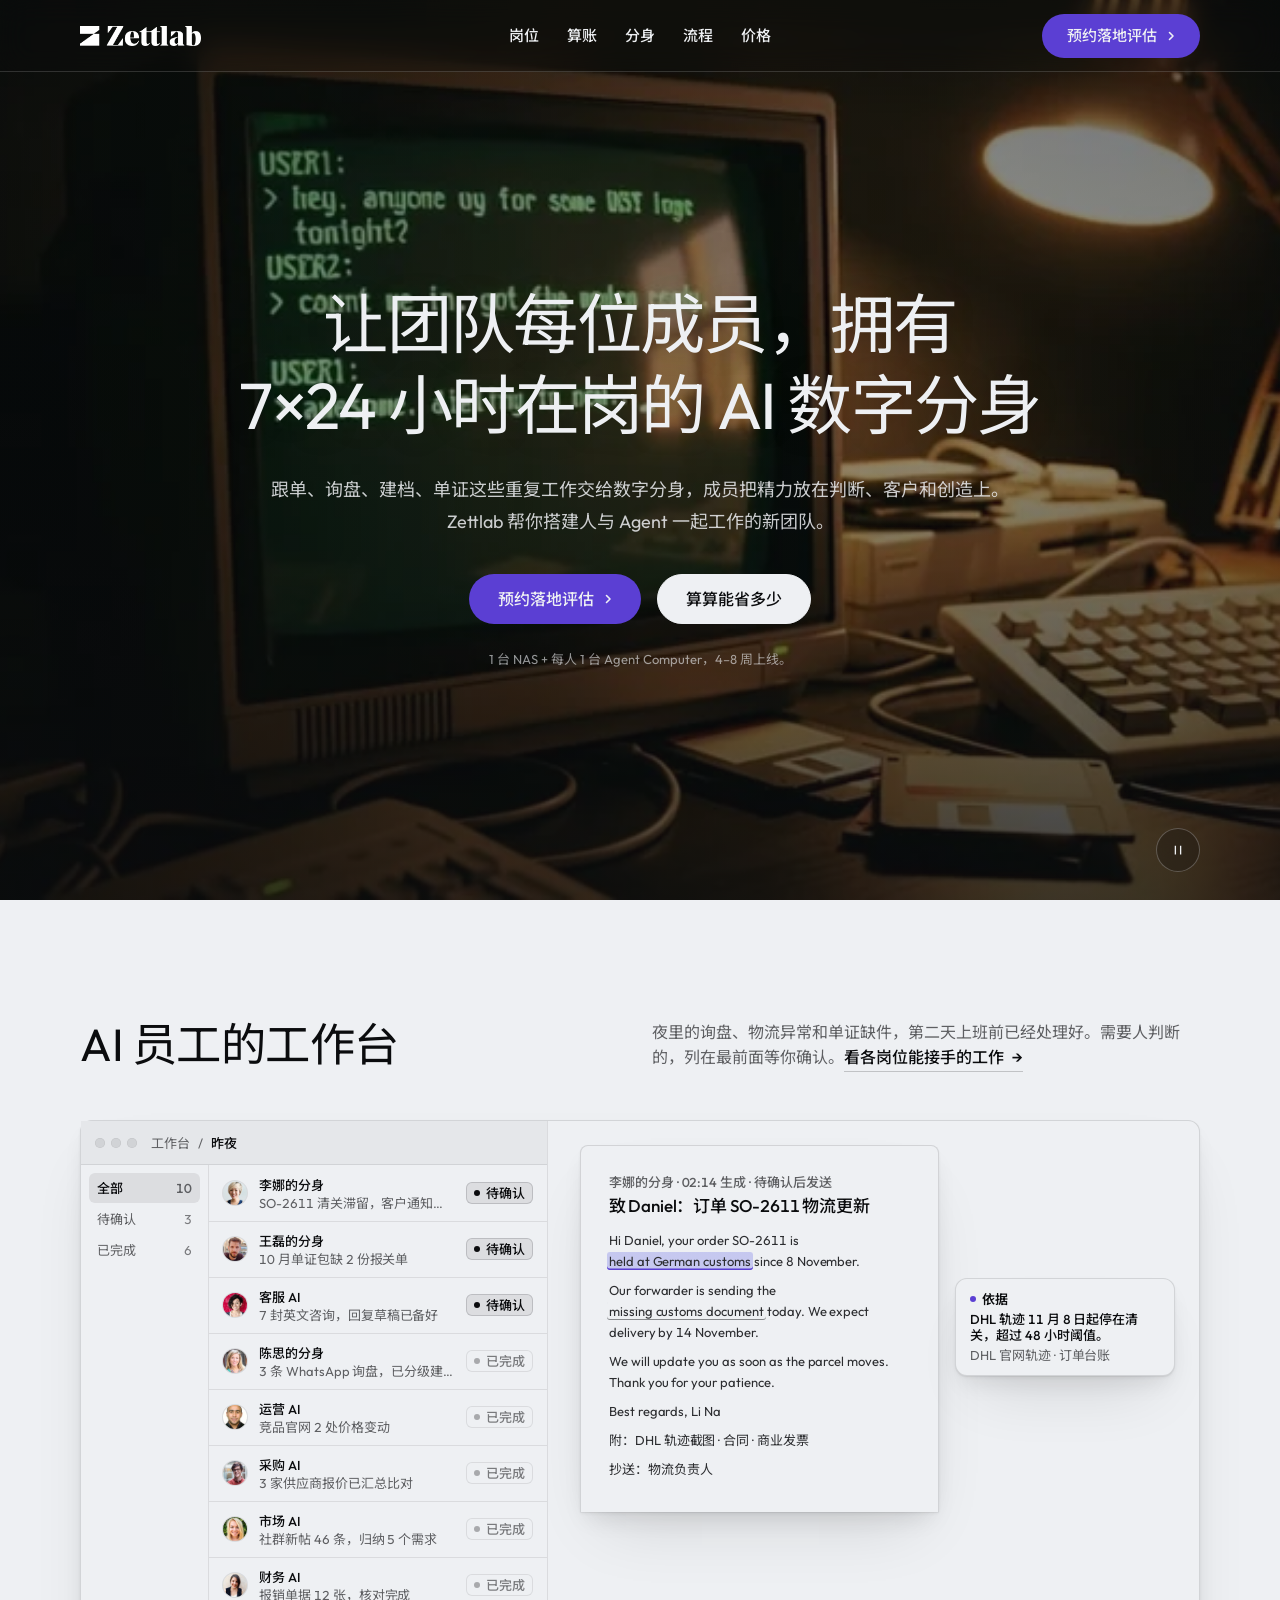
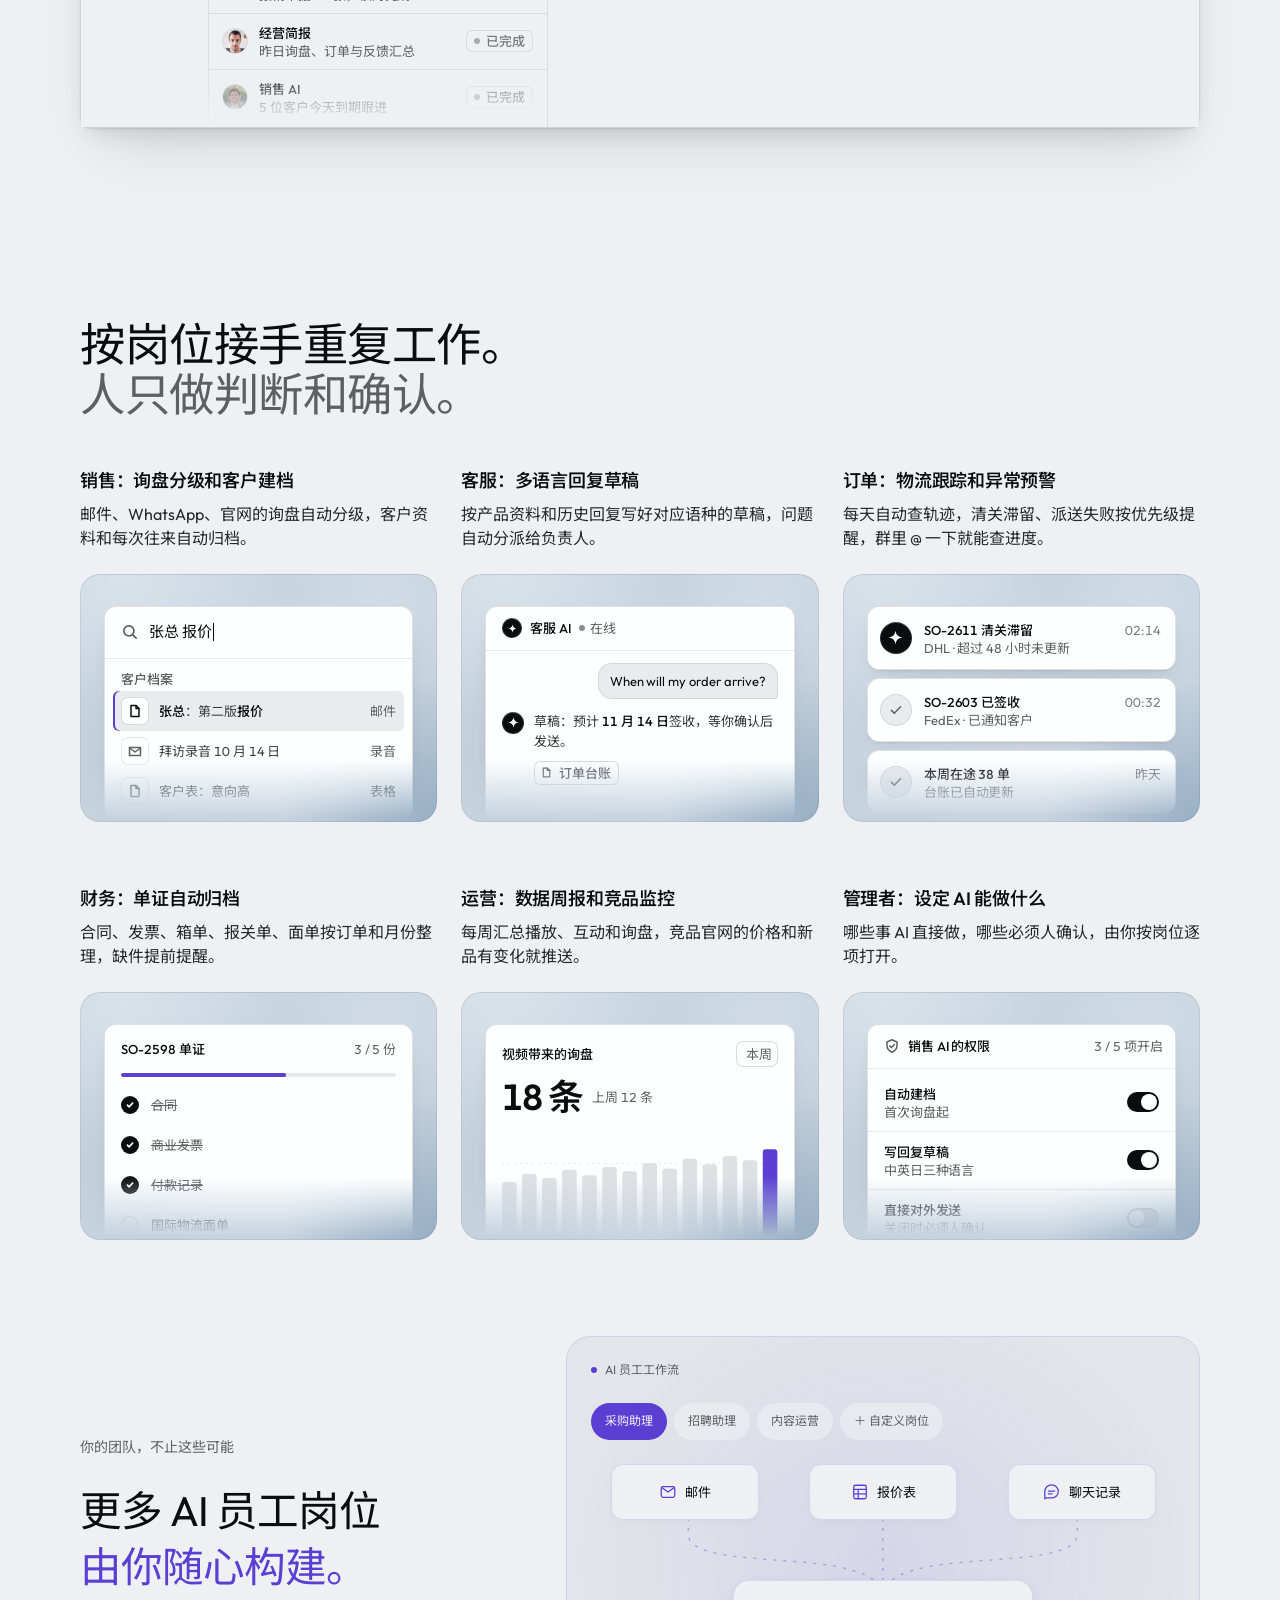
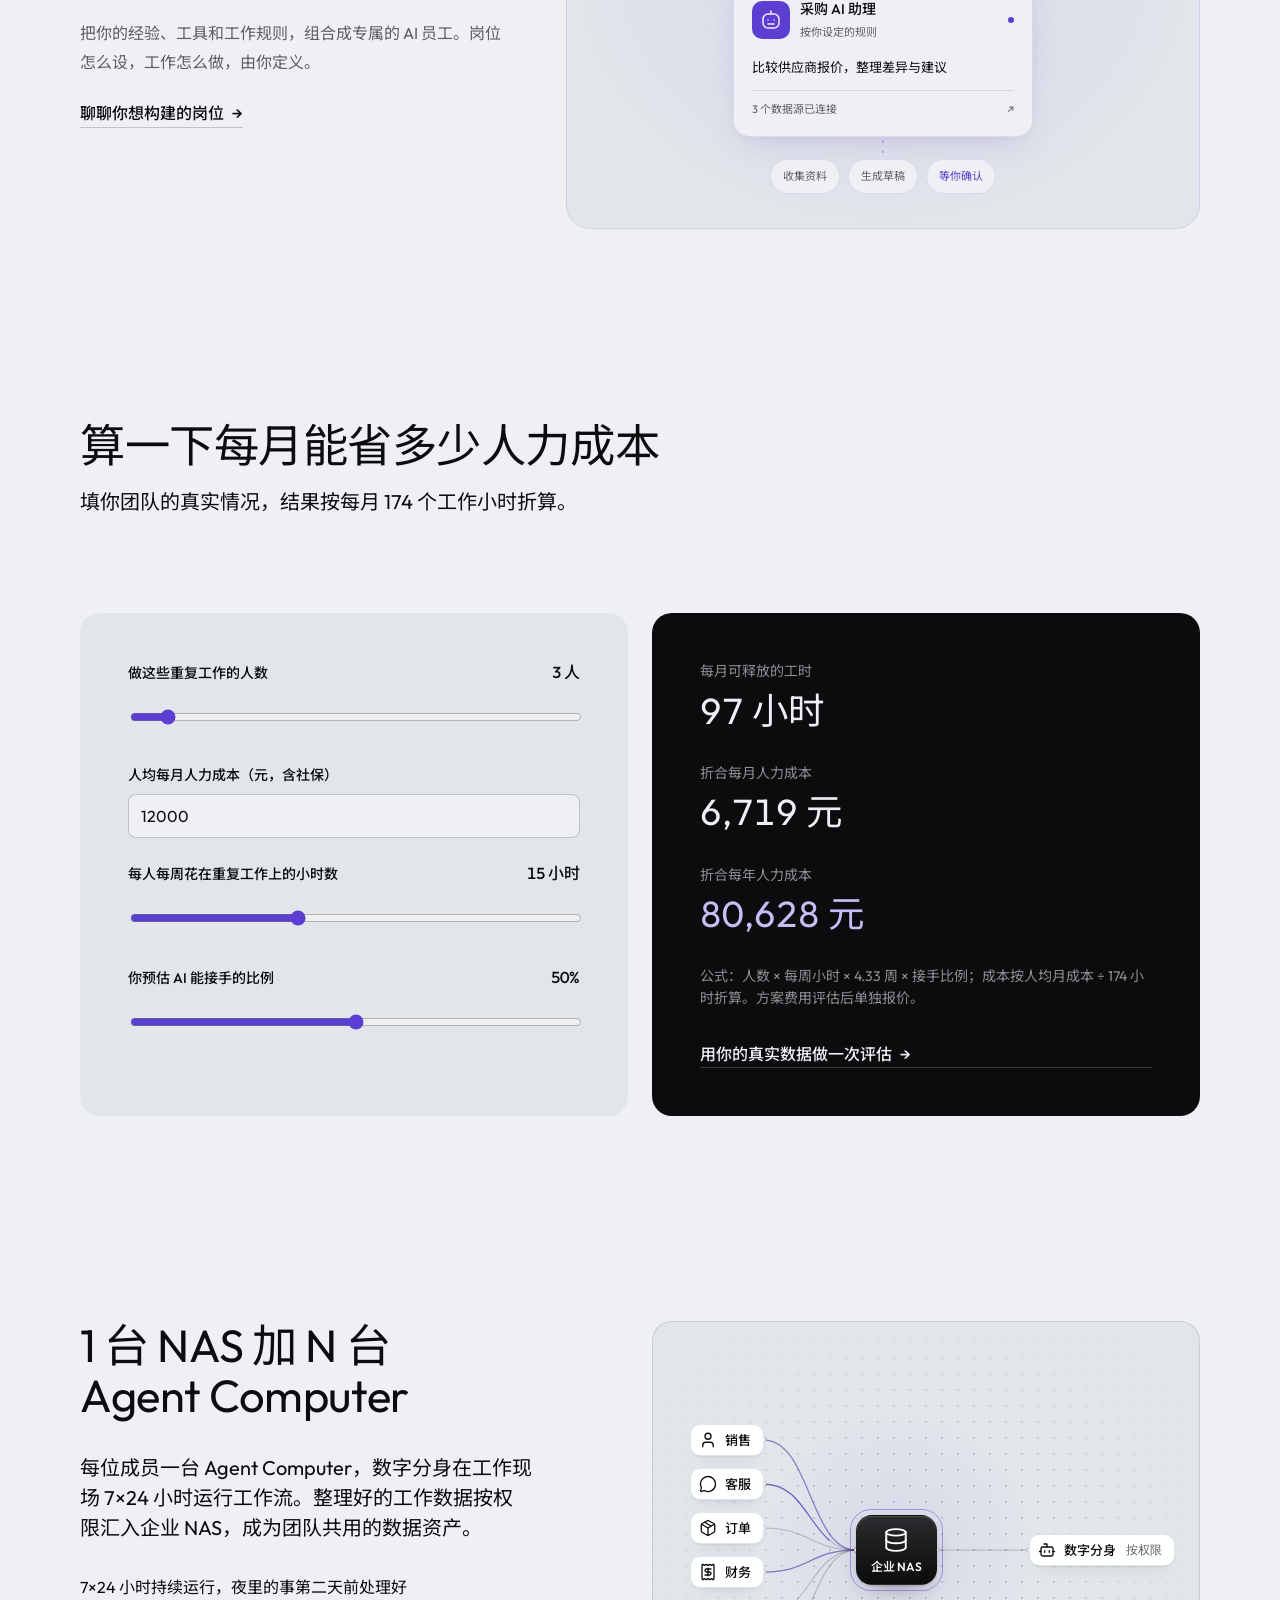
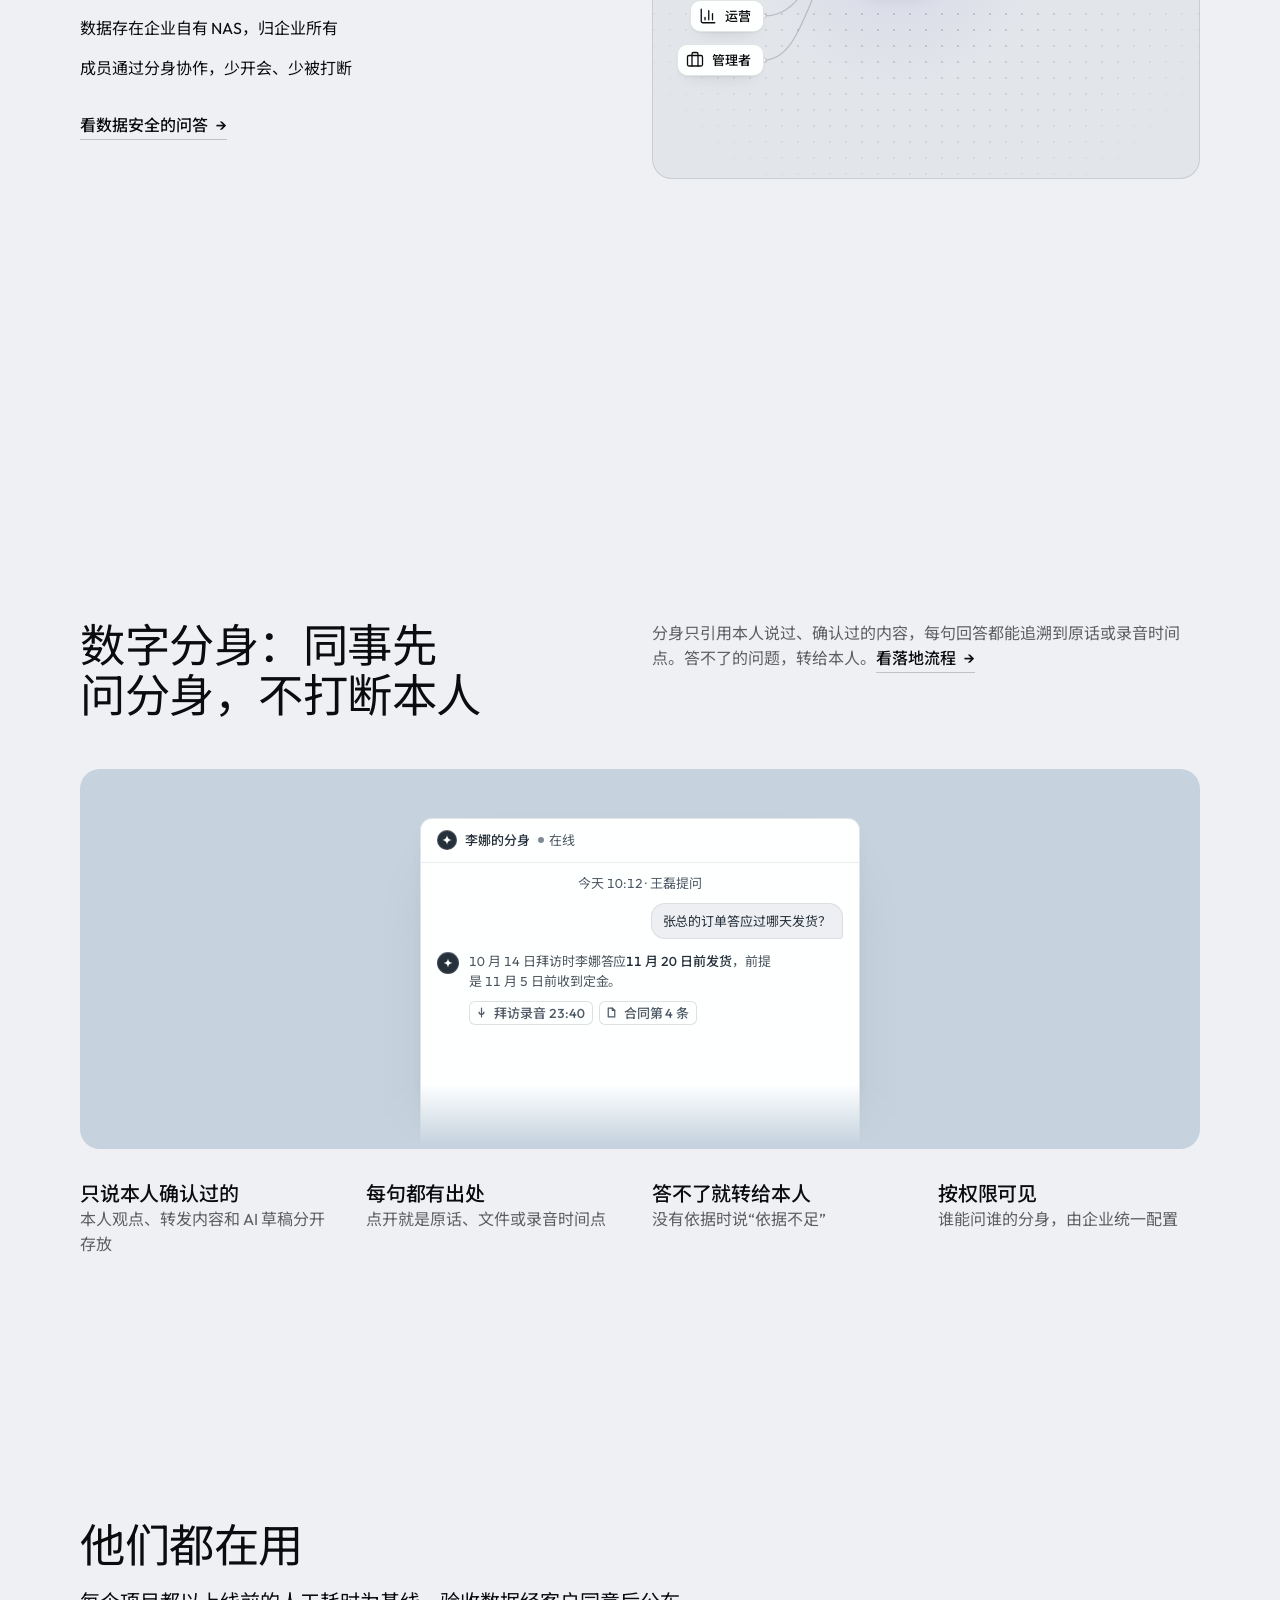
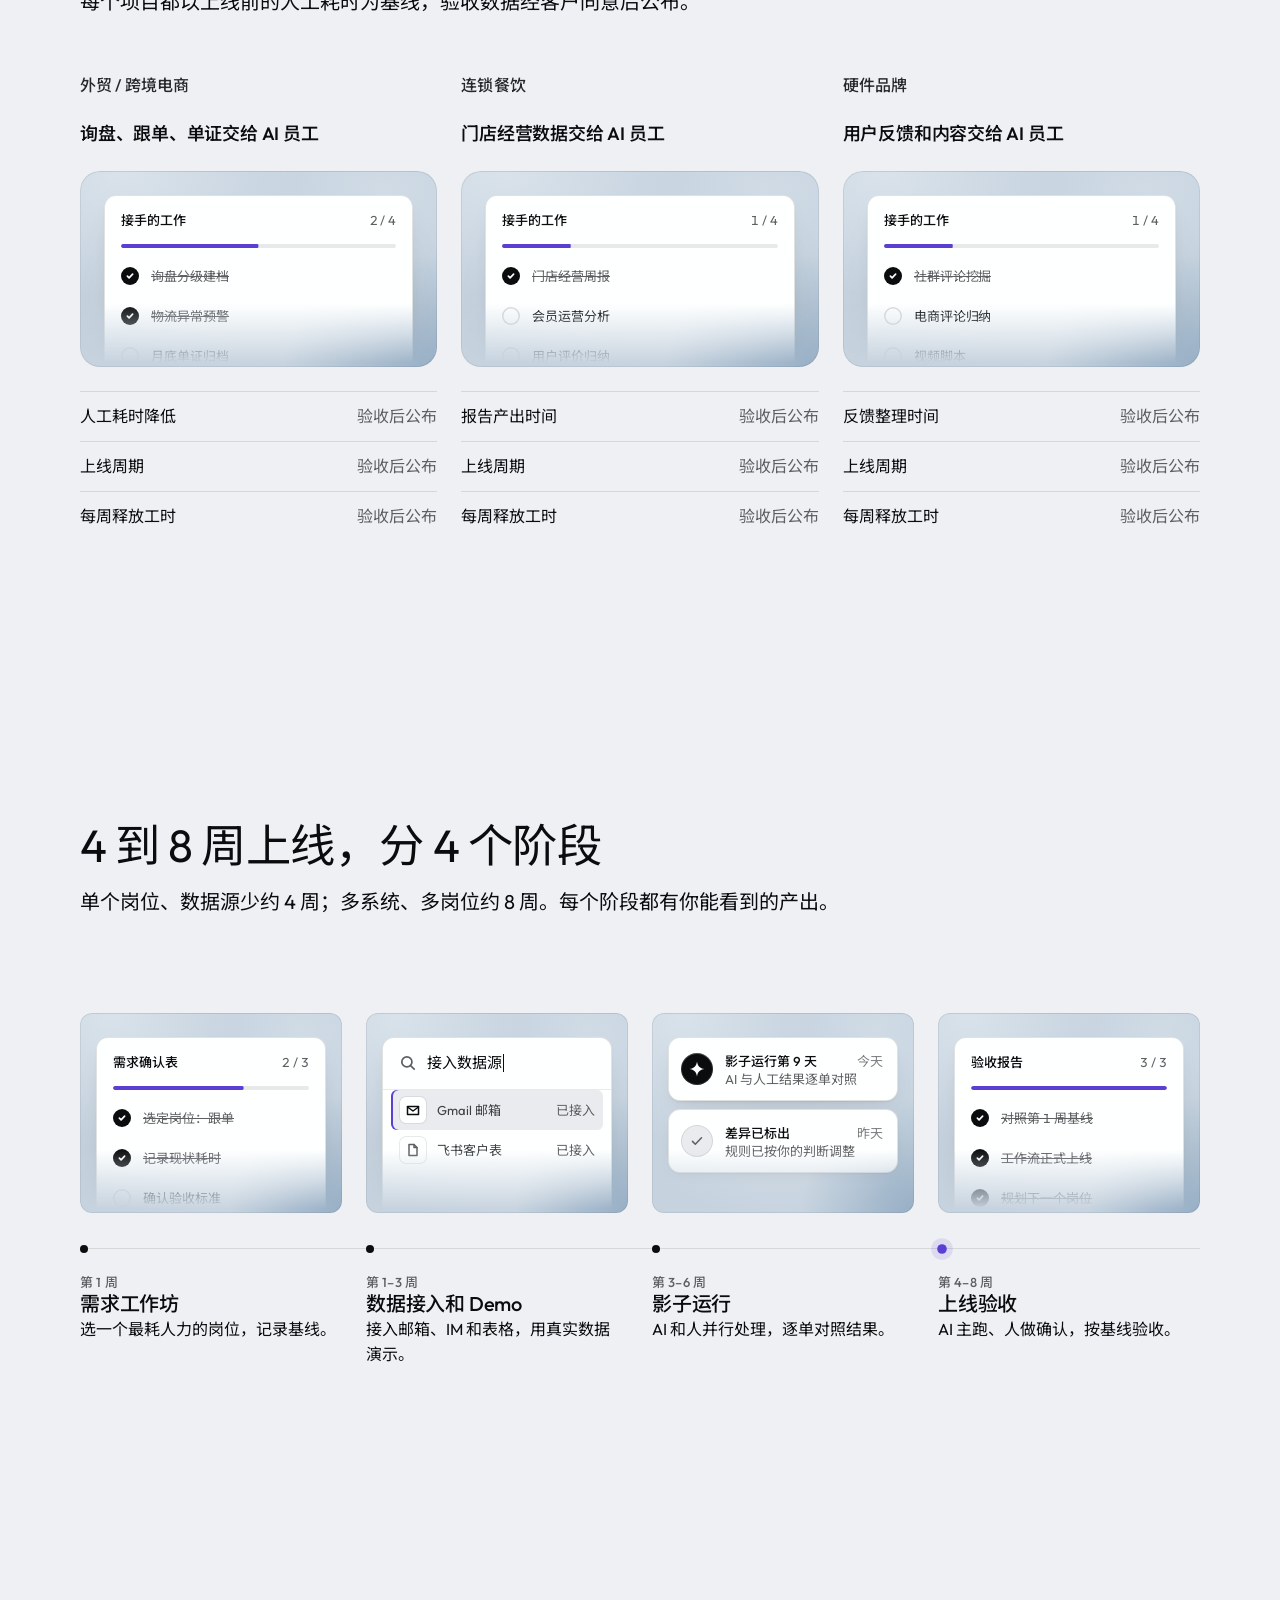
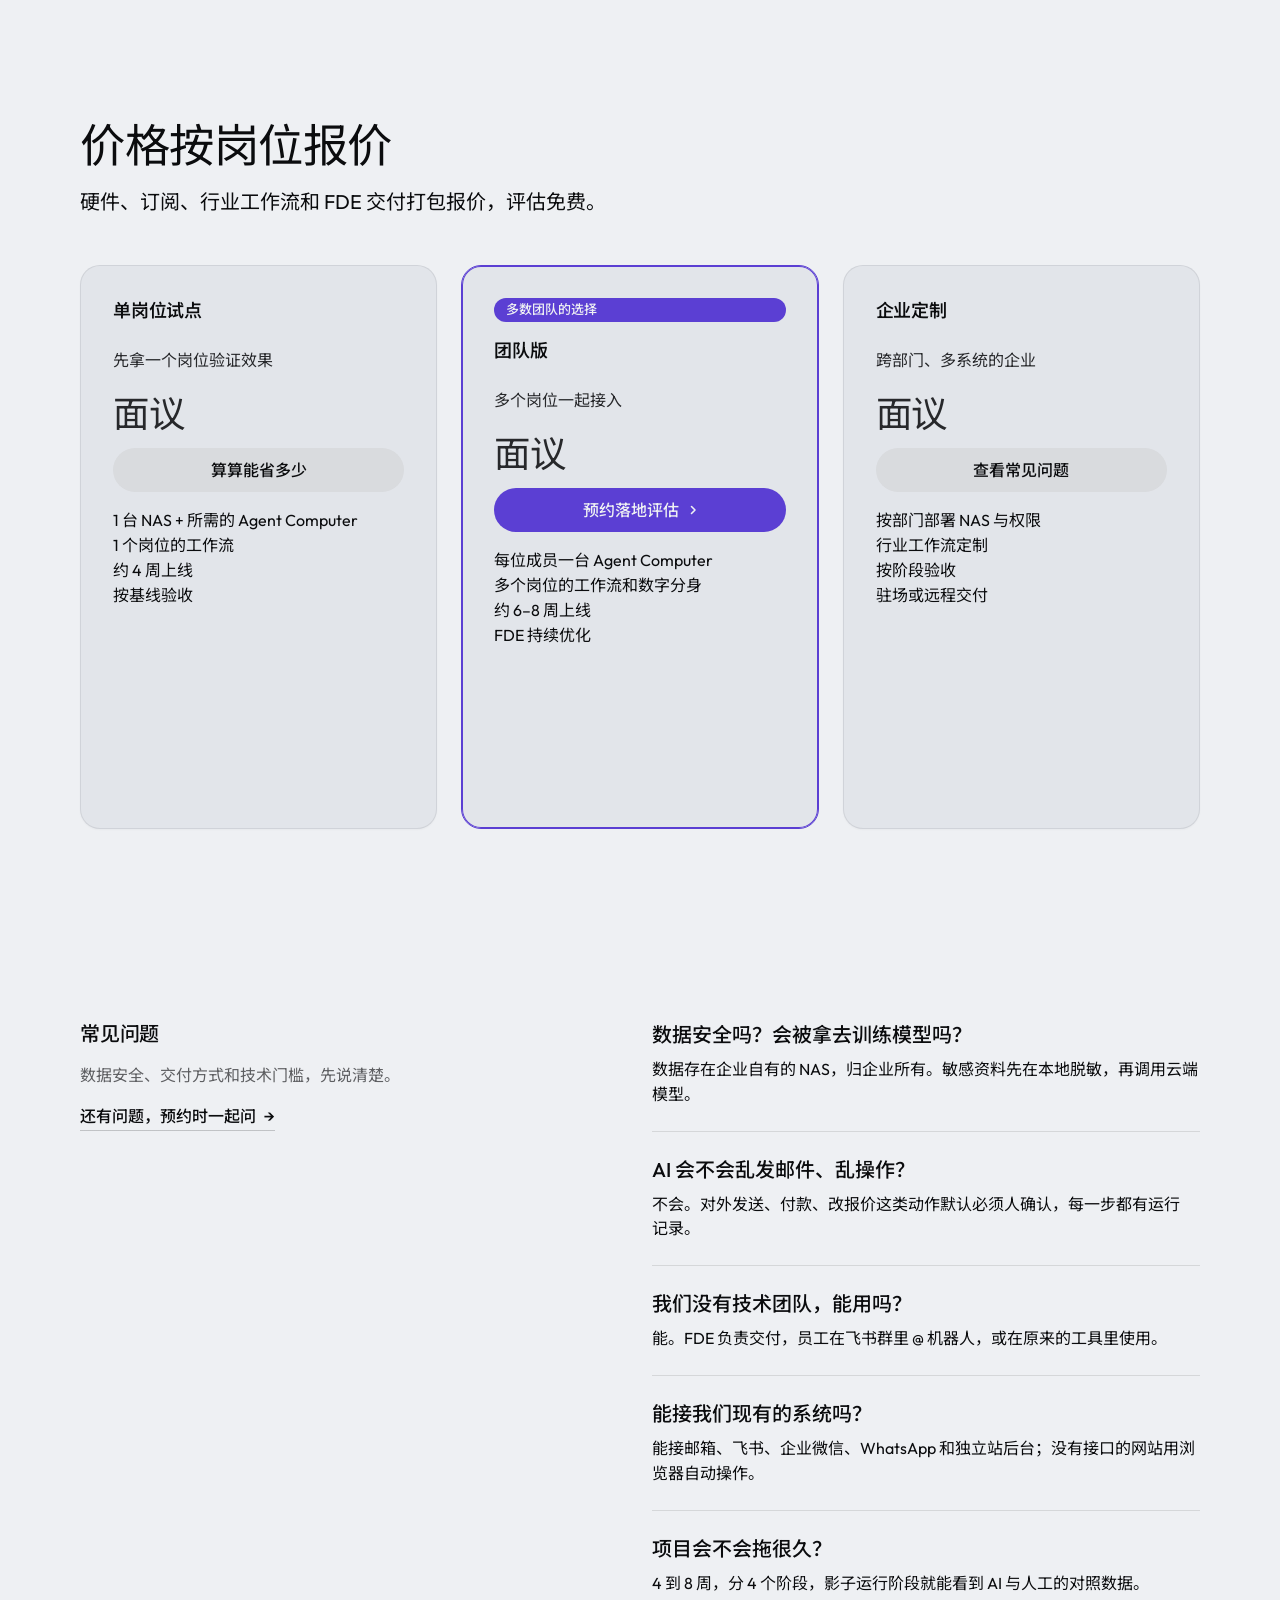
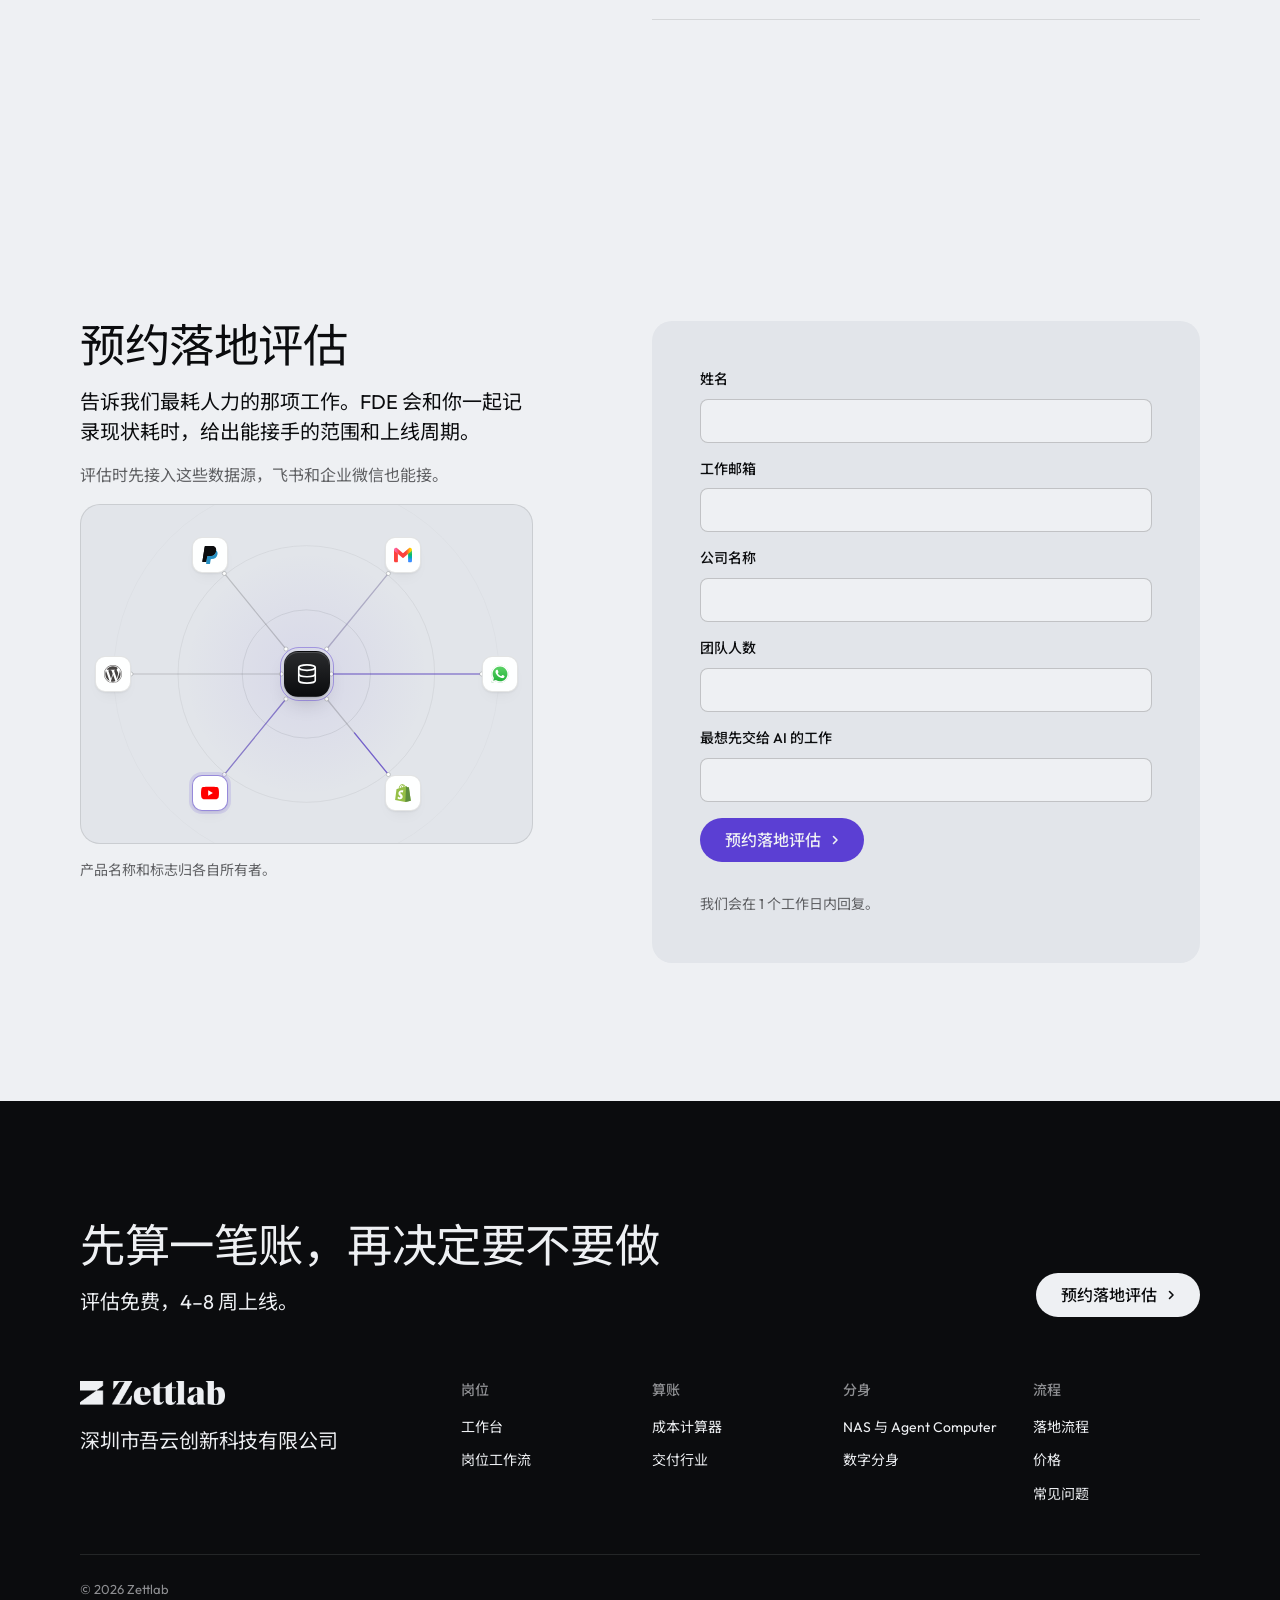
==== index.html @ c2c3f438 "Publish Zettlab introduction website" ====
<!doctype html>
<html lang="zh-CN" data-type="software" data-radius="soft" data-ground="sky" data-buttons="pill" data-motion>
<head>
<meta charset="utf-8">
<meta name="viewport" content="width=device-width, initial-scale=1, viewport-fit=cover">
<title>Zettlab：为企业团队每位成员配 7×24 小时在岗的 AI 数字分身</title>
<meta name="description" content="每位成员配一台 Agent Computer，数字分身接手跟单、询盘、建档和单证，团队把时间留给重要的事，4–8 周上线。">
<meta property="og:type" content="website">
<meta property="og:title" content="Zettlab：为企业团队每位成员配 7×24 小时在岗的 AI 数字分身">
<meta property="og:description" content="人与 Agent 一起工作的新团队：重复工作交给数字分身，成员专注重要的事。">
<meta property="og:image" content="share.jpg">
<meta name="twitter:card" content="summary_large_image">
<link rel="icon" href="favicon.png" type="image/png">
<meta name="theme-color" content="#eef0f3">
<!-- <link rel="canonical" href="https://[Zettlab 的正式域名]/"> 域名确定后再打开 -->
<meta name="site-kind" content="software">
<meta name="page-type" content="software">
<link rel="preconnect" href="https://fonts.googleapis.com">
<link rel="preconnect" href="https://fonts.gstatic.com" crossorigin>
<link href="https://fonts.googleapis.com/css2?family=Outfit:wght@400..700&family=DM+Mono:wght@400;500&family=Noto+Sans+SC:wght@400;500&display=swap" rel="stylesheet">
<link rel="stylesheet" href="assets/system.css">
<link rel="stylesheet" href="assets/ui/cards.css">
<link rel="stylesheet" href="assets/motion/motion.css">
<link rel="stylesheet" href="assets/backgrounds/backgrounds.css">
<link rel="stylesheet" href="assets/layout/layout.css">
<link rel="stylesheet" href="assets/icons/icon.css">
<style>
:root {
  --p-bg: #eef0f3; --p-surface: #e2e5ea; --p-ink: #0b0c0e; --p-muted: #5e5f62;
  --p-accent: #5b3fd3; --p-accent-ink: #eef0f3; --p-action: #5b3fd3; --p-action-ink: #eef0f3;
  --p-inv-bg: #0b0c0e; --p-inv-surface: #17181a; --p-inv-ink: #eef0f3; --p-inv-muted: #8e8f92;
  --p-inv-accent: #eef0f3; --p-inv-accent-ink: #0b0c0e; --p-inv-action: #eef0f3; --p-inv-action-ink: #0b0c0e;
  --font-display: "Outfit", system-ui, sans-serif;
  --font-text: "Outfit", system-ui, sans-serif;
  --font-mono: "DM Mono", ui-monospace, "SFMono-Regular", Menlo, Consolas, monospace;
  --display-weight: 400;
  --display-tracking: -0.03em;
  --display-tracking-xl: -0.04em;
}
</style>
<!-- 中文页面：Outfit（zettlab.com 的字体）没有汉字，汉字由 Noto Sans SC 显示（苹方、微软雅黑兜底）；中文标题不收紧字距 -->
<style>
:root {
  --font-display: "Outfit", "Noto Sans SC", "PingFang SC", "Microsoft YaHei", sans-serif;
  --font-text: "Outfit", "Noto Sans SC", "PingFang SC", "Microsoft YaHei", sans-serif;
  --display-tracking: -0.01em; --display-tracking-xl: -0.015em;
}
</style>
<link rel="stylesheet" href="assets/ui/base.css">
<link rel="stylesheet" href="assets/ui/window/fragment.css">
<link rel="stylesheet" href="assets/ui/doc/fragment.css">
<link rel="stylesheet" href="assets/ui/chat/fragment.css">
<link rel="stylesheet" href="assets/ui/notify/fragment.css">
<link rel="stylesheet" href="assets/ui/checklist/fragment.css">
<link rel="stylesheet" href="assets/ui/stat/fragment.css">
<link rel="stylesheet" href="assets/ui/search/fragment.css">
<link rel="stylesheet" href="assets/ui/toggles/fragment.css">
<link rel="stylesheet" href="assets/diagrams/diagram.css">
<script>document.documentElement.classList.add('m-enter');setTimeout(()=>document.documentElement.classList.add('m-enter-done'),700)</script>
<script src="assets/backgrounds/backgrounds.js"></script>
<style>
  /* 首屏：右侧的小卡片（今晨待确认的三件事） */
  .hero__art > .ly-piece--note { left: var(--s-6); bottom: var(--s-6); width: 300px; z-index: 2; }
  .z-card { background: #fff; color: #16181a; border-radius: 12px; padding: 14px 16px; font: 400 14px/1.4 var(--font-text); box-shadow: 0 0 0 1px rgb(0 0 0 / .07), 0 18px 44px -20px rgb(0 0 0 / .45); }
  .z-card h5 { margin: 0 0 4px; font: 500 14px/1.3 var(--font-text); }
  .z-card__row { display: flex; align-items: center; justify-content: space-between; gap: 10px; }
  .z-chip { display: inline-flex; align-items: center; gap: 5px; height: 22px; padding: 0 8px; border-radius: 99px; font-size: 13px; font-weight: 500; background: #ece8fb; color: #4a2fbf; white-space: nowrap; }
  .z-line { display: flex; align-items: center; gap: 10px; padding: 7px 0; font-size: 13px; color: #3d4247; border-top: 1px solid rgb(0 0 0 / .06); }
  .z-line:first-of-type { border-top: 0; }
  .z-line i { width: 18px; height: 18px; border-radius: 50%; flex: none; display: grid; place-items: center; background: #e7f4ec; color: #17673f; font-style: normal; font-size: 12px; font-weight: 500; }
  .z-line i.warn { background: #fdf0dc; color: #8a5300; }
  .z-line b { font-weight: 500; color: #16181a; }
  .hero__proof { font-size: var(--t-small); color: var(--muted); }
  @media (max-width: 1023px) { .hero__art > .ly-piece--note { left: var(--s-4); bottom: var(--s-4); width: 270px; } }

  /* 工作台：app-frame（sections-library.md） */
  .app.ui { display: grid; grid-template-columns: minmax(0, 5fr) minmax(0, 7fr); margin-top: var(--s-7); background: var(--u-bg); border: 1px solid var(--u-border); border-radius: var(--u-r); box-shadow: var(--u-shadow); }
  .app > .app__pane { position: relative; min-width: 0; min-height: 0; overflow: hidden; }
  .app > .app__pane + .app__pane { border-left: 1px solid var(--u-line); }
  .app > .app__pane > .ui-panel { width: 100%; border: 0; border-radius: 0; box-shadow: none; }
  .app > .app__pane::after { content: ""; position: absolute; inset: auto 0 0 0; height: 64px; background: linear-gradient(transparent, var(--u-bg)); pointer-events: none; }
  @media (min-width: 1024px) and (max-width: 1279px) { .app.ui { grid-template-columns: minmax(0, 4fr) minmax(0, 8fr); } }
  @media (max-width: 1023px) {
    .app.ui { grid-template-columns: minmax(0, 1fr); grid-template-rows: auto minmax(0, 1fr); }
    .app > .app__pane--list { max-height: 252px; }
    .app > .app__pane--list::after { display: none; }
    .app .ui-win__side { display: none; }
    .app .ui-win__body { grid-template-columns: minmax(0, 1fr); }
    .app > .app__pane + .app__pane { border-left: 0; border-top: 1px solid var(--u-line); }
  }
  @media (max-width: 639px) {
    .app.ui { grid-template-rows: minmax(0, 1fr); }
    .app > .app__pane--list { display: none; }
    .app > .app__pane + .app__pane { border-top: 0; }
  }

  /* 工作台右侧的草稿撑满窗格 */
  .app > .app__pane--open > .ui-doc { width: 100%; padding: var(--s-5) 260px var(--s-5) var(--s-6); }
  .app > .app__pane--open > .ui-doc .ui-doc__note { right: var(--s-5); top: var(--s-7); width: 220px; }
  @media (max-width: 639px) { .app > .app__pane--open > .ui-doc { padding: var(--s-4) var(--s-4) 0; } .app > .app__pane--open > .ui-doc .ui-doc__note { position: static; width: auto; margin-top: var(--s-4); } }
  .nav__logo img { display: block; height: 20px; width: auto; }
  .footer .nav__logo img { height: 24px; }
  .close__word { font-family: "Outfit", sans-serif; }
  /* 岗位：六张卡片，三列两行 */
  #jobs .panel { --p-h: 248px; }
  @media (max-width: 639px) { #jobs .panel { --p-h: 140px; } #jobs .card > p { display: none; } }

  /* ROI 计算器 */
  .roi { display: grid; grid-template-columns: minmax(0, 1fr) minmax(0, 1fr); gap: var(--s-5); margin-top: var(--s-7); }
  .roi__inputs { display: grid; gap: var(--s-5); align-content: start; padding: var(--s-7); background: var(--g-alt, var(--p-surface)); border-radius: var(--r-lg); }
  .roi__inputs .field input[type="range"] { width: 100%; accent-color: var(--p-accent); height: 44px; }
  .roi__row { display: flex; justify-content: space-between; align-items: baseline; gap: var(--s-4); }
  .roi__val { font: 500 16px/1.4 var(--font-text); font-variant-numeric: tabular-nums; }
  .roi__out { display: grid; align-content: start; gap: var(--s-6); padding: var(--s-7); background: var(--p-inv-bg); color: var(--p-inv-ink); border-radius: var(--r-lg); }
  .roi__out dl { margin: 0; display: grid; gap: var(--s-6); }
  .roi__out dt { font-size: 14px; color: var(--p-inv-muted); }
  .roi__out dd { margin: var(--s-2) 0 0; font: 400 var(--t-stat)/1.1 var(--font-display); font-variant-numeric: tabular-nums; }
  .roi__out dd.is-key { color: #c9bdf7; }
  .roi__note { font-size: 14px; color: var(--p-inv-muted); margin: 0; }
  .roi__out .link { color: var(--p-inv-ink); }
  #cases .panel { --p-h: 196px; }
  #book .book__map { aspect-ratio: auto; height: 340px; }
  @media (max-width: 639px) { #book .book__map { height: 540px; } #roi .roi__out { min-height: 640px; } #roi .roi__inputs { gap: var(--s-7); } #cases .panel { --p-h: 132px; } .rail > li .panel { --p-h: 96px; } #process .section-head p, #process .rail > li > p:last-child { display: none; } #pricing .card--plan ul, #pricing .card--plan > p.muted, #pricing .faq-row > .span-5 > :not(.t-card) { display: none; } }
  #pricing .faq-row { margin-top: 0; }
  #book .form { padding: var(--s-7); background: var(--g-alt, var(--p-surface)); border-radius: var(--r-lg); grid-template-columns: minmax(0, 1fr); }
  @media (max-width: 639px) { #book .form { padding: var(--s-5); } }
  .close__word { line-height: 1.05; padding-top: .04em; }
  @media (max-width: 1023px) { .roi { grid-template-columns: minmax(0, 1fr); } .roi__inputs, .roi__out { padding: var(--s-6); } }

  /* 数字分身：chapter 的宽框 */
  #twin .frame--hero { aspect-ratio: auto; height: 380px; margin-top: var(--s-7); }
  #twin .twin__names { margin-top: var(--s-6); }
  @media (max-width: 639px) { #twin .frame--hero { height: 320px; } }

  /* 案例：指标行 */
  .case__rows { margin: var(--s-5) 0 0; display: grid; }
  .case__rows > div { display: flex; justify-content: space-between; gap: var(--s-4); padding: var(--s-3) 0; border-top: 1px solid var(--line); font-size: 16px; }
  .case__rows dd { margin: 0; color: var(--muted); }

  /* 落地流程：时间轴 */
  .rail { list-style: none; padding: 0; margin: var(--s-7) 0 0; }
  .rail > li .panel { --p-h: 200px; }
  .rail__dot { position: relative; height: 24px; margin: var(--s-5) 0 var(--s-3); }
  .rail__dot::before { content: ""; position: absolute; left: 0; right: calc(-1 * var(--s-5)); top: 11px; height: 1px; background: var(--line); }
  .rail > li:last-child .rail__dot::before { right: 0; }
  .rail__dot::after { content: ""; position: absolute; left: 0; top: 8px; width: 8px; height: 8px; border-radius: 50%; background: var(--ink); }
  .rail > li:last-child .rail__dot::after { background: var(--p-accent); }
  @media (max-width: 1023px) { .rail__dot::before { display: none; } }
</style>
<link rel="stylesheet" href="assets/presentation.css">
</head>
<body>
<!-- type: software
     deal: hero collage, nav nav-cards -> nav-centre (no photographs for the picture cards), close close-word, footer footer-dark,
           rhythm space, buttons pill, mark ring, ground sand (hero art only), effect none
     palette: start.mjs brand on cool-grey-cobalt's ground and ink with the client's purple #5b3fd3 (Zettlab's own colour, FDE 实施流程页)
     moments: pinned-chapters dealt and left out at the client's ask (no extra motion); waived in .taste-skill/waivers.json
     草稿说明：案例指标、价格待补；标 data-draft="extend" 的场景是横向扩展，需确认能否交付 -->

<header class="nav nav--centre">
  <div class="wrap nav__bar">
    <a class="skip-link" href="#top">跳到正文</a>
    <a class="nav__logo" href="#top"><img src="assets/brand/zettlab-logo.png" alt="Zettlab" width="121" height="20"></a>
    <nav class="nav__links" aria-label="主导航">
      <div class="nav__item"><a class="nav__link" href="#jobs">岗位</a></div>
      <div class="nav__item"><a class="nav__link" href="#roi">算账</a></div>
      <div class="nav__item"><a class="nav__link" href="#twin">分身</a></div>
      <div class="nav__item"><a class="nav__link" href="#process">流程</a></div>
      <div class="nav__item"><a class="nav__link" href="#pricing">价格</a></div>
    </nav>
    <div class="nav__actions">
      <a class="btn btn--primary" href="#book">预约落地评估</a>
    </div>
    <button class="nav__toggle" type="button" aria-expanded="false" aria-label="菜单">
      <svg width="18" height="18" viewBox="0 0 18 18" aria-hidden="true"><path d="M2 5h14M2 13h14" stroke="currentColor" stroke-width="1.6" stroke-linecap="round"/></svg>
    </button>
  </div>
</header>

<main id="top">
  <!-- 01 首屏 -->
  <section class="hero hero--video" data-enter aria-labelledby="hero-h">
    <video class="hero__film" data-enter-media autoplay muted loop playsinline preload="auto" poster="assets/video/hero-terminal-poster.webp" aria-hidden="true" tabindex="-1">
      <source src="assets/video/hero-terminal.mp4" type="video/mp4">
    </video>
    <div class="wrap">
      <div class="hero__text">
        <h1 id="hero-h" data-enter-whole><span>让团队每位成员，拥有</span> <span>7×24 小时在岗的 AI 数字分身</span></h1>
        <p class="hero__lead">跟单、询盘、建档、单证这些重复工作交给数字分身，成员把精力放在判断、客户和创造上。Zettlab 帮你搭建人与 Agent 一起工作的新团队。</p>
        <div class="btn-row"><a class="btn btn--primary" href="#book">预约落地评估<svg class="m-arrow" viewBox="0 0 12 12" aria-hidden="true"><path class="m-arrow__stem" d="M1 6h8"/><path class="m-arrow__head" d="M4.5 2.5 8 6l-3.5 3.5"/></svg></a><a class="btn btn--secondary" href="#roi">算算能省多少</a></div>
        <p class="hero__proof">1 台 NAS + 每人 1 台 Agent Computer，4–8 周上线。</p>
      </div>
    </div>
    <button class="hero__playback" type="button" aria-label="暂停背景视频" aria-pressed="false">
      <svg class="hero__pause-icon" viewBox="0 0 16 16" aria-hidden="true"><path d="M5 3v10M11 3v10"/></svg>
      <svg class="hero__play-icon" viewBox="0 0 16 16" aria-hidden="true"><path d="m5 3 8 5-8 5z"/></svg>
    </button>
  </section>

  <!-- 02 工作台（app-frame） -->
  <section class="section" id="desk" aria-labelledby="desk-h">
    <div class="wrap">
      <div class="grid">
        <h2 id="desk-h" class="span-5">AI 员工的工作台</h2>
        <p class="span-6 start-7 muted">夜里的询盘、物流异常和单证缺件，第二天上班前已经处理好。需要人判断的，列在最前面等你确认。<a class="link" href="#jobs">看各岗位能接手的工作</a></p>
      </div>
      <div class="ui app fill" role="img" aria-label="AI 员工的夜间工作队列：十项任务，其中三项等人确认；右侧是给德国客户的物流异常通知草稿" data-ui-pause-host>
        <div class="app__pane app__pane--list">
          <div class="ui ui-panel ui-win" data-ui="window" data-open="待处理" data-work="处理中" data-done="已完成">
            <div class="ui-win__bar">
              <span class="ui-dots" aria-hidden="true"><i></i><i></i><i></i></span>
              <span class="ui-win__crumb">工作台 <i>/</i> <b>昨夜</b></span>
              <span class="ui-spacer"></span>
            </div>
            <div class="ui-win__body">
              <nav class="ui-win__side" aria-hidden="true">
                <span class="ui-win__nav is-on">全部<em>10</em></span>
                <span class="ui-win__nav">待确认<em>3</em></span>
                <span class="ui-win__nav">已完成<em>6</em></span>
              </nav>
              <div class="ui-win__main">
                <ul class="ui-win__rows">
                  <li class="ui-win__row" data-row><img class="ui-avatar ui-avatar--photo" src="assets/avatars/employee-01.jpg" alt="" width="24" height="24" loading="lazy" decoding="async"><span class="ui-win__who">李娜的分身</span><span class="ui-win__sub">SO-2611 清关滞留，客户通知草稿</span><span class="ui-win__st is-you" data-st>待确认</span><span class="ui-win__age">02:14</span></li>
                  <li class="ui-win__row" data-row><img class="ui-avatar ui-avatar--photo" src="assets/avatars/employee-02.jpg" alt="" width="24" height="24" loading="lazy" decoding="async"><span class="ui-win__who">王磊的分身</span><span class="ui-win__sub">10 月单证包缺 2 份报关单</span><span class="ui-win__st is-you" data-st>待确认</span><span class="ui-win__age">03:05</span></li>
                  <li class="ui-win__row" data-row><img class="ui-avatar ui-avatar--photo" src="assets/avatars/employee-03.jpg" alt="" width="24" height="24" loading="lazy" decoding="async"><span class="ui-win__who">客服 AI</span><span class="ui-win__sub">7 封英文咨询，回复草稿已备好</span><span class="ui-win__st is-you" data-st>待确认</span><span class="ui-win__age">04:30</span></li>
                  <li class="ui-win__row" data-row><img class="ui-avatar ui-avatar--photo" src="assets/avatars/employee-04.jpg" alt="" width="24" height="24" loading="lazy" decoding="async"><span class="ui-win__who">陈思的分身</span><span class="ui-win__sub">3 条 WhatsApp 询盘，已分级建档</span><span class="ui-win__st is-done" data-st>已完成</span><span class="ui-win__age">01:42</span></li>
                  <li class="ui-win__row" data-row><img class="ui-avatar ui-avatar--photo" src="assets/avatars/employee-05.jpg" alt="" width="24" height="24" loading="lazy" decoding="async"><span class="ui-win__who">运营 AI</span><span class="ui-win__sub">竞品官网 2 处价格变动</span><span class="ui-win__st is-done" data-st>已完成</span><span class="ui-win__age">05:00</span></li>
                  <li class="ui-win__row" data-row><img class="ui-avatar ui-avatar--photo" src="assets/avatars/employee-06.jpg" alt="" width="24" height="24" loading="lazy" decoding="async"><span class="ui-win__who">采购 AI</span><span class="ui-win__sub">3 家供应商报价已汇总比对</span><span class="ui-win__st is-done" data-st>已完成</span><span class="ui-win__age">05:20</span></li>
                  <li class="ui-win__row" data-row><img class="ui-avatar ui-avatar--photo" src="assets/avatars/employee-07.jpg" alt="" width="24" height="24" loading="lazy" decoding="async"><span class="ui-win__who">市场 AI</span><span class="ui-win__sub">社群新帖 46 条，归纳 5 个需求</span><span class="ui-win__st is-done" data-st>已完成</span><span class="ui-win__age">06:10</span></li>
                  <li class="ui-win__row" data-row><img class="ui-avatar ui-avatar--photo" src="assets/avatars/employee-08.jpg" alt="" width="24" height="24" loading="lazy" decoding="async"><span class="ui-win__who">财务 AI</span><span class="ui-win__sub">报销单据 12 张，核对完成</span><span class="ui-win__st is-done" data-st>已完成</span><span class="ui-win__age">06:40</span></li>
                  <li class="ui-win__row" data-row><img class="ui-avatar ui-avatar--photo" src="assets/avatars/employee-09.jpg" alt="" width="24" height="24" loading="lazy" decoding="async"><span class="ui-win__who">经营简报</span><span class="ui-win__sub">昨日询盘、订单与反馈汇总</span><span class="ui-win__st is-done" data-st>已完成</span><span class="ui-win__age">07:30</span></li>
                  <li class="ui-win__row" data-row><img class="ui-avatar ui-avatar--photo" src="assets/avatars/employee-10.jpg" alt="" width="24" height="24" loading="lazy" decoding="async"><span class="ui-win__who">销售 AI</span><span class="ui-win__sub">5 位客户今天到期跟进</span><span class="ui-win__st" data-st>待处理</span><span class="ui-win__age">08:00</span></li>
                </ul>
              </div>
            </div>
          </div>
        </div>
        <div class="app__pane app__pane--open">
          <div class="ui ui-doc" data-ui="doc">
            <article class="ui-doc__page">
              <div class="ui-doc__label">李娜的分身 · 02:14 生成 · 待确认后发送</div>
              <div class="ui-doc__title">致 Daniel：订单 SO-2611 物流更新</div>
              <div class="ui-doc__text">Hi Daniel, your order SO-2611 is <mark class="ui-doc__mark is-on">held at German customs</mark> since 8 November.</div>
              <div class="ui-doc__text">Our forwarder is sending the <mark class="ui-doc__mark" data-kind="依据" data-msg="货代已在 11 月 10 日 01:58 回复确认" data-where="货代微信群">missing customs document</mark> today. We expect delivery by 14 November.</div>
              <div class="ui-doc__text">We will update you as soon as the parcel moves. Thank you for your patience.</div>
              <div class="ui-doc__text">Best regards, Li Na</div>
              <div class="ui-doc__text">附：DHL 轨迹截图 · 合同 · 商业发票</div>
              <div class="ui-doc__text">抄送：物流负责人</div>
            </article>
            <aside class="ui-doc__note ui-panel is-on" aria-live="polite">
              <div class="ui-doc__kind"><span class="ui-doc__dot"></span><span data-doc-kind>依据</span></div>
              <div class="ui-doc__msg" data-doc-msg>DHL 轨迹 11 月 8 日起停在清关，超过 48 小时阈值。</div>
              <div class="ui-doc__where" data-doc-where>DHL 官网轨迹 · 订单台账</div>
            </aside>
          </div>
        </div>
      </div>
    </div>
  </section>

  <!-- 03 岗位与自定义工作流 -->
  <section class="section g2" id="jobs" aria-labelledby="jobs-h">
    <div class="wrap">
      <div class="group">
        <div class="section-head">
          <h2 id="jobs-h">按岗位接手重复工作。<span class="muted">人只做判断和确认。</span></h2>
        </div>
        <div class="grid">
          <article class="card card--row card--open span-4">
            <h3>销售：询盘分级和客户建档</h3>
            <p>邮件、WhatsApp、官网的询盘自动分级，客户资料和每次往来自动归档。</p>
            <div class="panel">
              <div class="stage stage--fade-b"><div class="at-rise fit" style="--fit-max:340px;--ax:max(24px, 50% - 170px);--ay:32px;--ay-sm:16px">
                <div class="ui ui-panel ui-search" data-ui="search">
                  <div class="ui-search__field">
                    <svg class="ui-icon" viewBox="0 0 16 16" aria-hidden="true"><circle cx="7" cy="7" r="4.5"/><path d="m10.5 10.5 3 3"/></svg>
                    <span class="ui-search__q"><span data-search-q>张总 报价</span><i class="ui-search__caret"></i></span>
                  </div>
                  <div class="ui-search__group">客户档案</div>
                  <ul class="ui-search__list" data-search-list>
                    <li class="ui-search__row is-sel"><span class="ui-search__ico"><svg class="ui-icon" viewBox="0 0 16 16"><path d="M4 2.5h5l3 3v8H4z"/><path d="M9 2.5v3h3"/></svg></span><span class="ui-search__t"><b>张总</b>：第二版<b>报价</b></span><span class="ui-search__m">邮件</span></li>
                    <li class="ui-search__row"><span class="ui-search__ico"><svg class="ui-icon" viewBox="0 0 16 16"><path d="M2.5 4.5h11v8h-11z"/><path d="m2.5 5 5.5 4 5.5-4"/></svg></span><span class="ui-search__t">拜访录音 10 月 14 日</span><span class="ui-search__m">录音</span></li>
                    <li class="ui-search__row"><span class="ui-search__ico"><svg class="ui-icon" viewBox="0 0 16 16"><path d="M4 2.5h5l3 3v8H4z"/><path d="M9 2.5v3h3"/></svg></span><span class="ui-search__t">客户表：意向高</span><span class="ui-search__m">表格</span></li>
                  </ul>
                </div>
              </div></div>
            </div>
          </article>
          <article class="card card--row card--open span-4">
            <h3>客服：多语言回复草稿</h3>
            <p>按产品资料和历史回复写好对应语种的草稿，问题自动分派给负责人。</p>
            <div class="panel">
              <div class="stage stage--fade-b"><div class="at-rise fit" style="--fit-max:340px;--ax:max(24px, 50% - 170px);--ay:32px;--ay-sm:16px">
                <div class="ui ui-panel ui-chat" data-ui="chat">
                  <div class="ui-head"><span class="ui-agent" aria-hidden="true"></span><div class="ui-title">客服 AI</div><span class="ui-chat__online">在线</span><span class="ui-spacer"></span></div>
                  <div class="ui-chat__body">
                    <div class="ui-msg ui-msg--me" data-chat-q><span class="ui-msg__text">When will my order arrive?</span></div>
                    <div class="ui-msg ui-msg--bot" data-chat-a>
                      <span class="ui-agent ui-msg__av" aria-hidden="true"></span>
                      <span class="ui-msg__col">
                        <span class="ui-chat__answer">草稿：预计 <b>11 月 14 日</b>签收，等你确认后发送。</span>
                        <span class="ui-chat__srcs"><span class="ui-chat__src"><svg class="ui-icon" viewBox="0 0 16 16"><path d="M4 2.5h5l3 3v8H4z"/><path d="M9 2.5v3h3"/></svg>订单台账</span></span>
                      </span>
                    </div>
                  </div>
                  <div class="ui-chat__input"><span class="ui-chat__ph">写回复</span><span class="ui-chat__send" aria-hidden="true"><svg viewBox="0 0 16 16" width="14" height="14"><path d="M8 13V3.5M3.8 7.5 8 3.3l4.2 4.2" fill="none" stroke="currentColor" stroke-width="1.7" stroke-linecap="round" stroke-linejoin="round"/></svg></span></div>
                </div>
              </div></div>
            </div>
          </article>
          <article class="card card--row card--open span-4">
            <h3>订单：物流跟踪和异常预警</h3>
            <p>每天自动查轨迹，清关滞留、派送失败按优先级提醒，群里 @ 一下就能查进度。</p>
            <div class="panel">
              <div class="stage stage--fade-b"><div class="at-rise fit" style="--fit-max:340px;--ax:max(24px, 50% - 170px);--ay:32px;--ay-sm:16px">
                <div class="ui ui-notify" data-ui="notify">
                  <ul class="ui-notify__list" data-notify-list>
                    <li class="ui-note"><span class="ui-agent ui-note__av" aria-hidden="true"></span><span class="ui-note__text"><span class="ui-note__title">SO-2611 清关滞留<time>02:14</time></span><span class="ui-note__body">DHL · 超过 48 小时未更新</span></span></li>
                    <li class="ui-note"><span class="ui-note__ico"><svg class="ui-icon" viewBox="0 0 16 16"><path d="m3.5 8.4 2.8 2.8 6.2-6.4"/></svg></span><span class="ui-note__text"><span class="ui-note__title">SO-2603 已签收<time>00:32</time></span><span class="ui-note__body">FedEx · 已通知客户</span></span></li>
                    <li class="ui-note"><span class="ui-note__ico"><svg class="ui-icon" viewBox="0 0 16 16"><path d="m3.5 8.4 2.8 2.8 6.2-6.4"/></svg></span><span class="ui-note__text"><span class="ui-note__title">本周在途 38 单<time>昨天</time></span><span class="ui-note__body">台账已自动更新</span></span></li>
                  </ul>
                </div>
              </div></div>
            </div>
          </article>
        </div>
      </div>
      <div class="grid">
        <article class="card card--row card--open span-4">
          <h3>财务：单证自动归档</h3>
          <p>合同、发票、箱单、报关单、面单按订单和月份整理，缺件提前提醒。</p>
          <div class="panel">
            <div class="stage stage--fade-b"><div class="at-rise fit" style="--fit-max:340px;--ax:max(24px, 50% - 170px);--ay:32px;--ay-sm:16px">
              <div class="ui ui-panel ui-checks" data-ui="checklist">
                <div class="ui-checks__head"><div class="ui-title">SO-2598 单证</div><span class="ui-spacer"></span><div class="ui-meta" data-checks-count>3 / 5 份</div></div>
                <div class="ui-checks__bar"><i data-checks-bar style="--k:0.6"></i></div>
                <ul class="ui-checks__list">
                  <li class="ui-check is-done"><span class="ui-check__box"><svg viewBox="0 0 16 16"><path d="m4.5 8.2 2.3 2.3 4.7-5"/></svg></span><span class="ui-check__label">合同</span></li>
                  <li class="ui-check is-done"><span class="ui-check__box"><svg viewBox="0 0 16 16"><path d="m4.5 8.2 2.3 2.3 4.7-5"/></svg></span><span class="ui-check__label">商业发票</span></li>
                  <li class="ui-check is-done"><span class="ui-check__box"><svg viewBox="0 0 16 16"><path d="m4.5 8.2 2.3 2.3 4.7-5"/></svg></span><span class="ui-check__label">付款记录</span></li>
                  <li class="ui-check"><span class="ui-check__box"><svg viewBox="0 0 16 16"><path d="m4.5 8.2 2.3 2.3 4.7-5"/></svg></span><span class="ui-check__label">国际物流面单</span></li>
                  <li class="ui-check"><span class="ui-check__box"><svg viewBox="0 0 16 16"><path d="m4.5 8.2 2.3 2.3 4.7-5"/></svg></span><span class="ui-check__label">报关单</span></li>
                </ul>
              </div>
            </div></div>
          </div>
        </article>
        <article class="card card--row card--open span-4">
          <h3>运营：数据周报和竞品监控</h3>
          <p>每周汇总播放、互动和询盘，竞品官网的价格和新品有变化就推送。</p>
          <div class="panel">
            <div class="stage stage--fade-b"><div class="at-rise fit" style="--fit-max:340px;--ax:max(24px, 50% - 170px);--ay:32px;--ay-sm:16px">
              <div class="ui ui-panel ui-stat" data-ui="stat" data-from="12" data-to="18" data-suffix=" 条">
                <div class="ui-stat__head">
                  <div class="ui-stat__top"><span class="ui-stat__label">视频带来的询盘</span><span class="ui-stat__range">本周</span></div>
                  <div class="ui-stat__line"><span class="ui-stat__num" data-stat-num>18 条</span><span class="ui-stat__sub">上周 12 条</span></div>
                </div>
                <div class="ui-stat__chart">
                  <svg class="ui-stat__svg" viewBox="0 0 400 120" preserveAspectRatio="none" aria-hidden="true">
                    <path class="ui-stat__grid" d="M0 30.5H400M0 60.5H400M0 90.5H400"/>
                    <path class="ui-stat__cover" fill-rule="evenodd" d=""/>
                    <g class="ui-stat__bars"><rect rx="3" x="0.00" y="60" width="44" height="60"/><rect rx="3" x="59" y="48" width="44" height="72"/><rect rx="3" x="118" y="70" width="44" height="50"/><rect rx="3" x="177" y="40" width="44" height="80"/><rect rx="3" x="236" y="52" width="44" height="68"/><rect rx="3" x="295" y="30" width="44" height="90"/><rect rx="3" x="354" y="22" width="44" height="98"/></g>
                  </svg>
                  <div class="ui-stat__axis" aria-hidden="true"><span>周一</span><span>周四</span><span>今天</span></div>
                </div>
              </div>
            </div></div>
          </div>
        </article>
        <article class="card card--row card--open span-4">
          <h3>管理者：设定 AI 能做什么</h3>
          <p>哪些事 AI 直接做，哪些必须人确认，由你按岗位逐项打开。</p>
          <div class="panel">
            <div class="stage stage--fade-b"><div class="at-rise fit" style="--fit-max:340px;--ax:max(24px, 50% - 170px);--ay:32px;--ay-sm:16px">
              <div class="ui ui-panel ui-toggles" data-ui="toggles">
                <div class="ui-head"><svg class="ui-icon ui-toggles__ico" viewBox="0 0 16 16" aria-hidden="true"><path d="M8 1.8 13 4v3.6c0 3-2.1 5.4-5 6.6-2.9-1.2-5-3.6-5-6.6V4z"/><path d="m5.8 8 1.6 1.6 3-3.2"/></svg><div class="ui-title">销售 AI 的权限</div><span class="ui-spacer"></span><div class="ui-meta" data-tg-count>3 / 5 项开启</div></div>
                <ul class="ui-toggles__list">
                  <li class="ui-tg"><span class="ui-tg__text"><span class="ui-tg__label">自动建档</span><span class="ui-tg__sub">首次询盘起</span></span><button class="ui-switch is-on" type="button" role="switch" aria-checked="true" aria-label="自动建档" tabindex="-1"><i></i></button></li>
                  <li class="ui-tg"><span class="ui-tg__text"><span class="ui-tg__label">写回复草稿</span><span class="ui-tg__sub">中英日三种语言</span></span><button class="ui-switch is-on" type="button" role="switch" aria-checked="true" aria-label="写回复草稿" tabindex="-1"><i></i></button></li>
                  <li class="ui-tg"><span class="ui-tg__text"><span class="ui-tg__label">直接对外发送</span><span class="ui-tg__sub">关闭时必须人确认</span></span><button class="ui-switch" type="button" role="switch" aria-checked="false" aria-label="直接对外发送" tabindex="-1"><i></i></button></li>
                  <li class="ui-tg"><span class="ui-tg__text"><span class="ui-tg__label">每日跟进提醒</span><span class="ui-tg__sub">早上 9:00</span></span><button class="ui-switch is-on" type="button" role="switch" aria-checked="true" aria-label="每日跟进提醒" tabindex="-1"><i></i></button></li>
                  <li class="ui-tg"><span class="ui-tg__text"><span class="ui-tg__label">修改报价金额</span><span class="ui-tg__sub">始终需要人确认</span></span><button class="ui-switch" type="button" role="switch" aria-checked="false" aria-label="修改报价金额" tabindex="-1"><i></i></button></li>
                </ul>
              </div>
            </div></div>
          </div>
        </article>
      </div>
      <div class="job-builder" data-job-builder aria-labelledby="job-builder-h">
        <div class="job-builder__intro">
          <p class="job-builder__eyebrow">你的团队，不止这些可能</p>
          <h3 id="job-builder-h">更多 AI 员工岗位<span>由你随心构建。</span></h3>
          <p class="job-builder__description">把你的经验、工具和工作规则，组合成专属的 AI 员工。岗位怎么设，工作怎么做，由你定义。</p>
          <a class="link" href="#book">聊聊你想构建的岗位</a>
        </div>
        <div class="job-builder__canvas">
          <div class="job-builder__bar"><span class="job-builder__indicator" aria-hidden="true"></span><span>AI 员工工作流</span></div>
          <div class="job-builder__presets" role="group" aria-label="选择岗位演示">
            <button type="button" data-job-preset="0" aria-pressed="true">采购助理</button>
            <button type="button" data-job-preset="1" aria-pressed="false">招聘助理</button>
            <button type="button" data-job-preset="2" aria-pressed="false">内容运营</button>
            <button type="button" data-job-preset="3" aria-pressed="false"><span aria-hidden="true">＋</span> 自定义岗位</button>
          </div>
          <div class="job-builder__graph">
            <svg class="job-builder__wires" viewBox="0 0 600 340" preserveAspectRatio="none" aria-hidden="true"><path d="M100 34V70C100 112 300 78 300 134"/><path d="M300 34V134"/><path d="M500 34V70C500 112 300 78 300 134"/><path d="M300 236V295"/></svg>
            <div class="job-builder__sources" role="group" aria-label="切换工作流数据源">
              <button type="button" data-job-source aria-pressed="true"><svg viewBox="0 0 20 20" aria-hidden="true"><rect x="2.5" y="4" width="15" height="12" rx="2"/><path d="m3 5 7 5 7-5"/></svg><span data-source-name>邮件</span></button>
              <button type="button" data-job-source aria-pressed="true"><svg viewBox="0 0 20 20" aria-hidden="true"><rect x="3" y="2.5" width="14" height="15" rx="2"/><path d="M3 7h14M8 7v10M3 12h14"/></svg><span data-source-name>报价表</span></button>
              <button type="button" data-job-source aria-pressed="true"><svg viewBox="0 0 20 20" aria-hidden="true"><path d="M17 9.5a7 7 0 0 1-7 7H4l-2 1v-8a7.5 7.5 0 0 1 15 0Z"/><path d="M6 9h7M6 12h4"/></svg><span data-source-name>聊天记录</span></button>
            </div>
            <div class="job-builder__agent">
              <div class="job-builder__agent-head"><span class="job-builder__agent-icon" aria-hidden="true"><svg viewBox="0 0 24 24"><rect x="4" y="6" width="16" height="14" rx="5"/><path d="M12 6V3M9 12h.01M15 12h.01M9 16h6"/></svg></span><div><strong data-job-name>采购 AI 助理</strong><span>按你设定的规则</span></div><i aria-hidden="true"></i></div>
              <p data-job-task>比较供应商报价，整理差异与建议</p>
              <div class="job-builder__connected"><span data-job-count>3 个数据源已连接</span><span aria-hidden="true">↗</span></div>
            </div>
            <div class="job-builder__steps"><span>收集资料</span><span>生成草稿</span><span>等你确认</span></div>
          </div>
        </div>
      </div>
    </div>
  </section>

  <!-- 04 ROI 计算器 -->
  <section class="section" id="roi" style="--hm: 2" aria-labelledby="roi-h">
    <div class="wrap">
      <div class="section-head">
        <h2 id="roi-h">算一下每月能省多少人力成本</h2>
        <p>填你团队的真实情况，结果按每月 174 个工作小时折算。</p>
      </div>
      <form class="roi" data-roi onsubmit="return false" aria-label="人力成本计算器">
        <div class="roi__inputs">
          <div class="field">
            <div class="roi__row"><label for="roi-people">做这些重复工作的人数</label><output class="roi__val" for="roi-people" data-out="people">3 人</output></div>
            <input id="roi-people" name="people" type="range" min="1" max="50" step="1" value="3">
          </div>
          <div class="field">
            <label for="roi-cost">人均每月人力成本（元，含社保）</label>
            <input id="roi-cost" name="cost" type="text" inputmode="numeric" value="12000" autocomplete="off">
          </div>
          <div class="field">
            <div class="roi__row"><label for="roi-hours">每人每周花在重复工作上的小时数</label><output class="roi__val" for="roi-hours" data-out="hours">15 小时</output></div>
            <input id="roi-hours" name="hours" type="range" min="1" max="40" step="1" value="15">
          </div>
          <div class="field">
            <div class="roi__row"><label for="roi-share">你预估 AI 能接手的比例</label><output class="roi__val" for="roi-share" data-out="share">50%</output></div>
            <input id="roi-share" name="share" type="range" min="10" max="90" step="5" value="50">
          </div>
        </div>
        <div class="roi__out ground-inverse" aria-live="polite">
          <dl>
            <div><dt>每月可释放的工时</dt><dd data-res="hours">97 小时</dd></div>
            <div><dt>折合每月人力成本</dt><dd data-res="month">6,690 元</dd></div>
            <div><dt>折合每年人力成本</dt><dd class="is-key" data-res="year">80,280 元</dd></div>
          </dl>
          <p class="roi__note">公式：人数 × 每周小时 × 4.33 周 × 接手比例；成本按人均月成本 ÷ 174 小时折算。方案费用评估后单独报价。</p>
          <a class="link" href="#book">用你的真实数据做一次评估</a>
        </div>
      </form>
    </div>
  </section>

  <!-- 05 三个支柱：1 NAS + N AC（split-text-left + fanin 图） -->
  <section class="section" id="system" aria-labelledby="system-h">
    <div class="wrap">
      <div class="grid">
        <div class="span-5 stack-6">
          <h2 id="system-h">1 台 NAS 加 N 台 Agent Computer</h2>
          <p class="t-lead">每位成员一台 Agent Computer，数字分身在工作现场 7×24 小时运行工作流。整理好的工作数据按权限汇入企业 NAS，成为团队共用的数据资产。</p>
          <ul class="stack-4">
            <li>7×24 小时持续运行，夜里的事第二天前处理好</li>
            <li>数据存在企业自有 NAS，归企业所有</li>
            <li>成员通过分身协作，少开会、少被打断</li>
          </ul>
          <a class="link" href="#faq">看数据安全的问答</a>
        </div>
        <div class="frame frame--split span-6 start-7">
          <div class="dg" data-dg-still data-diagram='{"layout":"fanin","alt":"销售、客服、订单、财务、运营和管理者的 Agent Computer 把工作数据汇入企业 NAS，再供数字分身和经营简报调用。","sources":[{"label":"销售","icon":"ui:user","sub":"Agent Computer"},{"label":"客服","icon":"ui:message-circle","sub":"Agent Computer"},{"label":"订单","icon":"ui:package","sub":"Agent Computer"},{"label":"财务","icon":"ui:receipt","sub":"Agent Computer"},{"label":"运营","icon":"ui:chart-column","sub":"Agent Computer"},{"label":"管理者","icon":"ui:briefcase","sub":"Agent Computer"}],"target":{"label":"企业 NAS","icon":"ui:database"},"then":{"label":"数字分身","icon":"ui:bot","meta":"按权限"}}'></div>
        </div>
      </div>
    </div>
  </section>

  <!-- 06 数字分身（chapter） -->
  <section class="section" id="twin" aria-labelledby="twin-h">
    <div class="wrap">
      <div class="grid">
        <h2 id="twin-h" class="span-5">数字分身：同事先问分身，不打断本人</h2>
        <p class="span-6 start-7 muted">分身只引用本人说过、确认过的内容，每句回答都能追溯到原话或录音时间点。答不了的问题，转给本人。<a class="link" href="#process">看落地流程</a></p>
      </div>
      <div class="frame frame--hero frame--lit">
        <div class="stage stage--fade-b">
          <div class="at-rise to-edge fit" style="--fit-max:440px;--ax:max(24px, 50% - 220px);--ay:48px;--ay-sm:24px">
            <div class="ui ui-panel ui-chat" data-ui="chat">
              <div class="ui-head"><span class="ui-agent" aria-hidden="true"></span><div class="ui-title">李娜的分身</div><span class="ui-chat__online">在线</span><span class="ui-spacer"></span></div>
              <div class="ui-chat__body">
                <div class="ui-chat__day">今天 10:12 · 王磊提问</div>
                <div class="ui-msg ui-msg--me" data-chat-q><span class="ui-msg__text">张总的订单答应过哪天发货？</span></div>
                <div class="ui-msg ui-msg--bot" data-chat-a>
                  <span class="ui-agent ui-msg__av" aria-hidden="true"></span>
                  <span class="ui-msg__col">
                    <span class="ui-chat__answer">10 月 14 日拜访时李娜答应<b>11 月 20 日前发货</b>，前提是 11 月 5 日前收到定金。</span>
                    <span class="ui-chat__srcs"><span class="ui-chat__src"><svg class="ui-icon" viewBox="0 0 16 16"><path d="M8 2.5v8M5 7.5a3 3 0 0 0 6 0M8 13.5v-3"/></svg>拜访录音 23:40</span><span class="ui-chat__src"><svg class="ui-icon" viewBox="0 0 16 16"><path d="M4 2.5h5l3 3v8H4z"/><path d="M9 2.5v3h3"/></svg>合同第 4 条</span></span>
                  </span>
                </div>
              </div>
              <div class="ui-chat__input"><span class="ui-chat__ph">问李娜的分身</span><span class="ui-chat__send" aria-hidden="true"><svg viewBox="0 0 16 16" width="14" height="14"><path d="M8 13V3.5M3.8 7.5 8 3.3l4.2 4.2" fill="none" stroke="currentColor" stroke-width="1.7" stroke-linecap="round" stroke-linejoin="round"/></svg></span></div>
            </div>
          </div>
        </div>
      </div>
      <div class="grid twin__names">
        <div class="span-3"><p class="t-card">只说本人确认过的</p><p class="muted">本人观点、转发内容和 AI 草稿分开存放</p></div>
        <div class="span-3"><p class="t-card">每句都有出处</p><p class="muted">点开就是原话、文件或录音时间点</p></div>
        <div class="span-3"><p class="t-card">答不了就转给本人</p><p class="muted">没有依据时说“依据不足”</p></div>
        <div class="span-3"><p class="t-card">按权限可见</p><p class="muted">谁能问谁的分身，由企业统一配置</p></div>
      </div>
    </div>
  </section>

  <!-- 07 案例：正在交付的行业（指标待验收后补） -->
  <section class="section" id="cases" style="--hm: 2" aria-labelledby="cases-h">
    <div class="wrap">
      <div class="section-head">
        <h2 id="cases-h">他们都在用</h2>
        <p>每个项目都以上线前的人工耗时为基线，验收数据经客户同意后公布。</p>
      </div>
      <div class="grid">
        <article class="card card--row card--open span-4">
          <p class="t-label muted">外贸 / 跨境电商</p>
          <h3>询盘、跟单、单证交给 AI 员工</h3>
          <div class="panel">
            <div class="stage stage--fade-b"><div class="at-rise fit" style="--fit-max:320px;--ax:max(24px, 50% - 160px);--ay:24px;--ay-sm:16px">
              <div class="ui ui-panel ui-checks" data-ui="checklist">
                <div class="ui-checks__head"><div class="ui-title">接手的工作</div><span class="ui-spacer"></span><div class="ui-meta" data-checks-count>2 / 4</div></div>
                <div class="ui-checks__bar"><i data-checks-bar style="--k:0.5"></i></div>
                <ul class="ui-checks__list"><li class="ui-check is-done"><span class="ui-check__box"><svg viewBox="0 0 16 16"><path d="m4.5 8.2 2.3 2.3 4.7-5"/></svg></span><span class="ui-check__label">询盘分级建档</span></li><li class="ui-check is-done"><span class="ui-check__box"><svg viewBox="0 0 16 16"><path d="m4.5 8.2 2.3 2.3 4.7-5"/></svg></span><span class="ui-check__label">物流异常预警</span></li><li class="ui-check"><span class="ui-check__box"><svg viewBox="0 0 16 16"><path d="m4.5 8.2 2.3 2.3 4.7-5"/></svg></span><span class="ui-check__label">月底单证归档</span></li><li class="ui-check"><span class="ui-check__box"><svg viewBox="0 0 16 16"><path d="m4.5 8.2 2.3 2.3 4.7-5"/></svg></span><span class="ui-check__label">竞品与关键词监控</span></li></ul>
              </div>
            </div></div>
          </div>
          <dl class="case__rows"><div><dt>人工耗时降低</dt><dd>验收后公布</dd></div><div><dt>上线周期</dt><dd>验收后公布</dd></div><div><dt>每周释放工时</dt><dd>验收后公布</dd></div></dl>
        </article>
        <article class="card card--row card--open span-4">
          <p class="t-label muted">连锁餐饮</p>
          <h3>门店经营数据交给 AI 员工</h3>
          <div class="panel">
            <div class="stage stage--fade-b"><div class="at-rise fit" style="--fit-max:320px;--ax:max(24px, 50% - 160px);--ay:24px;--ay-sm:16px">
              <div class="ui ui-panel ui-checks" data-ui="checklist">
                <div class="ui-checks__head"><div class="ui-title">接手的工作</div><span class="ui-spacer"></span><div class="ui-meta" data-checks-count>1 / 4</div></div>
                <div class="ui-checks__bar"><i data-checks-bar style="--k:0.25"></i></div>
                <ul class="ui-checks__list"><li class="ui-check is-done"><span class="ui-check__box"><svg viewBox="0 0 16 16"><path d="m4.5 8.2 2.3 2.3 4.7-5"/></svg></span><span class="ui-check__label">门店经营周报</span></li><li class="ui-check"><span class="ui-check__box"><svg viewBox="0 0 16 16"><path d="m4.5 8.2 2.3 2.3 4.7-5"/></svg></span><span class="ui-check__label">会员运营分析</span></li><li class="ui-check"><span class="ui-check__box"><svg viewBox="0 0 16 16"><path d="m4.5 8.2 2.3 2.3 4.7-5"/></svg></span><span class="ui-check__label">用户评价归纳</span></li><li class="ui-check"><span class="ui-check__box"><svg viewBox="0 0 16 16"><path d="m4.5 8.2 2.3 2.3 4.7-5"/></svg></span><span class="ui-check__label">经营月报</span></li></ul>
              </div>
            </div></div>
          </div>
          <dl class="case__rows"><div><dt>报告产出时间</dt><dd>验收后公布</dd></div><div><dt>上线周期</dt><dd>验收后公布</dd></div><div><dt>每周释放工时</dt><dd>验收后公布</dd></div></dl>
        </article>
        <article class="card card--row card--open span-4">
          <p class="t-label muted">硬件品牌</p>
          <h3>用户反馈和内容交给 AI 员工</h3>
          <div class="panel">
            <div class="stage stage--fade-b"><div class="at-rise fit" style="--fit-max:320px;--ax:max(24px, 50% - 160px);--ay:24px;--ay-sm:16px">
              <div class="ui ui-panel ui-checks" data-ui="checklist">
                <div class="ui-checks__head"><div class="ui-title">接手的工作</div><span class="ui-spacer"></span><div class="ui-meta" data-checks-count>1 / 4</div></div>
                <div class="ui-checks__bar"><i data-checks-bar style="--k:0.25"></i></div>
                <ul class="ui-checks__list"><li class="ui-check is-done"><span class="ui-check__box"><svg viewBox="0 0 16 16"><path d="m4.5 8.2 2.3 2.3 4.7-5"/></svg></span><span class="ui-check__label">社群评论挖掘</span></li><li class="ui-check"><span class="ui-check__box"><svg viewBox="0 0 16 16"><path d="m4.5 8.2 2.3 2.3 4.7-5"/></svg></span><span class="ui-check__label">电商评论归纳</span></li><li class="ui-check"><span class="ui-check__box"><svg viewBox="0 0 16 16"><path d="m4.5 8.2 2.3 2.3 4.7-5"/></svg></span><span class="ui-check__label">视频脚本</span></li><li class="ui-check"><span class="ui-check__box"><svg viewBox="0 0 16 16"><path d="m4.5 8.2 2.3 2.3 4.7-5"/></svg></span><span class="ui-check__label">售后问题归类</span></li></ul>
              </div>
            </div></div>
          </div>
          <dl class="case__rows"><div><dt>反馈整理时间</dt><dd>验收后公布</dd></div><div><dt>上线周期</dt><dd>验收后公布</dd></div><div><dt>每周释放工时</dt><dd>验收后公布</dd></div></dl>
        </article>
      </div>
    </div>
  </section>

  <!-- 08 4–8 周落地流程（timeline-rail） -->
  <section class="section" id="process" style="--hm: 2" aria-labelledby="process-h">
    <div class="wrap">
      <div class="section-head">
        <h2 id="process-h">4 到 8 周上线，分 4 个阶段</h2>
        <p>单个岗位、数据源少约 4 周；多系统、多岗位约 8 周。每个阶段都有你能看到的产出。</p>
      </div>
      <ol class="grid rail">
        <li class="span-3">
          <div class="panel">
            <div class="stage stage--fade-b"><div class="at-rise fit" style="--fit-max:260px;--ax:max(16px, 50% - 130px);--ay:24px;--ay-sm:16px">
              <div class="ui ui-panel ui-checks" data-ui="checklist">
                <div class="ui-checks__head"><div class="ui-title">需求确认表</div><span class="ui-spacer"></span><div class="ui-meta" data-checks-count>2 / 3</div></div>
                <div class="ui-checks__bar"><i data-checks-bar style="--k:0.66"></i></div>
                <ul class="ui-checks__list">
                  <li class="ui-check is-done"><span class="ui-check__box"><svg viewBox="0 0 16 16"><path d="m4.5 8.2 2.3 2.3 4.7-5"/></svg></span><span class="ui-check__label">选定岗位：跟单</span></li>
                  <li class="ui-check is-done"><span class="ui-check__box"><svg viewBox="0 0 16 16"><path d="m4.5 8.2 2.3 2.3 4.7-5"/></svg></span><span class="ui-check__label">记录现状耗时</span></li>
                  <li class="ui-check"><span class="ui-check__box"><svg viewBox="0 0 16 16"><path d="m4.5 8.2 2.3 2.3 4.7-5"/></svg></span><span class="ui-check__label">确认验收标准</span></li>
                </ul>
              </div>
            </div></div>
          </div>
          <div class="rail__dot" aria-hidden="true"></div>
          <p class="t-label muted">第 1 周</p>
          <h3 class="t-card">需求工作坊</h3>
          <p>选一个最耗人力的岗位，记录基线。</p>
        </li>
        <li class="span-3">
          <div class="panel">
            <div class="stage stage--fade-b"><div class="at-rise fit" style="--fit-max:260px;--ax:max(16px, 50% - 130px);--ay:24px;--ay-sm:16px">
              <div class="ui ui-panel ui-search" data-ui="search">
                <div class="ui-search__field"><svg class="ui-icon" viewBox="0 0 16 16" aria-hidden="true"><circle cx="7" cy="7" r="4.5"/><path d="m10.5 10.5 3 3"/></svg><span class="ui-search__q"><span data-search-q>接入数据源</span><i class="ui-search__caret"></i></span></div>
                <ul class="ui-search__list" data-search-list>
                  <li class="ui-search__row is-sel"><span class="ui-search__ico"><svg class="ui-icon" viewBox="0 0 16 16"><path d="M2.5 4.5h11v8h-11z"/><path d="m2.5 5 5.5 4 5.5-4"/></svg></span><span class="ui-search__t">Gmail 邮箱</span><span class="ui-search__m">已接入</span></li>
                  <li class="ui-search__row"><span class="ui-search__ico"><svg class="ui-icon" viewBox="0 0 16 16"><path d="M4 2.5h5l3 3v8H4z"/><path d="M9 2.5v3h3"/></svg></span><span class="ui-search__t">飞书客户表</span><span class="ui-search__m">已接入</span></li>
                </ul>
              </div>
            </div></div>
          </div>
          <div class="rail__dot" aria-hidden="true"></div>
          <p class="t-label muted">第 1–3 周</p>
          <h3 class="t-card">数据接入和 Demo</h3>
          <p>接入邮箱、IM 和表格，用真实数据演示。</p>
        </li>
        <li class="span-3">
          <div class="panel">
            <div class="stage stage--fade-b"><div class="at-rise fit" style="--fit-max:260px;--ax:max(16px, 50% - 130px);--ay:24px;--ay-sm:16px">
              <div class="ui ui-notify" data-ui="notify">
                <ul class="ui-notify__list" data-notify-list>
                  <li class="ui-note"><span class="ui-agent ui-note__av" aria-hidden="true"></span><span class="ui-note__text"><span class="ui-note__title">影子运行第 9 天<time>今天</time></span><span class="ui-note__body">AI 与人工结果逐单对照</span></span></li>
                  <li class="ui-note"><span class="ui-note__ico"><svg class="ui-icon" viewBox="0 0 16 16"><path d="m3.5 8.4 2.8 2.8 6.2-6.4"/></svg></span><span class="ui-note__text"><span class="ui-note__title">差异已标出<time>昨天</time></span><span class="ui-note__body">规则已按你的判断调整</span></span></li>
                </ul>
              </div>
            </div></div>
          </div>
          <div class="rail__dot" aria-hidden="true"></div>
          <p class="t-label muted">第 3–6 周</p>
          <h3 class="t-card">影子运行</h3>
          <p>AI 和人并行处理，逐单对照结果。</p>
        </li>
        <li class="span-3">
          <div class="panel">
            <div class="stage stage--fade-b"><div class="at-rise fit" style="--fit-max:260px;--ax:max(16px, 50% - 130px);--ay:24px;--ay-sm:16px">
              <div class="ui ui-panel ui-checks" data-ui="checklist">
                <div class="ui-checks__head"><div class="ui-title">验收报告</div><span class="ui-spacer"></span><div class="ui-meta" data-checks-count>3 / 3</div></div>
                <div class="ui-checks__bar"><i data-checks-bar style="--k:1"></i></div>
                <ul class="ui-checks__list">
                  <li class="ui-check is-done"><span class="ui-check__box"><svg viewBox="0 0 16 16"><path d="m4.5 8.2 2.3 2.3 4.7-5"/></svg></span><span class="ui-check__label">对照第 1 周基线</span></li>
                  <li class="ui-check is-done"><span class="ui-check__box"><svg viewBox="0 0 16 16"><path d="m4.5 8.2 2.3 2.3 4.7-5"/></svg></span><span class="ui-check__label">工作流正式上线</span></li>
                  <li class="ui-check is-done"><span class="ui-check__box"><svg viewBox="0 0 16 16"><path d="m4.5 8.2 2.3 2.3 4.7-5"/></svg></span><span class="ui-check__label">规划下一个岗位</span></li>
                </ul>
              </div>
            </div></div>
          </div>
          <div class="rail__dot" aria-hidden="true"></div>
          <p class="t-label muted">第 4–8 周</p>
          <h3 class="t-card">上线验收</h3>
          <p>AI 主跑、人做确认，按基线验收。</p>
        </li>
      </ol>
    </div>
  </section>

  <!-- 09 价格（待补：价格面议） -->
  <section class="section g2" id="pricing" aria-labelledby="pricing-h">
    <div class="wrap">
      <div class="group">
      <div class="section-head">
        <h2 id="pricing-h">价格按岗位报价</h2>
        <p>硬件、订阅、行业工作流和 FDE 交付打包报价，评估免费。</p>
      </div>
      <div class="grid">
        <article class="card card--plan span-4">
          <h3>单岗位试点</h3>
          <p class="muted">先拿一个岗位验证效果</p>
          <p class="price"><span class="t-stat">面议</span></p>
          <a class="btn btn--secondary" href="#roi">算算能省多少</a>
          <ul class="stack-3">
            <li>1 台 NAS + 所需的 Agent Computer</li>
            <li>1 个岗位的工作流</li>
            <li>约 4 周上线</li>
            <li>按基线验收</li>
          </ul>
        </article>
        <article class="card card--plan span-4 is-featured">
          <span class="badge">多数团队的选择</span>
          <h3>团队版</h3>
          <p class="muted">多个岗位一起接入</p>
          <p class="price"><span class="t-stat">面议</span></p>
          <a class="btn btn--primary" href="#book">预约落地评估</a>
          <ul class="stack-3">
            <li>每位成员一台 Agent Computer</li>
            <li>多个岗位的工作流和数字分身</li>
            <li>约 6–8 周上线</li>
            <li>FDE 持续优化</li>
          </ul>
        </article>
        <article class="card card--plan span-4">
          <h3>企业定制</h3>
          <p class="muted">跨部门、多系统的企业</p>
          <p class="price"><span class="t-stat">面议</span></p>
          <a class="btn btn--secondary" href="#faq">查看常见问题</a>
          <ul class="stack-3">
            <li>按部门部署 NAS 与权限</li>
            <li>行业工作流定制</li>
            <li>按阶段验收</li>
            <li>驻场或远程交付</li>
          </ul>
        </article>
      </div>
      </div>
      <div class="grid faq-row" id="faq">
        <div class="span-5 stack-4">
          <p class="t-card">常见问题</p>
          <p class="muted">数据安全、交付方式和技术门槛，先说清楚。</p>
          <a class="link" href="#book">还有问题，预约时一起问</a>
        </div>
        <div class="faq span-6 start-7">
          <div class="faq__item"><h3>数据安全吗？会被拿去训练模型吗？</h3><p>数据存在企业自有的 NAS，归企业所有。敏感资料先在本地脱敏，再调用云端模型。</p></div>
          <div class="faq__item"><h3>AI 会不会乱发邮件、乱操作？</h3><p>不会。对外发送、付款、改报价这类动作默认必须人确认，每一步都有运行记录。</p></div>
          <div class="faq__item"><h3>我们没有技术团队，能用吗？</h3><p>能。FDE 负责交付，员工在飞书群里 @ 机器人，或在原来的工具里使用。</p></div>
          <div class="faq__item"><h3>能接我们现有的系统吗？</h3><p>能接邮箱、飞书、企业微信、WhatsApp 和独立站后台；没有接口的网站用浏览器自动操作。</p></div>
          <div class="faq__item"><h3>项目会不会拖很久？</h3><p>4 到 8 周，分 4 个阶段，影子运行阶段就能看到 AI 与人工的对照数据。</p></div>
        </div>
      </div>
    </div>
  </section>

  <!-- 11 预约表单 -->
  <section class="section" id="book" style="--hm: 2" aria-labelledby="book-h">
    <div class="wrap">
      <div class="grid">
        <div class="span-5 stack-4">
          <h2 id="book-h">预约落地评估</h2>
          <p class="t-lead">告诉我们最耗人力的那项工作。FDE 会和你一起记录现状耗时，给出能接手的范围和上线周期。</p>
          <p class="muted">评估时先接入这些数据源，飞书和企业微信也能接。</p>
          <div class="frame frame--split book__map">
            <div class="dg" data-dg-still data-diagram='{"layout":"hub","alt":"评估时先接入的数据源：Gmail、WhatsApp、Shopify、YouTube、WordPress 和 PayPal，汇入企业 NAS。","center":{"label":"企业 NAS","icon":"ui:database"},"spokes":[{"label":"Gmail","icon":"gmail"},{"label":"WhatsApp","icon":"whatsapp"},{"label":"Shopify","icon":"shopify"},{"label":"YouTube","icon":"youtube"},{"label":"WordPress","icon":"wordpress"},{"label":"PayPal","icon":"paypal"}]}'></div>
          </div>
          <p class="t-small muted">产品名称和标志归各自所有者。</p>
        </div>
        <!-- 表单地址待补：拿到表单服务地址后填入 data-endpoint，并删去 mailto -->
        <form class="form span-6 start-7" action="mailto:hello@zettlab.example" method="post" enctype="text/plain" data-endpoint="" data-sent="你的落地评估预约已提交，我们会在 1 个工作日内联系你。" novalidate>
          <div class="field"><label for="f-name">姓名</label>
            <input id="f-name" name="name" type="text" autocomplete="name" required aria-describedby="f-name-err">
            <p class="field__error" id="f-name-err" hidden>请填写你的姓名。</p></div>
          <div class="field"><label for="f-email">工作邮箱</label>
            <input id="f-email" name="email" type="email" autocomplete="email" inputmode="email" required aria-describedby="f-email-err">
            <p class="field__error" id="f-email-err" hidden>请填写带 @ 的邮箱地址。</p></div>
          <div class="field"><label for="f-company">公司名称</label>
            <input id="f-company" name="company" type="text" autocomplete="organization" required aria-describedby="f-company-err">
            <p class="field__error" id="f-company-err" hidden>请填写公司名称。</p></div>
          <div class="field"><label for="f-team">团队人数</label>
            <input id="f-team" name="team" type="text" inputmode="numeric" autocomplete="off" required aria-describedby="f-team-err">
            <p class="field__error" id="f-team-err" hidden>请用数字填写团队人数。</p></div>
          <div class="field"><label for="f-job">最想先交给 AI 的工作</label>
            <input id="f-job" name="job" type="text" autocomplete="off" required aria-describedby="f-job-err">
            <p class="field__error" id="f-job-err" hidden>请写一项工作，例如物流跟单。</p></div>
          <div class="btn-row"><button class="btn btn--primary" type="submit">预约落地评估</button></div>
          <p class="form__status" role="status" data-form-status></p>
          <p class="t-small muted">我们会在 1 个工作日内回复。</p>
        </form>
      </div>
    </div>
  </section>
</main>

<footer class="footer closing footer--dark ground-inverse" id="contact" aria-labelledby="close-h">
  <div class="wrap">
    <div class="closing__cta">
      <div class="section-head--split">
        <div><h2 id="close-h">先算一笔账，再决定要不要做</h2><p class="t-lead">评估免费，4–8 周上线。</p></div>
        <a class="btn btn--primary" href="#book">预约落地评估<svg class="m-arrow" viewBox="0 0 12 12" aria-hidden="true"><path class="m-arrow__stem" d="M1 6h8"/><path class="m-arrow__head" d="M4.5 2.5 8 6l-3.5 3.5"/></svg></a>
      </div>
    </div>
    <div class="closing__links">
      <div class="grid">
        <div class="span-4 stack-4">
          <a class="nav__logo" href="#top"><img src="assets/brand/zettlab-logo-white.png" alt="Zettlab" width="145" height="24"></a>
          <p class="footer__lede">深圳市吾云创新科技有限公司</p>
        </div>
        <div class="span-2 footer__col"><h3>岗位</h3><ul><li><a href="#desk">工作台</a></li><li><a href="#jobs">岗位工作流</a></li></ul></div>
        <div class="span-2 footer__col"><h3>算账</h3><ul><li><a href="#roi">成本计算器</a></li><li><a href="#cases">交付行业</a></li></ul></div>
        <div class="span-2 footer__col"><h3>分身</h3><ul><li><a href="#system">NAS 与 Agent Computer</a></li><li><a href="#twin">数字分身</a></li></ul></div>
        <div class="span-2 footer__col"><h3>流程</h3><ul><li><a href="#process">落地流程</a></li><li><a href="#pricing">价格</a></li><li><a href="#faq">常见问题</a></li></ul></div>
      </div>
      <div class="footer__legal">
        <span>&copy; 2026 Zettlab</span>
        <div class="socials"></div>
      </div>
    </div>
  </div>
</footer>

<nav class="actionbar" aria-label="快捷操作">
  <a class="btn btn--primary" href="#book">预约落地评估</a>
</nav>

<script>
  // ROI 计算器：只用访客自己填的数据，不带任何预设结论
  (() => {
    const f = document.querySelector('[data-roi]'); if (!f) return;
    const fmt = n => Math.round(n).toLocaleString('zh-CN');
    const num = v => { const n = parseFloat(String(v).replace(/[^\d.]/g, '')); return isFinite(n) ? n : 0; };
    const run = () => {
      const people = num(f.people.value), cost = num(f.cost.value), hours = num(f.hours.value), share = num(f.share.value) / 100;
      f.querySelector('[data-out="people"]').textContent = people + ' 人';
      f.querySelector('[data-out="hours"]').textContent = hours + ' 小时';
      f.querySelector('[data-out="share"]').textContent = Math.round(share * 100) + '%';
      const h = people * hours * 4.33 * share, m = h * cost / 174;
      f.querySelector('[data-res="hours"]').textContent = fmt(h) + ' 小时';
      f.querySelector('[data-res="month"]').textContent = fmt(m) + ' 元';
      f.querySelector('[data-res="year"]').textContent = fmt(m * 12) + ' 元';
    };
    f.addEventListener('input', run); run();
  })();
</script>
<script type="module" src="assets/system.js"></script>
<script type="module" src="assets/motion/motion.js"></script>
<script type="module" src="assets/layout/layout.js"></script>
<script type="module" src="assets/diagrams/mount.js"></script>
<script type="module" src="assets/presentation.js"></script>
</body>
</html>
---- assets/system.css ----
/*
  taste-skill system.css - the one system for the page. Link it first, then assets/ui/cards.css (the
  feature card, its panel and the fragment placements), then set the palette (--p-*), the fonts and
  the radius set on :root in the page (node scripts/start.mjs prints that block).
  Do not add a second grid, spacing scale, type scale, radius scale, button or card style.
*/

/* ---------------------------------------------------------------- tokens */
:root {
  /* palette (hex only; fx.js reads --bg --surface --ink --muted --accent --accent-ink) */
  --p-bg: #ffffff;
  --p-surface: #f4f4f4;
  --p-ink: #111111;
  --p-muted: #6b6b6b;
  --p-accent: #1a4be0;
  --p-accent-ink: #ffffff;
  --p-action: #1a4be0;      /* buttons, links, focus: the accent, or the ink when the accent is too pale */
  --p-action-ink: #ffffff;
  --p-inv-bg: #111111;
  --p-inv-surface: #1c1c1c;
  --p-inv-ink: #f4f4f4;
  --p-inv-muted: #a3a3a3;
  --p-inv-accent: #ffffff;
  --p-inv-accent-ink: #111111;
  --p-inv-action: #ffffff;
  --p-inv-action-ink: #111111;
  /* the lit ground behind UI and in the closing band (references/cards.md), one per page, tech pages only
     (none on kind other, which is flat): <html data-ground="sand|sky|sage|painting">. system.js gives it to every ground
     that holds UI, on light and dark pages alike; --hue on one panel changes only its accent */
  --ground-bg: #d9ccb7; --ground-surface: #e9e0d2; --ground-ink: #2a2622; --ground-muted: #5a534a; --ground-accent: #a8794a;

  /* fonts */
  --font-display: system-ui, -apple-system, "Segoe UI", sans-serif;
  --font-text: system-ui, -apple-system, "Segoe UI", sans-serif;
  --font-mono: ui-monospace, "SFMono-Regular", Menlo, Consolas, monospace;
  --display-weight: 400;    /* headlines 400; 500 on a tech page (software, gaming, hardware) */
  --display-tracking: -0.025em;

  /* the page rhythm (references/layout-v4.md): one section per screen. The header is fixed and
     --nav tall; every section is padded --padt above and --padb (plus the phone action bar, --bar)
     below, and is exactly one or two screens tall (--h: 1 or 2; --hm on a phone). The hero's words
     start --hgap under the header and its content ends --hpadb above the fold. */
  --nav: 72px;
  --padt: 120px;
  --padb: 72px;
  --hgap: 48px;
  --hpadb: 64px;
  --bar: 0px;
  /* grid: one .wrap (alias .container) for the header, every section and the footer, the same
     --gut on both sides: 1280 wide at x 80-1360 at 1440, 342 at x 24-366 at 390 */
  --container: 1280px;
  --gut: 80px;
  --pad: var(--gut);
  --gutter: 24px;

  /* spacing: 4/8 scale */
  --s-1: 4px;  --s-2: 8px;  --s-3: 12px; --s-4: 16px; --s-5: 24px;
  --s-6: 32px; --s-7: 48px; --s-8: 64px; --s-9: 96px; --s-10: 128px;
  --section: 40px;      /* only a .section outside main (the kit's demo pages); every main > section and
                           footer.closing take --padt and --padb */
  --section-band: 56px; /* the same for an older footer outside footer.closing */
  --head-gap: 48px;     /* the one heading-to-content gap, 32 on a phone (layout.css reads it as --ly-head-gap) */
  --card-pad: 16px;     /* card padding (cards.css sets its own for cards with a panel) */
  --card-gap: 16px;     /* gap between cards */

  /* type scale (the only sizes on the page) */
  --t-label: 13px;
  --t-small: 14px;
  --t-body: 16px;
  --t-lead: 18px;
  --t-card: 18px;
  --t-h3: 24px;
  /* straight lines from the phone size at 390 to the desktop size at 1440 (system.md's table) */
  --t-h2: clamp(30px, 1.72vw + 23.3px, 48px);
  --t-h1: clamp(38px, 3.24vw + 25.4px, 72px);
  /* a big number stays a step under the h2 (VI-11): 38 at 1440, 28 at 390, so it never reads as a
     section heading; a stats row and a price set their own, smaller still */
  --t-stat: clamp(28px, .952vw + 24.29px, 38px);

  /* radius: one scale (soft by default; data-radius on <html> switches it) */
  --r-sm: 8px;  --r-md: 12px; --r-lg: 20px; --r-btn: 8px;

  /* controls (fixed here; a page never adds its own) */
  --btn-h: 44px;
  --btn-h-sm: 36px;
  --nav-h: var(--nav);  /* the older name, kept for the kit's files */
  --icon: 16px;         /* small icons: socials, menu chevrons, mono brand marks */

  /* motion: the one UI ease-out (motion.css --m-ease and ui/base.css --u-ease read it; references/motion.md) */
  --ease: cubic-bezier(.2, .8, .2, 1);
  --dur: 180ms;
}
html[data-radius="sharp"] { --r-sm: 4px; --r-md: 6px;  --r-lg: 8px;  --r-btn: 4px; }
html[data-radius="soft"]  { --r-sm: 8px; --r-md: 12px; --r-lg: 20px; --r-btn: 8px; }
html[data-radius="round"] { --r-sm: 10px; --r-md: 16px; --r-lg: 24px; --r-btn: 999px; }
/* the four lit grounds (references/cards.md); sand is the default above. painting goes with
   painterly-landscape (x.ai's daylight sky over olive hills) */
html[data-ground="sky"]      { --ground-bg: #c6d3df; --ground-surface: #d6e0e9; --ground-ink: #25303a; --ground-muted: #4d5964; --ground-accent: #3f6a92; }
html[data-ground="sage"]     { --ground-bg: #cdd6c6; --ground-surface: #dce3d6; --ground-ink: #262d24; --ground-muted: #535b51; --ground-accent: #6c8e63; }
html[data-ground="painting"] { --ground-bg: #79a8d6; --ground-surface: #a6c4e2; --ground-ink: #16212c; --ground-muted: #273949; --ground-accent: #9c9b3c; }
/* cards.css takes its card and panel radii from this scale */
html[data-radius] .card { --c-r: var(--r-lg); }
html[data-radius] .panel { --p-r: var(--r-md); }

/* a phone: the header 56, the sections padded 96 / 48, the hero's words 40 under the header and its
   content ending 24 above the fold, 24 at both sides, 12 between columns */
@media (max-width: 639px) {
  :root { --nav: 56px; --padt: 96px; --padb: 48px; --hgap: 40px; --hpadb: 24px; --gut: 24px; --gutter: 12px; --card-gap: 12px; --head-gap: 32px; }
}
@media (min-width: 640px) {
  :root { --gut: 48px; --section: 48px; --section-band: 72px; --card-pad: 24px; }
}
@media (min-width: 1024px) {
  :root { --gut: 80px; --section: 56px; --section-band: 96px; --card-gap: 24px;
          --t-lead: 20px; --t-card: 20px; --t-h3: 28px; }
  /* a place (and a local service): the 1200 column at x 120-1320 */
  html[data-type="place"] { --gut: 120px; --container: 1200px; }
}
/* a place (VI-06, ST-96, PH-23): its own smaller type (h1 48/53 and 32/37, h2 32/40 and 24/30, titles
   and the sub-line 20 and 18), the Recipe 3 hero's gap under its photograph (40, 24 on a phone),
   square photographs and cards and 2px buttons, whatever data-radius and data-buttons say */
:root[data-type="place"] {
  --hgap: 40px;
  --t-h1: clamp(32px, 1.524vw + 26.06px, 48px);
  --t-h2: clamp(24px, .762vw + 21px, 32px);
  --t-h3: clamp(20px, .381vw + 18.51px, 24px);
  --r-sm: 2px; --r-md: 0px; --r-lg: 0px; --r-btn: 2px;
}
:root[data-type="place"] :is(h1, .t-h1) { line-height: 1.104; }
:root[data-type="place"] :is(h2, .t-h2) { line-height: 1.25; }
@media (max-width: 639px) {
  :root[data-type="place"] { --hgap: 24px; }
  :root[data-type="place"] :is(h1, .t-h1) { line-height: 1.156; }
}

/* ---------------------------------------------------------------- grounds (at most three) */
:root, .ground-base {
  --bg: var(--p-bg); --surface: var(--p-surface); --ink: var(--p-ink); --muted: var(--p-muted);
  --accent: var(--p-accent); --accent-ink: var(--p-accent-ink); --card: var(--p-surface);
  --action: var(--p-action); --action-ink: var(--p-action-ink);
}
.ground-surface {
  --bg: var(--p-surface); --surface: var(--p-bg); --ink: var(--p-ink); --muted: var(--p-muted);
  --accent: var(--p-accent); --accent-ink: var(--p-accent-ink); --card: var(--p-bg);
  --action: var(--p-action); --action-ink: var(--p-action-ink);
}
.ground-inverse {
  --bg: var(--p-inv-bg); --surface: var(--p-inv-surface); --ink: var(--p-inv-ink); --muted: var(--p-inv-muted);
  --accent: var(--p-inv-accent); --accent-ink: var(--p-inv-accent-ink); --card: var(--p-inv-surface);
  --action: var(--p-inv-action); --action-ink: var(--p-inv-action-ink);
}
:root, .ground-base, .ground-surface, .ground-inverse {
  --line: color-mix(in oklab, var(--ink) 11%, transparent);
  --line-strong: color-mix(in oklab, var(--ink) 20%, transparent);
  /* effects (fx.js) and UI fragments (assets/ui) take the colours of the ground they sit on */
  --fx-bg: var(--bg); --fx-surface: var(--surface); --fx-ink: var(--ink); --fx-muted: var(--muted);
  --fx-accent: var(--accent); --fx-accent-ink: var(--accent-ink);
  --ui-font: var(--font-text); --ui-mono: var(--font-mono); --ui-radius: var(--r-md);
}
.ground-base, .ground-surface, .ground-inverse { background: var(--bg); color: var(--ink); }

/* ---------------------------------------------------------------- base */
*, *::before, *::after { box-sizing: border-box; }
/* an anchor lands on the section's top (the judge's frame): the fixed header covers --nav of its --padt */
html { -webkit-text-size-adjust: 100%; scroll-padding-top: 0; scroll-behavior: auto; margin: 0; }
body {
  margin: 0; background: var(--bg); color: var(--ink);
  font: 400 var(--t-body)/1.55 var(--font-text);
  -webkit-font-smoothing: antialiased; text-rendering: optimizeLegibility; overflow-x: clip;
}
img, svg, video, canvas { display: block; max-width: 100%; }
/* hidden means hidden, also on an img the line above makes a block (a menu tab's photograph, a peek photograph) */
[hidden] { display: none !important; }
img, video { height: auto; }
a { color: inherit; text-decoration: none; }
button { font: inherit; color: inherit; }
h1, h2, h3, h4, p, ul, ol, figure, blockquote { margin: 0; }
ul, ol { padding: 0; list-style: none; }
h1, h2, h3, h4 {
  font-family: var(--font-display); font-weight: var(--display-weight);
  letter-spacing: var(--display-tracking); text-wrap: balance; overflow-wrap: break-word;
  /* a long word (a German compound at 390) breaks at a syllable with a hyphen, in the language of <html lang>;
     only words of 10 letters or more, 4 at least on each side, so a short English heading never breaks */
  hyphens: auto; -webkit-hyphens: auto; hyphenate-limit-chars: 10 4 4;
}
h1, .t-h1 { font-size: var(--t-h1); line-height: 1.04; }
h2, .t-h2 { font-size: var(--t-h2); line-height: 1.1; }
h3, .t-h3 { font-size: var(--t-h3); line-height: 1.2; }
h4, .t-card { font-family: var(--font-text); font-weight: 500; font-size: var(--t-card); line-height: 1.3; letter-spacing: -0.01em; }
p { text-wrap: pretty; }
.t-lead  { font-size: var(--t-lead); line-height: 1.5; }
.t-body  { font-size: var(--t-body); line-height: 1.55; }
.t-small { font-size: var(--t-small); line-height: 1.5; }
.t-label { font-size: var(--t-label); font-weight: 500; line-height: 1.4; letter-spacing: 0.01em; }
.t-stat  { font-family: var(--font-display); font-weight: var(--display-weight); font-size: var(--t-stat);
           line-height: 1; letter-spacing: var(--display-tracking); font-variant-numeric: tabular-nums; }
.muted { color: var(--muted); }
.mono  { font-family: var(--font-mono); }
.measure { max-width: 62ch; }
:focus-visible { outline: 2px solid var(--action); outline-offset: 2px; border-radius: 2px; }
::selection { background: color-mix(in oklab, var(--accent) 30%, transparent); }

/* ---------------------------------------------------------------- grid */
.wrap, .container { width: min(100% - 2 * var(--gut), var(--container)); margin-inline: auto; padding-inline: 0; }
.grid { display: grid; grid-template-columns: repeat(12, minmax(0, 1fr)); column-gap: var(--gutter); row-gap: var(--card-gap); }
.grid > * { min-width: 0; grid-column: 1 / -1; }
.section { padding-block: var(--section); }

/* ---------------------------------------------------------------- one section per screen
   The page is a stack of screens. Framed at scrollY = k x the screen height, a shot shows exactly one
   section: the hero alone on the first screen, every other section (and footer.closing, the close and
   the footer in one) exactly one or two screens tall, its h2 first, --padt under its top. Heights
   and padding do it: no pinning, snapping or script.
     <section class="section" id=".." style="--h: 2">     (2 screens; --hm sets a phone's count alone)
       <div class="wrap"> the h2 first, then the content </div>     (the one in-flow child)
     </section>
   A layer (a full-bleed photograph or ground behind the words) is an <img class="layer" aria-hidden="true">
   beside the .wrap. Content must fit: one screen holds 708px of content at 1440x900 (900 - 120 - 72),
   two hold 1,608 (the second screen's part starts --padt under its top with .g2). From 640 to 1279 a
   section keeps at least its screens and grows past them rather than overlap the next. */
main > :is(section, .section), footer.closing {
  position: relative; box-sizing: border-box;
  height: calc(var(--h, 1) * 100vh); height: calc(var(--h, 1) * 100svh);
  padding: var(--padt) 0 calc(var(--padb) + var(--bar));
}
main > :is(section, .section) > :is(.wrap, .container), footer.closing > .wrap { position: relative; z-index: 1; height: 100%; }
main > :is(section, .section) > :is(.wrap, .container):not(.grid) { display: flex; flex-direction: column; }
/* a .wrap that is the section's grid too (class="wrap grid"): its rows start at the top */
main > :is(section, .section) > :is(.wrap, .container).grid { align-content: start; }
/* .fill: the block that takes what the screen leaves under the heading (a photograph, a frame) */
main > :is(section, .section) > .wrap > .fill { flex: 1 1 0; min-height: 0; }
/* two screens as two groups: row 1 the h2 and the first group, row 2 the rest (no second h2), starting
   --padt under the second screen's top, so the second shot looks like any other section */
main > :is(section, .section).g2, footer.closing.g2 { --h: 2; }
main > :is(section, .section).g2 > :is(.wrap, .container), footer.closing.g2 > .wrap { display: grid; grid-template-rows: minmax(0, 1fr) minmax(0, 1fr); row-gap: calc(var(--padt) + var(--padb) + var(--bar)); }
main > :is(section, .section).g2 > :is(.wrap, .container) > *, footer.closing.g2 > .wrap > * { min-height: 0; align-self: start; }
main > :is(section, .section).g2 > :is(.wrap, .container) > :is(.group, .fill) { align-self: stretch; }
/* a group: one screen's part of a .g2 section (its h2 and first rows, or the rest) */
.group { display: flex; flex-direction: column; min-height: 0; }
/* each screen's card row runs down to that screen's foot (the cards stretch, their panels grow), so
   the second screen of a .g2 is never a short row over an empty ground; both rows end on the same line */
@media (min-width: 1024px) {
  main > :is(section, .section).g2 > .wrap > .grid:last-child,
  main > :is(section, .section).g2 > .wrap > .group > .grid:last-child { align-self: stretch; flex: 1 1 auto; min-height: 0; }
}
.group > .fill { flex: 1 1 0; min-height: 0; }
@media (min-width: 640px) and (max-width: 1279px) {
  main > :is(section, .section):not(.hero, .section--hero), footer.closing {
    height: auto; min-height: calc(var(--h, 1) * 100vh); min-height: calc(var(--h, 1) * 100svh);
  }
  /* the section is a column and its .wrap takes all of it, so a .fill (a photograph, a frame) still
     grows to the section's foot (a min-height percentage would not resolve, leaving it at its least) */
  /* :where() keeps it at no weight, so a page's own phone- or tablet-only hiding (section.desk-only { display: none }) wins */
  :where(main > :is(section, .section):not(.hero, .section--hero), footer.closing) { display: flex; flex-direction: column; }
  main > :is(section, .section):not(.hero, .section--hero) > :is(.wrap, .container), footer.closing > .wrap { flex: 1 0 auto; height: auto; min-height: 0; }
}
/* a phone: lvh (the screen with its bars hidden) for every section but the hero; --hm when stacking
   makes the content taller than the desktop count */
@media (max-width: 639px) {
  /* at least its screens, never less: content a screen cannot hold makes the section taller (the rhythm
     check then asks for --hm: 2 or less content); a fixed height would lay its last rows over the next
     section, the fault the phone shots showed most (a list under the closing heading and its button) */
  main > :is(section, .section):not(.hero, .section--hero), footer.closing {
    height: auto; min-height: calc(var(--hm, var(--h, 1)) * 100vh); min-height: calc(var(--hm, var(--h, 1)) * 100lvh);
  }
  /* one grid row at least the screens tall that grows with the .wrap's content: the .wrap is stretched to
     it, so its .fill and its two groups still share a definite height */
  /* (at no weight, as on the tablet: a page's own section.desk-only { display: none } still hides it) */
  :where(main > :is(section, .section):not(.hero, .section--hero):has(> :is(.wrap, .container)), footer.closing) {
    display: grid; grid-template-columns: minmax(0, 1fr); grid-template-rows: 1fr; grid-auto-rows: auto;
  }
  main > :is(section, .section):not(.hero, .section--hero) > :is(.wrap, .container), footer.closing > .wrap { height: auto; }
  main > :is(section, .section).g2m, footer.closing.g2m { --hm: 2; }
  main > :is(section, .section).g2m > :is(.wrap, .container), footer.closing.g2m > .wrap { display: grid; grid-template-rows: minmax(0, 1fr) minmax(0, 1fr); row-gap: calc(var(--padt) + var(--padb) + var(--bar)); }
  /* stacked in one, the two groups keep the open cards' 32px, so the first group's last panel never meets
     the next card's title */
  main > :is(section, .section).g2:not(.g2m) > :is(.wrap, .container) { display: flex; row-gap: var(--s-6); }
  /* what the two screens leave goes around the second group, so it opens below the header, not on the fold */
  main > :is(section, .section).g2:not(.g2m) > :is(.wrap, .container) > :last-child { margin-block: auto; }
  main > :is(section, .section).g2:not(.g2m) > :is(.wrap, .container) > * { align-self: stretch; }
}
/* a layer: the photograph or ground of a whole section, under its words, edge to edge */
main > :is(section, .section) > :is(img, video, canvas, picture).layer,
footer.closing > :is(img, video, canvas, picture).layer {
  position: absolute; inset: 0; z-index: 0; width: 100%; height: 100%; max-width: none; object-fit: cover; object-position: var(--pos, 50% 50%);
}
main > :is(section, .section) > picture.layer > img { width: 100%; height: 100%; object-fit: cover; }

/* the hero: exactly the first screen, the fixed header over its top. Its words start --hgap under the
   header (--photo adds a full-bleed photograph's height above them on a place); its content ends
   --hpadb above the fold, and nothing of the next section shows, at 1440, 1024, 820 and 390.
     <section class="hero hero--<type>"><div class="wrap"><div class="hero-text"> .. </div>[one strip]</div></section>
   .hero-text holds the whole composition (the words, and the picture or window beside or under them);
   one docked strip (logos, three facts) may follow it, at most 96px, desktop only. */
main > :is(.hero, .section--hero) {
  height: 100vh; height: 100svh; min-height: 0;
  padding: calc(var(--nav) + var(--photo, 0px) + var(--hgap)) 0 calc(var(--hpadb) + var(--bar));
}
:is(.hero, .section--hero) > .wrap { height: 100%; display: grid; grid-template-rows: minmax(0, 1fr) auto; row-gap: var(--s-7); }
:is(.hero, .section--hero) > .wrap > .hero-text { min-height: 0; }
/* a phone: the hero is at least the first screen and grows when a short phone (320x640) cannot hold its
   words, buttons and picture, so nothing of it lies over the next section or under the header */
@media (max-width: 639px) {
  main > :is(.hero, .section--hero) { height: auto; min-height: 100vh; min-height: 100svh; }
  main > :is(.hero, .section--hero):has(> :is(.wrap, .container)) { display: grid; grid-template-columns: minmax(0, 1fr); grid-template-rows: 1fr; grid-auto-rows: auto; }
  main > :is(.hero, .section--hero) > :is(.wrap, .container) { height: auto; }
}
:is(.hero, .section--hero) > .wrap > .hero-strip { grid-row: 2; max-height: 96px; }
@media (max-width: 639px) { :is(.hero, .section--hero) > .wrap > .hero-strip { display: none; } }
.section--hero .section-head { max-width: 860px; }
/* the starter's own hero (hero-split): the words on span-5 top-aligned, the picture on span-6 start-7
   as tall as the hero's content box (at most 716 at 1440x900); a phone stacks words, then the picture
   in what is left */
.hero-text.hero-split { height: 100%; align-items: stretch; }
.hero-split > .hero-copy { align-self: start; }
.hero-split > .hero-visual { position: relative; min-height: 0; height: 100%; }
@media (max-width: 1023px) {
  .hero-text.hero-split { display: flex; flex-direction: column; gap: var(--s-6); }
  .hero-split > .hero-visual { flex: 1 1 0; min-height: 200px; height: auto; }
}
.hero-copy > * + * { margin-top: var(--s-5); }
/* the h1 first in the words' column: its capitals start on the picture's top line, not the line box's
   (the leading above the capitals would put the words about 12px under the photograph's top) */
.hero-copy > h1:first-child { text-box: trim-start cap alphabetic; }
.hero-copy > .btn-row { margin-top: var(--s-6); }
/* three short facts at the foot of the words' column, on the picture's bottom line (no dead space
   under the buttons): <dl class="hero-facts"><div><dt>..</dt><dd>..</dd></div> x3</dl> */
@media (min-width: 1024px) {
  .hero-split > .hero-copy { height: 100%; display: flex; flex-direction: column; }
  .hero-split > .hero-copy > .hero-facts { margin-top: auto; }
}
.hero-facts { display: grid; grid-template-columns: repeat(3, minmax(0, 1fr)); gap: var(--s-5) var(--gutter); margin: 0; }
.hero-facts > div { display: grid; gap: var(--s-1); align-content: start; }
.hero-facts dt { font-size: var(--t-small); color: var(--muted); }
.hero-facts dd { margin: 0; font-weight: 500; }
@media (max-width: 1023px) { .hero-facts { display: none; } }
/* a notice line above the h1 (changed hours, a delivery cut-off): one line with a number, static,
   starting on the left line like the h1 under it */
.hero-notice { font-size: var(--t-small); font-weight: 500; color: var(--ink); }
.hero-notice b, .hero-notice strong { font-weight: 500; color: var(--accent); }
.hero-copy > .hero-notice + h1 { margin-top: var(--s-5); }

/* a phone: open tiles from a row of three or four (rooms, goods, beans) go two-up, an odd last one
   across the row, so a row of three fits one 844px screen (stacked one under another they need two) */
@media (max-width: 639px) {
  .grid > .tile:is(.span-3, .span-4) { grid-column: auto / span 6; }
  .grid > .tile:is(.span-3, .span-4):nth-child(odd of .tile):nth-last-child(1 of .tile) { grid-column: 1 / -1; }
  .grid > .tile:is(.span-3, .span-4) .tile__head { flex-wrap: wrap; gap: 0 var(--s-2); }
}
/* a phone: open cards (words on the ground, the panel under them) stacked one under another keep 32px
   between a panel's foot and the next card's title, so a title never reads as the panel's caption */
@media (max-width: 639px) { .grid:has(> .card--open) { row-gap: var(--s-6); } }
/* a phone stacks a two-screen section's four open tiles into its two screens: their panels take 180px (a wide
   crop), so the h2 and the first two tiles of two lines each end on the first screen and the four inside both,
   not a third of a screen past. A page that sets its group's own --p-h (#features .panel) sets its phone value
   too, as the starter does */
@media (max-width: 639px) { main > :is(section, .section).g2 .card--open > .panel { --p-h: 180px; } }
/* spans: desktop >= 1024. Tablet 640-1023: text cards on span-3 and span-6 go two-up; cards with a
   panel (a visual needs the width; the one exception is a span-6 pair, below)
   and everything else (split text and visuals, span-4 cards, span-5/7/8 blocks) take the full row, so a split stacks and no row is left half empty. Phone < 640: one column. */
@media (min-width: 640px) and (max-width: 1023px) {
  .grid > .card.span-3:not(:has(> .panel)), .grid > .card.span-6:not(:has(> .panel)) { grid-column: auto / span 6; }
  /* the one exception with a panel: a 2x2 (or a pair) of span-6 cards stays two-up from 720px (a panel
     of about 310px and more, wide enough for a kit fragment), so four cards take one or two screens
     at 768-820 instead of a card per row (four stacked panels run past two screens). Split cards and
     every other span keep the full row. Under 720 a card per row. */
  @media (min-width: 720px) {
    .grid > .card.span-6:has(> .panel):not(.card--split) { grid-column: auto / span 6; }
    .grid > .card.span-6:has(> .panel):not(.card--split):nth-child(odd of .card.span-6):nth-last-child(1 of .card.span-6) { grid-column: 1 / -1; }
  }
  /* open tiles (rooms, models, people, a photo pair) go two-up; an odd last one takes the row */
  .grid > .tile:is(.span-3, .span-4, .span-6) { grid-column: auto / span 6; }
  .grid > .tile:is(.span-3, .span-4, .span-6):nth-child(odd of .tile):nth-last-child(1 of .tile) { grid-column: 1 / -1; }
}
@media (min-width: 1024px) {
  .span-2  { grid-column: auto / span 2; }
  .span-3  { grid-column: auto / span 3; }
  .span-4  { grid-column: auto / span 4; }
  .span-5  { grid-column: auto / span 5; }
  .span-6  { grid-column: auto / span 6; }
  .span-7  { grid-column: auto / span 7; }
  .span-8  { grid-column: auto / span 8; }
  .span-9  { grid-column: auto / span 9; }
  .span-10 { grid-column: auto / span 10; }
  .span-12 { grid-column: auto / span 12; }
  .start-1 { grid-column-start: 1; } .start-2 { grid-column-start: 2; } .start-3 { grid-column-start: 3; }
  .start-5 { grid-column-start: 5; } .start-6 { grid-column-start: 6; } .start-7 { grid-column-start: 7; }
  .start-4 { grid-column-start: 4; } .start-8 { grid-column-start: 8; } .start-9 { grid-column-start: 9; }
  .start-10 { grid-column-start: 10; }
  /* a split is top-aligned: the words' first line and the picture's top on one line (never centred
     against each other, never mirrored: text left, the visual right, on every split of the page) */
  .grid--middle, .grid--top { align-items: start; }
}
/* card rows: every card in a row the same height (a plain .grid stretches them) */
.grid:is(.grid--middle, .grid--top) > .card { align-self: stretch; }
/* 1024-1279: a span-4 card's panel would be about 220px wide, too narrow for real UI. Cards with a
   panel on span-4 go two-up, a span-8 one takes the row, and an odd last one takes the row too
   (steps, proof row: two, then one wide; bento: the wide card, then the four small ones two by two) */
@media (min-width: 1024px) and (max-width: 1279px) {
  .grid > .card.span-4:has(> .panel) { grid-column: auto / span 6; }
  .grid > .card.span-8:has(> .panel),
  .grid > .card.span-4:has(> .panel):nth-child(odd of .card.span-4):nth-last-child(1 of .card.span-4) { grid-column: 1 / -1; }
}

/* ---------------------------------------------------------------- section heading */
.section-head { max-width: 760px; margin-bottom: var(--head-gap); display: grid; gap: var(--s-4); }
/* every heading starts on the left line (a centred head among left ones reads as a mistake): the
   old centred head is left-aligned too */
.section-head--center { text-align: left; justify-items: start; }
/* a head row: the h2 (and its line) left, one link or the section's button at the right line */
.section-head--split { max-width: none; display: flex; align-items: end; justify-content: space-between; gap: var(--s-5); flex-wrap: wrap; }
.section-head--split > div { display: grid; gap: var(--s-4); max-width: 760px; }
.section-head p { color: var(--ink); font-size: var(--t-lead); line-height: 1.5; max-width: 60ch; }
.section-head--row { max-width: none; display: flex; align-items: end; justify-content: space-between; gap: var(--s-5); flex-wrap: wrap; }
.section-head--row > div { display: grid; gap: var(--s-4); max-width: 760px; }
/* the hero row (hero-product, hero-cycle): the h1 and its line left, the buttons right, across 1280 */
.section--hero .section-head--row { max-width: none; }

/* ---------------------------------------------------------------- buttons (one pair, a dealt look)
   One pair a page, .btn--primary and .btn--secondary, in the look dealt with the page (sections.md)
   and set once on <html data-buttons>; the markup never changes:
     solid  filled primary, outlined secondary, the radius scale (Figma; the default)
     pill   pills, a chevron after the primary's label, a tinted secondary (x.ai)
     tonal  the radius scale, a tinted secondary with no outline (Linear, Vercel)
     arrow  an arrow after the primary's label; the secondary is a text link with an arrow (Stripe)
     block  near-square corners, 48px tall; the secondary is an underlined text link (shops, hotels) */
.btn {
  display: inline-flex; align-items: center; justify-content: center; gap: var(--s-2);
  height: var(--btn-h); padding: 0 var(--s-5); border-radius: var(--r-btn); border: 1px solid transparent;
  font: 500 var(--t-body)/1 var(--font-text); letter-spacing: 0; white-space: nowrap; cursor: pointer;
  transition: background-color var(--dur) var(--ease), color var(--dur) var(--ease), border-color var(--dur) var(--ease), text-decoration-color var(--dur) var(--ease);
}
.btn--primary { background: var(--action); color: var(--action-ink); }
.btn--primary:hover { background: color-mix(in oklab, var(--action) 86%, var(--ink)); }
/* an inverted primary (the action is the ground's ink: a brand band, a lit ground): its hover steps toward the ground, as the filled one steps toward the ink */
.ground-brand .btn--primary:hover { background: color-mix(in oklab, var(--action) 88%, var(--bg)); }
/* the ground's own colour with a clear border: never grey on grey, readable on an effect too */
.btn--secondary { background: var(--bg); color: var(--ink); border-color: var(--line-strong); }
.btn--secondary:hover { background: color-mix(in oklab, var(--bg) 94%, var(--ink)); border-color: color-mix(in oklab, var(--ink) 35%, transparent); }
.btn--sm { height: var(--btn-h-sm); padding: 0 var(--s-4); font-size: var(--t-small); }
html[data-buttons="pill"] { --r-btn: 999px; }
html[data-buttons="block"] { --r-btn: 2px; --btn-h: 48px; }
html:is([data-buttons="pill"], [data-buttons="tonal"]) .btn--secondary { background: color-mix(in oklab, var(--ink) 8%, var(--bg)); border-color: transparent; }
html:is([data-buttons="pill"], [data-buttons="tonal"]) .btn--secondary:hover { background: color-mix(in oklab, var(--ink) 14%, var(--bg)); border-color: transparent; }
/* arrow and block: the secondary is a text link at the button's height (no box: one button look) */
html:is([data-buttons="arrow"], [data-buttons="block"]) .btn--secondary {
  background: none; border-color: transparent; padding-inline: var(--s-2);
  text-decoration: underline; text-underline-offset: 4px; text-decoration-color: var(--line-strong);   /* the .link look */
}
html:is([data-buttons="arrow"], [data-buttons="block"]) .btn--secondary:hover { background: none; border-color: transparent; text-decoration-color: currentColor; }
/* the glyph after a label: a chevron (pill) or an arrow (arrow), drawn so every font shows the same */
html[data-buttons="pill"] .btn--primary::after,
html[data-buttons="arrow"] :is(.btn--primary, .btn--secondary)::after {
  content: ""; flex: none; width: 12px; height: 12px; margin-right: -2px; background: currentColor;
  -webkit-mask: var(--btn-glyph) center / contain no-repeat; mask: var(--btn-glyph) center / contain no-repeat;
  transition: transform var(--dur) var(--ease);
}
html[data-buttons="pill"] { --btn-glyph: url("data:image/svg+xml,%3Csvg xmlns='http://www.w3.org/2000/svg' viewBox='0 0 12 12'%3E%3Cpath d='M4.5 2.5 8 6l-3.5 3.5' fill='none' stroke='black' stroke-width='1.6' stroke-linecap='round' stroke-linejoin='round'/%3E%3C/svg%3E"); }
html[data-buttons="arrow"] { --btn-glyph: url("data:image/svg+xml,%3Csvg xmlns='http://www.w3.org/2000/svg' viewBox='0 0 12 12'%3E%3Cpath d='M1.5 6h8.5M6.5 2.5 10 6l-3.5 3.5' fill='none' stroke='black' stroke-width='1.5' stroke-linecap='round' stroke-linejoin='round'/%3E%3C/svg%3E"); }
@media (hover: hover) and (pointer: fine) { html:is([data-buttons="pill"], [data-buttons="arrow"]) .btn:hover::after { transform: translateX(3px); } }
.btn:active { transform: translateY(1px) scale(.985); }
.btn--arrow::after { content: "\2192"; transition: transform var(--dur) var(--ease); }
@media (hover: hover) and (pointer: fine) { .btn--arrow:hover::after { transform: translateX(3px); } }
/* the drawn arrow (assets/motion: its stem grows and its head moves 3px on hover), the last child of
   a primary button, a pill or a link: <svg class="m-arrow" viewBox="0 0 12 12" aria-hidden="true">
   <path class="m-arrow__stem" d="M1 6h8"/><path class="m-arrow__head" d="M4.5 2.5 8 6l-3.5 3.5"/></svg>.
   It replaces the dealt glyph, so a button never shows two */
.m-arrow { flex: none; width: 12px; height: 12px; margin-right: -2px; overflow: visible;
           fill: none; stroke: currentColor; stroke-width: 1.6; stroke-linecap: round; stroke-linejoin: round; }
.btn--xl .m-arrow { width: 0.62em; height: 0.62em; stroke-width: 1.4; }
:is(.btn, .link, .pill):has(> .m-arrow)::after { content: none; display: none; }
.btn-row { display: flex; flex-wrap: wrap; gap: var(--s-3); align-items: center; }
.section-head--center .btn-row { justify-content: center; }
/* on the phone every button row stacks full width */
@media (max-width: 639px) {
  .btn-row { flex-direction: column; align-items: stretch; width: 100%; justify-self: stretch; }
  /* full width, the second action is a text link at the button's height under the filled one (an
     outline across the whole screen reads as a rule, a pale fill as a switched-off button) */
  .btn-row > .btn--secondary { background: none; border-color: transparent; text-decoration: underline; text-underline-offset: 4px; text-decoration-color: var(--line-strong); }
  .section-head--split > .btn { width: 100%; }
}
.link { display: inline-flex; align-items: center; gap: var(--s-2); font-weight: 500; color: var(--ink);
        text-decoration: underline; text-decoration-color: var(--line-strong); text-underline-offset: 4px;
        transition: text-decoration-color var(--dur) var(--ease); }
.link:hover { text-decoration-color: currentColor; }
.link::after { content: "\2192"; display: inline-block; text-decoration: none; transition: transform var(--dur) var(--ease); }
@media (hover: hover) and (pointer: fine) { .link:hover::after { transform: translateX(3px); } }
.pill { display: inline-flex; align-items: center; gap: var(--s-2); height: 32px; padding: 0 var(--s-3);
        border-radius: 999px; border: 1px solid var(--line); background: var(--card);
        font-size: var(--t-label); color: var(--ink); }
.pill .muted { color: var(--muted); }

/* ---------------------------------------------------------------- card (one style) */
.card {
  display: flex; flex-direction: column; gap: var(--s-2); min-width: 0;
  background: var(--card); border: 1px solid var(--line); border-radius: var(--r-lg); padding: var(--card-pad);
}
/* small titles in the text face: a display face at 20px (a condensed or hairline serif) reads smaller than the body */
.card > h3, .card > h4, .card--plan h3 { font-family: var(--font-text); font-weight: 500; font-size: var(--t-card); line-height: 1.3; letter-spacing: -0.01em; }
/* the type floor (system.md): text people read is 16px or more in ink; cards.css sets it for its
   card text, this for a plain card's lines */
.card > p { color: var(--ink); font-size: var(--t-body); max-width: 52ch; }
/* at most two boxes one inside the other (sections.md): a card whose panel holds UI drops its own
   box, so its title and lines sit on the page ground over the panel (Figma's tiles), or runs the
   panel flush to its sides and bottom (cards.css .panel--flush) */
.card.card--open { --c-pad: 0px; background: none; border: 0; box-shadow: none; padding: 0; overflow: visible; }
.card.card--open > .panel { margin: var(--s-5) 0 0; border-radius: var(--r-lg); }
.card.card--open > .panel--top { margin: 0 0 var(--s-5); }
.card--plan.is-featured { border-color: var(--action); box-shadow: inset 0 0 0 1px var(--action); }
/* cards.css (linked after this file) sets .card { gap: 0 } for feature cards; a plan keeps its 16px rows */
.card.card--plan { gap: var(--s-4); }

/* ---------------------------------------------------------------- visuals: panels and frames
   A card's .panel (the inset visual), .stage and the placements (.at-corner, .at-rise, .at-over,
   .at-right, .at-center, .stage--fade-*) come from assets/ui/cards.css (references/cards.md).
   This file adds the frames (hero, split, square, closing band) and lets a .stage work inside them.
   The grounds' colours: system.js lights every ground that holds UI (see there). */
:not(.card) > .panel { border-radius: var(--p-r, var(--r-md)); }   /* a panel on its own: four round corners */
.menu-card .panel { --p-h: 160px; }
.frame {
  position: relative; isolation: isolate; overflow: clip; display: flex; align-items: center; justify-content: center;
  background: var(--surface); border-radius: var(--r-lg); border: 1px solid var(--line);
  padding: clamp(var(--s-4), 4vw, var(--s-7));
}
/* a zero-width spacer keeps --ratio (height / width) as the frame's minimum height */
.frame::before { content: ""; flex: none; width: 0; padding-top: var(--ratio, 0px); }
/* an object or scene (assets/objects) and a photograph (.frame__img) fill the frame themselves */
.frame > :not(canvas, .stage, .loop-pause, .frame__fx, .frame__img, [data-print], [data-scene], .print3d) { position: relative; max-width: 100%; min-width: 0; }
/* a photograph is a plain rectangle in its frame: no border, no print, no filter */
.frame--photo { padding: 0; border: 0; }
/* .frame--fill: as tall as its row (a split's picture beside the words, down to the section's foot);
   stacked on a tablet or a phone it takes what the screen leaves, at least 200px */
.frame--fill { height: 100%; }
@media (max-width: 1023px) {
  .grid.fill:has(> .frame--fill) { display: flex; flex-direction: column; gap: var(--s-6); }
  .grid.fill > .frame--fill { flex: 1 1 0; height: auto; min-height: 200px; }
}
/* a split's words as a column: the last block (stats, a link) on the picture's bottom line */
.split-col { display: flex; flex-direction: column; gap: var(--s-5); }
@media (min-width: 1024px) { .split-col { height: 100%; } .split-col > .split-col__end { margin-top: auto; } }
:is(.frame, .panel) > .frame__img { position: absolute; inset: 0; z-index: 0; width: 100%; height: 100%; max-width: none; object-fit: cover; }
.frame--portrait { --ratio: 125%; }
/* the product stage (hero-product): wide, the product whole on it; a phone gets a tall stage */
.frame--stage { --ratio: 50%; }
@media (max-width: 639px) { .frame--stage, .frame--portrait { --ratio: 120%; } }
.frame--hero { padding: clamp(24px, 5vw, 64px); }
.frame--split { --ratio: 80%; }
.frame--square { --ratio: 100%; }
/* the closing band: the hero's echo, lit with the page's ground (sand, sky, sage or painting) on light
   and dark pages alike, so its text and buttons take that ground's ink. Its effect sits on a layer of
   its own, <div class="frame__fx" data-fx="..">, held still and calm where the text sits (system.js) */
.frame--cta { min-height: 420px; }
/* .frame--lit: the same for an object's frame that holds a few words in its clear half (the
   product statement's facts in a .frame__text, lower left; the object stands right of centre) */
.frame--cta, .frame--lit {
  border-color: transparent; background: var(--ground-bg); color: var(--ground-ink);
  --bg: var(--ground-surface); --surface: var(--ground-surface); --ink: var(--ground-ink); --muted: var(--ground-muted);
  --action: var(--ground-ink); --action-ink: var(--ground-surface);
  --line: color-mix(in oklab, var(--ground-ink) 12%, transparent); --line-strong: color-mix(in oklab, var(--ground-ink) 24%, transparent);
}
.frame > .frame__fx { position: absolute; inset: 0; z-index: 0; }
/* on a light page the buttons on a lit ground keep the page's own action colour: one action, one look
   (a dark page keeps the lit ground's ink, which reads on the bright ground) */
html:not([data-tone="dark"]) :is(.frame--cta, .frame--lit, .footer--statement) { --action: var(--p-action); --action-ink: var(--p-action-ink); }
/* a card on a photograph (a booking form over the room): the card holds the page's colours */
.frame--photo:has(> .card) { padding: clamp(var(--s-5), 5vw, var(--s-8)) clamp(var(--s-4), 4vw, var(--s-7)); }
.frame--photo > .card { position: relative; z-index: 1; width: min(100%, 480px); }   /* flat: no shadow at rest (ST-97) */
.frame--cta > .frame__fx { opacity: .85; }
.frame--lit > .frame__text { z-index: 2; align-self: flex-end; margin-right: auto; width: min(100%, 360px); display: grid; gap: var(--s-5); }
/* 2:1 on a desktop; a phone gets 2:3, the words at the top and the object smaller and low under
   them (its hero preset), so the facts never touch the object */
.frame--lit { --ratio: 50%; }
@media (max-width: 639px) { .frame--lit { --ratio: 150%; } .frame--lit > .frame__text { align-self: flex-start; } }
@media (max-width: 639px) { .frame--split { --ratio: 100%; } }
/* A hero, wide or split frame (x.ai's hero window): --w on the rising fragment's slot (its true width)
   centres it while it fits; anchored 24px in and cut by the right edge once the frame is narrower.
   --pair on the .stage (the main fragment's width plus the part of the second that sticks out)
   centres the pair; below 1024 the main one alone. In a card's panel cards.css places it (.at-corner,
   .at-rise, .at-right; a centred .at-rise.fit narrows with the panel), as its recipe says. */
.frame > .stage > .at-rise { --ax: max(24px, calc(50% - var(--w, 64%) / 2)); }
.frame--hero > .stage > .at-rise { --ax: max(24px, calc(50% - var(--pair, var(--w, 64%)) / 2)); }
.frame--hero > .stage > .at-over { --bx: max(24px, calc(50% - var(--pair, 800px) / 2)); }
@media (max-width: 1023px) { .frame--hero > .stage > .at-rise { --ax: max(24px, calc(50% - var(--w, 64%) / 2)); } }
/* a frame holding a cards.css .stage: the stage fills it and places the fragments (references/cards.md);
   the hero and wide frames are 16:7 and square on a phone; below 1024 only the main fragment shows */
.frame:has(> .stage) { padding: 0; }
.frame--hero:has(> .stage) { aspect-ratio: 16 / 7; }
@media (max-width: 1023px) {
  .frame--hero:has(> .stage) { aspect-ratio: 3 / 2; }   /* a tablet: room for the main fragment's rows */
}
/* a tablet held upright (820x1180): a taller frame, so the hero fills the screen without a gap */
@media (min-width: 640px) and (max-width: 1023px) and (orientation: portrait) {
  .frame--hero:has(> .stage) { aspect-ratio: 4 / 3; }
}
@media (max-width: 1023px) {
  .frame--hero > .stage > :is(.at-over, .at-over-l) { display: none; }
}
/* a split frame is about 440-560px wide from 1024 to 1279: the main piece alone there */
@media (min-width: 1024px) and (max-width: 1279px) {
  .frame--split > .stage > :is(.at-over, .at-over-l) { display: none; }
}
@media (max-width: 639px) {
  .frame--hero:has(> .stage) { aspect-ratio: 1; }
  .frame > .stage > :is(.at-over, .at-over-l) { display: none; }
  /* phone: cards.css sets a fragment 16px in on both sides, and system.js holds every loop on its
     finished picture, so no pause button lands on the UI */
}
/* a small object on a focal tile (.at-center): its true width (--w, 288px for the slider), narrowed
   on a small panel so 24px of ground always shows on both sides (a span-4 panel is 304px at 1280) */
.stage > .at-center { width: calc(100% - 48px); max-width: var(--w, 288px); }
.stage > .at-center > :is([data-ui], .ui) { width: 100%; max-width: none; }
/* .to-edge stretches a fragment's surface past the bottom (cards.css); doc's surface is its page */
.stage > .to-edge > .ui-doc > .ui-doc__page { min-height: 100%; }
/* .hero-stage: whole fragments side by side in a frame, never overlapping or cut (a row of app
   screens); the first is the main one, and the ones that no longer fit drop out from the end */
.hero-stage { container: hero-stage / inline-size; width: 100%; }
.hero-stage__row { display: flex; align-items: center; justify-content: center; gap: var(--s-5); }
.hero-stage__row > * { flex: none; max-width: 100%; }
@container hero-stage (max-width: 1060px) { .hero-stage__row > :nth-child(n + 3) { display: none; } }
@container hero-stage (max-width: 740px)  { .hero-stage__row > :nth-child(n + 2) { display: none; } }
/* the pause button on every visual that moves by itself for more than 5 s (WCAG 2.2.2): ui.js adds it
   to a loop when it starts to move, system.js to the hero's ground. Write a button.loop-pause into
   the frame only for a loop of your own (hero-cycle). The same solid 32px disc in the page colours as
   assets/ui/base.css's, 12px in from the bottom-right corner, with a 44px hit area. */
.loop-pause {
  position: absolute; right: 12px; bottom: 12px; z-index: 6; display: grid; place-items: center;
  width: 32px; height: 32px; margin: 0; padding: 0; border-radius: 50%; cursor: pointer;
  border: 1px solid color-mix(in oklab, var(--ink) 16%, transparent); background: var(--bg); color: var(--ink);
  box-shadow: 0 1px 2px rgb(0 0 0 / .12), 0 4px 12px -4px rgb(0 0 0 / .28);
}
.loop-pause::before { content: ""; position: absolute; inset: -6px; border-radius: 50%; }
.loop-pause svg { width: 14px; height: 14px; fill: currentColor; }
@media (prefers-reduced-motion: reduce) { .loop-pause { display: none; } }

/* ---------------------------------------------------------------- navigation */
/* The header: fixed, opaque, one hairline under it, the same at every depth (no blur, no shadow, no
   floating pill, never hidden on scroll). Its .wrap is the page's, so the logo starts on the left line
   and the main button ends on the right one. Plain words, 15px, sentence case; one filled button. */
.nav {
  position: fixed; inset: 0 0 auto 0; z-index: 50; height: var(--nav);
  background: var(--bg); color: var(--ink); border-bottom: 1px solid var(--line);
}
.nav__bar { height: 100%; display: flex; align-items: center; gap: var(--s-8); }
/* a text logo: the display face at 500, 22px (the client's SVG logo replaces it when there is one) */
.nav__logo { display: inline-flex; align-items: center; gap: var(--s-2); font: 500 22px/1 var(--font-display); letter-spacing: -0.02em; flex: none; }
@media (max-width: 639px) { .nav__logo { font-size: 20px; } }
.nav__logo svg, .nav__logo img { height: 24px; width: auto; }
/* the brand's mark beside its name, in the accent (the client's logo replaces both). Dealt shapes:
   <span class="mark" data-mark="dots|arc|ring|petal|leaf|stack" aria-hidden="true"></span> */
.mark { display: inline-block; flex: none; width: 22px; height: 22px; background: var(--accent);
        -webkit-mask: var(--mark) center / contain no-repeat; mask: var(--mark) center / contain no-repeat; }
.mark[data-mark="dots"]  { --mark: url("data:image/svg+xml,%3Csvg xmlns='http://www.w3.org/2000/svg' viewBox='0 0 24 24'%3E%3Ccircle cx='6.5' cy='6.5' r='4.5'/%3E%3Ccircle cx='17.5' cy='6.5' r='4.5'/%3E%3Ccircle cx='6.5' cy='17.5' r='4.5'/%3E%3Crect x='13' y='13' width='9' height='9' rx='1.5'/%3E%3C/svg%3E"); }
.mark[data-mark="arc"]   { --mark: url("data:image/svg+xml,%3Csvg xmlns='http://www.w3.org/2000/svg' viewBox='0 0 24 24'%3E%3Cpath d='M2.5 21.5V12a9.5 9.5 0 0 1 19 0v9.5h-6V12a3.5 3.5 0 0 0-7 0v9.5z'/%3E%3C/svg%3E"); }
.mark[data-mark="ring"]  { --mark: url("data:image/svg+xml,%3Csvg xmlns='http://www.w3.org/2000/svg' viewBox='0 0 24 24'%3E%3Cpath fill-rule='evenodd' d='M12 2a10 10 0 1 1 0 20 10 10 0 0 1 0-20zm0 5.5a4.5 4.5 0 1 0 0 9 4.5 4.5 0 0 0 0-9z'/%3E%3C/svg%3E"); }
.mark[data-mark="petal"] { --mark: url("data:image/svg+xml,%3Csvg xmlns='http://www.w3.org/2000/svg' viewBox='0 0 24 24'%3E%3Ccircle cx='12' cy='6.6' r='5'/%3E%3Ccircle cx='17.4' cy='12' r='5'/%3E%3Ccircle cx='12' cy='17.4' r='5'/%3E%3Ccircle cx='6.6' cy='12' r='5'/%3E%3Ccircle cx='12' cy='12' r='4'/%3E%3C/svg%3E"); }
.mark[data-mark="leaf"]  { --mark: url("data:image/svg+xml,%3Csvg xmlns='http://www.w3.org/2000/svg' viewBox='0 0 24 24'%3E%3Cpath d='M3 21C3 10 10 3 21 3c0 11-7 18-18 18z'/%3E%3C/svg%3E"); }
.mark[data-mark="stack"] { --mark: url("data:image/svg+xml,%3Csvg xmlns='http://www.w3.org/2000/svg' viewBox='0 0 24 24'%3E%3Crect x='2' y='2.5' width='20' height='5.5' rx='2.75'/%3E%3Crect x='2' y='9.25' width='14' height='5.5' rx='2.75'/%3E%3Crect x='2' y='16' width='8' height='5.5' rx='2.75'/%3E%3C/svg%3E"); }
/* initial: the name's first letter on a small accent tile (<span class="mark mark--initial" aria-hidden="true">K</span>);
   wordmark: no mark, the name alone */
.mark.mark--initial { -webkit-mask: none; mask: none; display: inline-grid; place-items: center; border-radius: calc(var(--r-sm) * 0.75);
  color: var(--accent-ink); font: var(--display-weight, 400) 13px/1 var(--font-display); letter-spacing: 0; }
.footer__mark .mark, .footer .nav__logo .mark { width: 0.8em; height: 0.8em; margin-right: 0.18em; vertical-align: -0.04em; }
.footer__mark .mark--initial, .footer .nav__logo .mark--initial { width: 1em; height: 1em; font-size: 0.6em; }
.nav--split .nav__logo .mark--initial { width: 26px; height: 26px; font-size: 15px; }
.nav__links { display: flex; align-self: stretch; gap: var(--s-1); flex: 1; min-width: 0; }
.nav__item { display: flex; align-items: center; height: 100%; }
.nav__link {
  position: relative; display: inline-flex; align-items: center; gap: var(--s-1); height: 36px; padding: 0 var(--s-3); border-radius: var(--r-sm);
  font-size: 15px; font-weight: 500; color: var(--ink); white-space: nowrap; transition: background-color var(--dur) var(--ease), color var(--dur) var(--ease);
}
/* a small laptop (1024-1279): the words sit closer, so a bar of four words never wraps or reaches the logo */
@media (min-width: 1024px) and (max-width: 1279px) {
  .nav__bar { gap: var(--s-6); }
  .nav__link { padding: 0 var(--s-2); }
  .nav__link::before, .nav__link[aria-current="page"]::after { left: var(--s-2); right: var(--s-2); }
  .nav__links { gap: 0; }
}
/* the words take no pill or fill (ST-08, ST-11): a 2px line draws under the word from the left on hover and focus and leaves to the right */
.nav__link::before { content: ""; position: absolute; left: var(--s-3); right: var(--s-3); bottom: -2px; height: 2px; border-radius: 2px; background: currentColor;
  transform: scaleX(0); transform-origin: right; transition: transform var(--dur) var(--ease); pointer-events: none; }
.nav__link:hover::before, .nav__link:focus-visible::before, .nav__item:hover > .nav__link::before, .nav__item:focus-within > .nav__link::before { transform: scaleX(1); transform-origin: left; }
.nav__actions > .nav__link::before { left: var(--s-2); right: var(--s-2); }
.nav__link .chev { width: 12px; height: 12px; opacity: .6; transition: transform var(--dur) var(--ease); }
/* the page you are on: a 2px bar under its word (still, the same inset as the hover line) */
.nav__link[aria-current="page"]::after { content: ""; position: absolute; left: var(--s-3); right: var(--s-3); bottom: -2px; height: 2px; border-radius: 2px; background: currentColor; }
.nav__expand { display: none; }
.nav__actions { display: flex; align-items: center; gap: var(--s-4); flex: none; }
/* the bar's button: the page's primary at the one button height (44, 48 with data-buttons="block"; ST-09) */
.nav__actions .btn { height: var(--btn-h); padding-inline: var(--s-5); font-size: 15px; }
.nav__actions > .nav__link { padding-inline: var(--s-2); }
.nav__toggle { display: none; }

.nav__menu {
  position: absolute; left: 0; right: 0; top: 100%; background: var(--bg); color: var(--ink);
  border-top: 1px solid var(--line); border-bottom: 1px solid var(--line);
  padding: var(--s-7) 0 var(--s-8); opacity: 0; visibility: hidden; transform: translateY(-6px);
  transition: opacity 120ms var(--ease), transform 120ms var(--ease), visibility 0s linear 120ms;
}
@media (min-width: 1024px) {
  /* hover opens the full-width panel after 150ms of intent; a click on the word goes to its page */
  .nav__item:hover > .nav__menu, .nav__item:focus-within > .nav__menu {
    opacity: 1; visibility: visible; transform: none; transition-duration: 200ms, 200ms, 0s; transition-delay: 150ms, 150ms, 150ms;
  }
  .nav__item:hover > .nav__link .chev, .nav__item:focus-within > .nav__link .chev { transform: rotate(180deg); }
}
.menu-col { display: grid; gap: var(--s-2); align-content: start; }
.menu-col > .t-label { color: var(--muted); margin-bottom: var(--s-2); }
.menu-col a { display: grid; gap: var(--s-1); padding: var(--s-2) 0; font-weight: 500; }
.menu-col a span { font-weight: 400; color: var(--muted); font-size: var(--t-small); }
.menu-col a:hover { color: var(--action); }
.menu-card { display: grid; gap: var(--s-3); }
.menu-card .panel { --ratio: 56.25%; }

@media (max-width: 1023px) {
  .nav__links, .nav__actions { display: none; }
  /* the menu button takes the secondary button's look on a 44px tap area */
  .nav__toggle {
    display: inline-grid; place-items: center; margin-left: auto; width: 44px; height: 44px; border-radius: var(--r-btn);
    border: 1px solid var(--line-strong); background: transparent; color: var(--ink); cursor: pointer; flex: none;
  }
  .nav.is-open .nav__links {
    display: flex; flex-direction: column; position: fixed; top: var(--nav); left: 0; right: 0; bottom: 0;
    padding: var(--s-4) var(--gut) calc(var(--btn-h) * 2 + 56px); background: var(--bg); overflow-y: auto; gap: 0;
  }
  .nav.is-open .nav__item { display: grid; grid-template-columns: 1fr auto; height: auto; border-bottom: 1px solid var(--line); }
  .nav.is-open .nav__link { height: 56px; padding: 0; font-size: 20px; background: none; }
  .nav.is-open .nav__link[aria-current="page"]::after { left: 0; right: auto; width: 24px; bottom: 10px; }
  .nav.is-open .nav__link::before { display: none; }
  .nav.is-open .nav__link .chev { display: none; }
  .nav.is-open .nav__expand {
    display: inline-grid; place-items: center; width: 44px; height: 56px; border: 0; background: none; color: var(--ink); cursor: pointer;
  }
  .nav__expand svg { width: 16px; height: 16px; transition: transform var(--dur) var(--ease); }
  .nav__item.is-expanded .nav__expand svg { transform: rotate(180deg); }
  .nav.is-open .nav__menu {
    position: static; grid-column: 1 / -1; display: none; opacity: 1; visibility: visible; transform: none;
    box-shadow: none; border: 0; padding: 0 0 var(--s-4);
  }
  .nav.is-open .nav__item.is-expanded .nav__menu { display: block; }
  .nav.is-open .nav__menu :is(.container, .wrap) { width: 100%; }
  .nav.is-open .nav__menu .grid { row-gap: var(--s-4); }
  /* menu cards become plain rows in the sheet (their title and line), the picture panel hidden */
  .nav.is-open .menu-card { display: grid; gap: var(--s-1); padding: var(--s-2) 0; }
  .nav.is-open .menu-card .panel { display: none; }
  .nav.is-open .nav__actions {
    display: grid; gap: var(--s-2); position: fixed; left: 0; right: 0; bottom: 0; z-index: 51;
    padding: var(--s-4) var(--gut) calc(var(--s-4) + env(safe-area-inset-bottom)); background: var(--bg); border-top: 1px solid var(--line);
  }
  .nav.is-open .nav__actions .btn { width: 100%; height: 48px; font-size: var(--t-body); }
  /* a text action (Sign in, a phone line) under the buttons, centred at their height */
  .nav.is-open .nav__actions .nav__link { display: inline-flex; order: 2; justify-content: center; height: var(--btn-h); font-size: var(--t-body); }
  body.nav-locked { overflow: hidden; }
}
/* a tablet and a phone (1023 and below, ST-15): the main button stays in the bar, at the right line
   with the menu button 12px after it; the plain words go to the sheet */
@media (max-width: 1023px) {
  .nav__bar { gap: var(--s-3); }
  .nav:not(.is-open) .nav__actions { display: flex; margin-left: auto; }
  .nav:not(.is-open) .nav__actions > :not(.btn--primary) { display: none; }
  .nav:not(.is-open) .nav__actions + .nav__toggle { margin-left: 0; }
}
@media (max-width: 639px) {
  /* a long name (15 characters, "Verdigris Works"), the main button and the menu button fit 342px (390 wide) on
     one line each, with no page CSS: the name steps down with the screen (18px at 390), the button is the small
     size, and the three sit 8px apart. A name of 17 characters or more is the client's to shorten to its mark. */
  .nav__bar { gap: var(--s-2); }
  .nav__logo { font-size: clamp(16px, 4.6vw, 20px); gap: 6px; white-space: nowrap; }
  .nav__logo .mark:not(.mark--initial) { width: 20px; height: 20px; }
  .nav:not(.is-open) .nav__actions .btn { height: 44px; padding-inline: var(--s-3); font-size: var(--t-small); }
  /* with the phone action bar the bar's button is the action's copy at the foot: the nav's goes into the sheet, so
     the first screen shows it once, the hero's (the bar waits until that has scrolled away; without script, twice
     at most, the hero's and the bar's; copy.md rule 5, action-repeat) */
  :root:has(> body > nav.actionbar) .nav:not(.is-open) .nav__actions { display: none; }
  :root:has(> body > nav.actionbar) .nav:not(.is-open) .nav__toggle { margin-left: auto; }
}
/* no script: the sheet cannot open, so the words stay in the bar (it scrolls sideways) and the dead menu button goes */
@media (scripting: none) and (max-width: 1023px) {
  .nav__links { display: flex; overflow-x: auto; scrollbar-width: none; margin-right: var(--s-3); padding-right: var(--s-2); border-right: 1px solid var(--line); }   /* stops short of the button, and a hairline marks where the row is cut (it scrolls) */
  .nav__toggle { display: none; }
}
/* a phone leaves the words under 80px of bar ("Bre" at 320): they stay in the footer's columns, the bar keeps the name
   and the main button */
@media (scripting: none) and (max-width: 639px) { .nav__links { display: none; } }

/* nav types (dealt, sections.md). Every one is the same fixed bar on the page's .wrap; the full-width
   hover panel on a desktop and the full-screen sheet on a phone are shared, so only the bar's order
   and its panel's contents differ.
   (default) nav-mega: the logo, the words 64px right of it, the actions at the right line; the panel
              holds two or three link columns and one picture card (Figma)
   nav-cards: the same bar; its panel holds three or four picture cards (a.menu-card, span-4 or span-3)
   .nav--centre: the words in the middle of the bar (Linear, Vercel)
   .nav--split: the words left, the name in the middle, the actions right (shops, hotels, restaurants)
   .nav--tone: the bar on the page's inverse ground, a band of colour over a light page (x.ai's black
              bar); the panel under it stays on the page ground */
@media (min-width: 1024px) {
  .nav--split .nav__bar, .nav--centre .nav__bar { display: grid; grid-template-columns: minmax(0, 1fr) auto minmax(0, 1fr); }
  .nav--split .nav__logo { grid-column: 2; grid-row: 1; font-size: 26px; }
  .nav--split .nav__links { grid-column: 1; grid-row: 1; }
  /* the first word starts on the left line (its box, its letters and its underline) */
  .nav--split .nav__links > .nav__item:nth-child(1 of .nav__item) > .nav__link { padding-left: 0; }
  .nav--split .nav__links > .nav__item:nth-child(1 of .nav__item) > .nav__link::before,
  .nav--split .nav__links > .nav__item:nth-child(1 of .nav__item) > .nav__link[aria-current="page"]::after { left: 0; }
  .nav--split .nav__actions, .nav--centre .nav__actions { grid-column: 3; grid-row: 1; justify-self: end; }
  .nav--centre .nav__logo { grid-column: 1; grid-row: 1; justify-self: start; }
  .nav--centre .nav__links { grid-column: 2; grid-row: 1; justify-content: center; flex: none; }
}
.nav--tone { --bg: var(--p-inv-bg); --ink: var(--p-inv-ink); --muted: var(--p-inv-muted); --accent: var(--p-inv-accent); --accent-ink: var(--p-inv-accent-ink);
             --action: var(--p-inv-action); --action-ink: var(--p-inv-action-ink); --card: var(--p-inv-surface);
             --line: color-mix(in oklab, var(--p-inv-ink) 14%, transparent); --line-strong: color-mix(in oklab, var(--p-inv-ink) 26%, transparent); }
.nav--tone .nav__menu { --bg: var(--p-bg); --ink: var(--p-ink); --muted: var(--p-muted); --action: var(--p-action); --line: color-mix(in oklab, var(--p-ink) 11%, transparent); }
/* the older float type is the plain bar now (a floating, frosted pill is not a header) */

/* ---------------------------------------------------------------- logo row */
.logos { display: flex; flex-wrap: wrap; justify-content: space-between; align-items: center; gap: var(--s-5) var(--s-6); }
.logos > * { height: 28px; width: auto; max-width: 100%; color: var(--ink); }
.logos .wordmark { height: auto; font: 500 var(--t-card)/1 var(--font-display); letter-spacing: -0.02em; white-space: nowrap; }
/* --mono marks in a logo row: 28px tall, each in the same box (the mask keeps its shape) */
.logos .icon-mono { width: 120px; height: 28px; }
/* tablet and phone: a grid, so a wrapped row never leaves one logo on its own */
@media (max-width: 1023px) { .logos { display: grid; grid-template-columns: repeat(3, minmax(0, 1fr)); justify-items: center; } }
@media (max-width: 639px)  { .logos { grid-template-columns: repeat(2, minmax(0, 1fr)); } }

/* ---------------------------------------------------------------- lists, quote, steps */
.checks { display: grid; gap: var(--s-3); }
.checks li { display: grid; grid-template-columns: 20px 1fr; gap: var(--s-3); align-items: start; }
.checks li::before {
  content: ""; width: 20px; height: 20px; margin-top: 2px; background: var(--action);
  -webkit-mask: url("data:image/svg+xml,%3Csvg xmlns='http://www.w3.org/2000/svg' viewBox='0 0 20 20'%3E%3Cmask id='m'%3E%3Crect width='20' height='20' fill='white'/%3E%3Cpath d='M6 10.2l2.6 2.6L14 7.4' fill='none' stroke='black' stroke-width='1.8' stroke-linecap='round' stroke-linejoin='round'/%3E%3C/mask%3E%3Ccircle cx='10' cy='10' r='10' mask='url(%23m)'/%3E%3C/svg%3E") center / 20px no-repeat;
          mask: url("data:image/svg+xml,%3Csvg xmlns='http://www.w3.org/2000/svg' viewBox='0 0 20 20'%3E%3Cmask id='m'%3E%3Crect width='20' height='20' fill='white'/%3E%3Cpath d='M6 10.2l2.6 2.6L14 7.4' fill='none' stroke='black' stroke-width='1.8' stroke-linecap='round' stroke-linejoin='round'/%3E%3C/mask%3E%3Ccircle cx='10' cy='10' r='10' mask='url(%23m)'/%3E%3C/svg%3E") center / 20px no-repeat;
}
.quote blockquote { font-family: var(--font-display); font-weight: var(--display-weight); font-size: var(--t-h3);
                    line-height: 1.3; letter-spacing: var(--display-tracking); text-wrap: pretty; }
/* cards.css styles .quote as quote text; who said it stays in the text face */
.quote figcaption, .quote .person { font: 400 var(--t-small)/1.45 var(--font-text); letter-spacing: 0; color: var(--ink); }
.person { display: flex; align-items: center; gap: var(--s-3); }
.person img, .person .avatar { width: 40px; height: 40px; border-radius: 999px; object-fit: cover; background: var(--surface); flex: none; }
.person .avatar { display: grid; place-items: center; font: 500 var(--t-small)/1 var(--font-text); color: var(--muted); }
/* the number beside a quote (quote-stat): below 1024 it sits under the quote, by space alone (ST-43) */
@media (max-width: 1023px) { .stat-aside { margin-top: var(--s-7); } }
/* a stats row: two to four short facts, the number above its label (data-m-count on a count) */
.stats { display: grid; grid-template-columns: repeat(auto-fit, minmax(140px, 1fr)); gap: var(--s-5) var(--gutter); margin: 0; }
.stats > div { display: flex; flex-direction: column-reverse; justify-content: flex-end; gap: var(--s-2); }
.stats dd { margin: 0; }
.stats .t-stat { font-size: clamp(26px, 1vw + 22px, 36px); }
@media (max-width: 639px) { .stats .t-stat { font-size: 26px; } }
.step-num { display: inline-grid; place-items: center; width: 32px; height: 32px; border-radius: 999px;
            border: 1px solid var(--line-strong); font: 500 var(--t-small)/1 var(--font-text); font-variant-numeric: tabular-nums; }

/* ---------------------------------------------------------------- tabs */
.tabs { display: flex; flex-wrap: wrap; gap: var(--s-2); }
.tab {
  height: var(--btn-h-sm); padding: 0 var(--s-4); border-radius: var(--r-btn); border: 1px solid var(--line);
  background: transparent; color: var(--muted); font-size: var(--t-small); font-weight: 500; cursor: pointer;
  transition: background-color var(--dur) var(--ease), color var(--dur) var(--ease), border-color var(--dur) var(--ease);
}
.tab:hover { color: var(--ink); border-color: var(--line-strong); }
.tab[aria-selected="true"] { background: var(--ink); color: var(--bg); border-color: var(--ink); }
/* the panel shown at load is there on the first frame (MO-62); system.js fades a chosen one in */
[role="tabpanel"][hidden] { display: none; }

/* ---------------------------------------------------------------- pricing */
.price { display: flex; align-items: baseline; gap: var(--s-2); }
.price .t-stat { font-size: var(--t-stat); }
.card--plan { gap: var(--s-4); }
.card--plan .btn { width: 100%; }
.card--plan .checks { margin-top: var(--s-2); }
.badge { display: inline-flex; align-items: center; height: 24px; padding: 0 var(--s-3); border-radius: 999px; vertical-align: middle;
         background: var(--action); color: var(--action-ink); font: 500 var(--t-label)/1 var(--font-text); letter-spacing: 0; }
.card--plan h3 .badge { margin-left: var(--s-2); }

/* ---------------------------------------------------------------- FAQ
   Every answer is open, always (ST-47, MO-70): no accordion, no +/- marker, nothing changes height.
     <div class="faq"><div class="faq__item"><h3>[Question]</h3><p>[Answer]</p></div> ...</div>
   Older <details> markup shows its answer open too (system.js also sets [open]). */
.faq > :is(.faq__item, details) { display: grid; gap: var(--s-2); padding: var(--s-5) 0; border-bottom: 1px solid var(--line); }   /* each row closes with its rule (ST-43) */
.faq > :is(.faq__item, details):first-child { padding-top: 0; }
.faq :is(.faq__item > h3, summary) { display: block; font: 500 var(--t-lead)/1.4 var(--font-text); letter-spacing: 0; list-style: none; cursor: text; }
.faq summary { pointer-events: none; }
.faq summary::-webkit-details-marker { display: none; }
.faq details::details-content { content-visibility: visible; }
.faq :is(.faq__item, details) p { color: var(--ink); max-width: 64ch; }
@media (max-width: 639px) { .faq > :is(.faq__item, details) { padding: var(--s-4) 0; } }

/* ---------------------------------------------------------------- footer */
.footer { padding-block: var(--section) var(--s-6); border-top: 1px solid var(--line); }   /* an older footer after the last section; footer.closing (below) replaces it */
.footer .grid { row-gap: var(--s-7); }
.footer :is(h3, h4):not(.closing__cta *) { font: 500 var(--t-small)/1.4 var(--font-text); letter-spacing: 0; color: var(--muted); margin-bottom: var(--s-4); }
.footer ul { display: grid; gap: var(--s-3); font-size: var(--t-small); }
.footer ul a:hover { color: var(--action); }
.footer__legal { display: flex; flex-wrap: wrap; gap: var(--s-4) var(--s-6); justify-content: space-between;
                 margin-top: var(--s-8); padding-top: var(--s-5); border-top: 1px solid var(--line);
                 font-size: var(--t-label); color: var(--muted); }
.socials { display: flex; gap: var(--s-2); }
.socials a { display: inline-grid; place-items: center; width: 36px; height: 36px; border-radius: 999px; border: 1px solid var(--line); color: var(--ink); }
.socials a:hover { border-color: var(--line-strong); }
.socials svg, .socials img, .socials .icon-mono { width: var(--icon); height: var(--icon); }
/* a brand mark in the text colour (icons.mjs --mono prints these): the SVG is a mask, so it
   follows currentColor on every ground. The mask image is set in the tag's style attribute. */
.icon-mono { display: inline-block; flex: none; width: var(--icon); height: var(--icon); background: currentColor;
             -webkit-mask: center / contain no-repeat; mask: center / contain no-repeat; }
@media (max-width: 1023px) { .footer .footer__col { grid-column: auto / span 6; } .footer .grid > .span-4 { grid-column: 1 / -1; } }
@media (min-width: 640px) and (max-width: 1023px) { .footer .footer__col { grid-column: auto / span 3; } }

/* the company block's one line, set in the display face (footer-columns) */
.footer__lede { font: var(--display-weight) var(--t-h3)/1.25 var(--font-display); letter-spacing: var(--display-tracking); max-width: 22ch; }
/* the legal row's end: the socials sit right of the copyright line */
.footer__legal .socials a { width: 32px; height: 32px; }

/* footer types (dealt, sections.md).
   .footer--dark (Figma, x.ai): a dark ground (with .ground-inverse), the name set large top left, the
   link columns on the right. On a dark page it stays dark: a step darker than the page, a hairline
   on top (system.js sets <html data-tone="dark">), never a light slab under a dark page. */
.footer--dark { border-top: 0; padding-block: var(--section-band) var(--s-6); }   /* a change of ground: the gap a band gets */
html[data-tone="dark"] .footer--dark {
  --bg: color-mix(in oklab, var(--p-bg) 72%, #000); --surface: var(--p-surface); --ink: var(--p-ink); --muted: var(--p-muted);
  --accent: var(--p-accent); --accent-ink: var(--p-accent-ink); --action: var(--p-action); --action-ink: var(--p-action-ink);
  border-top: 1px solid var(--line);
}
.footer__mark { display: inline-flex; align-items: center; font: var(--display-weight) var(--t-h2)/1 var(--font-display); letter-spacing: var(--display-tracking); }
/* .footer--visit (a place): the address set large with the way there, the hours beside it, then
   one row of the nav's words; no third ask for the main action */
.footer__address { font: var(--display-weight) var(--t-h2)/1.1 var(--font-display); letter-spacing: var(--display-tracking); font-style: normal; }
.footer__nav { display: flex; flex-wrap: wrap; align-items: center; gap: var(--s-3) var(--s-6); margin-top: var(--s-8); padding-top: var(--s-5); border-top: 1px solid var(--line); font-weight: 500; }
.footer__nav a:hover { color: var(--action); }
.footer__nav .socials { margin-left: auto; }
.footer--visit .footer__legal { margin-top: var(--s-5); border-top: 0; padding-top: 0; }
/* .footer--statement: the close and the footer in one inset slab on the page's lit ground (sand,
   sky, sage or painting): one big line, one full-width button, then the columns */
.footer--statement {
  margin: 0; border: 0; border-radius: 0; padding-block: var(--s-10) var(--s-6);
  background: var(--ground-bg); color: var(--ground-ink);
  --bg: var(--ground-bg); --surface: var(--ground-surface); --ink: var(--ground-ink); --muted: var(--ground-muted);
  --action: var(--ground-ink); --action-ink: var(--ground-surface); --accent: var(--ground-accent);
  --line: color-mix(in oklab, var(--ground-ink) 14%, transparent); --line-strong: color-mix(in oklab, var(--ground-ink) 28%, transparent);
}
.footer--statement .cta-type { padding-bottom: var(--s-9); margin-bottom: var(--s-8); border-bottom: 1px solid var(--line); }
@media (max-width: 639px) { .footer--statement:not(.closing) { padding-top: var(--s-9); } }
/* opening hours: <dl class="hours" data-tz="Europe/Berlin">, one dt (its days: "Mon to Fri", "Sat and
   Sun", or data-days="mon-fri") and one dd a row. system.js marks today's row .is-today in the venue's
   time zone (never the visitor's clock); the labels are read, so they stay in ink */
.hours { display: grid; grid-template-columns: auto 1fr; gap: var(--s-2) var(--s-5); font-variant-numeric: tabular-nums; }
.hours dt { color: var(--ink); } .hours dd { margin: 0; }
.hours .is-today { font-weight: 500; }
.hours dt.is-today::after { content: ""; display: inline-block; width: 6px; height: 6px; margin-left: var(--s-2); border-radius: 999px; background: var(--accent); vertical-align: 0.2em; }
/* the visit block (a place, sections.md), on the container's lines. Open by default: the words on the page ground,
   no box (a box as wide as the section on a ground of its own reads as a band to the rhythm check, and a phone's
   padding moves its words off the left line). .visit--card is the panel on --g-alt for the full page, where it
   stands in a split column beside the client's photograph: from 1024px up only, at most half the container,
   48px inside; under 1024 it is open type again. .visit--cols is the short page's: address, hours and access as
   three columns, then the menu as .rows under it in the same section.
   Its head is the label "Visit" left and the open-now line right; under it the address column and the hours column 24
   apart; under both at most two 44px rows (access, a guesthouse's check-in, "By appointment").
   <section class="section" data-place="visit" aria-label="Visit"><div class="wrap"><div class="visit">
     <div class="visit__head"><p class="t-label muted">Visit</p><p class="t-small" data-open-now></p></div>
     <div class="visit__cols">
       <div class="visit__col stack-4"><address class="visit__address">Street<br>District</address>
         <a class="link" href="https://www.openstreetmap.org/search?query=..">Get directions</a></div>
       <div class="visit__col"><dl class="hours" data-tz="Europe/Berlin"><dt>Mon to Fri</dt><dd>8 to 18</dd></dl></div>
     </div>
     <ul class="visit__rows"><li><span>Access</span><span>Step-free at the front door</span></li></ul>
   </div></div></section> */
.visit { display: grid; gap: var(--s-5); color: var(--ink); }
.visit__head { display: flex; align-items: baseline; justify-content: space-between; gap: var(--s-4); flex-wrap: wrap; }
.visit__head > * { margin: 0; }
.visit__cols { display: grid; grid-template-columns: repeat(2, minmax(0, 1fr)); column-gap: var(--s-5); row-gap: var(--s-5); }   /* the columns stretch to one height (row-lines) */
.visit--cols .visit__cols { grid-template-columns: repeat(3, minmax(0, 1fr)); }
.visit__col { min-width: 0; }
.visit__col > .t-label { margin-bottom: var(--s-3); color: var(--muted); }
.visit__address { font: 400 20px/30px var(--font-text); font-style: normal; }
.visit__rows { display: grid; margin: 0; padding: 0; list-style: none; }
.visit__rows > li { display: flex; align-items: center; justify-content: space-between; gap: var(--s-5); min-height: 44px; border-top: 1px solid var(--line); }
.visit__rows > li > :first-child { color: var(--muted); }
.visit__rows > li > :last-child { text-align: right; }
@media (min-width: 1024px) {
  .visit--card { --bg: var(--p-surface); --surface: var(--p-bg); --card: var(--p-bg); background: var(--bg); border-radius: var(--r-lg); padding: var(--s-7); }
}
@media (max-width: 1023px) { .visit--cols .visit__cols { grid-template-columns: repeat(2, minmax(0, 1fr)); } }
@media (max-width: 639px) {
  .visit__cols, .visit--cols .visit__cols { grid-template-columns: minmax(0, 1fr); }
  .visit__address { font-size: 18px; line-height: 28px; }
  .visit__rows > li { align-items: flex-start; flex-direction: column; justify-content: center; gap: 0; padding-block: var(--s-2); }
  .visit__rows > li > :last-child { text-align: left; }
}
/* photo credits: one short line that opens the full list (copy.md), at the end of the legal row:
   <details class="credits"><summary>Photographs via Unsplash and Wikimedia Commons</summary>
   <p>one line a photograph, as photos.mjs credits prints them</p></details> */
.credits { flex-basis: 100%; font-size: var(--t-label); color: var(--muted); }
.credits > summary { display: inline; cursor: pointer; list-style: none; }
.credits > summary::-webkit-details-marker { display: none; }
.credits > summary::after { content: "Credits"; margin-left: var(--s-2); color: var(--ink); text-decoration: underline; text-decoration-color: var(--line-strong); text-underline-offset: 3px; }
.credits[open] > summary::after { content: "Hide"; }
.credits > :not(summary) { margin-top: var(--s-2); max-width: 110ch; }
.credits a { text-decoration: underline; text-decoration-color: var(--line-strong); text-underline-offset: 3px; }

/* ---------------------------------------------------------------- footer.closing: the close and the footer, one screen
   The page ends on one more section: <footer class="footer closing [footer--dark | footer--statement |
   footer--visit]"> whose .wrap holds exactly two children, the close (.closing__cta, row 1, the
   rest of the screen) and the links (.closing__links, row 2: the columns, then the legal row). The
   close sits on the footer's own ground, so it is never a slab flush on a footer under it. Its three
   looks (dealt, sections.md):
     .close--photo  the h2 and the button on one head row, then the client's photograph across the
                    .wrap down to the links (never the hero's photograph)
     .close--type   the h2 and a line, then the big button across the .wrap (Figma's close)
     .close--word   the name set across the .wrap in the display face under the h2 and the button
   A phone stacks it in one screen; add .g2m when the links need a screen of their own. */
footer.closing { border-top: 0; }
footer.closing > .wrap { display: grid; grid-template-rows: minmax(0, 1fr) auto; row-gap: var(--s-8); }
footer.closing.g2 > .wrap { grid-template-rows: minmax(0, 1fr) minmax(0, 1fr); }
.closing__cta { min-height: 0; display: flex; flex-direction: column; gap: var(--s-6); }
.closing__cta > .section-head--split, .closing__cta > .section-head { margin-bottom: 0; }
.closing__cta h2 { max-width: 20ch; }
.closing__cta > .close__media { flex: 1 1 0; min-height: clamp(120px, 18svh, 160px); position: relative; overflow: clip; border-radius: var(--r-lg); background: var(--surface); }
.close__media > img { position: absolute; inset: 0; width: 100%; height: 100%; max-width: none; object-fit: cover; object-position: var(--pos, 50% 50%); }
.closing__cta.close--type > .btn--xl { align-self: stretch; }
/* the 640px button (product, service, place) stays within half the .wrap, so it never stands over half of it off its
   right line: on a place's 1200px column it is 600 (SR-6) */
@media (min-width: 640px) { .closing__cta.close--type > .btn--xl:not(.btn--wide) { width: min(50%, 640px); } }
/* the name across the .wrap: sized in layout.js-free CSS from the container (8 letters fill 1280) */
.close__word { margin-top: auto; font: var(--display-weight) clamp(64px, 14.5vw, 216px)/.86 var(--font-display); letter-spacing: -0.045em;
               white-space: nowrap; overflow: clip; color: var(--ink); }
.closing__links { display: grid; gap: var(--s-7); }
.closing__links > .footer__legal { margin-top: 0; }
.closing__links .footer__lede { font-size: var(--t-lead); max-width: 30ch; }
/* a phone: a close with a photograph takes a screen of its own (the photograph fills what the words
   leave) and the links the next; a close in type stays one screen with its links */
@media (max-width: 639px) {
  footer.closing:has(> .wrap > .closing__cta > .close__media) { --hm: 2; }
  footer.closing:has(> .wrap > .closing__cta > .close__media) > .wrap { grid-template-rows: minmax(0, 1fr) minmax(0, 1fr); row-gap: calc(var(--padt) + var(--padb) + var(--bar)); }
  footer.closing:has(> .wrap > .closing__cta > .close__media) .closing__links { align-self: start; }
}
@media (max-width: 639px) {
  footer.closing > .wrap { row-gap: var(--s-7); }
  .closing__links { gap: var(--s-5); }
  .closing__links > .grid { row-gap: var(--s-5); }
  .closing__links .footer__col { grid-column: auto / span 6; }
  .closing__cta > .close__media { min-height: 140px; }
  .close__word { font-size: clamp(56px, 19vw, 96px); }
}
/* a phone: every link and control outside a line of running text is a 44px target (the bar's name, the
   footer's links, its legal row and credits line, a text link, the pill, a small button, the socials);
   a footer list of links loses its gap, since each row is now its own 44px (a plain row in it, "Two days'
   notice", is 44px too, so the rows keep one rhythm); a pill that is only a label keeps its 32px */
@media (max-width: 639px) {
  :root { --btn-h-sm: 44px; }
  .nav__logo, .footer__mark, .link, :is(a, button).pill { min-height: 44px; }
  :is(a, button).pill { height: auto; }
  .footer ul:has(> li > a) { gap: 0; }
  .footer ul:has(> li > a) > li:not(:has(> a)) { display: flex; align-items: center; min-height: 44px; }
  :is(.footer ul, .footer__legal, .footer__nav) a:not(.btn) { display: inline-flex; align-items: center; min-height: 44px; min-width: 44px; }
  /* a block, not a flex row: "Credits" stays on the line after the sources instead of wrapping alone */
  .credits > summary { display: block; min-height: 44px; padding-block: 12px; line-height: 20px; }
  .socials a, .footer__legal .socials a { width: 44px; height: 44px; }
}

/* ---------------------------------------------------------------- the big close (closing-type) */
/* the close starts on the left line like every other heading; the big button runs across the .wrap */
.cta-type { display: grid; justify-items: start; gap: var(--s-6); text-align: left; }
.cta-type h2 { max-width: 22ch; }
/* the primary button at its one large size, once a page: 640px wide and centred; .btn--wide runs it
   across the container (Figma's close), on a software page only (system.md) */
.btn--xl { width: min(100%, 640px); height: clamp(64px, 1.4vw + 48px, 72px); font: var(--display-weight) clamp(20px, 0.6vw + 16px, 26px)/1 var(--font-display); letter-spacing: var(--display-tracking); }
.btn--xl.btn--wide { width: 100%; height: clamp(64px, 3vw + 40px, 88px); font-size: clamp(22px, 0.95vw + 18px, 32px); justify-content: space-between; padding-inline: var(--s-7); }
html[data-buttons] .btn--xl::after { width: 0.6em; height: 0.6em; }
/* on a phone it is the page's own button at full width, one step taller, so the pair stays one look */
@media (max-width: 639px) { .btn--xl, .btn--xl.btn--wide { width: 100%; height: 48px; font: 500 18px/1 var(--font-text); letter-spacing: 0; } }

/* ---------------------------------------------------------------- photographs
   .photo-band: one photograph (or film) and a few words. Three uses: the older photo hero
   (.photo-band--hero.photo-band--bleed), one media band mid-page (rhythm media-band) and the close
   (closing-photo). Nothing is laid over the photograph to make words readable: no scrim, gradient,
   veil or blurred panel (PH-31, VI-49). From 640 the words stand in a solid box in the section's own
   colours, lower left on the photograph (.photo-band--left: centred on the left side; --light is the
   same box, kept for old markup). On a phone, and on a place at every width (a place photograph
   carries no words), the photograph stands alone and the words go under it on the ground. */
.photo-band { position: relative; isolation: isolate; overflow: clip; display: grid; align-items: end;
              min-height: clamp(440px, 46vw, 720px); border-radius: var(--r-lg); background: var(--surface); }
.photo-band--bleed { border-radius: 0; }
.photo-band--hero { min-height: calc(100svh - var(--nav-h)); }
/* the older photo hero first in main (layout/hero-photo.html replaces it): the first screen, under the fixed header */
main > .photo-band--hero:first-child { height: 100svh; min-height: 0; }
main > .photo-band--hero:first-child > .photo-band__text { padding-top: calc(var(--nav) + var(--hgap)); }
.photo-band > :is(img, video, picture) { position: absolute; inset: 0; z-index: -2; width: 100%; height: 100%; max-width: none; object-fit: cover; }
.photo-band > picture > img { width: 100%; height: 100%; object-fit: cover; }
.photo-band__text { position: relative; display: grid; gap: var(--s-4); justify-items: start; color: var(--ink); }
.photo-band__text > :is(h1, h2, p) { max-width: 18ch; }
.photo-band__text > p { max-width: 44ch; font-size: var(--t-lead); }
/* from 640: a solid box in the section's colours, 32px in from the photograph's lower-left corner;
   on a full-bleed band it starts on the page's left line */
@media (min-width: 640px) {
  :root:not([data-type="place"]) .photo-band__text {
    width: fit-content; max-width: min(560px, calc(100% - 2 * var(--s-6))); margin: var(--s-6);
    padding: var(--s-6); background: var(--bg); border-radius: var(--r-md);
  }
  :root:not([data-type="place"]) .photo-band--bleed > .photo-band__text { margin: var(--s-8) max(var(--gut), (100% - var(--container)) / 2); }
  :root:not([data-type="place"]) main > .photo-band--hero:first-child > .photo-band__text { margin-top: calc(var(--nav) + var(--hgap)); padding-top: var(--s-6); }
  .photo-band--left { align-items: center; }
}
@media (max-width: 639px) {
  .photo-band { display: block; min-height: 0; overflow: visible; background: none; border-radius: 0; }
  .photo-band > :is(img, video, picture) { position: relative; inset: auto; height: auto; aspect-ratio: 4 / 5; border-radius: var(--r-lg); }
  .photo-band--bleed > :is(img, video, picture) { border-radius: 0; }
  .photo-band__text { padding: var(--s-5) 0 0; }
  .photo-band--bleed > .photo-band__text { padding: var(--s-5) var(--pad) 0; }
  .photo-band--hero > .photo-band__text { padding-bottom: var(--section); }
  /* the hero's photograph grows to fill the first screen above its words */
  .photo-band--hero { display: flex; flex-direction: column; min-height: calc(100svh - var(--nav-h)); }
  .photo-band--hero > :is(img, video, picture) { flex: 1 0 0; min-height: 100vw; aspect-ratio: auto; object-fit: cover; }
}
:root[data-type="place"] .photo-band { display: flex; flex-direction: column; min-height: 0; overflow: visible; background: none; border-radius: 0; }
:root[data-type="place"] .photo-band > :is(img, video, picture) { position: relative; inset: auto; flex: 1 1 auto; min-height: 0; height: auto; aspect-ratio: 4 / 3; }
:root[data-type="place"] .photo-band__text { padding: var(--s-6) 0 0; }
:root[data-type="place"] .photo-band--bleed > .photo-band__text { padding-inline: max(var(--gut), (100% - var(--container)) / 2); }

/* .pl-photo: every single in-flow photograph on a place (visit, menu, story, booking, close; PH-80).
   It keeps its ratio (--pl-r as a number: 1.3333 for 4:3, .8 for 4:5, 1 for 1:1) and its column, and
   when the screen is short it gets shorter, narrowing from its column's outer edge (.pl-photo--end
   for a photograph in the right-hand column). Square corners, nothing on it.
     <figure class="pl-photo" style="--pl-r: .8"><img src=".." alt=".." loading="lazy"></figure> */
:root { --pl-room: calc(100svh - var(--padt) - var(--padb) - var(--bar)); }
.pl-photo { container-type: inline-size; margin: 0; min-width: 0; }
.pl-photo > img, .pl-photo > picture > img {
  display: block; aspect-ratio: var(--pl-r, 1.3333); width: auto; max-width: 100%;
  height: min(calc(100cqw / var(--pl-r, 1.3333)), var(--pl-cap, calc(var(--pl-room) - var(--pl-head, 0px))));
  object-fit: cover; object-position: var(--pos, 50% 50%); border-radius: var(--r-lg);
}
.pl-photo--end > img, .pl-photo--end > picture > img { margin-left: auto; }
@media (max-width: 1023px) { .pl-photo > img, .pl-photo > picture > img { width: 100%; height: auto; } }
/* the visit screen on a phone ends in its photograph: the .pl-photo after the words (the last in its row of the
   split) takes what they leave of the screen, from its own ratio to 4:5 at most, so the screen never ends in an
   empty band (the row becomes a column, its gaps kept) */
@media (max-width: 639px) {
  [data-place="visit"] > .wrap:not(.grid) > .grid:has(> .pl-photo:last-child) { flex: 1 0 auto; }
  [data-place="visit"] > .wrap.grid:has(> .pl-photo:last-child),
  [data-place="visit"] > .wrap > .grid:has(> .pl-photo:last-child) { display: flex; flex-direction: column; }
  [data-place="visit"] .grid > .pl-photo:last-child,
  [data-place="visit"] .grid > .pl-photo:last-child > picture { display: flex; flex-direction: column; flex: 1 0 auto; }
  [data-place="visit"] .grid > .pl-photo:last-child > img,
  [data-place="visit"] .grid > .pl-photo:last-child > picture > img { flex: 1 0 auto; max-height: calc(100cqw * 1.25); }
}

/* .tile: an open tile, the picture on top and its words on the page ground under it, no box
   (a room, a model, a person, a case). One --tile-ratio per row so the pictures line up. */
.tile { display: grid; gap: var(--s-4); align-content: start; color: inherit; }
.tile__media { position: relative; overflow: clip; aspect-ratio: var(--tile-ratio, 4 / 3); border-radius: var(--r-lg); background: var(--surface); }
.tile__media > img { width: 100%; height: 100%; object-fit: cover; transition: transform 600ms var(--ease); }
@media (hover: hover) and (pointer: fine) { a.tile:hover .tile__media > img { transform: scale(1.03); } }   /* inside its mask; the tile never grows (motion.css has the same) */
.tile--portrait { --tile-ratio: 4 / 5; }
.tile--wide { --tile-ratio: 16 / 9; }
.tile__head { display: flex; align-items: baseline; justify-content: space-between; gap: var(--s-4); }
.tile__head > :is(h3, h4) { font: 500 var(--t-card)/1.3 var(--font-text); letter-spacing: -0.01em; }
.tile__price { flex: none; font-variant-numeric: tabular-nums; white-space: nowrap; }
.tile__facts { color: var(--muted); font-size: var(--t-small); margin-top: calc(-1 * var(--s-3)); }
.tile > p { color: var(--ink); max-width: 52ch; }
/* an object render or a drawing in a tile (line-up): on the lit ground, the object filling the tile */
.tile__media:has(> [data-print], > .drawing) { display: grid; place-items: center; background: var(--ground-bg); }
.tile__media > [data-print] { position: absolute; inset: 0; }
.tile__media > .drawing { width: min(84%, calc(84% * var(--ar, 1.5))); }

/* .drawing: a product with no photograph and no object of its kind, drawn (sections.md, the weak
   case): one inline SVG in true proportions, its lines a fixed 1.5px at every size, one part in the
   accent, dimension lines with their figures as HTML labels placed in percent of the figure.
   <figure class="drawing" style="--ar: 1.6" role="img" aria-label="..">
     <svg viewBox="0 0 1600 1000" aria-hidden="true">
       <g class="part"><path class="fill" d=".."/><path class="ln" d=".."/></g>
       <g class="dim"><path d="M100 960H1500"/><path d="M100 945v30M1500 945v30"/></g>
     </svg>
     <span class="drawing__dim" style="left: 50%; top: 96%">1,400 mm</span>
   </figure>
   In a frame it fits the frame whole (--ar: the viewBox's width over its height); a crop for a
   feature section is the same SVG with the viewBox set round the part. */
.drawing { position: relative; margin: 0; flex: none; aspect-ratio: var(--ar, 1.5); color: var(--ink); }
.frame > .drawing { width: min(100%, calc(var(--ratio, 50%) * var(--ar, 1.5) * 0.86)); }
/* a crop (a feature section's close-up of one part): it fills the frame and runs out of its edges,
   <svg preserveAspectRatio="xMidYMid slice">, no figures on it */
.frame > .drawing.drawing--crop { position: absolute; inset: 0; width: 100%; height: 100%; aspect-ratio: auto; }
.drawing > svg { display: block; width: 100%; height: 100%; overflow: visible; }
.drawing :is(.ln, .fill, .acc, .dim) { vector-effect: non-scaling-stroke; stroke-linecap: round; stroke-linejoin: round; }
.drawing .ln { fill: none; stroke: currentColor; stroke-width: 1.5; }
.drawing .fill { fill: color-mix(in oklab, var(--ink) 6%, var(--bg)); stroke: currentColor; stroke-width: 1.5; }
.drawing .acc { fill: var(--accent); stroke: currentColor; stroke-width: 1.5; }
/* a dark part (a black steel frame, a rubber foot) solid in ink, its seams .ink-ln */
.drawing .ink { fill: var(--ink); stroke: var(--ink); stroke-width: 1.5; }
.drawing .ink-ln { fill: none; stroke: color-mix(in oklab, var(--bg) 45%, var(--ink)); stroke-width: 1; vector-effect: non-scaling-stroke; }
.drawing .dim, .drawing .dim * { fill: none; stroke: var(--muted); stroke-width: 1; }
.drawing .part { pointer-events: bounding-box; }
.drawing .part :is(.ln, .fill, .ink, .acc) { transition: stroke var(--dur) var(--ease), fill var(--dur) var(--ease); }
@media (hover: hover) {
  .drawing .part:hover :is(.ln, .fill) { stroke: var(--accent); }
  .drawing .part:hover .fill { fill: color-mix(in oklab, var(--accent) 14%, var(--bg)); }
  .drawing .part:hover .ink { fill: var(--accent); stroke: var(--accent); }
}
.drawing__dim { position: absolute; transform: translate(-50%, -50%); padding: 2px var(--s-2); border-radius: 999px;
  background: var(--bg); color: var(--ink); font: 500 var(--t-label)/1.3 var(--font-text); font-variant-numeric: tabular-nums; white-space: nowrap; }
@media (max-width: 639px) {
  .drawing__dim { font-size: var(--t-label); padding: 1px 6px; }
  /* room for a figure at the drawing's edge, which keeps its 13px while the drawing shrinks */
  .frame > .drawing:not(.drawing--crop) { width: min(84%, calc(var(--ratio, 50%) * var(--ar, 1.5) * 0.8)); }
  /* a whole drawing (wider than tall) in a phone frame: the frame shortens to it, so a desk or a bike is
     not a small line across a tall empty box (a hero stage still grows to the first screen) */
  .frame:not(:has(> .frame__text)):has(> .drawing:not(.drawing--crop)) { --ratio: 80%; }
}

/* .peek: a list beside one photograph that changes to the row under the pointer (a place's or a
   service's one moment: rooms, spaces, classes, services, the menu's kinds). system.js runs it:
   <div class="grid grid--middle" data-peek>
     <div class="frame frame--photo frame--portrait span-5">
       <img class="frame__img" data-peek-for="garden" src=".." alt="..">
       <img class="frame__img" data-peek-for="kitchen" src=".." alt=".." hidden> ...</div>
     <ul class="rows span-6 start-7"><li data-peek-to="garden">..</li><li data-peek-to="kitchen">..</li></ul>
   </div> */
/* every row's words stay on the left line; the row on show darkens its rule to ink and marks its name
   with a dot after it. The photograph swaps at once (MO-07). The list runs as tall as the photograph
   (the row's two boxes match), its rows from the top. */
[data-peek] > .rows { align-self: stretch; }
[data-peek-to] { cursor: default; transition: border-color var(--dur) var(--ease); }
[data-peek-to].is-on { border-bottom-color: var(--ink); }
[data-peek-to] .rows__name::after { content: ""; display: inline-block; width: 8px; height: 8px; margin-left: var(--s-2); vertical-align: .1em;
  border-radius: 999px; background: var(--accent); opacity: 0; }
[data-peek-to].is-on .rows__name::after { opacity: 1; }
@media (max-width: 1023px) { [data-peek-to] .rows__name::after { display: none; } }
/* a tablet shows the photograph under the list, full width: 5:4, not a portrait taller than the screen */
@media (min-width: 640px) and (max-width: 1023px) { [data-peek] .frame--portrait { --ratio: 80%; } }

/* .rows: a list read across, a name (and a line) left, a value right, hairlines between: a menu, a
   price list, services with prices, specs, hours. Never cards for these. */
.rows { border-top: 0; }   /* each row closes with its own rule; no rule above the first (ST-43) */
.rows > li { display: grid; grid-template-columns: minmax(0, 1fr) auto; gap: var(--s-1) var(--s-5); padding-block: var(--s-4); border-bottom: 1px solid var(--line); }
/* no rule above the first row, so no padding either: its words start on the line beside it (a photograph's top) */
.rows > li:first-child { padding-top: 0; }
.rows__name { font-weight: 500; }
.rows__value { grid-column: 2; grid-row: 1; text-align: right; font-variant-numeric: tabular-nums; white-space: nowrap; }
/* a narrow phone: a long value ("14 to 22 months") wraps in its own column instead of squeezing the name to a word a line */
@media (max-width: 479px) { .rows__value { white-space: normal; max-width: 11ch; text-wrap: balance; } }
.rows > li > p { grid-column: 1; color: var(--ink); max-width: 56ch; }
.rows--spec .rows__name { font-weight: 400; color: var(--muted); }

/* forms (booking-form): fields on the system's control height, one radius, labels above */
.form { display: grid; grid-template-columns: repeat(2, minmax(0, 1fr)); gap: var(--s-4); }
.form > :is(.field--full, .btn-row, p) { grid-column: 1 / -1; }
.field { display: grid; gap: var(--s-2); font-size: var(--t-small); font-weight: 500; }
.field :is(input, select, textarea) {
  width: 100%; height: var(--btn-h); padding: 0 var(--s-3); border: 1px solid var(--line-strong); border-radius: var(--r-sm);
  background: var(--bg); color: var(--ink); font: 400 var(--t-body)/1.4 var(--font-text);
}
.field textarea { height: auto; min-height: 120px; padding-block: var(--s-3); resize: vertical; }
@media (max-width: 639px) { .form { grid-template-columns: minmax(0, 1fr); } }
/* a field that fails on submit (system.js, references/system.md Forms): a 2px border and the reason under it in words,
   so colour is never the only sign; the error colour is a red pulled towards the ink, 4.5:1 on a light or a dark ground */
.form { --error: color-mix(in oklab, #d92d20 72%, var(--ink)); }
.field :is(input, select, textarea)[aria-invalid="true"] { border: 2px solid var(--error); }
.field__error { font: 500 var(--t-small)/1.4 var(--font-text); color: var(--error); }
.field__error[hidden] { display: none; }
.field__error::before { content: "!"; display: inline-grid; place-items: center; width: 16px; height: 16px; margin-right: var(--s-2);
  border-radius: 50%; background: var(--error); color: var(--bg); font-size: 12px; line-height: 1; vertical-align: -2px; }
/* the status line under the button (role="status"): sending, sent or not sent, in words */
.form__status { grid-column: 1 / -1; min-height: 1.5em; font-size: var(--t-small); color: var(--ink); }
.form__status:empty { min-height: 0; }

/* sections part by a change of ground or by space only: no rule between them (.section--rule is plain) */

/* the phone action bar (a place's directions and booking; other types may use it): fixed at the foot
   under 640px, one 342x48 button or two of 165, and every section's foot pads for it (--bar).
   system.js shows it (data-bar="shown") once the hero's main button has scrolled off the top, and hides it
   (data-bar="hidden", inert) while that button, or a control that does what one of the bar's does, is on the
   screen: the bar never repeats an action the screen already shows. The hero never pads for it then (the bar
   is not on the first screen). Without script it is simply always there at the foot, under every section's
   padding, covering nothing. */
.actionbar { display: none; }
@media (max-width: 639px) {
  :root:has(> body > nav.actionbar) { --bar: calc(64px + env(safe-area-inset-bottom)); }
  .actionbar {
    position: fixed; left: 0; right: 0; bottom: 0; z-index: 40; display: grid; grid-auto-flow: column; grid-auto-columns: minmax(0, 1fr);
    gap: var(--s-3); align-items: center; height: calc(64px + env(safe-area-inset-bottom));
    padding: var(--s-2) var(--gut) env(safe-area-inset-bottom); background: var(--bg); border-top: 1px solid var(--line);
    transition: transform 240ms var(--ease), visibility 0s;
  }
  .actionbar .btn { width: 100%; height: 48px; }
  /* hidden: below the screen's edge and out of the focus order (visibility; system.js adds inert) */
  .actionbar[data-bar="hidden"] { transform: translateY(100%); visibility: hidden; transition: transform 240ms var(--ease), visibility 0s 240ms; }
  :root:has(> body > nav.actionbar:is([data-bar="shown"], [data-bar="hidden"])) main > :is(.hero, .section--hero) { --bar: 0px; }
}
/* with script on, hidden from the first frame until system.js has read the screen, so it never shows over the hero
   (data-bar="always": system.js could not wire it, so it stays, as without script, and the hero pads for it) */
@media (max-width: 639px) and (scripting: enabled) {
  .actionbar:not([data-bar="shown"], [data-bar="always"]) { transform: translateY(100%); visibility: hidden; }
  :root:not(:has(> body > nav.actionbar[data-bar="always"])) main > :is(.hero, .section--hero) { --bar: 0px; }
}
@media (max-width: 639px) and (prefers-reduced-motion: reduce) {
  .actionbar, .actionbar[data-bar="hidden"] { transition: none; }
}

/* a brand-colour band (product and place may add one, in the page's second half): the accent as the
   section's ground, its words in the accent's ink */
.ground-brand { --bg: var(--p-accent); --surface: color-mix(in oklab, var(--p-accent) 88%, var(--p-accent-ink)); --ink: var(--p-accent-ink);
  --muted: color-mix(in oklab, var(--p-accent-ink) 82%, var(--p-accent)); --card: var(--surface);
  --action: var(--p-accent-ink); --action-ink: var(--p-accent); background: var(--bg); color: var(--ink); }
.ground-brand { --line: color-mix(in oklab, var(--ink) 16%, transparent); --line-strong: color-mix(in oklab, var(--ink) 30%, transparent); }

/* a [bracketed placeholder] or a "(sample)" tag left in visible text: system.js marks it so it shows
   in every screenshot; nothing like it ships (copy.md) */
[data-placeholder] { outline: 2px dashed #d92d20; outline-offset: 2px; }

/* ---------------------------------------------------------------- highlight + entrance + motion */
/* data-hl (older markup) is plain ink from the first frame: nothing on the page changes colour on load
   (MO-62); a heading's second half in .muted is the one highlight */
/* the hero's words are set on the first frame: no entrance (.enter stays a no-op for old markup) */
.enter { animation: none; }
@keyframes fade { from { opacity: 0; } }
@media (prefers-reduced-motion: reduce) {
  /* a card loop of motion.css ([data-m-loop]) holds its own finished frame */
  :not([data-m-loop], [data-m-loop] *), ::before, ::after { animation-duration: .001ms !important; animation-iteration-count: 1 !important;
                           transition-duration: .001ms !important; scroll-behavior: auto !important; }
}

/* ---------------------------------------------------------------- helpers */
.sr-only { position: absolute; width: 1px; height: 1px; padding: 0; margin: -1px; overflow: hidden; clip: rect(0 0 0 0); white-space: nowrap; border: 0; }
/* the skip link: the first child of the header's .wrap (starter.html), out of the layout until the first Tab, then
   a plain button over the logo on the page's ground, on the .wrap's left line of the fixed header, so it never
   moves the logo off that line */
.skip-link { position: absolute; left: max(var(--gut), (100% - var(--container)) / 2); top: 50%; z-index: 2; width: 1px; height: 1px; overflow: hidden;
  clip-path: inset(50%); white-space: nowrap; }
.skip-link:focus { width: auto; height: var(--btn-h); padding: 0 var(--s-5); clip-path: none; transform: translateY(-50%);
  display: inline-flex; align-items: center; background: var(--bg); color: var(--ink); border: 1px solid var(--line-strong);
  border-radius: var(--r-btn); font: 500 var(--t-body)/1 var(--font-text); }
.stack-2 > * + * { margin-top: var(--s-2); }
.stack-4 > * + * { margin-top: var(--s-4); }
.stack-5 > * + * { margin-top: var(--s-5); }
.stack-6 > * + * { margin-top: var(--s-6); }
---- assets/ui/cards.css ----
/*
  taste-skill feature cards - the card, its inset panel and where a fragment sits on it.
  The rules and their reasons are in references/cards.md. Link after system.css (it refines .card
  and .panel there) or on its own with these tokens on a ground:
    --bg (page), --card (one step off the page), --ink, --muted, --accent, --accent-ink,
    --font-text, --font-mono
  Fragments in a panel take --fx-* from .stage (set below from the same tokens).
*/

/* ---------------------------------------------------------------- the card */
.card {
  --c-r: 20px;                      /* card radius */
  --c-pad: 28px;                    /* text padding = the panel's side inset */
  --c-gap: 8px;                     /* an inset panel's margin; its radius is --c-r minus this */
  --c-border: color-mix(in oklab, var(--ink) 8%, transparent);
  --c-text: color-mix(in oklab, var(--ink) 84%, var(--card));   /* card text: the ink, a touch softer than titles */
  --c-hi: oklch(from var(--card) 1 0 0 / clamp(0, calc(0.09 - l * 0.09), 0.07));
  --c-sh: oklch(from var(--card) 0 0 0 / calc(0.07 - l * 0.04));
  position: relative; display: flex; flex-direction: column; min-width: 0;
  padding: var(--c-pad); border-radius: var(--c-r);
  background: var(--card); color: var(--ink);
  border: 1px solid var(--c-border);
  box-shadow: inset 0 1px 0 var(--c-hi), 0 1px 2px var(--c-sh);
  overflow: clip;
  gap: 0;
}
@media (min-width: 1024px) { .card { --c-pad: 32px; } }
@media (max-width: 639px) { .card { --c-r: 18px; --c-pad: 20px; } }

.card > h3, .card__title {
  margin: 0; font-family: var(--font-text); font-size: 18px; line-height: 26px; font-weight: 560;
  letter-spacing: -0.012em; color: var(--ink); text-wrap: balance;
}
/* the two lines under a title: 16px in the ink (a touch softer than the title), never small grey text */
.card > p, .card__text {
  margin: 8px 0 0; font-size: 16px; line-height: 24px; color: var(--c-text);
  max-width: 46ch; text-wrap: pretty;
}
/* two muted lines keep one height in a row so the panels line up; only where cards sit side by side
   (below 1024px a row is one column, and the held line would be an empty gap) */
@media (min-width: 1024px) { .card--row > p { min-height: 2lh; } }
.card__link {
  display: inline-flex; align-items: center; gap: 6px; margin-top: 16px; width: max-content;
  font-size: 15px; font-weight: 500; line-height: 22px; color: var(--ink); text-decoration: none;
}
.card__link svg { width: 14px; height: 14px; transition: transform 200ms cubic-bezier(.2,.7,.2,1); }
.card__link:hover svg { transform: translateX(2px); }

/* ---------------------------------------------------------------- the inset panel */
/* Default (x.ai): aligned with the text column and running off the card's bottom edge.
   The effect canvas mounts on the panel (data-fx) and sits under everything in it. */
.panel {
  --p-r: 12px;
  display: block; padding: 0;
  --p-h: clamp(264px, 22vw + 8px, 340px);
  position: relative; isolation: isolate; overflow: clip;
  min-height: var(--p-h); flex: 1 0 auto;
  border-radius: var(--p-r) var(--p-r) 0 0;
  background: color-mix(in oklab, var(--ink) 4%, var(--card));
}
/* a panel with no effect mounted stands on the page's lit ground (system.css --ground-*: sand, sky,
   sage, painting), never a grey a shade off the white UI on it: flat on kind other (cafes, shops,
   studios); on a tech page (site-kind tech, software or gaming) a soft mesh of the ground's own tones,
   the Figma tile, with no grain (grain or texture would be the page's one effect). A [data-fx] panel
   draws its effect instead. */
.panel:not([data-fx], .panel--device) { background: var(--ground-bg, #d9ccb7); }
:root:has(meta[name="site-kind"]:is([content="tech"], [content="software"], [content="gaming"])) .panel:not([data-fx], .panel--device) {
  background-color: var(--ground-bg, #d9ccb7);
  background-image:
    radial-gradient(70% 90% at 12% 0%, color-mix(in oklab, var(--ground-surface, #e9e0d2) 92%, white), transparent 70%),
    radial-gradient(60% 80% at 100% 100%, color-mix(in oklab, var(--ground-accent, #a8794a) 34%, var(--ground-bg, #d9ccb7)), transparent 72%),
    radial-gradient(50% 60% at 85% 10%, color-mix(in oklab, var(--ground-surface, #e9e0d2) 60%, transparent), transparent 70%);
}
.card > .panel { margin-top: 32px; margin-bottom: calc(-1 * var(--c-pad) - 1px); }
.card > .panel--device { margin-top: 24px; }
/* system.css spaces the text above a panel itself; here the panel carries the 32px */
.card > :has(+ .panel) { margin-bottom: 0; }
/* a crisp 1px edge over the ground and over any fragment it crops */
.panel::after {
  content: ""; position: absolute; inset: 0; z-index: 4; pointer-events: none; border-radius: inherit;
  box-shadow: inset 0 0 0 1px color-mix(in oklab, var(--ink) 7%, transparent), inset 0 1px 0 color-mix(in oklab, var(--ink) 4%, transparent);
}
/* the vignette that calms the ground where the fragment sits (--vx, --vy: its centre) */
.panel::before {
  content: ""; position: absolute; inset: 0; z-index: 0; pointer-events: none; width: auto; padding: 0;
  background: radial-gradient(ellipse 70% 62% at var(--vx, 50%) var(--vy, 62%),
    color-mix(in oklab, var(--calm, var(--card)) var(--calm-k, 34%), transparent), transparent 72%);
}
/* inset on all sides by --c-gap; nested radius */
.card > .panel--inset {
  margin: 32px calc(var(--c-gap) - var(--c-pad)) calc(var(--c-gap) - var(--c-pad));
  border-radius: calc(var(--c-r) - var(--c-gap));
}
/* runs to the card's side and bottom edges (Figma's image band); the card's corners clip it */
.card > .panel--flush {
  margin: 32px calc(-1 * var(--c-pad) - 1px) calc(-1 * var(--c-pad) - 1px);
  border-radius: 0;
}
.panel--flush::after { box-shadow: inset 0 1px 0 color-mix(in oklab, var(--ink) 7%, transparent); }
/* the panel on top, the caption under it (tall cards) */
.card > .panel--top {
  order: -1; margin: calc(var(--c-gap) - var(--c-pad)) calc(var(--c-gap) - var(--c-pad)) 24px;
  border-radius: calc(var(--c-r) - var(--c-gap)); flex: none; min-height: 0; aspect-ratio: 1 / 1;
}
.panel--top.panel--wide { aspect-ratio: 4 / 3; }

/* a device (x.ai's "Computer" card): a status row, then the ground as its screen. The row sits on the
   card itself, not in a frame of its own, so the card stays two levels deep (card > picture > UI) */
.panel--device { display: flex; padding: 0; flex-direction: column; background: none; overflow: visible; isolation: auto; border-radius: 0; }
.panel--device::before, .panel--device::after { display: none; }
.panel__bar {
  display: flex; align-items: center; gap: 8px; height: 32px; margin-bottom: 12px; padding: 0; flex: none;
  font: 500 13px/20px var(--font-text); color: var(--ink);
}
.panel__bar .muted { color: var(--muted); font-weight: 400; }
.panel__bar .sp { flex: 1; }
/* the bar's status is quiet ink: the accent belongs to the one status inside the screen */
.panel__status {
  display: inline-flex; align-items: center; gap: 6px; height: 22px; padding: 0 8px; border-radius: 6px;
  font: 500 var(--t-label)/1 var(--font-text); color: var(--ink);
  background: color-mix(in oklab, var(--ink) 6%, transparent); box-shadow: inset 0 0 0 1px color-mix(in oklab, var(--ink) 8%, transparent);
}
.panel__bar .ui-agent { width: 20px; height: 20px; --u-ink: var(--ink); --u-bg: var(--card); }
/* a still dot: the bar's status never spins on its own (the moving part is the screen's one loop) */
.panel__status i { width: 6px; height: 6px; border-radius: 50%; background: currentColor; opacity: 0.7; }
.panel__screen {
  position: relative; isolation: isolate; overflow: clip; flex: 1;
  margin: 0; border-radius: var(--p-r) var(--p-r) 0 0;
  background: color-mix(in oklab, var(--ink) 4%, var(--card));
}
.panel__screen::after {
  content: ""; position: absolute; inset: 0; z-index: 4; pointer-events: none; border-radius: inherit;
  box-shadow: inset 0 0 0 1px color-mix(in oklab, var(--ink) 7%, transparent);
}
.panel__screen::before {
  content: ""; position: absolute; inset: 0; z-index: 0; pointer-events: none;
  background: radial-gradient(ellipse 70% 62% at var(--vx, 50%) var(--vy, 70%),
    color-mix(in oklab, var(--calm, #000) var(--calm-k, 30%), transparent), transparent 72%);
}

/* ---------------------------------------------------------------- where a fragment sits */
/* .stage holds the fragment(s) and gives them their palette: the fragment surface is one step
   lighter than the card on dark grounds and white on light ones */
.stage, .panel > .stage, .panel__screen > .stage {
  position: absolute; inset: 0; z-index: 1; max-width: none;
  --ui-font: var(--font-text); --ui-mono: var(--font-mono); --ui-radius: 12px;
  /* the fragment surface: white on a light card, one step lighter than a dark card (--frag overrides) */
  --fx-bg: var(--frag, oklch(from var(--card) clamp(calc(l + 0.05), calc((l - 0.5) * 1000), 1) calc(c * 0.5) h));
  --fx-surface: var(--card); --fx-ink: var(--ink); --fx-muted: var(--muted);
  --fx-accent: var(--accent); --fx-accent-ink: var(--accent-ink);
}
.stage > * { position: absolute; max-width: none; }
/* from 640px a fragment keeps its true width and is cropped by the panel, never squeezed to fit
   (on a phone it takes the panel's width instead: see the end of this block) */
@media (min-width: 640px) { .stage > :not(.at-center) > [data-ui] { max-width: none; } }
/* a fragment cut by the panel's edge dissolves into the ground over its last --fade-h (64px; 40px for a
   short panel) instead of being sliced through a line of text (edge-fade-dissolve, 14 of 41 sites).
   The fade only ever covers context: the fragment's point (the row that changes, the number, the
   button) sits above it. */
.stage { --fade-h: 64px; }
.stage--fade-b { -webkit-mask: linear-gradient(to bottom, #000 calc(100% - var(--fade-h)), transparent calc(100% - 4px)); mask: linear-gradient(to bottom, #000 calc(100% - var(--fade-h)), transparent calc(100% - 4px)); }
.stage--fade-r { -webkit-mask: linear-gradient(to right, #000 calc(100% - 72px), transparent calc(100% - 4px)); mask: linear-gradient(to right, #000 calc(100% - 72px), transparent calc(100% - 4px)); }
.stage--fade-br {
  -webkit-mask: linear-gradient(to bottom, #000 calc(100% - var(--fade-h)), transparent calc(100% - 4px)), linear-gradient(to right, #000 calc(100% - 72px), transparent calc(100% - 4px));
  -webkit-mask-composite: source-in;
  mask: linear-gradient(to bottom, #000 calc(100% - var(--fade-h)), transparent calc(100% - 4px)), linear-gradient(to right, #000 calc(100% - 72px), transparent calc(100% - 4px));
  mask-composite: intersect;
}
/* anchored at the top-left inset, cut by the right and bottom edges (19 of 41 sites) */
.at-corner { left: var(--ax, 32px); top: var(--ay, 32px); }
/* anchored at the top-right inset, cut by the bottom only: on a narrow panel it narrows to the panel
   minus both insets rather than run out of the left edge through its text */
.at-right { right: var(--ax, 32px); top: var(--ay, 32px); max-width: calc(100% - 2 * var(--ax, 32px)); }
.stage > .at-right > :is([data-ui], .ui) { max-width: 100%; }
/* rising out of the bottom edge (x.ai) */
.at-rise { left: var(--ax, 18%); top: var(--ay, 48px); }
/* .to-edge: the wrapper reaches --cut (72px) past the panel's bottom edge whatever the panel's height,
   so a fragment that fills its wrapper (stat with opts.fill, a long list) is always cut on purpose and
   never by a few accidental px */
.stage > .to-edge { bottom: calc(-1 * var(--cut, 72px)); }
.stage > .to-edge > :is([data-ui], .ui) { height: 100%; }
/* .fit: the fragment takes the panel's width minus --ax on both sides instead of its own, for a narrow
   panel where a few px of overhang would cut its text (contain it, or cut it by 48px or more).
   --fit-max (its true width, e.g. 400px for chat) keeps it at that width on a wide panel, centred
   between the insets (x.ai's window rising out of the bottom edge), so it only narrows where the
   panel is too small: never a 1-23px sliver, a cut at 1024, or uneven ground at the sides */
.stage > .fit { right: var(--ax, 32px); }
.stage > .fit > :is([data-ui], .ui) { width: 100%; max-width: var(--fit-max, 100%); margin-inline: auto; }
/* .wide: a fluid fragment (files, calendar) set wider than the panel (--w), so it is cut by the right
   edge like a window, not centred with even ground round it; pair with .stage--fade-br. Whatever the
   panel's width it runs at least 64px past the right edge */
.stage > .wide { width: max(var(--w, 680px), 100% - var(--ax, 32px) + 64px); }
.stage > .wide > :is([data-ui], .ui) { width: 100%; max-width: none; }
/* a small control in the calm middle of a focal ground (Figma's Texture tile): never a window or a
   dialog. It never runs past the panel: at most the panel less 24px a side */
.at-center { left: 50%; top: 50%; translate: -50% -50%; max-width: calc(100% - 48px); }
.stage > .at-center > :is([data-ui], .ui) { max-width: 100%; }
/* a second fragment laid over the first one's edge */
.at-over { right: var(--bx, 24px); bottom: var(--by, 24px); z-index: 2; }
.at-over-l { left: var(--bx, 24px); bottom: var(--by, 24px); z-index: 2; }
/* phone: a fragment takes the panel's width minus the inset on both sides (its own width stays the upper
   bound), so it is only ever cut at the bottom, never through a line of text at the side. The desktop
   --ax and --ay are ignored here; --ay-sm sets the top. */
@media (max-width: 639px) {
  .stage > :is(.at-corner, .at-right, .at-rise) { left: var(--ax-sm, 16px); right: var(--ax-sm, 16px); top: var(--ay-sm, 24px); max-width: none; }
  .stage > :is(.at-corner, .at-right, .at-rise) > :is([data-ui], .ui) { max-width: 100%; }
  .stage > .wide { width: auto; }
  .stage > .at-center { max-width: calc(100% - 2 * var(--ax-sm, 16px)); }
  /* a dialog over a window takes the panel's width less 12px a side, never running past it */
  .stage > :is(.at-over, .at-over-l) { left: 12px; right: 12px; bottom: 16px; }
  .stage > :is(.at-over, .at-over-l) > :is([data-ui], .ui) { width: auto; max-width: 100%; }
}

/* ---------------------------------------------------------------- variants */
/* text beside the panel */
.card--split { display: grid; grid-template-columns: minmax(0, 5fr) minmax(0, 7fr); gap: 40px; align-items: stretch; }
.card--split > .card__body { display: flex; flex-direction: column; justify-content: center; padding: 16px 0; }
.card--split > .panel { margin: calc(var(--c-gap) - var(--c-pad)) calc(var(--c-gap) - var(--c-pad)) calc(var(--c-gap) - var(--c-pad)) 0; border-radius: calc(var(--c-r) - var(--c-gap)); min-height: 420px; }
@media (max-width: 899px) {
  .card--split { grid-template-columns: minmax(0, 1fr); gap: 0; }
  .card--split > .card__body { padding: 0; }
  .card--split > .panel { margin: 28px calc(var(--c-gap) - var(--c-pad)) calc(var(--c-gap) - var(--c-pad)); min-height: 360px; }
}
.card__points { display: grid; gap: 0; margin: 24px 0 0; padding: 0; list-style: none; }
.card__points li { display: flex; gap: 12px; padding: 12px 0; border-top: 1px solid var(--c-border); font-size: 16px; line-height: 24px; color: var(--c-text); }
.card__points li b { color: var(--ink); font-weight: 500; }
.card__points svg { width: 18px; height: 18px; margin-top: 3px; flex: none; color: var(--ink); }

/* the big number: filled with an effect through a blend knock-out (see cards.md) */
.knock { position: relative; isolation: isolate; display: inline-block; line-height: 0.92; }
.knock__text {
  position: relative; z-index: 1; display: block;
  font: 600 var(--knock-size, 128px)/0.92 var(--font-display, var(--font-text)); letter-spacing: -0.05em;
  background: var(--card); color: #fff; mix-blend-mode: darken; padding: 0.04em 0.06em 0.08em 0;
}
.knock--light .knock__text { color: #000; mix-blend-mode: lighten; }
/* a plain big number beside a knocked-out one: the same size and the same box, so the rows under both
   start level */
.stat__num {
  display: block; font: 600 var(--knock-size, 128px)/0.92 var(--font-display, var(--font-text)); letter-spacing: -0.05em;
  padding: 0.04em 0.06em 0.08em 0; color: var(--ink); white-space: nowrap;
}
.stat__unit { font-size: 0.32em; letter-spacing: -0.01em; color: var(--muted); font-weight: 500; margin-left: 0.2em; }
.stat__label { font-size: 16px; line-height: 24px; color: var(--c-text); }
.stat__label b { color: var(--ink); font-weight: 500; }

/* testimonial: the quote and who said it, beside one result told as a number and two bars */
.quote { margin: 0; font-family: var(--font-display, var(--font-text)); font-size: clamp(22px, 1.1vw + 12px, 28px); line-height: 1.32; letter-spacing: -0.02em; font-weight: 450; color: var(--ink); text-wrap: pretty; }
.person { display: flex; align-items: center; gap: 12px; margin-top: 28px; }
.person__logo { display: grid; place-items: center; flex: none; width: 40px; height: 40px; border-radius: 10px; color: var(--ink); background: color-mix(in oklab, var(--ink) 5%, var(--card)); box-shadow: inset 0 0 0 1px var(--c-border); }
.person__logo svg { width: 22px; height: 22px; }
.person__name { display: block; font-size: 16px; line-height: 24px; font-weight: 500; color: var(--ink); }
.person__role { display: block; font-size: 16px; line-height: 24px; color: var(--c-text); }
.result { display: flex; flex-direction: column; justify-content: space-between; gap: 32px; padding-left: 40px; border-left: 1px solid var(--c-border); }
.result__fig { font: 600 clamp(64px, 3.4vw + 24px, 88px)/0.95 var(--font-display, var(--font-text)); letter-spacing: -0.05em; color: var(--ink); }
.result__cap { margin: 12px 0 0; max-width: 28ch; font-size: 16px; line-height: 24px; color: var(--c-text); }
.result__bars { display: grid; gap: 14px; margin: 0; padding: 0; list-style: none; }
.result__bars li { display: grid; grid-template-columns: 124px minmax(0, 1fr) auto; align-items: center; gap: 12px; font-size: 16px; line-height: 24px; color: var(--c-text); }
.result__bars i { display: block; height: 8px; width: var(--w); border-radius: 4px; background: color-mix(in oklab, var(--ink) 16%, var(--card)); }
.result__bars li:last-child i { background: var(--accent); }
.result__bars b { font-weight: 500; color: var(--ink); font-variant-numeric: tabular-nums; }
@media (max-width: 1023px) { .result { padding: 28px 0 0; border-left: 0; border-top: 1px solid var(--c-border); } }

/* pricing */
.plan { gap: 0; }
/* every plan's name row is the badge's height, so prices, buttons and lists sit level across the row */
.plan__name { height: 24px; font-size: 16px; line-height: 24px; font-weight: 500; color: var(--ink); display: flex; align-items: center; gap: 8px; }
.plan__price { display: flex; align-items: baseline; gap: 6px; margin-top: 20px; font: 600 44px/1 var(--font-display, var(--font-text)); letter-spacing: -0.04em; }
.plan__price small { font: 400 14px/20px var(--font-text); letter-spacing: 0; color: var(--muted); }
.plan__for { margin-top: 12px; font-size: 16px; line-height: 24px; color: var(--c-text); min-height: 2lh; }
.plan__btn {
  display: inline-flex; align-items: center; justify-content: center; height: 40px; margin-top: 24px; border-radius: 10px;
  font: 500 14px/1 var(--font-text); text-decoration: none; color: var(--ink);
  box-shadow: inset 0 0 0 1px color-mix(in oklab, var(--ink) 16%, transparent);
}
.plan__btn--primary { background: var(--ink); color: var(--card); box-shadow: inset 0 1px 0 color-mix(in oklab, var(--card) 18%, transparent); }
.plan__list { display: grid; gap: 10px; margin: 24px 0 0; padding: 20px 0 0; list-style: none; border-top: 1px solid var(--c-border); font-size: 16px; line-height: 24px; color: var(--c-text); }
.plan__list li { display: flex; gap: 10px; }
.plan__list li::before {
  content: ""; flex: none; width: 16px; height: 16px; margin-top: 4px; background: var(--ink); opacity: 0.85;
  -webkit-mask: url("data:image/svg+xml,%3Csvg xmlns='http://www.w3.org/2000/svg' viewBox='0 0 16 16'%3E%3Cpath d='m3.5 8.4 2.8 2.8 6.2-6.4' fill='none' stroke='black' stroke-width='1.6' stroke-linecap='round' stroke-linejoin='round'/%3E%3C/svg%3E") center / 16px no-repeat;
          mask: url("data:image/svg+xml,%3Csvg xmlns='http://www.w3.org/2000/svg' viewBox='0 0 16 16'%3E%3Cpath d='m3.5 8.4 2.8 2.8 6.2-6.4' fill='none' stroke='black' stroke-width='1.6' stroke-linecap='round' stroke-linejoin='round'/%3E%3C/svg%3E") center / 16px no-repeat;
}
/* the featured plan: the same --card fill as its neighbours and a quiet accent hairline, its one accent
   touch (so the badge is quiet ink). On hover or focus a light runs once round the edge: an edge-glow
   canvas (fill 1, wash 0) mounted for that lap only, which paints the same fill under a lit border and
   then fades. Never a light that runs because the plan scrolled into view, never a comet left on one edge */
.plan.is-featured { border-color: color-mix(in oklab, var(--accent) 48%, transparent); background: var(--card); }
.plan.is-featured.is-fading > .fx-canvas { opacity: 0 !important; transition: opacity 600ms ease !important; }
.plan.is-featured .plan__badge { display: inline-flex; align-items: center; height: 22px; padding: 0 8px; border-radius: 6px; font: 500 var(--t-label)/1 var(--font-text); color: var(--ink); background: color-mix(in oklab, var(--ink) 7%, transparent); box-shadow: inset 0 0 0 1px color-mix(in oklab, var(--ink) 10%, transparent); }

/* on a phone a fragment fits the panel's width (see the placements), so it is only cut at the bottom:
   the side fades go, the bottom fade stays */
/* a phone: the card's link and the plan's button are 44px targets (the link keeps its look, its box grows round it) */
@media (max-width: 639px) { .card__link { min-height: 44px; margin-top: 5px; } .plan__btn { height: 44px; } }
@media (max-width: 639px) {
  .stage--fade-r { -webkit-mask: none; mask: none; }
  .stage--fade-b, .stage--fade-br {
    -webkit-mask: linear-gradient(to bottom, #000 calc(100% - min(56px, var(--fade-h))), transparent calc(100% - 4px));
    mask: linear-gradient(to bottom, #000 calc(100% - min(56px, var(--fade-h))), transparent calc(100% - 4px));
  }
}

@keyframes ui-spin { to { transform: rotate(360deg); } }
---- assets/motion/motion.css ----
/*
  taste-skill motion.css - the micro-interactions a company site has (figma.com, x.ai): one small
  opt-in layer over system.css and ui/cards.css. Link it after them (data-motion on <html> is optional);
  load motion.js once (it adds the tab indicator, the number tick and the card loops).
  The layer is ON as soon as this file is linked: no attribute is needed (a hover shot of a linked card or photo
  shows the 2px lift and the 1.03 zoom). <html data-motion="off"> switches the whole layer off; data-motion="live"
  is the number tick in a headless shot (motion.js).
  references/motion.md says what moves and how fast. Everything here answers the pointer, the
  keyboard or a number coming into view once, plus the hero's one entrance on load (the end of this
  file); nothing moves because the page scrolled (that is a dealt moment's job, assets/moments).

  Hover moves sit under (hover: hover) and (pointer: fine): a phone never keeps a stuck hover.
  Hover out runs 120ms against 150ms in (motion.md, tokens).
  Under prefers-reduced-motion colours still change and a press still shows; nothing moves or scales.
*/

:root {
  --m-in: 150ms;                              /* hover in: buttons, links, nav, tabs */
  --m-out: 120ms;                             /* hover out */
  --m-press: 90ms;                            /* a press */
  --m-panel: 200ms;                           /* a menu or sheet opening */
  --m-close: 120ms;                           /* a menu closing */
  --m-slide: 240ms;                           /* an indicator travelling between two tabs or links */
  --m-image: 600ms;                           /* a photograph scaling inside its mask */
  --m-image-out: 400ms;                       /* ...and settling back */
  --m-ease: var(--ease, cubic-bezier(.2, .8, .2, 1)); /* the one UI ease-out (system.css --ease): fast start, soft landing */
  --m-ease-io: cubic-bezier(.65, 0, .35, 1);  /* the indicator: leaves and lands softly */
  --m-ease-enter: cubic-bezier(.22, 1, .36, 1); /* an entrance settling: long soft tail, never past its mark */
  --m-cycle: 3.2s;                            /* one cycle of a card's loop (2.5-4 s) */
  --m-lift: -2px;
}

/* ---------------------------------------------------------------- buttons */
html:not([data-motion="off"]) .btn {
  position: relative;
  transition: background-color var(--m-out) var(--m-ease), color var(--m-out) var(--m-ease),
              border-color var(--m-out) var(--m-ease), box-shadow var(--m-out) var(--m-ease),
              transform var(--m-press) var(--m-ease);
}
/* the tone moves toward the ground: a black button greys a little on white, a white one on black */
html:not([data-motion="off"]) .btn--primary:hover { background: color-mix(in oklab, var(--action) 84%, var(--bg)); }
html:not([data-motion="off"]) .btn--secondary:hover {
  background: color-mix(in oklab, var(--bg) 92%, var(--ink));
  border-color: color-mix(in oklab, var(--ink) 32%, transparent);
}
html:not([data-motion="off"]) .btn:hover { transition-duration: var(--m-in), var(--m-in), var(--m-in), var(--m-in), var(--m-press); }
html:not([data-motion="off"]) .btn:active { transform: translateY(1px) scale(.985); }
/* the step: a button rises 1px on hover (2px on the large size) and presses 1px down with a 1.5% shrink on
   click; pointer only. The text-link secondary (arrow and block looks) keeps its underline and does not step.
   Reduced motion keeps the colour change only (see the end of this file). */
@media (hover: hover) and (pointer: fine) {
  html:not([data-motion="off"]) .btn:hover { transform: translateY(-1px); }
  html:not([data-motion="off"]) .btn--xl:hover { transform: translateY(-2px); }
  html:not([data-motion="off"]):is([data-buttons="arrow"], [data-buttons="block"]) .btn--secondary:hover { transform: none; }
  html:not([data-motion="off"]) .btn:active { transform: translateY(1px) scale(.985); }
  html:not([data-motion="off"]):is([data-buttons="arrow"], [data-buttons="block"]) .btn--secondary:active { transform: scale(.985); }
}

/* the arrow: the text arrow (.btn--arrow, .link) nudges 3px; the drawn arrow (.m-arrow) grows its
   stem and moves its head 3px, the way a good product site's "Learn more" does. The pointer's move
   only for a fine pointer; keyboard focus shows it anywhere */
html:not([data-motion="off"]) :is(.btn--arrow, .link)::after { transition: transform var(--m-out) var(--m-ease); }
html:not([data-motion="off"]) :is(.btn--arrow, .link):focus-visible::after { transform: translateX(3px); transition-duration: var(--m-in); }
.m-arrow { width: 12px; height: 12px; flex: none; overflow: visible; fill: none; stroke: currentColor; stroke-width: 1.6;
           stroke-linecap: round; stroke-linejoin: round; }
.m-arrow__stem { opacity: 0; transform: scaleX(.2); transform-origin: 1px 50%; transform-box: fill-box;
                 transition: opacity var(--m-out) var(--m-ease), transform var(--m-out) var(--m-ease); }
.m-arrow__head { transition: transform var(--m-out) var(--m-ease); }
:is(a, button):focus-visible > .m-arrow .m-arrow__stem { opacity: 1; transform: none; transition-duration: var(--m-in); }
:is(a, button):focus-visible > .m-arrow .m-arrow__head { transform: translateX(3px); transition-duration: var(--m-in); }
@media (hover: hover) and (pointer: fine) {
  html:not([data-motion="off"]) :is(.btn--arrow, .link):hover::after { transform: translateX(3px); transition-duration: var(--m-in); }
  :is(a, button):hover > .m-arrow .m-arrow__stem { opacity: 1; transform: none; transition-duration: var(--m-in); }
  :is(a, button):hover > .m-arrow .m-arrow__head { transform: translateX(3px); transition-duration: var(--m-in); }
}

/* a pill that is a link (the line above a hero headline) */
html:not([data-motion="off"]) a.pill { transition: background-color var(--m-out) var(--m-ease), border-color var(--m-out) var(--m-ease); }
html:not([data-motion="off"]) a.pill:hover { background: color-mix(in oklab, var(--card) 90%, var(--ink)); border-color: var(--line-strong); transition-duration: var(--m-in); }

/* ---------------------------------------------------------------- links: an underline that draws */
/* .link and links in running text: a rest line, and the ink line draws left to right on hover and
   leaves to the right. A link in a sentence rests on its own colour at 45% (about 3.3:1 on its
   ground), so it reads as a link even when it is the same colour as the text (WCAG 1.4.1); .link
   and .m-link carry an arrow or sit alone and rest on the faint hairline */
html:not([data-motion="off"]) :is(.link, .m-link, p a:not([class]), .footer ul a, .footer .link) {
  text-decoration: none;
  background-image: linear-gradient(currentColor, currentColor), linear-gradient(var(--m-rest, var(--line-strong)), var(--m-rest, var(--line-strong)));
  background-repeat: no-repeat; background-size: 0% 1px, 100% 1px;
  background-position: right 0 bottom 0, 0 100%;
  transition: background-size var(--m-out) var(--m-ease), color var(--m-out) var(--m-ease);
  padding-bottom: 2px;
}
/* set on its own rule: the shared rule above is (0,3,1) through :is(.footer .link) and would win */
html:not([data-motion="off"]) p a:not([class]) { --m-rest: color-mix(in oklab, currentColor 45%, transparent); }
html:not([data-motion="off"]) :is(.footer ul a, .m-link--bare):not(:hover, :focus-visible) { background-size: 0% 1px, 0% 1px; }
html:not([data-motion="off"]) :is(.link, .m-link, p a:not([class]), .footer ul a, .footer .link):is(:hover, :focus-visible) {
  background-size: 100% 1px, 100% 1px; background-position: left 0 bottom 0, 0 100%; transition-duration: var(--m-in);
}
/* the link's arrow is not underlined: the line runs under the words only */
html:not([data-motion="off"]) .link { background-size: 0% 1px, calc(100% - 1em - var(--s-2)) 1px; }
html:not([data-motion="off"]) .link:is(:hover, :focus-visible) { background-size: calc(100% - 1em - var(--s-2)) 1px, calc(100% - 1em - var(--s-2)) 1px; }
html:not([data-motion="off"]) .link, html:not([data-motion="off"]) .link:is(:hover, :focus-visible) { background-position: 0 100%, 0 100%; }
html:not([data-motion="off"]) .footer ul a:hover { color: var(--ink); }

/* ---------------------------------------------------------------- navigation */
/* the nav words take no pill (ST-08, ST-11): system.css draws the underline under a word from the left on hover and focus, and
   takes it away to the right; the page you are on keeps its still bar (system.css draws it, at the same inset) */
@media (min-width: 1024px) {
  /* the full-width panel: fades and settles 6px in 200ms with its columns together (one surface, read
     as one); it closes in 120ms. While one menu is open, the next word swaps the panel at once
     (motion.js .m-menu-open) */
  html:not([data-motion="off"]) .nav__menu {
    transform: translateY(-6px);
    transition: opacity var(--m-close) var(--m-ease), transform var(--m-close) var(--m-ease), visibility 0s linear var(--m-close);
  }
  html:not([data-motion="off"]) .nav__item:is(:hover, :focus-within) > .nav__menu {
    transition: opacity var(--m-panel) var(--m-ease) 150ms, transform var(--m-panel) var(--m-ease) 150ms, visibility 0s linear 150ms;
  }
  /* .m-menu-open comes on when the first panel starts to show (150ms): from then the next word swaps
     the panel at once. Duration and delay go to 0, the properties stay listed, so the panel that is
     still fading in finishes its own 200ms instead of snapping */
  html:not([data-motion="off"]) .nav.m-menu-open .nav__menu,
  html:not([data-motion="off"]) .nav.m-menu-open .nav__item:is(:hover, :focus-within) > .nav__menu { transition-duration: 0s; transition-delay: 0s; }
  html:not([data-motion="off"]) .menu-col a { transition: color var(--m-out) var(--m-ease); }
  html:not([data-motion="off"]) .menu-col a:hover { transition-duration: var(--m-in); }
  html:not([data-motion="off"]) .menu-card .panel { transition: border-color var(--m-out) var(--m-ease); }
}
/* the phone sheet slides in 8px and fades (system.js opens it) */
@media (max-width: 1023px) {
  html:not([data-motion="off"]) .nav.is-open .nav__links { transition: opacity var(--m-panel) var(--m-ease), transform var(--m-panel) var(--m-ease); }
  @starting-style { html:not([data-motion="off"]) .nav.is-open .nav__links { opacity: 0; transform: translateY(-8px); } }
}

/* ---------------------------------------------------------------- tabs: the indicator slides */
html:not([data-motion="off"]) .tabs.m-has-ind { position: relative; isolation: isolate; }
html:not([data-motion="off"]) .tabs.m-has-ind .tab { position: relative; z-index: 1; }
html:not([data-motion="off"]) .tabs.m-has-ind .tab[aria-selected="true"] { background: transparent; border-color: transparent; }
/* the pill takes its new size at once and travels by transform alone (motion.js: it starts scaled to
   the old tab's size at the old place and settles to scale 1 at the new one), so nothing is laid out
   again while it moves and its corners are true at rest */
.m-tab-ind {
  position: absolute; left: 0; top: 0; z-index: 0; width: var(--w, 0px); height: var(--h, 0px);
  border-radius: var(--r-btn); background: var(--ink); pointer-events: none;
  transform: translate(var(--x, 0px), var(--y, 0px)) scale(var(--sx, 1), var(--sy, 1)); transform-origin: 0 0;
  transition: transform var(--m-slide) var(--m-ease-io);
}
.m-tab-ind.is-jump { transition: none; }
html:not([data-motion="off"]) .tab { transition: color var(--m-slide) var(--m-ease), border-color var(--m-out) var(--m-ease), background-color var(--m-out) var(--m-ease); }

/* ---------------------------------------------------------------- focus */
/* the ring (system.css) is drawn in full in the frame the focus lands; no transition */

/* ---------------------------------------------------------------- cards: a 2px lift */
/* the card rises 2px, its border and shadow deepen; a card without its own box (.card--open) lifts
   its panel. Never tilts, flips or follows the pointer */
html:not([data-motion="off"]) .card:not(.card--open, .card--plan) {
  transition: transform var(--m-out) var(--m-ease), border-color var(--m-out) var(--m-ease), box-shadow var(--m-out) var(--m-ease);
}
html:not([data-motion="off"]) .card--open > .panel { transition: transform var(--m-out) var(--m-ease), box-shadow var(--m-out) var(--m-ease); }
@media (hover: hover) and (pointer: fine) {
  html:not([data-motion="off"]) .card:not(.card--open, .card--plan, .m-nolift):hover {
    transform: translateY(var(--m-lift));
    border-color: color-mix(in oklab, var(--ink) 16%, transparent);
    /* the shadow is deeper on a dark card (its lightness l): about .2 on white, .64 on near-black */
    box-shadow: inset 0 1px 0 var(--c-hi, transparent), 0 1px 2px rgb(0 0 0 / .06),
                0 14px 32px -18px oklch(from var(--card, #fff) 0 0 0 / calc(0.75 - l * 0.55));
    transition-duration: 180ms;
  }
  html:not([data-motion="off"]) .card--open:not(.m-nolift):hover > .panel {
    transform: translateY(var(--m-lift)); box-shadow: 0 14px 32px -18px oklch(from var(--bg, #fff) 0 0 0 / calc(0.75 - l * 0.55)); transition-duration: 180ms;
  }
}

/* ---------------------------------------------------------------- photographs: 1.03 inside the mask */
/* a photograph in a link or a linked card grows 3% inside its own mask (the frame, the tile, a .m-zoom wrapper);
   the mask clips it, so the box never moves. .m-zoom is the hook for any other photograph: wrap it. */
.m-zoom { overflow: clip; }
html:not([data-motion="off"]) :is(.frame__img, .tile__media > img, .m-zoom img, .m-zoom > video) {
  transition: transform var(--m-image-out) var(--m-ease);
}
@media (hover: hover) and (pointer: fine) {
  html:not([data-motion="off"]) :is(a, .card:has(a), .m-zoom):hover :is(.frame__img, .tile__media > img),
  html:not([data-motion="off"]) .m-zoom:hover :is(img, video) { transform: scale(1.03); transition-duration: var(--m-image); }
}

/* ---------------------------------------------------------------- inputs, switches, checks */
html:not([data-motion="off"]) .field :is(input, select, textarea), .m-input {
  transition: border-color var(--m-out) var(--m-ease), box-shadow var(--m-out) var(--m-ease), background-color var(--m-out) var(--m-ease);
}
html:not([data-motion="off"]) .field :is(input, select, textarea):hover, .m-input:hover { border-color: color-mix(in oklab, var(--ink) 48%, transparent); }
html:not([data-motion="off"]) .field :is(input, select, textarea):focus, .m-input:focus {
  /* the field's own ring in place of the outline: a 2px line in --action (3:1 on the ground) and a soft halo,
     there at once like every focus ring (the hover's fade does not apply to focus) */
  outline: none; border-color: var(--action);
  box-shadow: 0 0 0 1px var(--action), 0 0 0 4px color-mix(in oklab, var(--action) 20%, transparent); transition-duration: 0s;
}
/* a switch: <button class="m-switch" role="switch" aria-checked="false" aria-label="..."></button>
   (motion.js flips aria-checked on click unless the page handles it). The knob slides in 180ms and
   stretches 4px while pressed, both by transform (a scaleX from its left edge; on, the 12px shift
   keeps its right edge where it rests). The off track is ink at 48% (3.3:1 or more against the knob
   and the ground, the 3:1 a control needs) */
.m-switch {
  position: relative; flex: none; width: 40px; height: 24px; padding: 0; border: 0; border-radius: 999px; cursor: pointer;
  background: color-mix(in oklab, var(--ink) 48%, var(--bg));
  transition: background-color 180ms var(--m-ease);
}
.m-switch::before {
  content: ""; position: absolute; left: 3px; top: 3px; width: 18px; height: 18px; border-radius: 999px;
  background: var(--bg); box-shadow: 0 1px 3px rgb(0 0 0 / .25);
  transform-origin: 0 50%; transition: transform 180ms var(--m-ease);
}
.m-switch[aria-checked="true"] { background: var(--action); }
.m-switch[aria-checked="true"]::before { transform: translateX(16px); background: var(--action-ink); }
.m-switch:active::before { transform: scaleX(1.22); transition-duration: var(--m-press); }
.m-switch[aria-checked="true"]:active::before { transform: translateX(12px) scaleX(1.22); }
.m-switch:hover:not([aria-checked="true"]) { background: color-mix(in oklab, var(--ink) 58%, var(--bg)); }
/* a check box: <input type="checkbox" class="m-check">, the tick fades in as it grows from 70% to full size, 160ms */
.m-check {
  appearance: none; -webkit-appearance: none; flex: none; margin: 0; width: 20px; height: 20px; border-radius: 6px; cursor: pointer;
  border: 1px solid color-mix(in oklab, var(--ink) 48%, var(--bg)); background: var(--bg) no-repeat center / 14px 14px;
  display: inline-grid; place-items: center;
  transition: background-color var(--m-in) var(--m-ease), border-color var(--m-in) var(--m-ease);
}
.m-check::before {
  content: ""; width: 10px; height: 6px; margin-top: -2px; border: solid var(--action-ink); border-width: 0 0 2px 2px;
  opacity: 0; transform: rotate(-45deg) scale(.7); transform-origin: 50% 50%;
  transition: transform 160ms var(--m-ease), opacity 100ms var(--m-ease);
}
.m-check:hover:not(:checked) { border-color: color-mix(in oklab, var(--ink) 64%, var(--bg)); }
.m-check:checked { background-color: var(--action); border-color: var(--action); }
.m-check:checked::before { opacity: 1; transform: rotate(-45deg) scale(1); }

/* ---------------------------------------------------------------- FAQ
   Every answer stays open (ST-47, system.css): nothing here opens, closes or animates its height. */

/* ---------------------------------------------------------------- numbers that tick once */
[data-m-count] { font-variant-numeric: tabular-nums; }

/* ---------------------------------------------------------------- loops inside a card's panel */
/* a CSS loop the page writes inside [data-m-loop] runs one cycle in --m-cycle (2.5-4 s) and repeats
   while on screen; motion.js pauses it off screen and restarts it on hover (motion.md) */
[data-m-loop] { --m-cycle: 3.2s; --m-still: 0.6; --m-safe: 48px; }
/* the pause button (a 32px disc 12px in from the bottom-right corner) gets a clear band: content in
   the flow ends --m-safe (48px) above the bottom edge, and a fading stage dissolves above that band,
   never under the button. Size the panel so the loop's subject sits above the fade */
[data-m-loop]:not(:has(> .stage)) { padding-bottom: var(--m-safe); }
[data-m-loop] > .stage:is(.stage--fade-b, .stage--fade-br) { bottom: var(--m-safe); }
/* on a phone (as ui.js does) and under reduced motion a loop holds its finished picture: the frame at
   --m-still (0-1) of the cycle, set on the loop where the picture is complete */
@media (max-width: 639px) {
  [data-m-loop] * { animation-duration: var(--m-cycle) !important; animation-delay: calc(-1 * var(--m-still) * var(--m-cycle)) !important;
                    animation-play-state: paused !important; }
}
[data-m-loop].is-m-off *, [data-m-loop].is-m-paused * { animation-play-state: paused !important; }

/* ---------------------------------------------------------------- the hero's entrance */
/* Once on load the hero enters (motion.js enter(), motion.md): the h1 line by line out of word masks,
   then its lead, each button and its facts 60ms apart, the picture settling; about 1.1 s.
   Markup: data-enter on the hero <section> and the one head line that sets html.m-enter before the
   first paint (with its 700ms safety mark, m-enter-done). Only the words wait, and only in that window
   until motion.js takes over (.is-entering): no script, reduced motion, print and data-motion="off"
   show the hero as written; a script later than the mark finds the words fading in here.
   The pictures (a photograph, a window, the collage) are never hidden, so nothing blinks or flashes
   the hero's ground: a photograph waits at 1.05 and a window or collage at .98, by the scale property
   (it composes with any transform of their own), and they settle by transition as soon as the
   entrance starts or the mark passes. */
@media screen and (prefers-reduced-motion: no-preference) {
  html.m-enter:not(.m-enter-done, [data-motion="off"]) .hero[data-enter]:not([data-enter="off"], .is-entering, .is-entered)
    :is(h1, h1 ~ *, :has(> h1) ~ *, :has(~ h1)):not([data-enter-media], .hero__bg, .hero__media, .hero__stage, .hero__art, .hero__window, .hero-visual, .ly-collage,
         :has([data-enter-media], .hero__bg, .hero__media, .hero__stage, .hero__art, .hero__window, .hero-visual, .ly-collage)) { opacity: 0; }
  /* the mark passed before motion.js arrived: the words fade in instead of appearing at once */
  html.m-enter.m-enter-done:not([data-motion="off"]) .hero[data-enter]:not([data-enter="off"], .is-entering, .is-entered)
    :is(h1, h1 ~ *, :has(> h1) ~ *, :has(~ h1)) { transition: opacity 400ms var(--m-ease); }
  /* the settle: a photograph from 1.05 inside its frame (the hero clips one of its own), anything else from .98 */
  html.m-enter:not([data-motion="off"]) .hero[data-enter]:not([data-enter="off"], .is-still)
    :is(:is([data-enter-media], .hero__bg, .hero__media, .hero__stage, .hero__art, .hero__window, .hero-visual, .ly-collage):is(img, picture, video),
        :is([data-enter-media], .hero__bg, .hero__media, .hero__stage, .hero__art, .hero__window, .hero-visual, .ly-collage) > :is(img, picture, video, .frame__img)) {
    transition: scale 1100ms var(--m-ease-enter), clip-path 1100ms var(--m-ease-enter);
  }
  /* the clip's resting value, kept below the waiting rule's weight so that one wins while it applies */
  .hero[data-enter] :is([data-enter-media], .hero__bg, .hero__media, .hero__stage, .hero__art, .hero__window, .hero-visual, .ly-collage):is(img, picture, video) { clip-path: inset(0); }
  html.m-enter:not([data-motion="off"]) .hero[data-enter]:not([data-enter="off"], .is-still)
    :is([data-enter-media], .hero__bg, .hero__media, .hero__stage, .hero__art, .hero__window, .hero-visual, .ly-collage):not(img, picture, video, :has(> :is(img, picture, video, .frame__img))) {
    transition: scale 900ms var(--m-ease-enter);
  }
  html.m-enter:not(.m-enter-done, [data-motion="off"]) .hero[data-enter]:not([data-enter="off"], .is-entering, .is-entered)
    :is(:is([data-enter-media], .hero__bg, .hero__media, .hero__stage, .hero__art, .hero__window, .hero-visual, .ly-collage):is(img, picture, video),
        :is([data-enter-media], .hero__bg, .hero__media, .hero__stage, .hero__art, .hero__window, .hero-visual, .ly-collage) > :is(img, picture, video, .frame__img)) { scale: 1.05; }
  html.m-enter:not(.m-enter-done, [data-motion="off"]) .hero[data-enter]:not([data-enter="off"], .is-entering, .is-entered)
    :is([data-enter-media], .hero__bg, .hero__media, .hero__stage, .hero__art, .hero__window, .hero-visual, .ly-collage):is(img, picture, video) { clip-path: inset(2.381%); }   /* a picture that is itself the media (a band under the header, a full-bleed layer) has no frame: its own clip keeps it inside its box while larger, (1 - 1/1.05) / 2 */
  html.m-enter:not(.m-enter-done, [data-motion="off"]) .hero[data-enter]:not([data-enter="off"], .is-entering, .is-entered)
    :is([data-enter-media], .hero__bg, .hero__media, .hero__stage, .hero__art, .hero__window, .hero-visual, .ly-collage):not(img, picture, video, :has(> :is(img, picture, video, .frame__img))) { scale: .98; }
  html.m-enter:not([data-motion="off"]) .hero[data-enter]:not([data-enter="off"], .is-entered) { overflow: clip; }
}
/* while it runs: each word of the h1 in its own mask (the masks go when the h1 gets its own nodes back) */
.hero[data-enter] .m-w { display: inline-block; overflow: clip; vertical-align: top; padding-bottom: .12em; margin-bottom: -.12em; }
.hero[data-enter] .m-w__in { display: inline-block; }

/* ---------------------------------------------------------------- reduced motion */
@media (prefers-reduced-motion: reduce) {
  html:not([data-motion="off"]) .card:hover, html:not([data-motion="off"]) .card--open:hover > .panel,
  html:not([data-motion="off"]) :is(a, .card:has(a), .m-zoom):hover :is(.frame__img, .tile__media > img, img, video),
  html:not([data-motion="off"]) .btn:is(:hover, :active), html:not([data-motion="off"]) :is(.btn--arrow, .link):hover::after,
  :is(a, button):hover > .m-arrow :is(.m-arrow__head, .m-arrow__stem) { transform: none !important; }
  .m-arrow__stem { opacity: 1; transform: none; }
  html:not([data-motion="off"]) .nav__menu { transform: none !important; }
  /* the controls keep their state and their colour change, without travel: the tab pill and the switch
     knob jump, the tick fades in at full size, the underline is drawn at once */
  .m-tab-ind { transition: none; }
  .m-switch::before { transition-property: background-color; }
  .m-switch:active::before { transform: none; }
  .m-switch[aria-checked="true"]::before, .m-switch[aria-checked="true"]:active::before { transform: translateX(16px); }
  .m-check::before { transform: rotate(-45deg) scale(1); transition-property: opacity; }
  html:not([data-motion="off"]) :is(.link, .m-link, p a:not([class]), .footer ul a, .footer .link) { transition-property: color, opacity, background-color, border-color; }
  /* a press still shows, as a deeper tone instead of a move */
  html:not([data-motion="off"]) .btn--primary:active { background: color-mix(in oklab, var(--action) 74%, var(--bg)); }
  html:not([data-motion="off"]) .btn--secondary:active { background: color-mix(in oklab, var(--bg) 86%, var(--ink)); }
  [data-m-loop] * { animation-duration: var(--m-cycle) !important; animation-iteration-count: infinite !important;
                    animation-delay: calc(-1 * var(--m-still) * var(--m-cycle)) !important; animation-play-state: paused !important; }
}
---- assets/backgrounds/backgrounds.css ----
/*
  taste-skill backgrounds.css - 16 section and page grounds, drawn in CSS (no WebGL, no images except the
  photograph ground's own). Link after system.css and assets/ui/cards.css. Rules: references/backgrounds.md.

  A ground is one class on a <section> (or on <body> / a wrapper for the two page grounds, or on a panel for
  .bg-stage):
    <section class="section bg-halo"> ... </section>
  Every ground sets the page tokens for its own children (--bg --surface --ink --muted --accent --card
  --action --line, --fx-*), so the system's cards, buttons and fragments work on it unchanged. It draws on
  the page palette (--p-*) and the lit ground (--ground-*, system.css). Body text keeps 7:1 and muted text
  4.5:1 on its text zone (index.json "textZone"; check.mjs measures it on every palette). The one
  exception is .bg-stage, a panel for a visual: words on it sit on a card, never on the stage itself.

  Knobs, all optional, on :root or on one section:
    --g-hue      the colour the tints lean to (default: the accent, hue-guarded: never violet or lavender)
    --g-hue-b    its neighbour, 30 degrees round the wheel (default derived, and guarded the same way)
    --g-k, --g-kl, --g-kd   strength of the tints, of the lines, of the dark grounds: 1 at most; backgrounds.js
                 sets them from the palette's contrast headroom (see there)
    --tone       the second brand tone of .bg-band / .bg-field (default: the lit ground, system.css)
    --tone-ink   its text colour (default: the lit ground's ink)
    --g-photo    url(...) for .bg-photo
  <html data-mode="light|dark"> says whether the page ink is dark or light; <html data-tint="away"> marks a
  palette whose bg is a strong colour or a mid tone (tints then move away from the ink); <html
  data-lowchroma> marks a grey accent (the stage then takes the lit ground's colour). backgrounds.js sets
  them and --g-k / --g-kl / --g-kd from the palette, unless the page already has (load it plain in <head>).
*/

/* ---------------------------------------------------------------- tokens */
:root {
  /* the hue the tints lean to: the accent, with an oklch hue in 262-338 (violet, lavender, purple) moved
     to azure (262-300) or pink (300-338), so a cobalt or plum accent never tints a ground violet */
  --g-hue-src: var(--p-accent);
  /* the tint's lightness is held between these, so a pale lime on a dark page or a navy on a white one
     tints as deeply as a mid blue would */
  --g-L-lo: 0.62; --g-L-hi: 1;
  --g-hue: oklch(from var(--g-hue-src) clamp(var(--g-L-lo), l, var(--g-L-hi)) c
    calc(h + clamp(0, (h - 262) * 1000, 1) * clamp(0, (338 - h) * 1000, 1)
      * (250 + clamp(0, (h - 300) * 1000, 1) * 95 - h)));
  /* the neighbour: 30 degrees toward the cooler side (toward the warmer side for a red or a pink, hues under 40
     or over 330, so it never turns rose-violet). Any colour's own hue goes through this:
     oklch(from X l c calc(h + var(--g-hs))) */
  --g-hs: calc(30 - 60 * clamp(0, (h - 40) * 1000, 1) * clamp(0, (330 - h) * 1000, 1));
  --g-hue-b: oklch(from var(--g-hue) l c calc(h + var(--g-hs)));
  /* the hue as a pale pool, its lightness fixed: for the second-tone grounds, whose ink is dark whatever the page is */
  --g-pool: oklch(from var(--g-hue) 0.8 calc(c * 0.6) h);
  /* a second, different tone for two-colour fields: the lit ground (sand, sky, sage, painting) */
  --g-hue-2: var(--ground-bg, #d9ccb7);
  /* ...as a tint: its lightness held to the same band as --g-hue, so the contrast headroom (--g-k) counts for it too.
     The soft grounds take it as their SECOND hue (not the accent's 30-degree neighbour), so a blue page is not blue
     throughout: a blue wash with a sand light in the corner, as on Figma's colour fields */
  --g-hue-t: oklch(from var(--g-hue-2) clamp(var(--g-L-lo), l, var(--g-L-hi)) c h);
  /* the accent's own hue with the same guard: the stage uses it on a strong-colour page (data-tint="away"),
     where --g-hue is the page's own colour and a stage in it would be a muddy tan on the same colour */
  --g-acc: oklch(from var(--p-accent) 0.7 c calc(h + clamp(0, (h - 262) * 1000, 1) * clamp(0, (338 - h) * 1000, 1)
    * (250 + clamp(0, (h - 300) * 1000, 1) * 95 - h)));
  /* black when the page ink is light, white when it is dark: the way a shade moves away from the ink */
  --g-away: oklab(from var(--p-ink) calc(1 - round(l)) 0 0);
  --g-k: 1; --g-kl: 1; --g-kd: 1; --g-kp: 1;

  /* the dark side: the page's inverse on a light page, its own bg on a dark one (data-mode) */
  --g-dark-bg: var(--p-inv-bg);          --g-dark-surface: var(--p-inv-surface);
  --g-dark-ink: var(--p-inv-ink);        --g-dark-muted: var(--p-inv-muted);
  --g-dark-accent: var(--p-inv-accent);  --g-dark-accent-ink: var(--p-inv-accent-ink);
  --g-dark-action: var(--p-inv-action);  --g-dark-action-ink: var(--p-inv-action-ink);
  --g-light-bg: var(--p-bg);             --g-light-ink: var(--p-ink);        --g-light-muted: var(--p-muted);
  --g-light-action: var(--p-action);     --g-light-action-ink: var(--p-action-ink);
  --g-light-accent: var(--p-accent);     --g-light-accent-ink: var(--p-accent-ink);
  --g-card: var(--p-bg);                 /* a card on a tinted light ground is the page's own white */
  --g-grain: var(--g-noise-mul); --g-grain-mode: multiply;   /* grain on a light page darkens, on a dark page lightens */

  /* a cover over the grain, so it thins out with --g-k (--g-kd on the dark grounds) */
  --g-cover: color-mix(in oklab, var(--bg) calc(100% - 100% * var(--g-k)), transparent);
  --g-cover-d: color-mix(in oklab, var(--bg) calc(100% - 100% * var(--g-kd)), transparent);
  --g-fade: 120px;                       /* the soft grounds fade into the page over this much at top and bottom */
  --g-edge: 160px;                       /* .bg-dusk: how long the tone change takes */

  /* grain: SVG fractal noise as a data URI, 240px tile, two octaves at 1.2 so it is fine, like film, never
     like sand. soft is mean grey (neutral under soft-light, for the mid-tone grounds), mul sits near white
     (multiply, for light pages), scr near black (screen, for dark) */
  --g-noise-soft: url("data:image/svg+xml,%3Csvg xmlns='http://www.w3.org/2000/svg' width='240' height='240'%3E%3Cfilter id='n' x='0' y='0' width='100%25' height='100%25' color-interpolation-filters='sRGB'%3E%3CfeTurbulence type='fractalNoise' baseFrequency='1.2' numOctaves='2' stitchTiles='stitch'/%3E%3CfeColorMatrix values='1 0 0 0 0 1 0 0 0 0 1 0 0 0 0 0 0 0 0 1'/%3E%3CfeComponentTransfer%3E%3CfeFuncR type='linear' slope='0.6' intercept='.2'/%3E%3CfeFuncG type='linear' slope='0.6' intercept='.2'/%3E%3CfeFuncB type='linear' slope='0.6' intercept='.2'/%3E%3C/feComponentTransfer%3E%3C/filter%3E%3Crect width='100%25' height='100%25' filter='url(%23n)'/%3E%3C/svg%3E");
  --g-noise-mul: url("data:image/svg+xml,%3Csvg xmlns='http://www.w3.org/2000/svg' width='240' height='240'%3E%3Cfilter id='n' x='0' y='0' width='100%25' height='100%25' color-interpolation-filters='sRGB'%3E%3CfeTurbulence type='fractalNoise' baseFrequency='1.2' numOctaves='2' stitchTiles='stitch'/%3E%3CfeColorMatrix values='1 0 0 0 0 1 0 0 0 0 1 0 0 0 0 0 0 0 0 1'/%3E%3CfeComponentTransfer%3E%3CfeFuncR type='linear' slope='.26' intercept='.84'/%3E%3CfeFuncG type='linear' slope='.26' intercept='.84'/%3E%3CfeFuncB type='linear' slope='.26' intercept='.84'/%3E%3C/feComponentTransfer%3E%3C/filter%3E%3Crect width='100%25' height='100%25' filter='url(%23n)'/%3E%3C/svg%3E");
  --g-noise-scr: url("data:image/svg+xml,%3Csvg xmlns='http://www.w3.org/2000/svg' width='240' height='240'%3E%3Cfilter id='n' x='0' y='0' width='100%25' height='100%25' color-interpolation-filters='sRGB'%3E%3CfeTurbulence type='fractalNoise' baseFrequency='1.2' numOctaves='2' stitchTiles='stitch'/%3E%3CfeColorMatrix values='1 0 0 0 0 1 0 0 0 0 1 0 0 0 0 0 0 0 0 1'/%3E%3CfeComponentTransfer%3E%3CfeFuncR type='linear' slope='.17' intercept='-.05'/%3E%3CfeFuncG type='linear' slope='.17' intercept='-.05'/%3E%3CfeFuncB type='linear' slope='.17' intercept='-.05'/%3E%3C/feComponentTransfer%3E%3C/filter%3E%3Crect width='100%25' height='100%25' filter='url(%23n)'/%3E%3C/svg%3E");
}
html[data-mode="dark"] {
  --g-L-lo: 0; --g-L-hi: 0.55;
  --g-dark-bg: var(--p-bg);              --g-dark-surface: var(--p-surface);
  --g-dark-ink: var(--p-ink);            --g-dark-muted: var(--p-muted);
  --g-dark-accent: var(--p-accent);      --g-dark-accent-ink: var(--p-accent-ink);
  --g-dark-action: var(--p-action);      --g-dark-action-ink: var(--p-action-ink);
  --g-light-bg: var(--p-inv-bg);         --g-light-ink: var(--p-inv-ink);    --g-light-muted: var(--p-inv-muted);
  --g-light-action: var(--p-inv-action); --g-light-action-ink: var(--p-inv-action-ink);
  --g-light-accent: var(--p-inv-accent); --g-light-accent-ink: var(--p-inv-accent-ink);
  --g-card: var(--p-surface);            /* a card on a dark ground is one step lighter than it */
  --g-grain: var(--g-noise-scr); --g-grain-mode: screen;
}
/* a palette whose bg is a strong colour (cobalt, mustard, pink) or a mid tone (stone, slate): the accent is
   another hue, and mixing the two turns the ground to mud, so the tints are the bg's own colour pushed
   away from the ink: a deeper cobalt on white text, a paler mustard on black text */
html[data-tint="away"][data-mode="light"] { --g-grain: var(--g-noise-scr); --g-grain-mode: screen; }
html[data-tint="away"][data-mode="dark"] { --g-grain: var(--g-noise-mul); --g-grain-mode: multiply; }
html[data-tint="away"] { --g-hue-src: color-mix(in oklab, var(--p-bg) 58%, var(--g-away)); --g-hue-2: color-mix(in oklab, color-mix(in oklab, var(--p-bg) 66%, var(--g-away)) 90%, var(--p-accent)); }

/* ---------------------------------------------------------------- the contract of every ground */
.bg-mist, .bg-halo, .bg-grain, .bg-dusk, .bg-ruled, .bg-dots, .bg-arcs,
.bg-band, .bg-field, .bg-stage, .bg-photo, .bg-horizon, .bg-deep, .bg-liquid {
  position: relative; isolation: isolate; overflow: clip;
  --bg: var(--p-bg); --surface: var(--p-surface); --ink: var(--p-ink);
  /* muted leans to the ink (60/40), so a tint under it never costs the 4.5:1 (backgrounds.js counts on 60/40) */
  --muted: color-mix(in oklab, var(--p-ink) 60%, var(--p-muted));
  --accent: var(--p-accent); --accent-ink: var(--p-accent-ink);
  --action: var(--p-action); --action-ink: var(--p-action-ink);
  --card: var(--g-card);
  --line: color-mix(in oklab, var(--ink) 11%, transparent);
  --line-strong: color-mix(in oklab, var(--ink) 20%, transparent);
  --fx-bg: var(--bg); --fx-surface: var(--surface); --fx-ink: var(--ink); --fx-muted: var(--muted);
  --fx-accent: var(--accent); --fx-accent-ink: var(--accent-ink);
  --ui-font: var(--font-text); --ui-mono: var(--font-mono); --ui-radius: var(--r-md);
  background-color: var(--bg); color: var(--ink);
}
/* the two page grounds (.bg-paper on <body>, .bg-topglow on a wrapper) set NO tokens: the page keeps its own --card,
   --muted, --line and --accent (a ground that restyled the body would turn every card flat). They paint only
   background-image and ::before. */
.bg-paper, .bg-topglow { position: relative; isolation: isolate; }
.bg-paper { background-color: var(--bg); }   /* the base the grain blends with */
/* the soft grounds are overlays: they paint no colour of their own, so they sit on the page ground (plain or .bg-paper) */
:is(.bg-mist, .bg-halo, .bg-ruled, .bg-dots, .bg-arcs, .bg-liquid) { background-color: transparent; }
/* the decorations of the soft grounds sit on ::before, behind the content, and fade into the page at
   the top and bottom, so a soft ground can neighbour any other */
:is(.bg-mist, .bg-halo, .bg-ruled, .bg-dots, .bg-arcs)::before {
  content: ""; position: absolute; inset: 0; z-index: -1; pointer-events: none;
  -webkit-mask-image: linear-gradient(to bottom, transparent, #000 var(--g-fade), #000 calc(100% - var(--g-fade)), transparent);
          mask-image: linear-gradient(to bottom, transparent, #000 var(--g-fade), #000 calc(100% - var(--g-fade)), transparent);
}

/* dark grounds take the dark side's tokens */
.bg-horizon, .bg-deep, .bg-photo {
  --bg: color-mix(in oklab, var(--g-dark-bg) 80%, black);
  --surface: color-mix(in oklab, var(--g-dark-surface) 80%, black);
  --ink: var(--g-dark-ink);
  --muted: color-mix(in oklab, var(--g-dark-ink) 60%, var(--g-dark-muted));
  --accent: var(--g-dark-accent); --accent-ink: var(--g-dark-accent-ink);
  --action: var(--g-dark-action); --action-ink: var(--g-dark-action-ink);
  --card: color-mix(in oklab, var(--bg) 88%, var(--ink));
  /* the light on a dark ground: the ground's own colour and the hue, then pulled toward the ink */
  --lit: color-mix(in oklab, color-mix(in oklab, var(--bg) 55%, var(--g-hue)) 68%, var(--ink));
}
/* the second-tone grounds take the lit ground's tokens (sand, sky, sage, painting), or --tone */
.bg-band, .bg-field {
  /* a little lighter than the lit ground, so its dark ink keeps 7:1 on all four (painting is the darkest) */
  --bg: var(--tone, color-mix(in oklab, var(--ground-bg) 55%, var(--ground-surface)));
  --surface: var(--ground-surface);
  --ink: var(--tone-ink, color-mix(in oklab, var(--ground-ink) 85%, black));
  --muted: color-mix(in oklab, var(--ink) 60%, var(--ground-muted));
  --accent: var(--ground-accent); --accent-ink: var(--ground-surface);
  --action: var(--ink); --action-ink: var(--bg);
  --card: color-mix(in oklab, var(--ground-surface) 70%, white);
  /* the tone's own neighbours, so a field is one family of colour and never two that turn to mud: a richer
     neighbour 30 degrees round the wheel (a peach beside sand, cyan beside sky) and a deeper shade of itself */
  --t-b: oklch(from var(--bg) l clamp(0, c * 1.6 + 0.022, 0.075) calc(h + var(--g-hs)));
  --t-c: oklch(from var(--bg) calc(l - 0.032) calc(c * 1.3 + 0.012) h);
}

/* .bg-inset: a hard ground as a rounded panel on the page's grid, its left and right edges on the container's
   (Figma's colour panels, x.ai's video card). Add it next to the ground class: class="section bg-field bg-inset".
   On a dark page a band or a field is always inset (a pale full-bleed slab is the brightest thing on a dark page and
   harsh at a phone's width); .bg-bleed opts out. */
.bg-inset, html[data-mode="dark"] :is(.bg-band, .bg-field):not(.bg-bleed) { width: min(calc(100% - 2 * var(--pad)), var(--container)); margin-inline: auto; margin-block: var(--s-5); border-radius: var(--r-lg); }

/* Spacing. A ground that changes the colour is spaced like the system's own bands, and a little more; a soft one a half
   step more than a plain section; and each holds a screen of its own (min-height, the words centred), so a shot of one
   section never shows the next. The system's own variants keep what they set: the hero (.section--hero: its top, its
   screen-high box), .section--flush-top and .section--rule are never touched. --g-screen on a section sets its minimum
   height (0px = the words' own height). */
.section:is(.bg-band, .bg-field, .bg-grain, .bg-horizon, .bg-deep, .bg-photo):not(.section--hero, .section--flush-top, .section--rule) { padding-block: calc(var(--section-band) * 1.25); }
.section:is(.bg-mist, .bg-halo, .bg-ruled, .bg-dots, .bg-arcs, .bg-liquid):not(.section--hero, .section--flush-top, .section--rule) { padding-block: calc(var(--section) * 1.5); }
/* a hero on a ground keeps its system top and its screen height and gets the ground's room under it */
.section--hero:is(.bg-band, .bg-field, .bg-grain, .bg-horizon, .bg-deep, .bg-photo) { padding-bottom: calc(var(--section-band) * 1.25); }
.section--hero:is(.bg-mist, .bg-halo, .bg-ruled, .bg-dots, .bg-arcs, .bg-liquid) { padding-bottom: calc(var(--section) * 1.5); }
.section:is(.bg-band, .bg-field, .bg-grain, .bg-dusk, .bg-horizon, .bg-deep):not(.section--hero) { min-height: var(--g-screen, min(88svh, 860px)); display: grid; align-content: center; }
.section:is(.bg-mist, .bg-halo, .bg-ruled, .bg-dots, .bg-liquid):not(.section--hero) { min-height: var(--g-screen, min(76svh, 760px)); display: grid; align-content: center; }
/* on a phone the stacked words already fill the screen: the sections keep their padding and no minimum height */
@media (max-width: 767px) {
  .section:is(.bg-band, .bg-field, .bg-grain, .bg-dusk, .bg-horizon, .bg-deep, .bg-mist, .bg-halo, .bg-ruled, .bg-dots, .bg-liquid):not(.section--hero) { min-height: var(--g-screen, 0px); }
}
/* system.css forces the last section before the footer to one plain bottom padding (!important): a ground that closes the
   page keeps its own (the horizon's dome needs its 150px; a band stays even top and bottom) */
main > section.section:is(.bg-band, .bg-field, .bg-grain, .bg-deep, .bg-photo):not(.section--hero):last-of-type { padding-bottom: calc(var(--section-band) * 1.25) !important; }
main > section.section:is(.bg-mist, .bg-halo, .bg-ruled, .bg-dots, .bg-arcs, .bg-liquid):not(.section--hero):last-of-type { padding-bottom: calc(var(--section) * 1.5) !important; }
main > section.section.bg-horizon:last-of-type { padding-bottom: calc(var(--section-band) * 1.25 + 150px) !important; }

/* ---------------------------------------------------------------- 1 mist: a soft gradient field */
.bg-mist::before {
  background:
    radial-gradient(54% 70% at 4% 6%, color-mix(in oklab, var(--g-hue) calc(42% * var(--g-k)), transparent), transparent),
    radial-gradient(46% 62% at 98% 16%, color-mix(in oklab, var(--g-hue-t) calc(48% * var(--g-k)), transparent), transparent),
    radial-gradient(64% 64% at 66% 116%, color-mix(in oklab, var(--g-hue) calc(24% * var(--g-k)), transparent), transparent),
    radial-gradient(34% 46% at 22% 104%, color-mix(in oklab, var(--g-hue-b) calc(18% * var(--g-k)), transparent), transparent);
}

/* ---------------------------------------------------------------- 2 halo: a radial light behind the heading */
.bg-halo { --halo-x: 50%; --halo-y: 38%; }
.bg-halo::before {
  background:
    radial-gradient(34% 40% at var(--halo-x) var(--halo-y), color-mix(in oklab, var(--g-hue) calc(30% * var(--g-k)), transparent), transparent),
    radial-gradient(70% 76% at var(--halo-x) var(--halo-y), color-mix(in oklab, var(--g-hue) calc(15% * var(--g-k)), transparent), transparent),
    radial-gradient(30% 34% at calc(var(--halo-x) + 18%) calc(var(--halo-y) + 16%), color-mix(in oklab, var(--g-hue-t) calc(32% * var(--g-k)), transparent), transparent);
}

/* ---------------------------------------------------------------- 3 grain: a tint with fine grain on it */
.bg-grain {
  --bg: color-mix(in oklab, var(--p-bg) calc(100% - 11% * var(--g-k)), var(--g-hue));
  --surface: color-mix(in oklab, var(--p-surface) calc(100% - 11% * var(--g-k)), var(--g-hue));
  background-image:
    radial-gradient(90% 100% at 0% 0%, color-mix(in oklab, var(--p-bg) 74%, transparent), transparent 70%),
    radial-gradient(54% 80% at 100% 0%, color-mix(in oklab, var(--g-hue-b) calc(20% * var(--g-k)), transparent), transparent 72%),
    radial-gradient(80% 90% at 100% 100%, color-mix(in oklab, var(--g-hue) calc(26% * var(--g-k)), transparent), transparent 70%),
    radial-gradient(46% 70% at 0% 100%, color-mix(in oklab, var(--g-hue-b) calc(12% * var(--g-k)), transparent), transparent 72%),
    linear-gradient(var(--g-cover), var(--g-cover)),
    var(--g-grain);
  background-blend-mode: normal, normal, normal, normal, normal, var(--g-grain-mode);
}

/* ---------------------------------------------------------------- 4 paper: the page ground, never flat */
.bg-paper {
  overflow: visible;
  background-image:
    radial-gradient(120% 60vh at 50% 0, color-mix(in oklab, var(--g-hue) calc(9% * var(--g-kp)), transparent), transparent),
    radial-gradient(60% 50vh at 100% 0, color-mix(in oklab, var(--g-hue-b) calc(6% * var(--g-kp)), transparent), transparent),
    linear-gradient(to bottom, transparent 70%, color-mix(in oklab, var(--g-hue) calc(6% * var(--g-kp)), transparent)),
    /* the page ground carries every word of the page, so its grain is a quarter of the grain ground's */
    linear-gradient(color-mix(in oklab, var(--bg) calc(100% - 28% * var(--g-kp)), transparent), color-mix(in oklab, var(--bg) calc(100% - 28% * var(--g-kp)), transparent)),
    var(--g-grain);
  background-blend-mode: normal, normal, normal, normal, var(--g-grain-mode);
}

/* ---------------------------------------------------------------- 5 dusk: one tone moves into the next, no edge */
.bg-dusk {
  /* the two ends are transparent, so the tone melts into whatever the page really paints there (plain, .bg-paper's grain, a
     neighbouring tint) and never meets a page colour it was not. Set --g-from / --g-next to a colour to melt from or into one. */
  --g-from: transparent; --g-to: color-mix(in oklab, var(--p-bg) calc(100% - 15% * var(--g-k)), var(--g-hue)); --g-next: transparent;
  --bg: var(--g-to);
  --surface: color-mix(in oklab, var(--p-surface) calc(100% - 15% * var(--g-k)), var(--g-hue));
  background-color: transparent;
  background-repeat: no-repeat;
  /* the two melting edges and, between them (a pixel of overlap each side), the solid tone */
  background-size: 100% var(--g-edge), 100% var(--g-edge), 100% calc(100% - 2 * var(--g-edge) + 2px);
  background-position: top, bottom, center;
  /* a smoothstep: 0, .04, .16, .32, .5, .68, .84, .96, 1 of the way */
  background-image:
    linear-gradient(to bottom,
      var(--g-from), color-mix(in oklab, var(--g-to) 4%, var(--g-from)) 12.5%, color-mix(in oklab, var(--g-to) 16%, var(--g-from)) 25%,
      color-mix(in oklab, var(--g-to) 32%, var(--g-from)) 37.5%, color-mix(in oklab, var(--g-to) 50%, var(--g-from)) 50%,
      color-mix(in oklab, var(--g-to) 68%, var(--g-from)) 62.5%, color-mix(in oklab, var(--g-to) 84%, var(--g-from)) 75%,
      color-mix(in oklab, var(--g-to) 96%, var(--g-from)) 87.5%, var(--g-to)),
    linear-gradient(to top,
      var(--g-next), color-mix(in oklab, var(--g-to) 4%, var(--g-next)) 12.5%, color-mix(in oklab, var(--g-to) 16%, var(--g-next)) 25%,
      color-mix(in oklab, var(--g-to) 32%, var(--g-next)) 37.5%, color-mix(in oklab, var(--g-to) 50%, var(--g-next)) 50%,
      color-mix(in oklab, var(--g-to) 68%, var(--g-next)) 62.5%, color-mix(in oklab, var(--g-to) 84%, var(--g-next)) 75%,
      color-mix(in oklab, var(--g-to) 96%, var(--g-next)) 87.5%, var(--g-to)),
    linear-gradient(var(--g-to), var(--g-to));
}
.section.bg-dusk:not(.section--hero) { padding-block: calc(var(--section) + var(--g-edge) * .5); }

/* ---------------------------------------------------------------- 6 topglow: light under the nav, the page lifts out of it */
/* on <body> (with bg-paper) or a wrapper that holds the nav and the hero: a pool of light and a thin lit line just
   under the nav bar, fading out by 700px down, a second tone leaning in from the right. It draws on ::before, so it
   stacks with bg-paper on one element. */
.bg-topglow { overflow: visible; }
.bg-topglow::before {
  content: ""; position: absolute; z-index: -1; top: 0; left: 0; right: 0; height: min(100%, 720px); pointer-events: none;
  background:
    linear-gradient(90deg, transparent, color-mix(in oklab, var(--g-hue) calc(60% * var(--g-kp)), transparent) 50%, transparent) 50% var(--nav-h, 64px) / 62% 1px no-repeat,
    radial-gradient(62% 470px at 50% var(--nav-h, 64px), color-mix(in oklab, var(--g-hue) calc(27% * var(--g-kp)), transparent), transparent),
    radial-gradient(42% 380px at 86% calc(var(--nav-h, 64px) + 60px), color-mix(in oklab, var(--g-hue-b) calc(18% * var(--g-kp)), transparent), transparent),
    radial-gradient(120% 300px at 50% var(--nav-h, 64px), color-mix(in oklab, var(--g-hue) calc(12% * var(--g-kp)), transparent), transparent);
}

/* ---------------------------------------------------------------- 7 ruled: a fine grid that fades out */
/* square rules (Vercel's and Linear's heroes). The glow is ::before, full width; the grid is ::after, exactly as wide as the
   container: its first rule lies on the container's left edge, the cells are spaced to fit, and its right edge is a rule too, so
   the grid is the page's own frame and never a second system across it. It is clear behind the heading (a hole in the mask)
   and fades toward the top and bottom. For a section with no row rules of its own: never over a table, pricing or a list
   (index.json: ruled is dealt only to the sections that list it). */
.bg-ruled::before {
  background: radial-gradient(50% 44% at 50% 0%, color-mix(in oklab, var(--g-hue) calc(20% * var(--g-k)), transparent), transparent);
}
.bg-ruled::after {
  content: ""; position: absolute; z-index: -1; top: 0; bottom: 0; pointer-events: none; box-sizing: border-box;
  --rule: color-mix(in oklab, var(--ink) calc(8% * var(--g-kl)), transparent);
  --cell: 72px;
  left: max(var(--pad), calc((100% - var(--container)) / 2)); right: max(var(--pad), calc((100% - var(--container)) / 2));
  border-right: 1px solid var(--rule);
  background:
    linear-gradient(90deg, var(--rule) 1px, transparent 1px) 0 0 / var(--cell) var(--cell) space repeat,
    linear-gradient(var(--rule) 1px, transparent 1px) 0 0 / var(--cell) var(--cell) repeat;
  -webkit-mask-image: linear-gradient(to bottom, transparent, #000 var(--g-fade), #000 calc(100% - var(--g-fade)), transparent), radial-gradient(ellipse 120% 90% at 50% 40%, #000 30%, transparent 92%), radial-gradient(ellipse 46% 34% at 50% 38%, transparent 40%, #000 100%);
          mask-image: linear-gradient(to bottom, transparent, #000 var(--g-fade), #000 calc(100% - var(--g-fade)), transparent), radial-gradient(ellipse 120% 90% at 50% 40%, #000 30%, transparent 92%), radial-gradient(ellipse 46% 34% at 50% 38%, transparent 40%, #000 100%);
  -webkit-mask-composite: source-in; mask-composite: intersect;
}
@media (max-width: 767px) { .bg-ruled::after { --cell: 48px; } }

/* ---------------------------------------------------------------- 8 dots: a dot field that fades out */
/* the dots live in the margins and the corners and are clear behind the heading and the words (a hole in the middle of the mask,
   not a spotlight on it), at 24% of the ink, so no line of body copy ever sits on them */
.bg-dots::before {
  background:
    radial-gradient(34% 46% at 6% 34%, color-mix(in oklab, var(--g-hue) calc(16% * var(--g-k)), transparent), transparent),
    radial-gradient(30% 40% at 96% 70%, color-mix(in oklab, var(--g-hue-t) calc(24% * var(--g-k)), transparent), transparent),
    radial-gradient(circle at 11px 11px, color-mix(in oklab, var(--ink) calc(26% * var(--g-kl)), transparent) 1.15px, transparent 1.9px) 0 0 / 22px 22px;
  -webkit-mask-image: linear-gradient(to bottom, transparent, #000 var(--g-fade), #000 calc(100% - var(--g-fade)), transparent), radial-gradient(ellipse 58% 70% at 50% 40%, transparent 24%, #000 78%);
          mask-image: linear-gradient(to bottom, transparent, #000 var(--g-fade), #000 calc(100% - var(--g-fade)), transparent), radial-gradient(ellipse 58% 70% at 50% 40%, transparent 24%, #000 78%);
  -webkit-mask-composite: source-in; mask-composite: intersect;
}

/* ---------------------------------------------------------------- 9 arcs: rings that rise from below, x.ai's footer */
/* the rings need room under the words: a minimum height (the words centred), not more padding, so the gaps stay the page's */
.section.bg-arcs { min-height: clamp(420px, 36vw, 540px); display: grid; align-content: center; }
.bg-arcs::before {
  background:
    radial-gradient(56% 56% at 50% 100%, color-mix(in oklab, var(--g-hue) calc(22% * var(--g-k)), transparent), transparent),
    radial-gradient(30% 40% at 78% 100%, color-mix(in oklab, var(--g-hue-t) calc(24% * var(--g-k)), transparent), transparent),
    repeating-radial-gradient(circle at 50% 140%, transparent 0 79px, color-mix(in oklab, var(--ink) calc(22% * var(--g-kl)), transparent) 79px 80px);
  -webkit-mask-image: linear-gradient(to bottom, transparent, #000 var(--g-fade), #000 calc(100% - var(--g-fade)), transparent), radial-gradient(ellipse 84% 94% at 50% 100%, #000 30%, transparent 82%);
          mask-image: linear-gradient(to bottom, transparent, #000 var(--g-fade), #000 calc(100% - var(--g-fade)), transparent), radial-gradient(ellipse 84% 94% at 50% 100%, #000 30%, transparent 82%);
  -webkit-mask-composite: source-in; mask-composite: intersect;
}

/* ---------------------------------------------------------------- 10 band: a coloured band in a second tone */
/* the lit ground's tone with a light corner, a richer neighbour of the same colour leaning in from the right and a
   deeper shade of itself in the far corner, under fine grain: one family of colour, never flat */
.bg-band {
  background-image:
    var(--g-noise-soft),
    radial-gradient(66% 120% at 0% 0%, color-mix(in oklab, var(--bg) 42%, var(--g-hi, white)), transparent 72%),
    radial-gradient(52% 96% at 100% 0%, color-mix(in oklab, var(--t-b) 62%, transparent), transparent 76%),
    radial-gradient(64% 104% at 100% 100%, color-mix(in oklab, var(--t-c) 70%, transparent), transparent 78%);
  background-blend-mode: soft-light, normal, normal, normal;
}

/* .bg-tint, with .bg-band or .bg-field: the second tone is a pale tint of the accent's own colour (a mint for a teal accent,
   an azure for a blue one, Figma's flat mint panel) instead of the lit ground, so the band is coloured on a sand page too */
.bg-tint {
  --tone: oklch(from var(--g-hue) 0.93 clamp(0.035, c * 0.32, 0.075) h);
  --tone-ink: color-mix(in oklab, var(--g-light-ink) 58%, black);
  --accent: var(--g-light-accent); --accent-ink: var(--g-light-accent-ink);
  --surface: color-mix(in oklab, var(--tone) 60%, white);
  --card: color-mix(in oklab, var(--g-light-bg) 80%, white);
}
/* on a dark page a pale tinted slab is the brightest thing there: the tint is a deep tone of the accent's colour with light words */
html[data-mode="dark"] .bg-tint {
  --tone: oklch(from var(--g-hue) 0.24 clamp(0.04, c * 0.42, 0.09) h);
  --tone-ink: color-mix(in oklab, var(--p-ink) 92%, white);
  --muted: color-mix(in oklab, var(--tone-ink) 82%, var(--tone));
  --accent: var(--p-accent); --accent-ink: var(--p-accent-ink);
  --surface: color-mix(in oklab, var(--tone) 80%, white);
  --card: color-mix(in oklab, var(--tone) 86%, black);
  --action: var(--tone-ink); --action-ink: var(--tone);
  --g-hi: color-mix(in oklab, var(--tone) 88%, white);   /* the light corner of the band and the field stays deep, under light words */
}

/* ---------------------------------------------------------------- 11 field: a grainy gradient in the lit tone, Figma's panel */
.bg-field {
  background-image:
    var(--g-noise-soft),
    linear-gradient(112deg, transparent 38%, color-mix(in oklab, var(--g-hi, white) 26%, transparent) 50%, transparent 62%),
    radial-gradient(58% 86% at 8% 0%, color-mix(in oklab, var(--g-hi, white) 58%, transparent), transparent),
    radial-gradient(54% 80% at 82% 6%, color-mix(in oklab, var(--t-b) 80%, transparent), transparent),
    radial-gradient(60% 96% at 100% 100%, color-mix(in oklab, var(--t-c) 76%, transparent), transparent),
    radial-gradient(40% 60% at 0% 100%, color-mix(in oklab, var(--t-b) 50%, transparent), transparent);
  background-blend-mode: soft-light, normal, normal, normal, normal, normal;
}

/* ---------------------------------------------------------------- 12 stage: a vivid panel for a visual, Figma's tiles */
/* a rounded panel (not a section) behind one card or window: the accent's colour as a mesh with a light corner and a
   deep one, and grain. It has NO text of its own: every word sits on a card on it (that is what lets it be vivid).
     <div class="bg-stage"><div class="mini">...</div></div>
   A grey accent (data-lowchroma) takes the lit ground's colour. --stage-pad is the room round the card. */
.bg-stage {
  --st-src: var(--g-hue);
  /* yellows go olive at mid lightness, so around hue 90 the mid and deep tones are lifted (+.12, +.1) */
  --st-1: oklch(from var(--st-src) calc(0.64 + 0.12 * clamp(0, 1 - max(h - 90, 90 - h) / 45, 1)) clamp(0.07, c * 0.8, 0.14) calc(h - 8 * clamp(0, 1 - max(h - 90, 90 - h) / 45, 1)));
  --st-2: oklch(from var(--st-src) 0.8 clamp(0.05, c * 0.6, 0.1) calc(h + var(--g-hs)));
  --st-3: oklch(from var(--st-src) 0.95 0.035 h);
  /* a yellow darkened turns olive: its deep tone leans to amber instead (hue -24 at yellow) */
  --st-4: oklch(from var(--st-src) calc(0.44 + 0.1 * clamp(0, 1 - max(h - 90, 90 - h) / 45, 1)) clamp(0.05, c * 0.7, 0.12) calc(h - 24 * clamp(0, 1 - max(h - 90, 90 - h) / 45, 1)));
  --stage-pad: clamp(20px, 4.5vw, 64px);
  display: grid; place-items: center; padding: var(--stage-pad); border-radius: var(--r-lg);
  background-color: var(--st-1);
  background-image:
    var(--g-noise-soft),
    radial-gradient(58% 78% at 10% 4%, color-mix(in oklab, var(--st-3) 90%, transparent), transparent 72%),
    radial-gradient(48% 70% at 90% 12%, color-mix(in oklab, var(--st-2) 92%, transparent), transparent 74%),
    radial-gradient(70% 90% at 78% 112%, color-mix(in oklab, var(--st-4) 94%, transparent), transparent 74%),
    radial-gradient(46% 62% at 4% 100%, color-mix(in oklab, var(--st-2) 60%, transparent), transparent 72%);
  background-blend-mode: soft-light, normal, normal, normal, normal;
}
html[data-tint="away"] .bg-stage { --st-src: var(--g-acc); }
html[data-lowchroma] .bg-stage { --st-src: oklch(from var(--ground-accent) l c h); }
.bg-stage > * { position: relative; width: min(100%, var(--stage-w, 520px)); }

/* ---------------------------------------------------------------- 13 photo: a full-bleed photograph under a calm scrim */
/* The photograph is an <img class="bg-photo__img" src alt> child (alt text, lazy loading, found early by the
   browser), or --g-photo: url(...) when the section cannot hold one. The scrim is the dark side's tone and is at
   least .76 deep from the bottom edge up to --scrim-h (the top of the words; backgrounds.js measures it from the
   section's own text and sets it, 66% by default, 86% on a phone), so white words keep 7:1 even on a white
   photograph (a scrim of .76 over white is darker than #595959). A pale photograph takes .bg-photo--light: the scrim is
   the light side's tone and the words are dark. The scrim is the section's ::before, above the photograph.
   --g-photo-pos: where the subject sits (object-position, e.g. "70% 30%"); --g-photo-pos-m the same on a phone, where the
   words take the lower part and the subject belongs in the upper one. */
.bg-photo {
  --scrim: color-mix(in oklab, var(--g-dark-bg) 70%, black);
  /* the scrim deepens as the palette's dark side loses headroom (--g-kd): .88 / .80 / .76 at 1, solid at 0 */
  --scrim-a: color-mix(in oklab, var(--scrim) calc(100% - 12% * var(--g-kd)), transparent);
  --scrim-b: color-mix(in oklab, var(--scrim) calc(100% - 20% * var(--g-kd)), transparent);
  --scrim-c: color-mix(in oklab, var(--scrim) calc(100% - 24% * var(--g-kd)), transparent);
  --scrim-h: 66%; --scrim-w: 56%;
  min-height: clamp(520px, 52vw, 760px); display: grid; align-content: end;
  background: var(--g-photo, none) var(--g-photo-pos, center) / cover no-repeat, var(--scrim);
}
.bg-photo__img { position: absolute; inset: 0; z-index: -2; width: 100%; height: 100%; object-fit: cover; object-position: var(--g-photo-pos, 50% 50%); }
.bg-photo::before {
  content: ""; position: absolute; inset: 0; z-index: -1; pointer-events: none;
  background: linear-gradient(to top, var(--scrim-a), var(--scrim-b) calc(var(--scrim-h) * .45), var(--scrim-c) var(--scrim-h), transparent calc(var(--scrim-h) + 26%));
}
.bg-photo--left { align-content: center; }
.bg-photo--left::before { background: linear-gradient(to right, var(--scrim-a), var(--scrim-b) calc(var(--scrim-w) * .64), var(--scrim-c) var(--scrim-w), transparent calc(var(--scrim-w) + 26%)); }
.bg-photo--light {
  --scrim: var(--g-light-bg);
  --scrim-a: color-mix(in oklab, var(--scrim) 94%, transparent);
  --scrim-b: color-mix(in oklab, var(--scrim) 88%, transparent);
  --scrim-c: color-mix(in oklab, var(--scrim) 76%, transparent);
  --bg: color-mix(in oklab, var(--g-light-bg) 90%, white); --surface: var(--p-surface); --ink: var(--g-light-ink);
  --muted: color-mix(in oklab, var(--g-light-ink) 60%, var(--g-light-muted));
  --accent: var(--g-light-accent); --accent-ink: var(--g-light-accent-ink);
  --action: var(--g-light-action); --action-ink: var(--g-light-action-ink);
  --card: var(--g-light-bg);
}
@media (max-width: 767px) {
  .bg-photo { --scrim-h: 86%; min-height: 640px; background-position: var(--g-photo-pos-m, var(--g-photo-pos, center)); }
  .bg-photo__img { object-position: var(--g-photo-pos-m, var(--g-photo-pos, 50% 50%)); }
  .bg-photo--left { align-content: end; }
  .bg-photo--left::before { background: linear-gradient(to top, var(--scrim-a), var(--scrim-b) calc(var(--scrim-h) * .45), var(--scrim-c) var(--scrim-h), transparent calc(var(--scrim-h) + 12%)); }
}

/* ---------------------------------------------------------------- 14 horizon: a dark band with a lit horizon */
/* a dome of the page's dark tone rising from the bottom edge, its rim a thin line of light that is brightest at the
   top and fades to both sides, with the glow above it (the planet's edge in x.ai's dark pages) */
.section.bg-horizon:not(.section--flush-top, .section--rule) { padding-bottom: calc(var(--section-band) * 1.25 + 150px); }   /* (0,3,0), after the spacing block: keeps the dome's room, hero or not */
.bg-horizon::before {
  content: ""; position: absolute; z-index: -1; left: 0; right: 0; bottom: 0; height: 640px; pointer-events: none;
  background:
    radial-gradient(26% 74px at 50% calc(100% - 140px), color-mix(in oklab, var(--lit) calc(70% * var(--g-kd)), transparent), transparent),
    radial-gradient(54% 76% at 50% 100%, color-mix(in oklab, var(--lit) calc(44% * var(--g-kd)), transparent), transparent 74%),
    radial-gradient(120% 84% at 50% 100%, color-mix(in oklab, var(--g-hue) calc(22% * var(--g-kd)), transparent), transparent 76%);
}
.bg-horizon::after {
  /* a dome as wide as 170% of the section and never less than 1200px, so its curve stays a flat planet's rim on a phone (a
     dome as wide as the phone is a pointed arch) */
  content: ""; position: absolute; z-index: -1; left: 50%; translate: -50% 0; width: max(170%, 1200px); bottom: -560px; height: 700px; pointer-events: none;
  border-radius: 50% 50% 0 0 / 100% 100% 0 0;
  background: radial-gradient(60% 100% at 50% 0, color-mix(in oklab, var(--lit) 34%, var(--bg)), var(--bg) 72%);
  border-top: 2px solid color-mix(in oklab, var(--lit) 90%, white);
  box-shadow: 0 -12px 56px -8px color-mix(in oklab, var(--lit) 62%, transparent), 0 -1px 16px color-mix(in oklab, var(--lit) 70%, transparent);
  -webkit-mask-image: linear-gradient(90deg, transparent 5%, #000 36%, #000 64%, transparent 95%);
          mask-image: linear-gradient(90deg, transparent 5%, #000 36%, #000 64%, transparent 95%);
}

/* ---------------------------------------------------------------- 15 deep: near-black with a spotlight and grain, x.ai's dark */
.bg-deep {
  --bg: color-mix(in oklab, var(--g-dark-bg) 70%, black);
  background-image:
    radial-gradient(64% 70% at 50% 0%, color-mix(in oklab, var(--g-hue) calc(21% * var(--g-kd)), transparent), transparent 76%),
    radial-gradient(48% 60% at 100% 100%, color-mix(in oklab, var(--g-hue-t) calc(18% * var(--g-kd)), transparent), transparent 72%),
    linear-gradient(180deg, color-mix(in oklab, var(--g-dark-surface) calc(40% * var(--g-kd)), var(--bg)), var(--bg) 70%),
    linear-gradient(var(--g-cover-d), var(--g-cover-d)),
    var(--g-noise-scr);
  background-blend-mode: normal, normal, normal, normal, screen;
}
/* a hairline of light along the top edge, brightest in the middle (a lit lip, as on x.ai's cards) */
.bg-deep::before {
  content: ""; position: absolute; z-index: -1; left: 0; right: 0; top: 0; height: 1px; pointer-events: none;
  background: linear-gradient(90deg, transparent 6%, color-mix(in oklab, var(--ink) calc(28% * var(--g-kd)), transparent) 50%, transparent 94%);
}

/* ---------------------------------------------------------------- 16 liquid: a slow mesh of colour, transform only */
/* two layers, each wider than the section (160%), each holding two wide ellipses of colour that fade to nothing inside the
   layer's own height (their radii end before the section's top and bottom, so nothing is clipped into an edge). They drift,
   skew and stretch against each other (translate, skewX, scaleY: transforms only, nothing repaints), so the mesh keeps
   changing shape. Three hues: the accent, the lit ground's tone (a second hue, so the wash is not blue all through) and
   the accent's neighbour, all low in chroma. Held still, it is the same picture. */
.bg-liquid::before, .bg-liquid::after {
  content: ""; position: absolute; z-index: -1; pointer-events: none; top: 0; bottom: 0; left: -30%; right: -30%; will-change: transform;
}
.bg-liquid::before {
  background:
    radial-gradient(ellipse 30% 36% at 30% 44%, color-mix(in oklab, var(--g-hue) calc(40% * var(--g-k)), transparent), transparent),
    radial-gradient(ellipse 22% 24% at 54% 74%, color-mix(in oklab, var(--g-hue-t) calc(44% * var(--g-k)), transparent), transparent);
  animation: g-liq-a 26s ease-in-out infinite alternate;
}
.bg-liquid::after {
  background:
    radial-gradient(ellipse 28% 30% at 68% 38%, color-mix(in oklab, var(--g-hue-b) calc(32% * var(--g-k)), transparent), transparent),
    radial-gradient(ellipse 20% 20% at 44% 26%, color-mix(in oklab, var(--g-hue-t) calc(36% * var(--g-k)), transparent), transparent);
  animation: g-liq-b 34s ease-in-out infinite alternate;
}
@keyframes g-liq-a { from { transform: translate3d(-7%, 0, 0) skewX(-7deg) scaleY(.94); } to { transform: translate3d(8%, 0, 0) skewX(6deg) scaleY(1.05); } }
@keyframes g-liq-b { from { transform: translate3d(8%, 0, 0) skewX(6deg) scaleY(1.04); } to { transform: translate3d(-9%, 0, 0) skewX(-6deg) scaleY(.92); } }
.bg-liquid.is-off::before, .bg-liquid.is-off::after, .bg-liquid.is-held::before, .bg-liquid.is-held::after { animation-play-state: paused; }
/* the pause disc sits on the container's right edge, not the section's corner */
.bg-liquid > .loop-pause { right: max(var(--pad), calc((100% - var(--container)) / 2)); bottom: 16px; }

/* ---------------------------------------------------------------- motion and print */
@media (prefers-reduced-motion: reduce) {
  .bg-liquid::before, .bg-liquid::after { animation: none; }
}
@media print { .bg-liquid::before, .bg-liquid::after { display: none; } }
---- assets/layout/layout.css ----
/*
  taste-skill layout.css - layout v4 (references/layout-v4.md): one section per screen, equal left and
  right edges, the ten hero types (heroes.json) and the display tokens a font pairing sets (fonts.json).
  Link it after system.css, ui/cards.css and backgrounds/backgrounds.css; load layout.js after system.js.

  Section   system.css sets the rhythm: every main > section exactly one or two screens (--h), its h2
            first, --padt under its top; this file adds the heroes and the display tokens.
  Hero      <section class="hero hero--<type>"><div class="wrap"><div class="hero-text ..">..</div></div>
            first in main: exactly the first screen, the fixed header over its top.
  Edges     one container; no one-sided bleed (a block stands on the lines or runs edge to edge).
  Type      start.mjs deals the pairing (VI-02) and prints --font-*, --display-weight (400; 400 to 500
            on tech) and --display-tracking; a page may add --display-stretch, --display-axes and
            --ly-scale (the face's optical size against the default grotesk, 1 when unsure).
  Place     a place's hero is never dealt: always hero--place (Recipe 3: the photograph under the
            header, the words under it on the ground). Nothing is laid over a photograph to make
            words readable, on any type: no scrim, gradient or veil (PH-31, VI-49).

  Every number here is in references/layout-v4.md with what it was measured on; change it there first.
*/

/* ---------------------------------------------------------------- tokens */
:root {
  --ly-nav: var(--nav, 72px);
  --ly-screen: calc(100svh - var(--ly-nav));      /* one screen under the fixed header: 828 at 1440x900, 788 at 390x844 */
  --ly-pad: var(--padt, 120px);
  --ly-hero-pad: var(--hgap, 48px);
  --ly-head-gap: var(--head-gap, 48px);            /* a section's heading block to its visual (system.css) */
  /* the content box of one screen (708 at 1440x900) and of the hero (716 = 900 - 72 - 48 - 64) */
  --ly-fit: calc(100svh - var(--padt, 120px) - var(--padb, 72px) - var(--bar, 0px));
  --ly-hero-h: calc(100svh - var(--nav, 72px) - var(--hgap, 48px) - var(--hpadb, 64px) - var(--bar, 0px));
  --ly-scale: 1;
  /* hero sizes: straight lines from 390 to 1440, times the pairing's --ly-scale (layout-v4.md, section 3) */
  --ly-h1:       calc(var(--ly-scale) * clamp(40px, 3.048vw + 28.11px, 72px));    /* 72 / 40: split, product, film, centred */
  --ly-h1-xl:    calc(var(--ly-scale) * clamp(44px, 3.429vw + 30.63px, 80px));    /* 80 / 44: photo */
  --ly-h1-col:   calc(var(--ly-scale) * clamp(40px, 2.286vw + 31.09px, 64px));    /* 64 / 40: collage */
  --ly-h1-mega:  calc(var(--ly-scale) * clamp(56px, 9.524vw + 18.86px, 156px));   /* 156 / 56: editorial */
  --ly-h1-word:  calc(var(--ly-scale) * clamp(54px, 8.571vw + 20.57px, 144px));   /* 144 / 54: word */
  --ly-h1-quiet: calc(var(--ly-scale) * clamp(34px, 2.095vw + 25.83px, 56px));    /* 56 / 34: statement */
  --ly-h1-side:  calc(var(--ly-scale) * clamp(40px, 1.143vw + 35.54px, 52px));    /* 52 / 40: triptych */
  --ly-lead: clamp(17px, .286vw + 15.89px, 20px);                                  /* 20 / 17 */
}

/* the pairing's display axes (fonts.json): width through font-stretch, the rest as settings */
h1, h2, h3, .ly-display { font-stretch: var(--display-stretch, 100%); font-variation-settings: var(--display-axes, normal); }
.card h3, .card h4, .tile h3 { font-stretch: 100%; font-variation-settings: normal; }

/* ---------------------------------------------------------------- one section per screen
   system.css makes every main > section exactly one or two screens (--h) with its h2 first; nothing
   here centres a section's content (a short block centred in a tall screen hides that it is short) */
main > .section .section-head { margin-bottom: var(--ly-head-gap); }
/* a visual sized to what one screen leaves after its heading (--ly-head, about 160px for a two-line
   h2 and a sub-line): or put .fill on it inside the section's .wrap */
.fit-screen { height: clamp(280px, calc(var(--ly-fit) - var(--ly-head, 160px) - var(--ly-head-gap)), 720px); }
@media (max-width: 1023px) { .fit-screen { height: auto; } }

/* ---------------------------------------------------------------- edges */
/* no one-sided bleed: a block either stands on the container's lines or runs edge to edge (a
   full-bleed photograph or ground). layout-check.js flags a block that touches one viewport edge. */

/* ---------------------------------------------------------------- the hero (every type) */
/* the box (exactly the first screen, padded under the fixed header) is system.css's; .hero-text fills
   what is left, and a type that grows a picture down to the fold lets it take the rest */
.hero { position: relative; isolation: isolate; }
.hero > .wrap > .hero-text { height: 100%; }
.hero__in { display: flex; flex-direction: column; }
.hero h1 { font-size: var(--ly-h1); line-height: 1.02; letter-spacing: var(--display-tracking-xl, var(--display-tracking)); text-wrap: balance; }
.hero .hero__lead { font-size: var(--ly-lead); line-height: 1.5; max-width: 42ch; text-wrap: pretty; color: var(--ink); }
.hero .hero__lead .muted, .hero__lead.muted { color: var(--muted); }
.hero__kicker { display: flex; align-items: center; gap: var(--s-2); font-size: var(--t-small); color: var(--muted); }
.hero__kicker .dot { width: 8px; height: 8px; border-radius: 50%; background: var(--accent); flex: none; }
.hero__text > * + * { margin-top: var(--s-5); }
.hero__text > .btn-row { margin-top: var(--s-6); }
.hero__text > .hero__kicker + h1 { margin-top: var(--s-4); }
.hero__grid { align-items: center; align-content: center; }
/* a hero grid with a picture as tall as the hero (split, collage, triptych): one row, the whole height */
.hero-text.hero__grid { grid-template-rows: minmax(0, 1fr); align-content: stretch; }
.hero__head { display: grid; grid-template-columns: repeat(12, minmax(0, 1fr)); column-gap: var(--gutter); row-gap: var(--s-5); align-items: end; }
.hero__head > :first-child { grid-column: 1 / span 7; }
.hero__head > :first-child > * + * { margin-top: var(--s-4); }
.hero__head > .btn-row { grid-column: 9 / -1; justify-content: flex-end; }
.hero__foot { margin-top: var(--s-6); align-items: end; }
.hero__foot > .btn-row { justify-content: flex-end; }
.hero__fill { flex: 1 1 auto; position: relative; min-height: 0; }
.hero__media { position: relative; overflow: hidden; border-radius: var(--r-lg); background: var(--surface); }
.hero__media > img, .hero__media > video, .hero__media > picture > img {
  position: absolute; inset: 0; width: 100%; height: 100%; max-width: none; object-fit: cover; object-position: var(--ly-pos, 50% 50%);
}
@media (max-width: 1023px) {
  .hero__head > :first-child, .hero__head > .btn-row { grid-column: 1 / -1; justify-content: flex-start; }
  .hero__foot > .btn-row { justify-content: flex-start; }
  .hero__media > img { object-position: var(--ly-pos-phone, var(--ly-pos, 50% 50%)); }
}
/* facts docked to the hero's foot: a hairline and four short facts on the column lines */
.hero__facts { display: grid; grid-template-columns: repeat(12, minmax(0, 1fr)); column-gap: var(--gutter); row-gap: var(--s-5);
               border-top: 1px solid var(--line); padding-top: var(--s-5); margin: 0; }
.hero__facts > div { grid-column: auto / span 3; display: grid; gap: var(--s-1); }
.hero__facts dt { font-size: var(--t-small); color: var(--muted); }
.hero__facts dd { margin: 0; font-size: var(--t-body); font-weight: 500; }
@media (max-width: 639px) { .hero__facts > div { grid-column: auto / span 6; } }
/* a proof strip (logos, a rating) docked to the hero's foot instead of a section of its own */
.hero__dock { margin-top: auto; padding-top: var(--s-7); }

/* a small card laid on a hero picture, 24px in from a corner (the opening hours, today's bake,
   an order's state): one, opaque, in the page's colours */
.ly-float {
  position: absolute; z-index: 2; left: var(--s-5); bottom: var(--s-5); width: min(300px, calc(100% - 2 * var(--s-5)));
  display: grid; gap: var(--s-1); padding: var(--s-4); border-radius: var(--r-md);
  background: var(--bg); color: var(--ink); border: 1px solid var(--line);   /* flat: no shadow at rest (ST-97) */
}
.ly-float--tr { left: auto; bottom: auto; right: var(--s-5); top: var(--s-5); }
.ly-float__row { display: flex; align-items: center; justify-content: space-between; gap: var(--s-3); font-size: var(--t-small); color: var(--muted); }
.ly-float__title { font-weight: 500; font-size: var(--t-body); }
.ly-live { display: inline-flex; align-items: center; gap: 6px; font-size: var(--t-label); color: var(--ink); }
.ly-live::before { content: ""; width: 7px; height: 7px; border-radius: 50%; background: var(--accent); box-shadow: 0 0 0 0 color-mix(in oklab, var(--accent) 50%, transparent); animation: ly-pulse 2.4s ease-out infinite; }
@keyframes ly-pulse { 70% { box-shadow: 0 0 0 7px transparent; } 100% { box-shadow: 0 0 0 0 transparent; } }
/* kind other (a cafe, a shop, a studio) and a place: nothing moves by itself (MO-07) */
:root:is([data-type="place"], :has(meta[name="site-kind"][content="other"])) .ly-live::before { animation: none; }

/* 1. hero--split: text on span-5, the picture on span-6 start-7, ending on the right line (never out
      to the viewport edge: the page's two edges stay equal), as tall as the screen less the hero's
      padding: 628 x 740 at 1440x900. A phone stacks text then picture, and the picture takes what the
      first screen leaves (at least 240px), so the hero is still one screen */
.hero--split .hero__media { height: 100%; min-height: 0; }
.hero--split .hero__grid { align-items: stretch; }
.hero--split .hero__text { align-self: start; }
.hero--collage .hero__text { align-self: start; }
/* the words' first line on the picture's top line: an h1 first in its column starts at its capitals */
:is(.hero--split, .hero--collage) .hero__text > h1:first-child { text-box: trim-start cap alphabetic; }
@media (max-width: 1023px) {
  .hero--split .hero__grid, .hero--collage .hero__grid { display: flex; flex-direction: column; align-items: stretch; }
  .hero--split .hero__media { height: auto; flex: 1 1 0; min-height: 240px; margin-top: var(--s-6); }
}

/* 2. hero--photo (product, service, software): the photograph over the whole first screen and the
      words on its calm side, in a solid box in the page's own colours (the default), or with
      data-box="none" straight on a calm part of the photograph that is dark (data-tone="dark") or
      light (data-tone="light") and empty at the desktop crop. Nothing is laid over the photograph:
      no scrim, gradient or veil (PH-31, VI-49). From 1023 down the photograph is a layer under the
      header (--photo) and the words sit under it on the ground. On a place see hero--place. */
.hero--photo { color: var(--ink); background: #1b1b1b; }
.hero--photo > .hero__bg { position: absolute; inset: 0; z-index: 0; width: 100%; height: 100%; max-width: none; object-fit: cover; object-position: var(--ly-pos, 50% 50%); }
.hero--photo[data-box="none"][data-tone="dark"] { --ink: #ffffff; --muted: #ffffff; --line: rgb(255 255 255 / .4); --line-strong: rgb(255 255 255 / .7); color: #fff; }
.hero--photo[data-box="none"][data-tone="light"] { --ink: #111111; --muted: #111111; --line: rgb(17 17 17 / .24); --line-strong: rgb(17 17 17 / .5); color: #111; }
.hero--photo:not([data-box="none"]) .hero__text {
  padding: var(--s-7); background: var(--p-bg); color: var(--p-ink); border-radius: var(--r-lg);
  --ink: var(--p-ink); --muted: var(--p-muted); --line: color-mix(in oklab, var(--p-ink) 11%, transparent); --line-strong: color-mix(in oklab, var(--p-ink) 20%, transparent);
}
/* the facts are small words: on the photograph only on a calm part (data-box="none"), never beside a box */
.hero--photo:not([data-box="none"]) .hero__facts { display: none; }
.hero--photo > .wrap > .hero-text { display: flex; flex-direction: column; justify-content: flex-end; }
.hero--photo[data-calm="left"] > .wrap > .hero-text, .hero--photo[data-calm="right"] > .wrap > .hero-text { justify-content: center; }
.hero--photo[data-calm="top"] > .wrap > .hero-text { justify-content: flex-start; }
.hero--photo .hero__text { width: calc(50% - var(--gutter) / 2); }   /* six of the twelve columns: 628 at 1440 */
@media (max-width: 1023px) { .hero--photo .hero__text { width: 100%; } }
.hero--photo[data-calm="right"] .hero__text { margin-left: auto; }
.hero--photo h1 { font-size: var(--ly-h1-xl); max-width: 14ch; }
.hero--photo .hero__facts { margin-top: var(--s-8); }
.hero--photo[data-calm="left"] > .wrap > .hero-text, .hero--photo[data-calm="right"] > .wrap > .hero-text { position: relative; }
.hero--photo[data-calm="left"] .hero__facts, .hero--photo[data-calm="right"] .hero__facts { position: absolute; left: 0; right: 0; bottom: 0; margin: 0; }
/* the page's own button pair (never a third style) */
.hero--photo .btn-row { --ink: var(--p-ink); --bg: var(--p-bg); --action: var(--p-action); --action-ink: var(--p-action-ink); --line-strong: color-mix(in oklab, var(--p-ink) 20%, transparent); }
html:is([data-buttons="arrow"], [data-buttons="block"]) .hero--photo[data-box="none"][data-tone="dark"] .btn--secondary { color: #fff; text-decoration-color: rgb(255 255 255 / .6); }
/* a tablet and a phone: no calm part survives every crop, so the photograph is a layer under the
   header (--photo) and the words sit --hgap under it on the page ground, in the page's own colours */
@media (max-width: 1023px) {
  .hero--photo, .hero--photo[data-tone] { background: var(--bg); color: var(--p-ink); --ink: var(--p-ink); --muted: var(--p-muted);
    --line: color-mix(in oklab, var(--p-ink) 11%, transparent); --line-strong: color-mix(in oklab, var(--p-ink) 20%, transparent); }
  .hero--photo { --photo: min(46svh, 56vw); }
  .hero--photo > .hero__bg { top: var(--nav); bottom: auto; height: var(--photo); object-position: var(--ly-pos-phone, var(--ly-pos, 50% 50%)); }
  .hero--photo .hero__facts { display: none; }
  .hero--photo > .wrap > .hero-text, .hero--photo[data-calm] > .wrap > .hero-text { justify-content: flex-start; }
  .hero--photo .hero__text, .hero--photo:not([data-box="none"]) .hero__text { padding: 0; background: none; border-radius: 0; }
  .hero--photo[data-calm="right"] .hero__text { margin-left: 0; }
  html:is([data-buttons="arrow"], [data-buttons="block"]) .hero--photo[data-tone="dark"] .btn--secondary { color: var(--p-ink); text-decoration-color: var(--line-strong); }
}
@media (max-width: 639px) { .hero--photo { --photo: 42svh; } }

/* 0. hero--place: the only place hero, never dealt (local-business Recipe 3; ST-53, PH-47, PH-81).
      The client's photograph full-bleed under the header (--photo: 480 at 1440x900, y 72-552, at most
      53% of the screen; on a phone a 4:3 crop, 390x292, or with data-phone-fill grown to what the words leave, up to
      4:5), nothing on it. On the ground below, --hgap
      (40, 24 on a phone) under it: the h1 on columns 1-6 (48/53, 32/37 on a phone), and from the
      split line the sub-line (the kind of place, where, today's hours) and one filled 48px button.
      html[data-type="place"] .hero--photo is drawn the same way (the older markup).
      <section class="hero hero--place"><img class="hero__bg" src=".." alt=".." fetchpriority="high">
        <div class="wrap"><div class="hero-text"><div class="hero__text">
          <h1>..</h1><p class="hero__lead">..</p><div class="btn-row"><a class="btn btn--primary">..</a></div>
        </div></div></div></section> */
.hero--place, :root[data-type="place"] .hero--photo { --photo: min(480px, 53svh); background: var(--bg); color: var(--ink); }
.hero--place > .hero__bg, :root[data-type="place"] .hero--photo > .hero__bg {
  position: absolute; left: 0; right: 0; top: var(--nav); bottom: auto; z-index: 0; width: 100%; height: var(--photo); max-width: none;
  object-fit: cover; object-position: var(--ly-pos, 50% 50%); border-radius: 0;
}
/* the hero as photos.mjs fetch prints it: <picture class="hero__bg"><source media="(max-width: 639px)" ..><img ..></picture>.
   The picture is the layer (placed as img.hero__bg above, out of the flow beside the .wrap); its img fills it */
:is(.hero--photo, .hero--place) > picture.hero__bg { display: block; overflow: hidden; }
:is(.hero--photo, .hero--place) > picture.hero__bg > img {
  display: block; width: 100%; height: 100%; max-width: none; border-radius: 0;
  object-fit: cover; object-position: var(--ly-pos, 50% 50%);
}
@media (max-width: 1023px) {
  :is(.hero--photo, .hero--place) > picture.hero__bg > img { object-position: var(--ly-pos-phone, var(--ly-pos, 50% 50%)); }
}
:root[data-type="place"] .hero--photo, :root[data-type="place"] .hero--photo[data-tone] { --ink: var(--p-ink); --muted: var(--p-muted); color: var(--p-ink); }
:is(.hero--place, :root[data-type="place"] .hero--photo) > .wrap > .hero-text { display: block; }
:is(.hero--place, :root[data-type="place"] .hero--photo) .hero__text {
  display: grid; grid-template-columns: repeat(12, minmax(0, 1fr)); column-gap: var(--gutter); align-content: start; align-items: start;
  width: 100%; margin: 0; padding: 0; background: none; border-radius: 0;
}
:is(.hero--place, :root[data-type="place"] .hero--photo) .hero__text > * { grid-column: 7 / -1; margin: 0; }
:is(.hero--place, :root[data-type="place"] .hero--photo) .hero__text > h1 {
  grid-column: 1 / span 6; grid-row: 1 / span 3; max-width: none; font-size: var(--t-h1); line-height: 1.104; text-box: trim-start cap alphabetic;
}
:is(.hero--place, :root[data-type="place"] .hero--photo) .hero__lead { font-size: var(--t-lead); line-height: 1.5; max-width: 40ch; color: var(--ink); }
:is(.hero--place, :root[data-type="place"] .hero--photo) .hero__text > .btn-row { margin-top: var(--s-5); }
:is(.hero--place, :root[data-type="place"] .hero--photo) .btn { height: 48px; }
:is(.hero--place, :root[data-type="place"] .hero--photo) .hero__facts { display: none; }
@media (max-width: 1023px) {
  .hero--place, :root[data-type="place"] .hero--photo { --photo: min(56vw, 46svh); }
  :is(.hero--place, :root[data-type="place"] .hero--photo) .hero__text { display: flex; flex-direction: column; gap: var(--s-5); }
  :is(.hero--place, :root[data-type="place"] .hero--photo) .hero__text > .btn-row { margin-top: 0; }
}
/* a tablet held upright (820x1180): a 56vw photograph would leave a third of the screen empty under
   the button, so the photograph grows to a little over half the screen (656 at 820x1180) */
@media (min-width: 640px) and (max-width: 1023px) and (orientation: portrait) {
  .hero--place, :root[data-type="place"] .hero--photo { --photo: min(80vw, 56svh); }
}
@media (max-width: 639px) {
  .hero--place, :root[data-type="place"] .hero--photo { --photo: 75vw; }
  :is(.hero--place, :root[data-type="place"] .hero--photo) .hero__text > h1 { line-height: 1.156; }
  :is(.hero--place, :root[data-type="place"] .hero--photo) .hero__lead { font-size: 18px; line-height: 1.556; }
  :is(.hero--place, :root[data-type="place"] .hero--photo) .hero__text > .btn-row { margin-top: 0; }
  /* a photograph whose phone source is tall enough (data-phone-fill: photos.mjs prints it with its 4:5 phone crop,
     or with a phone sizes term that covers a 4:5 box) takes what the words leave of the first screen, from --photo
     (390x292 at 390) to 4:5 (390x488), so the screen ends on the button, never on an empty band under it (a 390x844
     screen: about 390x480). Without the attribute it keeps --photo: a 4:3 crop shown taller is blown up. The section's
     grid has two rows, the photograph's (it is placed in that row, still out of the flow: both its lines named, as an
     absolute box's auto line is the section's edge) and the words' */
  main > :is(.hero--place, :root[data-type="place"] .hero--photo):has(> .hero__bg[data-phone-fill]):has(> .wrap) {
    padding-top: var(--nav); grid-template-rows: minmax(calc(var(--photo) + var(--hgap)), 1fr) auto;
  }
  main > :is(.hero--place, :root[data-type="place"] .hero--photo):has(> .wrap) > .hero__bg[data-phone-fill] {
    grid-row: 1 / 2; grid-column: 1 / -1; top: 0; bottom: auto; height: min(calc(100% - var(--hgap)), 125vw);
  }
  main > :is(.hero--place, :root[data-type="place"] .hero--photo):has(> .hero__bg[data-phone-fill]):has(> .wrap) > .wrap { grid-row: 2; }
}

/* 3. hero--product: the head row (h1 and line left, the buttons right on the line's baseline), then
      one object on a stage that fills the rest of the screen. The lit, rounded stage below is for a print
      or a scene (tech, games); the product itself (a render, a cut-out, a photograph) takes 3b: no box */
.hero--product .hero__stage { margin-top: var(--s-7); }
.hero__stage {
  position: relative; overflow: hidden; border-radius: var(--r-lg); min-height: clamp(260px, 40svh, 400px); flex: 1 1 auto;
  background:
    radial-gradient(60% 70% at 50% 42%, color-mix(in oklab, var(--ground-surface, #e9e0d2) 90%, white), transparent 72%),
    linear-gradient(to bottom, var(--ground-bg, #d9ccb7) 0 72%, color-mix(in oklab, var(--ground-bg, #d9ccb7) 86%, black) 100%);
}
.hero__stage > img { position: absolute; inset: 0; width: 100%; height: 100%; max-width: none; object-fit: cover; object-position: var(--ly-pos, 50% 50%); }
.hero__stage > img.is-cutout { object-fit: contain; padding: 5% 0 4%; }
.hero__stage > [data-print], .hero__stage > [data-scene] { position: absolute; inset: 0; }
/* 3b. the product itself on the stage, never boxed (in testing: a render at 44% of a rounded lit box
      read as "small and boxed"). The lit box above stays for a print or a world scene (tech, games).
      - a render (a [data-product] frame) or a cut-out (img.is-cutout): no box, no gradient, no radius;
        the page's own ground. The stage runs across the wrap and down to --s-5 above the fold, the
        head row's gap is --s-6, and a render's frame reaches 7% past the stage's top and bottom, so
        the product's long side fills the stage's height (the place's 0.86-0.88 margin taken back):
        a wide product's widest view (a bike's side) spans 80% or more of the wrap at 1440.
      - a product photograph (any other img): edge to edge across the screen, square corners, no ground;
        crop it (--ly-pos) so the product spans 80% or more of the wrap.
      <div class="hero__stage"><div class="frame" data-product="…/specs/<id>.json" data-product-place="stage"
        data-product-view="side"></div></div> (.ly-spot hotspots only when the brief asks for them) */
.hero--product .hero__stage:is(:has(> [data-product]), :has(> img.is-cutout)) {
  margin-top: var(--s-6); margin-bottom: calc(var(--s-5) - var(--hpadb, 64px));
  border-radius: 0; background: none; overflow: visible;
}
.hero--product .hero__stage > [data-product] {
  position: absolute; inset: -7% 0; width: auto; height: auto; min-height: 0;
  padding: 0; border: 0; border-radius: 0; background: none; overflow: visible;
}
.hero--product .hero__stage > [data-product]::before { content: none; }
/* the head row gives the product its height: the h1 on cols 1-7 (two lines), the lead and the buttons
   stacked on cols 9-12, their foot on the h1's foot (the head ends at y 278 at 1440x900, against y 373
   with the lead under the h1); the stage takes the rest: 1280x566 at y 310 */
@media (min-width: 1024px) {
  .hero--product:has(.hero__stage > :is([data-product], img, picture)) .hero__head { grid-template-rows: auto auto; row-gap: var(--s-5); }
  .hero--product:has(.hero__stage > :is([data-product], img, picture)) .hero__head > :first-child { display: contents; }
  .hero--product:has(.hero__stage > :is([data-product], img, picture)) .hero__head h1 { grid-column: 1 / span 7; grid-row: 1 / span 2; align-self: end; margin: 0; }
  .hero--product:has(.hero__stage > :is([data-product], img, picture)) .hero__head .hero__lead { grid-column: 9 / -1; grid-row: 1; align-self: end; margin: 0; max-width: none; }
  .hero--product:has(.hero__stage > :is([data-product], img, picture)) .hero__head > .btn-row { grid-column: 9 / -1; grid-row: 2; justify-content: flex-start; }
}
/* a small laptop (1024-1279): h1 on cols 1-6, the lead and the buttons on cols 7-12, so the two
   buttons stay on one line and the lead on three */
@media (min-width: 1024px) and (max-width: 1279px) {
  .hero--product:has(.hero__stage > :is([data-product], img, picture)) .hero__head h1 { grid-column: 1 / span 6; }
  .hero--product:has(.hero__stage > :is([data-product], img, picture)) .hero__head .hero__lead,
  .hero--product:has(.hero__stage > :is([data-product], img, picture)) .hero__head > .btn-row { grid-column: 7 / -1; }
}
.hero--product .hero__stage:has(> img:not(.is-cutout), > picture) {
  border-radius: 0; background: none; margin-inline: calc(50% - 50vw); margin-bottom: calc(0px - var(--hpadb, 64px));
}
@media (max-width: 639px) { .hero--product .hero__stage:has(> img:not(.is-cutout), > picture) { margin-bottom: 0; } }
/* every product render frame is the product on its section's ground: never a grey panel (sections.md
   Product, rule 1); the frame keeps its size and clips a close-up at its edges */
.frame[data-product] { background: none; border: 0; padding: 0; }
/* a hotspot on the product: a disc that opens one short spec card on hover, focus or tap */
.ly-spot { position: absolute; z-index: 2; left: var(--x); top: var(--y); transform: translate(-50%, -50%); }
.ly-spot > button {
  display: grid; place-items: center; width: 32px; height: 32px; padding: 0; border-radius: 50%; cursor: pointer;
  border: 0; background: var(--p-bg, #fff); color: var(--p-ink, #111); box-shadow: 0 0 0 6px rgb(255 255 255 / .28), 0 6px 18px -6px rgb(0 0 0 / .45);
  transition: transform var(--dur) var(--ease), box-shadow var(--dur) var(--ease);
}
.ly-spot > button svg { width: 12px; height: 12px; transition: transform var(--dur) var(--ease); }
.ly-spot > button:hover, .ly-spot.is-open > button { transform: scale(1.08); box-shadow: 0 0 0 9px rgb(255 255 255 / .32), 0 6px 18px -6px rgb(0 0 0 / .45); }
.ly-spot.is-open > button svg { transform: rotate(45deg); }
.ly-spot__card {
  position: absolute; left: calc(100% + 12px); top: 50%; width: 230px; padding: var(--s-3) var(--s-4); border-radius: var(--r-md);
  background: var(--p-bg, #fff); color: var(--p-ink, #111); font-size: var(--t-small); line-height: 1.45;
  box-shadow: 0 16px 36px -16px rgb(0 0 0 / .45); opacity: 0; visibility: hidden; transform: translate(-6px, -50%);
  transition: opacity var(--dur) var(--ease), transform var(--dur) var(--ease), visibility 0s linear var(--dur);
}
.ly-spot__card strong { display: block; font-size: var(--t-body); font-weight: 500; margin-bottom: 2px; }
.ly-spot--left .ly-spot__card { left: auto; right: calc(100% + 12px); transform: translate(6px, -50%); }
.ly-spot.is-open .ly-spot__card, .ly-spot:hover .ly-spot__card, .ly-spot:focus-within .ly-spot__card { opacity: 1; visibility: visible; transform: translate(0, -50%); transition-delay: 0s; }
/* a phone: the card opens under its disc, centred on it and nudged by layout.js (--dx) so it stays
   16px inside the stage; never beside the disc, where the stage would cut it */
@media (max-width: 639px) {
  .hero--product .hero__stage { margin-top: var(--s-6); flex: none; min-height: 0; aspect-ratio: 4 / 5; }
  /* a render or a cut-out takes what the head leaves, at least 240 tall: the product's width is the bound */
  .hero--product .hero__stage:is(:has(> [data-product]), :has(> img.is-cutout)) { flex: 1 1 auto; aspect-ratio: auto; min-height: 240px; margin-bottom: 0; }
  .ly-spot__card, .ly-spot--left .ly-spot__card { left: 50%; right: auto; top: calc(100% + 10px); width: 230px;
    transform: translate(calc(-50% + var(--dx, 0px)), -4px); }
  .ly-spot.is-open .ly-spot__card, .ly-spot:hover .ly-spot__card, .ly-spot:focus-within .ly-spot__card { transform: translate(calc(-50% + var(--dx, 0px)), 0); }
}

/* 4. hero--editorial: the headline IS the picture. Three lines of big left-aligned type (128px at
      1440, 52 at 390) across the whole container, with one or two photographs set in the line as
      pills (.ly-pic, 0.8em tall, 1.9em wide), whole on the first frame (no opening, no settle: the
      h1 never reflows after load, MO-62); the lead and the buttons dock to the foot under a
      hairline. No frame under it: the type fills the screen. */
.hero--editorial .hero__in { justify-content: space-between; }
.hero--editorial h1 { font-size: var(--ly-h1-mega); line-height: .98; letter-spacing: var(--display-tracking-xl, -0.04em); max-width: none; margin-block: auto; padding-block: var(--s-6); text-wrap: initial; }
.hero--editorial .hero__foot { margin-top: 0; padding-top: var(--s-5); border-top: 1px solid var(--line); align-items: end; }
.ly-pic {
  display: inline-block; position: relative; overflow: hidden; vertical-align: -0.04em;
  height: .8em; width: var(--w, 1.9em); margin-inline: .04em; border-radius: 999px; background: var(--surface);
}
.ly-pic > img { position: absolute; inset: 0; width: 100%; height: 100%; max-width: none; object-fit: cover; object-position: var(--ly-pos, 50% 50%); }
.ly-pic--sq { border-radius: .16em; }
@media (max-width: 639px) { .ly-pic { --w: 1.5em; } .hero--editorial h1 { padding-block: var(--s-5); } }

/* 5. hero--collage: text on span-5, a UI collage from column 7 out through the right viewport edge;
      the main window starts 56px in from its left and top and runs out through the right and bottom */
.hero--collage h1 { font-size: var(--ly-h1-col); }
.hero__art {
  position: relative; overflow: hidden; height: 100%; min-height: 0;
  border-radius: var(--r-lg); background: var(--ground-bg, #d9ccb7);
  --fx-bg: var(--ground-bg); --fx-surface: var(--ground-surface); --fx-ink: var(--ground-ink); --fx-accent: var(--ground-accent);
}
/* the frame stands on the container's right line; the window inside is cut by the frame's right and
   bottom edges, never by the viewport. It runs --ly-cut (28px) past the right edge and keeps that much
   plus 20px of its own empty margin at its right (--ly-cut-room, on its content), so the cut falls
   after the last column a visitor reads (the status chip), never through it. A window's widest
   columns (times, ids) are left out or hidden (.ly-cut-hide). */
.hero__art > .ly-piece { position: absolute; }
.hero__art { --ly-cut: 28px; --ly-cut-room: calc(var(--ly-cut) + 20px); }
.hero__art > .ly-piece--main { left: var(--s-8); top: var(--s-8); width: calc(100% - var(--s-8) + var(--ly-cut)); }
.hero__art .ly-cut-hide { display: none; }
@media (max-width: 1023px) {
  .hero__art { height: auto; flex: 1 1 0; min-height: 220px; margin-top: var(--s-6); }
  .hero__art > .ly-piece--main { left: var(--s-6); top: var(--s-6); width: calc(100% - var(--s-6) + var(--ly-cut)); }
}
/* a phone: the window alone, its side bar hidden, 16px in; the small card waits for a wider screen
   (a 300px card over a 340px frame covers the window and leaves a sliver of cut rows) */
@media (max-width: 639px) {
  .hero__art > .ly-piece--main { left: var(--s-4); top: var(--s-4); width: calc(100% - var(--s-4) + var(--ly-cut)); }
  .hero__art > .ly-piece:not(.ly-piece--main) { display: none; }
}

/* 6. hero--word: an oversized headline (144px) across the container with one live word last, then a
      foot row: the line and the buttons on span-6, the four facts as a column on span-5 start-8
      (the right half has a job: the prices and promises a visitor checks first) */
.hero--word, .hero--editorial { overflow-x: clip; }
.hero--word .hero__in { justify-content: center; }
.hero--word h1 { font-size: var(--ly-h1-word); line-height: .92; max-width: none; }
.hero--word .hero__foot { margin-top: var(--s-8); align-items: start; }
.hero--word .hero__foot .btn-row { margin-top: var(--s-6); }
.hero--word .hero__facts { margin-top: var(--s-8); }
/* facts as a column: one row each, the label left and the value right, hairlines between */
.hero__facts.hero__facts--col { display: grid; grid-template-columns: minmax(0, 1fr); row-gap: 0; padding-top: 0; border-top: 0; margin-top: 0; }
.hero__facts--col > div { grid-column: auto; display: flex; align-items: baseline; justify-content: space-between; gap: var(--s-4);
                          padding-block: var(--s-3); border-top: 1px solid var(--line); }
.hero__facts--col > div:last-child { border-bottom: 1px solid var(--line); }
.hero__facts--col dd { text-align: right; }
@media (max-width: 1023px) {
  .hero--word .hero__foot > .hero__facts--col { margin-top: var(--s-7); grid-template-columns: repeat(2, minmax(0, 1fr)); column-gap: var(--gutter); }
  .hero__facts--col > div { display: grid; gap: var(--s-1); justify-content: start; }
  .hero__facts--col > div:nth-last-child(2) { border-bottom: 1px solid var(--line); }
  .hero__facts--col dd { text-align: left; }
}
/* the live word: one slot in the headline as wide as its widest word (the grid's one cell holds them
   all), so a change never moves another word or breaks a line; each word carries its own underline in
   the accent and brings it with it */
.ly-word { position: relative; display: inline-grid; vertical-align: bottom; overflow: clip; overflow-clip-margin: .14em; margin-bottom: -.1em; }
.ly-word > span { grid-area: 1 / 1; justify-self: start; white-space: nowrap; padding-bottom: .1em;
                  background: linear-gradient(var(--accent), var(--accent)) 0 calc(100% - .05em) / 100% max(3px, .05em) no-repeat;
                  transition: transform .6s var(--ease, ease), opacity .6s var(--ease, ease); }
.ly-word > span.is-out { transform: translateY(-105%); opacity: 0; }
.ly-word > span.is-next { transform: translateY(105%); opacity: 0; }
/* letters that answer the pointer: each letter's weight (and width, on a face with a wdth axis). The
   headline's lines are locked first (layout.js puts a break where each line ends at rest and stops
   wrapping), so a heavier, wider letter never sends a word to the next line */
.ly-letters .ly-l { display: inline-block; font-weight: var(--w, inherit); font-stretch: var(--wd, inherit); transition: font-weight .32s var(--ease, ease), font-stretch .32s var(--ease, ease); }
h1.ly-locked { white-space: nowrap; text-wrap: nowrap; }

/* 7. hero--film: a cinema frame. The film's poster fills one rounded frame on the container's lines,
      the whole first screen less 16px (1280 x 804 at 1440x900); the headline, the line and the
      buttons stand in a solid box of the page's inverse ground at the frame's lower left, the play
      control and its label (a solid pill) at its right foot (x.ai's film card). Nothing is laid
      over the film to make words readable: no scrim or gradient (PH-31). */
.hero--film { padding-block: var(--s-4); }
.hero--film .hero__media { flex: 1 1 auto; min-height: 520px; background: #000; color: #fff; display: flex; flex-direction: column; justify-content: flex-end; }
.hero__over { position: relative; z-index: 2; display: grid; grid-template-columns: minmax(0, 1fr) auto; align-items: end; gap: var(--s-6); padding: var(--s-6); }
.hero__over > :first-child {
  justify-self: start; max-width: 600px; padding: var(--s-7); border-radius: var(--r-md);
  background: var(--p-inv-bg); color: var(--p-inv-ink);
  --bg: var(--p-inv-bg); --ink: var(--p-inv-ink); --muted: var(--p-inv-muted); --action: var(--p-inv-action); --action-ink: var(--p-inv-action-ink);
  --line: color-mix(in oklab, var(--p-inv-ink) 14%, transparent); --line-strong: color-mix(in oklab, var(--p-inv-ink) 30%, transparent);
}
.hero__over h1 { max-width: 15ch; }
.hero__over .hero__lead { color: var(--p-inv-ink); margin-top: var(--s-4); }
.hero__over .btn-row { margin-top: var(--s-6); }
.hero--film .ly-play { position: relative; left: auto; bottom: auto; }
.hero--film .ly-play__label { padding: var(--s-3) var(--s-4); border-radius: var(--r-md); background: var(--p-inv-bg); color: var(--p-inv-ink); }
/* the running time under the play label (before the media block below, which hides it on a phone) */
.ly-play__label small { display: block; margin-top: 2px; font-size: var(--t-small); color: var(--p-inv-muted); font-weight: 400; }
@media (max-width: 1023px) {
  .hero__over { grid-template-columns: 1fr; gap: var(--s-4); padding: var(--s-5); }
  .hero__over > :first-child { max-width: none; justify-self: stretch; padding: var(--s-6); }
  .hero--film .ly-play { order: -1; justify-self: start; gap: var(--s-3); font-size: var(--t-body); }
  .ly-play__label small { display: none; }
}
@media (max-width: 639px) {
  .hero__over { padding: var(--s-3); }
  .hero__over > :first-child { padding: var(--s-5); }
  .hero--film .hero__media { min-height: 0; }
}
.ly-play { position: absolute; z-index: 2; left: var(--s-6); bottom: var(--s-6); display: inline-flex; align-items: center; gap: var(--s-4);
           padding: 0; border: 0; background: none; color: #fff; cursor: pointer; font: 500 var(--t-lead)/1.2 var(--font-text); text-align: left; }
.ly-play__disc { display: grid; place-items: center; width: 64px; height: 64px; border-radius: 50%; background: #fff; color: #111; flex: none;
                 transition: transform var(--dur) var(--ease); }
.ly-play__disc svg { width: 18px; height: 18px; margin-left: 3px; }
.ly-play:hover .ly-play__disc, .ly-play:focus-visible .ly-play__disc { transform: scale(1.06); }
@media (max-width: 639px) { .ly-play__disc { width: 52px; height: 52px; } }

/* 8. hero--statement: a quiet statement over a ground (assets/backgrounds), facts docked at the foot */
.hero--statement .hero__in { justify-content: space-between; }   /* the h1 top-aligned at y 120 (layout-v4.md section 3), the facts docked at the foot */
.hero--statement h1 { font-size: var(--ly-h1-quiet); line-height: 1.1; max-width: 21ch; }
.hero--statement .hero__lead { margin-top: var(--s-5); }
.hero--statement .btn-row { margin-top: var(--s-6); }
.hero--statement .hero__facts { margin-top: var(--s-8); }
/* on a phone the facts of a photo or statement hero are a desktop line: the hero stays one screen and the
   ground's foot (a horizon's rim, the photograph) stays clear; the next section carries them */
@media (max-width: 639px) { .hero--statement .hero__facts { display: none; } }

/* 9. hero--triptych: the headline on span-3, a collage of three to five pieces on span-6 start-4
      that changes set every 2.8 s, one large button on span-3 at the right line (Figma's hero).
      Every set has one piece (a photograph or a piece with a quiet corner) that ends at 96% of the
      collage's width and height, so the pause disc sits on that piece's corner, never in empty ground;
      no piece covers a line of another piece's text */
.hero--triptych .hero__grid > :first-child { align-self: center; }
.hero--triptych h1 { font-size: var(--ly-h1-side); line-height: 1.04; }
.hero--triptych .hero__lead { font-size: var(--t-body); max-width: 30ch; margin-top: var(--s-4); }
.hero--triptych .hero__cta { display: flex; justify-content: flex-end; }
.hero--triptych .hero__cta .btn { height: 64px; padding-inline: var(--s-6); font-size: var(--t-lead); }
/* 1024 to 1279: three columns get too narrow, so it becomes a split: the headline and the button on
   span-4, the collage on span-7 start-6 to the right line */
@media (min-width: 1024px) and (max-width: 1279px) {
  .hero--triptych .hero__grid { grid-template-rows: 1fr auto 1fr; }
  .hero--triptych .hero__grid > :first-child { grid-column: 1 / span 4; grid-row: 1; align-self: end; }
  .hero--triptych .ly-collage { grid-column: 6 / span 7; grid-row: 1 / span 3; }
  .hero--triptych .hero__cta { grid-column: 1 / span 4; grid-row: 2; justify-content: flex-start; margin-top: var(--s-6); }
  .hero--triptych .hero__cta .btn { height: 56px; font-size: var(--t-body); }
}
.ly-collage { position: relative; height: 100%; min-height: 0; }
/* the crossfade only once the sets start to cycle (.is-cycling, layout.js): a set that changes as the
   page's styles arrive takes its place at once, never fades across the first paint */
.ly-collage__set { position: absolute; inset: 0; }
.ly-collage.is-cycling > .ly-collage__set { transition: opacity .7s var(--ease, ease); }
.ly-collage__set:not(.is-on) { opacity: 0; pointer-events: none; }
/* a copy of the markup that lost its .is-on: the first set shows rather than an empty hole */
.ly-collage:not(:has(> .ly-collage__set.is-on)) > .ly-collage__set:first-child { opacity: 1; pointer-events: auto; }
.ly-collage .ly-piece { position: absolute; overflow: hidden; border-radius: var(--r-md); background: var(--surface);
                        box-shadow: 0 1px 2px rgb(0 0 0 / .08), 0 18px 40px -18px rgb(0 0 0 / .32); }
.ly-collage .ly-piece > img { width: 100%; height: 100%; object-fit: cover; max-width: none; }
.ly-collage > button.loop-pause.loop-pause { right: calc(4% + 12px); bottom: calc(4% + 12px); }
@media (max-width: 1023px) {
  .hero--triptych .hero__cta { justify-content: stretch; } .hero--triptych .hero__cta .btn { width: 100%; height: 56px; }
  .hero--triptych .hero__grid { display: flex; flex-direction: column; align-items: stretch; }
  .hero--triptych .hero__grid > :first-child { align-self: stretch; }
  .ly-collage { height: auto; flex: 1 1 0; min-height: 300px; margin-block: var(--s-6); }
}

/* 10. hero--centred: news pill, centred headline and two buttons, one product window rising out of
       a lit frame that takes the rest of the screen and fades at the hero's foot (x.ai's hero). The
       window's story (the question, the work, the answer, its actions) sits in its top 260px, so it
       stands whole above the fade, which starts at 82% of the frame */
.hero--centred .hero__c { display: grid; justify-items: center; text-align: center; gap: var(--s-4); max-width: 880px; margin-inline: auto; }
.hero--centred h1 { max-width: 16ch; }
.hero--centred .hero__lead { max-width: 52ch; color: var(--muted); }
.hero--centred .btn-row { justify-content: center; margin-top: var(--s-3); }
.hero--centred > .wrap > .hero-text { display: flex; flex-direction: column; }
.hero--centred .hero__window { flex: 1 1 0; min-height: clamp(220px, 32svh, 340px);
  -webkit-mask-image: linear-gradient(to bottom, #000 82%, transparent); mask-image: linear-gradient(to bottom, #000 82%, transparent);
  position: relative; overflow: hidden; margin-top: var(--s-6);
  border-radius: var(--r-lg); background: var(--ground-bg, #d9ccb7);
  --fx-bg: var(--ground-bg); --fx-surface: var(--ground-surface); --fx-ink: var(--ground-ink); --fx-accent: var(--ground-accent); }
.hero--centred .hero__window > .ly-piece { position: absolute; z-index: 1; left: 50%; top: var(--s-6); width: min(880px, calc(100% - 2 * var(--s-6))); transform: translateX(-50%); }
.ly-mark { display: inline-block; width: .8em; height: .8em; vertical-align: -.06em; margin-inline: .06em; border-radius: 50%; background: var(--ink); position: relative; }
.ly-mark::before, .ly-mark::after { content: ""; position: absolute; top: 27%; width: 13%; height: 42%; border-radius: 99px; background: var(--bg); transform: skewX(-12deg); }
.ly-mark::before { left: 31%; } .ly-mark::after { left: 56%; }
@media (max-width: 639px) {
  .hero--centred .btn-row { width: 100%; }
  /* the frame can be 240 to 300px tall here, so its fade is the last 28px, not the last 18% */
  .hero--centred .hero__window { margin-top: var(--s-6); min-height: 240px;
    -webkit-mask-image: linear-gradient(to bottom, #000 calc(100% - 28px), transparent); mask-image: linear-gradient(to bottom, #000 calc(100% - 28px), transparent); }
  .hero--centred .hero__window > .ly-piece { top: var(--s-4); width: calc(100% - 2 * var(--s-4)); left: var(--s-4); transform: none; }
}

/* ---------------------------------------------------------------- micro-interactions the heroes share */
/* buttons keep the page's one hover (system.css, motion.css: the fill steps, the arrow moves 3px, the
   press sinks 1px; no shadow on a button, ST-105); a text link draws its underline from the left */
.ly-link { position: relative; font-weight: 500; text-decoration: none; background: linear-gradient(currentColor, currentColor) 0 100% / 0 1px no-repeat; transition: background-size .28s var(--ease); }
.ly-link:hover, .ly-link:focus-visible { background-size: 100% 1px; }

/* steps inside a piece of UI (layout.js [data-ly-steps]): each arrives in place, nothing travels */
[data-ly-steps] [data-step] { transition: opacity .35s var(--ease, ease), transform .35s var(--ease, ease); }
[data-ly-steps] [data-step].is-off { opacity: 0; transform: translateY(6px); }

/* ---------------------------------------------------------------- no entrance
   the hero is set on its first frame on every kind: no entrance fade, rise or opening (MO-62) */
@media (prefers-reduced-motion: reduce) {
  .ly-live::before { animation: none; }
  .ly-word > span, .ly-collage__set, .ly-collage.is-cycling > .ly-collage__set, .ly-letters .ly-l { transition: none; }
}

/* a short phone (320x640: under 700px tall): the first screen still ends whole with the hero's button on it.
   The photograph over the words takes less of it, the facts under the words go (the lead carries the hard
   fact), and a collage keeps less height */
@media (max-width: 639px) and (max-height: 700px) {
  :root { --hgap: 24px; }
  .hero--photo, .hero--place, :root[data-type="place"] .hero--photo { --photo: min(26svh, 48vw); }
  main > .hero .hero__facts { display: none; }
  .hero--triptych .ly-collage { min-height: 180px; margin-block: var(--s-5); }
}
---- assets/icons/icon.css ----
/*
  taste-skill icons/icon.css - how a real icon sits on the page: bare, in a tile, in a list row, in a chip,
  in an avatar stack, in an integration grid, on a file card. Link it after system.css. It reads the
  ground tokens (--bg --surface --card --ink --muted --accent --line) and the radius set, so the same
  markup is right on a light page, on .ground-surface and on .ground-inverse. Nothing here animates.

  Markup comes from `node scripts/icons.mjs fetch ... --out assets/icons`: a colour icon is an
  <img class="ic ic-24">, a glyph (ui:) or any --mono icon is an inline <svg class="ic ic-svg ic-24"> that
  takes the text colour (works from file:// too; --mask prints a <span class="ic-mask"> instead, which needs
  http). Sizes: ic-16 ic-20 ic-24 ic-28 ic-32 ic-36 ic-40 ic-48 ic-56.
*/

/* the only colours outside the ground tokens: a white plate for logos, and the connected dot */
:root { --ic-white: #fff; --ic-ok: var(--ok, #2f9e5b); }

/* ------------------------------------------------------------ the icon itself */
.ic { --ic-s: 24px; display: inline-block; flex: none; height: var(--ic-s); width: auto; max-width: none; vertical-align: middle; object-fit: contain; }
.ic-16 { --ic-s: 16px; } .ic-20 { --ic-s: 20px; } .ic-24 { --ic-s: 24px; } .ic-28 { --ic-s: 28px; } .ic-32 { --ic-s: 32px; }
.ic-36 { --ic-s: 36px; } .ic-40 { --ic-s: 40px; } .ic-48 { --ic-s: 48px; } .ic-56 { --ic-s: 56px; }
.ic-svg { width: var(--ic-s); }
.ic-mask { width: var(--ic-s); background-color: currentColor; -webkit-mask-size: contain; mask-size: contain; -webkit-mask-repeat: no-repeat; mask-repeat: no-repeat; -webkit-mask-position: center; mask-position: center; }
.ic-muted { color: var(--muted); }
.ic-accent { color: var(--accent); }

/* a wordmark (aspect over 1.8, flagged ic-wide by the tool) is drawn smaller than a square mark of the same
   size, so a row of both has an even weight; inside a tile it is fitted by the tile rule below */
.ic-wide { height: calc(var(--ic-s) * 0.7); max-width: min(100%, calc(var(--ic-s) * 4.5)); }
.ic-svg.ic-wide { width: auto; }

/* One-tone marks. ic-ink is a black mark (GitHub, Apple, X): white on a dark ground. ic-paper is a white mark
   (Notion): it would vanish on a light ground, so it is shown black there, bare or in a light tile. A tile with
   a dark or brand fill keeps a white mark as drawn and turns a black one white (.ic-tile--ink, --brand). */
.ic-paper { filter: invert(1); }
:is(.ground-inverse, .ic-dark) .ic-ink { filter: invert(1); }
:is(.ground-inverse, .ic-dark) .ic-paper { filter: none; }
.ic-keep { filter: none !important; }

/* ------------------------------------------------------------ the tile behind a logo */
.ic-tile {
  --tile: 40px;
  --tile-bg: color-mix(in oklab, var(--ic-white) 72%, var(--bg));
  --tile-line: var(--line);
  display: inline-grid; place-items: center; flex: none;
  width: var(--tile); height: var(--tile); border-radius: calc(var(--tile) * 0.28);
  background: var(--tile-bg); color: var(--ink);
  box-shadow: inset 0 0 0 1px var(--tile-line), 0 1px 2px color-mix(in oklab, var(--ink) 7%, transparent);
}
.ic-tile > .ic { --ic-s: calc(var(--tile) * 0.6); }
/* a wordmark or an odd-shaped logo is fitted into the square box, never allowed to spill out of its tile */
.ic-tile > img.ic, .ic-file > img.ic, .ic-point > img.ic { width: var(--ic-s); object-fit: contain; }
/* a landscape mark (Salesforce, AWS, YouTube: ic-land) and a portrait one (Google Docs, Figma: ic-tall) are drawn on their long
   side a little larger than a square mark, so a row of marks has an even weight and none reads small in its tile */
.ic-tile > img.ic.ic-land, .ic-tile > .ic-svg.ic-land { width: calc(var(--tile) * 0.7); height: auto; max-height: 80%; }
.ic-tile > img.ic.ic-tall, .ic-tile > .ic-svg.ic-tall { height: calc(var(--tile) * 0.68); width: auto; max-width: 80%; }
.ic-tile--24 { --tile: 24px; } .ic-tile--32 { --tile: 32px; } .ic-tile--40 { --tile: 40px; }
.ic-tile--48 { --tile: 48px; } .ic-tile--56 { --tile: 56px; } .ic-tile--72 { --tile: 72px; }
.ic-tile--round { border-radius: 50%; }
/* a wordmark-only logo (Stripe, Visa): a wide tile, the mark enlarged to fill it (about 1.7 tiles wide, never
   taller than 58% of the tile), at its own proportions */
.ic-tile--wide { width: calc(var(--tile) * 2.4); }
.ic-tile.ic-tile--wide > .ic { width: calc(var(--tile) * 1.7); height: auto; max-width: 80%; max-height: 58%; object-fit: contain; }
.ic-tile--flat { box-shadow: inset 0 0 0 1px var(--tile-line); }
/* a glyph in a tile: the surface colour, ink strokes, or the accent */
.ic-tile--glyph { --tile-bg: color-mix(in oklab, var(--ink) 5%, var(--bg)); box-shadow: none; }
.ic-tile--accent { --tile-bg: color-mix(in oklab, var(--accent) 12%, var(--bg)); color: var(--accent); box-shadow: none; }
.ic-tile--ink { --tile-bg: var(--ink); color: var(--bg); box-shadow: none; }
/* on a dark ground --ink is light, so an ink tile is a dark plate (the ground lifted a little) instead (its black marks are
   inverted to white either way) */
:is(.ground-inverse, .ic-dark) .ic-tile--ink { --tile-bg: color-mix(in oklab, var(--ink) 10%, var(--bg)); color: var(--ink); box-shadow: inset 0 0 0 1px var(--line); }
/* a tile in a brand colour (set --tile-bg inline): white marks stay white, black marks turn white */
.ic-tile--brand { --tile-bg: var(--accent); color: var(--ic-white); box-shadow: none; }
:is(.ic-tile--ink, .ic-tile--brand) .ic-paper { filter: none; }
:is(.ic-tile--ink, .ic-tile--brand) .ic-ink { filter: invert(1); }
/* dark grounds: a light tile, so every brand colour reads and black marks need no inversion */
:is(.ground-inverse, .ic-dark) .ic-tile:not(.ic-tile--glyph, .ic-tile--accent, .ic-tile--ink) {
  --tile-bg: color-mix(in oklab, var(--ink) 94%, var(--bg)); --tile-line: transparent; color: var(--bg);
  box-shadow: 0 1px 2px color-mix(in oklab, var(--bg) 70%, transparent);
}
:is(.ground-inverse, .ic-dark) .ic-tile:not(.ic-tile--ink, .ic-tile--brand) .ic-ink { filter: none; }
:is(.ground-inverse, .ic-dark) .ic-tile:not(.ic-tile--ink, .ic-tile--brand) .ic-paper { filter: invert(1); }
:is(.ground-inverse, .ic-dark) .ic-tile--glyph { --tile-bg: color-mix(in oklab, var(--ink) 9%, var(--bg)); }
:is(.ground-inverse, .ic-dark) .ic-tile--accent { --tile-bg: color-mix(in oklab, var(--accent) 22%, var(--bg)); }
/* a tile of a dark-ground brand, glass: for one-colour marks only */
.ic-tile--ghost { --tile-bg: color-mix(in oklab, var(--ink) 6%, transparent); box-shadow: inset 0 0 0 1px var(--line); }

/* ------------------------------------------------------------ chip: icon and a name */
.ic-chip {
  display: inline-flex; align-items: center; gap: 8px; height: 32px; padding: 0 12px 0 8px;
  border-radius: 999px; background: var(--card, var(--surface)); color: var(--ink);
  box-shadow: inset 0 0 0 1px var(--line); font-size: var(--t-small, 14px); line-height: 1; white-space: nowrap;
}
.ic-chip > .ic { --ic-s: 18px; }
.ic-chip--lg { height: 40px; padding: 0 16px 0 10px; gap: 10px; font-size: var(--t-body, 16px); }
.ic-chip--lg > .ic { --ic-s: 22px; }
.ic-chip > .ic-wide { height: auto; width: calc(var(--ic-s) * 2.2); max-height: calc(var(--ic-s) * 0.9); }
/* on a dark ground a brand colour (Salesforce blue, Dropbox, Jira) or a dark file icon (InDesign) sits close to the
   ground: a bare mark in a chip or on a file card gets a small light plate, as a tile does */
:is(.ground-inverse, .ic-dark) :is(.ic-chip, .ic-file) > img.ic { box-sizing: content-box; padding: 3px; border-radius: 7px; background: color-mix(in oklab, var(--ink) 94%, var(--bg)); }
:is(.ground-inverse, .ic-dark) .ic-file > img.ic { padding: 4px; border-radius: 10px; }
:is(.ground-inverse, .ic-dark) :is(.ic-chip, .ic-file) > img.ic-ink { filter: none; }
:is(.ground-inverse, .ic-dark) :is(.ic-chip, .ic-file) > img.ic-paper { filter: invert(1); }
.ic-chip-row { display: flex; flex-wrap: wrap; gap: 8px; }
a.ic-chip:hover { box-shadow: inset 0 0 0 1px var(--line-strong); }

/* ------------------------------------------------------------ list row: tile, text, a value at the end */
.ic-list { display: grid; }
.ic-row { display: flex; align-items: center; gap: 14px; padding: 12px 0; border-top: 1px solid var(--line); min-width: 0; }
.ic-row:first-child { border-top: 0; }
.ic-row__main { display: grid; gap: 2px; min-width: 0; flex: 1; }
.ic-row__title { font-size: var(--t-body, 16px); font-weight: 500; line-height: 1.3; overflow: hidden; text-overflow: ellipsis; white-space: nowrap; }
.ic-row__meta { font-size: var(--t-small, 14px); color: var(--muted); line-height: 1.3; overflow: hidden; text-overflow: ellipsis; white-space: nowrap; }
.ic-row__end { flex: none; font-size: var(--t-small, 14px); color: var(--muted); display: inline-flex; align-items: center; gap: 8px; }
.ic-row__end .ic { --ic-s: 16px; }
/* a connected / off state as a dot with its word */
.ic-state { display: inline-flex; align-items: center; gap: 6px; }
.ic-state::before { content: ""; width: 6px; height: 6px; border-radius: 50%; background: var(--muted); }
.ic-state--on { color: var(--ink); }
.ic-state--on::before { background: var(--ic-ok); }

/* ------------------------------------------------------------ avatar stack: overlapping tiles */
.ic-stack { display: inline-flex; align-items: center; }
.ic-stack > * { margin-left: -10px; box-shadow: 0 0 0 2px var(--bg); }
.ic-stack > :first-child { margin-left: 0; }
.ic-stack > .ic-tile { box-shadow: inset 0 0 0 1px var(--tile-line), 0 0 0 2px var(--bg); }
.ic-stack__more {
  display: inline-grid; place-items: center; height: 40px; min-width: 40px; padding: 0 10px; border-radius: 999px;
  background: color-mix(in oklab, var(--ink) 8%, var(--bg)); color: var(--muted); font-size: var(--t-label, 13px); font-weight: 500;
}
.ic-stack--sm > .ic-tile { --tile: 32px; } .ic-stack--sm .ic-stack__more { height: 32px; min-width: 32px; }

/* ------------------------------------------------------------ integration grid */
.ic-grid { display: grid; gap: var(--card-gap, 16px); grid-template-columns: repeat(auto-fill, minmax(168px, 1fr)); }
.ic-cell {
  display: grid; align-content: start; gap: 14px; padding: 20px; border-radius: var(--r-md, 12px);
  background: var(--card, var(--surface)); box-shadow: inset 0 0 0 1px var(--line); min-width: 0;
}
.ic-cell__name { font-size: var(--t-body, 16px); font-weight: 500; line-height: 1.25; }
.ic-cell__meta { font-size: var(--t-small, 14px); color: var(--muted); line-height: 1.4; margin-top: 2px; }
a.ic-cell:hover { box-shadow: inset 0 0 0 1px var(--line-strong); }
/* the mosaic: one outline, cells divided by hairlines */
.ic-grid--mosaic { gap: 1px; background: var(--line); border-radius: var(--r-lg, 20px); overflow: hidden; border: 1px solid var(--line); }
.ic-grid--mosaic > .ic-cell { border-radius: 0; box-shadow: none; background: var(--bg); }
.ic-grid--mosaic > .ic-cell:hover { background: color-mix(in oklab, var(--ink) 3%, var(--bg)); }
/* a logo wall: tiles only, no names */
.ic-wall { display: grid; gap: 12px; grid-template-columns: repeat(auto-fill, minmax(64px, 1fr)); }
.ic-wall > .ic-tile { --tile: 64px; justify-self: start; }
.ic-wall > .ic-tile--wide { grid-column: span 2; }
.ic-grid--cols-2 { grid-template-columns: repeat(2, minmax(0, 1fr)); }
@media (min-width: 640px) { .ic-grid--cols-3 { grid-template-columns: repeat(3, minmax(0, 1fr)); } .ic-grid--cols-4 { grid-template-columns: repeat(4, minmax(0, 1fr)); } }
@media (max-width: 639px) { .ic-grid--cols-3, .ic-grid--cols-4 { grid-template-columns: repeat(2, minmax(0, 1fr)); } }

/* ------------------------------------------------------------ file card */
.ic-file {
  display: flex; align-items: center; gap: 14px; padding: 14px 16px; min-width: 0;
  border-radius: var(--r-md, 12px); background: var(--card, var(--surface)); box-shadow: inset 0 0 0 1px var(--line);
}
.ic-file > .ic { --ic-s: 36px; }
/* a wordmark on a file card (a YAML, a Visa) keeps its own proportions at a readable width, never a strip in a 36px square */
.ic-file > img.ic.ic-wide, .ic-file > .ic-svg.ic-wide { width: calc(var(--ic-s) * 1.9); height: auto; max-height: var(--ic-s); }
.ic-file > img.ic.ic-land, .ic-file > .ic-svg.ic-land { width: calc(var(--ic-s) * 1.15); height: auto; }
.ic-file > img.ic.ic-tall, .ic-file > .ic-svg.ic-tall { width: auto; height: var(--ic-s); }
.ic-file__main { display: grid; gap: 2px; min-width: 0; flex: 1; }
.ic-file__name { font-size: var(--t-body, 16px); font-weight: 500; line-height: 1.3; overflow-wrap: anywhere; }
.ic-file__meta { font-size: var(--t-small, 14px); color: var(--muted); line-height: 1.3; overflow-wrap: anywhere; }
.ic-file__end { flex: none; color: var(--muted); font-size: var(--t-small, 14px); }
.ic-file-list { display: grid; gap: 10px; }
/* a file as a compact tile: icon on top, name under it */
.ic-file--tile { display: grid; justify-items: start; gap: 12px; padding: 18px; }
.ic-file--tile > .ic { --ic-s: 40px; }
.ic-file--tile > img.ic.ic-wide, .ic-file--tile > .ic-svg.ic-wide { width: calc(var(--ic-s) * 2.1); }
.ic-file--tile .ic-file__main { width: 100%; }

/* ------------------------------------------------------------ feature list with glyphs */
.ic-points { display: grid; gap: 16px; }
.ic-point { display: grid; grid-template-columns: auto 1fr; gap: 14px; align-items: start; }
.ic-point > .ic-tile { --tile: 36px; }
.ic-point > .ic-tile > .ic { --ic-s: 18px; }
.ic-point__title { font-weight: 500; line-height: 1.3; }
.ic-point__text { color: var(--muted); font-size: var(--t-small, 14px); line-height: 1.5; margin-top: 2px; }

/* ------------------------------------------------------------ a phone: names wrap, file tiles stack */
@media (max-width: 479px) {
  .ic-row__title, .ic-row__meta { white-space: normal; overflow: visible; text-overflow: clip; }
  .ic-grid--cols-2:has(> .ic-file--tile) { grid-template-columns: 1fr; }
  .ic-file--tile { grid-template-columns: auto 1fr; justify-items: start; align-items: center; }
}
---- assets/ui/base.css ----
/*
  taste-skill UI fragment kit - shared base.
  Small pieces of real product UI, set on an effect ground inside a card's inset panel.
  The standard (references/cards.md): true product scale (13px text, 12px meta, never under 11px).
  A fragment is a picture of a product's screen, so the page's 13px floor (VI-05) does not apply
  inside .ui; every word the page itself says (titles, lines, labels, captions) keeps 13px or more.
  The rest:
  real-looking data, crisp 1px borders, radius 10-12, a soft layered shadow, one accent touch
  (the agent's mark is the ink, so the accent stays free for that one touch).

  Styled only by custom properties set by the page:
    --ui-font, --ui-mono, --ui-radius
    --fx-bg (the fragment's own surface), --fx-surface, --fx-ink, --fx-muted, --fx-accent, --fx-accent-ink
  Light or dark is read from --fx-bg itself (relative colour), so a fragment needs no theme class.
  Every size sits on a 4px grid. Loops stop under prefers-reduced-motion (the JS shows a still state).
*/
:where(.ui) {
  --u-bg: var(--fx-bg, #ffffff);
  --u-surface: var(--fx-surface, #f4f4f3);
  --u-ink: var(--fx-ink, #111111);
  --u-muted: var(--fx-muted, #6b6b6b);
  --u-accent: var(--fx-accent, #e8571f);
  --u-accent-ink: var(--fx-accent-ink, #ffffff);
  --u-r: var(--ui-radius, 12px);
  --u-r2: max(4px, calc(var(--u-r) - 4px));
  --u-r3: max(4px, calc(var(--u-r) - 6px));

  /* lines and fills, all mixed from the palette */
  --u-line: color-mix(in oklab, var(--u-ink) 9%, transparent);
  --u-line-2: color-mix(in oklab, var(--u-ink) 15%, transparent);
  --u-border: color-mix(in oklab, var(--u-ink) 12%, transparent);
  --u-fill: color-mix(in oklab, var(--u-ink) 3.5%, var(--u-bg));
  --u-fill-2: color-mix(in oklab, var(--u-ink) 7%, var(--u-bg));
  --u-fill-3: color-mix(in oklab, var(--u-ink) 11%, var(--u-bg));
  --u-text-2: color-mix(in oklab, var(--u-ink) 80%, var(--u-bg));
  --u-soft: color-mix(in oklab, var(--u-muted) 80%, var(--u-bg));
  --u-tint: color-mix(in oklab, var(--u-accent) 13%, var(--u-bg));
  --u-tint-2: color-mix(in oklab, var(--u-accent) 24%, var(--u-bg));
  --u-accent-text: color-mix(in oklab, var(--u-accent) 74%, var(--u-ink));
  --u-skel: color-mix(in oklab, var(--u-ink) 10%, var(--u-bg));
  /* a brand tile is light on every surface, so a logo keeps its own colours (references/icons.md) */
  --u-tile: #ffffff;
  --u-tile-edge: inset 0 0 0 1px rgb(0 0 0 / 0.09), 0 1px 2px rgb(0 0 0 / 0.12);

  /* depth: shadows grow and a top highlight appears as the fragment surface gets darker */
  --u-sh: rgb(0 0 0 / 0.14);
  --u-sh: oklch(from var(--u-bg) 0 0 0 / calc(0.5 - l * 0.38));
  --u-hi: transparent;
  --u-hi: oklch(from var(--u-bg) 1 0 0 / clamp(0, calc(0.11 - l * 0.11), 0.09));
  --u-shadow:
    inset 0 1px 0 var(--u-hi),
    0 1px 1px color-mix(in oklab, var(--u-sh) 40%, transparent),
    0 2px 4px -1px color-mix(in oklab, var(--u-sh) 45%, transparent),
    0 12px 24px -8px color-mix(in oklab, var(--u-sh) 80%, transparent),
    0 32px 64px -24px var(--u-sh);
  --u-shadow-sm:
    inset 0 1px 0 var(--u-hi),
    0 1px 2px color-mix(in oklab, var(--u-sh) 55%, transparent),
    0 6px 16px -6px color-mix(in oklab, var(--u-sh) 80%, transparent);
  --u-ease: var(--ease, cubic-bezier(.2, .8, .2, 1));   /* the page's one UI ease-out (system.css --ease) */
  /* the name is older than the rule: a strong ease-out that lands softly and never passes its mark (no overshoot, motion.md) */
  --u-spring: cubic-bezier(.22, 1, .36, 1);

  font-family: var(--ui-font, system-ui, -apple-system, "Segoe UI", sans-serif);
  font-size: 13px;
  line-height: 20px;
  font-weight: 400;
  color: var(--u-ink);
  -webkit-font-smoothing: antialiased;
  font-feature-settings: "tnum" 1, "cv11" 1;
  text-align: left;
  letter-spacing: -0.003em;
  box-sizing: border-box;
}
:where(.ui) *, :where(.ui) *::before, :where(.ui) *::after { box-sizing: border-box; }
/* a fragment never runs out of its panel on its own: on a narrow panel it narrows; a placement that
   crops it on purpose (cards.css, from 640px: every placement but .at-center) lifts this */
[data-ui] { max-width: 100%; }
/* fragments use div and span for text so page rules like `.card p` cannot reach them */
.ui :where(ul, ol, li, figure, blockquote, article, aside, nav) { margin: 0; padding: 0; list-style: none; }
.ui :where(mark) { background: none; color: inherit; }
:where(.ui) button { font: inherit; color: inherit; background: none; border: 0; padding: 0; margin: 0; cursor: default; }
:where(.ui) svg { display: block; flex: none; }

/* ---------------------------------------------------------------- the window every fragment sits in */
.ui-panel {
  position: relative;
  background: var(--u-bg);
  border: 1px solid var(--u-border);
  border-radius: var(--u-r);
  box-shadow: var(--u-shadow);
  max-width: 100%;
}
.ui-head {
  display: flex; align-items: center; gap: 8px;
  height: 44px; padding: 0 12px 0 16px;
  border-bottom: 1px solid var(--u-line);
}
.ui-title { font-size: 13px; font-weight: 500; line-height: 20px; white-space: nowrap; }
.ui-meta { font-size: 13px; line-height: 16px; color: var(--u-muted); white-space: nowrap; }
.ui-spacer { flex: 1; }
.ui-sep { width: 1px; height: 16px; background: var(--u-line-2); flex: none; }

/* window chrome: three quiet dots and a centred title */
.ui-dots { display: flex; gap: 6px; flex: none; }
.ui-dots i { width: 10px; height: 10px; border-radius: 50%; background: var(--u-fill-3); box-shadow: inset 0 0 0 0.5px var(--u-line); }

/* ---------------------------------------------------------------- controls */
/* the primary button is the ink (as on figma.com and x.ai); the accent is kept for one touch */
.ui-btn {
  display: inline-flex; align-items: center; justify-content: center; gap: 6px; flex: none;
  height: 28px; padding: 0 10px; border-radius: max(6px, var(--u-r3));
  font-size: 13px; font-weight: 500; line-height: 1; white-space: nowrap;
  background: var(--u-ink); color: var(--u-bg);
  box-shadow: inset 0 1px 0 color-mix(in oklab, var(--u-bg) 14%, transparent), 0 1px 2px color-mix(in oklab, var(--u-sh) 60%, transparent);
  transition: transform 160ms var(--u-ease), background-color 200ms var(--u-ease), color 200ms var(--u-ease);
}
.ui-btn--accent { background: var(--u-accent); color: var(--u-accent-ink); }
.ui-btn--ghost { background: var(--u-bg); color: var(--u-ink); box-shadow: inset 0 0 0 1px var(--u-line-2), 0 1px 2px color-mix(in oklab, var(--u-sh) 30%, transparent); }
.ui-btn--quiet { background: transparent; color: var(--u-muted); box-shadow: none; }
.ui-btn--sm { height: 24px; padding: 0 8px; font-size: 13px; }
.ui-btn .ui-icon { width: 14px; height: 14px; }
.ui-btn.is-pressed { transform: scale(0.96); }

/* status: a dot and a word; quiet by default, the accent only where something is happening */
.ui-chip {
  display: inline-flex; align-items: center; gap: 6px; flex: none;
  height: 22px; padding: 0 8px; border-radius: 6px;
  font-size: 13px; font-weight: 500; line-height: 1; white-space: nowrap;
  background: var(--u-fill); color: var(--u-muted); box-shadow: inset 0 0 0 1px var(--u-line);
}
.ui-chip::before { content: ""; width: 6px; height: 6px; border-radius: 50%; background: currentColor; opacity: 0.55; flex: none; }
.ui-chip--plain::before { display: none; }
.ui-chip--accent { background: var(--u-tint); color: var(--u-accent-text); box-shadow: inset 0 0 0 1px color-mix(in oklab, var(--u-accent) 22%, transparent); }
.ui-chip--accent::before { background: var(--u-accent); opacity: 1; }
.ui-chip--ink { color: var(--u-ink); }
.ui-chip--ink::before { opacity: 1; }
.ui-chip--live::before { animation: ui-live 1.6s var(--u-ease) infinite; }
.ui-chip svg { width: 12px; height: 12px; margin: 0 -1px 0 -2px; }
.ui-chip:has(svg)::before { display: none; }
@keyframes ui-live { 0%, 100% { opacity: 1; } 50% { opacity: 0.35; } }

.ui-dot { width: 6px; height: 6px; border-radius: 50%; background: var(--u-accent); flex: none; }
.ui-kbd {
  display: inline-grid; place-items: center; min-width: 20px; height: 20px; padding: 0 5px; border-radius: 5px;
  font: 500 13px/1 var(--ui-font, inherit); color: var(--u-muted);
  background: var(--u-bg); box-shadow: inset 0 0 0 1px var(--u-line-2), inset 0 -1px 0 var(--u-line);
}
.ui-icon { width: 16px; height: 16px; fill: none; stroke: currentColor; stroke-width: 1.5; stroke-linecap: round; stroke-linejoin: round; }

/* people: initials on a quiet tone, five tones that never reach violet */
.ui-avatar {
  --h: 60;
  display: grid; place-items: center; flex: none;
  width: 24px; height: 24px; border-radius: 50%;
  font-size: 13px; font-weight: 600; line-height: 1; letter-spacing: -0.02em;
  background: color-mix(in oklab, oklch(0.74 0.08 var(--h)) 34%, var(--u-bg));
  color: color-mix(in oklab, oklch(0.5 0.09 var(--h)) 70%, var(--u-ink));
  box-shadow: inset 0 0 0 1px color-mix(in oklab, oklch(0.6 0.08 var(--h)) 22%, transparent);
}
.ui-avatar[data-tone="1"] { --h: 40; }
.ui-avatar[data-tone="2"] { --h: 85; }
.ui-avatar[data-tone="3"] { --h: 150; }
.ui-avatar[data-tone="4"] { --h: 220; }
.ui-avatar[data-tone="5"] { --h: 20; }
.ui-avatar--md { width: 32px; height: 32px; font-size: 13px; }
.ui-avatar--accent { background: var(--u-accent); color: var(--u-accent-ink); box-shadow: none; }

/* the product's own mark (an assistant, a bot): an ink disc with a four-point spark. It is the ink,
   not the accent, so a fragment's one accent touch stays free for its status */
.ui-agent {
  position: relative; display: block; flex: none; width: 24px; height: 24px; border-radius: 50%;
  background: var(--u-ink);
  box-shadow: inset 0 0 0 1px color-mix(in oklab, var(--u-bg) 12%, transparent), inset 0 1px 0 color-mix(in oklab, #fff 16%, transparent);
}
.ui-agent::after {
  content: ""; position: absolute; inset: 26%; background: var(--u-bg);
  -webkit-mask: url("data:image/svg+xml,%3Csvg xmlns='http://www.w3.org/2000/svg' viewBox='0 0 16 16'%3E%3Cpath d='M8 .8c.5 4.3 2.9 6.7 7.2 7.2-4.3.5-6.7 2.9-7.2 7.2C7.5 10.9 5.1 8.5.8 8 5.1 7.5 7.5 5.1 8 .8z'/%3E%3C/svg%3E") center / contain no-repeat;
          mask: url("data:image/svg+xml,%3Csvg xmlns='http://www.w3.org/2000/svg' viewBox='0 0 16 16'%3E%3Cpath d='M8 .8c.5 4.3 2.9 6.7 7.2 7.2-4.3.5-6.7 2.9-7.2 7.2C7.5 10.9 5.1 8.5.8 8 5.1 7.5 7.5 5.1 8 .8z'/%3E%3C/svg%3E") center / contain no-repeat;
}

/* skeleton lines for the parts of a window that are only context */
.ui-skel { display: block; height: 6px; border-radius: 3px; background: var(--u-skel); }

/* ---------------------------------------------------------------- brand marks */
/* Real brand icons are local files (icons/, written by scripts/icons.mjs fetch; icons-credits.json lists them): no page calls
   a CDN for an icon. A mark on a tile (.ui-logo, .ui-file__icon, .ui-field__tile, .ui-diff__tool, .ui-pipe__tool) is a colour
   file as <img src="icons/notion.svg" alt="">, the path as printed by fetch for the page that holds it. A small mark inline beside
   text stays in the ink: the one-colour inline <svg class="ui-brand" aria-hidden="true"> that fetch --mono prints. */
.ui-brand { display: block; flex: none; width: 18px; height: 18px; }
svg.ui-brand { fill: currentColor; color: var(--u-ink); }
.ui-brand--ink { color: var(--u-ink); }
/* a brand logo on a small tile: the tile is light on every surface and the logo in its own colours */
.ui-logo {
  display: grid; place-items: center; flex: none;
  width: 40px; height: 40px; border-radius: var(--u-r2);
  background: var(--u-tile); box-shadow: var(--u-tile-edge);
}
.ui-logo img, .ui-file__icon img, .ui-field__tile img, .ui-diff__tool img, .ui-pipe__tool img { display: block; flex: none; object-fit: contain; }
.ui-logo :is(svg, img, .ui-brand) { width: 20px; height: 20px; }
.ui-logo--sm { width: 32px; height: 32px; border-radius: max(6px, var(--u-r3)); }
.ui-logo--sm :is(svg, img, .ui-brand) { width: 16px; height: 16px; }
.ui-logo--lg { width: 56px; height: 56px; border-radius: var(--u-r); }
.ui-logo--lg :is(svg, img, .ui-brand) { width: 28px; height: 28px; }

/* ---------------------------------------------------------------- the pointer */
.ui-pointer {
  position: absolute; left: 0; top: 0; z-index: 5;
  width: 20px; height: 20px; pointer-events: none;
  filter: drop-shadow(0 1px 1px rgb(0 0 0 / 0.25)) drop-shadow(0 3px 6px rgb(0 0 0 / 0.2));
  will-change: transform;
}
.ui-pointer svg { width: 20px; height: 20px; }
/* a named pointer (a person or the agent working in the product) */
.ui-pointer__name {
  position: absolute; left: 14px; top: 18px; height: 20px; padding: 0 7px; border-radius: 6px 10px 10px 10px;
  font: 500 13px/20px var(--ui-font, inherit); white-space: nowrap;
  background: var(--u-accent); color: var(--u-accent-ink);
}
.ui-ring {
  position: absolute; left: 0; top: 0; width: 28px; height: 28px; margin: -14px 0 0 -14px; border-radius: 50%;
  border: 1.5px solid var(--u-accent); opacity: 0; pointer-events: none; z-index: 4;
}
.ui-ring.is-on { animation: ui-ring 520ms var(--u-ease) forwards; }
@keyframes ui-ring { from { opacity: 0.8; transform: var(--at) scale(0.4); } to { opacity: 0; transform: var(--at) scale(1.5); } }

@keyframes ui-spin { to { transform: rotate(360deg); } }
.ui-spin {
  display: inline-block; width: 12px; height: 12px; border-radius: 50%; flex: none;
  border: 1.5px solid color-mix(in oklab, currentColor 30%, transparent); border-top-color: currentColor;
  animation: ui-spin 700ms linear infinite;
}

/* ---------------------------------------------------------------- held, paused */
/* a fragment held on its finished picture (data-ui-still, its cycles done) shows nothing that moves:
   no caret, spinner or pulse runs on in a still picture */
.is-ui-held, .is-ui-held *, .is-ui-held *::before, .is-ui-held *::after { animation: none !important; }
.is-ui-paused, .is-ui-paused *, .is-ui-paused *::before, .is-ui-paused *::after { animation-play-state: paused !important; }

/* the pause button ui.loop puts by a looping fragment (and an object from assets/objects, as
   .loop-pause): a solid disc in the page colours (never a see-through blur), 32px in a 44px hit area,
   the same as components' .cx-pause and system.css. In a card it sits beside the title (ui.js sets its
   top and right; the title keeps 44px clear), in a panel outside a card 12px in from the bottom-right
   corner, and with no panel under the fragment, in 44px kept free below it. */
button.ui-pause.ui-pause, button.loop-pause {
  position: absolute; right: 12px; bottom: 12px; z-index: 6; display: grid; place-items: center;
  width: 32px; height: 32px; margin: 0; padding: 0; border-radius: 50%; cursor: pointer;
  border: 1px solid color-mix(in oklab, var(--ink, #111) 16%, transparent);
  background: var(--bg, #fff); color: var(--ink, #111);
  box-shadow: 0 1px 2px rgb(0 0 0 / 0.12), 0 4px 12px -4px rgb(0 0 0 / 0.28);
  opacity: 0.88; transition: opacity 200ms ease, border-color 200ms ease;
  -webkit-tap-highlight-color: transparent;
}
button.ui-pause.ui-pause--title { bottom: auto; box-shadow: none; opacity: 1; }
button.ui-pause.ui-pause--below { right: 0; bottom: 6px; box-shadow: none; }
.ui-pause-beside { padding-right: 44px; }
button:is(.ui-pause, .loop-pause)::before { content: ""; position: absolute; inset: -6px; border-radius: 50%; }
button:is(.ui-pause, .loop-pause):is(:hover, :focus-visible) { opacity: 1; border-color: color-mix(in oklab, var(--ink, #111) 32%, transparent); }
button:is(.ui-pause, .loop-pause):focus-visible { outline: 2px solid var(--ink, #111); outline-offset: 2px; }
button:is(.ui-pause, .loop-pause) svg { display: block; width: 14px; height: 14px; fill: currentColor; }
button:is(.ui-pause, .loop-pause).is-paused svg, button.loop-pause[aria-pressed="true"] svg { margin-left: 1px; }
@media (forced-colors: active) { button.ui-pause.ui-pause, button.loop-pause { border-color: ButtonText; } }

@media (prefers-reduced-motion: reduce) {
  :where(.ui) *, :where(.ui) *::before, :where(.ui) *::after { transition-duration: 0ms !important; animation: none !important; }
  button.ui-pause.ui-pause, button.loop-pause { display: none; }
}
---- assets/ui/window/fragment.css ----
/* window: a helpdesk queue (sidebar, list); the assistant works down the open rows */
.ui-win { width: 600px; overflow: hidden; }
.ui-win__bar { display: flex; align-items: center; gap: 14px; height: 44px; padding: 0 12px 0 14px; border-bottom: 1px solid var(--u-line); background: var(--u-fill); min-width: 0; }
/* the breadcrumb gives way first (an ellipsis), so the search box at the right is never pushed out or cut */
.ui-win__crumb { display: inline-flex; align-items: center; gap: 8px; min-width: 0; flex: 0 1 auto; overflow: hidden; font-size: 13px; line-height: 16px; color: var(--u-muted); white-space: nowrap; }
.ui-win__crumb b { min-width: 0; overflow: hidden; text-overflow: ellipsis; }
.ui-win__crumb .ui-brand, .ui-win__crumb i { flex: none; }
.ui-win__crumb .ui-brand { width: 14px; height: 14px; }
.ui-win__crumb i { font-style: normal; color: var(--u-muted); }
.ui-win__crumb b { font-weight: 500; color: var(--u-ink); }
.ui-win__search { display: inline-flex; flex: none; align-items: center; gap: 8px; height: 28px; width: 168px; padding: 0 4px 0 8px; border-radius: 7px; background: var(--u-bg); box-shadow: inset 0 0 0 1px var(--u-line-2); font-size: 13px; color: var(--u-soft); }
.ui-win__search .ui-icon { width: 14px; height: 14px; color: var(--u-muted); }
.ui-win__search .ui-kbd { margin-left: auto; min-width: 20px; height: 20px; font-size: 13px; }
.ui-win__body { display: grid; grid-template-columns: 152px 1fr; min-height: 312px; }
.ui-win__side { display: grid; align-content: start; gap: 1px; padding: 8px; border-right: 1px solid var(--u-line); }
.ui-win__nav {
  display: flex; align-items: center; gap: 8px; height: 30px; padding: 0 8px; border-radius: 6px;
  font-size: 13px; line-height: 16px; color: var(--u-muted);
}
.ui-win__nav .ui-icon { width: 14px; height: 14px; }
.ui-win__nav em { margin-left: auto; font-style: normal; font-size: 13px; color: var(--u-soft); }
.ui-win__nav.is-on { background: var(--u-fill-2); color: var(--u-ink); font-weight: 500; }
.ui-win__nav.is-on em { color: var(--u-muted); }
.ui-win__label { margin: 12px 8px 4px; font-size: 13px; line-height: 16px; color: var(--u-soft); }
.ui-win__hash { width: 14px; text-align: center; color: var(--u-soft); }
.ui-win__main { min-width: 0; }
.ui-win__cols, .ui-win__row { display: grid; grid-template-columns: 24px 92px minmax(0, 1fr) 96px 28px; align-items: center; gap: 0 12px; padding: 0 16px; }
.ui-win__cols { height: 32px; border-bottom: 1px solid var(--u-line); font-size: 13px; line-height: 16px; color: var(--u-soft); }
.ui-win__cols span:first-child { grid-column: 1 / 3; }
.ui-win__row { height: 44px; font-size: 13px; line-height: 16px; transition: background-color 260ms var(--u-ease); }
.ui-win__row + .ui-win__row { box-shadow: inset 0 1px 0 var(--u-line); }
.ui-win__row.is-sel { background: color-mix(in oklab, var(--u-ink) 4%, var(--u-bg)); }
.ui-win__row .ui-avatar { width: 24px; height: 24px; }
.ui-win__who { font-weight: 500; white-space: nowrap; overflow: hidden; text-overflow: ellipsis; }
.ui-win__sub { color: var(--u-muted); white-space: nowrap; overflow: hidden; text-overflow: ellipsis; }
.ui-win__age { color: var(--u-soft); text-align: right; font-size: 13px; }
.ui-win__st {
  display: inline-flex; align-items: center; gap: 6px; justify-self: start; height: 22px; padding: 0 8px; border-radius: 6px;
  font-size: 13px; font-weight: 500; white-space: nowrap; color: var(--u-muted); box-shadow: inset 0 0 0 1px var(--u-line-2);
  transition: color 240ms var(--u-ease), background-color 240ms var(--u-ease), box-shadow 240ms var(--u-ease);
}
.ui-win__st::before { content: ""; width: 6px; height: 6px; border-radius: 50%; background: currentColor; opacity: 0.6; flex: none; }
/* the row being worked on is the window's one accent touch */
.ui-win__st.is-work { color: var(--u-accent-text); background: var(--u-tint); box-shadow: inset 0 0 0 1px color-mix(in oklab, var(--u-accent) 22%, transparent); }
.ui-win__st.is-work::before { width: 8px; height: 8px; background: none; border: 1.5px solid color-mix(in oklab, currentColor 30%, transparent); border-top-color: currentColor; opacity: 1; animation: ui-spin 800ms linear infinite; }
.ui-win__st.is-done { color: var(--u-soft); box-shadow: inset 0 0 0 1px var(--u-line); }
.ui-win__st.is-you { color: var(--u-ink); box-shadow: inset 0 0 0 1px var(--u-line-2); background: var(--u-fill-2); }
.ui-win__st.is-you::before { background: var(--u-ink); opacity: 1; }
/* compact (opts.compact): a narrower window whose rows stack name over subject, for a card panel
   where the whole width must show; the status stays in view */
.ui-win--compact { width: 456px; }
.ui-win--compact .ui-win__body { grid-template-columns: 128px 1fr; }
.ui-win--compact .ui-win__search { width: 112px; }
.ui-win--compact .ui-win__cols { display: none; }
.ui-win--compact .ui-win__row { grid-template-columns: 24px minmax(0, 1fr) auto; grid-template-rows: 18px 16px; align-content: center; height: 56px; row-gap: 1px; padding: 0 14px; }
.ui-win--compact .ui-win__row .ui-avatar { grid-row: 1 / 3; }
.ui-win--compact .ui-win__who { grid-column: 2; grid-row: 1; line-height: 18px; }
.ui-win--compact .ui-win__sub { grid-column: 2; grid-row: 2; font-size: 13px; }
.ui-win--compact .ui-win__st { grid-column: 3; grid-row: 1 / 3; align-self: center; }
.ui-win--compact .ui-win__age { display: none; }
/* narrow: the window's own width decides its layout (a container query), so a .fit wrapper, a small
   card at 1024 or a phone panel never slices its columns:
   - under 540px the rows stack name over subject, the column heads and the age go (the compact rows);
   - under 420px the sidebar goes too and the search shrinks to its icon. */
.ui-win { container: ui-win / inline-size; }
@container ui-win (max-width: 539px) {
  .ui-win .ui-win__cols { display: none; }
  .ui-win .ui-win__row { grid-template-columns: 24px minmax(0, 1fr) auto; grid-template-rows: 18px 16px; align-content: center; height: 56px; row-gap: 1px; padding: 0 14px; }
  .ui-win .ui-win__row .ui-avatar { grid-row: 1 / 3; }
  .ui-win .ui-win__who { grid-column: 2; grid-row: 1; line-height: 18px; }
  .ui-win .ui-win__sub { grid-column: 2; grid-row: 2; font-size: 13px; }
  .ui-win .ui-win__st { grid-column: 3; grid-row: 1 / 3; align-self: center; }
  .ui-win .ui-win__age { display: none; }
  .ui-win .ui-win__body { grid-template-columns: 128px minmax(0, 1fr); }
  .ui-win .ui-win__search { width: 112px; }
}
@container ui-win (max-width: 419px) {
  .ui-win .ui-win__body { grid-template-columns: minmax(0, 1fr); }
  .ui-win .ui-win__side { display: none; }
  .ui-win .ui-win__search { width: 28px; padding: 0; justify-content: center; gap: 0; }
  .ui-win .ui-win__search :is(.ui-kbd, .ui-win__ph) { display: none; }
  .ui-win .ui-win__row { gap: 0 10px; padding: 0 12px; }
  .ui-win .ui-win__bar { gap: 10px; padding: 0 8px 0 12px; }
}
/* very narrow: the window dots go too, the crumb keeps its last word */
@container ui-win (max-width: 299px) {
  .ui-win .ui-dots { display: none; }
}
/* phone: the window takes the panel's width (cards.css); the queries above lay it out */
@media (max-width: 639px) {
  .ui-win, .ui-win--compact { width: 100%; }
}
---- assets/ui/doc/fragment.css ----
/* doc: a page of a document (a policy, a contract, a brief) with marked words and a note beside the
   current mark. The current mark and its note's dot are the one accent; marks already found keep a
   quiet ink underline. In a .to-edge wrapper the page runs to the wrapper's foot (72px past the
   panel), so the page is always cut by the panel's bottom edge, never ending a few px above it. */
.ui-doc { position: relative; width: 440px; padding-right: 72px; display: flex; flex-direction: column; }
.ui-doc__page {
  position: relative; flex: 1 0 auto; padding: 28px 28px 32px; border-radius: var(--u-r2) var(--u-r2) 0 0;
  background: var(--u-bg); border: 1px solid var(--u-border); border-bottom: 0; box-shadow: var(--u-shadow);
}
.ui-doc__label { font-size: 13px; line-height: 16px; color: var(--u-muted); font-weight: 500; }
.ui-doc__title { margin: 4px 0 12px; font-size: 17px; line-height: 24px; font-weight: 500; letter-spacing: -0.01em; }
.ui-doc__text { font-size: 13px; line-height: 21px; color: color-mix(in oklab, var(--u-ink) 82%, var(--u-bg)); }
.ui-doc__text + .ui-doc__text { margin-top: 8px; }
.ui-doc__mark {
  color: inherit; padding: 1px 2px; margin: 0 -2px; border-radius: 3px; white-space: nowrap;
  background: linear-gradient(var(--u-tint-2), var(--u-tint-2)) no-repeat left / 0% 100%;
  box-shadow: inset 0 -1.5px 0 transparent;
  transition: background-size 520ms cubic-bezier(0.6, 0, 0.2, 1), box-shadow 300ms var(--u-ease);
}
.ui-doc__mark.is-seen { box-shadow: inset 0 -1px 0 color-mix(in oklab, var(--u-ink) 45%, transparent); }
.ui-doc__mark.is-on { background-size: 100% 100%; box-shadow: inset 0 -1.5px 0 var(--u-accent); }

.ui-doc__note {
  position: absolute; right: 0; top: 0; width: 200px; padding: 12px 14px;
  opacity: 0; transform: translateY(6px) scale(0.98);
  transition: opacity 260ms var(--u-ease), transform 360ms var(--u-ease), top 420ms var(--u-ease);
}
.ui-doc__note.is-on { opacity: 1; transform: none; }
.ui-doc__kind { display: flex; align-items: center; gap: 6px; font-size: 13px; font-weight: 600; line-height: 16px; color: var(--u-ink); }
.ui-doc__dot { width: 6px; height: 6px; border-radius: 50%; background: var(--u-accent); }
.ui-doc__msg { margin-top: 4px; font-size: 13px; font-weight: 500; line-height: 16px; }
.ui-doc__where { margin-top: 4px; font-size: 13px; line-height: 16px; color: var(--u-muted); }
@media (max-width: 440px) {
  .ui-doc { width: 100%; padding-right: 32px; }
  .ui-doc__note { width: 176px; }
}
---- assets/ui/chat/fragment.css ----
/* chat: a customer asks, the assistant answers word by word with the sources it used */
/* in a .to-edge wrapper the body grows to fill it, so the input always sits past the panel's edge */
.ui-chat { width: 400px; overflow: hidden; display: flex; flex-direction: column; }
.ui-chat > .ui-head, .ui-chat__input { flex: none; }
.ui-chat .ui-head .ui-agent { width: 20px; height: 20px; }
.ui-chat__online { display: inline-flex; align-items: center; gap: 5px; font-size: 13px; color: var(--u-muted); }
/* a quiet ink dot, as every status in the kit: no off-palette green */
.ui-chat__online::before { content: ""; width: 6px; height: 6px; border-radius: 50%; background: currentColor; opacity: 0.7; }
.ui-chat__tool { display: grid; place-items: center; width: 28px; height: 28px; border-radius: 6px; color: var(--u-muted); }
/* --chat-body sets the empty room above the input, so a placement can push the input past the panel's
   edge by a clear margin (cut on purpose) or keep it in view */
.ui-chat__body { flex: 1 0 auto; display: grid; gap: 12px; padding: 12px 16px 16px; min-height: var(--chat-body, 216px); align-content: start; }
.ui-chat__day { justify-self: center; font-size: 13px; line-height: 16px; color: var(--u-muted); }
.ui-msg { font-size: 13px; line-height: 20px; transition: opacity 260ms var(--u-ease), transform 360ms var(--u-ease); }
.ui-msg--me {
  justify-self: end; max-width: 280px; padding: 8px 12px; border-radius: 14px 14px 4px 14px;
  background: var(--u-fill-2); color: var(--u-ink); box-shadow: inset 0 0 0 1px var(--u-line);
}
.ui-msg--bot { display: flex; gap: 10px; align-items: flex-start; max-width: 340px; }
.ui-msg__av { width: 22px; height: 22px; margin-top: 1px; }
.ui-msg__col { display: grid; gap: 10px; min-width: 0; color: var(--u-text-2); }
.ui-msg--bot b { font-weight: 500; color: var(--u-ink); }
.ui-msg.is-hidden { opacity: 0; transform: translateY(6px); }
.ui-chat__srcs { display: flex; flex-wrap: wrap; gap: 6px; }
.ui-chat__src {
  display: inline-flex; align-items: center; gap: 6px; height: 24px; padding: 0 8px 0 6px;
  border-radius: 6px; font-size: 13px; font-weight: 500; line-height: 16px; color: var(--u-muted);
  background: var(--u-bg); box-shadow: inset 0 0 0 1px var(--u-line-2);
}
.ui-chat__src :is(.ui-icon, .ui-brand) { width: 13px; height: 13px; }
/* the answer's last sentence is written again in place: its words never drop below 72% ink */
.ui-chat__w { transition: opacity 180ms var(--u-ease); }
.ui-chat__w.is-off { opacity: 0.72; }
.ui-chat__srcs.is-hidden { opacity: 0; }
.ui-chat__src { transition: opacity 240ms var(--u-ease, ease), transform 240ms var(--u-ease, ease); }
.ui-chat__src.is-wait { opacity: 0; transform: translateY(3px); }
/* the typing dots: under the answer where its sources sit, only while the next words are on their way */
.ui-msg__col { position: relative; }
.ui-chat__typing { position: absolute; left: 0; bottom: 4px; display: flex; gap: 4px; opacity: 0; transition: opacity 160ms ease; pointer-events: none; }
.ui-chat__typing i { width: 5px; height: 5px; border-radius: 50%; background: var(--u-muted, #6b6b6b); animation: ui-chat-dot 900ms ease-in-out infinite; }
.ui-chat__typing i:nth-child(2) { animation-delay: 150ms; } .ui-chat__typing i:nth-child(3) { animation-delay: 300ms; }
.ui-chat.is-typing .ui-chat__typing { opacity: 1; }
@keyframes ui-chat-dot { 0%, 60%, 100% { transform: none; opacity: .45; } 30% { transform: translateY(-3px); opacity: 1; } }
@media (prefers-reduced-motion: reduce) { .ui-chat__typing { display: none; } }
.ui-chat__srcs { transition: opacity 320ms var(--u-ease); }
.ui-chat__input {
  display: flex; align-items: center; gap: 8px; height: 40px; margin: 0 12px 12px; padding: 0 4px 0 12px;
  border-radius: 10px; background: var(--u-fill); box-shadow: inset 0 0 0 1px var(--u-line-2);
  font-size: 13px; color: var(--u-soft);
}
.ui-chat__ph { flex: 1; }
.ui-chat__send { display: grid; place-items: center; width: 30px; height: 30px; border-radius: 7px; background: var(--u-ink); color: var(--u-bg); }
---- assets/ui/notify/fragment.css ----
/* notify: a short stack of notifications; a new one slides in on top, the oldest leaves */
.ui-notify { width: 380px; }
.ui-notify__list { position: relative; display: grid; gap: 8px; }
.ui-note {
  display: flex; align-items: center; gap: 12px; height: 64px; padding: 0 14px 0 12px;
  border-radius: var(--u-r); background: var(--u-bg); border: 1px solid var(--u-border);
  box-shadow: var(--u-shadow-sm);
  transition: transform 520ms var(--u-ease), opacity 360ms var(--u-ease);
}
.ui-note:first-child { box-shadow: var(--u-shadow); }
.ui-note__av { width: 32px; height: 32px; font-size: 13px; }
.ui-note__ico { display: grid; place-items: center; flex: none; width: 32px; height: 32px; border-radius: 50%; background: var(--u-fill-2); color: var(--u-muted); box-shadow: inset 0 0 0 1px var(--u-line); }
.ui-note__ico svg { width: 16px; height: 16px; }
.ui-note__text { display: grid; flex: 1; min-width: 0; }
.ui-note__title { display: flex; align-items: baseline; gap: 8px; font-size: 13px; font-weight: 500; line-height: 20px; white-space: nowrap; }
.ui-note__title time { margin-left: auto; font-size: 13px; font-weight: 400; color: var(--u-soft); }
.ui-note__body { font-size: 13px; line-height: 16px; color: var(--u-muted); white-space: nowrap; overflow: hidden; text-overflow: ellipsis; }
.ui-note__btn { margin-left: 4px; }
.ui-note:has(.ui-note__btn) .ui-note__title time { display: none; }
.ui-note.is-enter { opacity: 0; transform: translateY(-14px) scale(0.98); }
.ui-note.is-leave { opacity: 0; transform: translateY(8px) scale(0.98); }
/* phone: the stack takes the panel's width (cards.css) and a long line wraps instead of being cut */
@media (max-width: 639px) {
  .ui-note { height: auto; min-height: 64px; padding: 12px 12px 12px 12px; align-items: flex-start; }
  .ui-note__av, .ui-note__ico { margin-top: 2px; }
  .ui-note__title, .ui-note__body { white-space: normal; text-wrap: pretty; }
  .ui-note__btn { align-self: center; }
}
---- assets/ui/checklist/fragment.css ----
/* checklist: items tick one after another and the progress bar fills */
.ui-checks { width: 340px; padding-bottom: 8px; }
.ui-checks__head { display: flex; align-items: center; height: 48px; padding: 0 16px; }
.ui-checks__bar { position: relative; height: 4px; margin: 0 16px 8px; border-radius: 2px; background: var(--u-line); overflow: hidden; }
.ui-checks__bar i { position: absolute; inset: 0; border-radius: 2px; background: var(--u-accent); transform-origin: left; transform: scaleX(var(--k, 0)); transition: transform 500ms var(--u-ease); }
.ui-check { display: flex; align-items: center; gap: 12px; height: 40px; padding: 0 16px; font-size: 13px; line-height: 20px; }
.ui-check__box {
  display: grid; place-items: center; flex: none; width: 18px; height: 18px; border-radius: 50%;
  box-shadow: inset 0 0 0 1.5px var(--u-line-2); color: var(--u-bg);
  transition: background-color 240ms var(--u-ease), box-shadow 240ms var(--u-ease), transform 300ms var(--u-spring);
}
.ui-check__box svg { width: 12px; height: 12px; fill: none; stroke: currentColor; stroke-width: 2.2; stroke-linecap: round; stroke-linejoin: round; }
.ui-check__box path { stroke-dasharray: 12; stroke-dashoffset: 12; transition: stroke-dashoffset 300ms var(--u-ease) 80ms; }
.ui-check__label { position: relative; transition: color 300ms var(--u-ease); }
.ui-check__label::after {
  content: ""; position: absolute; left: 0; right: 0; top: 50%; height: 1px; background: currentColor;
  transform: scaleX(0); transform-origin: left; transition: transform 360ms var(--u-ease) 120ms;
}
.ui-check.is-done .ui-check__box { background: var(--u-ink); box-shadow: none; }
/* the bar is the one accent; the step that ticks is the ink, a little larger for a moment */
.ui-check.is-now .ui-check__box { background: var(--u-ink); color: var(--u-bg); }
.ui-check.is-done .ui-check__box path { stroke-dashoffset: 0; }
.ui-check.is-done .ui-check__label { color: var(--u-muted); }
.ui-check.is-done .ui-check__label::after { transform: scaleX(1); }
.ui-check.is-now .ui-check__box { transform: scale(1.12); }
.ui-checks.is-reset * { transition-duration: 200ms !important; transition-delay: 0ms !important; }
@media (max-width: 360px) { .ui-checks { width: 100%; } }
---- assets/ui/stat/fragment.css ----
/* stat: one number with its change and a bar chart whose bars rise to the new values.
   .is-window (or opts.window) cuts the bars out of the fragment, so the effect ground under the panel
   shows through them: the effect becomes the data, not the backdrop.
   .is-fill (or opts.fill) lets the chart take whatever height the placement gives the fragment, so the
   bars can run off the panel's bottom edge on purpose. */
.ui-stat { width: 420px; overflow: hidden; }
.ui-stat__head { padding: 16px 16px 4px; }
.ui-stat__top { display: flex; align-items: center; justify-content: space-between; gap: 8px; }
.ui-stat__label { font-size: 13px; font-weight: 500; line-height: 20px; white-space: nowrap; }
.ui-stat__range { display: inline-flex; align-items: center; gap: 4px; height: 26px; padding: 0 6px 0 10px; border-radius: 7px; font-size: 13px; color: var(--u-muted); white-space: nowrap; box-shadow: inset 0 0 0 1px var(--u-line-2); }
.ui-stat__range .ui-icon { width: 14px; height: 14px; }
.ui-stat__line { display: flex; align-items: center; gap: 10px; margin-top: 10px; flex-wrap: wrap; }
.ui-stat__num { font-size: 36px; line-height: 40px; font-weight: 600; letter-spacing: -0.035em; font-variant-numeric: tabular-nums; }
/* the change is a quiet ink chip: an accent here would read as an alarm, not as good news */
.ui-stat__delta { color: var(--u-ink); }
.ui-stat__delta svg { width: 11px; height: 11px; margin: 0 -1px 0 -2px; }
.ui-stat__sub { font-size: 13px; line-height: 16px; color: var(--u-muted); }
.ui-stat__chart { padding: 12px 16px 12px; }
.ui-stat__svg { display: block; width: 100%; height: 120px; overflow: visible; }
.ui-stat__grid { fill: none; stroke: var(--u-line); stroke-width: 1; stroke-dasharray: 2 4; vector-effect: non-scaling-stroke; }
.ui-stat__bars rect { fill: var(--u-fill-3); }
.ui-stat__bars rect:last-child { fill: var(--u-accent); }
.ui-stat__cover { display: none; }
.ui-stat__axis { display: flex; justify-content: space-between; margin-top: 8px; font-size: 13px; line-height: 16px; color: var(--u-soft); }

/* window bars: the panel stops painting its own surface under the chart; the cover paints it, with a
   hole for each bar. The holes keep the same 16px inset as the text above and the axis below. */
.ui-stat.is-window { background: transparent; }
.ui-stat.is-window .ui-stat__head { background: var(--u-bg); border-radius: calc(var(--u-r) - 1px) calc(var(--u-r) - 1px) 0 0; padding-bottom: 16px; }
.ui-stat.is-window .ui-stat__chart { position: relative; padding: 0; }
.ui-stat.is-window .ui-stat__svg { height: 144px; }
.ui-stat.is-window .ui-stat__cover { display: block; fill: var(--u-bg); }
.ui-stat.is-window .ui-stat__bars { display: none; }
.ui-stat.is-window .ui-stat__grid { display: none; }
.ui-stat.is-window .ui-stat__axis { margin: 0; padding: 4px 16px 12px; background: var(--u-bg); border-radius: 0 0 calc(var(--u-r) - 1px) calc(var(--u-r) - 1px); }
/* fill: the fragment takes its wrapper's height and the chart grows into it; the axis is dropped,
   because the bars leave through the panel's bottom edge */
.ui-stat.is-fill { height: 100%; display: flex; flex-direction: column; border-bottom: 0; border-bottom-left-radius: 0; border-bottom-right-radius: 0; }
.ui-stat.is-fill .ui-stat__chart { flex: 1; display: flex; flex-direction: column; min-height: 0; }
.ui-stat.is-fill .ui-stat__svg { flex: 1; height: auto; min-height: 96px; }
.ui-stat.is-fill .ui-stat__axis { display: none; }
@media (max-width: 639px) {
  .ui-stat__range .ui-icon { display: none; }
  .ui-stat__range { padding: 0 8px; font-size: 13px; }
}
---- assets/ui/search/fragment.css ----
/* search: a command bar; the query types in and the results follow */
.ui-search { width: 400px; overflow: hidden; }
.ui-search__field { display: flex; align-items: center; gap: 10px; height: 52px; padding: 0 12px 0 16px; border-bottom: 1px solid var(--u-line); color: var(--u-muted); }
.ui-search__field .ui-icon { width: 18px; height: 18px; }
.ui-search__q { flex: 1; display: flex; align-items: center; min-width: 0; font-size: 15px; line-height: 20px; color: var(--u-ink); white-space: pre; }
.ui-search__caret { width: 1.5px; height: 18px; margin-left: 1px; background: var(--u-ink); animation: ui-caret 1s steps(1) infinite; }
@keyframes ui-caret { 50% { opacity: 0; } }
.ui-search kbd {
  display: inline-grid; place-items: center; min-width: 20px; height: 20px; padding: 0 5px; border-radius: 5px;
  font: 500 13px/1 var(--ui-font, inherit); color: var(--u-muted); background: var(--u-fill); box-shadow: inset 0 0 0 1px var(--u-line);
}
.ui-search__group { padding: 12px 16px 4px; font-size: 13px; font-weight: 500; line-height: 16px; color: var(--u-muted); }
.ui-search__list { padding: 0 8px 8px; min-height: 128px; }
.ui-search__row {
  display: flex; align-items: center; gap: 10px; height: 40px; padding: 0 8px; border-radius: var(--u-r3);
  font-size: 13px; line-height: 20px; transition: opacity 240ms var(--u-ease), transform 300ms var(--u-ease), background-color 200ms var(--u-ease);
}
.ui-search__row.is-sel { background: var(--u-fill-2); }
.ui-search__row.is-hidden { opacity: 0; transform: translateY(4px); }
.ui-search__row.is-stale { opacity: 0.38; }
.ui-search__ico { display: grid; place-items: center; width: 28px; height: 28px; border-radius: 7px; background: var(--u-bg); box-shadow: inset 0 0 0 1px var(--u-line); color: var(--u-muted); }
.ui-search__row.is-sel .ui-search__ico { background: var(--u-bg); color: var(--u-ink); box-shadow: inset 0 0 0 1px var(--u-line-2); }
.ui-search__row.is-sel { box-shadow: inset 2px 0 0 var(--u-accent); }
.ui-search__t { flex: 1; min-width: 0; white-space: nowrap; overflow: hidden; text-overflow: ellipsis; color: color-mix(in oklab, var(--u-ink) 75%, var(--u-bg)); }
.ui-search__t b { font-weight: 500; color: var(--u-ink); }
.ui-search__m { font-size: 13px; color: var(--u-muted); }
.ui-search__foot { display: flex; gap: 16px; height: 36px; align-items: center; padding: 0 16px; border-top: 1px solid var(--u-line); font-size: 13px; color: var(--u-muted); }
.ui-search__foot span { display: inline-flex; align-items: center; gap: 4px; }
.ui-search__foot kbd { min-width: 20px; height: 20px; font-size: 13px; }
@media (max-width: 420px) { .ui-search { width: 100%; } }
---- assets/ui/toggles/fragment.css ----
/* toggles: a settings list with switches; one flips at a time */
.ui-toggles { width: 380px; overflow: hidden; }
.ui-toggles__ico { color: var(--u-muted); }
.ui-toggles__list { padding: 4px 0; }
.ui-tg { display: flex; align-items: center; gap: 16px; min-height: 58px; padding: 8px 16px; transition: background-color 300ms var(--u-ease); }
.ui-tg + .ui-tg { box-shadow: inset 0 1px 0 var(--u-line); }
.ui-tg__text { display: grid; flex: 1; min-width: 0; }
.ui-tg__label { font-size: 13px; font-weight: 500; line-height: 20px; }
.ui-tg__sub { font-size: 13px; line-height: 16px; color: var(--u-muted); white-space: nowrap; overflow: hidden; text-overflow: ellipsis; }
.ui-switch {
  position: relative; flex: none; width: 32px; height: 20px; border-radius: 999px;
  background: var(--u-fill-3); box-shadow: inset 0 0 0 1px var(--u-line);
  transition: background-color 240ms var(--u-ease), box-shadow 240ms var(--u-ease);
}
.ui-switch i {
  position: absolute; top: 2px; left: 2px; width: 16px; height: 16px; border-radius: 50%;
  background: #fff; box-shadow: 0 1px 2px rgb(0 0 0 / 0.25), 0 0 0 0.5px rgb(0 0 0 / 0.08);
  transition: transform 300ms var(--u-spring);
}
.ui-switch.is-on { background: var(--u-ink); box-shadow: none; }
.ui-switch.is-on i { transform: translateX(12px); background: var(--u-bg); }
/* the row that just changed carries the one accent touch */
.ui-tg.is-active { background: color-mix(in oklab, var(--u-accent) 6%, var(--u-bg)); }
.ui-tg.is-active .ui-switch.is-on { background: var(--u-accent); }
.ui-tg.is-active .ui-switch.is-on i { background: #fff; }
/* phone: the list takes the panel's width (cards.css); a long line wraps instead of being cut */
@media (max-width: 639px) {
  .ui-tg { gap: 12px; padding: 8px 14px; }
  .ui-tg__sub { white-space: normal; }
}
---- assets/diagrams/diagram.css ----
/*
  taste-skill diagram.css - the look of diagram.js (references/diagrams.md). Every colour comes from the
  palette around it: --ink, --muted, --accent, --accent-ink and --card (or --bg); --frag sets the node
  fill when a page has one. On a dark ground the nodes are one step lighter than the card, on a light
  one white, as the UI fragments are. The core (the product) is an ink tile; the light is the accent.
  Overrides on .dg or around it: --dg-pulse (the light; the accent by default, the ink for a quiet
  diagram), --dg-w (line width, 1.25px), --dg-halo (the soft light behind the core, 0 to turn off),
  --dg-glow-a (the glow under a running light), --dg-glow-k (the strength of the "glow" ground).
  The light is a gradient stroke (.dg-comet, stops .dg-c0 to .dg-c2), a soft .dg-glow under it and a
  .dg-spark on its head; grounds are .dg::before (dots, grid), .dg-rings (rings) and .dg::after (glow).
*/

.dg {
  --dg-ink: var(--ink, #111);
  --dg-muted: var(--muted, #6b6b6b);
  --dg-accent: var(--accent, #1a4be0);
  --dg-accent-ink: var(--accent-ink, #fff);
  --dg-pulse: var(--dg-accent);
  /* the head of the light: the brightest point of the pulse */
  --dg-head: var(--dg-pulse);
  --dg-node: var(--frag, oklch(from var(--card, var(--bg, #fff)) clamp(calc(l + 0.05), calc((l - 0.5) * 1000), 1) calc(c * 0.5) h));
  --dg-border: color-mix(in oklab, var(--dg-ink) 11%, transparent);
  --dg-line: color-mix(in oklab, var(--dg-ink) 18%, transparent);
  --dg-faint: color-mix(in oklab, var(--dg-ink) 10%, transparent);
  --dg-dot: color-mix(in oklab, var(--dg-ink) 15%, transparent);
  --dg-w: 1.25px;
  --dg-r: var(--r-sm, 8px);
  --dg-halo: 0.08;
  --dg-ease: cubic-bezier(.2, .7, .2, 1);
  --dg-shadow: 0 1px 2px rgb(0 0 0 / .05), 0 8px 18px -12px rgb(0 0 0 / .22);
  position: relative; display: block; width: 100%; min-width: 0; height: auto;
  font: 500 13px/1.25 var(--font-text, system-ui, sans-serif); color: var(--dg-ink);
  letter-spacing: -0.005em; overflow: clip; contain: layout paint;
  -webkit-user-select: none; user-select: none; -webkit-tap-highlight-color: transparent;
}
/* on a dark ground the light is a touch whiter at its head, the halo stronger, the shadows deeper
   (diagram.js sets data-ground from the ink) */
.dg[data-ground="dark"] {
  --dg-head: color-mix(in oklab, var(--dg-pulse) 60%, #fff); --dg-glow-a: .34;
  --dg-halo: 0.13; --dg-dot: color-mix(in oklab, var(--dg-ink) 13%, transparent);
  --dg-shadow: 0 1px 0 rgb(255 255 255 / .04) inset, 0 8px 20px -12px rgb(0 0 0 / .6);
}
/* inside a card's panel (or a device screen, or a frame) the diagram fills it */
:is(.panel, .panel__screen, .frame) > .dg { position: absolute; inset: 0; z-index: 1; }
/* a panel grows to what its diagram needs: diagram.js sets --dg-min on it when the nodes would not
   fit, and a phone panel starts at 300px (flows turn vertical there) */
.panel:has(> .dg) { position: relative; min-height: max(var(--p-h, 264px), var(--dg-min, 0px)); }
/* a flat drawing (a timeline, a sync, a short chain) takes a band-high panel, not a 340px one that
   would be mostly ground: diagram.js sets data-size="band" when it fills under 45% of the height,
   or the spec asks with "size": "band" */
.panel:has(> .dg[data-size="band"]) { --p-h: 240px; }
@media (max-width: 639px) {
  .panel:has(> .dg[data-orient="v"]) { min-height: max(var(--p-h, 264px), var(--dg-min, 300px)); }
}

/* the ground: a dot ruling (or a hairline grid) that fades out towards the edges, as on a drawing board */
.dg::before {
  content: ""; position: absolute; inset: 0; pointer-events: none;
  -webkit-mask-image: radial-gradient(ellipse 62% 64% at 50% 50%, #000 30%, transparent 100%);
  mask-image: radial-gradient(ellipse 62% 64% at 50% 50%, #000 30%, transparent 100%);
}
.dg[data-dg-ground="dots"]::before {
  background-image: radial-gradient(circle, var(--dg-dot) 0.9px, transparent 1.25px);
  background-size: 16px 16px; background-position: center;
}
.dg[data-dg-ground="grid"]::before {
  background-image:
    linear-gradient(to right, var(--dg-faint) 1px, transparent 1px),
    linear-gradient(to bottom, var(--dg-faint) 1px, transparent 1px);
  background-size: 32px 32px; background-position: center;
}

.dg::before { z-index: 0; }
.dg-svg { position: absolute; inset: 0; z-index: 1; width: 100%; height: 100%; overflow: visible; pointer-events: none; }
.dg-nodes { position: absolute; inset: 0; z-index: 2; }

/* hairline circles round the core ("rings", the hub's default): each one fainter than the last */
.dg-rings circle { fill: none; stroke: var(--dg-faint); stroke-width: 1px; }
/* "glow": a soft light of the accent under the core and a fine grain over the whole ground */
.dg::after { content: none; position: absolute; inset: 0; pointer-events: none; z-index: 0; }
.dg[data-dg-ground~="glow"]::after {
  content: "";
  background:
    url("data:image/svg+xml,%3Csvg xmlns='http://www.w3.org/2000/svg' width='180' height='180'%3E%3Cfilter id='n'%3E%3CfeTurbulence type='fractalNoise' baseFrequency='.8' numOctaves='2' stitchTiles='stitch'/%3E%3CfeColorMatrix values='0 0 0 0 .5 0 0 0 0 .5 0 0 0 0 .5 .32 0 0 0 -.11'/%3E%3C/filter%3E%3Crect width='100%25' height='100%25' filter='url(%23n)'/%3E%3C/svg%3E"),
    radial-gradient(ellipse 46% 62% at var(--dg-cx, 50%) var(--dg-cy, 50%), color-mix(in oklab, var(--dg-pulse) var(--dg-glow-k, 15%), transparent), transparent 100%),
    radial-gradient(ellipse 80% 55% at 50% 118%, color-mix(in oklab, var(--dg-pulse) 8%, transparent), transparent 72%);
}
.dg[data-ground="dark"] { --dg-glow-k: 20%; }

/* ---------------------------------------------------------------- lines and the light */
.dg-line, .dg-lit, .dg-glow, .dg-comet {
  fill: none; stroke-linecap: round; stroke-linejoin: round;
}
.dg-line { stroke: var(--dg-line); stroke-width: var(--dg-w); transition: stroke 260ms ease, opacity 260ms ease; }
.dg-e.is-faint .dg-line { stroke: var(--dg-faint); }
.dg-e.is-idle .dg-line { stroke: var(--dg-faint); stroke-dasharray: 2 4; }
/* an orbit or a quiet guide: a hairline under everything */
.dg-e.is-track .dg-line { stroke: var(--dg-faint); }
/* a spoke of an orbit: a dotted thread from the inner ring out to a satellite */
.dg-e.is-spoke .dg-line { stroke: var(--dg-line); stroke-dasharray: 1 4.5; }
/* a route that is drawn only while the light runs it (along an orbit) */
.dg-e.is-ghost > .dg-line { opacity: 0; }
.dg-lit { stroke: var(--dg-pulse); stroke-width: var(--dg-w); stroke-opacity: .5; opacity: 0; }
/* the light: a gradient stroke from clear (its tail) to full (its head), a soft glow under its
   front, and a bright point on its head with a small halo. The stops take the palette. */
.dg-c0 { stop-color: var(--dg-pulse); stop-opacity: 0; }
.dg-c1 { stop-color: var(--dg-pulse); stop-opacity: .5; }
.dg-c2 { stop-color: var(--dg-head); stop-opacity: 1; }
.dg-comet { stroke-width: calc(var(--dg-w) + 1px); opacity: 0; }
.dg-glow { stroke-width: 9px; opacity: 0; }
.dg-e.is-run > .dg-comet { opacity: 1; }
.dg-e.is-run > .dg-glow { opacity: var(--dg-glow-a, .26); }
.dg-spark { fill: var(--dg-head); }
.dg-spark-halo { fill: var(--dg-pulse); fill-opacity: .2; }
.dg-e:not(.is-run) > :is(.dg-spark, .dg-spark-halo) { visibility: hidden; }
/* the still (reduced motion, a phone, a held group): the lit route without the moving light */
.dg.is-still :is(.dg-glow, .dg-comet, .dg-spark, .dg-spark-halo) { display: none; }
.dg.is-still .dg-lit { stroke-opacity: .75; }
.dg-port { fill: var(--dg-node); stroke: var(--dg-line); stroke-width: 1px; }
.dg-halo { opacity: var(--dg-halo); pointer-events: none; }
.dg-halo__in { stop-color: var(--dg-pulse); stop-opacity: 1; }
.dg-halo__out { stop-color: var(--dg-pulse); stop-opacity: 0; }

/* hover: every path through one node lit, the rest stepped back */
.dg-e { transition: opacity 220ms ease; }
.dg-node { transition-property: opacity, border-color, box-shadow, background-color, color; }
.dg.is-focus .dg-e:not(.is-focus) { opacity: .28; }
.dg.is-focus .dg-node:not(.is-focus) { opacity: .5; }
.dg.is-focus .dg-port { opacity: .5; }
.dg-e.is-focus:not(.is-ghost) .dg-line { stroke: color-mix(in oklab, var(--dg-pulse) 70%, transparent); }

/* ---------------------------------------------------------------- nodes */
.dg-node {
  position: absolute; left: 0; top: 0; box-sizing: border-box;
  display: flex; align-items: center; gap: 8px; white-space: nowrap;
  background: var(--dg-node); color: var(--dg-ink);
  border: 1px solid var(--dg-border); border-radius: calc(var(--dg-r) + 2px);
  box-shadow: var(--dg-shadow);
  /* a hover steps back at once (220ms); a light fades off a node slowly (900ms) */
  transition-duration: 220ms, 900ms, 900ms, 900ms, 900ms; transition-timing-function: ease, var(--dg-ease), var(--dg-ease), var(--dg-ease), var(--dg-ease);
}
.dg-node.is-hit {
  border-color: color-mix(in oklab, var(--dg-accent) 55%, var(--dg-border));
  box-shadow: 0 0 0 3px color-mix(in oklab, var(--dg-accent) 14%, transparent), var(--dg-shadow);
  transition-duration: 220ms, 160ms, 160ms, 160ms, 160ms;
}
.dg-ic { position: relative; flex: none; display: grid; place-items: center; width: 18px; height: 18px; color: var(--dg-ink); }
.dg-ic > :is(svg, img) { display: block; width: 100%; height: 100%; object-fit: contain; }
.dg-ic--text { font: 600 12px/1 var(--font-text, system-ui, sans-serif); letter-spacing: 0; }
/* a wordmark (Stripe, Visa: over 1.8 times as wide as tall) gets a 2:1 slot, and its tile widens to a pill */
.dg .dg-ic.dg-ic--wide { width: auto !important; aspect-ratio: 2 / 1; }
.dg .dg-node:is(.dg-node--tile, .dg-node--gtile, .dg-node--disc, .dg-node--core):has(> .dg-ic--wide) { width: auto; padding: 0 12px; border-radius: 999px; }
.dg-logo:has(> .dg-ic--wide) { width: auto; padding: 0 6px; }
.dg-label { font-weight: 500; }
.dg-meta { font: 400 12px/1 var(--font-mono, ui-monospace, monospace); color: var(--dg-muted); letter-spacing: 0; }

/* a status ring at the end of a pill or card: a hairline circle that fills with a check when the
   work is done */
.dg-st {
  position: relative; flex: none; display: grid; place-items: center; width: 15px; height: 15px; margin: 0 -2px 0 2px;
  border-radius: 50%; box-shadow: inset 0 0 0 1.25px color-mix(in oklab, var(--dg-ink) 22%, transparent);
  color: var(--dg-accent-ink); transition: background-color 300ms ease, box-shadow 300ms ease;
}
.dg-st svg { width: 10px; height: 10px; opacity: 0; scale: .5; transition: opacity 200ms ease, scale 300ms var(--dg-ease); }
.dg-node.is-done > .dg-st { background: var(--dg-accent); box-shadow: none; }
.dg-node.is-done > .dg-st svg { opacity: 1; scale: 1; }
/* the same check as a badge on the corner of an icon tile */
.dg-check {
  position: absolute; top: -5px; right: -5px; display: grid; place-items: center; width: 15px; height: 15px; border-radius: 50%;
  background: var(--dg-accent); color: var(--dg-accent-ink); box-shadow: 0 0 0 2px var(--dg-node);
  opacity: 0; scale: .5; transition: opacity 240ms ease, scale 320ms var(--dg-ease);
}
.dg-check svg { width: 10px; height: 10px; }
.dg-node.is-done > .dg-check { opacity: 1; scale: 1; }

/* pill: an icon and a name */
.dg-node--pill { height: 32px; padding: 0 12px 0 8px; }
.dg-node--pill:not(:has(.dg-ic)) { padding: 0 12px; }
.dg-node--pill:has(> .dg-st) { padding-right: 9px; }
.dg-node--pill .dg-meta { margin-left: 2px; }
/* the tight try for a crowded hub: less air in the pills before they lose their names */
.dg--tight .dg-node--pill { padding: 0 9px 0 7px; gap: 6px; }
.dg--tight .dg-node--pill:not(:has(.dg-ic)) { padding: 0 9px; }

/* card: a logo box, a name and a line (sections, 900px and wider) */
.dg-node--card { padding: 7px 14px 7px 7px; gap: 10px; border-radius: calc(var(--dg-r) + 4px); }
.dg-logo { display: grid; place-items: center; width: 32px; height: 32px; border-radius: var(--dg-r); background: color-mix(in oklab, var(--dg-ink) 4%, var(--dg-node)); box-shadow: inset 0 0 0 1px color-mix(in oklab, var(--dg-ink) 7%, transparent); }
.dg-logo .dg-ic { width: 18px; height: 18px; }
.dg-txt { display: flex; flex-direction: column; gap: 2px; }
.dg-sub { font-size: 12px; font-weight: 400; color: var(--dg-muted); }
.dg-node--card .dg-meta { margin-left: 8px; }
.dg-node--card > .dg-st { margin-left: 6px; }

/* tile: an icon alone, its name below when it has room for one; disc: the same, round (an orbit) */
.dg-node--tile, .dg-node--gtile, .dg-node--disc { justify-content: center; width: 40px; height: 40px; padding: 0; gap: 0; }
.dg-node--tile .dg-ic { width: 20px; height: 20px; }
.dg-node--disc { width: 44px; height: 44px; border-radius: 50%; }
.dg-node--disc .dg-ic { width: 22px; height: 22px; }
.dg-cap {
  position: absolute; top: calc(100% + 6px); left: 50%; translate: -50% 0;
  display: flex; flex-direction: column; align-items: center; gap: 1px;
  font-size: 12px; line-height: 16px; font-weight: 450; color: var(--dg-muted); text-align: center; white-space: nowrap;
  transition: color 600ms ease;
}
.dg-node.is-hit > .dg-cap, .dg-node.is-done > .dg-cap { color: var(--dg-ink); transition-duration: 160ms; }
.dg-cap__s { font: 400 11px/14px var(--font-mono, ui-monospace, monospace); color: var(--dg-muted); }

/* core: the product itself, the strongest node. An ink tile by default, on the accent with
   "tone": "accent"; one hairline ring round it, and a ripple that leaves it when a light arrives */
.dg-node--core { justify-content: center; width: 56px; height: 56px; padding: 0; gap: 0; border-radius: calc(var(--dg-r) + 8px); }
.dg-node--core .dg-ic { width: 26px; height: 26px; }
.dg-node--core > .dg-cap { color: var(--dg-ink); font-weight: 500; top: calc(100% + 10px); }
/* the core's name sits inside its tile, under the icon: the tile grows to hold it (a long name wraps in two
   balanced lines at 148px), so the name is never wider than its node, never cut at the diagram's edge */
.dg[data-tier] .dg-node--core:has(> .dg-cap--in) { flex-direction: column; width: auto; min-width: 56px; height: auto; padding: 11px 14px 9px; gap: 6px; }
.dg .dg-node--core > .dg-cap--in { position: static; translate: none; max-width: 148px; flex-direction: row; font-size: 12px; line-height: 16px; font-weight: 560;
  color: inherit; white-space: normal; text-wrap: balance; text-align: center; overflow-wrap: anywhere; }   /* the tile's own colour: light on ink, dark on the accent's ink */
.dg-node--core-pill { height: 42px; padding: 0 16px 0 12px; gap: 10px; border-radius: calc(var(--dg-r) + 6px); font-size: 14px; font-weight: 560; }
.dg-node--core-pill .dg-ic { width: 20px; height: 20px; }
.dg-node.is-ink {
  background: linear-gradient(180deg, color-mix(in oklab, var(--dg-ink) 84%, var(--dg-node)), var(--dg-ink));
  border-color: transparent; color: var(--dg-node);
  box-shadow: inset 0 1px 0 color-mix(in oklab, var(--dg-node) 16%, transparent), 0 1px 2px rgb(0 0 0 / .12), 0 10px 24px -12px rgb(0 0 0 / .45);
}
.dg[data-ground="dark"] .dg-node.is-ink {
  background: linear-gradient(180deg, var(--dg-ink), color-mix(in oklab, var(--dg-ink) 86%, var(--dg-node)));
  box-shadow: inset 0 -1px 0 rgb(0 0 0 / .12), 0 0 0 1px rgb(255 255 255 / .06), 0 12px 30px -10px rgb(0 0 0 / .7);
}
.dg-node.is-ink .dg-ic, .dg-node.is-ink .dg-label { color: var(--dg-node); }
.dg-node.is-accent { background: var(--dg-accent); border-color: transparent; color: var(--dg-accent-ink); }
.dg-node.is-accent .dg-ic { color: var(--dg-accent-ink); }
:is(.is-ink, .is-accent) .dg-ic--text { font-size: 18px; font-weight: 600; letter-spacing: -0.02em; }
.dg-node:is(.dg-node--core, .dg-node--core-pill)::before,
.dg-node:is(.dg-node--core, .dg-node--core-pill)::after {
  content: ""; position: absolute; inset: -7px; pointer-events: none; border-radius: calc(var(--dg-r) + 13px);
  border: 1px solid color-mix(in oklab, var(--dg-ink) 10%, transparent);
}
.dg-node:is(.dg-node--core, .dg-node--core-pill)::after { border-color: var(--dg-pulse); opacity: 0; }
.dg-node:is(.dg-node--core, .dg-node--core-pill).is-hit { border-color: transparent; }
.dg-node:is(.dg-node--core, .dg-node--core-pill).is-hit::before { border-color: color-mix(in oklab, var(--dg-pulse) 45%, transparent); transition: border-color 160ms ease; }
.dg-node:is(.dg-node--core, .dg-node--core-pill).is-hit::after { animation: dg-ripple 1100ms cubic-bezier(.2, .6, .3, 1) both; }
.dg-node:is(.dg-node--core, .dg-node--core-pill):not(.is-ink, .is-accent).is-hit { border-color: color-mix(in oklab, var(--dg-accent) 60%, var(--dg-border)); }
@keyframes dg-ripple { from { opacity: .7; scale: 1; } to { opacity: 0; scale: 1.28; } }
.dg.is-still .dg-node::after { animation: none !important; opacity: 0 !important; }

/* step and dot: a point on a line */
.dg-node--step, .dg-node--dot { justify-content: center; padding: 0; gap: 0; border-radius: 50%; box-shadow: none; }
.dg-node--step { width: 18px; height: 18px; border: 1.5px solid color-mix(in oklab, var(--dg-ink) 24%, transparent); }
.dg-node--step .dg-dot { display: grid; place-items: center; width: 100%; height: 100%; border-radius: 50%; color: var(--dg-accent-ink); }
.dg-node--step .dg-dot svg { width: 11px; height: 11px; opacity: 0; scale: .5; transition: opacity 200ms ease, scale 300ms var(--dg-ease); }
.dg-node--step.is-done { background: var(--dg-accent); border-color: var(--dg-accent); }
.dg-node--step.is-done .dg-dot svg { opacity: 1; scale: 1; }
.dg-node--step.is-hit { box-shadow: 0 0 0 5px color-mix(in oklab, var(--dg-accent) 16%, transparent); }
.dg-node--step > .dg-cap { top: calc(100% + 10px); }
.dg-node--step > .dg-cap .dg-cap__l { font-weight: 500; }
.dg-node--dot { width: 9px; height: 9px; border: 0; background: color-mix(in oklab, var(--dg-ink) 30%, var(--dg-node)); }
.dg-node--dot.is-hit { background: var(--dg-accent); box-shadow: 0 0 0 4px color-mix(in oklab, var(--dg-accent) 16%, transparent); }
/* a caption beside its point (a timeline running down a phone, the leaves of a mind map) */
.dg .dg-node.dg-node--side > .dg-cap { top: 50%; left: calc(100% + 10px); translate: 0 -50%; text-align: left; flex-direction: row; gap: 8px; align-items: baseline; max-width: none; white-space: nowrap; }
.dg .dg-node.dg-node--side-l > .dg-cap { left: auto; right: calc(100% + 10px); text-align: right; flex-direction: row-reverse; }
.dg-node--dot.dg-node--side > .dg-cap { color: var(--dg-ink); font-weight: 450; }
.dg-node--dot.dg-node--side > .dg-cap .dg-cap__l { font-weight: 450; }

/* chip: a small label on a line (the sync between two systems) */
.dg-node--chip { height: 26px; padding: 0 10px 0 8px; gap: 6px; border-radius: 999px; font-size: 12px; font-weight: 500; color: var(--dg-ink); }
.dg-node--chip .dg-ic { width: 14px; height: 14px; color: var(--dg-muted); }
.dg-node--chip.is-hit .dg-ic { color: var(--dg-accent); }

/* system: a named store with a few records (sync) */
.dg-node--system {
  flex-direction: column; align-items: stretch; gap: 0; width: var(--dg-sys-w, 204px); padding: 0 0 4px;
  border-radius: calc(var(--dg-r) + 4px); white-space: normal;
}
.dg-sys__head { display: flex; align-items: center; gap: 8px; height: 40px; padding: 0 12px; border-bottom: 1px solid var(--dg-border); }
.dg-sys__head .dg-meta { margin-left: auto; }
.dg-row {
  display: flex; align-items: center; justify-content: space-between; gap: 8px; height: 30px; margin: 0 4px; padding: 0 8px;
  border-radius: calc(var(--dg-r) - 2px); font-size: 12.5px; font-weight: 450; transition: background-color 900ms var(--dg-ease);
}
.dg-row:first-of-type { margin-top: 4px; }
.dg-row .dg-meta { transition: color 900ms var(--dg-ease); }
.dg-row.is-hit { background: color-mix(in oklab, var(--dg-accent) 10%, transparent); transition-duration: 160ms; }
.dg-row.is-hit .dg-meta { color: var(--dg-accent); transition-duration: 160ms; }

/* group: sources in a grid, one box that feeds a pipeline */
.dg-node--group {
  flex-direction: column; align-items: flex-start; gap: 8px; padding: 12px;
  border-radius: calc(var(--dg-r) + 8px); background: color-mix(in oklab, var(--dg-node) 55%, transparent);
  box-shadow: none; white-space: nowrap; border-style: dashed; border-color: color-mix(in oklab, var(--dg-ink) 16%, transparent);
}
.dg-node--group:not(:has(.dg-group__label)) { padding: 10px; }
.dg-group__label { font-size: 12px; line-height: 14px; font-weight: 500; color: var(--dg-muted); }
.dg-group__grid { display: grid; grid-template-columns: repeat(var(--cols, 3), auto); gap: 8px; }
.dg-node--gtile { position: relative; width: 38px; height: 38px; }
.dg-node--gtile .dg-ic { width: 20px; height: 20px; }

/* ---------------------------------------------------------------- sizes: under 480px and from 900px */
.dg[data-tier="c"] { font-size: 12px; }
.dg[data-tier="c"] .dg-node--pill { height: 28px; padding: 0 10px 0 7px; gap: 6px; }
.dg[data-tier="c"] .dg-node--pill:not(:has(.dg-ic)) { padding: 0 10px; }
.dg[data-tier="c"] .dg-node--pill:has(> .dg-st) { padding-right: 7px; }
.dg[data-tier="c"] .dg-node--pill .dg-ic { width: 16px; height: 16px; }
.dg[data-tier="c"] .dg-node--tile { width: 36px; height: 36px; }
.dg[data-tier="c"] .dg-node--tile .dg-ic { width: 18px; height: 18px; }
.dg[data-tier="c"] .dg-node--disc { width: 38px; height: 38px; }
.dg[data-tier="c"] .dg-node--disc .dg-ic { width: 19px; height: 19px; }
.dg[data-tier="c"] .dg-node--gtile { width: 32px; height: 32px; }
.dg[data-tier="c"] .dg-node--gtile .dg-ic { width: 17px; height: 17px; }
.dg[data-tier="c"] .dg-node--core { width: 46px; height: 46px; border-radius: calc(var(--dg-r) + 6px); }
.dg[data-tier="c"] .dg-node--core .dg-ic { width: 22px; height: 22px; }
.dg[data-tier="c"] .dg-node--core-pill { height: 34px; padding: 0 12px 0 9px; gap: 7px; font-size: 13px; }
.dg[data-tier="c"] .dg-node--core-pill .dg-ic { width: 17px; height: 17px; }
.dg[data-tier="c"] .dg-node:is(.dg-node--core, .dg-node--core-pill)::before,
.dg[data-tier="c"] .dg-node:is(.dg-node--core, .dg-node--core-pill)::after { inset: -5px; border-radius: calc(var(--dg-r) + 11px); }
.dg[data-tier="c"] .dg-cap { font-size: 11.5px; line-height: 14px; top: calc(100% + 5px); max-width: 92px; white-space: normal; text-wrap: balance; }
.dg[data-tier="c"] .dg-node--group { padding: 8px; gap: 6px; border-radius: calc(var(--dg-r) + 6px); }
.dg[data-tier="c"] .dg-group__grid { gap: 6px; }
.dg[data-tier="c"] .dg-node--system { --dg-sys-w: 248px; }
.dg[data-tier="c"] .dg-sys__head { height: 36px; }
.dg[data-tier="c"] .dg-row { height: 28px; }
.dg[data-tier="c"] .dg-meta { font-size: 11px; }
.dg[data-tier="c"]::before { background-size: 14px 14px; }

.dg[data-tier="l"] { font-size: 14px; --dg-w: 1.4px; }
.dg[data-tier="l"] .dg-node--pill { height: 38px; padding: 0 14px 0 10px; gap: 9px; }
.dg[data-tier="l"] .dg-node--pill .dg-ic { width: 20px; height: 20px; }
.dg[data-tier="l"] .dg-node--tile { width: 48px; height: 48px; }
.dg[data-tier="l"] .dg-node--tile .dg-ic { width: 24px; height: 24px; }
.dg[data-tier="l"] .dg-node--disc { width: 52px; height: 52px; }
.dg[data-tier="l"] .dg-node--disc .dg-ic { width: 26px; height: 26px; }
.dg[data-tier="l"] .dg-node--gtile { width: 46px; height: 46px; }
.dg[data-tier="l"] .dg-node--gtile .dg-ic { width: 24px; height: 24px; }
.dg[data-tier="l"] .dg-node--core { width: 68px; height: 68px; border-radius: calc(var(--dg-r) + 10px); }
.dg[data-tier="l"] .dg-node--core .dg-ic { width: 30px; height: 30px; }
.dg[data-tier="l"] .dg-node:is(.dg-node--core, .dg-node--core-pill)::before,
.dg[data-tier="l"] .dg-node:is(.dg-node--core, .dg-node--core-pill)::after { inset: -9px; border-radius: calc(var(--dg-r) + 18px); }
.dg[data-tier="l"] .dg-node--core-pill { height: 48px; font-size: 15px; padding: 0 20px 0 14px; }
.dg[data-tier="l"] .dg-node--core-pill .dg-ic { width: 22px; height: 22px; }
.dg[data-tier="l"] .dg-cap { font-size: 13px; line-height: 18px; }
.dg[data-tier="l"] .dg-node--system { --dg-sys-w: 260px; }
.dg[data-tier="l"] .dg-sys__head { height: 46px; padding: 0 14px; }
.dg[data-tier="l"] .dg-row { height: 34px; font-size: 13.5px; }
.dg[data-tier="l"] .dg-node--step { width: 20px; height: 20px; }
.dg[data-tier="l"] .dg-node--group { padding: 14px; gap: 10px; }
.dg[data-tier="l"] .dg-group__grid { gap: 10px; }
.dg[data-tier="l"] .dg-group__label { font-size: 13px; }
.dg[data-tier="l"]::before { background-size: 20px 20px; }

/* ---------------------------------------------------------------- the pause button (system.css and
   assets/ui/base.css draw button.loop-pause; this is the same disc for a page that links neither).
   diagram.js moves it to another corner when a node sits in the bottom-right one. */
:where(button.loop-pause.dg-pause) {
  position: absolute; right: 12px; bottom: 12px; z-index: 6; display: grid; place-items: center;
  width: 32px; height: 32px; margin: 0; padding: 0; border-radius: 50%; cursor: pointer;
  border: 1px solid color-mix(in oklab, var(--ink, #111) 16%, transparent);
  background: var(--bg, #fff); color: var(--ink, #111);
  box-shadow: 0 1px 2px rgb(0 0 0 / .12), 0 4px 12px -4px rgb(0 0 0 / .28);
}
:where(button.loop-pause.dg-pause) svg { display: block; width: 14px; height: 14px; fill: currentColor; }
:where(button.loop-pause.dg-pause.is-paused) svg { margin-left: 1px; }

@media (prefers-reduced-motion: reduce) {
  .dg *, .dg *::before, .dg *::after { transition-duration: 0ms !important; animation: none !important; }
  button.loop-pause.dg-pause { display: none; }
}
@media (forced-colors: active) {
  .dg-line, .dg-lit { stroke: CanvasText; }
  .dg::after, .dg-rings { display: none; }
  .dg-node { border-color: CanvasText; }
  .dg::before { display: none; }
}

/* ---------------------------------------------------------------- a spec that could not be read
   (diagram.js logs why): the names it could still find, as a quiet row, never an empty panel */
.dg--broken { display: grid; place-items: center; padding: 24px; }
.dg-fallback { display: flex; flex-wrap: wrap; justify-content: center; gap: 8px; max-width: 460px; margin: 0; padding: 0; list-style: none; }
.dg-fallback li { padding: 6px 12px; border: 1px solid var(--dg-border); border-radius: calc(var(--dg-r) + 2px); background: var(--dg-node); color: var(--dg-ink); font-size: 13px; font-weight: 500; }
---- assets/presentation.css ----
/* Page presentation and responsive refinements, using the existing brand palette. */

.ui-avatar.ui-avatar--photo {
  display: block;
  object-fit: cover;
  background: var(--u-bg);
  box-shadow: 0 0 0 1px var(--u-line);
}

/* Full-width video hero. */
main > .hero--video {
  --ink: var(--p-inv-ink);
  --muted: var(--p-inv-muted);
  position: relative;
  display: flex;
  flex-direction: column;
  isolation: isolate;
  overflow: clip;
  height: auto;
  min-height: 100svh;
  padding: calc(var(--nav) + clamp(64px, 10svh, 112px)) 0 clamp(88px, 12svh, 128px);
  color: var(--p-inv-ink);
  background: var(--p-inv-bg);
}
.hero--video > .hero__film {
  position: absolute;
  inset: 0;
  z-index: -2;
  width: 100%;
  height: 100%;
  max-width: none;
  object-fit: cover;
  object-position: 50% 50%;
  pointer-events: none;
}
.hero--video::before {
  content: "";
  position: absolute;
  inset: 0;
  z-index: -1;
  pointer-events: none;
  background: linear-gradient(180deg, rgb(11 12 14 / .52), rgb(11 12 14 / .38) 45%, rgb(11 12 14 / .76)),
    linear-gradient(90deg, rgb(11 12 14 / .2), transparent 50%, rgb(11 12 14 / .14));
}
main > .hero--video > .wrap {
  position: relative;
  z-index: 1;
  display: flex;
  flex: 1 0 auto;
  flex-direction: column;
  justify-content: center;
  height: auto;
}
.hero--video .hero__text {
  width: 100%;
  text-align: center;
}
.hero--video h1 {
  max-width: 1200px;
  margin-inline: auto;
  font-size: clamp(40px, 5.1vw, 76px);
  line-height: 1.24;
  font-weight: 400;
  letter-spacing: -.025em;
  text-wrap: balance;
  text-shadow: 0 2px 28px rgb(0 0 0 / .2);
}
.hero--video h1 > span { display: block; }
.hero--video .hero__lead {
  max-width: 760px;
  margin: 28px auto 0;
  color: rgb(238 240 243 / .84);
  font-size: 18px;
  line-height: 1.8;
}
.hero--video .btn-row { justify-content: center; gap: 16px; margin-top: 36px; }
.hero--video .btn { height: 50px; padding-inline: 28px; }
html[data-buttons] .hero--video .btn--secondary {
  background: var(--p-bg);
  border-color: var(--p-bg);
  color: var(--p-ink);
}
html[data-buttons] .hero--video .btn--secondary:hover,
html[data-buttons] .hero--video .btn--secondary:active {
  background: var(--p-surface);
  border-color: var(--p-surface);
  color: var(--p-ink);
}
.hero--video .hero__proof {
  margin-top: 24px;
  color: rgb(238 240 243 / .6);
  font-size: 13px;
  line-height: 1.7;
}
.hero__playback {
  position: absolute;
  z-index: 2;
  right: var(--gut);
  bottom: 28px;
  display: grid;
  place-items: center;
  width: 44px;
  height: 44px;
  padding: 0;
  color: var(--p-inv-ink);
  border: 1px solid rgb(238 240 243 / .26);
  border-radius: 50%;
  background: rgb(11 12 14 / .24);
  backdrop-filter: blur(12px);
  cursor: pointer;
}
.hero__playback svg { width: 14px; height: 14px; fill: none; stroke: currentColor; stroke-width: 1.5; }
.hero__playback .hero__play-icon { display: none; fill: currentColor; stroke: none; }
.hero__playback.is-paused .hero__pause-icon { display: none; }
.hero__playback.is-paused .hero__play-icon { display: block; }
.nav.z-nav-on-video:not(.is-open) {
  --ink: var(--p-inv-ink);
  --line: rgb(238 240 243 / .16);
  color: var(--p-inv-ink);
  background: rgb(11 12 14 / .18);
  backdrop-filter: blur(14px);
}
.nav.z-nav-on-video:not(.is-open) .nav__logo img { filter: brightness(0) invert(1); }
@media (max-width: 639px) {
  main > .hero--video {
    display: flex;
    padding-top: calc(var(--nav) + 56px);
    padding-bottom: 96px;
  }
  .hero--video > .hero__film { object-position: 39% 50%; }
  .hero--video h1 { font-size: clamp(34px, 8.2vw, 48px); line-height: 1.32; letter-spacing: -.015em; }
  .hero--video h1 > span { display: inline; }
  .hero--video .hero__lead { margin-top: 24px; font-size: 16px; line-height: 1.8; }
  .hero--video .btn-row { margin-top: 28px; gap: 12px; }
  .hero--video .btn { padding-inline: 22px; }
  .hero--video .hero__proof { margin-top: 20px; }
  .hero__playback { bottom: 24px; }
}
@media (max-width: 359px) {
  .hero--video .btn-row { flex-direction: column; align-items: stretch; }
}

@media (prefers-reduced-motion: no-preference) {
  html { scroll-behavior: smooth; }
  .z-preview { transition: box-shadow 320ms cubic-bezier(.22, 1, .36, 1); }
  .z-preview:active { scale: .998; }
}
.z-preview { cursor: zoom-in; }
.z-preview:focus-visible { outline: 2px solid var(--p-accent); outline-offset: 6px; }
@media (hover: hover) and (pointer: fine) {
  .z-preview:hover { box-shadow: 0 18px 50px -30px rgb(0 0 0 / .28); }
}
/* The existing timeline briefly follows the demo, then returns to its original appearance. */
.rail > li .rail__dot::after { transition: background 260ms ease, box-shadow 260ms ease, transform 260ms ease; }
.rail > li.z-step-active .rail__dot::after {
  background: var(--p-accent);
  box-shadow: 0 0 0 5px color-mix(in oklab, var(--p-accent) 12%, transparent);
  transform: scale(1.2);
}
/* Enlarged previews reuse the page's original UI, illustrations and colours. */
.z-preview-dialog {
  color: var(--p-ink); background: var(--p-bg); border: 1px solid var(--line);
  border-radius: var(--r-lg); width: min(1240px, calc(100vw - 64px)); max-width: none;
  max-height: calc(100dvh - 64px); padding: 0;
  box-shadow: 0 32px 100px rgb(0 0 0 / .25); overflow: auto;
}
.z-preview-dialog::backdrop { background: rgb(11 12 14 / .58); backdrop-filter: blur(5px); }
.z-preview-dialog__bar {
  position: sticky; top: 0; z-index: 3; display: flex; justify-content: space-between; align-items: center;
  gap: 24px; padding: 16px 24px; border-bottom: 1px solid var(--line); background: var(--p-bg);
}
.z-preview-dialog__title { margin: 0; font: 500 16px/1.4 var(--font-text); }
.z-preview-dialog__close {
  flex: none; display: grid; place-items: center; width: 36px; height: 36px; border: 1px solid var(--line);
  background: var(--p-surface); border-radius: 50%; color: var(--p-ink); cursor: pointer;
}
.z-preview-dialog__close svg { width: 14px; height: 14px; }
.z-preview-dialog__content { padding: 24px; }
.z-preview-dialog__content > .app.ui { margin: 0; height: min(640px, 68dvh); min-height: 360px; cursor: default; }
.z-preview-dialog__content > .frame { margin: 0 !important; width: 100%; height: min(580px, 68dvh); min-height: 360px; aspect-ratio: auto; cursor: default; }
.z-preview-dialog__content > .frame--hero > .stage > .at-rise { --fit-max: 600px !important; --ax: max(24px, calc(50% - 300px)) !important; --ay: 48px !important; }
.z-preview-dialog__content > .frame--hero .ui-chat { width: 100%; }
.z-preview-dialog__content .loop-pause { display: none; }
@media (max-width: 639px) {
  .z-preview-dialog { width: calc(100vw - 24px); max-height: calc(100dvh - 24px); border-radius: var(--r-md); }
  .z-preview-dialog__bar { padding: 12px 16px; }
  .z-preview-dialog__title { font-size: 14px; }
  .z-preview-dialog__close { width: 30px; height: 30px; }
  .z-preview-dialog__content { padding: 12px; }
  .z-preview-dialog__content > .app.ui { height: auto; min-height: 480px; }
  .z-preview-dialog__content > .frame { min-height: 380px; height: 60dvh; }
  .z-preview-dialog__content > .frame--hero > .stage > .at-rise { --fit-max: 100% !important; --ax: 12px !important; --ay: 24px !important; width: calc(100% - 24px) !important; }
}
@media (prefers-reduced-motion: reduce) {
  html { scroll-behavior: auto; }
  .rail > li .rail__dot::after { transition: none; }
  .z-preview:active { scale: none; }
}
@media print { .z-preview-dialog { display: none !important; } }
/* Full previews reveal the complete original component instead of its deliberate card crop. */
.z-preview-dialog__content > .frame--hero > .stage > .to-edge { bottom: auto; }
.z-preview-dialog__content > .frame--hero > .stage > .to-edge > .ui-chat { height: auto; }
.z-preview-dialog__content .ui-chat__srcs,
.z-preview-dialog__content .ui-chat__src { opacity: 1 !important; transform: none !important; }
.z-preview-dialog__content .ui-chat__w { opacity: 1 !important; }

/* Range controls keep their track and thumb without the form-field focus frame. */
#roi .roi__inputs .field input[type="range"]:focus {
  outline: none;
  box-shadow: none;
  border-color: transparent;
}

/* Let the footer's call to action and navigation determine its height. */
footer#contact.closing {
  height: auto;
  min-height: 0;
}
#contact.closing > .wrap {
  height: auto;
  grid-template-rows: auto auto;
}

/* The extra role builder follows the existing six cards in the same section. */
main > #jobs { height: auto; min-height: 0; }
main > #jobs.g2 > .wrap {
  height: auto;
  display: flex;
  flex-direction: column;
  gap: clamp(32px, 5vw, 64px);
}
main > #jobs.g2 > .wrap > .group > .grid { flex: none; }
main > #jobs.g2 > .wrap > .job-builder { margin-block: 32px 0; }
.job-builder {
  display: grid;
  grid-template-columns: minmax(0, 4fr) minmax(0, 6fr);
  align-items: center;
  gap: clamp(32px, 5vw, 72px);
}
.job-builder__intro { min-width: 0; }
.job-builder__eyebrow { margin: 0 0 24px; color: var(--p-muted); font-size: 14px; }
.job-builder h3 {
  margin: 0;
  font-size: clamp(32px, 3.25vw, 50px);
  line-height: 1.35;
  letter-spacing: -.025em;
  font-weight: 400;
}
.job-builder h3 span { display: block; color: var(--p-accent); }
.job-builder__description { margin: 24px 0; max-width: 30em; color: var(--p-muted); font-size: 16px; line-height: 1.8; }
.job-builder__canvas {
  --glow-x: 50%;
  --glow-y: 45%;
  position: relative;
  min-width: 0;
  padding: 24px;
  border: 1px solid color-mix(in srgb, var(--p-accent) 12%, var(--p-surface));
  border-radius: 24px;
  background: radial-gradient(ellipse at var(--glow-x) var(--glow-y), rgb(91 63 211 / .09), transparent 70%), var(--p-surface);
}
.job-builder__bar { display: flex; align-items: center; gap: 8px; color: var(--p-muted); font-size: 12px; }
.job-builder__indicator { width: 6px; height: 6px; flex: none; border-radius: 50%; background: var(--p-accent); }
.job-builder__presets { display: flex; flex-wrap: wrap; gap: 7px; margin: 24px 0; }
.job-builder__presets button {
  border: 1px solid transparent;
  border-radius: 99px;
  padding: 9px 13px;
  background: color-mix(in srgb, var(--p-bg) 65%, transparent);
  color: var(--p-muted);
  font: 400 12px/1.4 var(--font-text);
  cursor: pointer;
  transition: color 180ms, background 180ms, transform 180ms;
}
.job-builder__presets button[aria-pressed="true"] { background: var(--p-accent); color: var(--p-accent-ink); }
.job-builder__graph { position: relative; height: 340px; }
.job-builder__wires { position: absolute; inset: 0; width: 100%; height: 100%; overflow: visible; pointer-events: none; }
.job-builder__wires path {
  fill: none;
  stroke: var(--p-accent);
  stroke-width: 1.25;
  stroke-dasharray: 3 7;
  vector-effect: non-scaling-stroke;
  opacity: .4;
  transition: opacity 240ms;
}
.job-builder__wires path.is-disconnected { opacity: .08; }
.job-builder__sources { position: absolute; inset: 0 0 auto; display: grid; grid-template-columns: repeat(3, minmax(0, 1fr)); gap: 12px; justify-items: center; }
.job-builder__sources button {
  display: flex;
  align-items: center;
  justify-content: center;
  gap: 8px;
  width: min(100%, 148px);
  height: 56px;
  border: 1px solid rgb(91 63 211 / .15);
  border-radius: 12px;
  padding: 8px;
  background: var(--p-bg);
  color: var(--p-ink);
  font: 400 13px/1.4 var(--font-text);
  box-shadow: 0 4px 12px rgb(11 12 14 / .025);
  cursor: pointer;
  transition: opacity 200ms, translate 200ms, border-color 200ms;
}
.job-builder__sources button[aria-pressed="false"] { opacity: .4; border-color: transparent; }
.job-builder__sources svg { width: 18px; height: 18px; flex: none; fill: none; stroke: var(--p-accent); stroke-width: 1.4; stroke-linecap: round; stroke-linejoin: round; }
.job-builder__agent {
  position: absolute;
  left: 50%;
  top: 116px;
  width: min(300px, 82%);
  transform: translateX(-50%);
  border: 1px solid rgb(91 63 211 / .14);
  border-radius: 16px;
  padding: 18px;
  background: var(--p-bg);
  box-shadow: 0 12px 36px -14px rgb(91 63 211 / .24), 0 3px 8px rgb(11 12 14 / .03);
}
.job-builder__agent-head { display: flex; align-items: center; gap: 10px; }
.job-builder__agent-icon { display: grid; place-items: center; flex: none; width: 38px; height: 38px; border-radius: 10px; background: var(--p-accent); color: var(--p-accent-ink); }
.job-builder__agent-icon svg { width: 24px; height: 24px; fill: none; stroke: currentColor; stroke-width: 1.5; stroke-linecap: round; }
.job-builder__agent-head strong { display: block; font-size: 14px; font-weight: 500; }
.job-builder__agent-head div > span { display: block; margin-top: 3px; font-size: 11px; color: var(--p-muted); }
.job-builder__agent-head i { width: 6px; height: 6px; border-radius: 50%; margin-left: auto; background: var(--p-accent); }
.job-builder__agent > p { margin: 16px 0 12px; font-size: 13px; line-height: 1.65; }
.job-builder__connected { display: flex; justify-content: space-between; gap: 8px; border-top: 1px solid var(--line); padding-top: 10px; color: var(--p-muted); font-size: 11px; }
.job-builder__steps { position: absolute; inset: 295px 0 auto; display: flex; align-items: center; justify-content: center; gap: 8px; }
.job-builder__steps > span { padding: 8px 12px; border: 1px solid rgb(91 63 211 / .12); border-radius: 99px; color: var(--p-muted); background: var(--p-bg); font-size: 11px; }
.job-builder__steps > span:last-child { color: var(--p-accent); }
.job-builder button:focus-visible { outline: 2px solid var(--p-accent); outline-offset: 3px; }
@media (hover: hover) and (pointer: fine) {
  .job-builder__presets button:hover { transform: translateY(-2px); }
  .job-builder__sources button:hover { translate: 0 -3px; border-color: var(--p-accent); }
}
@media (prefers-reduced-motion: no-preference) {
  .job-builder.is-running .job-builder__wires path { animation: z-flow 2.6s linear infinite; }
  .job-builder.is-running .job-builder__indicator,
  .job-builder.is-running .job-builder__agent-head i { animation: z-breathe 3s ease-in-out infinite; }
  .job-builder.is-running .job-builder__steps > span { animation: z-step 4.8s ease-in-out infinite; }
  .job-builder__steps > span:nth-child(2) { animation-delay: 1.6s !important; }
  .job-builder__steps > span:nth-child(3) { animation-delay: 3.2s !important; }
}
@keyframes z-flow { to { stroke-dashoffset: -40; } }
@keyframes z-breathe { 50% { opacity: .4; box-shadow: 0 0 0 5px rgb(91 63 211 / .08); } }
@keyframes z-step { 0%, 32%, 100% { background: var(--p-bg); } 12%, 24% { background: rgb(91 63 211 / .1); } }
@media (max-width: 1023px) {
  .job-builder { grid-template-columns: minmax(0, 1fr); gap: 32px; }
  .job-builder__intro { max-width: 640px; }
  .job-builder h3 { font-size: clamp(32px, 5vw, 44px); }
  .job-builder__description { max-width: 36em; }
}
@media (max-width: 639px) {
  main > #jobs.g2 > .wrap > .job-builder { margin-top: 24px; }
  .job-builder__canvas { padding: 18px 14px; border-radius: 20px; }
  .job-builder__eyebrow { margin-bottom: 16px; }
  .job-builder__description { margin: 20px 0; font-size: 15px; }
  .job-builder__presets { gap: 6px; margin: 20px 0 24px; }
  .job-builder__presets button { padding: 8px 10px; }
  .job-builder__sources { gap: 6px; }
  .job-builder__sources button { flex-direction: column; gap: 4px; height: 62px; font-size: 11px; padding: 7px 3px; }
  .job-builder__agent { padding: 16px; }
  .job-builder__steps { gap: 5px; }
  .job-builder__steps > span { padding: 8px 10px; }
}
@media (prefers-reduced-motion: reduce) {
  .job-builder *, .job-builder *::before, .job-builder *::after { transition: none !important; animation: none !important; }
}
@media (max-width: 359px) {
  .job-builder__graph { height: 390px; }
  .job-builder__steps { top: 345px; }
}

/* Let mobile job demos set their panel height, with room for the existing bottom fade. */
@media (max-width: 639px) {
  #jobs .panel > .stage {
    position: relative;
    padding: 16px 16px var(--fade-h);
  }
  #jobs .panel > .stage > .fit {
    position: relative;
    inset: auto;
  }

  /* Release the fixed two-screen section and 640px result-card minimums. */
  main > #roi,
  #roi .roi__out { min-height: 0; }
}
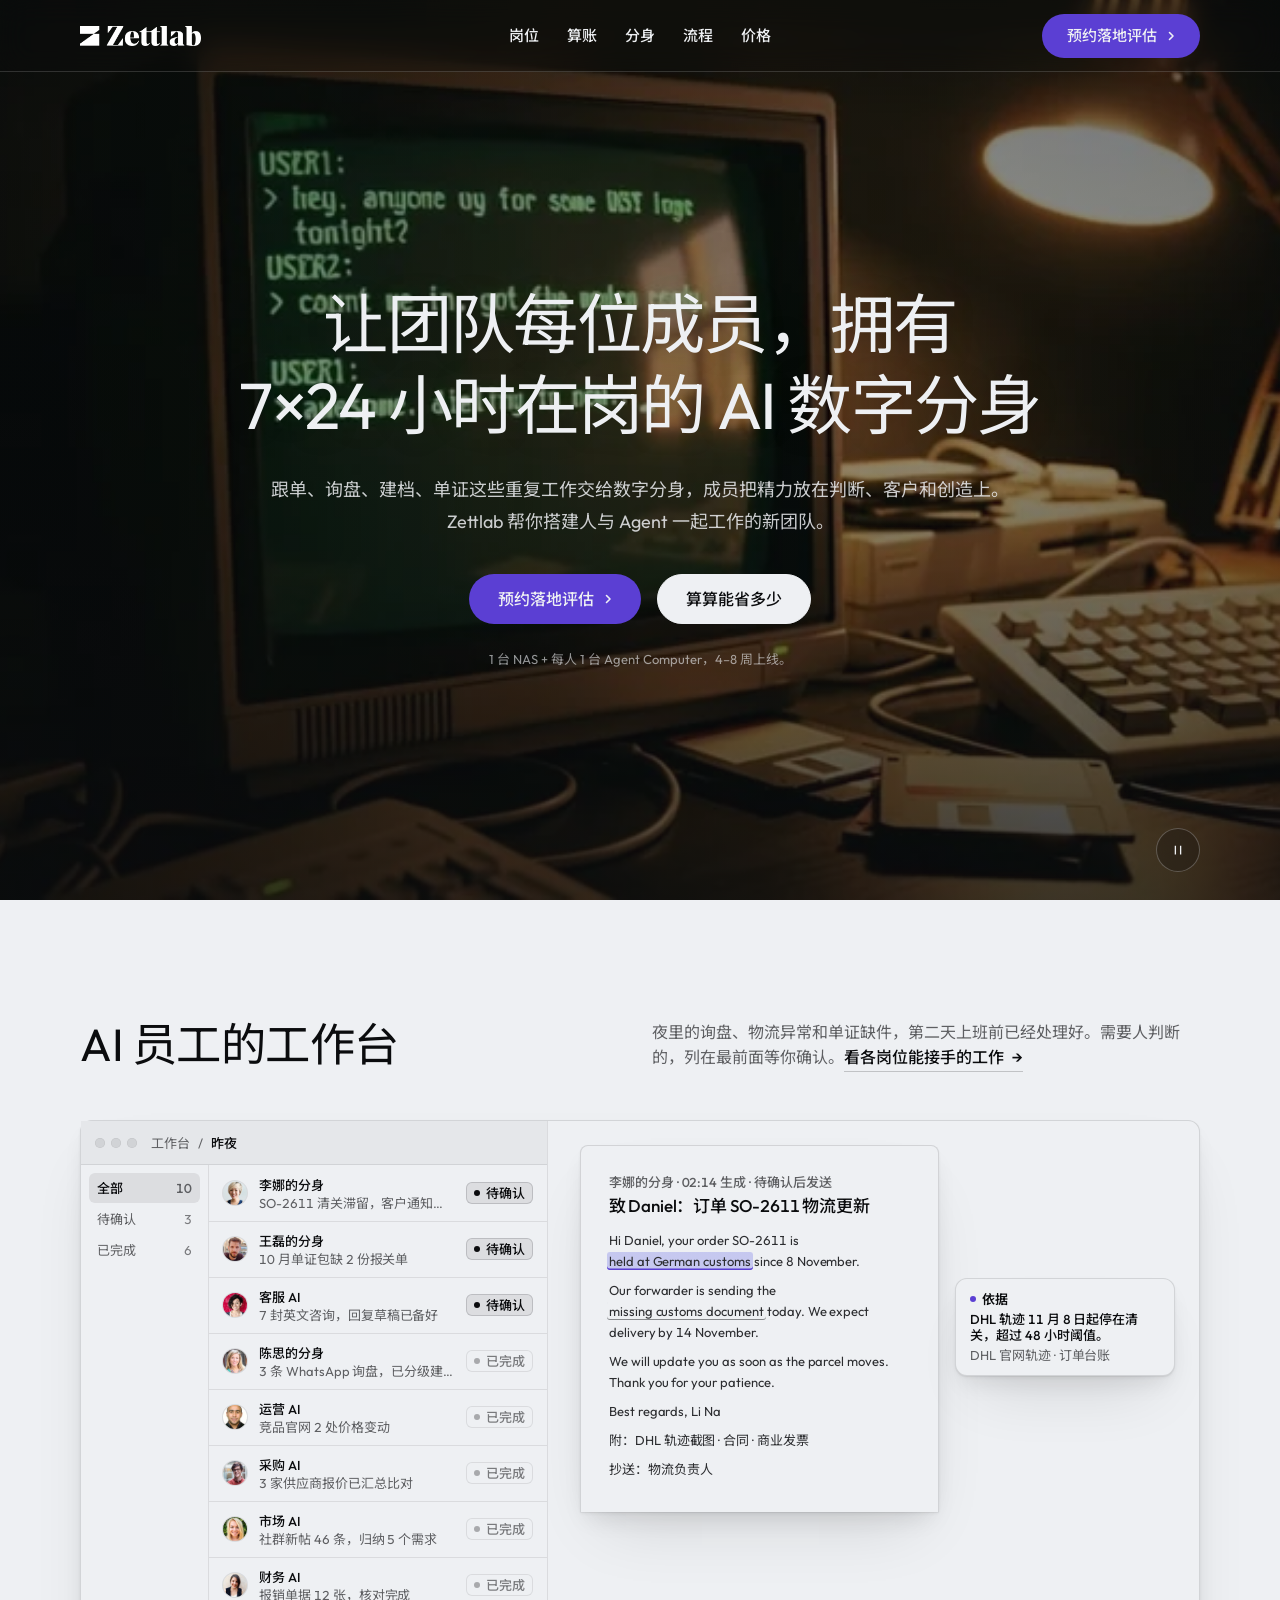
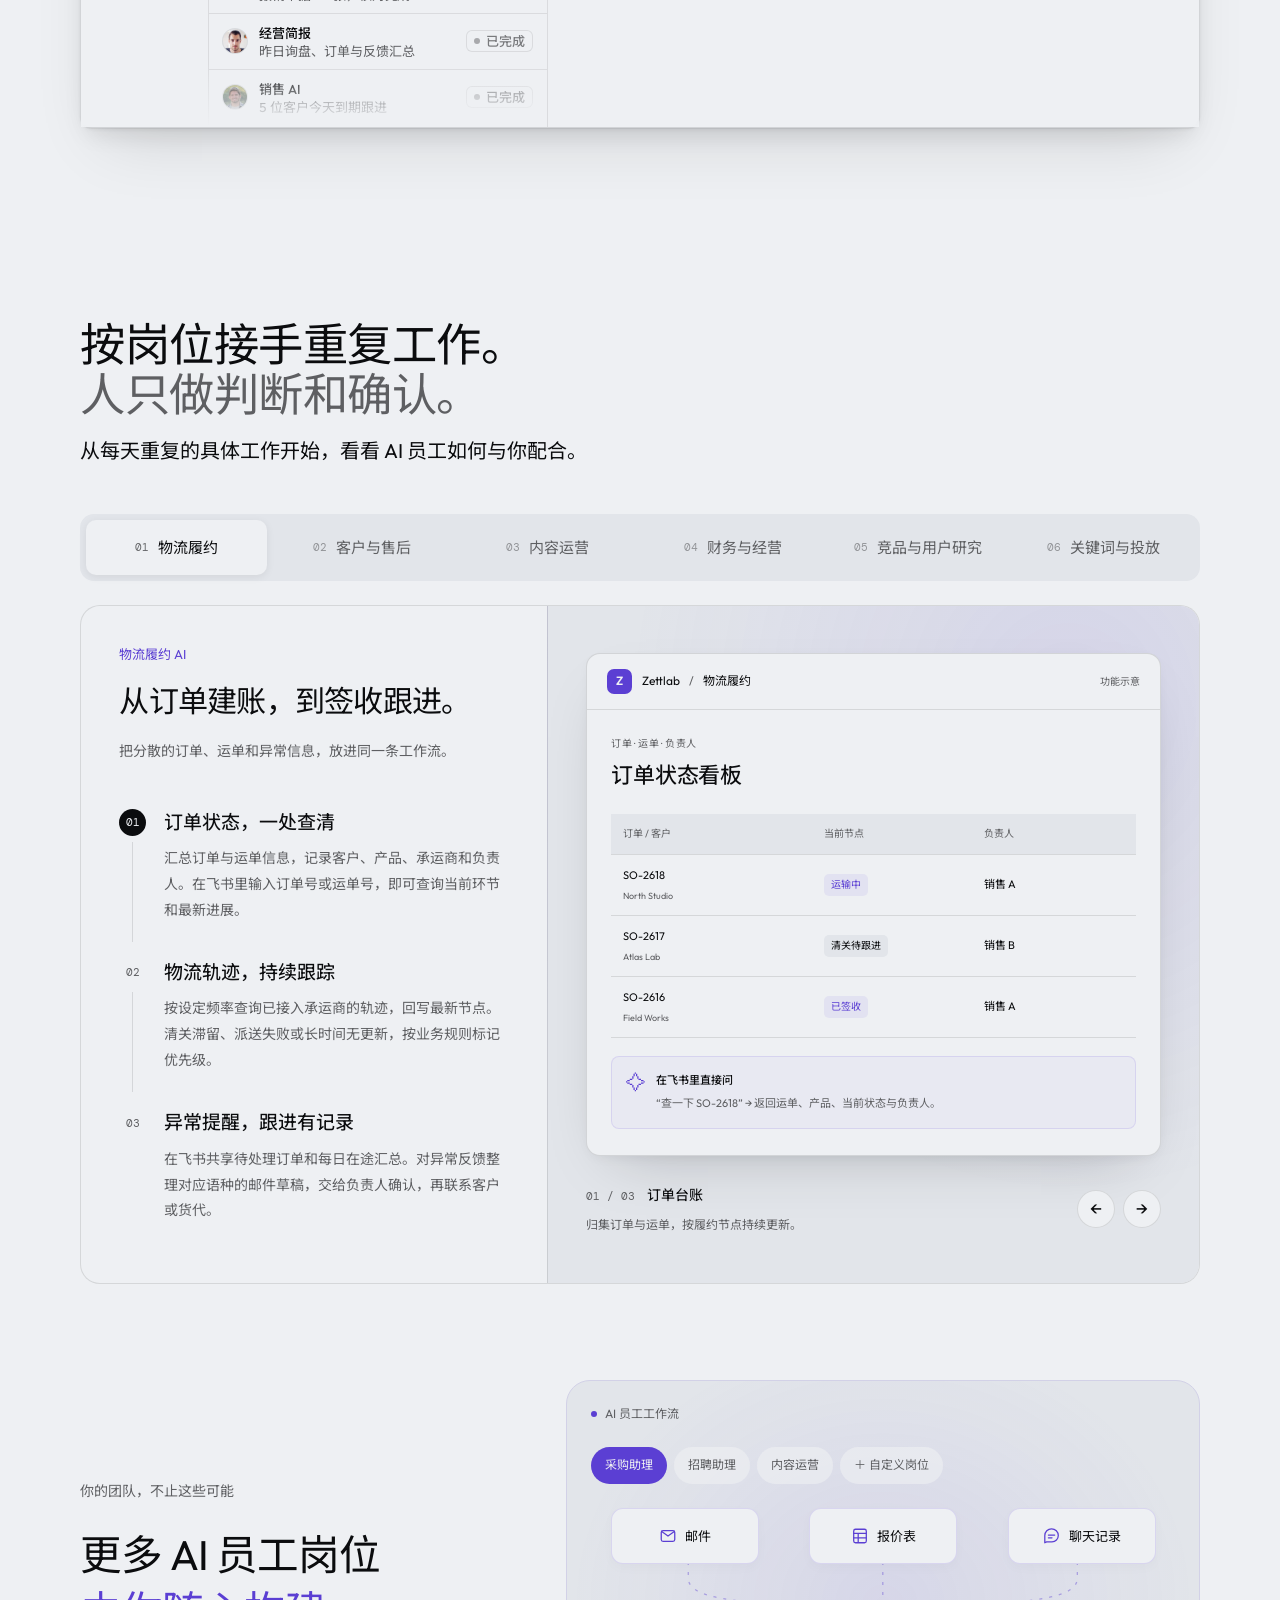
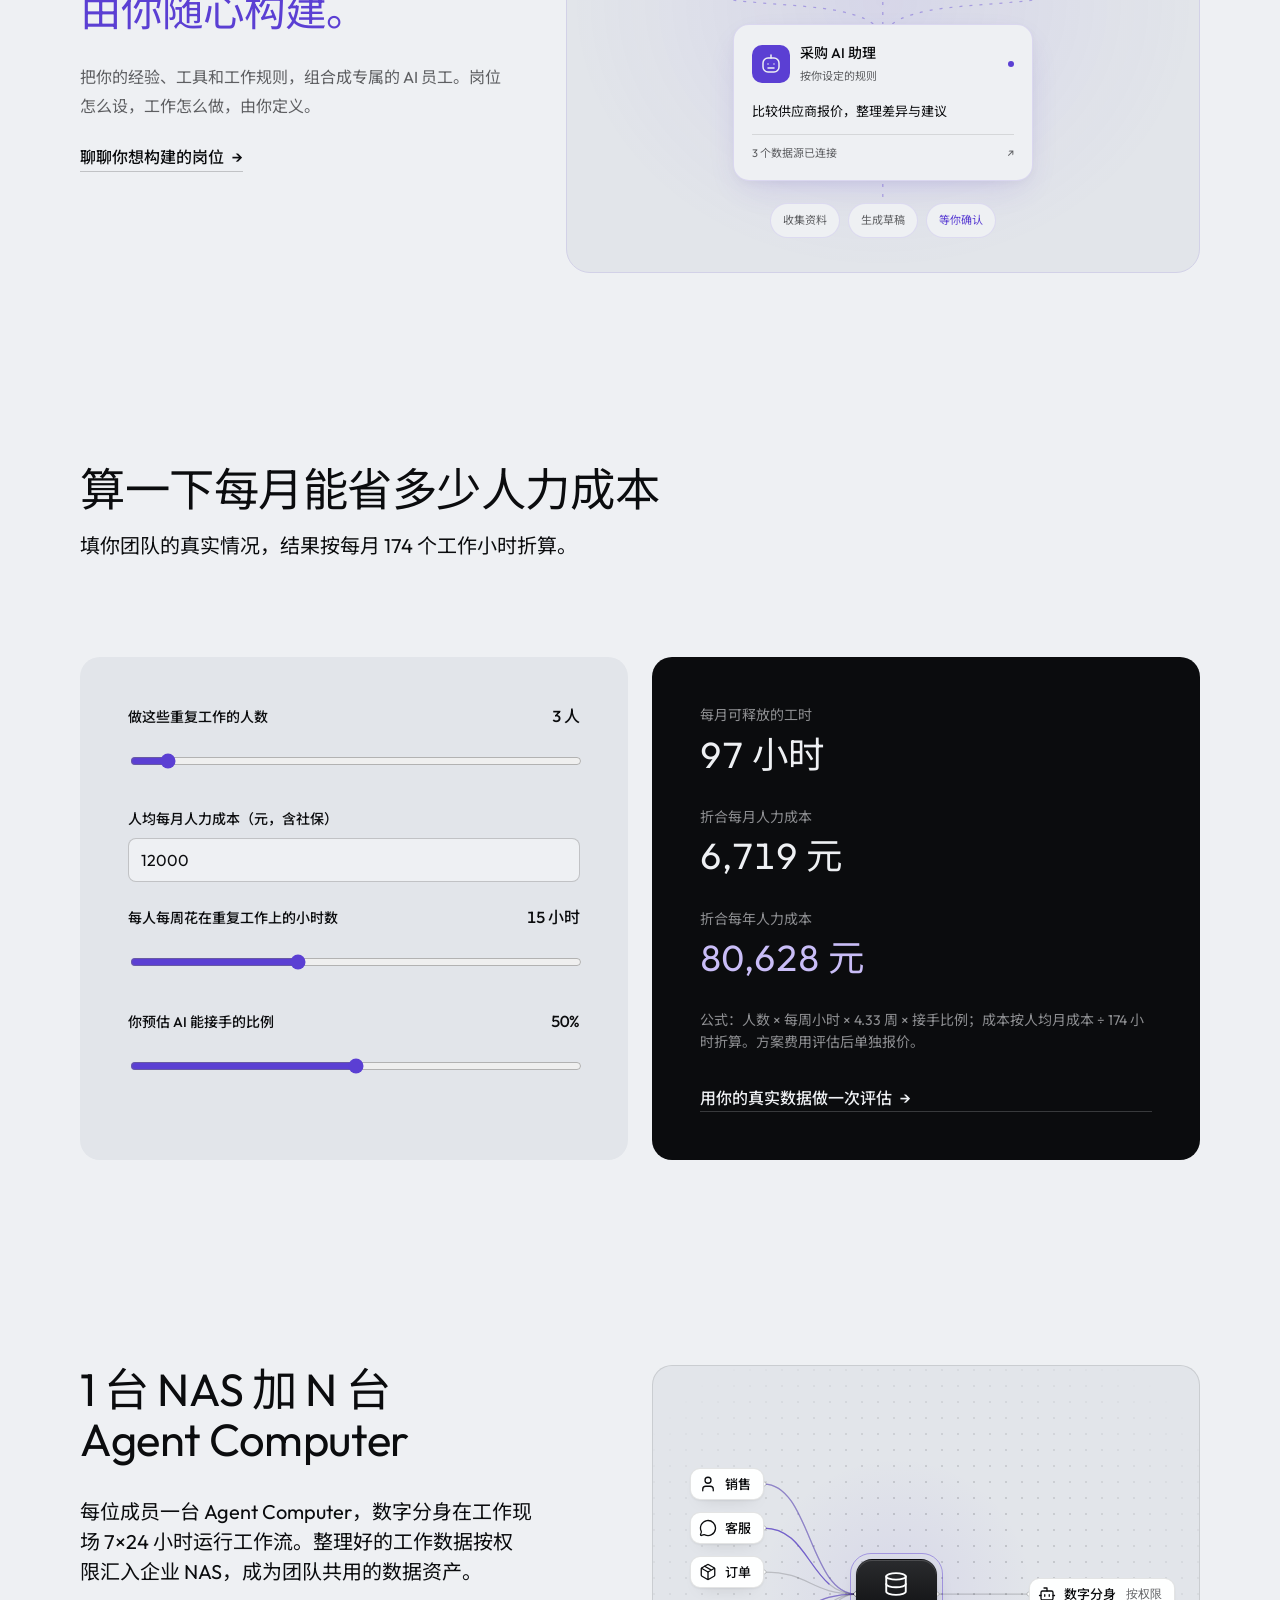
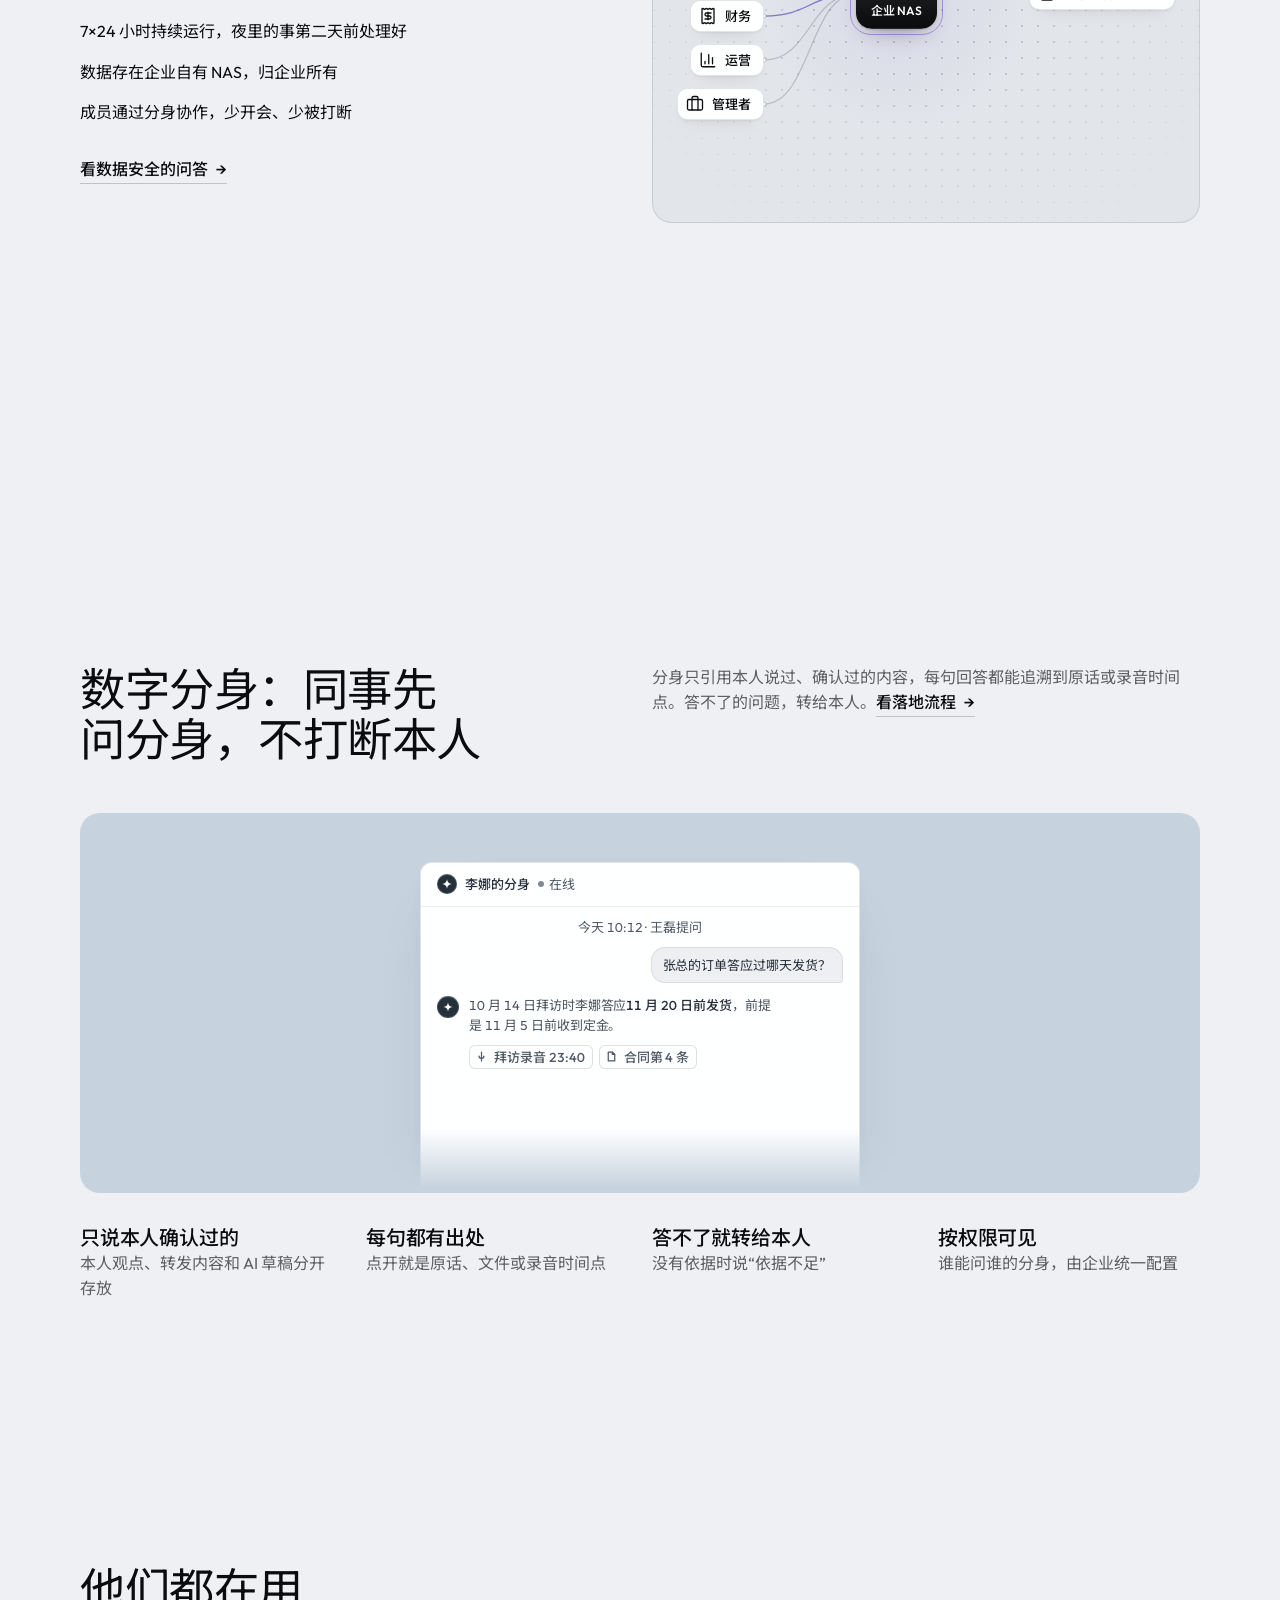
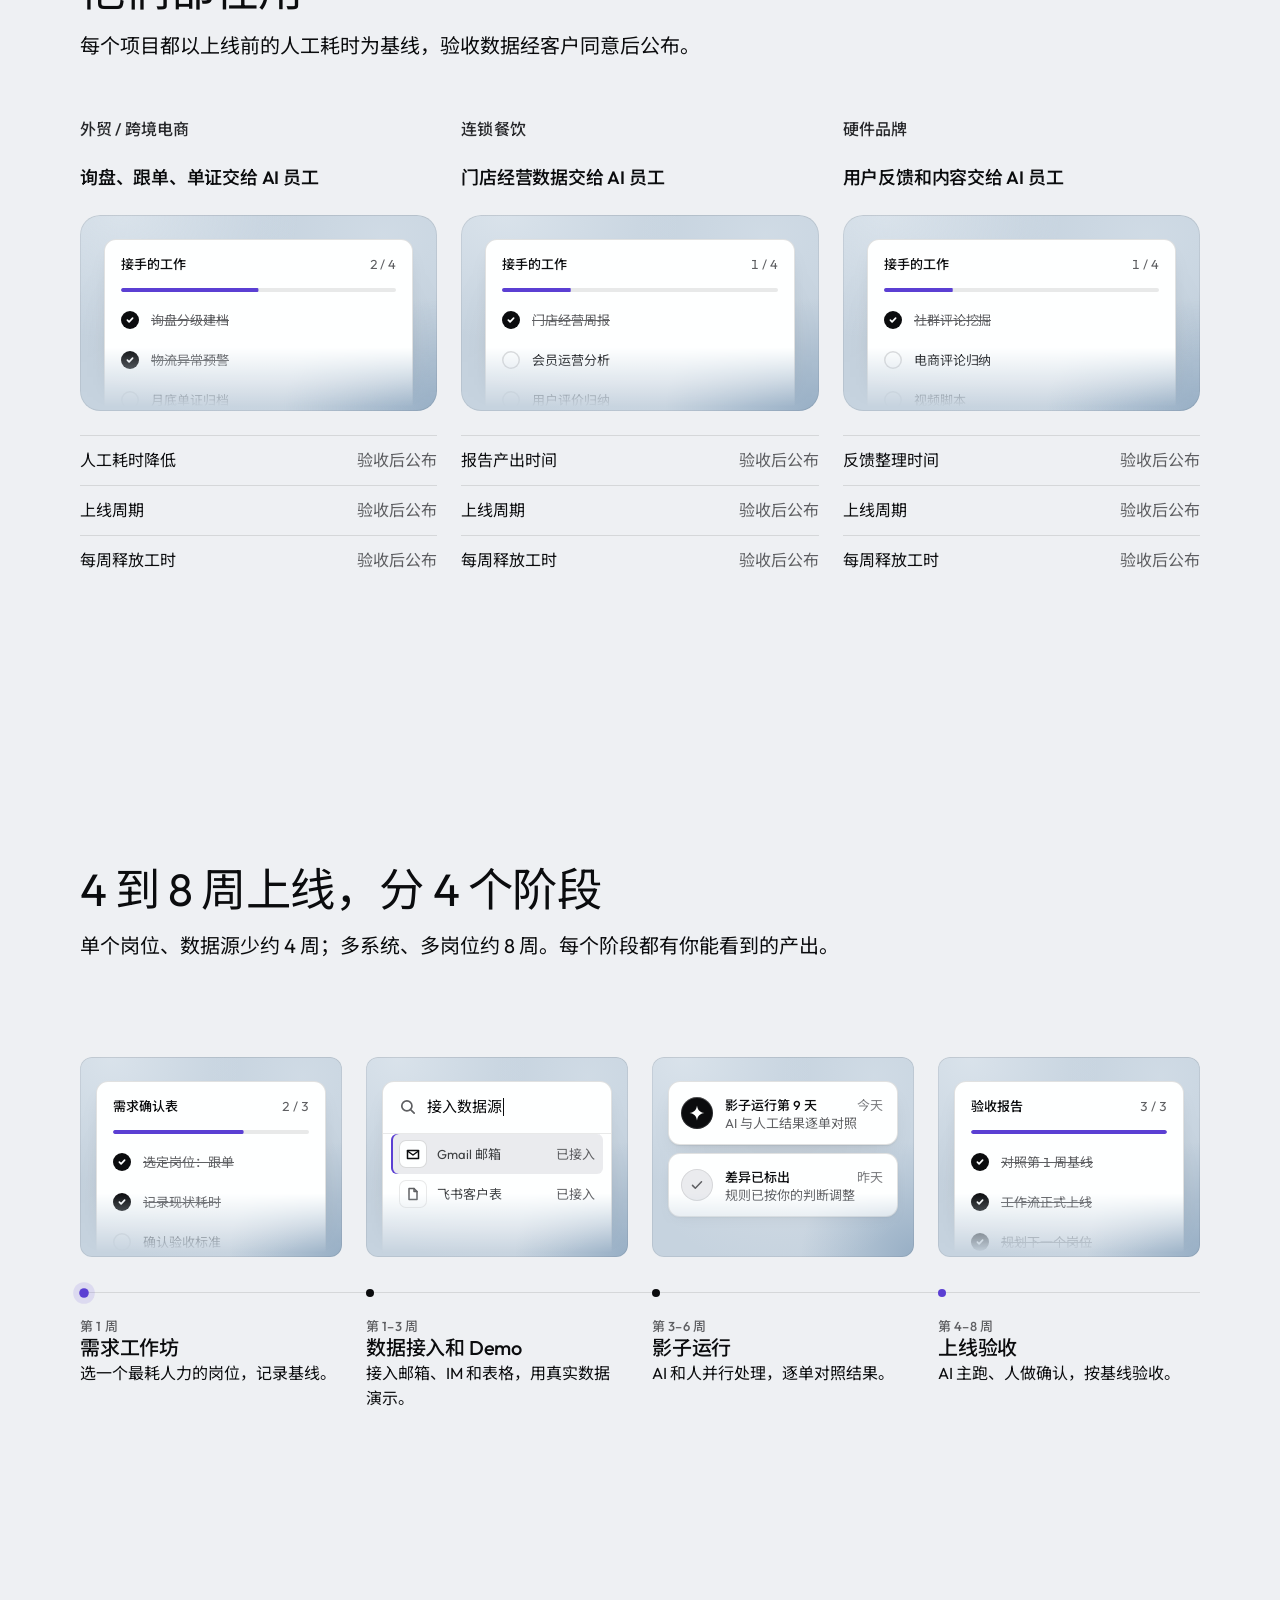
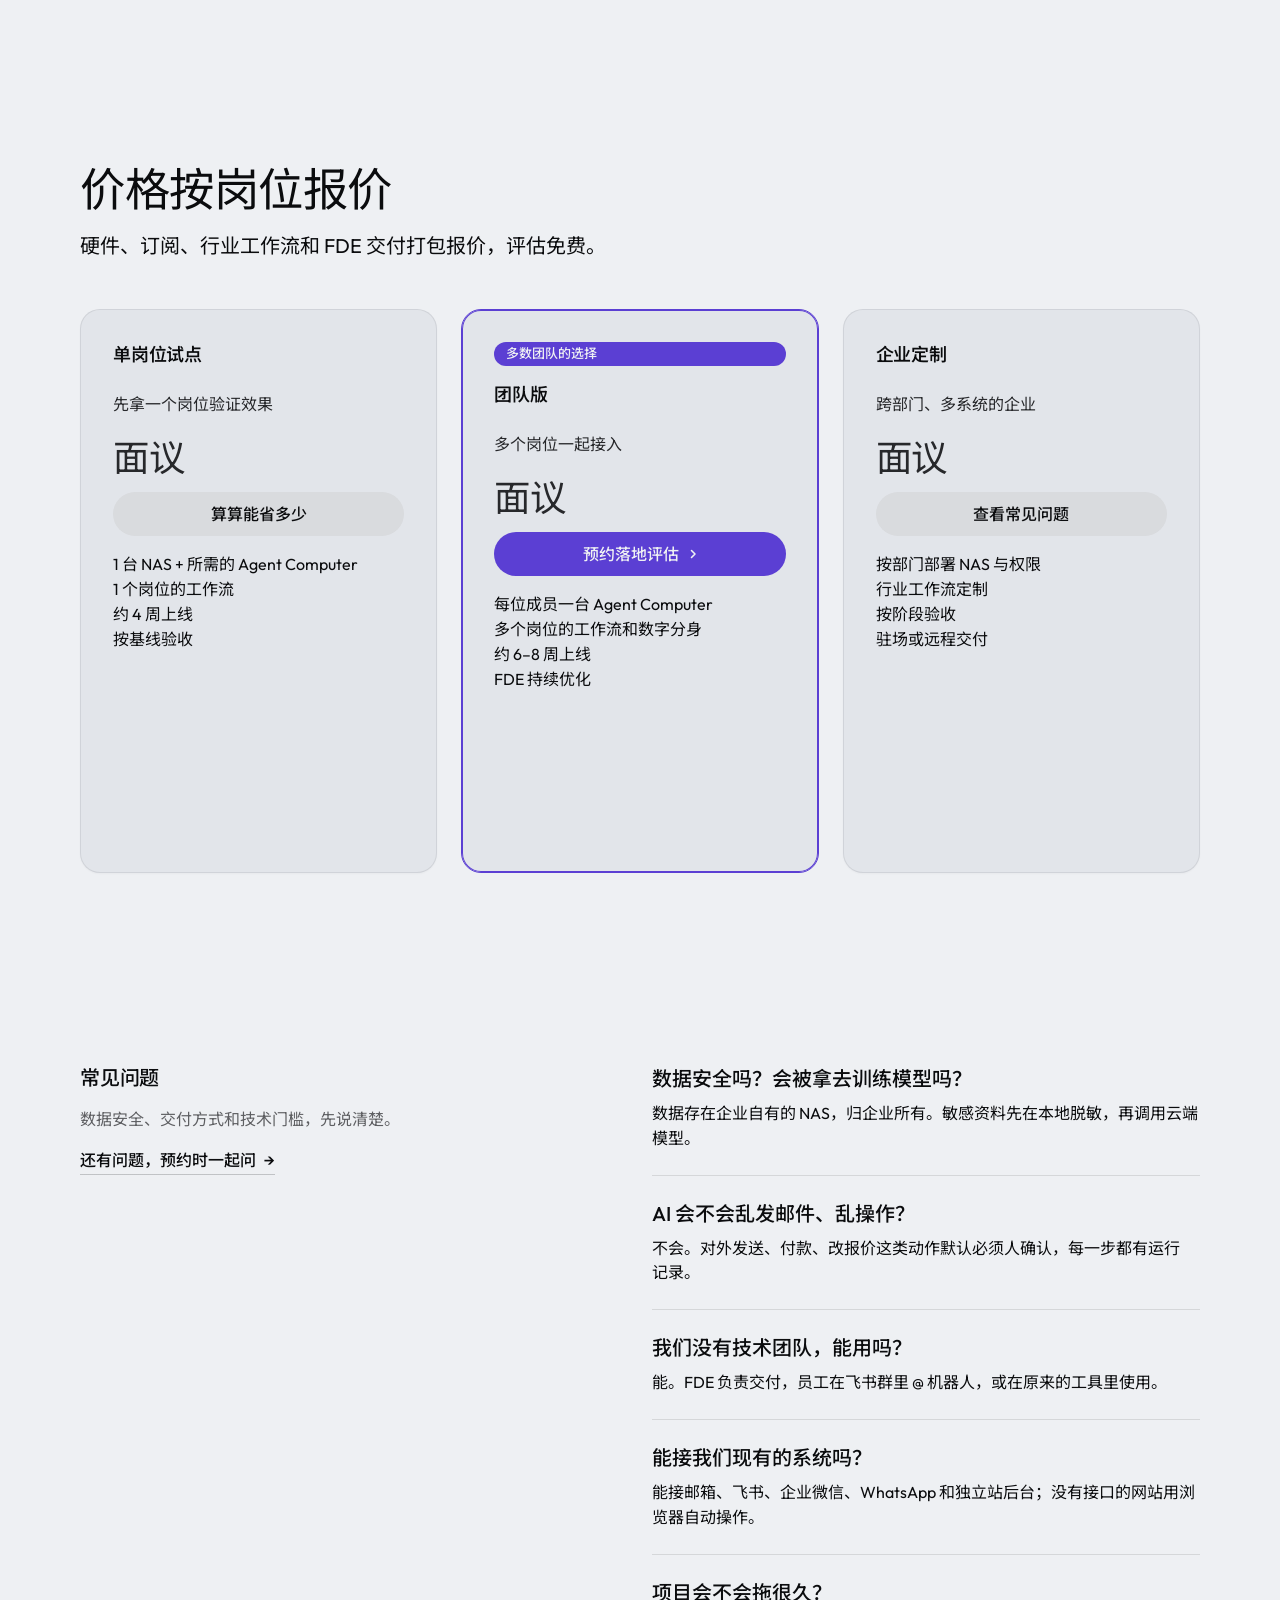
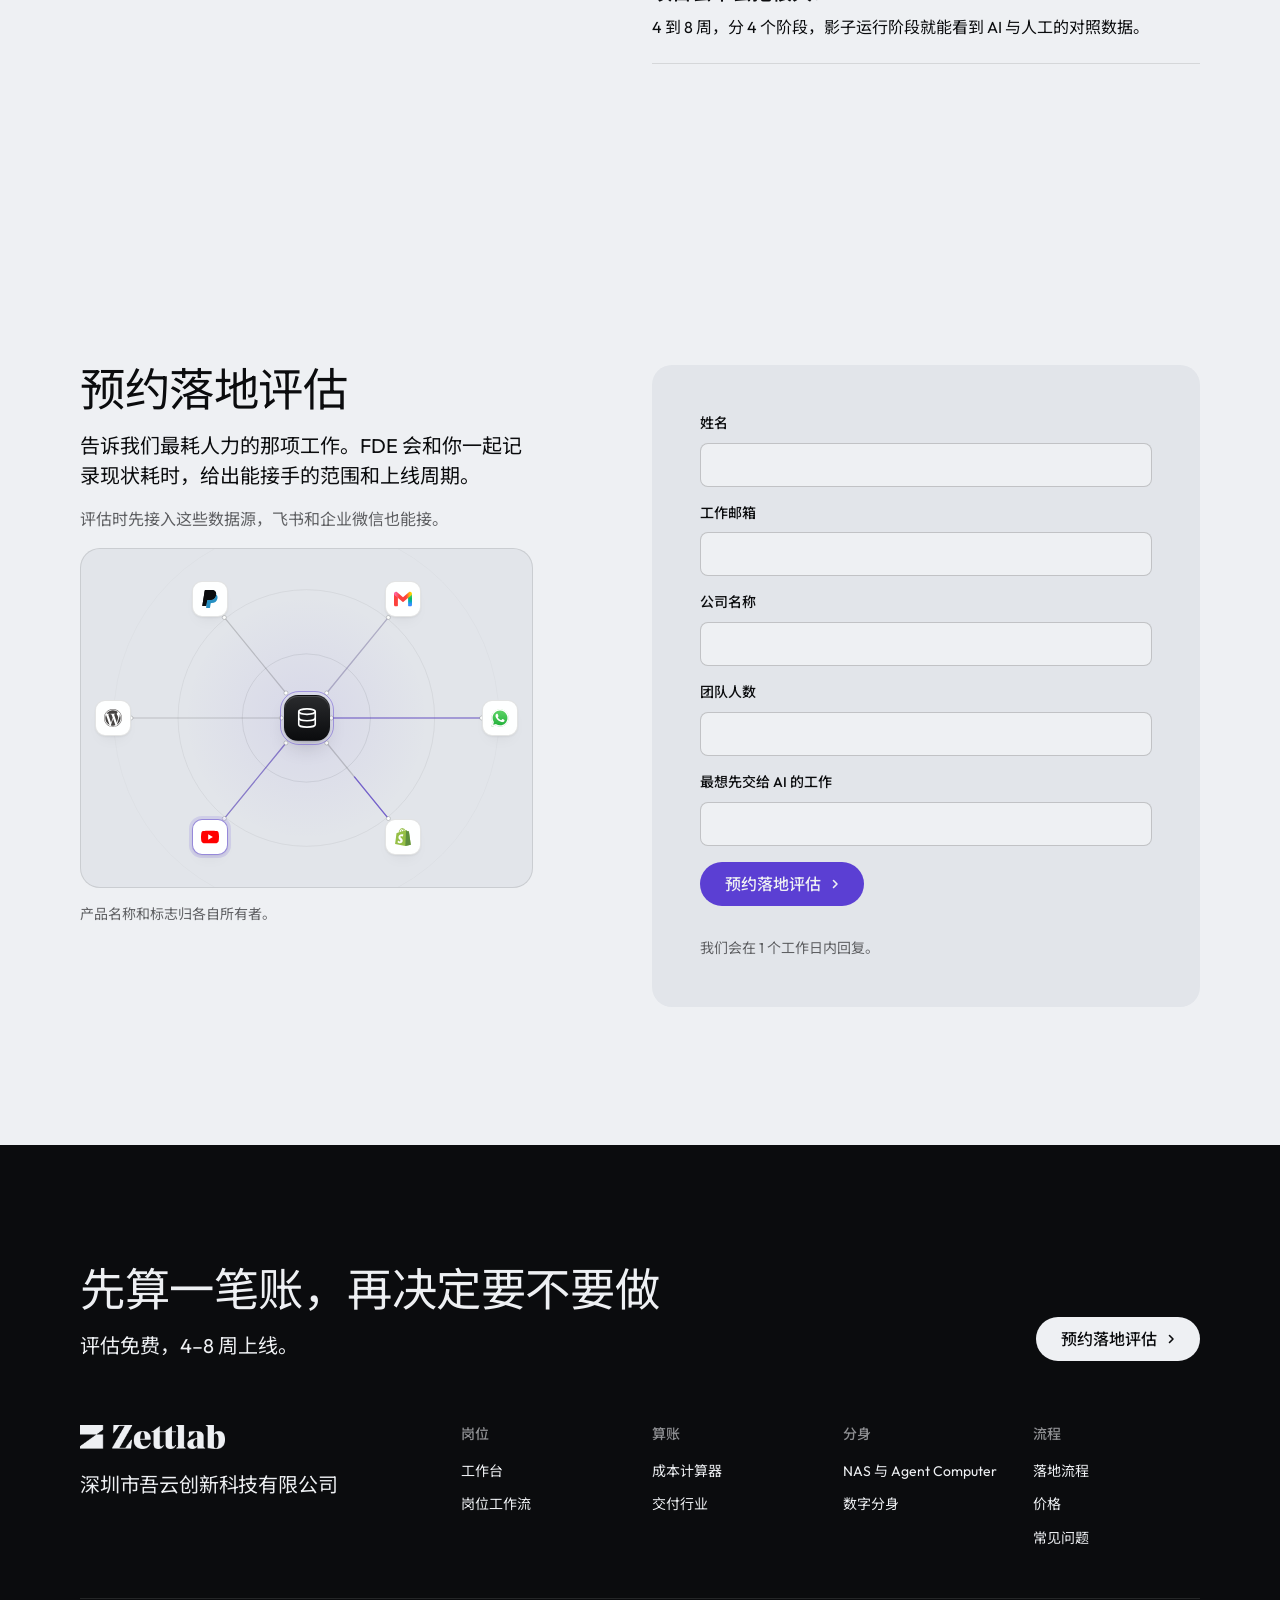
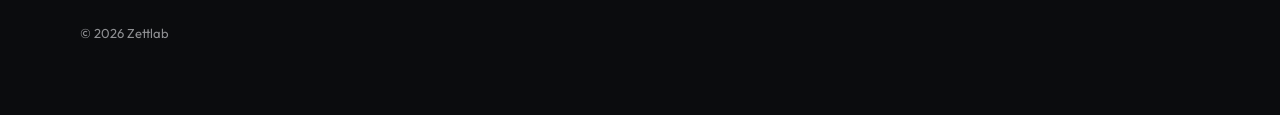
==== commit 0fd9de66: "Expand role features with detailed interactive demonstrations" ====
--- a/index.html
+++ b/index.html
@@ -147,7 +147,7 @@
   .rail > li:last-child .rail__dot::after { background: var(--p-accent); }
   @media (max-width: 1023px) { .rail__dot::before { display: none; } }
 </style>
-<link rel="stylesheet" href="assets/presentation.css">
+<link rel="stylesheet" href="assets/presentation.css?v=20261111-features">
 </head>
 <body>
 <!-- type: software
@@ -261,130 +261,207 @@
   <!-- 03 岗位与自定义工作流 -->
   <section class="section g2" id="jobs" aria-labelledby="jobs-h">
     <div class="wrap">
-      <div class="group">
+      <div class="feature-showcase" data-feature-showcase>
         <div class="section-head">
           <h2 id="jobs-h">按岗位接手重复工作。<span class="muted">人只做判断和确认。</span></h2>
-        </div>
-        <div class="grid">
-          <article class="card card--row card--open span-4">
-            <h3>销售：询盘分级和客户建档</h3>
-            <p>邮件、WhatsApp、官网的询盘自动分级，客户资料和每次往来自动归档。</p>
-            <div class="panel">
-              <div class="stage stage--fade-b"><div class="at-rise fit" style="--fit-max:340px;--ax:max(24px, 50% - 170px);--ay:32px;--ay-sm:16px">
-                <div class="ui ui-panel ui-search" data-ui="search">
-                  <div class="ui-search__field">
-                    <svg class="ui-icon" viewBox="0 0 16 16" aria-hidden="true"><circle cx="7" cy="7" r="4.5"/><path d="m10.5 10.5 3 3"/></svg>
-                    <span class="ui-search__q"><span data-search-q>张总 报价</span><i class="ui-search__caret"></i></span>
-                  </div>
-                  <div class="ui-search__group">客户档案</div>
-                  <ul class="ui-search__list" data-search-list>
-                    <li class="ui-search__row is-sel"><span class="ui-search__ico"><svg class="ui-icon" viewBox="0 0 16 16"><path d="M4 2.5h5l3 3v8H4z"/><path d="M9 2.5v3h3"/></svg></span><span class="ui-search__t"><b>张总</b>：第二版<b>报价</b></span><span class="ui-search__m">邮件</span></li>
-                    <li class="ui-search__row"><span class="ui-search__ico"><svg class="ui-icon" viewBox="0 0 16 16"><path d="M2.5 4.5h11v8h-11z"/><path d="m2.5 5 5.5 4 5.5-4"/></svg></span><span class="ui-search__t">拜访录音 10 月 14 日</span><span class="ui-search__m">录音</span></li>
-                    <li class="ui-search__row"><span class="ui-search__ico"><svg class="ui-icon" viewBox="0 0 16 16"><path d="M4 2.5h5l3 3v8H4z"/><path d="M9 2.5v3h3"/></svg></span><span class="ui-search__t">客户表：意向高</span><span class="ui-search__m">表格</span></li>
-                  </ul>
-                </div>
-              </div></div>
+          <p>从每天重复的具体工作开始，看看 AI 员工如何与你配合。</p>
+        </div>
+        <nav class="feature-tabs" aria-label="按岗位查看具体功能">
+          <a class="feature-tab" id="feature-tab-logistics" href="#feature-logistics" data-feature-tab="0"><span class="feature-tab__num">01</span>物流履约</a>
+          <a class="feature-tab" id="feature-tab-customers" href="#feature-customers" data-feature-tab="1"><span class="feature-tab__num">02</span>客户与售后</a>
+          <a class="feature-tab" id="feature-tab-content" href="#feature-content" data-feature-tab="2"><span class="feature-tab__num">03</span>内容运营</a>
+          <a class="feature-tab" id="feature-tab-finance" href="#feature-finance" data-feature-tab="3"><span class="feature-tab__num">04</span>财务与经营</a>
+          <a class="feature-tab" id="feature-tab-research" href="#feature-research" data-feature-tab="4"><span class="feature-tab__num">05</span>竞品与用户研究</a>
+          <a class="feature-tab" id="feature-tab-keywords" href="#feature-keywords" data-feature-tab="5"><span class="feature-tab__num">06</span>关键词与投放</a>
+        </nav>
+        <div class="feature-panels">
+          <article class="feature-panel" id="feature-logistics" data-feature-panel="0" aria-labelledby="feature-title-logistics">
+            <div class="feature-copy">
+              <p class="feature-eyebrow">物流履约 AI</p>
+              <h3 id="feature-title-logistics">从订单建账，到签收跟进。</h3>
+              <p class="feature-intro">把分散的订单、运单和异常信息，放进同一条工作流。</p>
+              <ol class="feature-steps">
+                <li><button class="feature-step is-active" type="button" data-feature-step="0" aria-pressed="true" aria-controls="feature-scene-logistics-0"><span class="feature-step__number">01</span><span class="feature-step__copy"><strong>订单状态，一处查清</strong><span>汇总订单与运单信息，记录客户、产品、承运商和负责人。在飞书里输入订单号或运单号，即可查询当前环节和最新进展。</span></span></button></li>
+                <li><button class="feature-step" type="button" data-feature-step="1" aria-pressed="false" aria-controls="feature-scene-logistics-1"><span class="feature-step__number">02</span><span class="feature-step__copy"><strong>物流轨迹，持续跟踪</strong><span>按设定频率查询已接入承运商的轨迹，回写最新节点。清关滞留、派送失败或长时间无更新，按业务规则标记优先级。</span></span></button></li>
+                <li><button class="feature-step" type="button" data-feature-step="2" aria-pressed="false" aria-controls="feature-scene-logistics-2"><span class="feature-step__number">03</span><span class="feature-step__copy"><strong>异常提醒，跟进有记录</strong><span>在飞书共享待处理订单和每日在途汇总。对异常反馈整理对应语种的邮件草稿，交给负责人确认，再联系客户或货代。</span></span></button></li>
+              </ol>
+            </div>
+            <div class="feature-visual">
+              <div class="feature-orbit" aria-hidden="true"></div>
+              <div class="feature-demo">
+                <div class="feature-demo__bar"><span class="fd-agent">Z</span><span>Zettlab <b>/</b> 物流履约</span><span class="feature-demo__sample">功能示意</span></div>
+                <section class="feature-scene" id="feature-scene-logistics-0" data-feature-scene="0" aria-label="订单台账演示">
+                  <div class="feature-scene__head"><p>订单 · 运单 · 负责人</p><h4>订单状态看板</h4></div>
+                  <div class="feature-scene__body"><div class="fd-table-wrap"><table class="fd-table"><thead><tr><th scope="col">订单 / 客户</th><th scope="col">当前节点</th><th scope="col">负责人</th></tr></thead><tbody><tr><td>SO-2618 <small>North Studio</small></td><td><span class="fd-badge ">运输中</span></td><td>销售 A</td></tr><tr><td>SO-2617 <small>Atlas Lab</small></td><td><span class="fd-badge is-warn">清关待跟进</span></td><td>销售 B</td></tr><tr><td>SO-2616 <small>Field Works</small></td><td><span class="fd-badge ">已签收</span></td><td>销售 A</td></tr></tbody></table></div><div class="fd-note"><span class="fd-spark" aria-hidden="true">✧</span><div><strong>在飞书里直接问</strong><p>“查一下 SO-2618” → 返回运单、产品、当前状态与负责人。</p></div></div></div>
+                </section>
+                <section class="feature-scene" id="feature-scene-logistics-1" data-feature-scene="1" aria-label="物流跟踪演示" hidden>
+                  <div class="feature-scene__head"><p>轨迹同步 · 异常识别</p><h4>物流轨迹与异常</h4></div>
+                  <div class="feature-scene__body"><div class="fd-split-meta"><div><small>SO-2617 / DHL</small><h4>清关节点待跟进</h4></div><span class="fd-badge is-warn">优先处理</span></div><ol class="fd-timeline"><li><i aria-hidden="true"></i><div><strong>已揽收</strong><span>物流轨迹已同步</span></div></li><li><i aria-hidden="true"></i><div><strong>到达目的地</strong><span>等待清关进展</span></div></li><li><i aria-hidden="true"></i><div><strong>清关无新节点</strong><span>达到团队设定的提醒阈值</span></div></li></ol><div class="fd-note"><span class="fd-spark" aria-hidden="true">✧</span><div><strong>按规则识别异常</strong><p>清关滞留、派送失败、地址异常，分别进入对应跟进队列。</p></div></div></div>
+                </section>
+                <section class="feature-scene" id="feature-scene-logistics-2" data-feature-scene="2" aria-label="异常跟进演示" hidden>
+                  <div class="feature-scene__head"><p>提醒 · 邮件草稿 · 处理记录</p><h4>待处理异常</h4></div>
+                  <div class="feature-scene__body"><div class="fd-message"><div class="fd-message-head"><span class="fd-agent">Z</span><strong>物流 AI</strong><span>飞书提醒</span></div><h4>SO-2617 需要跟进清关</h4><p>已附最新轨迹与运单信息，请销售 B 联系客户确认清关材料。</p><span class="fd-badge is-warn">待负责人处理</span></div><div class="fd-draft"><small>英文邮件草稿 · 待审核</small><p>Your shipment requires customs clearance. Please check the required documents with the carrier.</p><div class="fd-draft-foot"><span>附：订单与物流信息</span><b>人工确认后发送 ↗</b></div></div></div>
+                </section>
+              </div>
+              <div class="feature-caption"><div><span class="feature-caption__count" data-feature-count>01 / 03</span><strong data-feature-caption>订单台账</strong><p data-feature-detail>归集订单与运单，按履约节点持续更新。</p></div><div class="feature-arrows"><button type="button" data-feature-prev aria-label="物流履约：上一个功能">←</button><button type="button" data-feature-next aria-label="物流履约：下一个功能">→</button></div></div>
             </div>
           </article>
-          <article class="card card--row card--open span-4">
-            <h3>客服：多语言回复草稿</h3>
-            <p>按产品资料和历史回复写好对应语种的草稿，问题自动分派给负责人。</p>
-            <div class="panel">
-              <div class="stage stage--fade-b"><div class="at-rise fit" style="--fit-max:340px;--ax:max(24px, 50% - 170px);--ay:32px;--ay-sm:16px">
-                <div class="ui ui-panel ui-chat" data-ui="chat">
-                  <div class="ui-head"><span class="ui-agent" aria-hidden="true"></span><div class="ui-title">客服 AI</div><span class="ui-chat__online">在线</span><span class="ui-spacer"></span></div>
-                  <div class="ui-chat__body">
-                    <div class="ui-msg ui-msg--me" data-chat-q><span class="ui-msg__text">When will my order arrive?</span></div>
-                    <div class="ui-msg ui-msg--bot" data-chat-a>
-                      <span class="ui-agent ui-msg__av" aria-hidden="true"></span>
-                      <span class="ui-msg__col">
-                        <span class="ui-chat__answer">草稿：预计 <b>11 月 14 日</b>签收，等你确认后发送。</span>
-                        <span class="ui-chat__srcs"><span class="ui-chat__src"><svg class="ui-icon" viewBox="0 0 16 16"><path d="M4 2.5h5l3 3v8H4z"/><path d="M9 2.5v3h3"/></svg>订单台账</span></span>
-                      </span>
-                    </div>
-                  </div>
-                  <div class="ui-chat__input"><span class="ui-chat__ph">写回复</span><span class="ui-chat__send" aria-hidden="true"><svg viewBox="0 0 16 16" width="14" height="14"><path d="M8 13V3.5M3.8 7.5 8 3.3l4.2 4.2" fill="none" stroke="currentColor" stroke-width="1.7" stroke-linecap="round" stroke-linejoin="round"/></svg></span></div>
-                </div>
-              </div></div>
+          <article class="feature-panel" id="feature-customers" data-feature-panel="1" aria-labelledby="feature-title-customers">
+            <div class="feature-copy">
+              <p class="feature-eyebrow">客户与售后 AI</p>
+              <h3 id="feature-title-customers">从第一条询盘，了解每位客户。</h3>
+              <p class="feature-intro">把回复所需的资料备齐，把每一次交流留下来。</p>
+              <ol class="feature-steps">
+                <li><button class="feature-step is-active" type="button" data-feature-step="0" aria-pressed="true" aria-controls="feature-scene-customers-0"><span class="feature-step__number">01</span><span class="feature-step__copy"><strong>询盘集中，先分清重点</strong><span>汇集已授权渠道的消息，识别语言与询价、交期、售后等意图。结合价格、MOQ、样品和技术问题，辅助判断意向与跟进优先级。</span></span></button></li>
+                <li><button class="feature-step" type="button" data-feature-step="1" aria-pressed="false" aria-controls="feature-scene-customers-1"><span class="feature-step__number">02</span><span class="feature-step__copy"><strong>多语言草稿，先给人确认</strong><span>结合产品资料、报价口径与历史交流，准备对应语种的回复草稿。产品参数、付款方式与交期信息有据可查，由人工审核后发送。</span></span></button></li>
+                <li><button class="feature-step" type="button" data-feature-step="2" aria-pressed="false" aria-controls="feature-scene-customers-2"><span class="feature-step__number">03</span><span class="feature-step__copy"><strong>客户档案，随交流积累</strong><span>将联系人、询盘摘要、跟进状态及售后记录归入飞书客户表。新客户与跨渠道身份冲突进入人工复核，销售与管理层按权限查看。</span></span></button></li>
+              </ol>
+            </div>
+            <div class="feature-visual">
+              <div class="feature-orbit" aria-hidden="true"></div>
+              <div class="feature-demo">
+                <div class="feature-demo__bar"><span class="fd-agent">Z</span><span>Zettlab <b>/</b> 客户与售后</span><span class="feature-demo__sample">功能示意</span></div>
+                <section class="feature-scene" id="feature-scene-customers-0" data-feature-scene="0" aria-label="询盘整理演示">
+                  <div class="feature-scene__head"><p>Gmail · 已接入的会话渠道</p><h4>统一询盘工作台</h4></div>
+                  <div class="feature-scene__body"><div class="fd-table-wrap"><table class="fd-table"><thead><tr><th scope="col">消息 / 意图</th><th scope="col">来源</th><th scope="col">跟进</th></tr></thead><tbody><tr><td>“Price and MOQ?”<small>询价 · 样品需求</small></td><td>Gmail</td><td><span class="fd-badge ">高意向</span></td></tr><tr><td>“Is it compatible?”<small>参数 · 兼容性</small></td><td>已接入会话</td><td><span class="fd-badge ">技术咨询</span></td></tr><tr><td>“Shipping update?”<small>交期 · 物流查询</small></td><td>Gmail</td><td><span class="fd-badge ">老客户</span></td></tr></tbody></table></div><div class="fd-note"><span class="fd-spark" aria-hidden="true">✧</span><div><strong>信息先整理好</strong><p>语言、意图、产品、联系信息与原消息一起保留。</p></div></div></div>
+                </section>
+                <section class="feature-scene" id="feature-scene-customers-1" data-feature-scene="1" aria-label="客服回复演示" hidden>
+                  <div class="feature-scene__head"><p>产品知识 · 历史交流 · 人工审核</p><h4>回复草稿</h4></div>
+                  <div class="feature-scene__body"><div class="fd-question"><small>客户来信 · English</small><p>Could you share the MOQ and lead time?</p></div><div class="fd-draft"><small>AI 回复草稿</small><p>Thanks for your interest. I’ve prepared the MOQ and lead time details based on our current product information.</p><div class="fd-tags"><span>产品资料</span><span>报价口径</span><span>历史交流</span></div></div><div class="fd-note"><span class="fd-spark" aria-hidden="true">✧</span><div><strong>发送前，由你把关</strong><p>审核参数、报价和交期后，再把回复发给客户。</p></div></div></div>
+                </section>
+                <section class="feature-scene" id="feature-scene-customers-2" data-feature-scene="2" aria-label="客户归档演示" hidden>
+                  <div class="feature-scene__head"><p>询盘 · 订单 · 售后历史</p><h4>客户交互档案</h4></div>
+                  <div class="feature-scene__body"><div class="fd-profile"><img src="assets/avatars/employee-03.jpg" alt="" width="44" height="44"><div><h4>示例客户 · Alex</h4><p>企业询盘 / 跟进负责人：销售 A</p></div><span class="fd-badge ">报价中</span></div><ol class="fd-timeline"><li><i aria-hidden="true"></i><div><strong>首次询盘</strong><span>Gmail · 产品与应用场景已记录</span></div></li><li><i aria-hidden="true"></i><div><strong>沟通跟进</strong><span>样品与报价讨论，保留原文和附件</span></div></li><li><i aria-hidden="true"></i><div><strong>售后记录</strong><span>关联设备问题、处理过程与结果</span></div></li></ol><div class="fd-access">仅授权销售与管理层可见 <span>身份冲突交由人工复核</span></div></div>
+                </section>
+              </div>
+              <div class="feature-caption"><div><span class="feature-caption__count" data-feature-count>01 / 03</span><strong data-feature-caption>询盘整理</strong><p data-feature-detail>看清客户在问什么，再决定先跟进谁。</p></div><div class="feature-arrows"><button type="button" data-feature-prev aria-label="客户与售后：上一个功能">←</button><button type="button" data-feature-next aria-label="客户与售后：下一个功能">→</button></div></div>
             </div>
           </article>
-          <article class="card card--row card--open span-4">
-            <h3>订单：物流跟踪和异常预警</h3>
-            <p>每天自动查轨迹，清关滞留、派送失败按优先级提醒，群里 @ 一下就能查进度。</p>
-            <div class="panel">
-              <div class="stage stage--fade-b"><div class="at-rise fit" style="--fit-max:340px;--ax:max(24px, 50% - 170px);--ay:32px;--ay-sm:16px">
-                <div class="ui ui-notify" data-ui="notify">
-                  <ul class="ui-notify__list" data-notify-list>
-                    <li class="ui-note"><span class="ui-agent ui-note__av" aria-hidden="true"></span><span class="ui-note__text"><span class="ui-note__title">SO-2611 清关滞留<time>02:14</time></span><span class="ui-note__body">DHL · 超过 48 小时未更新</span></span></li>
-                    <li class="ui-note"><span class="ui-note__ico"><svg class="ui-icon" viewBox="0 0 16 16"><path d="m3.5 8.4 2.8 2.8 6.2-6.4"/></svg></span><span class="ui-note__text"><span class="ui-note__title">SO-2603 已签收<time>00:32</time></span><span class="ui-note__body">FedEx · 已通知客户</span></span></li>
-                    <li class="ui-note"><span class="ui-note__ico"><svg class="ui-icon" viewBox="0 0 16 16"><path d="m3.5 8.4 2.8 2.8 6.2-6.4"/></svg></span><span class="ui-note__text"><span class="ui-note__title">本周在途 38 单<time>昨天</time></span><span class="ui-note__body">台账已自动更新</span></span></li>
-                  </ul>
-                </div>
-              </div></div>
+          <article class="feature-panel" id="feature-content" data-feature-panel="2" aria-labelledby="feature-title-content">
+            <div class="feature-copy">
+              <p class="feature-eyebrow">内容运营 AI</p>
+              <h3 id="feature-title-content">从创意参考，到下一周怎么拍。</h3>
+              <p class="feature-intro">让产品资料、参考内容和发布数据，接上同一轮创作。</p>
+              <ol class="feature-steps">
+                <li><button class="feature-step is-active" type="button" data-feature-step="0" aria-pressed="true" aria-controls="feature-scene-content-0"><span class="feature-step__number">01</span><span class="feature-step__copy"><strong>找到参考，也看懂拍法</strong><span>输入产品、目标市场和受众，筛选相关视频。拆解开头、分镜节奏、卖点和结尾引导，整理可以借鉴的表达方式。</span></span></button></li>
+                <li><button class="feature-step" type="button" data-feature-step="1" aria-pressed="false" aria-controls="feature-scene-content-1"><span class="feature-step__number">02</span><span class="feature-step__copy"><strong>结合产品，形成分镜脚本</strong><span>把产品信息与参考拆解转成创意方案，展开画面、口播和字幕，整理拍摄与素材清单，供团队选择方向、继续制作。</span></span></button></li>
+                <li><button class="feature-step" type="button" data-feature-step="2" aria-pressed="false" aria-controls="feature-scene-content-2"><span class="feature-step__number">03</span><span class="feature-step__copy"><strong>每周复盘，给出下期建议</strong><span>汇总已授权的播放、留存、互动与评论数据，比较内容表现，归纳用户关注点。在看板呈现总结与下一周选题建议。</span></span></button></li>
+              </ol>
+            </div>
+            <div class="feature-visual">
+              <div class="feature-orbit" aria-hidden="true"></div>
+              <div class="feature-demo">
+                <div class="feature-demo__bar"><span class="fd-agent">Z</span><span>Zettlab <b>/</b> 内容运营</span><span class="feature-demo__sample">功能示意</span></div>
+                <section class="feature-scene" id="feature-scene-content-0" data-feature-scene="0" aria-label="创意研究演示">
+                  <div class="feature-scene__head"><p>产品 · 目标市场 · 行业</p><h4>创意参考库</h4></div>
+                  <div class="feature-scene__body"><div class="fd-tags"><span>相机模块</span><span>美国市场</span><span>农业应用</span></div><div class="fd-video-grid"><div class="fd-video-tile"><div class="fd-video-art"><span class="fd-lens"></span><i>▷</i></div><strong>产品应用演示</strong><small>先展示场景，再解释功能</small></div><div class="fd-video-tile"><div class="fd-video-art is-alt"><span class="fd-lens"></span><i>▷</i></div><strong>功能对比测试</strong><small>同一场景，展示效果差异</small></div></div><div class="fd-note"><span class="fd-spark" aria-hidden="true">✧</span><div><strong>参考拆解</strong><p>开头钩子 → 场景铺垫 → 卖点呈现 → 行动引导。</p></div></div></div>
+                </section>
+                <section class="feature-scene" id="feature-scene-content-1" data-feature-scene="1" aria-label="脚本策划演示" hidden>
+                  <div class="feature-scene__head"><p>画面 · 口播 · 字幕</p><h4>分镜脚本</h4></div>
+                  <div class="feature-scene__body"><div class="fd-table-wrap"><table class="fd-table"><thead><tr><th scope="col">镜头</th><th scope="col">画面</th><th scope="col">口播 / 字幕</th></tr></thead><tbody><tr><td>01</td><td>应用现场特写</td><td>用一个真实场景提出问题</td></tr><tr><td>02</td><td>产品操作与细节</td><td>展示解决问题的关键功能</td></tr><tr><td>03</td><td>结果前后对比</td><td>用可观察的变化说明价值</td></tr><tr><td>04</td><td>产品与使用环境</td><td>引导了解参数与适用场景</td></tr></tbody></table></div><div class="fd-note"><span class="fd-spark" aria-hidden="true">✧</span><div><strong>交给创作团队继续制作</strong><p>产品信息、镜头建议、口播和素材清单一起整理。</p></div></div></div>
+                </section>
+                <section class="feature-scene" id="feature-scene-content-2" data-feature-scene="2" aria-label="内容复盘演示" hidden>
+                  <div class="feature-scene__head"><p>表现对比 · 评论归纳 · 选题建议</p><h4>内容周报</h4></div>
+                  <div class="feature-scene__body"><div class="fd-metric-grid"><div><small>发布内容</small><strong>3 <em>条</em></strong></div><div><small>表现趋势</small><strong>↗ <em>较上周</em></strong></div><div><small>高频反馈</small><strong>应用场景</strong></div></div><div class="fd-chart" aria-label="示例数据趋势"><div class="fd-bar-col"><span class="fd-bar" style="--bar-height:52%"></span><small>视频 A</small></div><div class="fd-bar-col"><span class="fd-bar" style="--bar-height:85%"></span><small>视频 B</small></div><div class="fd-bar-col"><span class="fd-bar" style="--bar-height:66%"></span><small>视频 C</small></div></div><div class="fd-note"><span class="fd-spark" aria-hidden="true">✧</span><div><strong>下周选题建议</strong><p>围绕评论里反复出现的使用问题，增加一条场景演示与一条操作说明。</p></div></div></div>
+                </section>
+              </div>
+              <div class="feature-caption"><div><span class="feature-caption__count" data-feature-count>01 / 03</span><strong data-feature-caption>创意研究</strong><p data-feature-detail>带着产品和市场找参考，留下可用的拍摄思路。</p></div><div class="feature-arrows"><button type="button" data-feature-prev aria-label="内容运营：上一个功能">←</button><button type="button" data-feature-next aria-label="内容运营：下一个功能">→</button></div></div>
             </div>
           </article>
-        </div>
-      </div>
-      <div class="grid">
-        <article class="card card--row card--open span-4">
-          <h3>财务：单证自动归档</h3>
-          <p>合同、发票、箱单、报关单、面单按订单和月份整理，缺件提前提醒。</p>
-          <div class="panel">
-            <div class="stage stage--fade-b"><div class="at-rise fit" style="--fit-max:340px;--ax:max(24px, 50% - 170px);--ay:32px;--ay-sm:16px">
-              <div class="ui ui-panel ui-checks" data-ui="checklist">
-                <div class="ui-checks__head"><div class="ui-title">SO-2598 单证</div><span class="ui-spacer"></span><div class="ui-meta" data-checks-count>3 / 5 份</div></div>
-                <div class="ui-checks__bar"><i data-checks-bar style="--k:0.6"></i></div>
-                <ul class="ui-checks__list">
-                  <li class="ui-check is-done"><span class="ui-check__box"><svg viewBox="0 0 16 16"><path d="m4.5 8.2 2.3 2.3 4.7-5"/></svg></span><span class="ui-check__label">合同</span></li>
-                  <li class="ui-check is-done"><span class="ui-check__box"><svg viewBox="0 0 16 16"><path d="m4.5 8.2 2.3 2.3 4.7-5"/></svg></span><span class="ui-check__label">商业发票</span></li>
-                  <li class="ui-check is-done"><span class="ui-check__box"><svg viewBox="0 0 16 16"><path d="m4.5 8.2 2.3 2.3 4.7-5"/></svg></span><span class="ui-check__label">付款记录</span></li>
-                  <li class="ui-check"><span class="ui-check__box"><svg viewBox="0 0 16 16"><path d="m4.5 8.2 2.3 2.3 4.7-5"/></svg></span><span class="ui-check__label">国际物流面单</span></li>
-                  <li class="ui-check"><span class="ui-check__box"><svg viewBox="0 0 16 16"><path d="m4.5 8.2 2.3 2.3 4.7-5"/></svg></span><span class="ui-check__label">报关单</span></li>
-                </ul>
-              </div>
-            </div></div>
-          </div>
-        </article>
-        <article class="card card--row card--open span-4">
-          <h3>运营：数据周报和竞品监控</h3>
-          <p>每周汇总播放、互动和询盘，竞品官网的价格和新品有变化就推送。</p>
-          <div class="panel">
-            <div class="stage stage--fade-b"><div class="at-rise fit" style="--fit-max:340px;--ax:max(24px, 50% - 170px);--ay:32px;--ay-sm:16px">
-              <div class="ui ui-panel ui-stat" data-ui="stat" data-from="12" data-to="18" data-suffix=" 条">
-                <div class="ui-stat__head">
-                  <div class="ui-stat__top"><span class="ui-stat__label">视频带来的询盘</span><span class="ui-stat__range">本周</span></div>
-                  <div class="ui-stat__line"><span class="ui-stat__num" data-stat-num>18 条</span><span class="ui-stat__sub">上周 12 条</span></div>
-                </div>
-                <div class="ui-stat__chart">
-                  <svg class="ui-stat__svg" viewBox="0 0 400 120" preserveAspectRatio="none" aria-hidden="true">
-                    <path class="ui-stat__grid" d="M0 30.5H400M0 60.5H400M0 90.5H400"/>
-                    <path class="ui-stat__cover" fill-rule="evenodd" d=""/>
-                    <g class="ui-stat__bars"><rect rx="3" x="0.00" y="60" width="44" height="60"/><rect rx="3" x="59" y="48" width="44" height="72"/><rect rx="3" x="118" y="70" width="44" height="50"/><rect rx="3" x="177" y="40" width="44" height="80"/><rect rx="3" x="236" y="52" width="44" height="68"/><rect rx="3" x="295" y="30" width="44" height="90"/><rect rx="3" x="354" y="22" width="44" height="98"/></g>
-                  </svg>
-                  <div class="ui-stat__axis" aria-hidden="true"><span>周一</span><span>周四</span><span>今天</span></div>
-                </div>
-              </div>
-            </div></div>
-          </div>
-        </article>
-        <article class="card card--row card--open span-4">
-          <h3>管理者：设定 AI 能做什么</h3>
-          <p>哪些事 AI 直接做，哪些必须人确认，由你按岗位逐项打开。</p>
-          <div class="panel">
-            <div class="stage stage--fade-b"><div class="at-rise fit" style="--fit-max:340px;--ax:max(24px, 50% - 170px);--ay:32px;--ay-sm:16px">
-              <div class="ui ui-panel ui-toggles" data-ui="toggles">
-                <div class="ui-head"><svg class="ui-icon ui-toggles__ico" viewBox="0 0 16 16" aria-hidden="true"><path d="M8 1.8 13 4v3.6c0 3-2.1 5.4-5 6.6-2.9-1.2-5-3.6-5-6.6V4z"/><path d="m5.8 8 1.6 1.6 3-3.2"/></svg><div class="ui-title">销售 AI 的权限</div><span class="ui-spacer"></span><div class="ui-meta" data-tg-count>3 / 5 项开启</div></div>
-                <ul class="ui-toggles__list">
-                  <li class="ui-tg"><span class="ui-tg__text"><span class="ui-tg__label">自动建档</span><span class="ui-tg__sub">首次询盘起</span></span><button class="ui-switch is-on" type="button" role="switch" aria-checked="true" aria-label="自动建档" tabindex="-1"><i></i></button></li>
-                  <li class="ui-tg"><span class="ui-tg__text"><span class="ui-tg__label">写回复草稿</span><span class="ui-tg__sub">中英日三种语言</span></span><button class="ui-switch is-on" type="button" role="switch" aria-checked="true" aria-label="写回复草稿" tabindex="-1"><i></i></button></li>
-                  <li class="ui-tg"><span class="ui-tg__text"><span class="ui-tg__label">直接对外发送</span><span class="ui-tg__sub">关闭时必须人确认</span></span><button class="ui-switch" type="button" role="switch" aria-checked="false" aria-label="直接对外发送" tabindex="-1"><i></i></button></li>
-                  <li class="ui-tg"><span class="ui-tg__text"><span class="ui-tg__label">每日跟进提醒</span><span class="ui-tg__sub">早上 9:00</span></span><button class="ui-switch is-on" type="button" role="switch" aria-checked="true" aria-label="每日跟进提醒" tabindex="-1"><i></i></button></li>
-                  <li class="ui-tg"><span class="ui-tg__text"><span class="ui-tg__label">修改报价金额</span><span class="ui-tg__sub">始终需要人确认</span></span><button class="ui-switch" type="button" role="switch" aria-checked="false" aria-label="修改报价金额" tabindex="-1"><i></i></button></li>
-                </ul>
-              </div>
-            </div></div>
-          </div>
-        </article>
+          <article class="feature-panel" id="feature-finance" data-feature-panel="3" aria-labelledby="feature-title-finance">
+            <div class="feature-copy">
+              <p class="feature-eyebrow">财务与经营 AI</p>
+              <h3 id="feature-title-finance">单证有人整理，复盘有据可循。</h3>
+              <p class="feature-intro">把归档与复盘需要的数据，在日常工作中逐步备齐。</p>
+              <ol class="feature-steps">
+                <li><button class="feature-step is-active" type="button" data-feature-step="0" aria-pressed="true" aria-controls="feature-scene-finance-0"><span class="feature-step__number">01</span><span class="feature-step__copy"><strong>单证归类，关联对应订单</strong><span>收集邮箱附件与群内文件，识别合同、商业发票、付款凭证和物流面单，按订单号、客户与月份整理。纸质件上传后一起归档。</span></span></button></li>
+                <li><button class="feature-step" type="button" data-feature-step="1" aria-pressed="false" aria-controls="feature-scene-finance-1"><span class="feature-step__number">02</span><span class="feature-step__copy"><strong>缺件检查，月底按月归档</strong><span>按订单所需清单检查齐备度，提醒责任人补交。报关单等按业务规则判断是否需要，月底依照财务命名规范整理归档包。</span></span></button></li>
+                <li><button class="feature-step" type="button" data-feature-step="2" aria-pressed="false" aria-controls="feature-scene-finance-2"><span class="feature-step__number">03</span><span class="feature-step__copy"><strong>经营复盘，看清问题在哪</strong><span>在询盘、订单、物流和客户反馈数据齐备后，按约定口径汇总月度表现，归纳客户高频问题，输出经营复盘与改进建议。</span></span></button></li>
+              </ol>
+            </div>
+            <div class="feature-visual">
+              <div class="feature-orbit" aria-hidden="true"></div>
+              <div class="feature-demo">
+                <div class="feature-demo__bar"><span class="fd-agent">Z</span><span>Zettlab <b>/</b> 财务与经营</span><span class="feature-demo__sample">功能示意</span></div>
+                <section class="feature-scene" id="feature-scene-finance-0" data-feature-scene="0" aria-label="单证整理演示">
+                  <div class="feature-scene__head"><p>合同 · 发票 · 付款凭证 · 面单</p><h4>订单单证夹</h4></div>
+                  <div class="feature-scene__body"><div class="fd-folder"><span aria-hidden="true">▱</span><div><strong>11 月 / SO-2618 / 示例客户</strong><small>文件按订单与客户归集</small></div></div><div class="fd-row"><span>合同</span><strong>Contract.pdf</strong><span class="fd-badge ">已归类</span></div><div class="fd-row"><span>商业发票</span><strong>CI.pdf</strong><span class="fd-badge ">已归类</span></div><div class="fd-row"><span>付款凭证</span><strong>Payment.pdf</strong><span class="fd-badge ">已归类</span></div><div class="fd-row"><span>国际物流面单</span><strong>Waybill.pdf</strong><span class="fd-badge ">已归类</span></div><div class="fd-note"><span class="fd-spark" aria-hidden="true">✧</span><div><strong>纸质单据也能归档</strong><p>先由人工上传，再识别类型并关联订单。</p></div></div></div>
+                </section>
+                <section class="feature-scene" id="feature-scene-finance-1" data-feature-scene="1" aria-label="归档检查演示" hidden>
+                  <div class="feature-scene__head"><p>按订单核对 · 按月份归档</p><h4>单证齐备度</h4></div>
+                  <div class="feature-scene__body"><div class="fd-split-meta"><div><small>SO-2618 / 归档检查</small><h4>还差一份国内面单</h4></div><strong class="fd-large">4<span>/5</span></strong></div><div class="fd-progress"><i style="width:80%"></i></div><div class="fd-row"><span>合同 / CI / 付款凭证</span><strong>已齐备</strong></div><div class="fd-row"><span>国际物流面单</span><strong>已归档</strong></div><div class="fd-row"><span>国内物流面单</span><strong>待补交</strong><span class="fd-badge is-warn">提醒负责人</span></div><div class="fd-row"><span>报关单</span><strong>按订单规则核对</strong></div><div class="fd-note"><span class="fd-spark" aria-hidden="true">✧</span><div><strong>月底归档包</strong><p>按订单号、客户与下单月份整理，交付财务核对。</p></div></div></div>
+                </section>
+                <section class="feature-scene" id="feature-scene-finance-2" data-feature-scene="2" aria-label="月度复盘演示" hidden>
+                  <div class="feature-scene__head"><p>询盘 · 订单 · 履约 · 反馈</p><h4>月度经营复盘</h4></div>
+                  <div class="feature-scene__body"><div class="fd-metric-grid"><div><small>询盘与转化</small><strong>渠道分布</strong></div><div><small>订单与履约</small><strong>交付表现</strong></div><div><small>客户反馈</small><strong>高频问题</strong></div></div><div class="fd-chart" aria-label="示例数据趋势"><div class="fd-bar-col"><span class="fd-bar" style="--bar-height:66%"></span><small>询盘</small></div><div class="fd-bar-col"><span class="fd-bar" style="--bar-height:82%"></span><small>订单</small></div><div class="fd-bar-col"><span class="fd-bar" style="--bar-height:74%"></span><small>履约</small></div><div class="fd-bar-col"><span class="fd-bar" style="--bar-height:49%"></span><small>反馈</small></div></div><div class="fd-report"><small>月度复盘摘要</small><h4>从记录，找到改进方向</h4><p>汇总询盘、订单和物流数据；将邮件与售后反馈中的共性问题，整理成下一步行动。</p></div></div>
+                </section>
+              </div>
+              <div class="feature-caption"><div><span class="feature-caption__count" data-feature-count>01 / 03</span><strong data-feature-caption>单证整理</strong><p data-feature-detail>把散落的文件，放回对应的订单。</p></div><div class="feature-arrows"><button type="button" data-feature-prev aria-label="财务与经营：上一个功能">←</button><button type="button" data-feature-next aria-label="财务与经营：下一个功能">→</button></div></div>
+            </div>
+          </article>
+          <article class="feature-panel" id="feature-research" data-feature-panel="4" aria-labelledby="feature-title-research">
+            <div class="feature-copy">
+              <p class="feature-eyebrow">竞品与用户研究 AI</p>
+              <h3 id="feature-title-research">市场的变化，用户的声音。</h3>
+              <p class="feature-intro">把浏览过的信息，整理成产品与运营能用的依据。</p>
+              <ol class="feature-steps">
+                <li><button class="feature-step is-active" type="button" data-feature-step="0" aria-pressed="true" aria-controls="feature-scene-research-0"><span class="feature-step__number">01</span><span class="feature-step__copy"><strong>竞品有变化，及时看到</strong><span>按清单定时检查可访问的官网、产品页和公告，提取价格、规格与新品信息。保留前后差异、页面快照和原始链接。</span></span></button></li>
+                <li><button class="feature-step" type="button" data-feature-step="1" aria-pressed="false" aria-controls="feature-scene-research-1"><span class="feature-step__number">02</span><span class="feature-step__copy"><strong>用户反馈，按主题读懂</strong><span>按已授权范围收集 Reddit、论坛及电商评论，清洗去重，归纳功能、质量、文档和售后问题。社区频道先验证可访问性，再确定覆盖范围。</span></span></button></li>
+                <li><button class="feature-step" type="button" data-feature-step="2" aria-pressed="false" aria-controls="feature-scene-research-2"><span class="feature-step__number">03</span><span class="feature-step__copy"><strong>从高频痛点，到改进清单</strong><span>将评论和社媒反馈合并分析，提炼未满足的需求，按产品设计、质量、文档与售后输出改进建议，保留来源供团队核验。</span></span></button></li>
+              </ol>
+            </div>
+            <div class="feature-visual">
+              <div class="feature-orbit" aria-hidden="true"></div>
+              <div class="feature-demo">
+                <div class="feature-demo__bar"><span class="fd-agent">Z</span><span>Zettlab <b>/</b> 竞品与用户研究</span><span class="feature-demo__sample">功能示意</span></div>
+                <section class="feature-scene" id="feature-scene-research-0" data-feature-scene="0" aria-label="竞品监控演示">
+                  <div class="feature-scene__head"><p>价格 · 产品信息 · 公告</p><h4>竞品变化记录</h4></div>
+                  <div class="feature-scene__body"><div class="fd-table-wrap"><table class="fd-table"><thead><tr><th scope="col">监控页面</th><th scope="col">发现变化</th><th scope="col">留存依据</th></tr></thead><tbody><tr><td>竞品 A / 产品页</td><td>价格字段变化</td><td><span class="fd-badge ">前后快照</span></td></tr><tr><td>竞品 B / 公告</td><td>发布新品信息</td><td><span class="fd-badge ">原文链接</span></td></tr><tr><td>行业论坛 / 订阅</td><td>新增相关讨论</td><td><span class="fd-badge ">主题摘要</span></td></tr></tbody></table></div><div class="fd-diff"><span><small>上次记录</small>产品信息 V1</span><i>→</i><span><small>本次记录</small>产品信息 V2</span></div><div class="fd-note"><span class="fd-spark" aria-hidden="true">✧</span><div><strong>只把有变化的内容交给你</strong><p>保留来源与更新时间，便于团队进一步核实。</p></div></div></div>
+                </section>
+                <section class="feature-scene" id="feature-scene-research-1" data-feature-scene="1" aria-label="用户调研演示" hidden>
+                  <div class="feature-scene__head"><p>反馈归类 · 原文依据</p><h4>用户声音看板</h4></div>
+                  <div class="feature-scene__body"><div class="fd-tags"><span>Reddit / 论坛</span><span>电商评论</span><span>已授权社区</span></div><div class="fd-voice"><small>产品功能</small><p>“希望可以更方便地接入现有设备。”</p><span>归纳：兼容性与接入说明</span></div><div class="fd-voice"><small>使用文档</small><p>“安装步骤能否再详细一点？”</p><span>归纳：上手教程与操作示例</span></div><div class="fd-note"><span class="fd-spark" aria-hidden="true">✧</span><div><strong>示例反馈归类</strong><p>去重、翻译、分主题，保留原文供回查。</p></div></div></div>
+                </section>
+                <section class="feature-scene" id="feature-scene-research-2" data-feature-scene="2" aria-label="需求挖掘演示" hidden>
+                  <div class="feature-scene__head"><p>主题洞察 · 优先级 · 反馈依据</p><h4>产品改进建议</h4></div>
+                  <div class="feature-scene__body"><div class="fd-table-wrap"><table class="fd-table"><thead><tr><th scope="col">需求主题</th><th scope="col">改进方向</th><th scope="col">交给谁</th></tr></thead><tbody><tr><td>兼容性反馈</td><td>补充适配清单</td><td>产品团队</td></tr><tr><td>安装与上手</td><td>完善图文教程</td><td>文档团队</td></tr><tr><td>售后共性问题</td><td>补充排查指引</td><td>客服团队</td></tr></tbody></table></div><div class="fd-evidence"><span>社媒讨论</span><span>电商评论</span><span>同类问题聚合</span><strong>→ 改进清单</strong></div><div class="fd-note"><span class="fd-spark" aria-hidden="true">✧</span><div><strong>建议有依据，团队做判断</strong><p>按频次与业务关注点排列，链接回具体反馈。</p></div></div></div>
+                </section>
+              </div>
+              <div class="feature-caption"><div><span class="feature-caption__count" data-feature-count>01 / 03</span><strong data-feature-caption>竞品监控</strong><p data-feature-detail>用变化记录代替一次次重复打开网页。</p></div><div class="feature-arrows"><button type="button" data-feature-prev aria-label="竞品与用户研究：上一个功能">←</button><button type="button" data-feature-next aria-label="竞品与用户研究：下一个功能">→</button></div></div>
+            </div>
+          </article>
+          <article class="feature-panel" id="feature-keywords" data-feature-panel="5" aria-labelledby="feature-title-keywords">
+            <div class="feature-copy">
+              <p class="feature-eyebrow">关键词与投放 AI</p>
+              <h3 id="feature-title-keywords">先看需求，再决定投放方向。</h3>
+              <p class="feature-intro">持续整理关键词数据，让运营少做重复查询。</p>
+              <ol class="feature-steps">
+                <li><button class="feature-step is-active" type="button" data-feature-step="0" aria-pressed="true" aria-controls="feature-scene-keywords-0"><span class="feature-step__number">01</span><span class="feature-step__copy"><strong>关键词入库，统一数据口径</strong><span>按产品与目标市场建立关键词清单，汇集已授权工具里的月均搜索量、竞争程度和预估点击成本，记录来源与更新时间。</span></span></button></li>
+                <li><button class="feature-step" type="button" data-feature-step="1" aria-pressed="false" aria-controls="feature-scene-keywords-1"><span class="feature-step__number">02</span><span class="feature-step__copy"><strong>跟踪热度，看见趋势变化</strong><span>结合 Google Trends 观察相对热度与季节性，再与关键词工具的月均搜索量分开呈现，辅助判断需求正在上升还是回落。</span></span></button></li>
+                <li><button class="feature-step" type="button" data-feature-step="2" aria-pressed="false" aria-controls="feature-scene-keywords-2"><span class="feature-step__number">03</span><span class="feature-step__copy"><strong>每日整理，给出测试建议</strong><span>按约定阈值标记低潜力词，推荐相关长尾关键词。输出“建议测试、继续观察、暂不优先投放”等建议，由运营决定下一步。</span></span></button></li>
+              </ol>
+            </div>
+            <div class="feature-visual">
+              <div class="feature-orbit" aria-hidden="true"></div>
+              <div class="feature-demo">
+                <div class="feature-demo__bar"><span class="fd-agent">Z</span><span>Zettlab <b>/</b> 关键词与投放</span><span class="feature-demo__sample">功能示意</span></div>
+                <section class="feature-scene" id="feature-scene-keywords-0" data-feature-scene="0" aria-label="关键词整理演示">
+                  <div class="feature-scene__head"><p>月均搜索量 · 竞争程度 · 预估点击成本</p><h4>关键词工作台</h4></div>
+                  <div class="feature-scene__body"><div class="fd-table-wrap"><table class="fd-table"><thead><tr><th scope="col">关键词</th><th scope="col">月均搜索量</th><th scope="col">竞争程度</th></tr></thead><tbody><tr><td>robot camera</td><td>1,000–10,000</td><td><span class="fd-badge ">中</span></td></tr><tr><td>agriculture camera</td><td>100–1,000</td><td><span class="fd-badge ">低</span></td></tr><tr><td>vision module</td><td>1,000–10,000</td><td><span class="fd-badge ">高</span></td></tr></tbody></table></div><div class="fd-access">示例市场：美国 <span>数据来源与更新时间随记录保留</span></div><div class="fd-note"><span class="fd-spark" aria-hidden="true">✧</span><div><strong>先对齐口径</strong><p>搜索量、竞争程度和预估点击成本，使用同一工具口径比较。</p></div></div></div>
+                </section>
+                <section class="feature-scene" id="feature-scene-keywords-1" data-feature-scene="1" aria-label="趋势观察演示" hidden>
+                  <div class="feature-scene__head"><p>相对热度 · 周期变化</p><h4>关键词趋势</h4></div>
+                  <div class="feature-scene__body"><div class="fd-split-meta"><div><small>Google Trends / 相对热度示例</small><h4>观察需求变化</h4></div><span class="fd-badge ">持续跟踪</span></div><div class="fd-chart" aria-label="示例数据趋势"><div class="fd-bar-col"><span class="fd-bar" style="--bar-height:33%"></span><small>第 1 周</small></div><div class="fd-bar-col"><span class="fd-bar" style="--bar-height:42%"></span><small>第 2 周</small></div><div class="fd-bar-col"><span class="fd-bar" style="--bar-height:38%"></span><small>第 3 周</small></div><div class="fd-bar-col"><span class="fd-bar" style="--bar-height:59%"></span><small>第 4 周</small></div><div class="fd-bar-col"><span class="fd-bar" style="--bar-height:75%"></span><small>第 5 周</small></div><div class="fd-bar-col"><span class="fd-bar" style="--bar-height:88%"></span><small>第 6 周</small></div></div><div class="fd-note"><span class="fd-spark" aria-hidden="true">✧</span><div><strong>相对热度 ≠ 绝对搜索量</strong><p>趋势与关键词工具的月均搜索量分别呈现，再结合市场与季节判断。</p></div></div></div>
+                </section>
+                <section class="feature-scene" id="feature-scene-keywords-2" data-feature-scene="2" aria-label="投放建议演示" hidden>
+                  <div class="feature-scene__head"><p>建议测试 · 继续观察 · 暂不优先</p><h4>关键词日报</h4></div>
+                  <div class="feature-scene__body"><div class="fd-table-wrap"><table class="fd-table"><thead><tr><th scope="col">关键词方向</th><th scope="col">建议</th><th scope="col">判断依据</th></tr></thead><tbody><tr><td>场景 + 产品长尾词</td><td><span class="fd-badge ">建议测试</span></td><td>相关度较高</td></tr><tr><td>核心产品词</td><td><span class="fd-badge ">继续观察</span></td><td>趋势需持续比对</td></tr><tr><td>低需求泛词</td><td><span class="fd-badge is-warn">暂不优先</span></td><td>低于约定阈值</td></tr></tbody></table></div><div class="fd-note"><span class="fd-spark" aria-hidden="true">✧</span><div><strong>运营确认后执行</strong><p>每日汇总数据与替代词建议，投放决定由团队做出。</p></div></div></div>
+                </section>
+              </div>
+              <div class="feature-caption"><div><span class="feature-caption__count" data-feature-count>01 / 03</span><strong data-feature-caption>关键词整理</strong><p data-feature-detail>同一市场、同一来源，才方便持续比较。</p></div><div class="feature-arrows"><button type="button" data-feature-prev aria-label="关键词与投放：上一个功能">←</button><button type="button" data-feature-next aria-label="关键词与投放：下一个功能">→</button></div></div>
+            </div>
+          </article>
+        </div>
       </div>
       <div class="job-builder" data-job-builder aria-labelledby="job-builder-h">
         <div class="job-builder__intro">
@@ -812,6 +889,6 @@
 <script type="module" src="assets/motion/motion.js"></script>
 <script type="module" src="assets/layout/layout.js"></script>
 <script type="module" src="assets/diagrams/mount.js"></script>
-<script type="module" src="assets/presentation.js"></script>
+<script type="module" src="assets/presentation.js?v=20261111-features"></script>
 </body>
 </html>
--- a/assets/presentation.css
+++ b/assets/presentation.css
@@ -221,7 +221,7 @@
   grid-template-rows: auto auto;
 }
 
-/* The extra role builder follows the existing six cards in the same section. */
+/* Detailed role demonstrations and the custom role builder share one section. */
 main > #jobs { height: auto; min-height: 0; }
 main > #jobs.g2 > .wrap {
   height: auto;
@@ -231,6 +231,216 @@
 }
 main > #jobs.g2 > .wrap > .group > .grid { flex: none; }
 main > #jobs.g2 > .wrap > .job-builder { margin-block: 32px 0; }
+.feature-showcase { min-width: 0; }
+.feature-showcase .section-head { margin-bottom: 40px; }
+.feature-showcase .section-head > p { max-width: 48em; }
+.feature-tabs {
+  display: flex; gap: 4px; padding: 6px; margin-bottom: 24px;
+  border-radius: 14px; background: var(--p-surface);
+}
+.feature-tab {
+  display: flex; flex: 1; justify-content: center; align-items: center;
+  gap: 9px; padding: 16px 10px; border-radius: 10px;
+  color: var(--p-muted); font-size: 15px; text-decoration: none; white-space: nowrap;
+  transition: color .2s, background .2s, box-shadow .2s;
+}
+.feature-tab__num { font: 11px var(--font-mono); opacity: .6; }
+.feature-tab:hover { color: var(--p-ink); }
+.feature-tab[aria-selected="true"] {
+  background: var(--p-bg); color: var(--p-ink);
+  box-shadow: 0 2px 8px rgb(11 12 14 / .07);
+}
+.feature-tab:focus-visible, .feature-step:focus-visible, .feature-arrows button:focus-visible {
+  outline: 2px solid var(--p-ink); outline-offset: 4px;
+}
+.feature-panels { display: grid; gap: 32px; }
+.feature-panel {
+  display: grid; grid-template-columns: minmax(0, 5fr) minmax(0, 7fr);
+  border: 1px solid var(--line); border-radius: var(--r-lg, 20px);
+  background: var(--p-bg); overflow: hidden; scroll-margin-top: calc(var(--nav) + 24px);
+}
+.feature-panel[hidden], .feature-scene[hidden] { display: none; }
+.feature-copy { min-width: 0; padding: clamp(28px, 3vw, 48px); }
+.feature-eyebrow { color: var(--p-accent); font-size: 13px; margin: 0 0 16px; }
+.feature-copy h3 { margin: 0; font-size: clamp(25px, 2.35vw, 34px); line-height: 1.4; letter-spacing: -.025em; font-weight: 400; text-wrap: balance; }
+.feature-intro { color: var(--p-muted); font-size: 14px; line-height: 1.8; margin: 16px 0 30px; }
+.feature-steps { display: grid; gap: 0; list-style: none; margin: 0; padding: 0; }
+.feature-steps > li { position: relative; margin: 0; }
+.feature-steps > li:not(:last-child)::after { content: ""; position: absolute; width: 1px; background: var(--line); left: 13px; top: 48px; bottom: 2px; }
+.feature-step {
+  display: flex; align-items: start; gap: 18px; width: 100%; text-align: left;
+  padding: 14px 0 20px; border: 0; color: var(--p-ink); background: transparent;
+  font: inherit; cursor: pointer; -webkit-tap-highlight-color: transparent;
+}
+.feature-step__number {
+  display: grid; place-items: center; flex: 0 0 27px; height: 27px; margin-top: 1px;
+  border-radius: 50%; color: var(--p-muted); font: 11px var(--font-mono);
+  transition: background .2s, color .2s;
+}
+.feature-step.is-active .feature-step__number { background: var(--p-ink); color: var(--p-bg); }
+.feature-step__copy { display: grid; gap: 10px; }
+.feature-step__copy > strong { font-size: 19px; font-weight: 450; line-height: 1.5; }
+.feature-step__copy > span { color: var(--p-muted); font-size: 14px; line-height: 1.85; }
+.feature-step:hover .feature-step__copy > strong { color: var(--p-accent); }
+.feature-visual {
+  position: relative; isolation: isolate; display: flex; flex-direction: column; justify-content: center;
+  min-width: 0; padding: clamp(24px, 3vw, 48px); background: var(--p-surface);
+  background-image: radial-gradient(ellipse at 80% 15%, rgb(91 63 211 / .1), transparent 60%);
+  border-left: 1px solid var(--line);
+}
+.feature-visual::before {
+  content: ""; position: absolute; inset: 0; z-index: -1; opacity: .28;
+  background-image: radial-gradient(var(--p-muted) .65px, transparent .65px); background-size: 20px 20px;
+  mask-image: linear-gradient(transparent, #000 40%, transparent);
+}
+.feature-orbit { position: absolute; width: 460px; height: 460px; max-width: calc(100% - 32px); border: 1px solid rgb(91 63 211 / .09); border-radius: 50%; top: 10%; left: 50%; transform: translateX(-50%); z-index: -1; }
+.feature-demo {
+  position: relative; width: 100%; border: 1px solid rgb(11 12 14 / .12); border-radius: 14px;
+  background: var(--p-bg); box-shadow: 0 24px 60px -30px rgb(11 12 14 / .25), 0 4px 16px -8px rgb(11 12 14 / .12);
+  overflow: hidden; min-width: 0;
+}
+.feature-demo__bar { display: flex; align-items: center; gap: 10px; padding: 15px 20px; border-bottom: 1px solid var(--line); font-size: 12px; }
+.feature-demo__bar b { color: var(--p-muted); font-weight: 400; margin: 0 6px; }
+.feature-demo__sample { margin-left: auto; color: var(--p-muted); font-size: 10px; white-space: nowrap; }
+.fd-agent { display: grid; place-items: center; width: 25px; height: 25px; flex: 0 0 25px; border-radius: 7px; background: var(--p-accent); color: var(--p-bg); font-weight: 600; }
+.feature-scene { padding: 26px 24px; min-height: 432px; }
+.feature-scene__head { margin-bottom: 24px; }
+.feature-scene__head p { color: var(--p-muted); font-size: 10px; margin: 0 0 8px; letter-spacing: .04em; }
+.feature-scene__head h4 { font-size: 22px; font-weight: 450; line-height: 1.4; margin: 0; }
+.feature-scene__body { display: grid; gap: 18px; font-size: 12px; }
+.feature-scene__body h4 { font-size: 16px; font-weight: 500; line-height: 1.5; margin: 5px 0; }
+.feature-scene__body p { margin: 0; line-height: 1.8; }
+.feature-scene__body small { font-size: 10px; color: var(--p-muted); }
+.fd-table-wrap { min-width: 0; }
+.fd-table { border-collapse: collapse; width: 100%; table-layout: fixed; font-size: 11px; }
+.fd-table th { font-size: 10px; color: var(--p-muted); font-weight: 400; text-align: left; background: var(--p-surface); }
+.fd-table :is(th,td) { padding: 12px 8px; border-bottom: 1px solid var(--line); vertical-align: middle; overflow-wrap: anywhere; }
+.fd-table th:first-child, .fd-table td:first-child { padding-left: 12px; width: 39%; }
+.fd-table td small { display: block; margin-top: 5px; font-size: 9px; }
+.fd-badge { display: inline-block; width: fit-content; padding: 4px 7px; line-height: 1.4; font-size: 10px; border-radius: 5px; background: rgb(91 63 211 / .08); color: var(--p-accent); }
+.fd-badge.is-warn { color: var(--p-ink); background: var(--p-surface); }
+.fd-note { display: flex; align-items: start; gap: 10px; padding: 14px; border: 1px solid rgb(91 63 211 / .13); border-radius: 8px; background: rgb(91 63 211 / .035); }
+.fd-note strong { font-weight: 500; font-size: 11px; }
+.fd-note p { color: var(--p-muted); font-size: 11px; margin-top: 5px; }
+.fd-spark { font-size: 20px; color: var(--p-accent); line-height: 1.2; }
+.fd-split-meta { display: flex; align-items: center; justify-content: space-between; gap: 12px; }
+.fd-timeline { display: grid; gap: 0; list-style: none; padding: 0; margin: 0; }
+.fd-timeline li { display: flex; gap: 15px; padding: 0 0 22px; position: relative; }
+.fd-timeline li:last-child { padding-bottom: 0; }
+.fd-timeline li:not(:last-child)::after { content: ""; position: absolute; width: 1px; top: 16px; bottom: 2px; left: 4px; background: var(--line); }
+.fd-timeline li i { flex: 0 0 9px; height: 9px; background: var(--p-accent); border-radius: 50%; margin-top: 5px; }
+.fd-timeline li:last-child i { box-shadow: 0 0 0 4px rgb(91 63 211 / .12); }
+.fd-timeline strong { display: block; font-weight: 450; }
+.fd-timeline li span { display: block; color: var(--p-muted); font-size: 10px; margin-top: 5px; }
+.fd-message, .fd-draft, .fd-question, .fd-report { border: 1px solid var(--line); border-radius: 8px; padding: 16px; }
+.fd-message { background: var(--p-surface); }
+.fd-message-head { display: flex; align-items: center; gap: 8px; margin-bottom: 12px; }
+.fd-message-head > span:last-child { margin-left: auto; color: var(--p-muted); font-size: 10px; }
+.fd-message > p { margin: 8px 0 12px; color: var(--p-muted); }
+.fd-draft > p, .fd-question > p { margin-top: 10px; }
+.fd-draft-foot { display: flex; flex-wrap: wrap; justify-content: space-between; gap: 8px; font-size: 10px; margin-top: 15px; padding-top: 12px; border-top: 1px solid var(--line); color: var(--p-muted); }
+.fd-draft-foot b { font-weight: 450; color: var(--p-accent); }
+.fd-tags, .fd-evidence { display: flex; flex-wrap: wrap; gap: 6px; }
+.fd-tags { margin-top: 10px; }
+.fd-tags span, .fd-evidence span { padding: 4px 7px; background: var(--p-surface); border-radius: 5px; color: var(--p-muted); font-size: 10px; }
+.fd-profile { display: flex; align-items: center; gap: 12px; padding-bottom: 20px; border-bottom: 1px solid var(--line); }
+.fd-profile img { width: 44px; height: 44px; border-radius: 50%; object-fit: cover; }
+.fd-profile > div { flex: 1; }
+.fd-profile p { font-size: 10px; color: var(--p-muted); }
+.fd-access { display: flex; flex-wrap: wrap; gap: 8px; justify-content: space-between; font-size: 9px; color: var(--p-muted); border-top: 1px solid var(--line); padding-top: 12px; }
+.fd-video-grid { display: grid; grid-template-columns: repeat(2,minmax(0,1fr)); gap: 12px; }
+.fd-video-tile strong, .fd-video-tile small { display: block; margin-top: 8px; }
+.fd-video-tile strong { font-weight: 450; }
+.fd-video-art { display: grid; place-items: center; position: relative; height: 125px; overflow: hidden; background: linear-gradient(145deg,#c7cbd5,#a2a5b8); border-radius: 8px; }
+.fd-video-art.is-alt { background: linear-gradient(145deg,#d1c9ea,#aaa3c9); }
+.fd-video-art i { position: absolute; right: 10px; bottom: 10px; width: 24px; height: 24px; display: grid; place-items: center; background: var(--p-bg); border-radius: 50%; font-style: normal; }
+.fd-lens { display: block; width: 66px; height: 54px; border-radius: 12px; background: #383943; transform: rotate(-12deg); box-shadow: 12px 14px 24px rgb(11 12 14 / .25); }
+.fd-lens::after { content: ""; display: block; margin: 9px auto; width: 35px; height: 35px; border-radius: 50%; background: radial-gradient(circle at 40% 35%,#8f82bd 0 10%,#282a37 25% 43%,#5b5b6b 45% 55%,#22232b 56%); }
+.fd-metric-grid { display: grid; grid-template-columns: repeat(3,minmax(0,1fr)); gap: 10px; }
+.fd-metric-grid > div { padding: 10px; background: var(--p-surface); border-radius: 7px; }
+.fd-metric-grid strong { display: block; font-size: 16px; font-weight: 450; margin-top: 7px; line-height: 1.6; }
+.fd-metric-grid em { color: var(--p-muted); font-size: 10px; font-style: normal; }
+.fd-chart { display: flex; align-items: end; gap: 16px; height: 145px; padding: 15px 14px 0; border-bottom: 1px solid var(--line); background: repeating-linear-gradient(to top,transparent 0 39px,var(--line) 39px 40px); }
+.fd-bar-col { display: flex; flex: 1; min-width: 0; flex-direction: column; justify-content: end; align-items: center; height: 100%; gap: 9px; }
+.fd-bar { width: 100%; max-width: 65px; height: var(--bar-height); min-height: 8px; border-radius: 5px 5px 0 0; background: var(--p-accent); opacity: .7; transform-origin: bottom; }
+.fd-bar-col:last-child .fd-bar { opacity: 1; }
+.fd-bar-col small { white-space: normal; text-align: center; line-height: 1.3; }
+.fd-folder { display: flex; gap: 12px; padding-bottom: 14px; border-bottom: 1px solid var(--line); }
+.fd-folder > span { font-size: 30px; color: var(--p-accent); }
+.fd-folder strong, .fd-folder small { display: block; margin: 4px 0; font-weight: 450; }
+.fd-row { display: flex; align-items: center; flex-wrap: wrap; gap: 8px; padding-bottom: 8px; border-bottom: 1px solid var(--line); font-size: 11px; }
+.fd-row > strong { margin-left: auto; font-weight: 400; color: var(--p-muted); }
+.fd-large { color: var(--p-accent); font-size: 32px; font-weight: 450; }
+.fd-large > span { color: var(--p-muted); font-size: 15px; }
+.fd-progress { height: 5px; border-radius: 4px; background: var(--p-surface); }
+.fd-progress i { display: block; height: 100%; background: var(--p-accent); border-radius: inherit; }
+.fd-report p { font-size: 11px; color: var(--p-muted); }
+.fd-diff { display: flex; align-items: center; justify-content: center; gap: 24px; padding: 15px; border-radius: 8px; background: var(--p-surface); }
+.fd-diff small { display: block; margin-bottom: 5px; }
+.fd-diff i { font-style: normal; color: var(--p-muted); }
+.fd-voice { border-left: 2px solid var(--p-accent); padding: 3px 0 3px 14px; }
+.fd-voice p { font-size: 13px; margin: 8px 0; }
+.fd-voice > span { color: var(--p-muted); font-size: 10px; }
+.fd-evidence { align-items: center; }
+.fd-evidence strong { font-size: 11px; font-weight: 450; color: var(--p-accent); }
+.feature-caption { position: relative; display: flex; align-items: center; justify-content: space-between; gap: 16px; margin-top: 26px; }
+.feature-caption__count { display: inline-block; color: var(--p-muted); font: 11px var(--font-mono); margin-right: 12px; }
+.feature-caption strong { font-size: 14px; font-weight: 450; }
+.feature-caption p { margin: 8px 0 0; color: var(--p-muted); font-size: 12px; line-height: 1.7; }
+.feature-arrows { display: flex; flex-shrink: 0; gap: 8px; }
+.feature-arrows button { display: grid; place-items: center; width: 38px; height: 38px; padding: 0; border: 1px solid var(--line); border-radius: 50%; font: 18px var(--font-text); background: var(--p-bg); color: var(--p-ink); cursor: pointer; transition: background .2s; }
+.feature-arrows button:hover { background: var(--p-ink); color: var(--p-bg); }
+@media (max-width: 1100px) {
+  .feature-tab { font-size: 13px; padding: 14px 9px; }
+  .feature-tab__num { display: none; }
+  .feature-copy { padding: 28px; }
+  .feature-visual { padding: 24px; }
+  .feature-scene { padding: 22px 18px; }
+}
+@media (max-width: 850px) {
+  .feature-panel { grid-template-columns: 1fr; }
+  .feature-copy { padding: 32px; }
+  .feature-visual { padding: 32px; border-left: 0; border-top: 1px solid var(--line); }
+  .feature-demo { max-width: 620px; margin-inline: auto; }
+  .feature-scene { min-height: 410px; }
+  .feature-caption { width: 100%; max-width: 620px; margin-inline: auto; }
+  .feature-steps > li:not(:last-child)::after { bottom: 0; }
+}
+@media (max-width: 639px) {
+  .feature-showcase .section-head { margin-bottom: 28px; }
+  .feature-tabs { display: grid; grid-template-columns: repeat(3,minmax(0,1fr)); gap: 4px; padding: 5px; border-radius: 12px; margin-bottom: 16px; }
+  .feature-tab { padding: 13px 4px; font-size: 12px; border-radius: 8px; white-space: normal; text-align: center; line-height: 1.5; }
+  .feature-copy { padding: 28px 20px 20px; }
+  .feature-copy h3 { font-size: 26px; }
+  .feature-intro { margin-bottom: 20px; }
+  .feature-step { gap: 12px; }
+  .feature-step__copy > strong { font-size: 17px; }
+  .feature-step__copy > span { font-size: 13px; }
+  .feature-visual { padding: 24px 12px; }
+  .feature-demo__bar { padding: 12px; gap: 7px; font-size: 10px; }
+  .feature-scene { min-height: 410px; padding: 22px 14px; }
+  .feature-scene__head { margin-bottom: 20px; }
+  .feature-scene__head h4 { font-size: 20px; }
+  .fd-table { font-size: 10px; }
+  .fd-table :is(th,td) { padding: 12px 5px; }
+  .fd-table th:first-child, .fd-table td:first-child { padding-left: 7px; }
+  .fd-badge { padding: 4px 5px; font-size: 9px; }
+  .fd-note { padding: 12px 10px; gap: 7px; }
+  .fd-metric-grid { gap: 5px; }
+  .fd-metric-grid > div { padding: 9px 6px; }
+  .fd-metric-grid strong { font-size: 13px; }
+  .fd-metric-grid small { font-size: 9px; }
+  .fd-chart { gap: 10px; padding-inline: 8px; }
+  .fd-bar-col small { font-size: 9px; }
+  .fd-profile { flex-wrap: wrap; gap: 8px; }
+  .fd-video-art { height: 102px; }
+  .feature-caption { gap: 8px; margin-top: 20px; padding-inline: 2px; }
+  .feature-caption__count { margin-right: 6px; font-size: 10px; }
+  .feature-caption strong { font-size: 12px; }
+  .feature-caption p { font-size: 11px; }
+  .feature-arrows { gap: 5px; }
+  .feature-arrows button { width: 32px; height: 32px; }
+}
 .job-builder {
   display: grid;
   grid-template-columns: minmax(0, 4fr) minmax(0, 6fr);
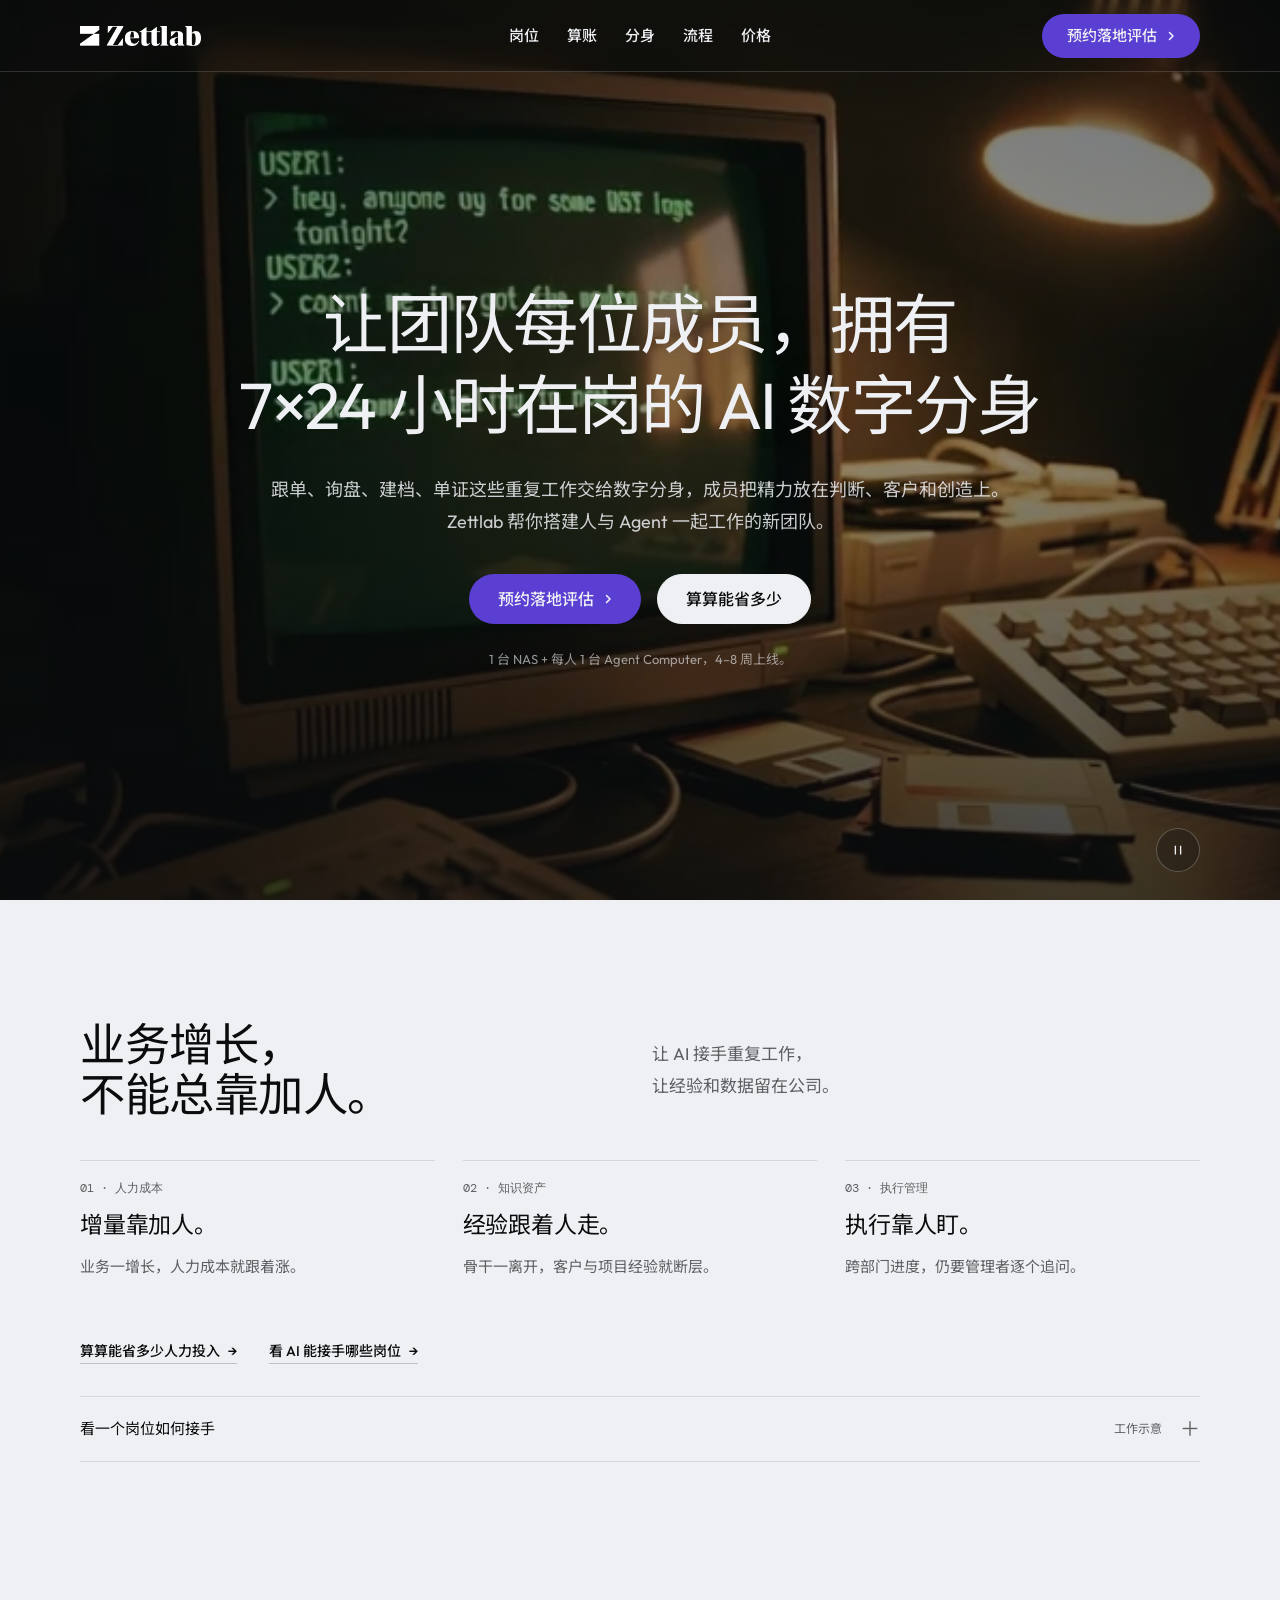
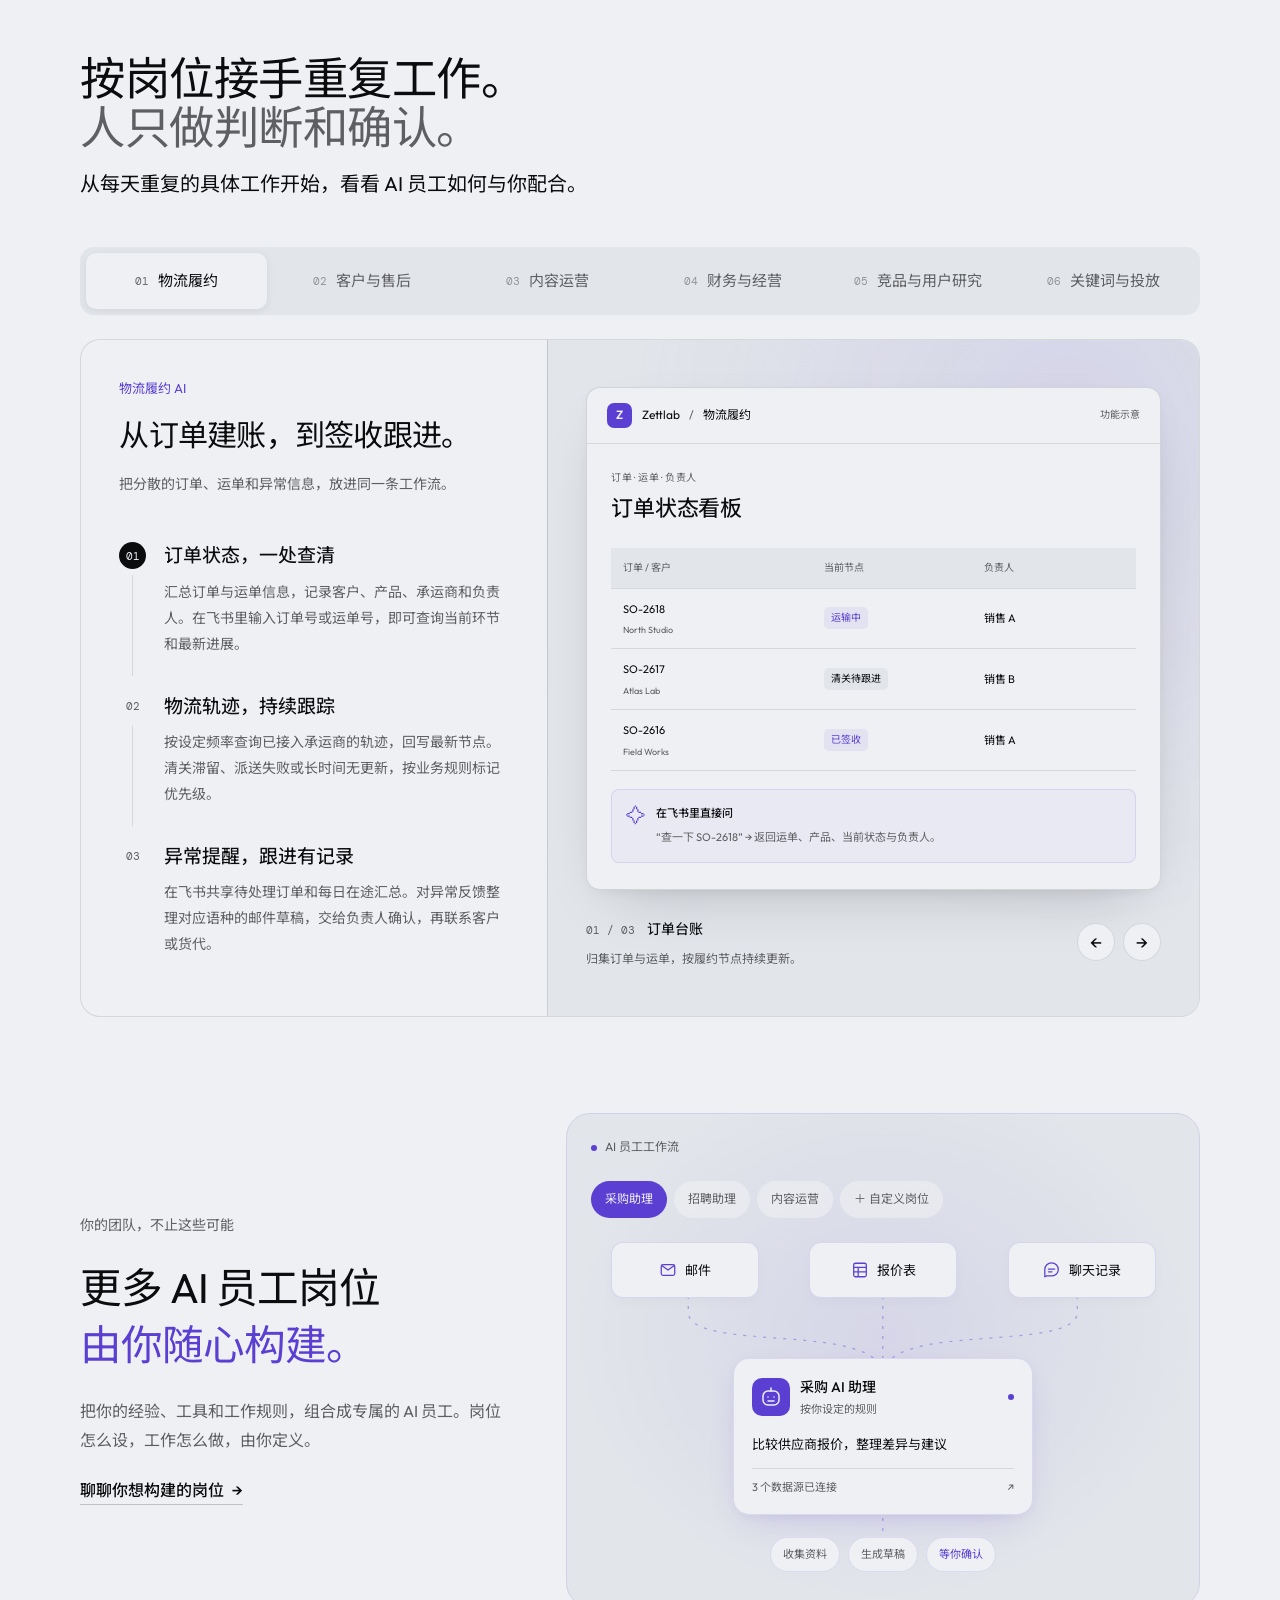
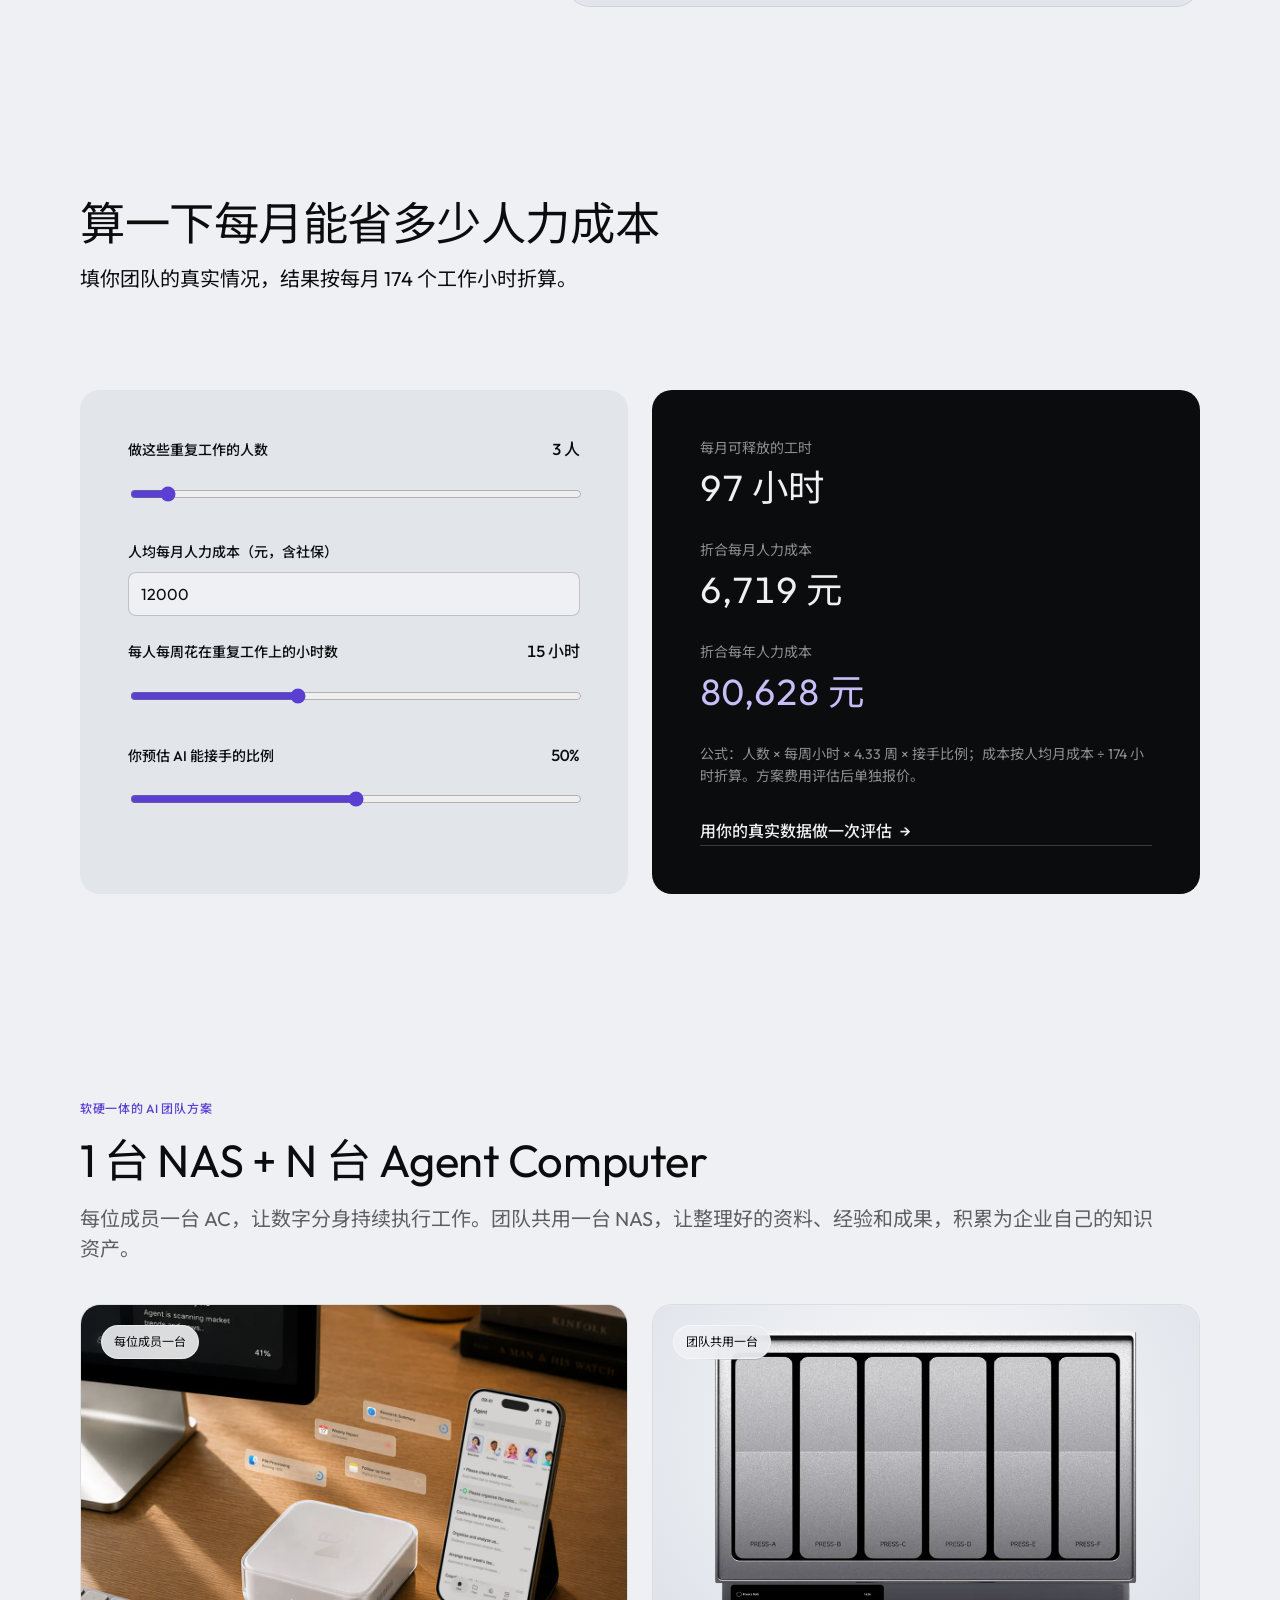
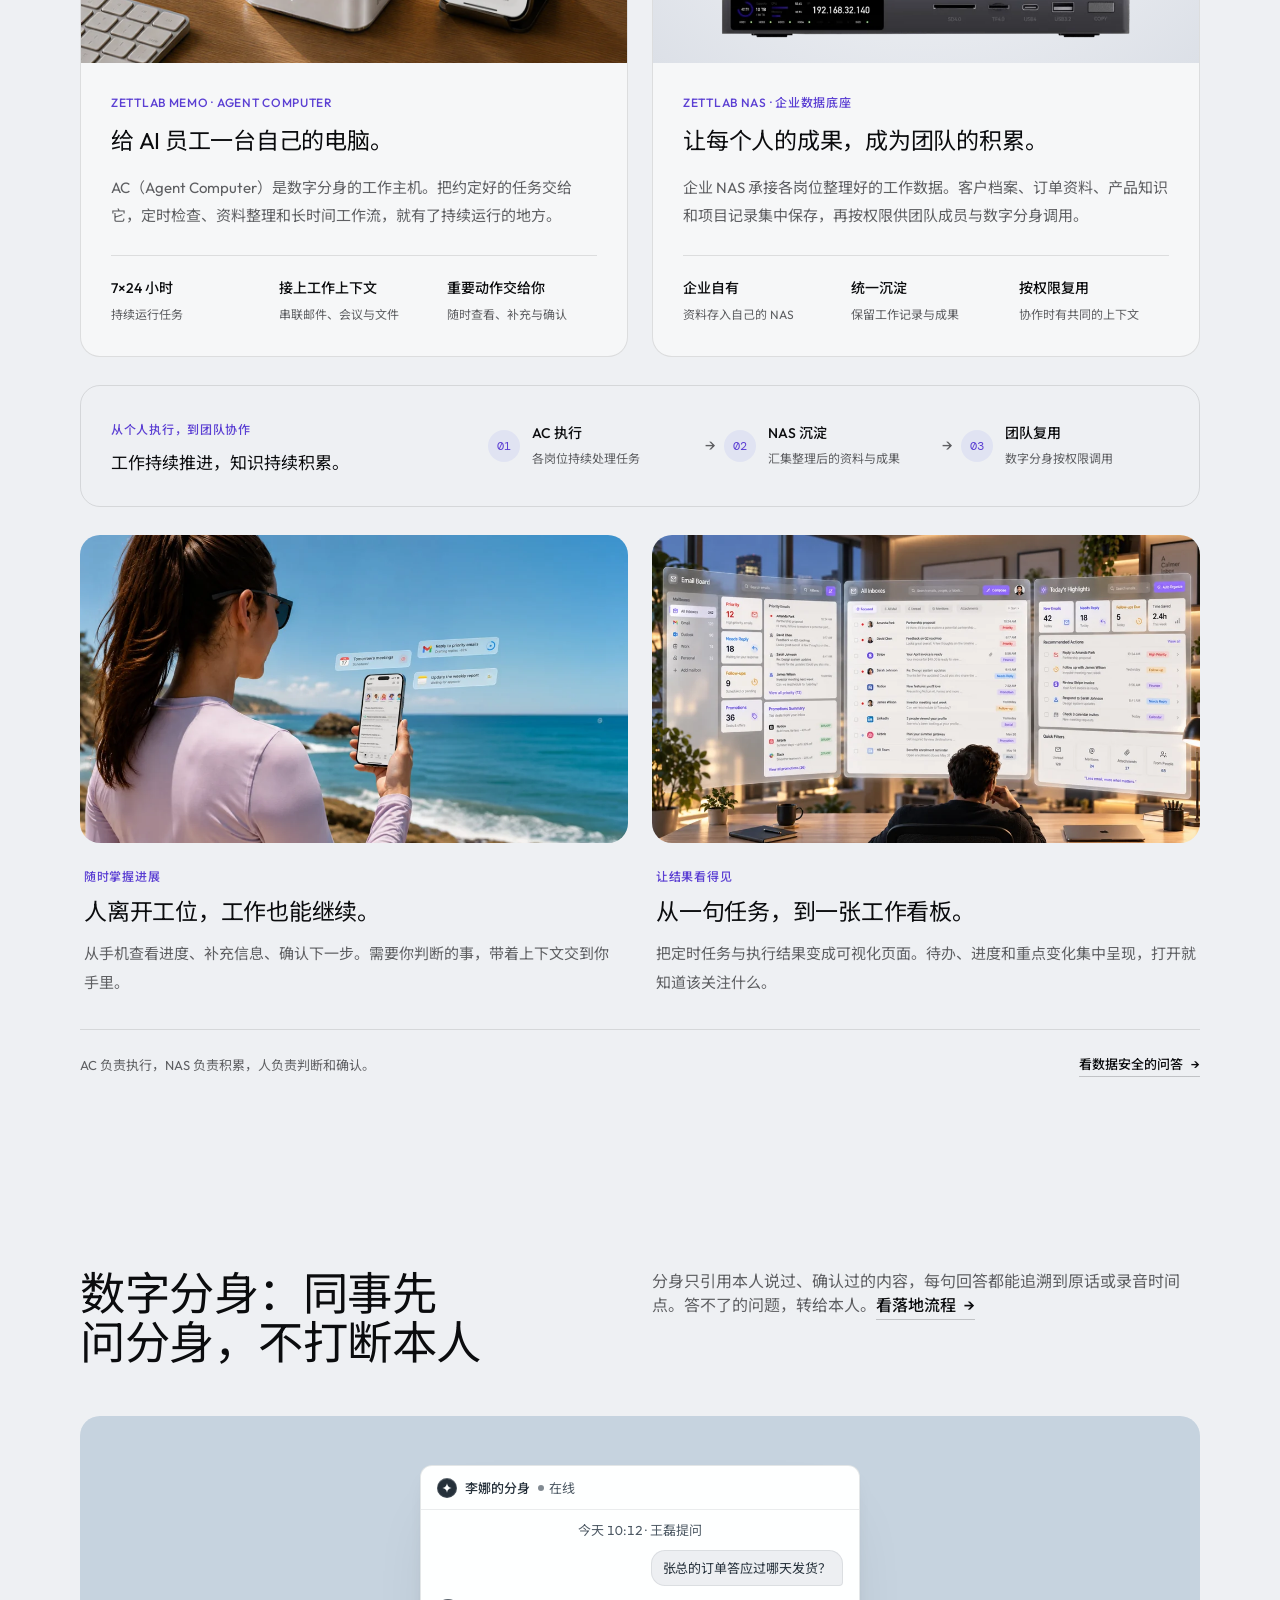
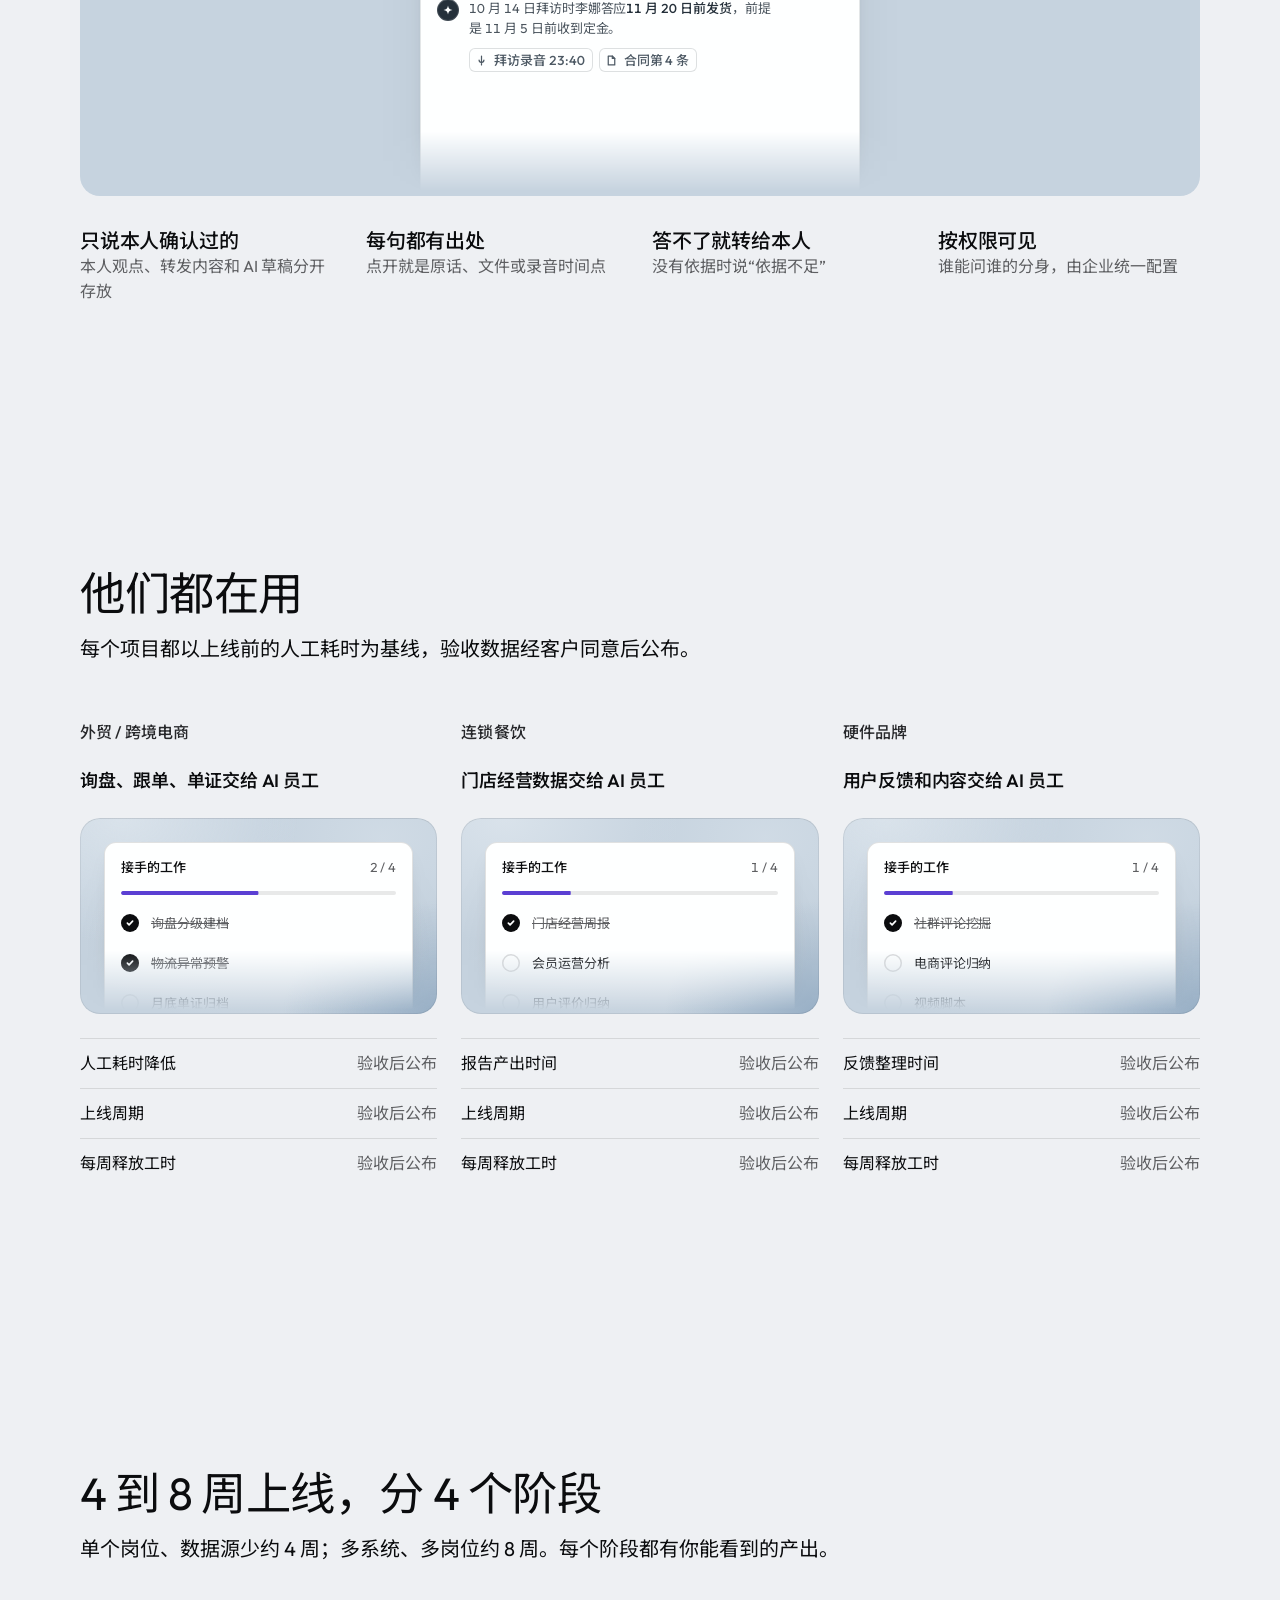
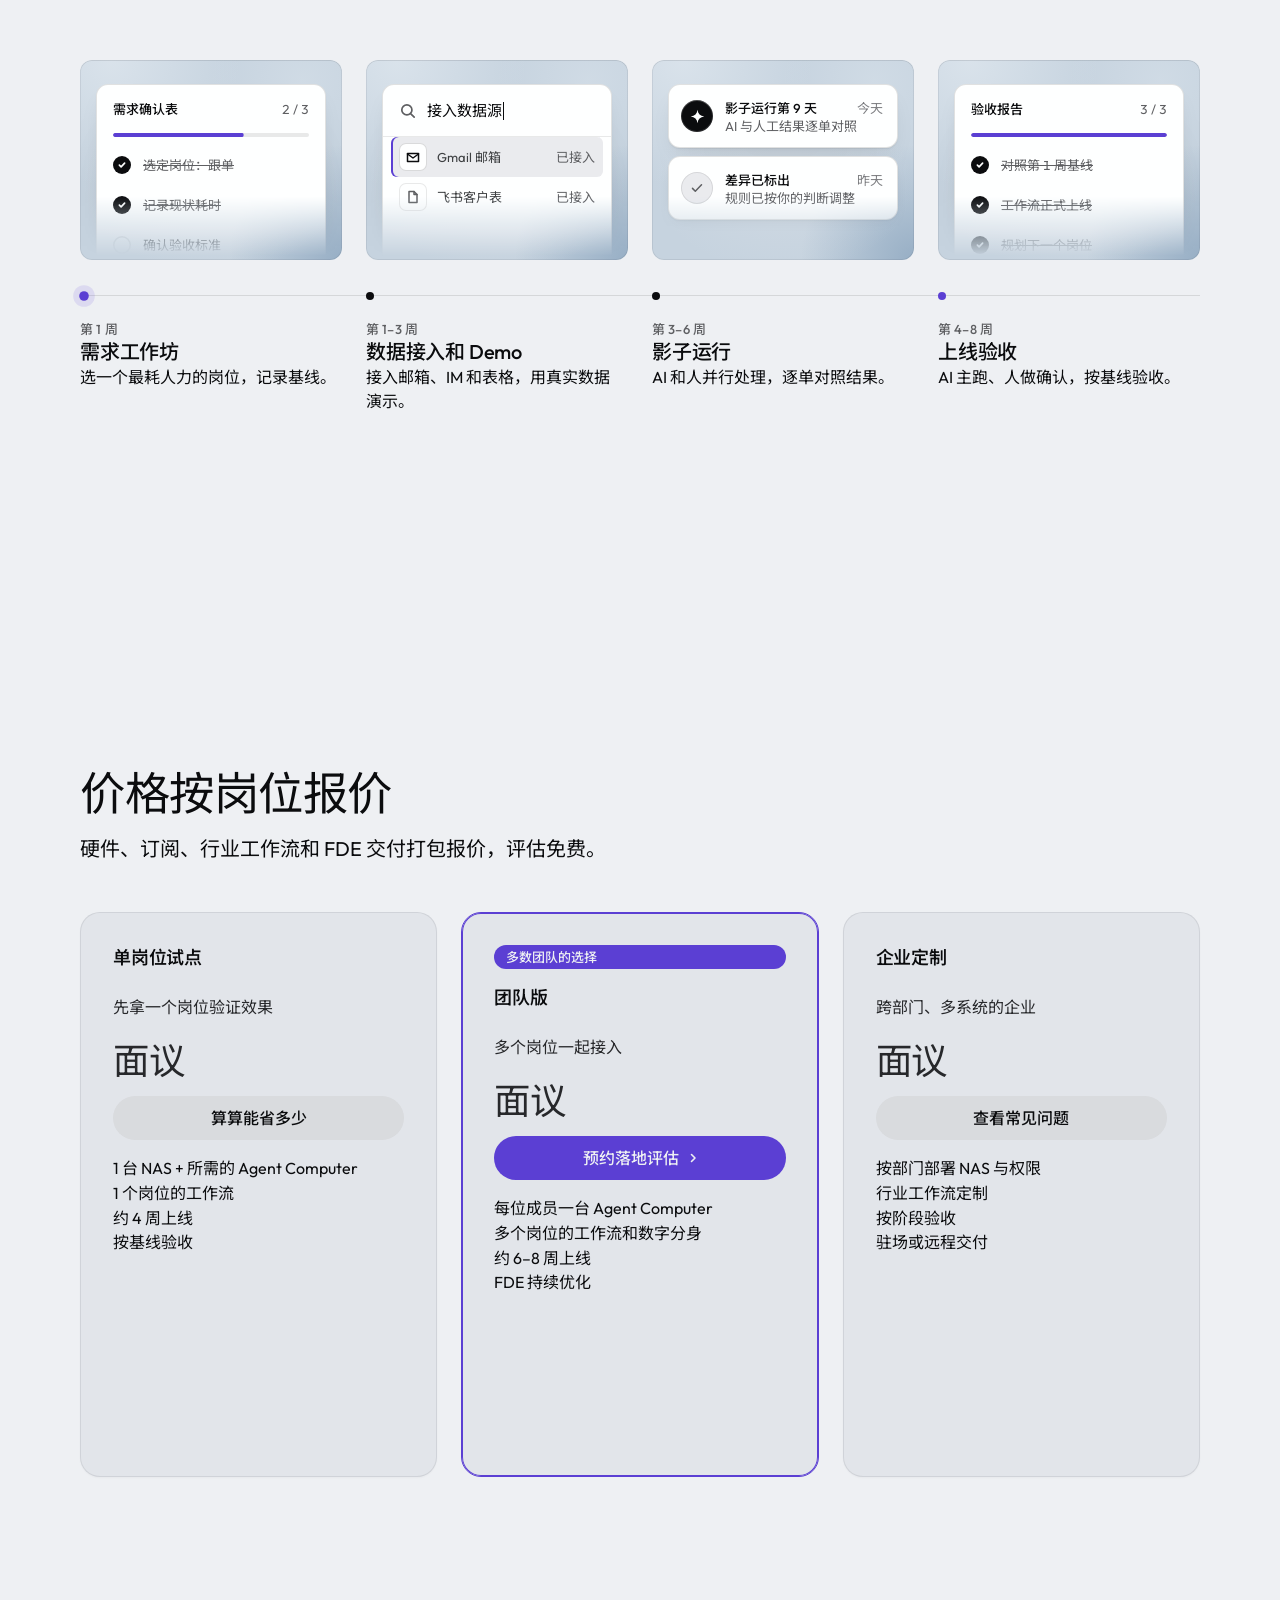
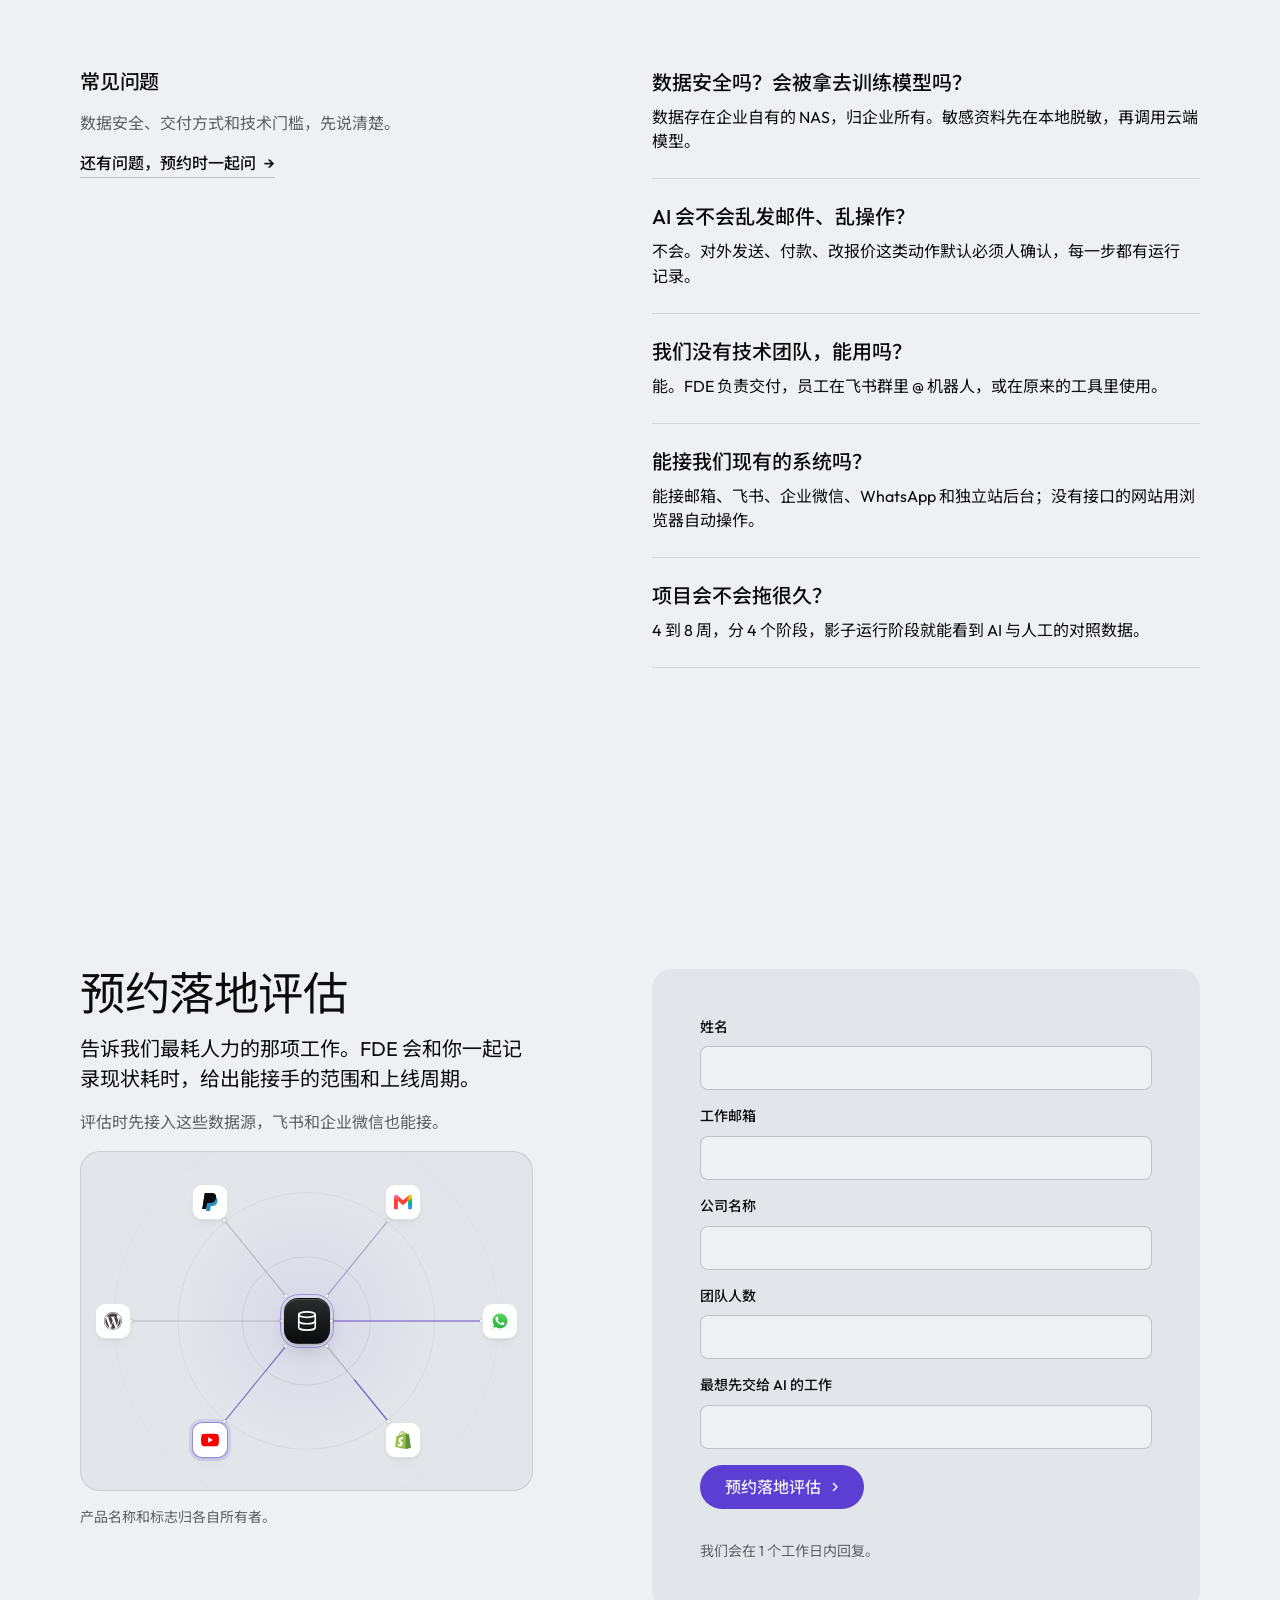
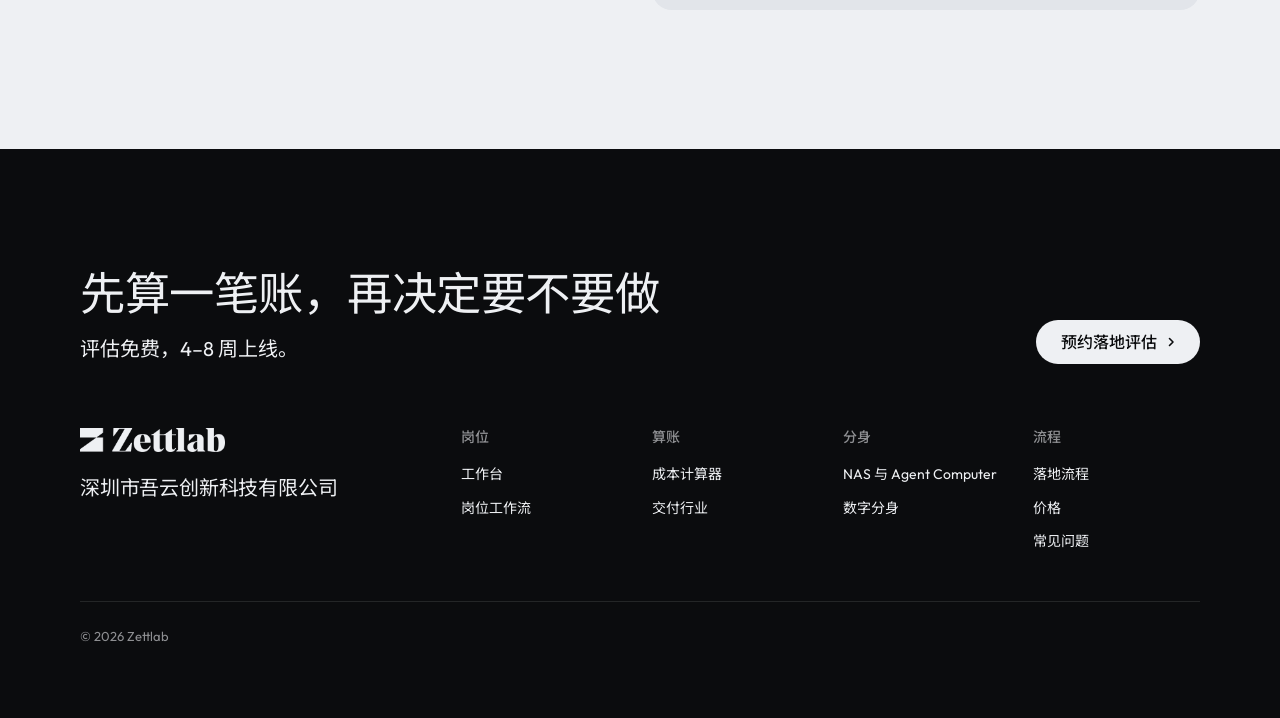
==== commit 288d2765: "Add AC and NAS product story and focus introduction on company needs" ====
--- a/index.html
+++ b/index.html
@@ -147,7 +147,7 @@
   .rail > li:last-child .rail__dot::after { background: var(--p-accent); }
   @media (max-width: 1023px) { .rail__dot::before { display: none; } }
 </style>
-<link rel="stylesheet" href="assets/presentation.css?v=20261111-features">
+<link rel="stylesheet" href="assets/presentation.css?v=20261111-story">
 </head>
 <body>
 <!-- type: software
@@ -197,19 +197,27 @@
     </button>
   </section>
 
-  <!-- 02 工作台（app-frame） -->
+  <!-- 02 企业视角：增长成本、知识资产与执行管理 -->
   <section class="section" id="desk" aria-labelledby="desk-h">
     <div class="wrap">
       <div class="grid">
-        <h2 id="desk-h" class="span-5">AI 员工的工作台</h2>
-        <p class="span-6 start-7 muted">夜里的询盘、物流异常和单证缺件，第二天上班前已经处理好。需要人判断的，列在最前面等你确认。<a class="link" href="#jobs">看各岗位能接手的工作</a></p>
-      </div>
-      <div class="ui app fill" role="img" aria-label="AI 员工的夜间工作队列：十项任务，其中三项等人确认；右侧是给德国客户的物流异常通知草稿" data-ui-pause-host>
+        <h2 id="desk-h" class="span-6">业务增长，<br>不能总靠加人。</h2>
+        <p class="span-6 start-7 muted desk-lead">让 AI 接手重复工作，<br>让经验和数据留在公司。</p>
+      </div>
+      <ol class="desk-pains" aria-label="企业增长中的三个问题">
+        <li data-pain-reveal><span class="desk-pains__number">01 · 人力成本</span><h3>增量靠加人。</h3><p>业务一增长，人力成本就跟着涨。</p></li>
+        <li data-pain-reveal><span class="desk-pains__number">02 · 知识资产</span><h3>经验跟着人走。</h3><p>骨干一离开，客户与项目经验就断层。</p></li>
+        <li data-pain-reveal><span class="desk-pains__number">03 · 执行管理</span><h3>执行靠人盯。</h3><p>跨部门进度，仍要管理者逐个追问。</p></li>
+      </ol>
+      <div class="desk-actions"><a class="link" href="#roi">算算能省多少人力投入</a><a class="link" href="#jobs">看 AI 能接手哪些岗位</a></div>
+      <details class="desk-example">
+        <summary><span>看一个岗位如何接手</span><span class="desk-example__hint">工作示意 <span aria-hidden="true">＋</span></span></summary>
+      <div class="ui app fill" role="img" aria-label="AI 员工工作示意：集中整理任务，三项待人确认；右侧展示物流异常的原因、处理准备与待确认事项" data-ui-pause-host>
         <div class="app__pane app__pane--list">
           <div class="ui ui-panel ui-win" data-ui="window" data-open="待处理" data-work="处理中" data-done="已完成">
             <div class="ui-win__bar">
               <span class="ui-dots" aria-hidden="true"><i></i><i></i><i></i></span>
-              <span class="ui-win__crumb">工作台 <i>/</i> <b>昨夜</b></span>
+              <span class="ui-win__crumb">AI 已整理 <i>/</i> <b>等你确认</b></span>
               <span class="ui-spacer"></span>
             </div>
             <div class="ui-win__body">
@@ -238,14 +246,11 @@
         <div class="app__pane app__pane--open">
           <div class="ui ui-doc" data-ui="doc">
             <article class="ui-doc__page">
-              <div class="ui-doc__label">李娜的分身 · 02:14 生成 · 待确认后发送</div>
-              <div class="ui-doc__title">致 Daniel：订单 SO-2611 物流更新</div>
-              <div class="ui-doc__text">Hi Daniel, your order SO-2611 is <mark class="ui-doc__mark is-on">held at German customs</mark> since 8 November.</div>
-              <div class="ui-doc__text">Our forwarder is sending the <mark class="ui-doc__mark" data-kind="依据" data-msg="货代已在 11 月 10 日 01:58 回复确认" data-where="货代微信群">missing customs document</mark> today. We expect delivery by 14 November.</div>
-              <div class="ui-doc__text">We will update you as soon as the parcel moves. Thank you for your patience.</div>
-              <div class="ui-doc__text">Best regards, Li Na</div>
-              <div class="ui-doc__text">附：DHL 轨迹截图 · 合同 · 商业发票</div>
-              <div class="ui-doc__text">抄送：物流负责人</div>
+              <div class="ui-doc__label">工作示意 · 物流跟单 AI · 待你确认</div>
+              <div class="ui-doc__title">这票货卡在清关，处理准备已做好。</div>
+              <div class="ui-doc__text"><strong>发现了什么</strong><br>订单 SO-2611 <mark class="ui-doc__mark is-on">清关超过 48 小时无更新</mark>，已标记为待跟进异常。</div>
+              <div class="ui-doc__text"><strong>AI 已经做了什么</strong><br>核对轨迹、订单台账和货代回复，确认<mark class="ui-doc__mark" data-kind="补件依据" data-msg="货代已回复确认，今天补交缺失的清关文件。" data-where="货代沟通记录 · 01:58">缺失的清关文件今天补交</mark>；给客户的英文邮件草稿和相关附件已备好。</div>
+              <div class="ui-doc__text desk-confirm"><strong>现在只需你确认</strong><br>核实补件安排与预计送达时间，再决定发送。对外通知由你把关。</div>
             </article>
             <aside class="ui-doc__note ui-panel is-on" aria-live="polite">
               <div class="ui-doc__kind"><span class="ui-doc__dot"></span><span data-doc-kind>依据</span></div>
@@ -255,6 +260,7 @@
           </div>
         </div>
       </div>
+      </details>
     </div>
   </section>
 
@@ -536,24 +542,71 @@
     </div>
   </section>
 
-  <!-- 05 三个支柱：1 NAS + N AC（split-text-left + fanin 图） -->
+  <!-- 05 软硬一体：个人 AC 持续执行，企业 NAS 沉淀知识 -->
   <section class="section" id="system" aria-labelledby="system-h">
     <div class="wrap">
-      <div class="grid">
-        <div class="span-5 stack-6">
-          <h2 id="system-h">1 台 NAS 加 N 台 Agent Computer</h2>
-          <p class="t-lead">每位成员一台 Agent Computer，数字分身在工作现场 7×24 小时运行工作流。整理好的工作数据按权限汇入企业 NAS，成为团队共用的数据资产。</p>
-          <ul class="stack-4">
-            <li>7×24 小时持续运行，夜里的事第二天前处理好</li>
-            <li>数据存在企业自有 NAS，归企业所有</li>
-            <li>成员通过分身协作，少开会、少被打断</li>
-          </ul>
-          <a class="link" href="#faq">看数据安全的问答</a>
-        </div>
-        <div class="frame frame--split span-6 start-7">
-          <div class="dg" data-dg-still data-diagram='{"layout":"fanin","alt":"销售、客服、订单、财务、运营和管理者的 Agent Computer 把工作数据汇入企业 NAS，再供数字分身和经营简报调用。","sources":[{"label":"销售","icon":"ui:user","sub":"Agent Computer"},{"label":"客服","icon":"ui:message-circle","sub":"Agent Computer"},{"label":"订单","icon":"ui:package","sub":"Agent Computer"},{"label":"财务","icon":"ui:receipt","sub":"Agent Computer"},{"label":"运营","icon":"ui:chart-column","sub":"Agent Computer"},{"label":"管理者","icon":"ui:briefcase","sub":"Agent Computer"}],"target":{"label":"企业 NAS","icon":"ui:database"},"then":{"label":"数字分身","icon":"ui:bot","meta":"按权限"}}'></div>
-        </div>
-      </div>
+      <div class="section-head hardware-head">
+        <p class="hardware-eyebrow">软硬一体的 AI 团队方案</p>
+        <h2 id="system-h">1 台 NAS + N 台 Agent Computer</h2>
+        <p>每位成员一台 AC，让数字分身持续执行工作。团队共用一台 NAS，让整理好的资料、经验和成果，积累为企业自己的知识资产。</p>
+      </div>
+
+      <div class="hardware-products">
+        <article class="hardware-product hardware-product--ac" data-hardware-reveal>
+          <div class="hardware-product__visual">
+            <img src="assets/hardware/memo-desk.webp" alt="桌面上的 Zettlab Memo Agent Computer，与手机和显示器一起使用" width="1200" height="900" loading="lazy" decoding="async">
+            <span class="hardware-product__badge">每位成员一台</span>
+          </div>
+          <div class="hardware-product__body">
+            <p class="hardware-eyebrow">ZETTLAB MEMO · AGENT COMPUTER</p>
+            <h3>给 AI 员工一台自己的电脑。</h3>
+            <p>AC（Agent Computer）是数字分身的工作主机。把约定好的任务交给它，定时检查、资料整理和长时间工作流，就有了持续运行的地方。</p>
+            <dl class="hardware-facts">
+              <div><dt>7×24 小时</dt><dd>持续运行任务</dd></div>
+              <div><dt>接上工作上下文</dt><dd>串联邮件、会议与文件</dd></div>
+              <div><dt>重要动作交给你</dt><dd>随时查看、补充与确认</dd></div>
+            </dl>
+          </div>
+        </article>
+
+        <article class="hardware-product hardware-product--nas" data-hardware-reveal>
+          <div class="hardware-product__visual hardware-product__visual--nas">
+            <img src="assets/hardware/nas-d6.webp" alt="Zettlab D6 NAS 实物，作为团队资料与知识资产的存储设备" width="1200" height="1200" loading="lazy" decoding="async">
+            <span class="hardware-product__badge">团队共用一台</span>
+          </div>
+          <div class="hardware-product__body">
+            <p class="hardware-eyebrow">ZETTLAB NAS · 企业数据底座</p>
+            <h3>让每个人的成果，成为团队的积累。</h3>
+            <p>企业 NAS 承接各岗位整理好的工作数据。客户档案、订单资料、产品知识和项目记录集中保存，再按权限供团队成员与数字分身调用。</p>
+            <dl class="hardware-facts">
+              <div><dt>企业自有</dt><dd>资料存入自己的 NAS</dd></div>
+              <div><dt>统一沉淀</dt><dd>保留工作记录与成果</dd></div>
+              <div><dt>按权限复用</dt><dd>协作时有共同的上下文</dd></div>
+            </dl>
+          </div>
+        </article>
+      </div>
+
+      <div class="hardware-flow" id="hardware-flow" data-hardware-reveal>
+        <div class="hardware-flow__intro"><span class="hardware-eyebrow">从个人执行，到团队协作</span><p>工作持续推进，知识持续积累。</p></div>
+        <ol aria-label="AC 与 NAS 的协作方式">
+          <li><span class="hardware-flow__number">01</span><div><strong>AC 执行</strong><span>各岗位持续处理任务</span></div></li>
+          <li><span class="hardware-flow__number">02</span><div><strong>NAS 沉淀</strong><span>汇集整理后的资料与成果</span></div></li>
+          <li><span class="hardware-flow__number">03</span><div><strong>团队复用</strong><span>数字分身按权限调用</span></div></li>
+        </ol>
+      </div>
+
+      <div class="hardware-scenes">
+        <article class="hardware-scene" data-hardware-reveal>
+          <div class="hardware-scene__image"><img src="assets/hardware/memo-mobile.webp" alt="在户外用手机查看 Zettlab Memo 的任务进度" width="1000" height="750" loading="lazy" decoding="async"></div>
+          <div class="hardware-scene__body"><p class="hardware-eyebrow">随时掌握进展</p><h3>人离开工位，工作也能继续。</h3><p>从手机查看进度、补充信息、确认下一步。需要你判断的事，带着上下文交到你手里。</p></div>
+        </article>
+        <article class="hardware-scene" data-hardware-reveal>
+          <div class="hardware-scene__image"><img src="assets/hardware/memo-dashboard.webp" alt="Zettlab Memo 将任务与工作结果呈现为可视化看板" width="1000" height="556" loading="lazy" decoding="async"></div>
+          <div class="hardware-scene__body"><p class="hardware-eyebrow">让结果看得见</p><h3>从一句任务，到一张工作看板。</h3><p>把定时任务与执行结果变成可视化页面。待办、进度和重点变化集中呈现，打开就知道该关注什么。</p></div>
+        </article>
+      </div>
+      <div class="hardware-foot"><span>AC 负责执行，NAS 负责积累，人负责判断和确认。</span><a class="link" href="#faq">看数据安全的问答</a></div>
     </div>
   </section>
 
@@ -889,6 +942,6 @@
 <script type="module" src="assets/motion/motion.js"></script>
 <script type="module" src="assets/layout/layout.js"></script>
 <script type="module" src="assets/diagrams/mount.js"></script>
-<script type="module" src="assets/presentation.js?v=20261111-features"></script>
+<script type="module" src="assets/presentation.js?v=20261111-story"></script>
 </body>
 </html>
--- a/assets/presentation.css
+++ b/assets/presentation.css
@@ -219,6 +219,126 @@
 #contact.closing > .wrap {
   height: auto;
   grid-template-rows: auto auto;
+}
+
+/* Lead with the daily work that consumes a team's time, then show the handoff. */
+main > #desk { height: auto; min-height: 0; }
+main > #desk > .wrap { height: auto; }
+#desk .desk-lead { max-width: 36em; align-self: center; font-size: 17px; line-height: 1.9; }
+.desk-pains { display: grid; grid-template-columns: repeat(3, minmax(0, 1fr)); gap: 28px; padding: 0; margin: 40px 0; list-style: none; }
+.desk-pains > li { min-width: 0; display: flex; flex-direction: column; padding-top: 18px; border-top: 1px solid var(--line); }
+.desk-pains__number { font: 400 12px/1.5 var(--font-mono); color: var(--p-muted); }
+.desk-pains h3 { margin-top: 12px; font-size: 23px; line-height: 1.4; }
+.desk-pains p { margin-block: 12px 20px; max-width: 25em; color: var(--p-muted); font-size: 15px; line-height: 1.85; }
+.desk-actions { display: flex; flex-wrap: wrap; gap: 12px 32px; font-size: 14px; }
+.desk-example { margin-top: 32px; border-top: 1px solid var(--line); border-bottom: 1px solid var(--line); }
+.desk-example > summary { display: flex; justify-content: space-between; align-items: center; gap: 20px; padding-block: 20px; cursor: pointer; list-style: none; font-size: 15px; }
+.desk-example > summary::-webkit-details-marker { display: none; }
+.desk-example__hint { display: flex; align-items: center; gap: 18px; color: var(--p-muted); font-size: 12px; }
+.desk-example__hint > span { display: block; font-size: 20px; line-height: 1; transition: rotate .25s; }
+.desk-example[open] .desk-example__hint > span { rotate: 45deg; }
+.desk-example[open] { padding-bottom: 24px; }
+#desk .app.ui { flex: none; height: 430px; margin-top: 24px; }
+#desk .app > .app__pane--open > .ui-doc { padding: 28px 24px 72px; }
+#desk .ui-doc__page { padding: 22px; }
+#desk .ui-doc__text { font-size: 14px; line-height: 1.85; }
+#desk .ui-doc__text + .ui-doc__text { margin-top: 14px; }
+#desk .ui-doc__text strong { color: var(--p-ink); font-weight: 500; }
+#desk .desk-confirm { border-top: 1px solid var(--line); padding-top: 14px; }
+#desk .ui-doc .ui-doc__note { display: none; }
+@media (max-width: 1023px) and (min-width: 640px) {
+  #desk .app.ui { grid-template-columns: minmax(0, 4fr) minmax(0, 6fr); grid-template-rows: auto; height: 510px; }
+  #desk .app > .app__pane--list { max-height: none; }
+  #desk .app > .app__pane + .app__pane { border-top: 0; border-left: 1px solid var(--u-line); }
+}
+@media (max-width: 767px) {
+  #desk .desk-lead { font-size: 16px; }
+  .desk-pains { gap: 18px; }
+  .desk-pains h3 { font-size: 20px; }
+  .desk-pains p { font-size: 14px; }
+}
+@media (max-width: 639px) {
+  #desk .desk-lead { font-size: 15px; line-height: 1.9; }
+  .desk-pains { grid-template-columns: minmax(0, 1fr); gap: 22px; margin: 28px 0 32px; }
+  .desk-pains > li { padding-top: 18px; }
+  .desk-pains h3 { margin-top: 10px; }
+  .desk-pains p { max-width: none; margin-block: 10px 12px; }
+  .desk-example { margin-top: 24px; }
+  #desk .app.ui { height: auto; }
+  #desk .app > .app__pane--open > .ui-doc { padding: 16px 14px 56px; }
+  #desk .ui-doc__page { padding: 18px; }
+  #desk .ui-doc__label { font-size: 11px; }
+  #desk .ui-doc__title { margin-block: 10px 18px; font-size: 18px; line-height: 1.6; }
+  #desk .ui-doc__mark { white-space: normal; }
+}
+
+/* Hardware uses real product imagery and grows with its content at every width. */
+main > #system { height: auto; min-height: 0; }
+main > #system > .wrap { height: auto; gap: 28px; }
+#system .hardware-head { max-width: none; margin-bottom: 12px; gap: 18px; }
+#system .hardware-head > p:last-child { max-width: 56em; color: var(--p-muted); }
+#system .hardware-eyebrow { font: 500 12px/1.6 var(--font-text); letter-spacing: .06em; color: var(--p-accent); }
+.hardware-products, .hardware-scenes { display: grid; grid-template-columns: repeat(2, minmax(0, 1fr)); gap: 24px; }
+.hardware-product { min-width: 0; display: flex; flex-direction: column; border: 1px solid var(--line); border-radius: var(--r-lg); overflow: hidden; background: color-mix(in oklab, var(--p-bg) 55%, white); }
+.hardware-product__visual { position: relative; height: clamp(260px, 28vw, 380px); overflow: hidden; background: var(--p-surface); }
+.hardware-product__visual > img { display: block; width: 100%; height: 100%; object-fit: cover; }
+.hardware-product__visual--nas { background: radial-gradient(ellipse at 50% 35%, #f8f9fb, #dce0e7); }
+.hardware-product__visual--nas > img { position: absolute; left: 50%; top: 50%; width: 124%; height: auto; max-width: none; translate: -50% -50%; }
+.hardware-product__badge { position: absolute; top: 20px; left: 20px; padding: 7px 12px; border: 1px solid rgb(255 255 255 / .45); border-radius: 99px; background: rgb(238 240 243 / .9); color: var(--p-ink); font-size: 12px; backdrop-filter: blur(12px); }
+.hardware-product__body { display: flex; flex-direction: column; flex: 1; padding: 30px; }
+.hardware-product__body > h3 { margin-top: 12px; font-size: clamp(21px, 1.8vw, 26px); line-height: 1.45; }
+.hardware-product__body > p:not(.hardware-eyebrow) { margin-block: 16px 24px; color: var(--p-muted); font-size: 15px; line-height: 1.9; }
+.hardware-facts { display: grid; grid-template-columns: repeat(3, minmax(0, 1fr)); gap: 18px; padding-top: 22px; border-top: 1px solid var(--line); margin: auto 0 0; }
+.hardware-facts dt { font-size: 14px; font-weight: 500; }
+.hardware-facts dd { margin: 6px 0 0; color: var(--p-muted); font-size: 12px; line-height: 1.7; }
+.hardware-flow { display: grid; grid-template-columns: minmax(210px, 1fr) minmax(0, 2fr); align-items: center; gap: 36px; padding: 30px; border: 1px solid var(--line); border-radius: var(--r-lg); }
+.hardware-flow__intro > p { margin-top: 8px; font-size: 17px; line-height: 1.6; }
+.hardware-flow ol { display: grid; grid-template-columns: repeat(3, minmax(0, 1fr)); gap: 28px; list-style: none; padding: 0; }
+.hardware-flow li { position: relative; display: flex; align-items: center; gap: 12px; }
+.hardware-flow li:not(:last-child)::after { content: "→"; position: absolute; right: -20px; color: var(--p-muted); font-size: 16px; }
+.hardware-flow__number { display: grid; place-items: center; flex: none; width: 32px; height: 32px; border-radius: 50%; color: var(--p-accent); background: color-mix(in oklab, var(--p-accent) 8%, var(--p-bg)); font: 400 12px var(--font-mono); }
+.hardware-flow strong { display: block; font-size: 14px; font-weight: 500; }
+.hardware-flow li div > span { display: block; margin-top: 5px; color: var(--p-muted); font-size: 12px; line-height: 1.6; }
+.hardware-scene { min-width: 0; }
+.hardware-scene__image { aspect-ratio: 16 / 9; overflow: hidden; border-radius: var(--r-lg); background: var(--p-surface); }
+.hardware-scene__image > img { display: block; width: 100%; height: 100%; object-fit: cover; }
+.hardware-scene__body { padding: 24px 4px 4px; }
+.hardware-scene__body > h3 { margin-top: 9px; font-size: 23px; line-height: 1.45; }
+.hardware-scene__body > p:last-child { margin-top: 12px; max-width: 36em; color: var(--p-muted); font-size: 15px; line-height: 1.9; }
+.hardware-foot { display: flex; flex-wrap: wrap; align-items: center; justify-content: space-between; gap: 16px; border-top: 1px solid var(--line); padding-top: 24px; color: var(--p-muted); font-size: 13px; }
+@media (hover: hover) and (prefers-reduced-motion: no-preference) {
+  .hardware-product__visual > img, .hardware-scene__image > img { transition: scale 800ms cubic-bezier(.22, 1, .36, 1); }
+  .hardware-product:hover .hardware-product__visual > img, .hardware-scene:hover img { scale: 1.025; }
+}
+@media (max-width: 1100px) {
+  .hardware-product__body { padding: 24px; }
+  .hardware-facts { gap: 12px; }
+  .hardware-flow { grid-template-columns: minmax(0, 1fr); gap: 24px; padding: 24px; }
+}
+@media (max-width: 767px) {
+  .hardware-products { grid-template-columns: minmax(0, 1fr); gap: 20px; }
+  .hardware-product__visual { height: auto; aspect-ratio: 20 / 13; }
+  .hardware-scenes { gap: 20px; }
+  .hardware-scene__body > h3 { font-size: 20px; }
+}
+@media (max-width: 639px) {
+  main > #system > .wrap { gap: 24px; }
+  #system .hardware-head { gap: 14px; margin-bottom: 4px; }
+  #system .hardware-head > p:last-child { font-size: 16px; line-height: 1.8; }
+  .hardware-product__body { padding: 22px 20px; }
+  .hardware-product__badge { left: 16px; top: 16px; padding: 6px 10px; font-size: 11px; }
+  .hardware-product__body > p:not(.hardware-eyebrow) { font-size: 14px; }
+  .hardware-facts { gap: 10px; padding-top: 18px; }
+  .hardware-facts dt { font-size: 12px; }
+  .hardware-facts dd { font-size: 11px; }
+  .hardware-flow ol { grid-template-columns: minmax(0, 1fr); gap: 26px; }
+  .hardware-flow li { gap: 14px; }
+  .hardware-flow li:not(:last-child)::after { content: "↓"; top: 41px; left: 11px; right: auto; font-size: 13px; }
+  .hardware-flow li div > span { margin-top: 3px; }
+  .hardware-scenes { grid-template-columns: minmax(0, 1fr); gap: 28px; }
+  .hardware-scene__body { padding-top: 20px; }
+  .hardware-scene__body > p:last-child { font-size: 14px; }
+  .hardware-foot { align-items: flex-start; font-size: 12px; }
 }
 
 /* Detailed role demonstrations and the custom role builder share one section. */
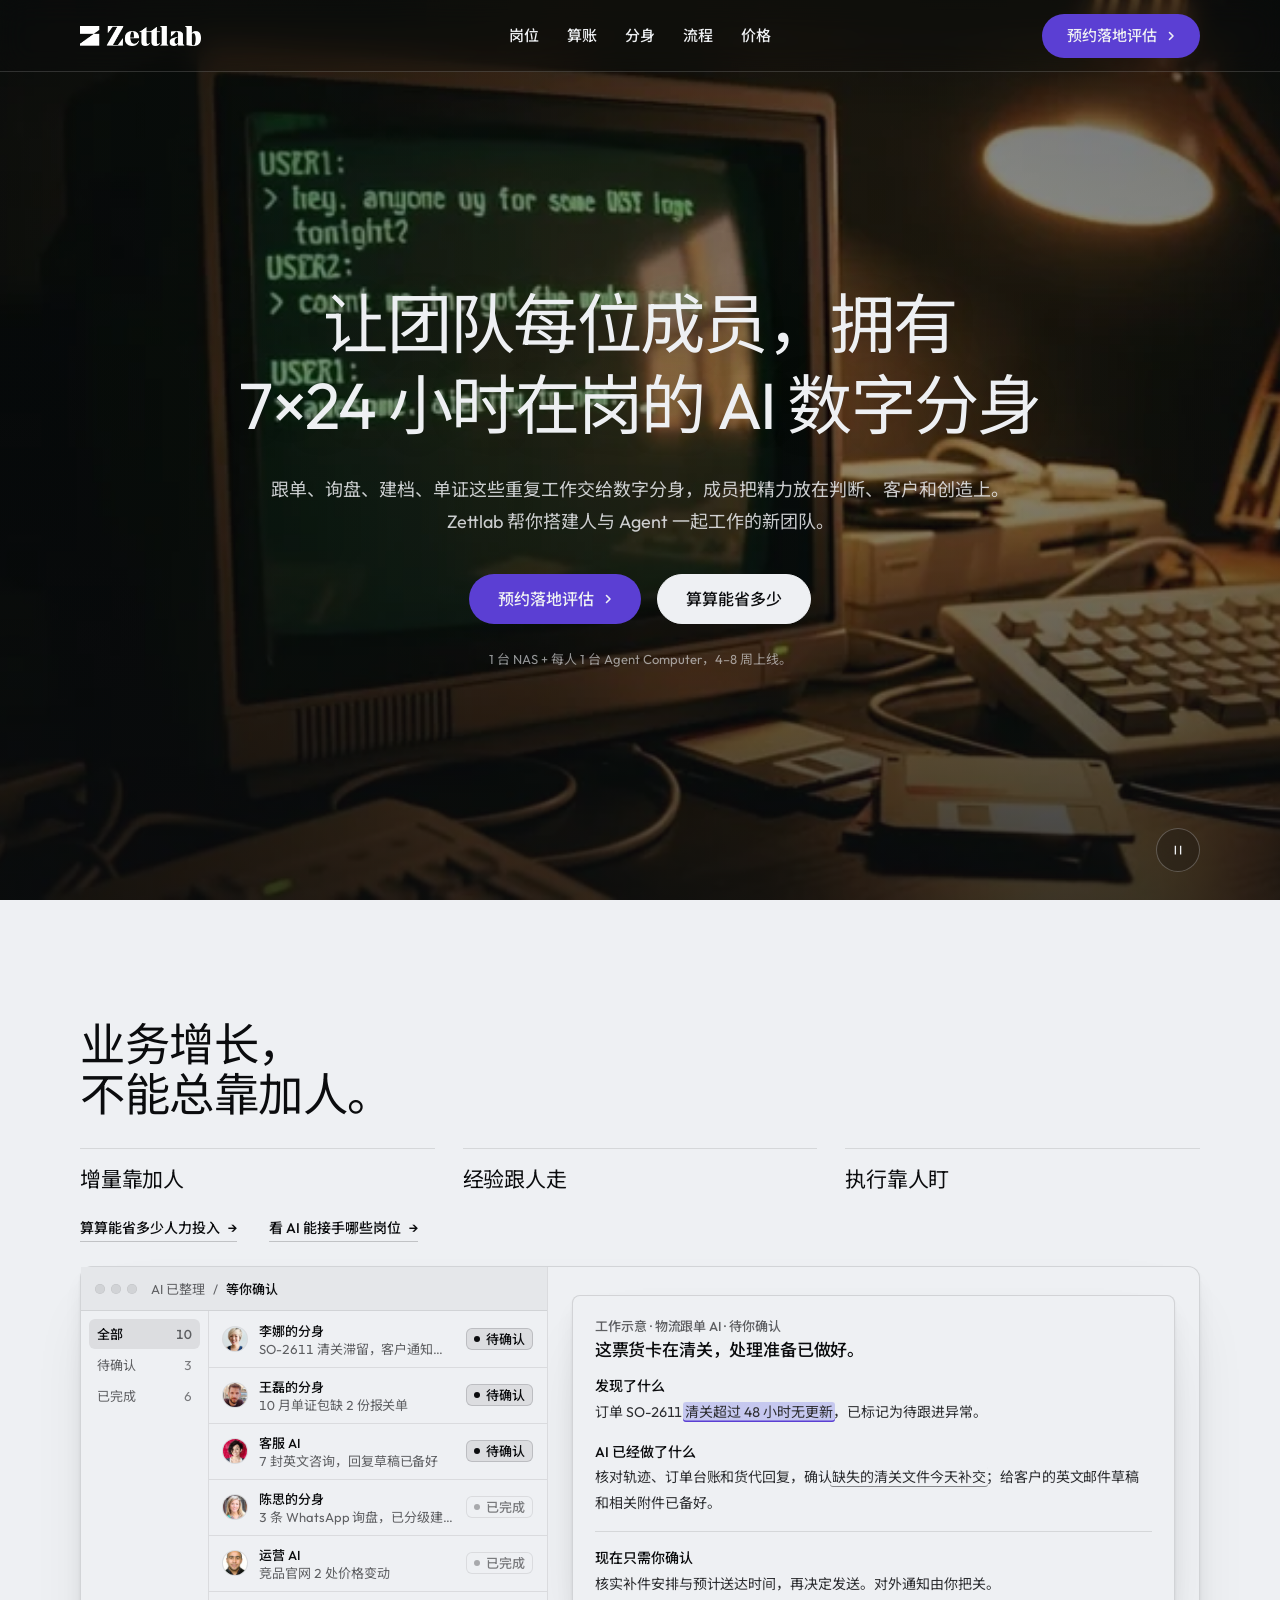
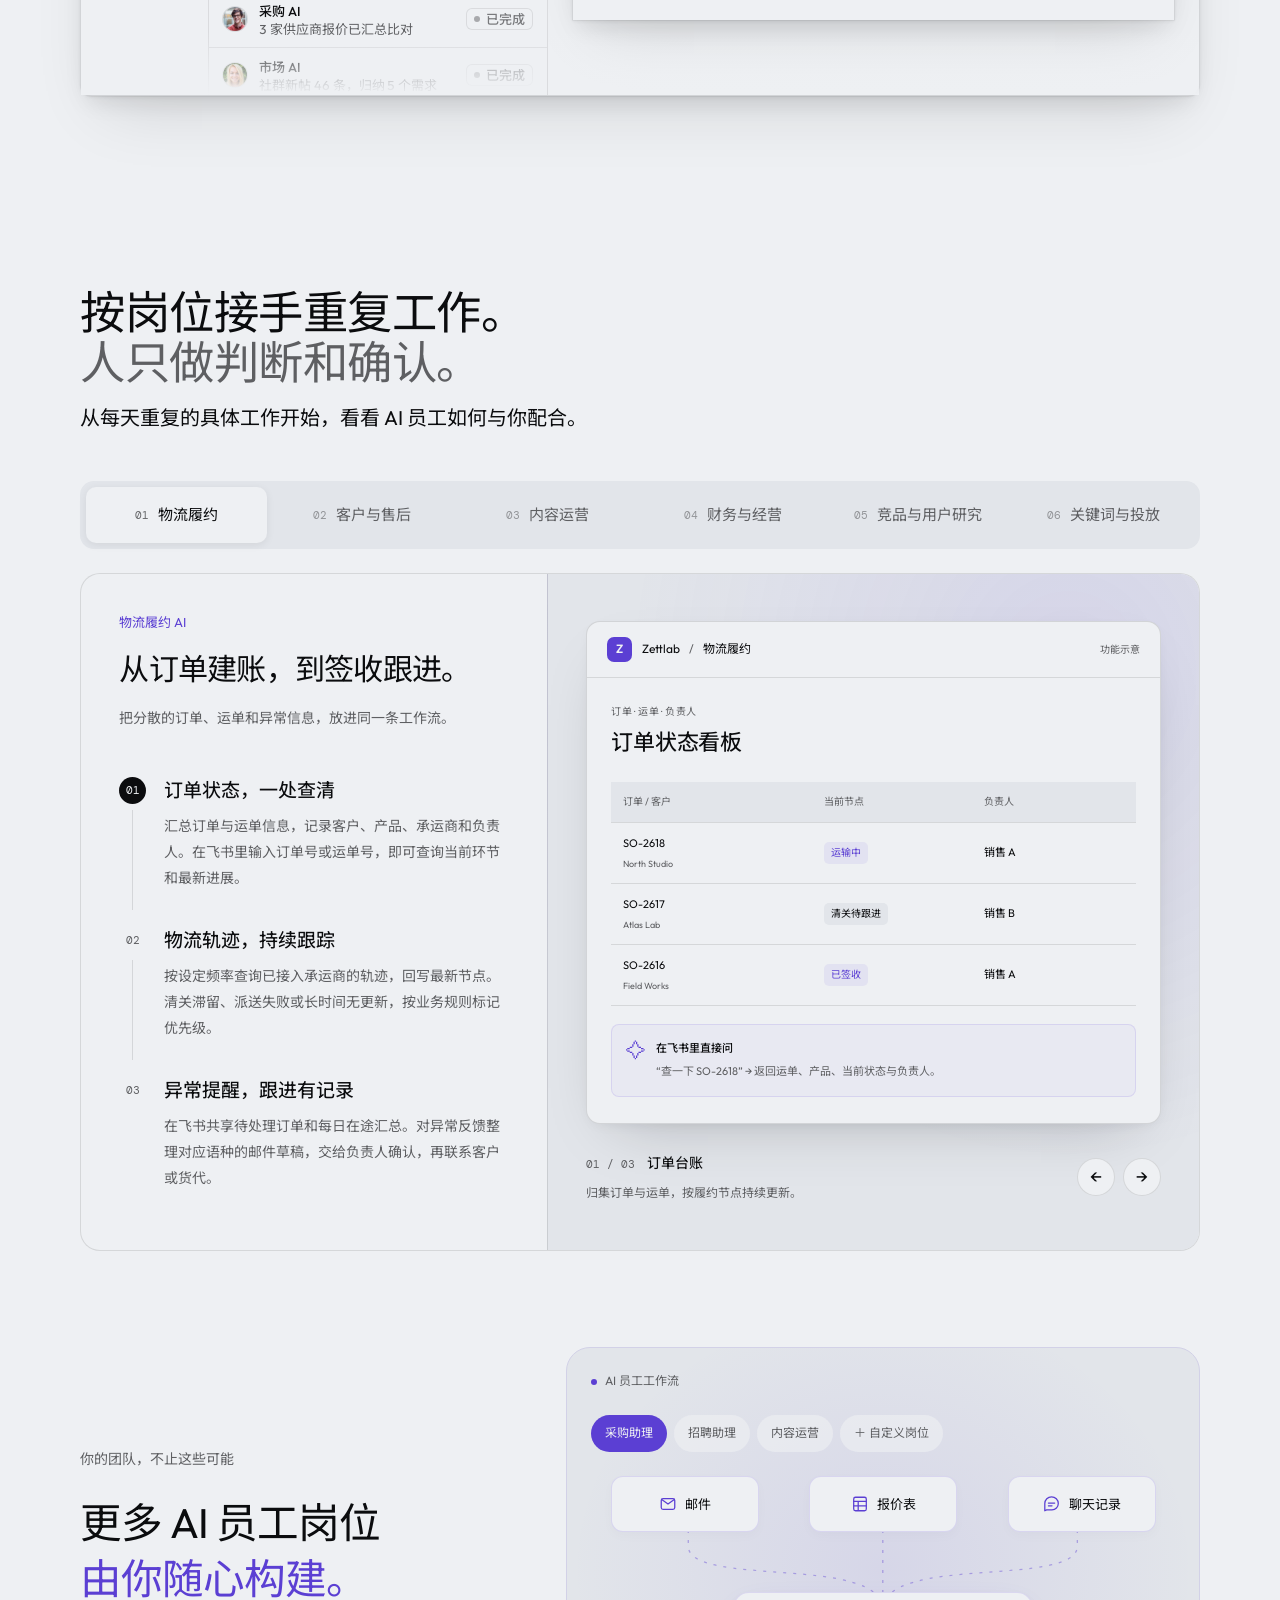
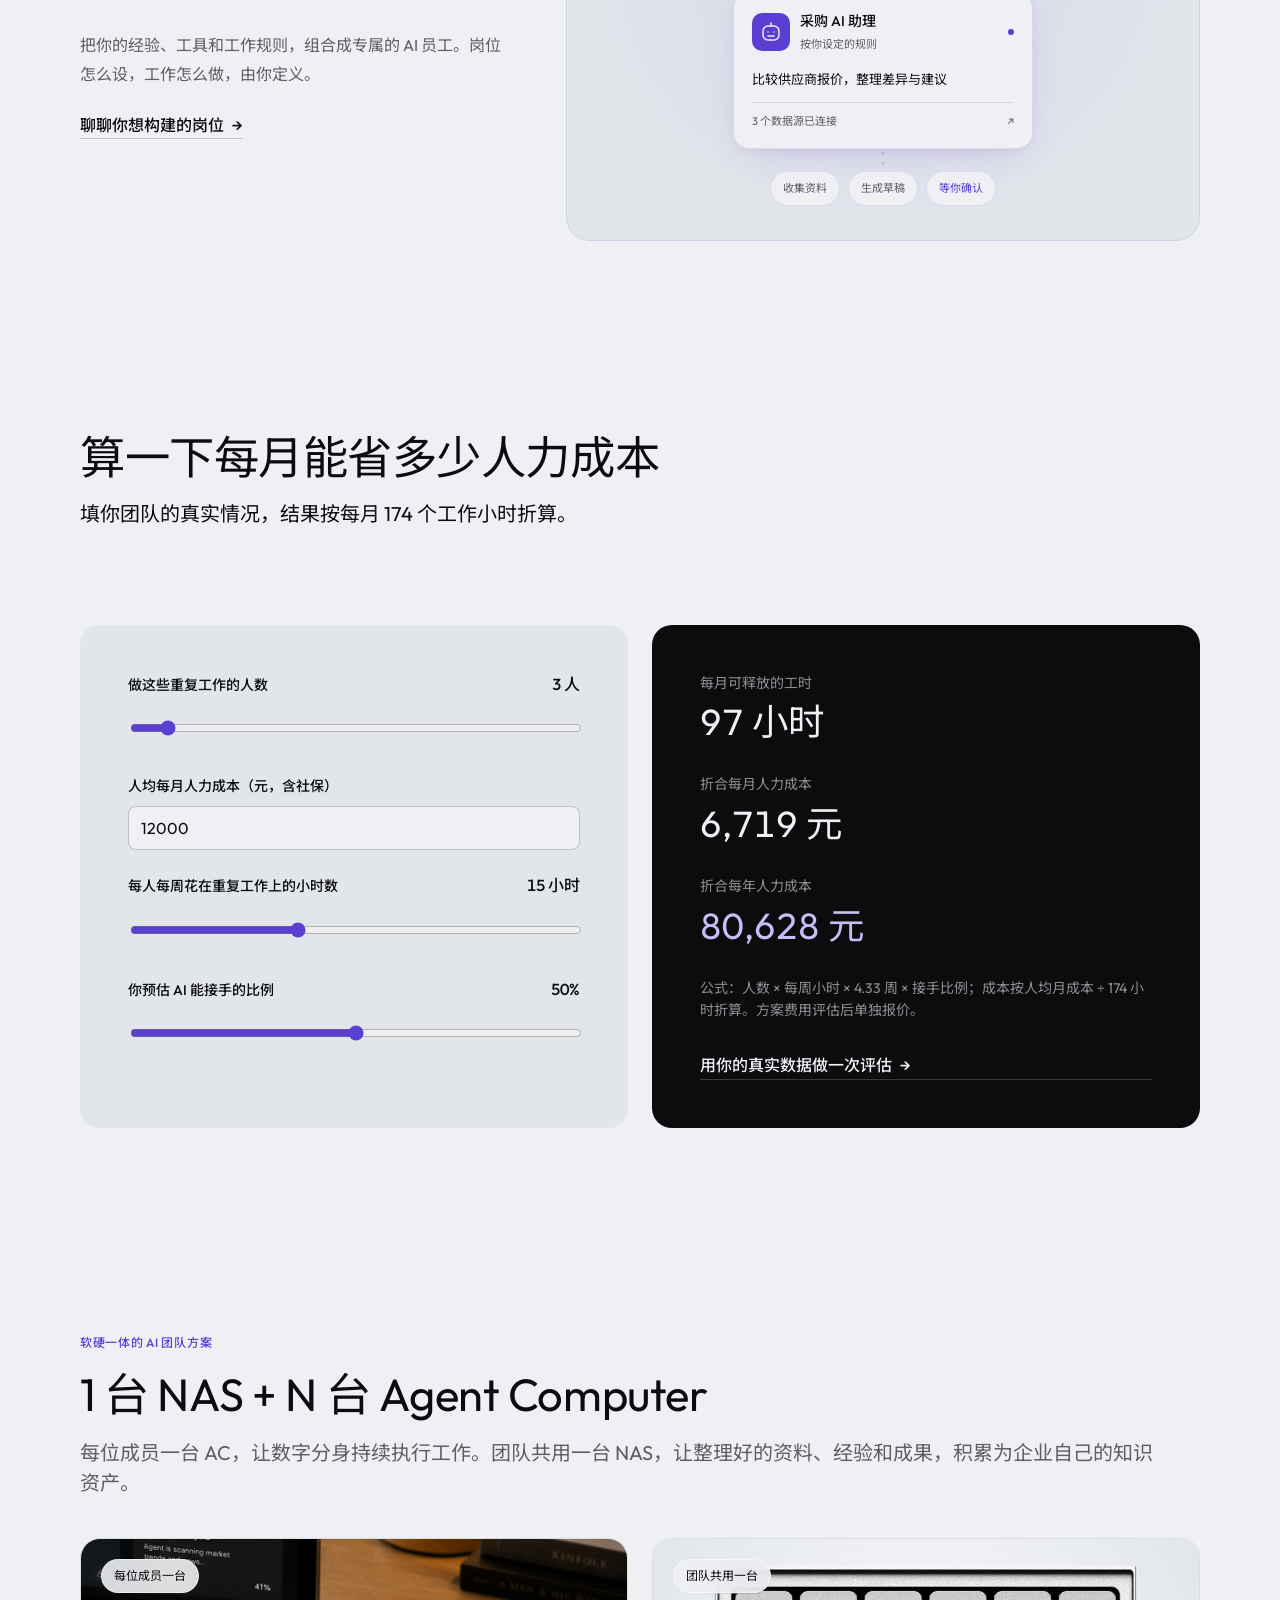
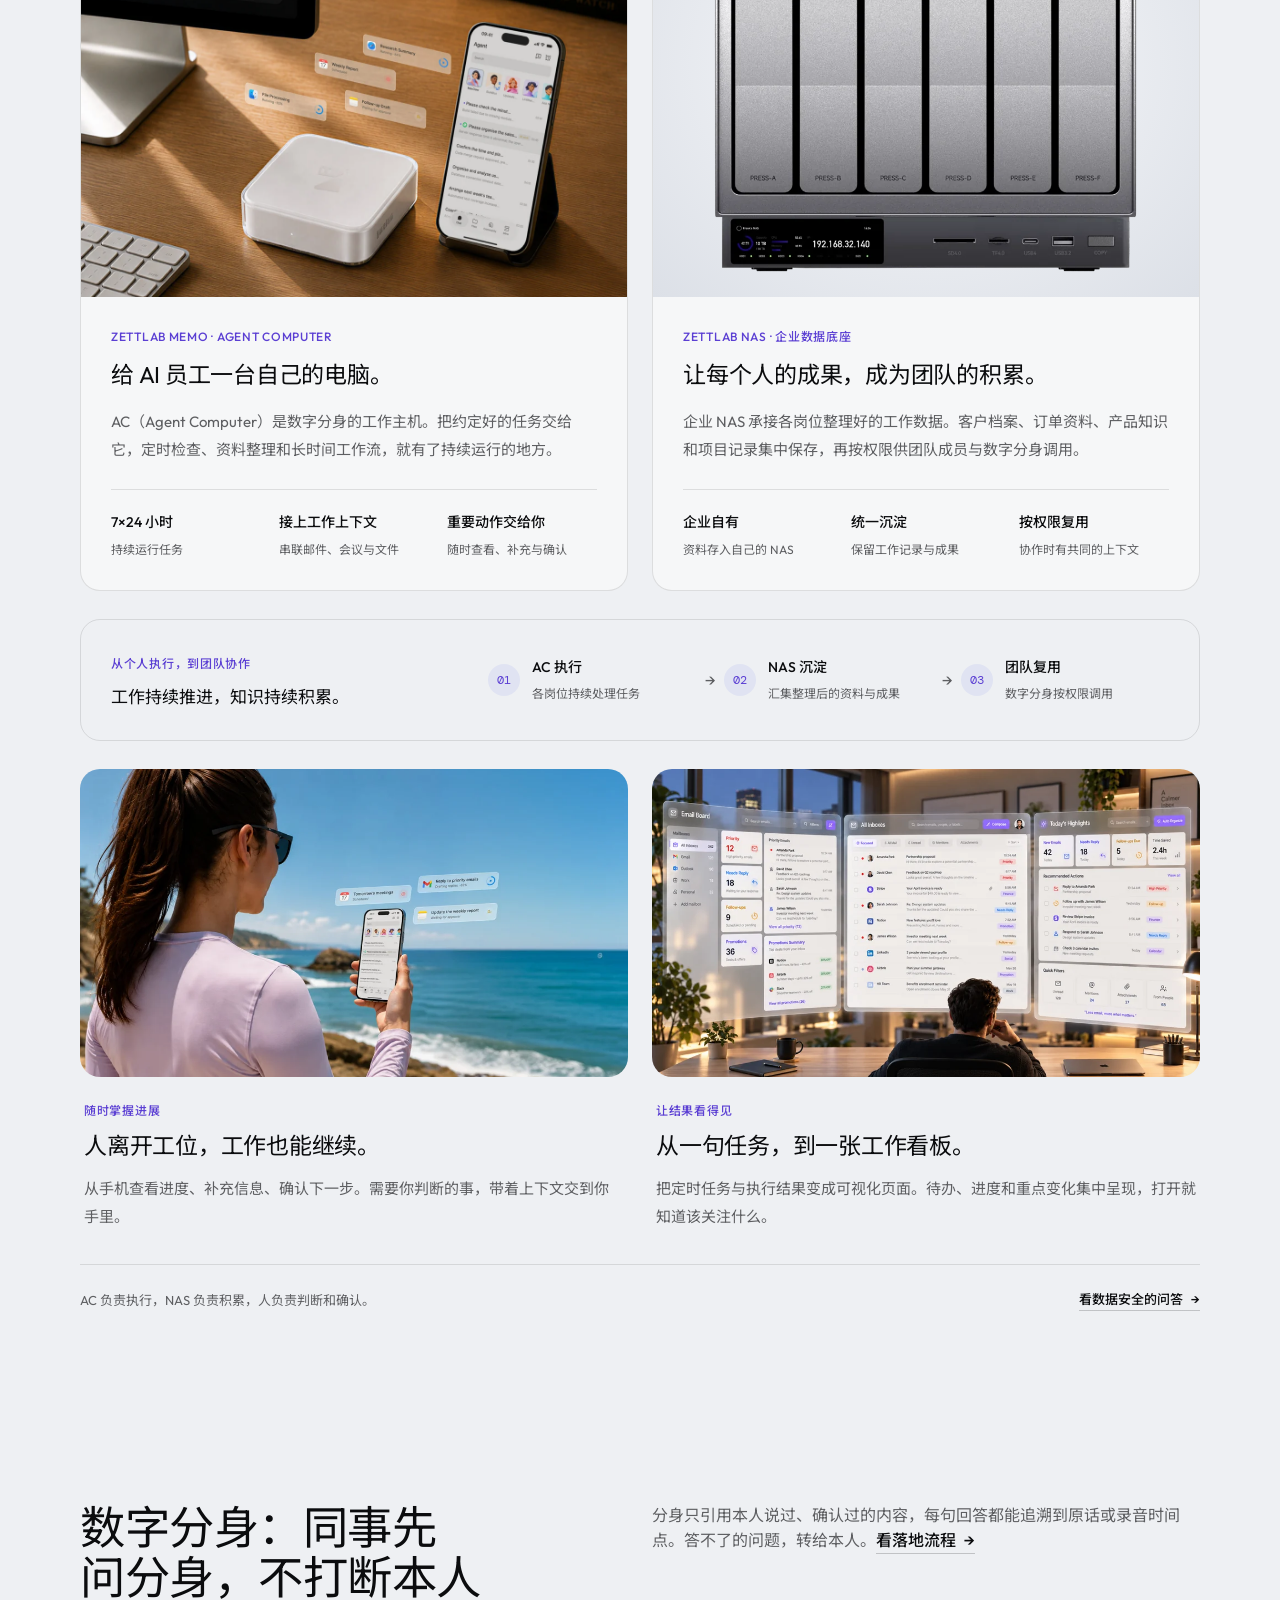
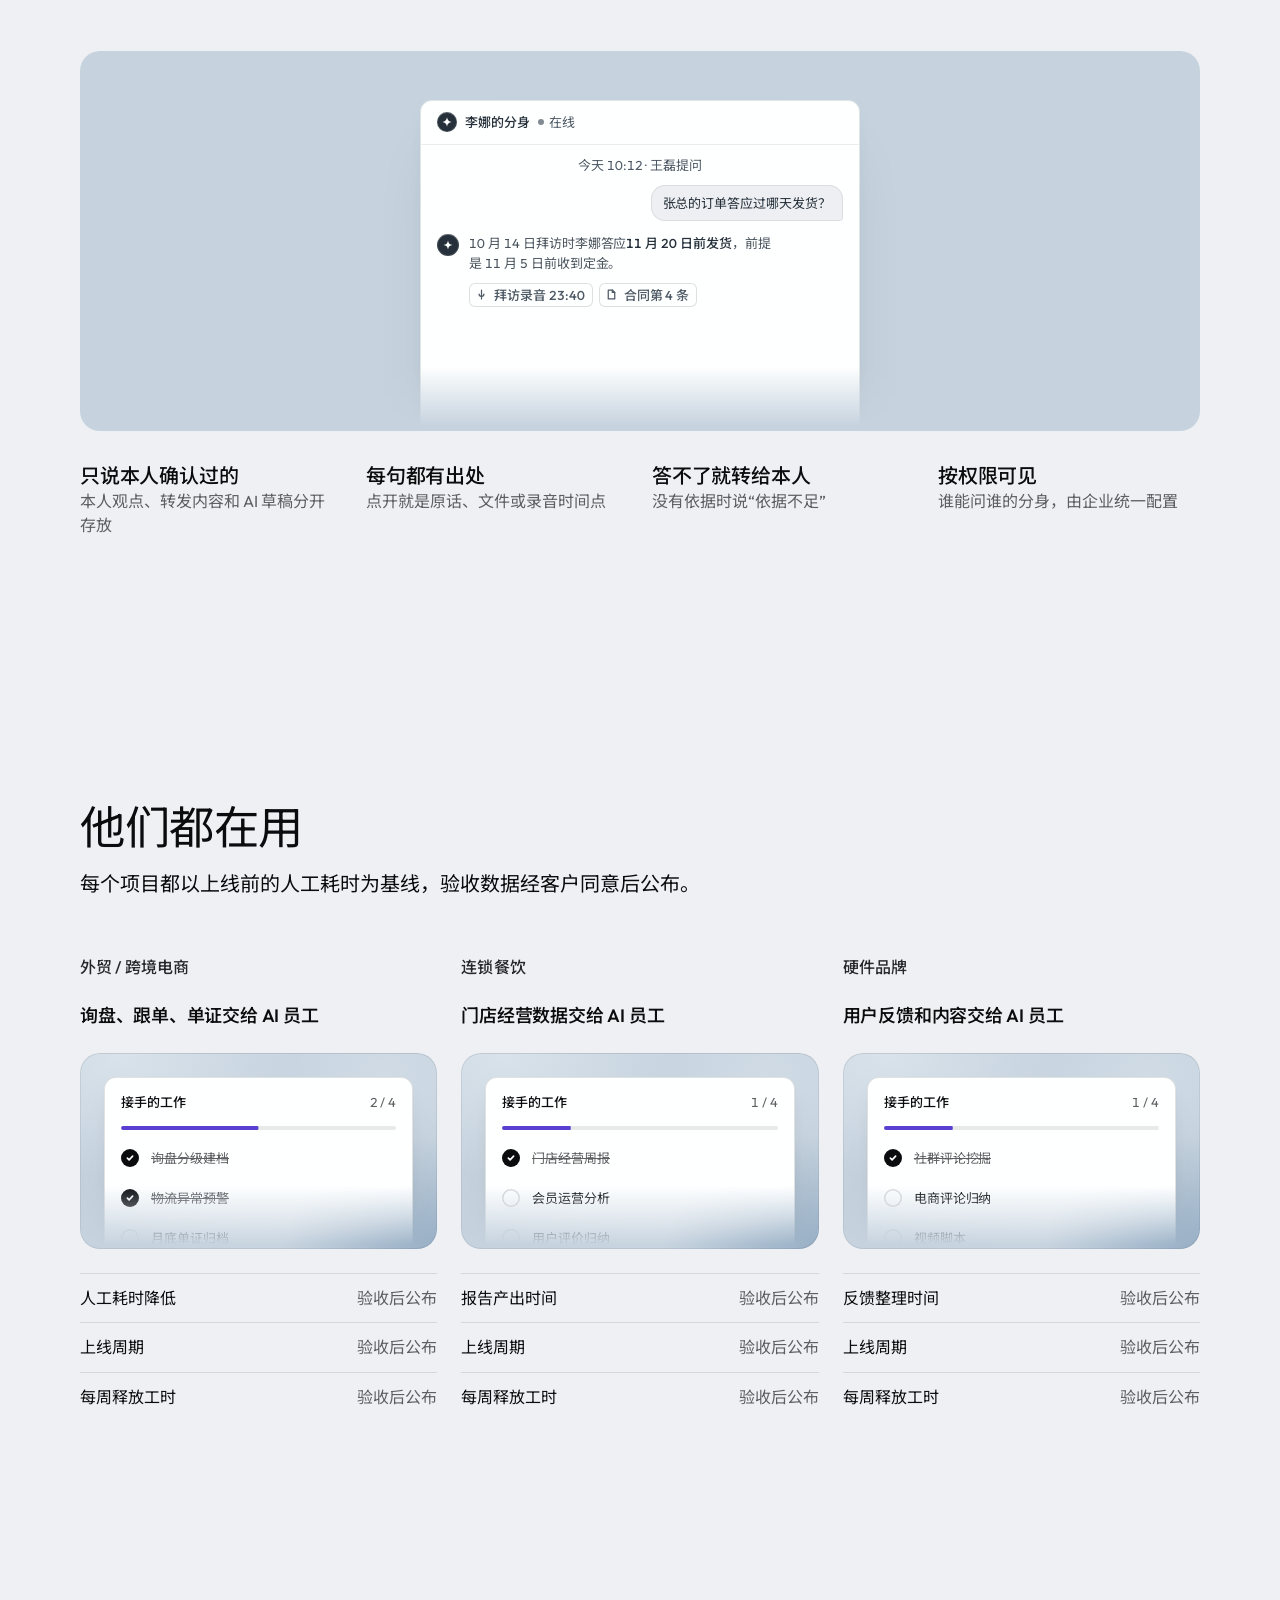
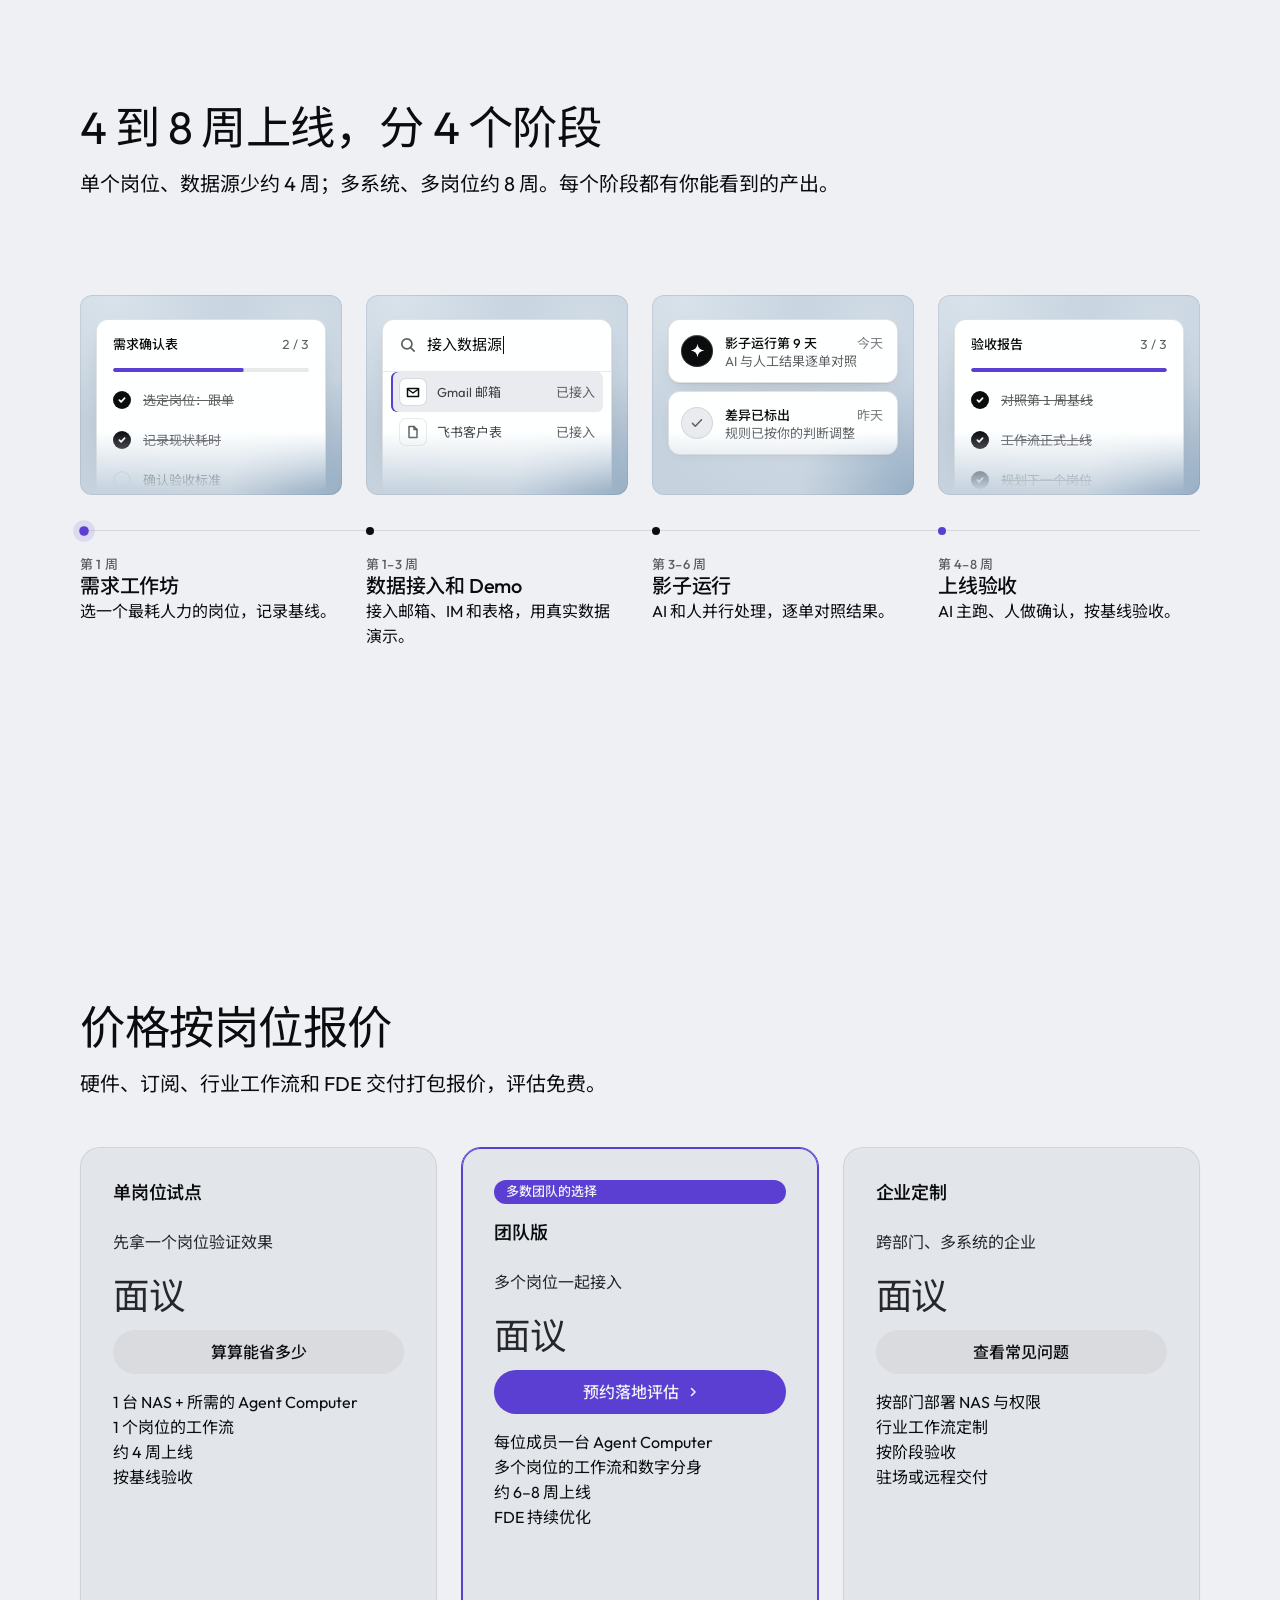
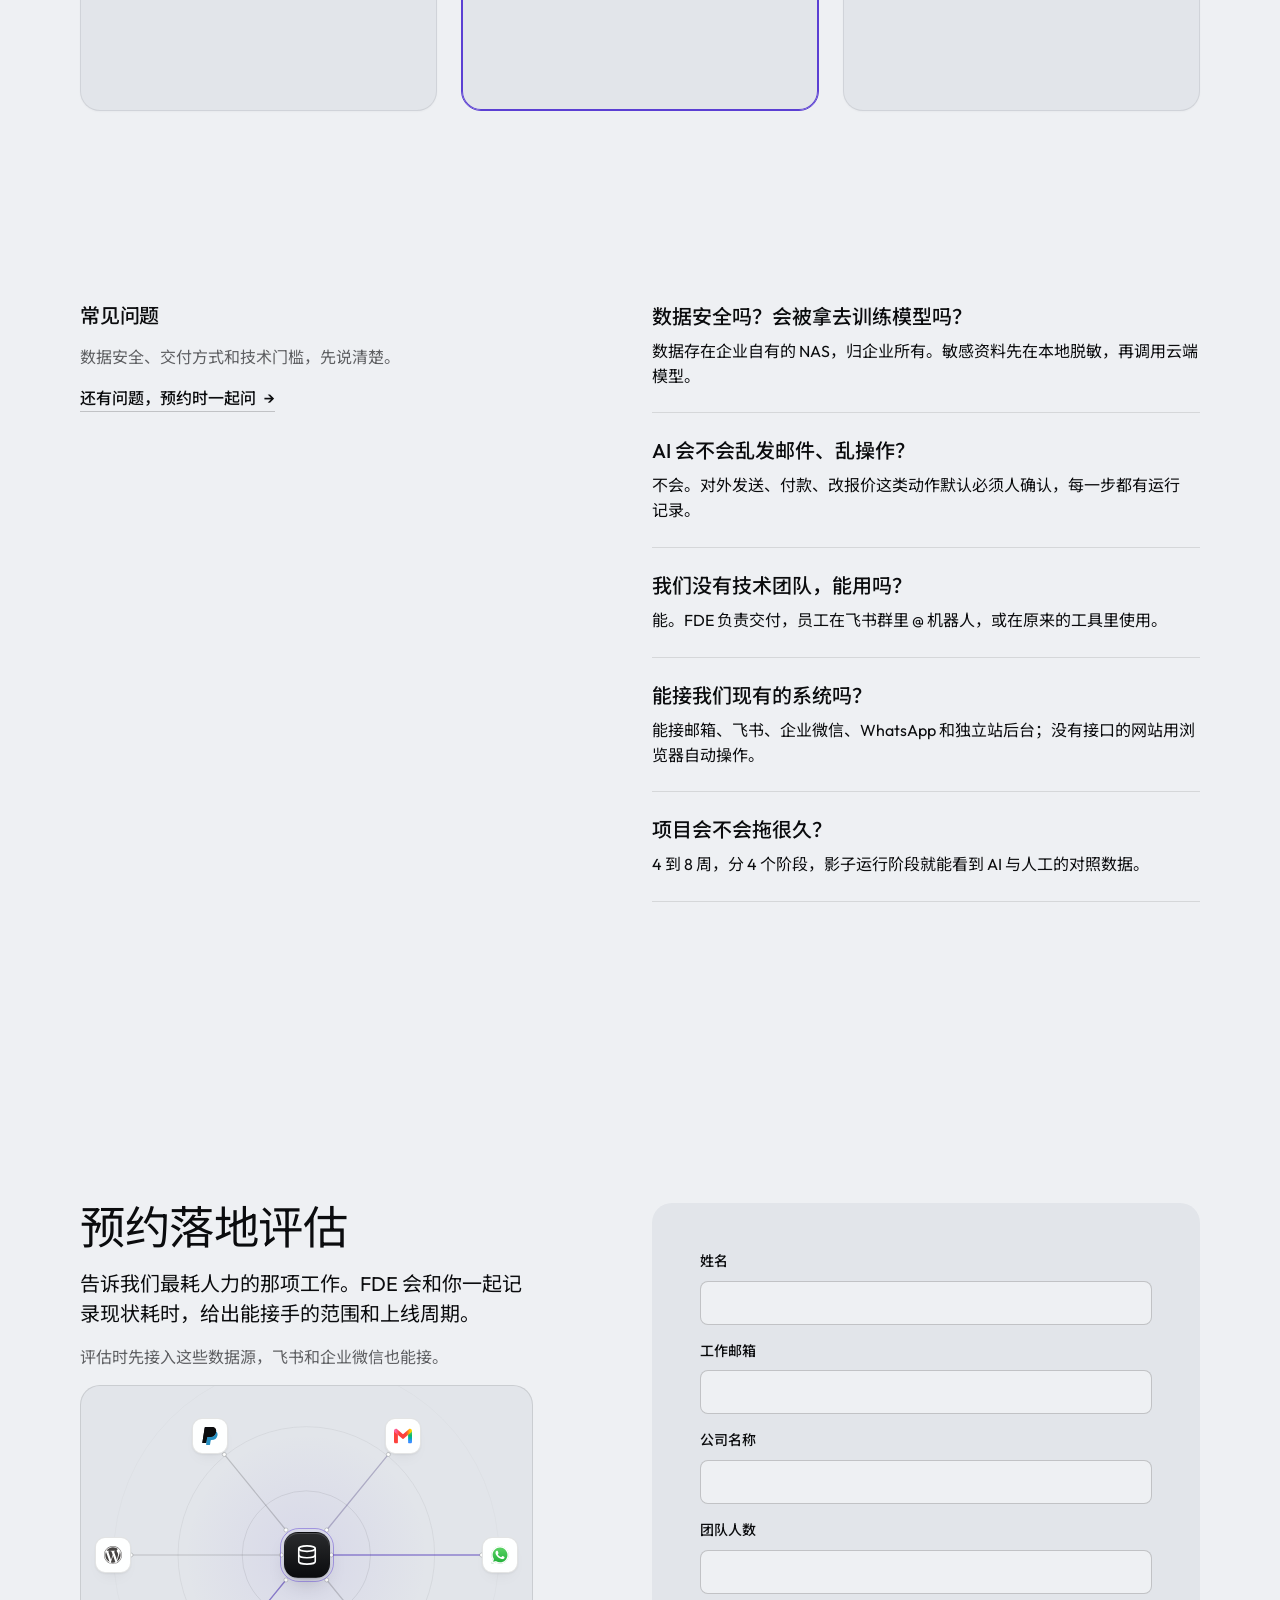
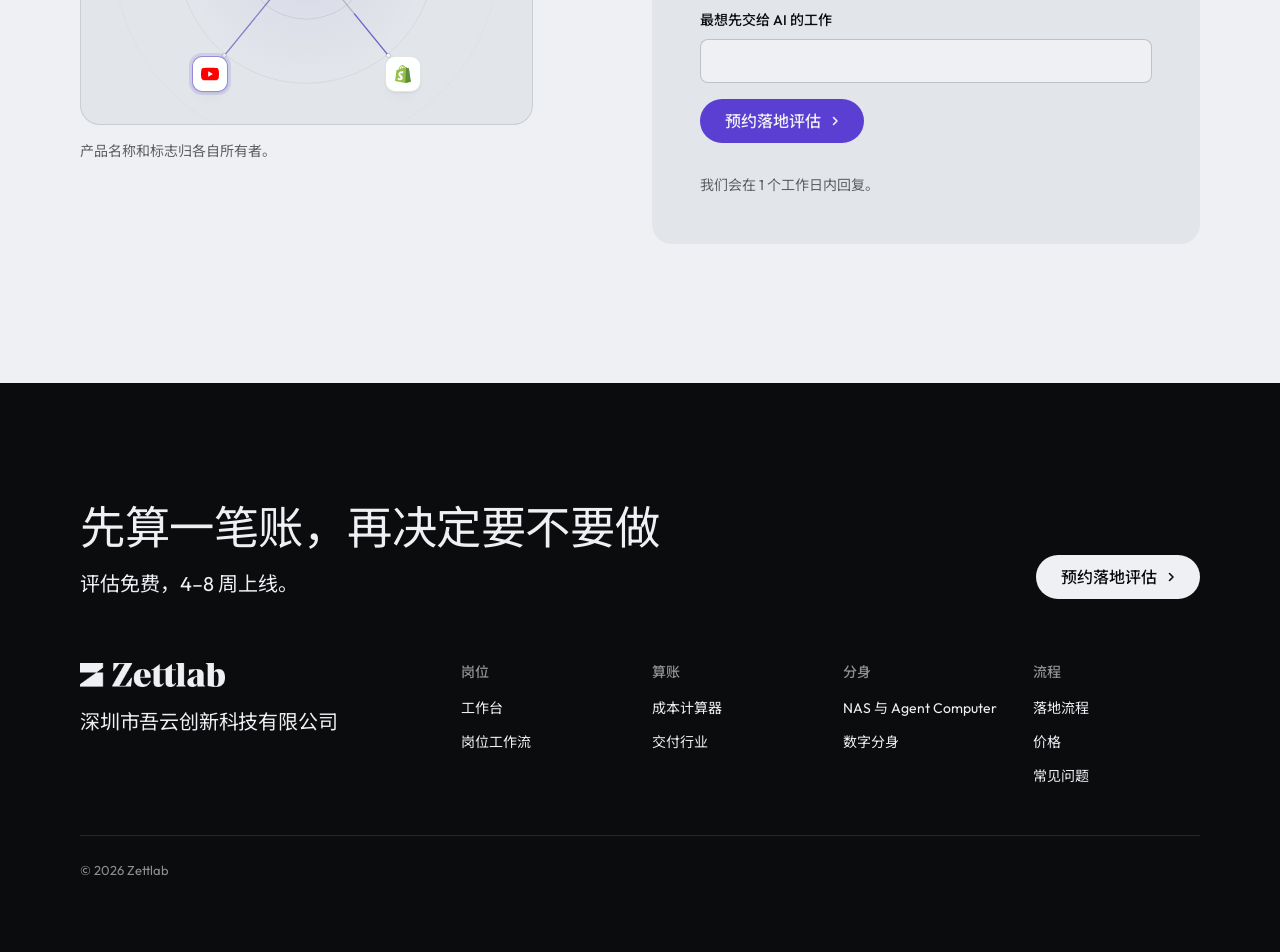
==== commit 056a5913: "Keep workbench visible and shorten company pain point copy" ====
--- a/index.html
+++ b/index.html
@@ -147,7 +147,7 @@
   .rail > li:last-child .rail__dot::after { background: var(--p-accent); }
   @media (max-width: 1023px) { .rail__dot::before { display: none; } }
 </style>
-<link rel="stylesheet" href="assets/presentation.css?v=20261111-story">
+<link rel="stylesheet" href="assets/presentation.css?v=20261111-visible-workbench">
 </head>
 <body>
 <!-- type: software
@@ -201,17 +201,14 @@
   <section class="section" id="desk" aria-labelledby="desk-h">
     <div class="wrap">
       <div class="grid">
-        <h2 id="desk-h" class="span-6">业务增长，<br>不能总靠加人。</h2>
-        <p class="span-6 start-7 muted desk-lead">让 AI 接手重复工作，<br>让经验和数据留在公司。</p>
+        <h2 id="desk-h" class="span-12">业务增长，<br>不能总靠加人。</h2>
       </div>
       <ol class="desk-pains" aria-label="企业增长中的三个问题">
-        <li data-pain-reveal><span class="desk-pains__number">01 · 人力成本</span><h3>增量靠加人。</h3><p>业务一增长，人力成本就跟着涨。</p></li>
-        <li data-pain-reveal><span class="desk-pains__number">02 · 知识资产</span><h3>经验跟着人走。</h3><p>骨干一离开，客户与项目经验就断层。</p></li>
-        <li data-pain-reveal><span class="desk-pains__number">03 · 执行管理</span><h3>执行靠人盯。</h3><p>跨部门进度，仍要管理者逐个追问。</p></li>
+        <li data-pain-reveal><h3>增量靠加人</h3></li>
+        <li data-pain-reveal><h3>经验跟人走</h3></li>
+        <li data-pain-reveal><h3>执行靠人盯</h3></li>
       </ol>
       <div class="desk-actions"><a class="link" href="#roi">算算能省多少人力投入</a><a class="link" href="#jobs">看 AI 能接手哪些岗位</a></div>
-      <details class="desk-example">
-        <summary><span>看一个岗位如何接手</span><span class="desk-example__hint">工作示意 <span aria-hidden="true">＋</span></span></summary>
       <div class="ui app fill" role="img" aria-label="AI 员工工作示意：集中整理任务，三项待人确认；右侧展示物流异常的原因、处理准备与待确认事项" data-ui-pause-host>
         <div class="app__pane app__pane--list">
           <div class="ui ui-panel ui-win" data-ui="window" data-open="待处理" data-work="处理中" data-done="已完成">
@@ -260,7 +257,6 @@
           </div>
         </div>
       </div>
-      </details>
     </div>
   </section>
 
--- a/assets/presentation.css
+++ b/assets/presentation.css
@@ -221,23 +221,13 @@
   grid-template-rows: auto auto;
 }
 
-/* Lead with the daily work that consumes a team's time, then show the handoff. */
+/* Keep the company pain points brief and the workbench directly visible. */
 main > #desk { height: auto; min-height: 0; }
 main > #desk > .wrap { height: auto; }
-#desk .desk-lead { max-width: 36em; align-self: center; font-size: 17px; line-height: 1.9; }
-.desk-pains { display: grid; grid-template-columns: repeat(3, minmax(0, 1fr)); gap: 28px; padding: 0; margin: 40px 0; list-style: none; }
-.desk-pains > li { min-width: 0; display: flex; flex-direction: column; padding-top: 18px; border-top: 1px solid var(--line); }
-.desk-pains__number { font: 400 12px/1.5 var(--font-mono); color: var(--p-muted); }
-.desk-pains h3 { margin-top: 12px; font-size: 23px; line-height: 1.4; }
-.desk-pains p { margin-block: 12px 20px; max-width: 25em; color: var(--p-muted); font-size: 15px; line-height: 1.85; }
+.desk-pains { display: grid; grid-template-columns: repeat(3, minmax(0, 1fr)); gap: 28px; padding: 0; margin: 28px 0 24px; list-style: none; }
+.desk-pains > li { min-width: 0; padding-top: 16px; border-top: 1px solid var(--line); }
+.desk-pains h3 { font-size: 21px; line-height: 1.4; }
 .desk-actions { display: flex; flex-wrap: wrap; gap: 12px 32px; font-size: 14px; }
-.desk-example { margin-top: 32px; border-top: 1px solid var(--line); border-bottom: 1px solid var(--line); }
-.desk-example > summary { display: flex; justify-content: space-between; align-items: center; gap: 20px; padding-block: 20px; cursor: pointer; list-style: none; font-size: 15px; }
-.desk-example > summary::-webkit-details-marker { display: none; }
-.desk-example__hint { display: flex; align-items: center; gap: 18px; color: var(--p-muted); font-size: 12px; }
-.desk-example__hint > span { display: block; font-size: 20px; line-height: 1; transition: rotate .25s; }
-.desk-example[open] .desk-example__hint > span { rotate: 45deg; }
-.desk-example[open] { padding-bottom: 24px; }
 #desk .app.ui { flex: none; height: 430px; margin-top: 24px; }
 #desk .app > .app__pane--open > .ui-doc { padding: 28px 24px 72px; }
 #desk .ui-doc__page { padding: 22px; }
@@ -252,18 +242,13 @@
   #desk .app > .app__pane + .app__pane { border-top: 0; border-left: 1px solid var(--u-line); }
 }
 @media (max-width: 767px) {
-  #desk .desk-lead { font-size: 16px; }
   .desk-pains { gap: 18px; }
   .desk-pains h3 { font-size: 20px; }
-  .desk-pains p { font-size: 14px; }
 }
 @media (max-width: 639px) {
-  #desk .desk-lead { font-size: 15px; line-height: 1.9; }
-  .desk-pains { grid-template-columns: minmax(0, 1fr); gap: 22px; margin: 28px 0 32px; }
-  .desk-pains > li { padding-top: 18px; }
-  .desk-pains h3 { margin-top: 10px; }
-  .desk-pains p { max-width: none; margin-block: 10px 12px; }
-  .desk-example { margin-top: 24px; }
+  .desk-pains { gap: 12px; margin: 24px 0; }
+  .desk-pains > li { padding-top: 12px; }
+  .desk-pains h3 { font-size: 16px; line-height: 1.6; }
   #desk .app.ui { height: auto; }
   #desk .app > .app__pane--open > .ui-doc { padding: 16px 14px 56px; }
   #desk .ui-doc__page { padding: 18px; }
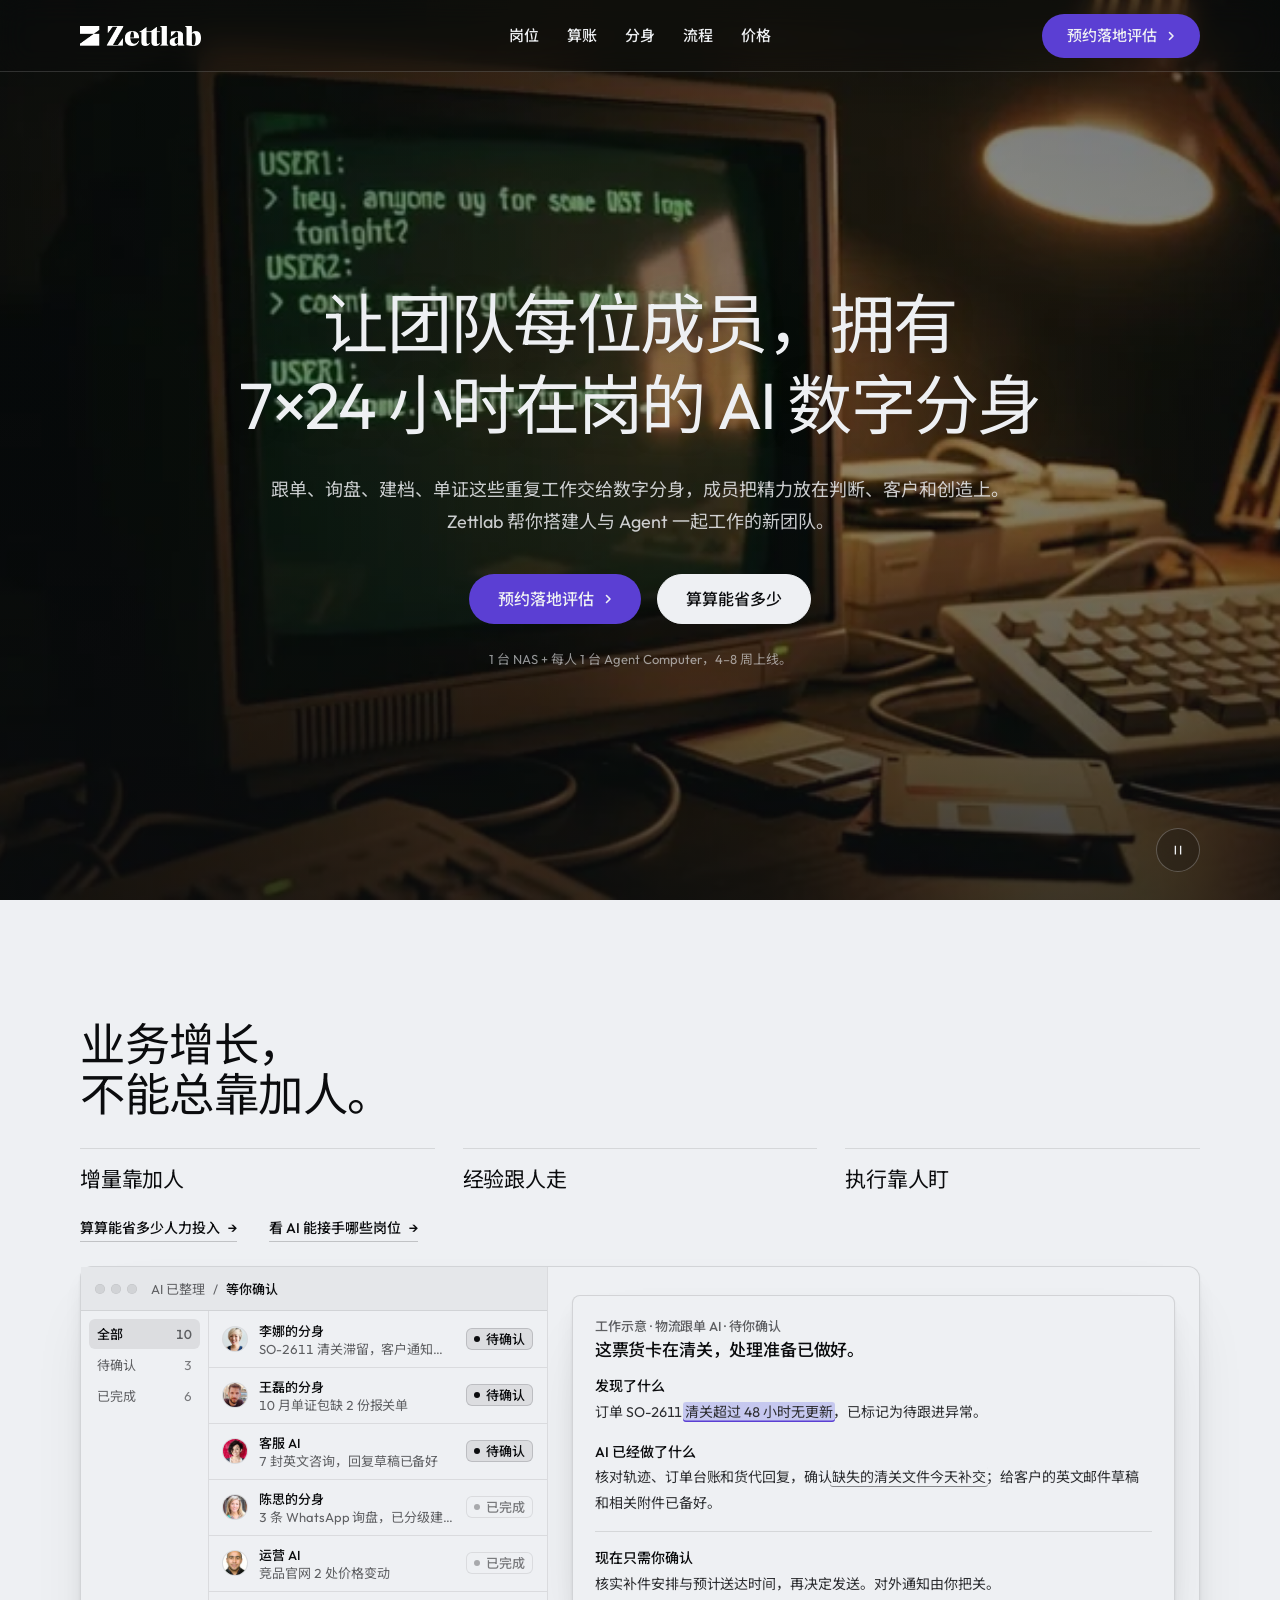
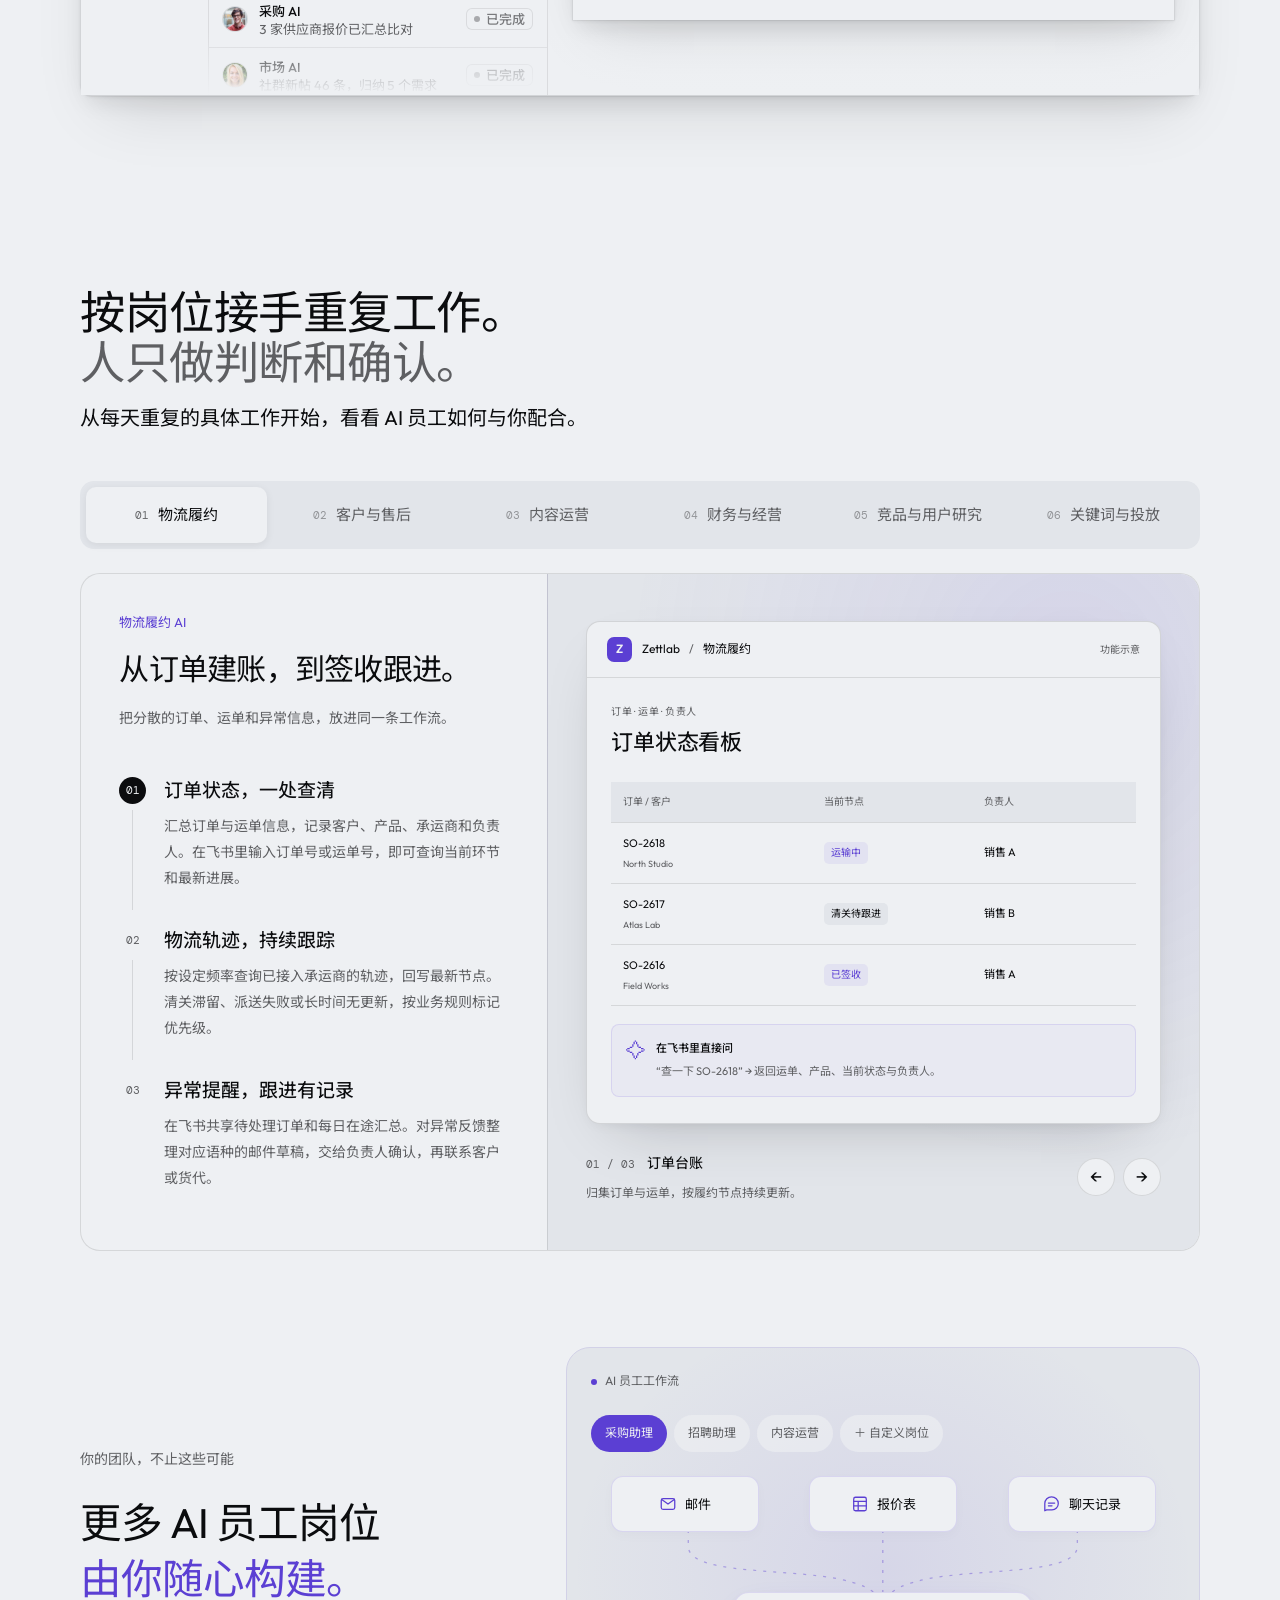
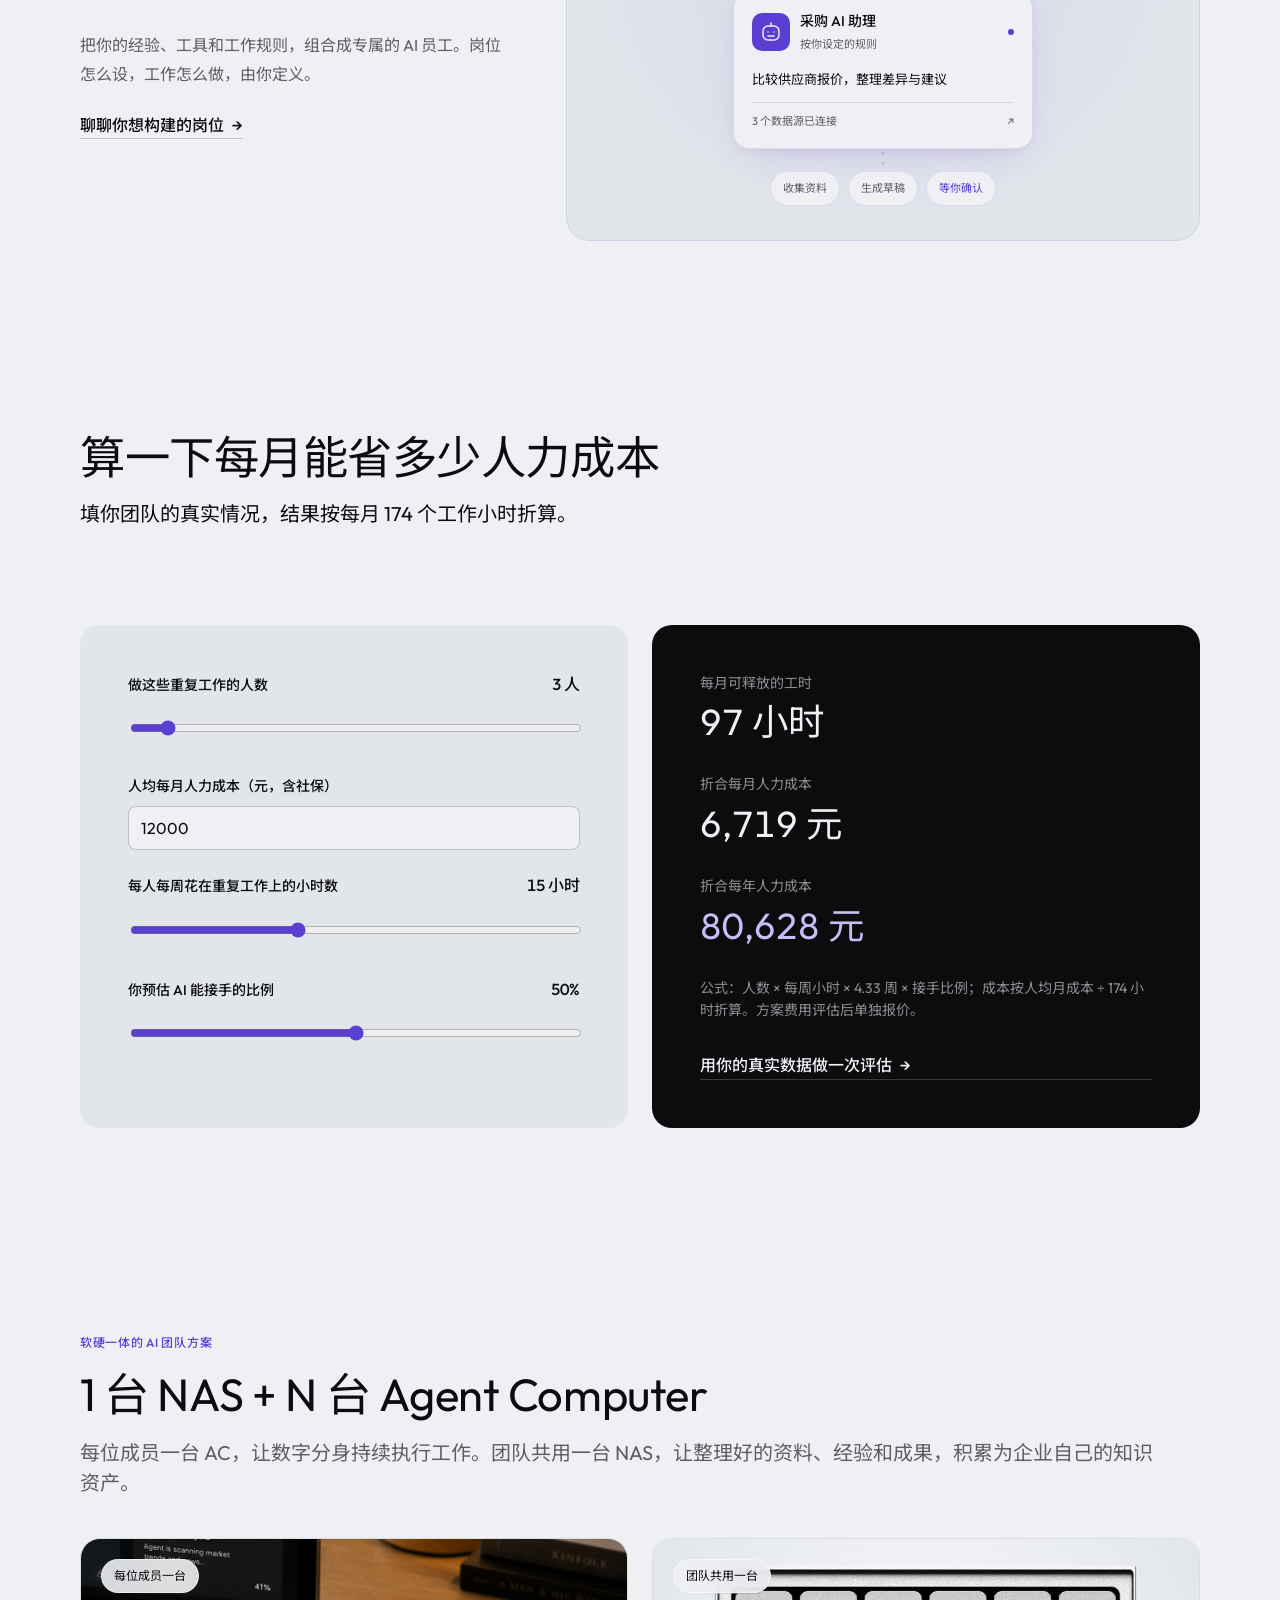
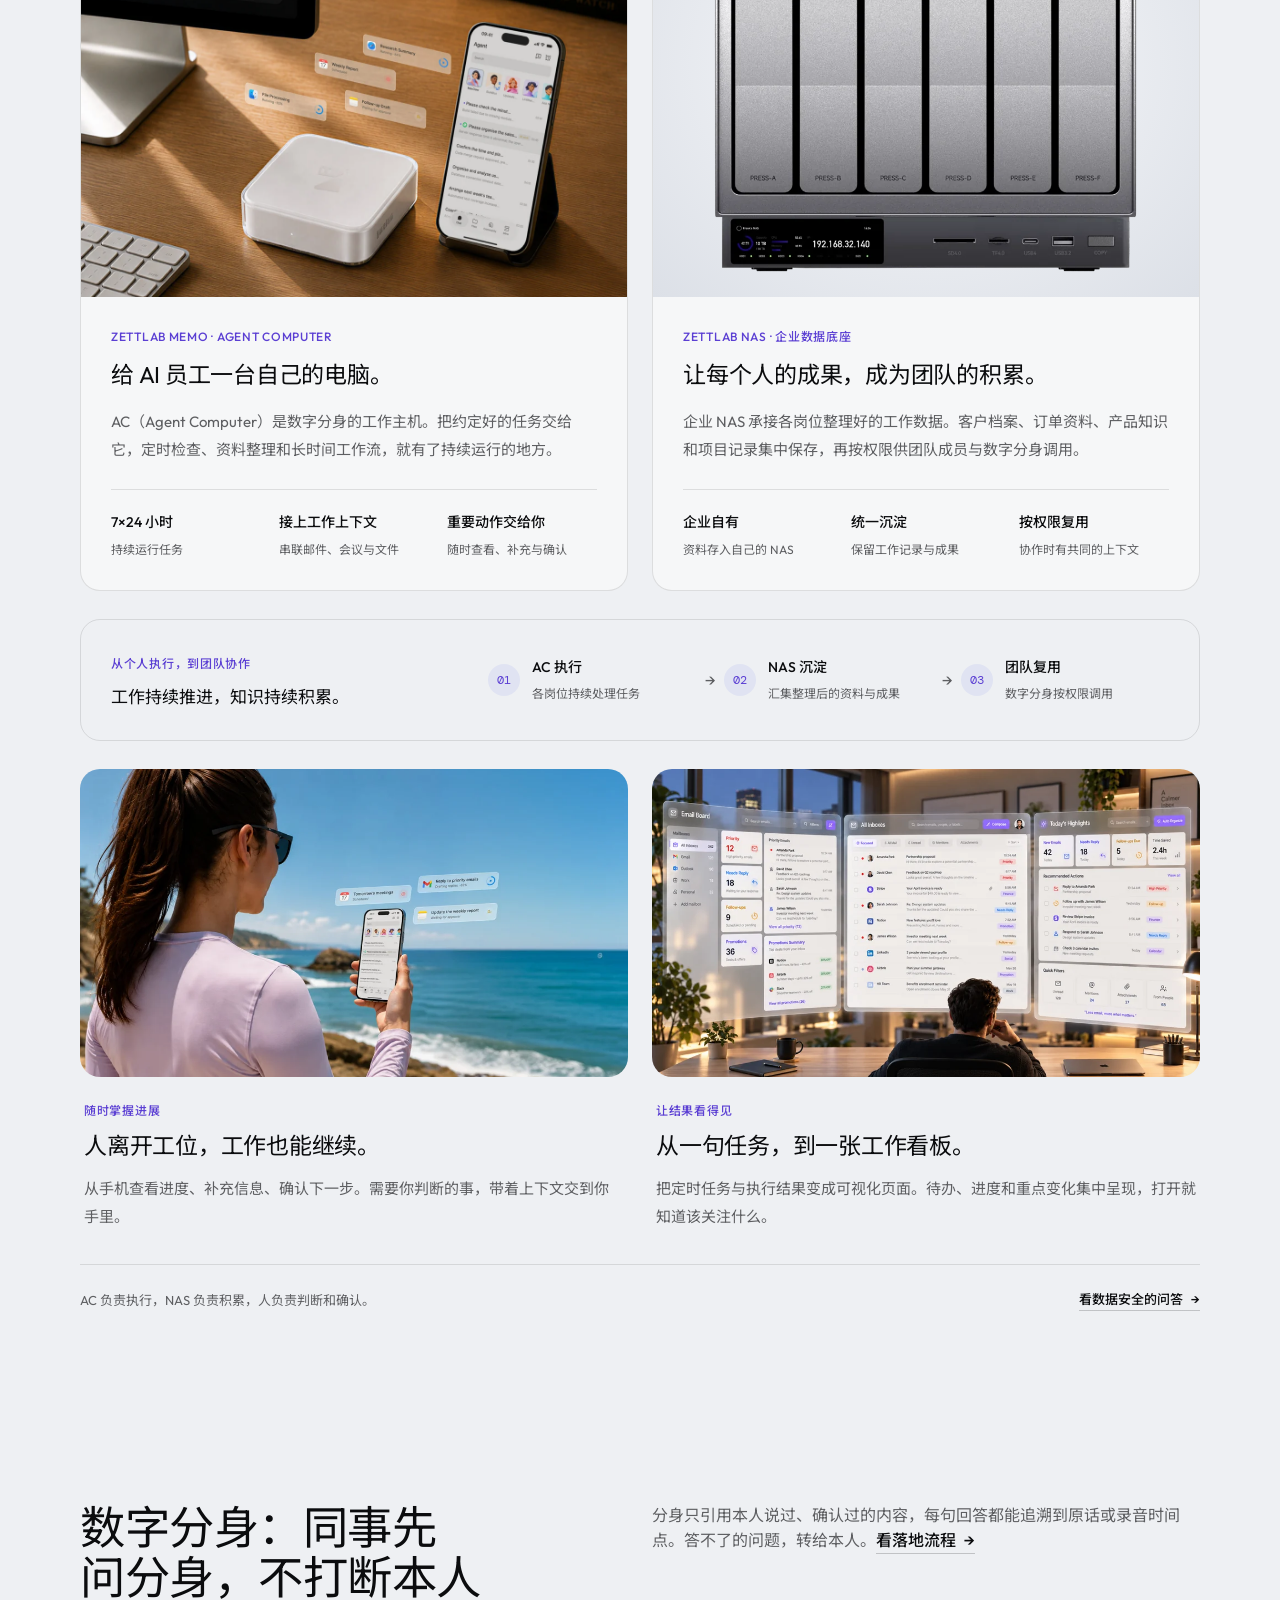
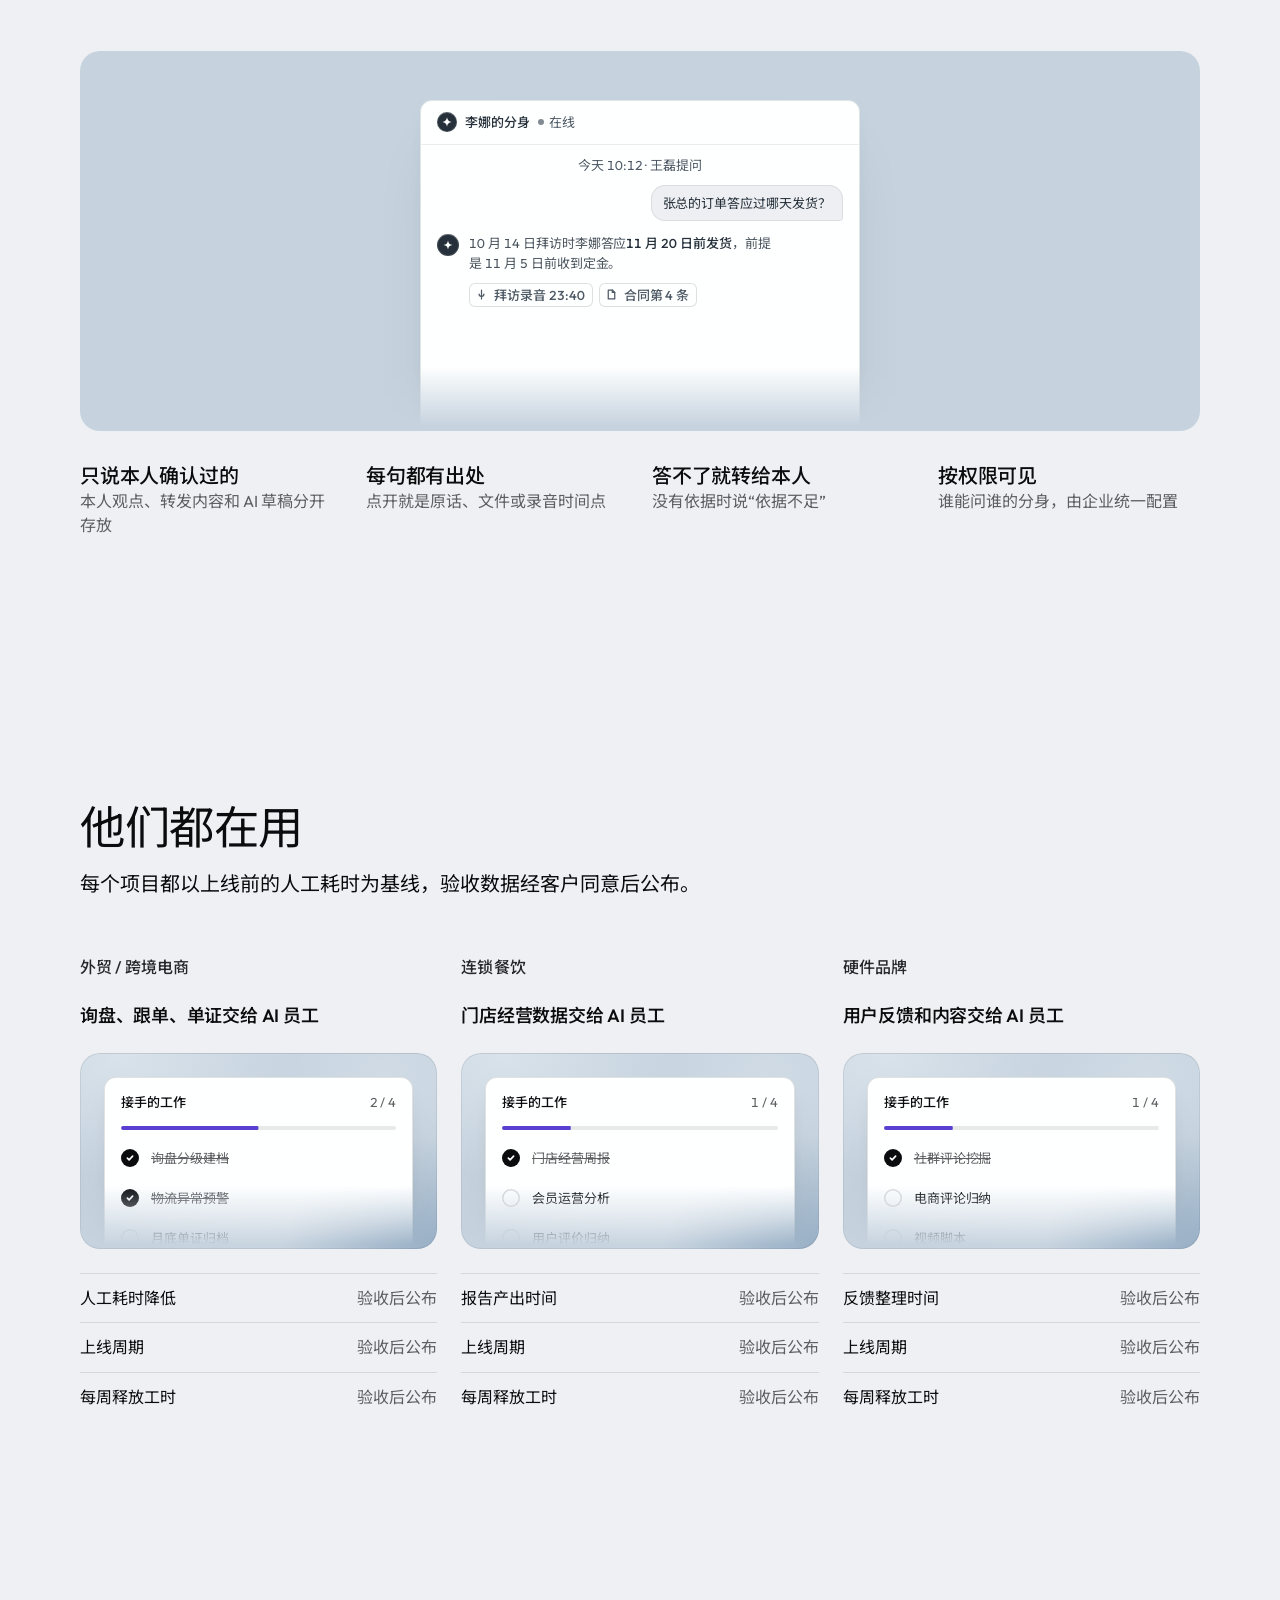
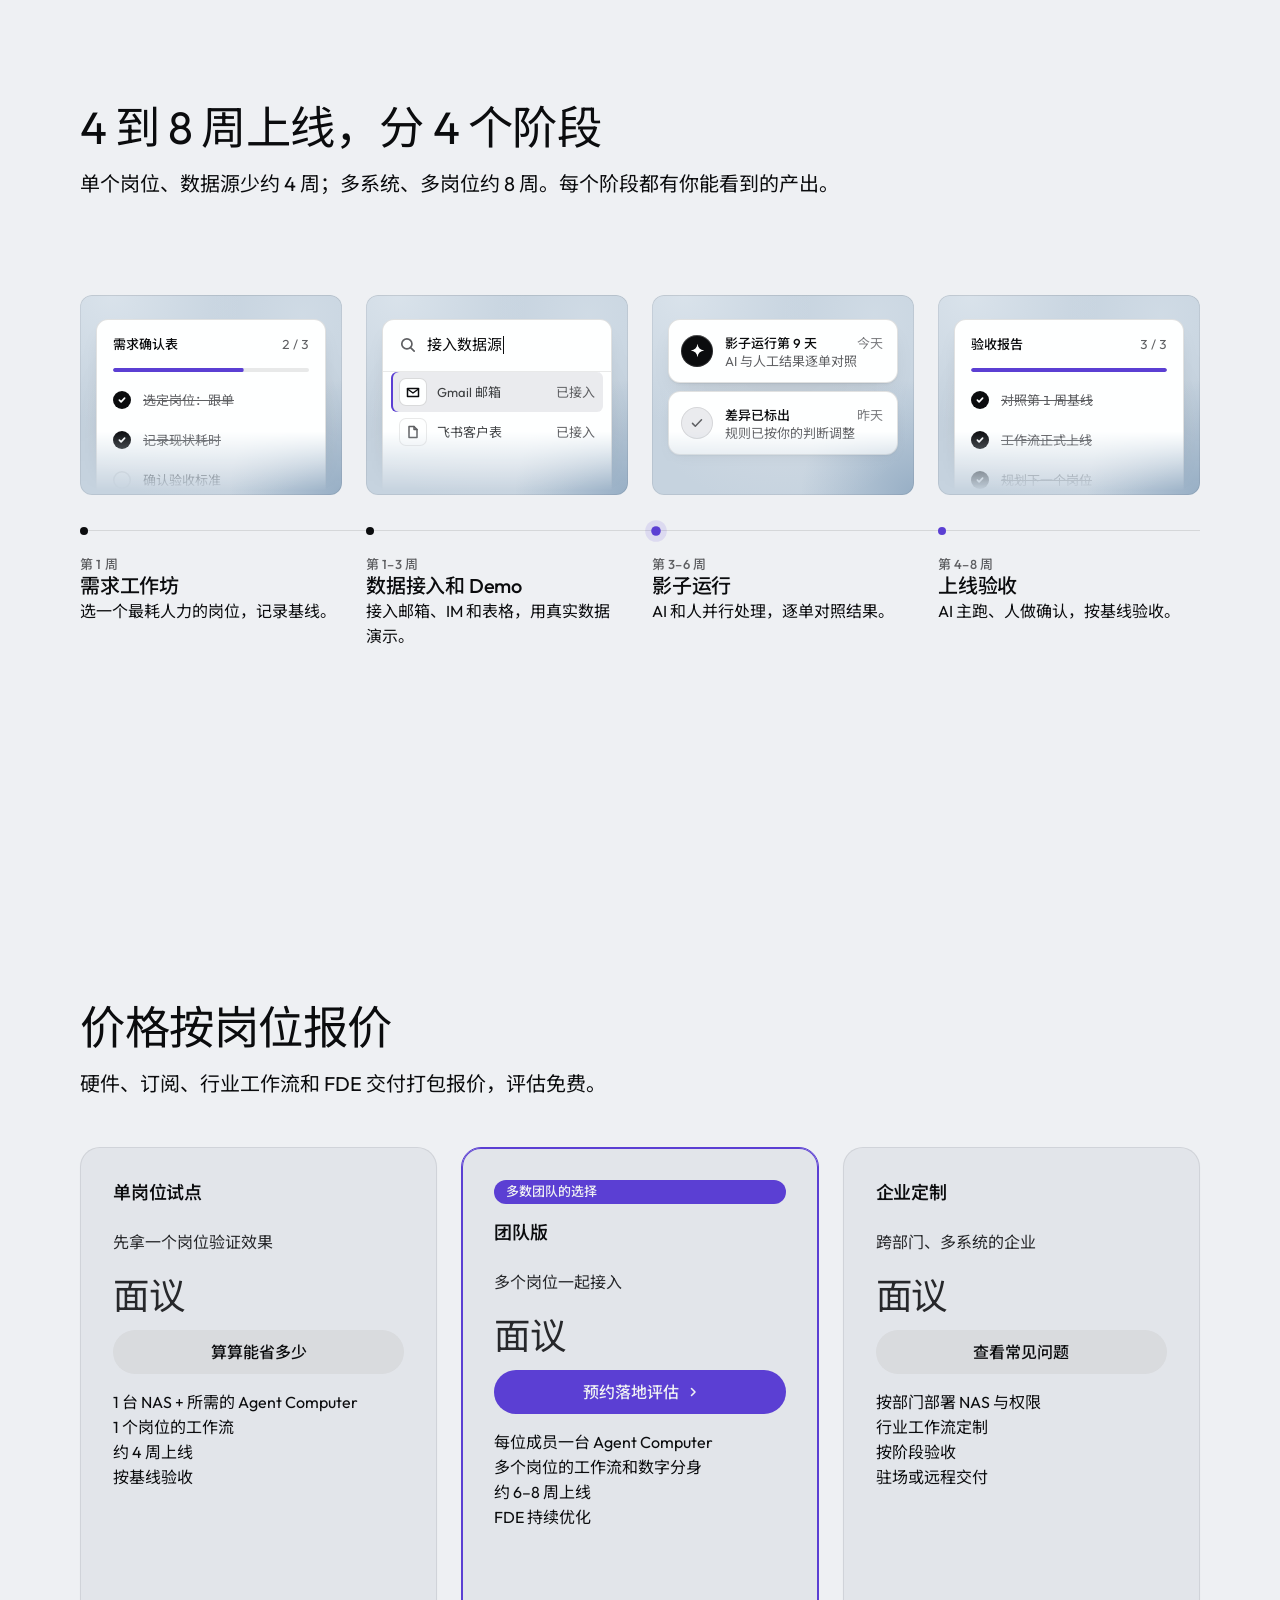
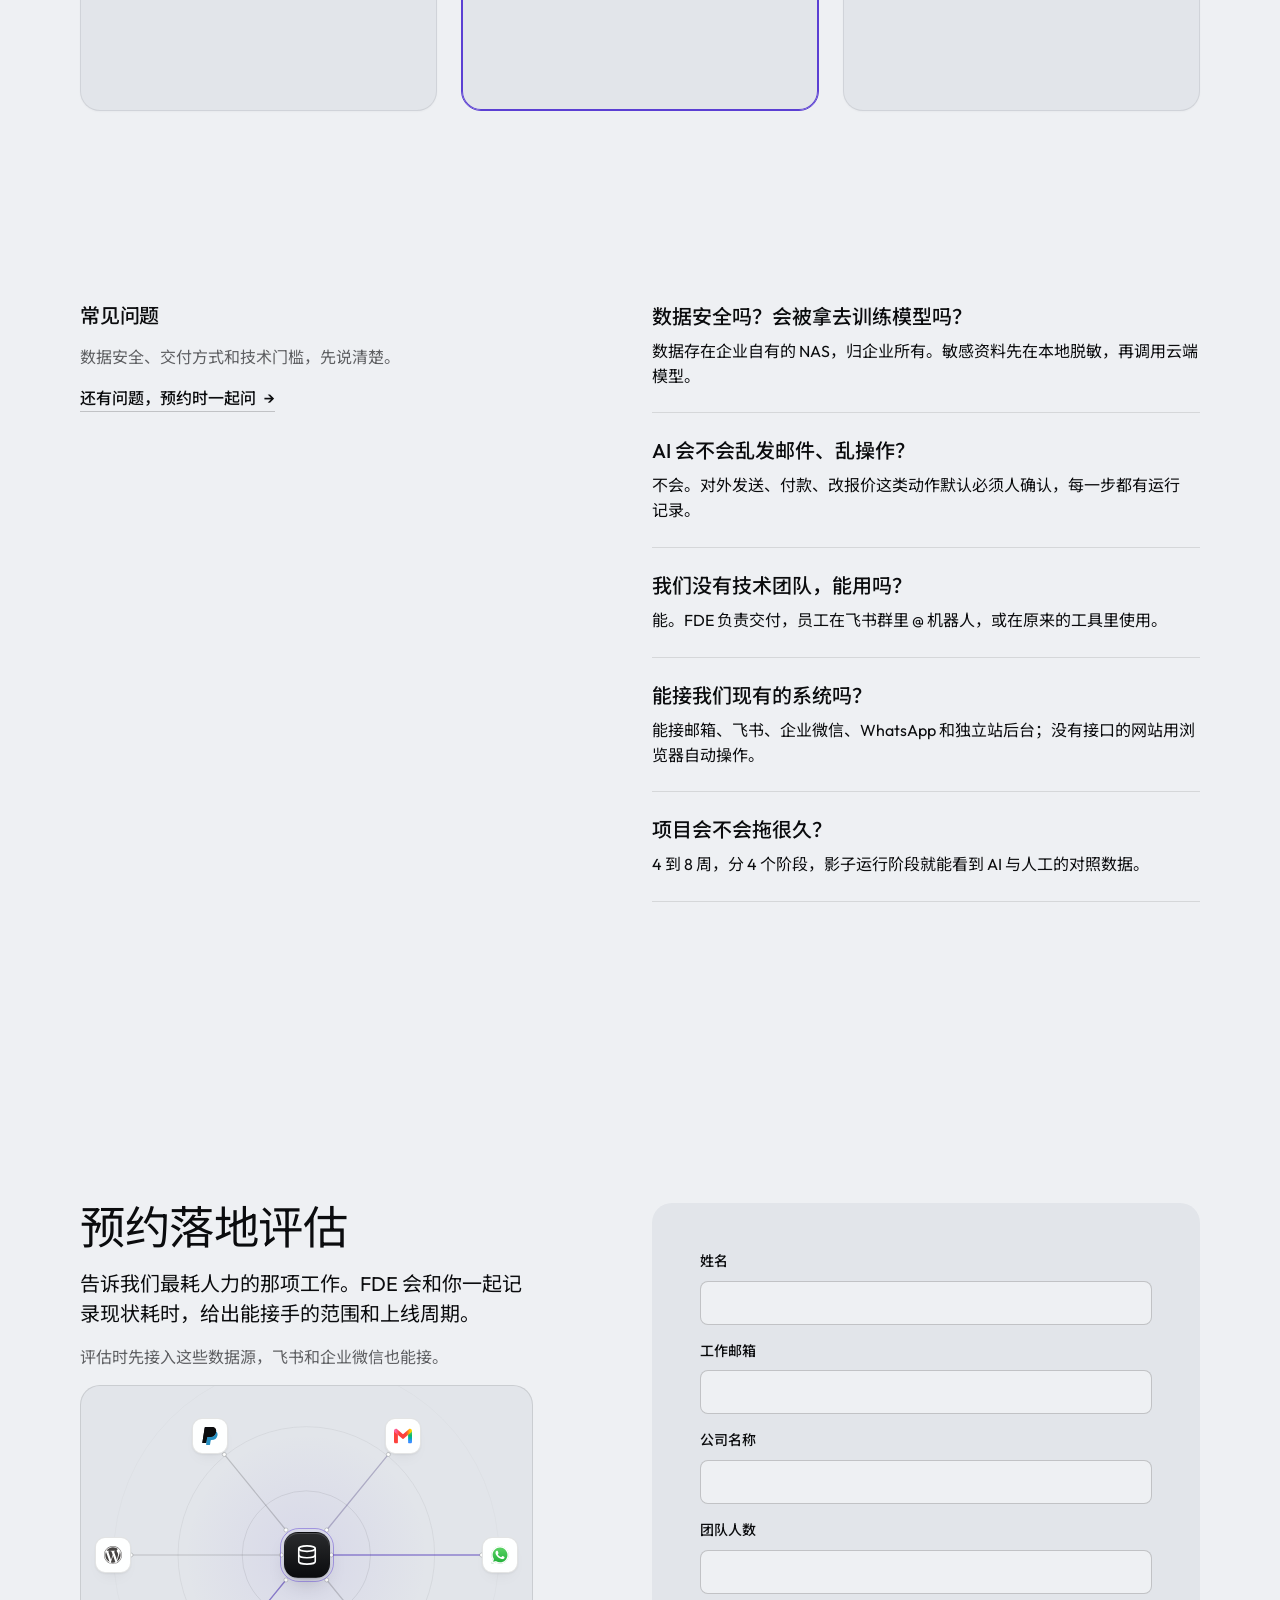
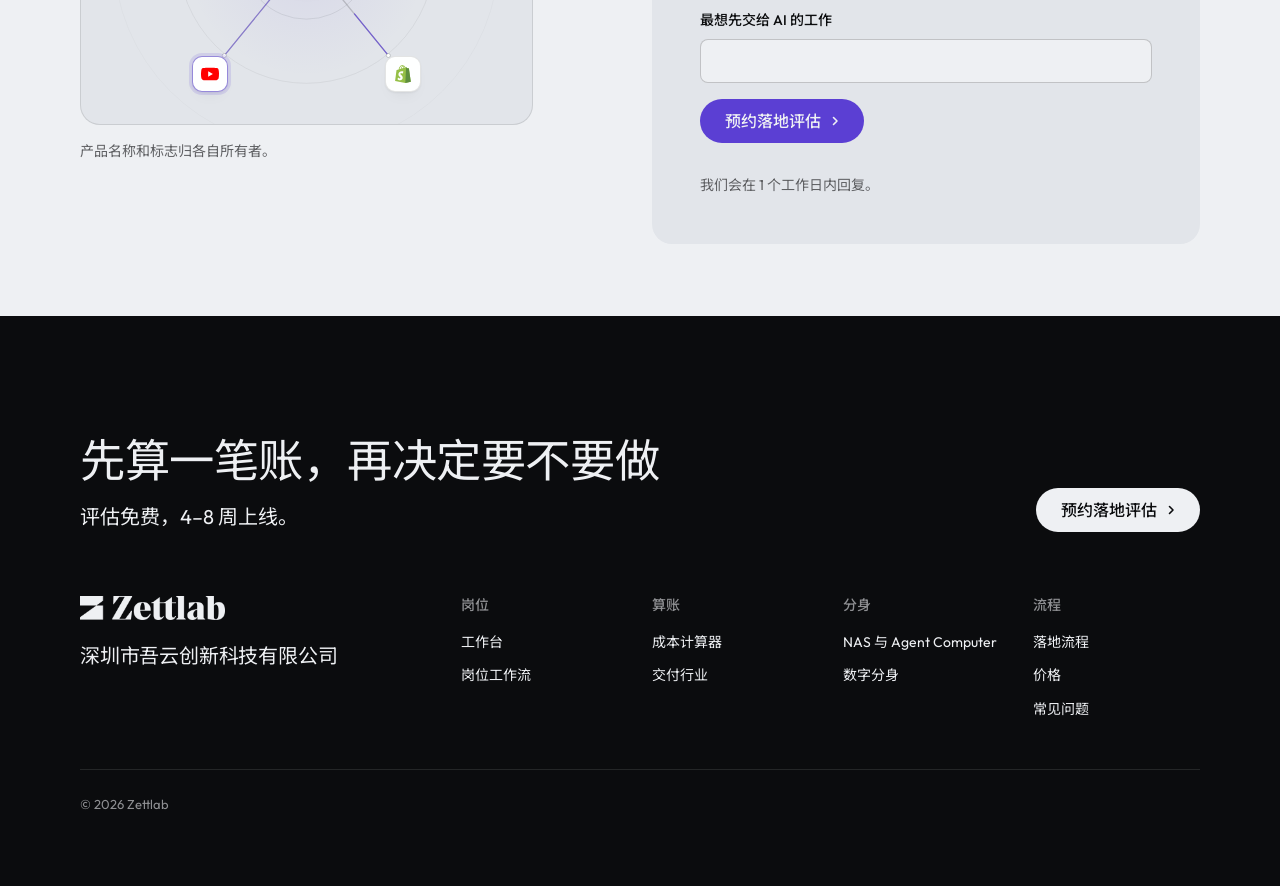
==== commit f1824197: "Let appointment section grow to keep form above footer" ====
--- a/index.html
+++ b/index.html
@@ -147,7 +147,7 @@
   .rail > li:last-child .rail__dot::after { background: var(--p-accent); }
   @media (max-width: 1023px) { .rail__dot::before { display: none; } }
 </style>
-<link rel="stylesheet" href="assets/presentation.css?v=20261111-visible-workbench">
+<link rel="stylesheet" href="assets/presentation.css?v=20261111-contact-layout">
 </head>
 <body>
 <!-- type: software
@@ -846,7 +846,7 @@
   </section>
 
   <!-- 11 预约表单 -->
-  <section class="section" id="book" style="--hm: 2" aria-labelledby="book-h">
+  <section class="section" id="book" aria-labelledby="book-h">
     <div class="wrap">
       <div class="grid">
         <div class="span-5 stack-4">
--- a/assets/presentation.css
+++ b/assets/presentation.css
@@ -210,6 +210,10 @@
   box-shadow: none;
   border-color: transparent;
 }
+
+/* The appointment form can grow beyond one screen, including validation messages. */
+main > #book { height: auto; min-height: 0; }
+main > #book > .wrap { height: auto; }
 
 /* Let the footer's call to action and navigation determine its height. */
 footer#contact.closing {
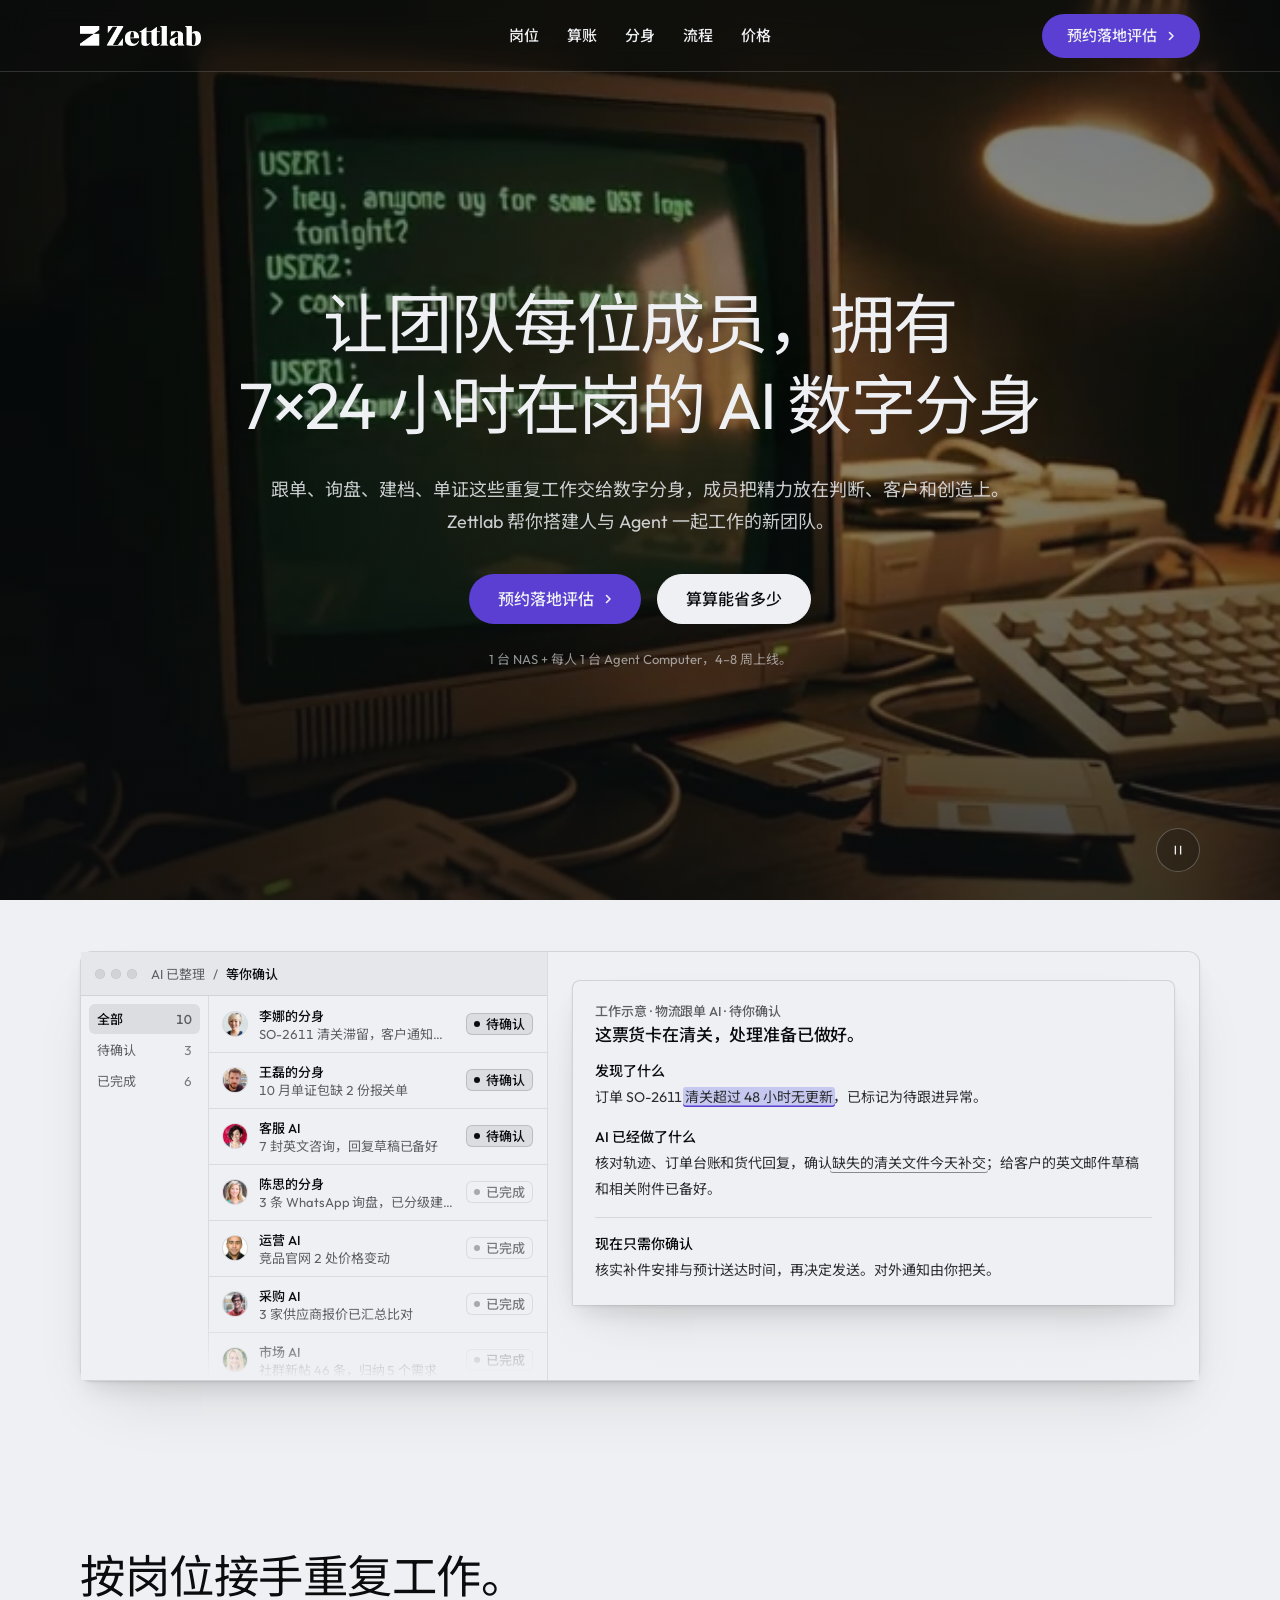
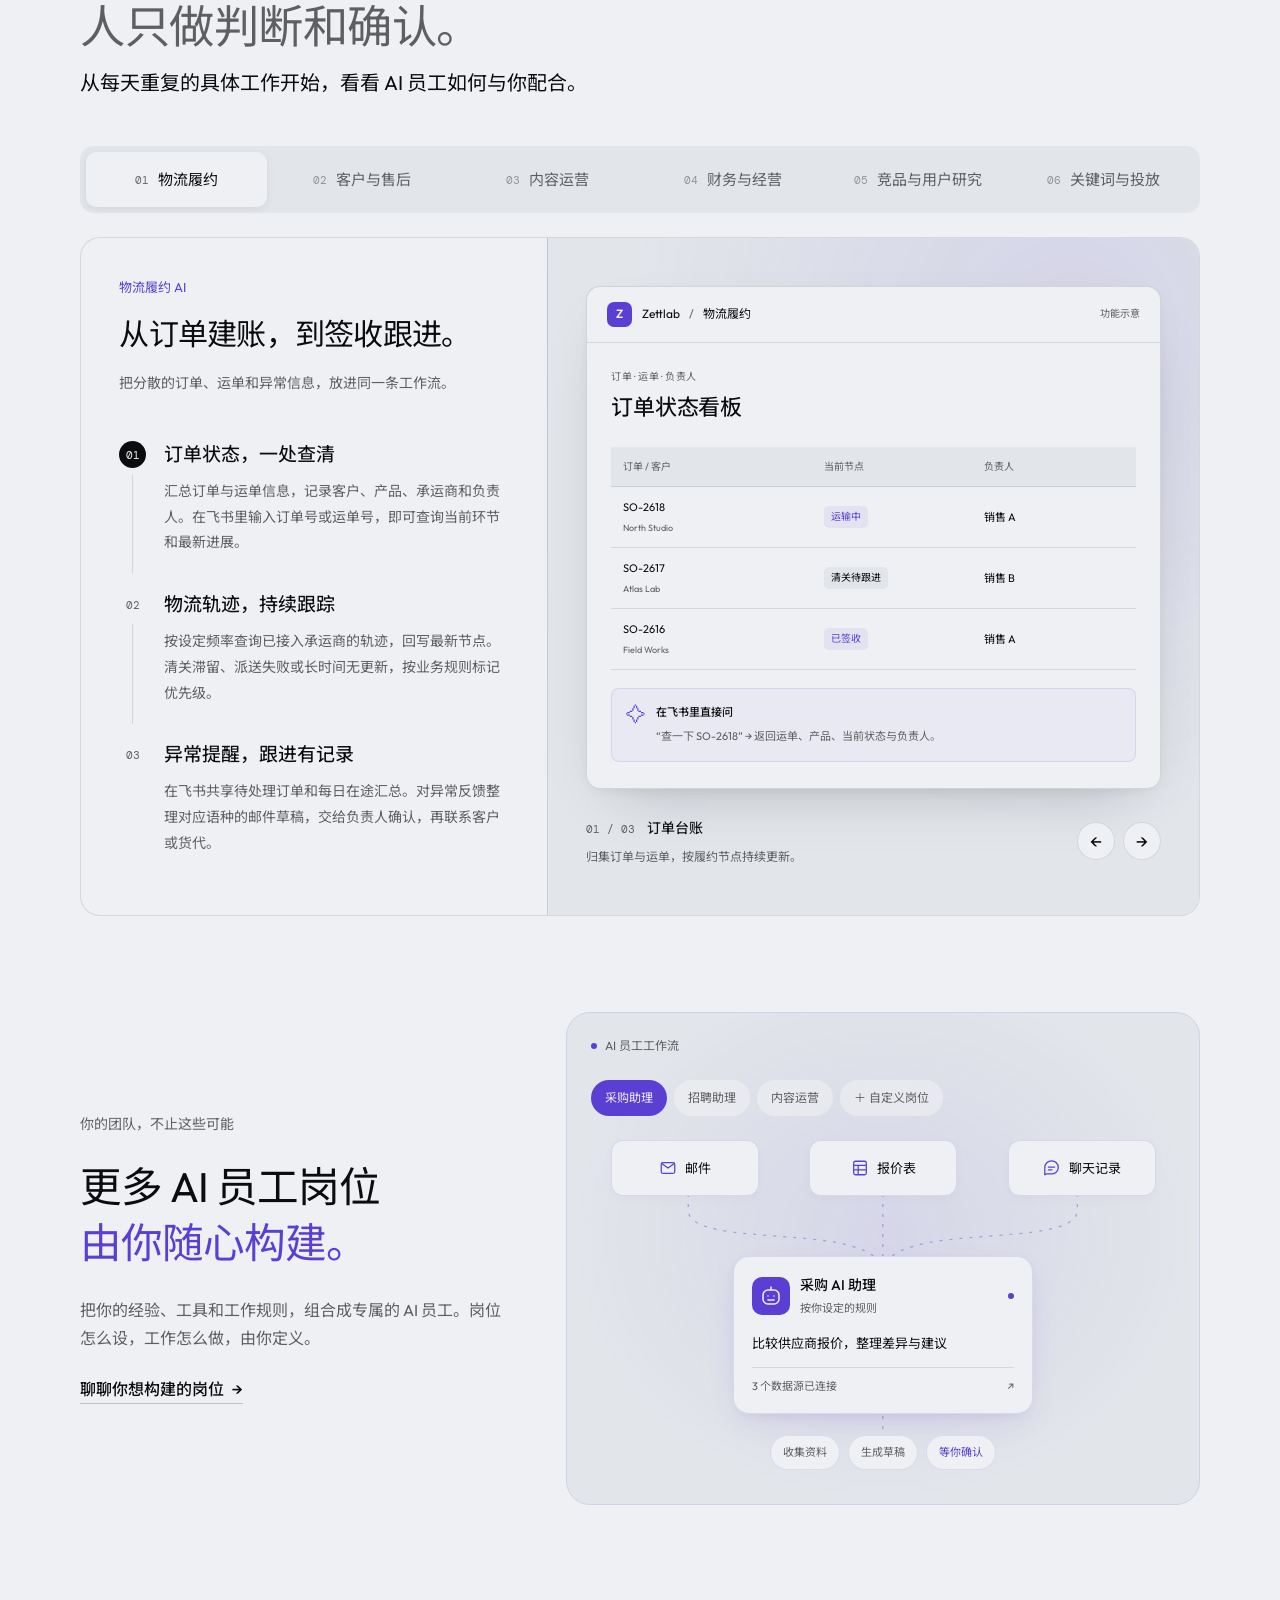
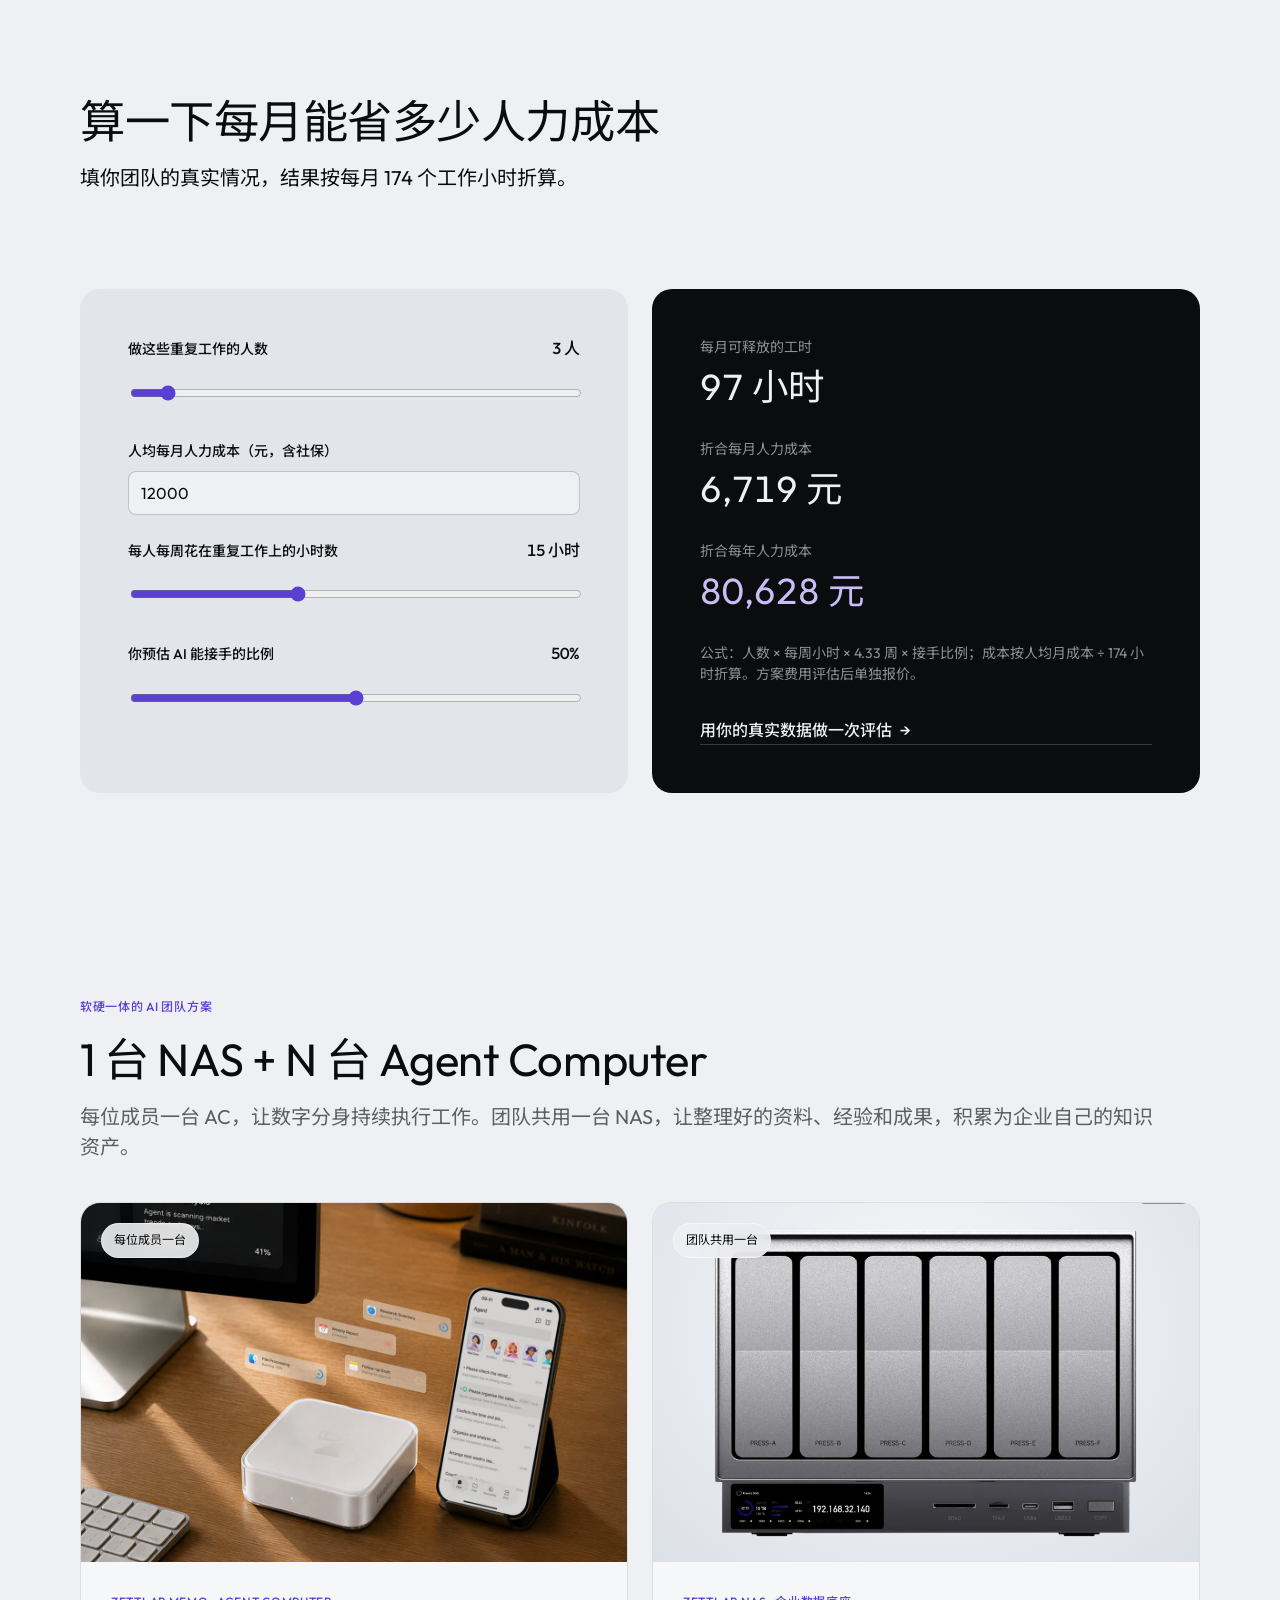
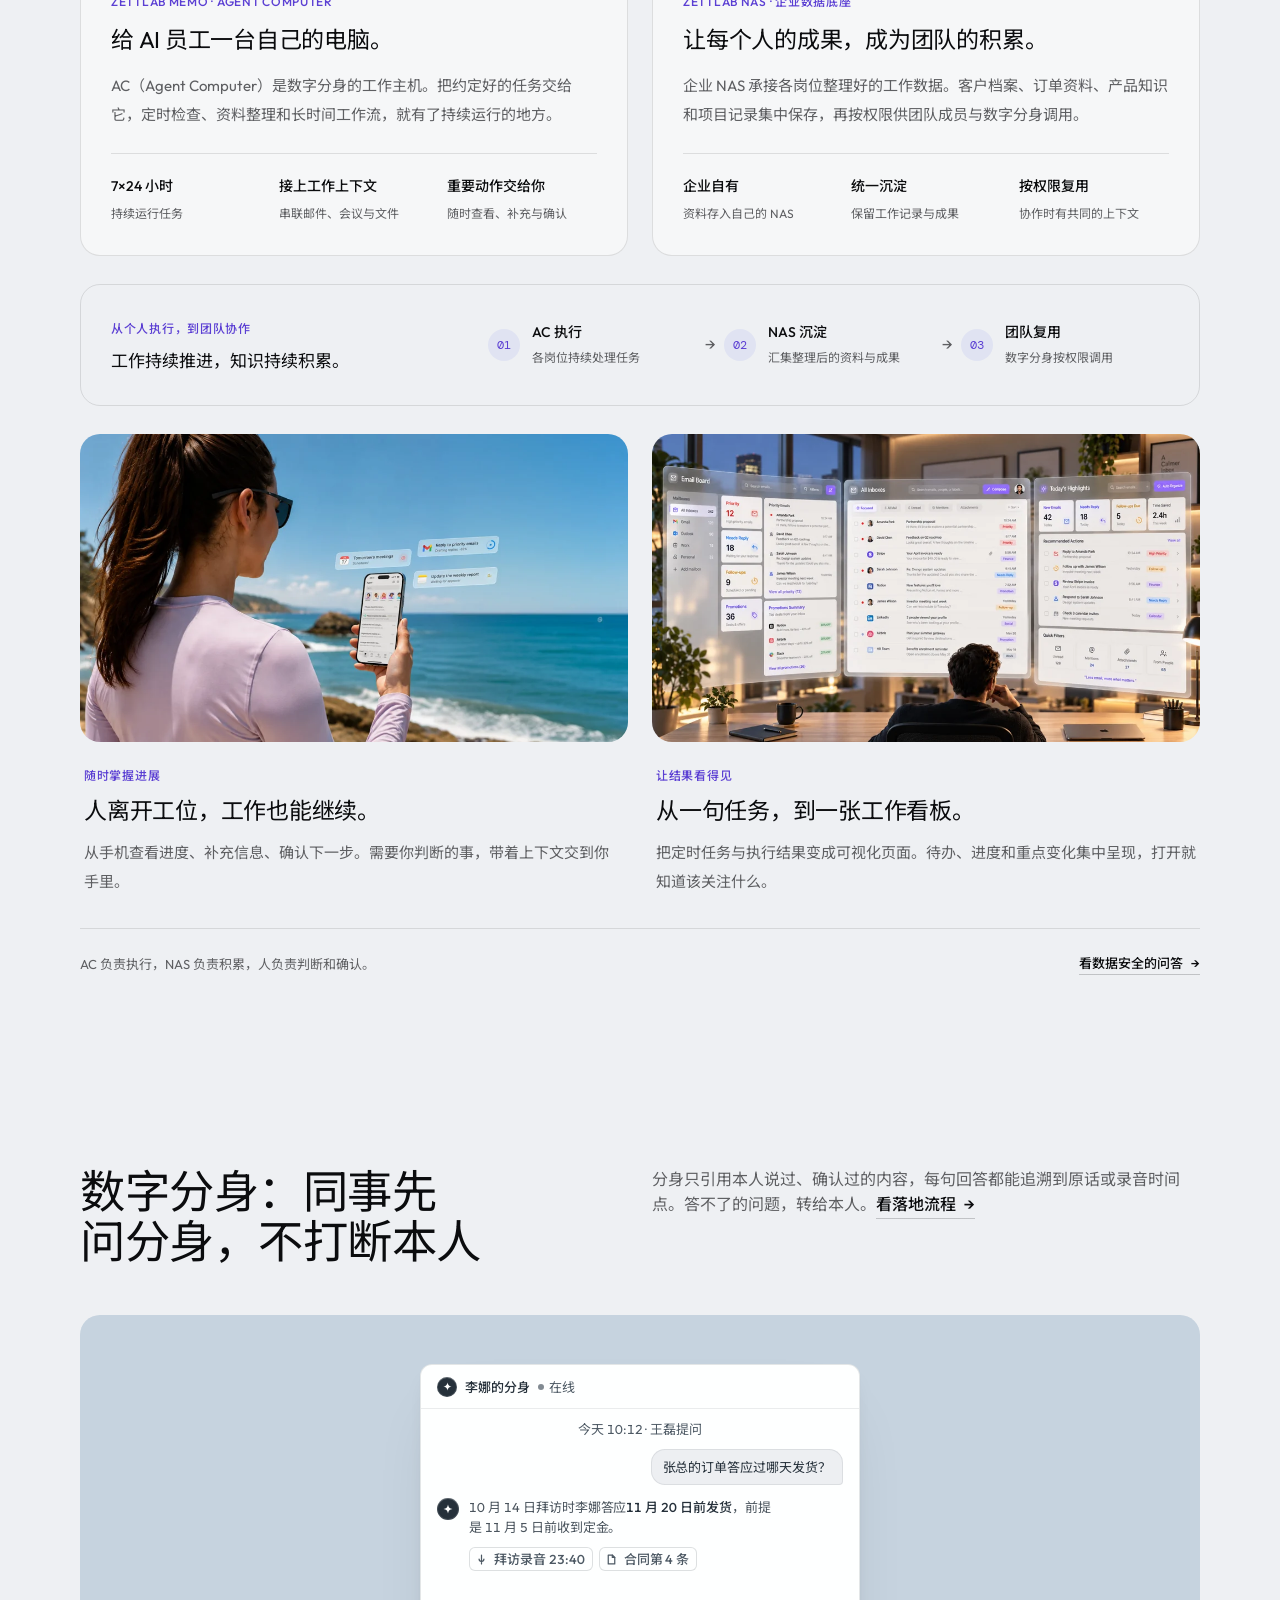
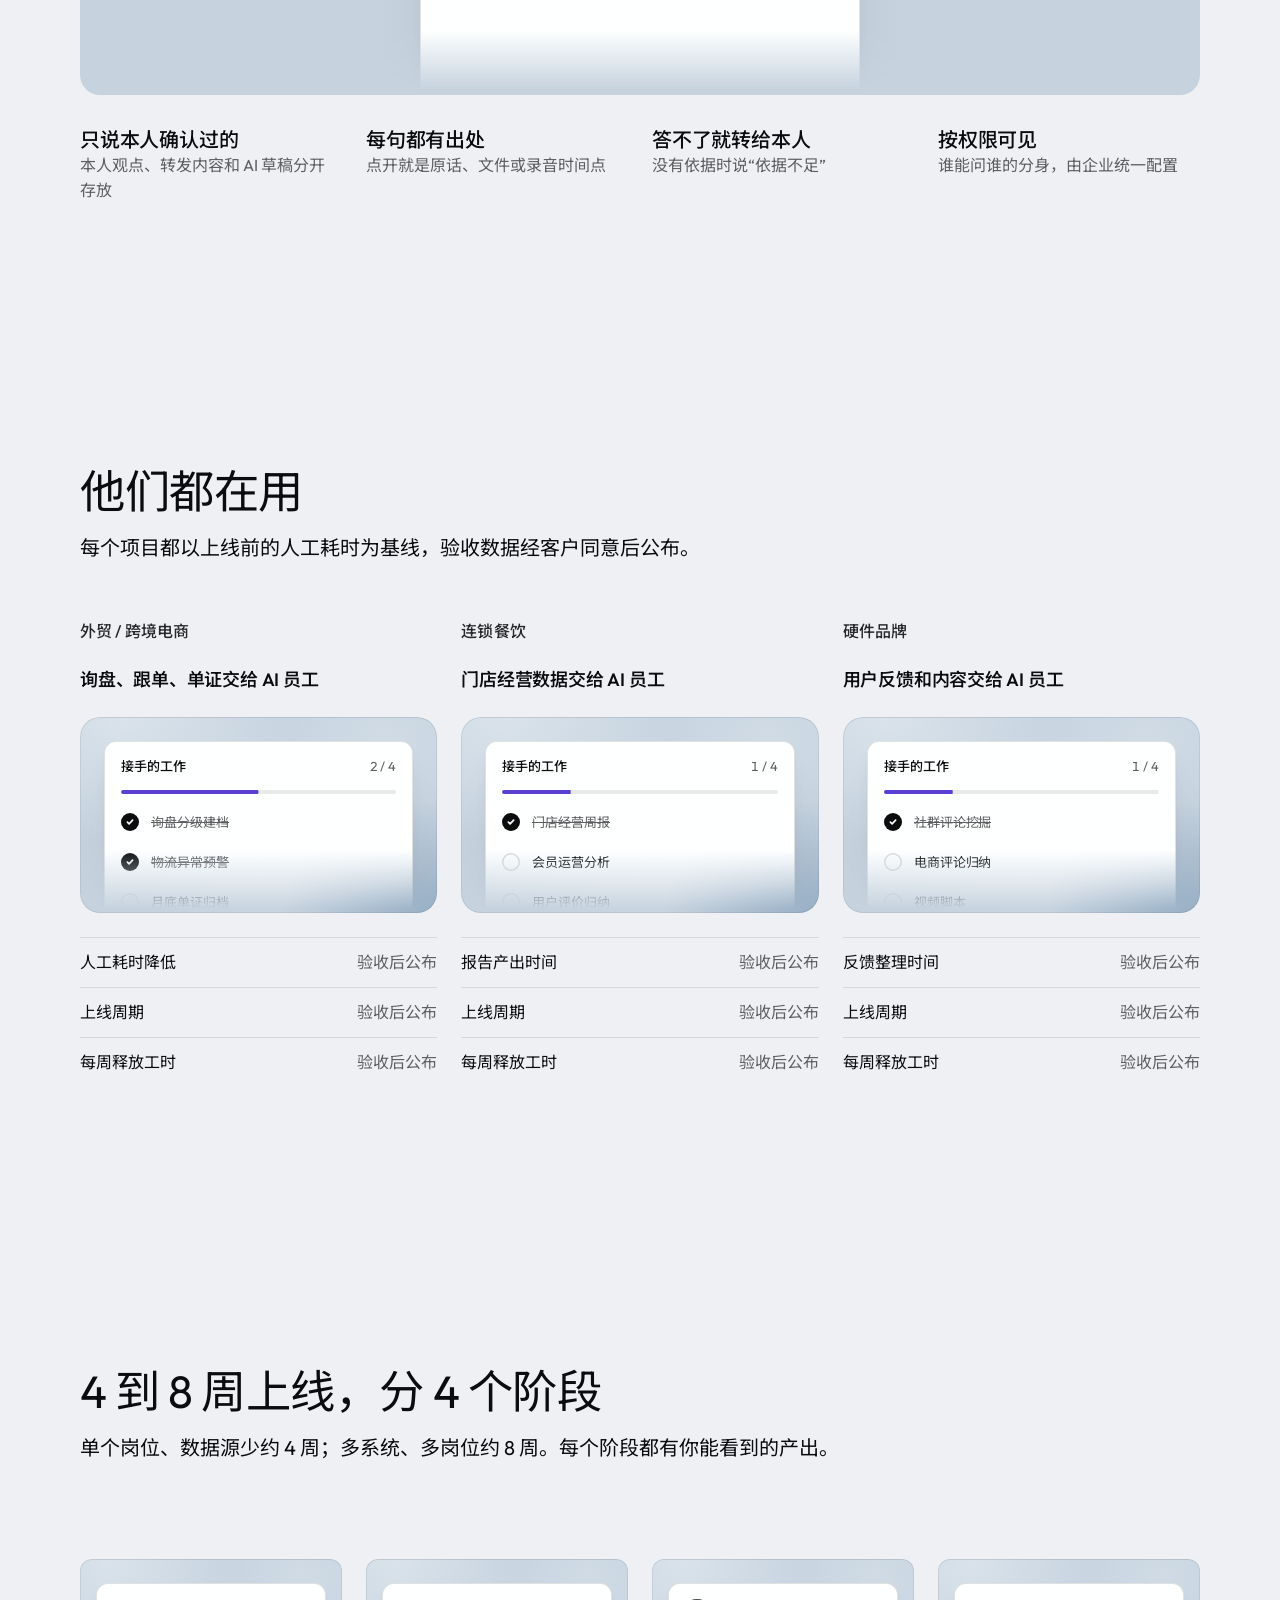
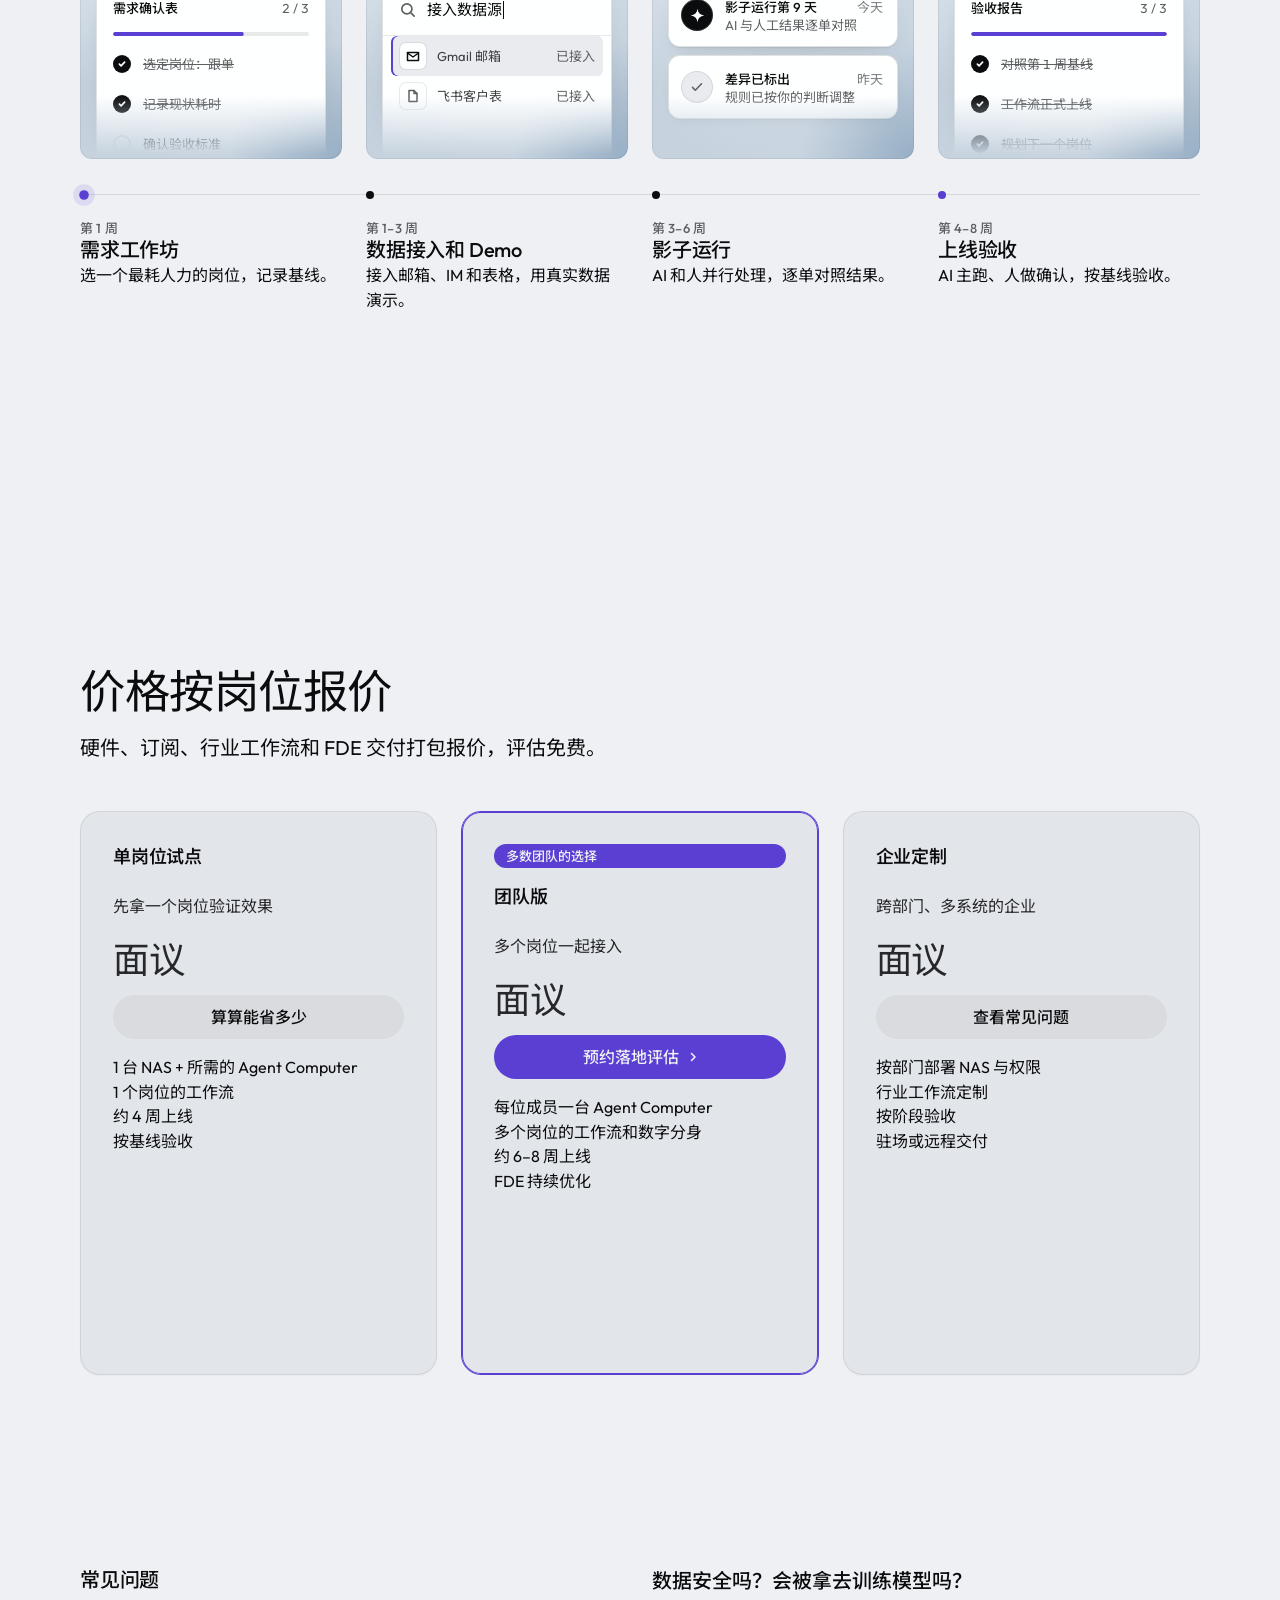
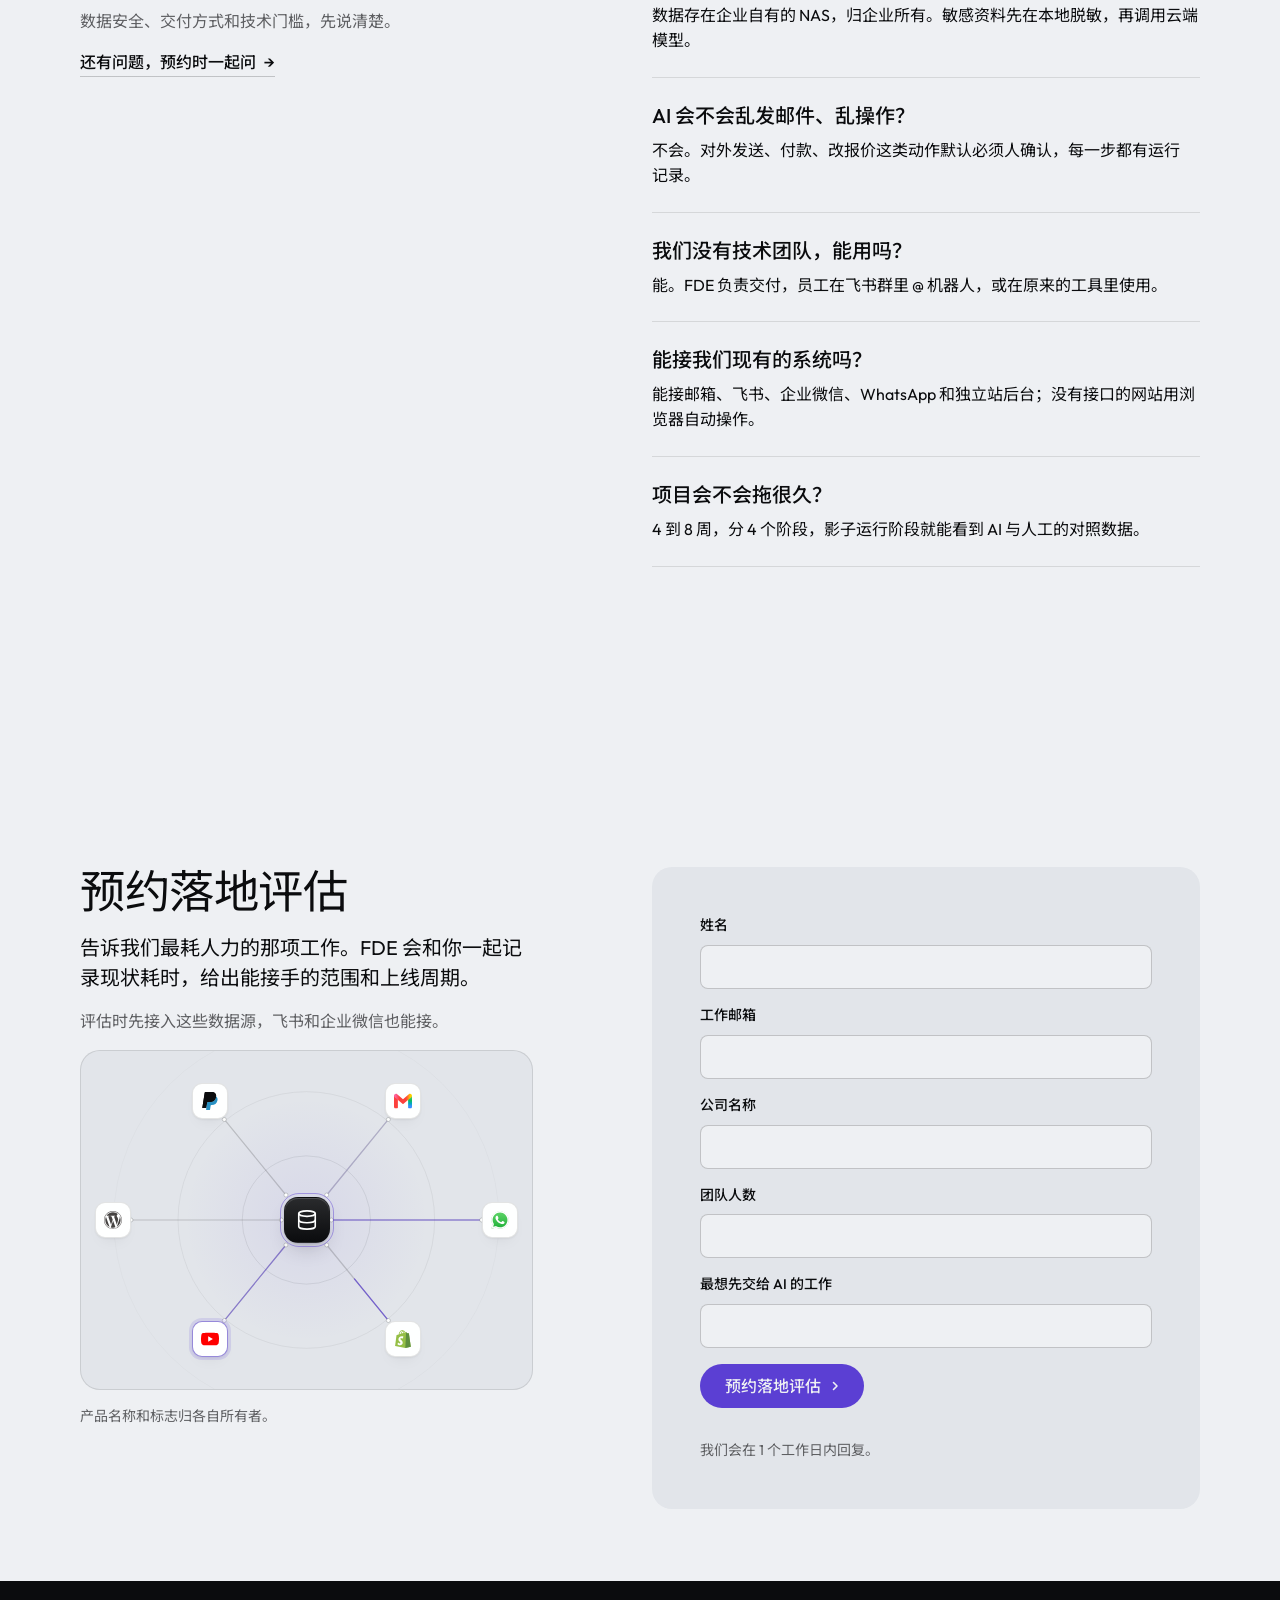
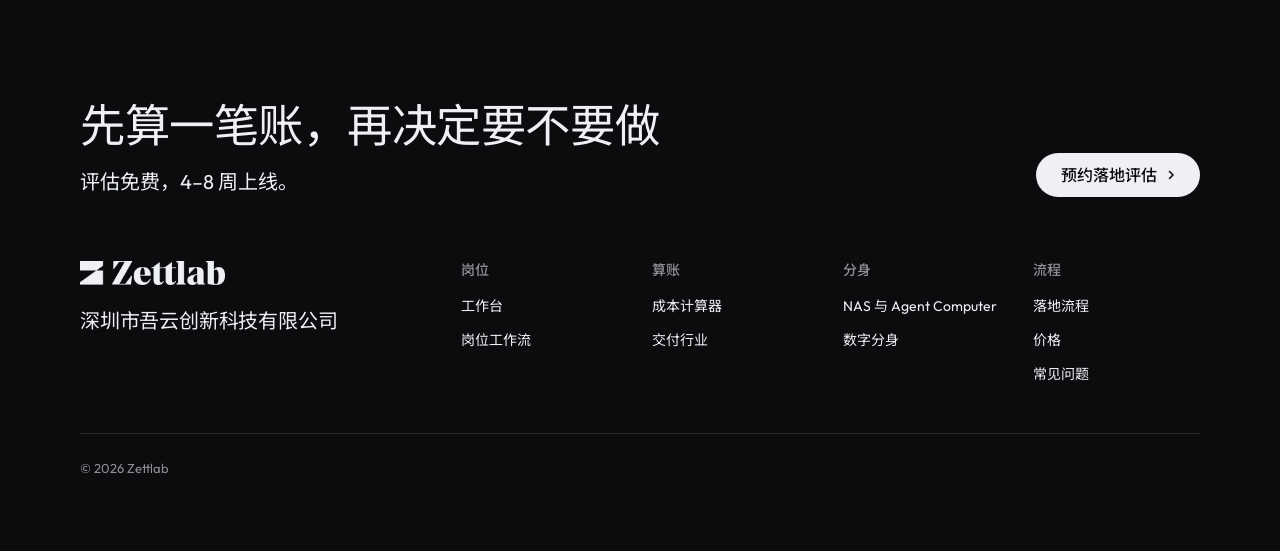
==== commit 415d5924: "Remove introductory pain point copy above workbench" ====
--- a/index.html
+++ b/index.html
@@ -147,7 +147,7 @@
   .rail > li:last-child .rail__dot::after { background: var(--p-accent); }
   @media (max-width: 1023px) { .rail__dot::before { display: none; } }
 </style>
-<link rel="stylesheet" href="assets/presentation.css?v=20261111-contact-layout">
+<link rel="stylesheet" href="assets/presentation.css?v=20261112-workbench">
 </head>
 <body>
 <!-- type: software
@@ -197,18 +197,9 @@
     </button>
   </section>
 
-  <!-- 02 企业视角：增长成本、知识资产与执行管理 -->
-  <section class="section" id="desk" aria-labelledby="desk-h">
+  <!-- 02 直接展示 AI 员工工作台 -->
+  <section class="section" id="desk" aria-label="AI 员工工作台">
     <div class="wrap">
-      <div class="grid">
-        <h2 id="desk-h" class="span-12">业务增长，<br>不能总靠加人。</h2>
-      </div>
-      <ol class="desk-pains" aria-label="企业增长中的三个问题">
-        <li data-pain-reveal><h3>增量靠加人</h3></li>
-        <li data-pain-reveal><h3>经验跟人走</h3></li>
-        <li data-pain-reveal><h3>执行靠人盯</h3></li>
-      </ol>
-      <div class="desk-actions"><a class="link" href="#roi">算算能省多少人力投入</a><a class="link" href="#jobs">看 AI 能接手哪些岗位</a></div>
       <div class="ui app fill" role="img" aria-label="AI 员工工作示意：集中整理任务，三项待人确认；右侧展示物流异常的原因、处理准备与待确认事项" data-ui-pause-host>
         <div class="app__pane app__pane--list">
           <div class="ui ui-panel ui-win" data-ui="window" data-open="待处理" data-work="处理中" data-done="已完成">
@@ -938,6 +929,6 @@
 <script type="module" src="assets/motion/motion.js"></script>
 <script type="module" src="assets/layout/layout.js"></script>
 <script type="module" src="assets/diagrams/mount.js"></script>
-<script type="module" src="assets/presentation.js?v=20261111-story"></script>
+<script type="module" src="assets/presentation.js?v=20261112-workbench"></script>
 </body>
 </html>
--- a/assets/presentation.css
+++ b/assets/presentation.css
@@ -225,14 +225,10 @@
   grid-template-rows: auto auto;
 }
 
-/* Keep the company pain points brief and the workbench directly visible. */
-main > #desk { height: auto; min-height: 0; }
+/* Present the workbench directly, with space determined by the illustration. */
+main > #desk { height: auto; min-height: 0; padding-block: clamp(32px, 4vw, 56px); }
 main > #desk > .wrap { height: auto; }
-.desk-pains { display: grid; grid-template-columns: repeat(3, minmax(0, 1fr)); gap: 28px; padding: 0; margin: 28px 0 24px; list-style: none; }
-.desk-pains > li { min-width: 0; padding-top: 16px; border-top: 1px solid var(--line); }
-.desk-pains h3 { font-size: 21px; line-height: 1.4; }
-.desk-actions { display: flex; flex-wrap: wrap; gap: 12px 32px; font-size: 14px; }
-#desk .app.ui { flex: none; height: 430px; margin-top: 24px; }
+#desk .app.ui { flex: none; height: 430px; margin-top: 0; }
 #desk .app > .app__pane--open > .ui-doc { padding: 28px 24px 72px; }
 #desk .ui-doc__page { padding: 22px; }
 #desk .ui-doc__text { font-size: 14px; line-height: 1.85; }
@@ -245,14 +241,7 @@
   #desk .app > .app__pane--list { max-height: none; }
   #desk .app > .app__pane + .app__pane { border-top: 0; border-left: 1px solid var(--u-line); }
 }
-@media (max-width: 767px) {
-  .desk-pains { gap: 18px; }
-  .desk-pains h3 { font-size: 20px; }
-}
 @media (max-width: 639px) {
-  .desk-pains { gap: 12px; margin: 24px 0; }
-  .desk-pains > li { padding-top: 12px; }
-  .desk-pains h3 { font-size: 16px; line-height: 1.6; }
   #desk .app.ui { height: auto; }
   #desk .app > .app__pane--open > .ui-doc { padding: 16px 14px 56px; }
   #desk .ui-doc__page { padding: 18px; }
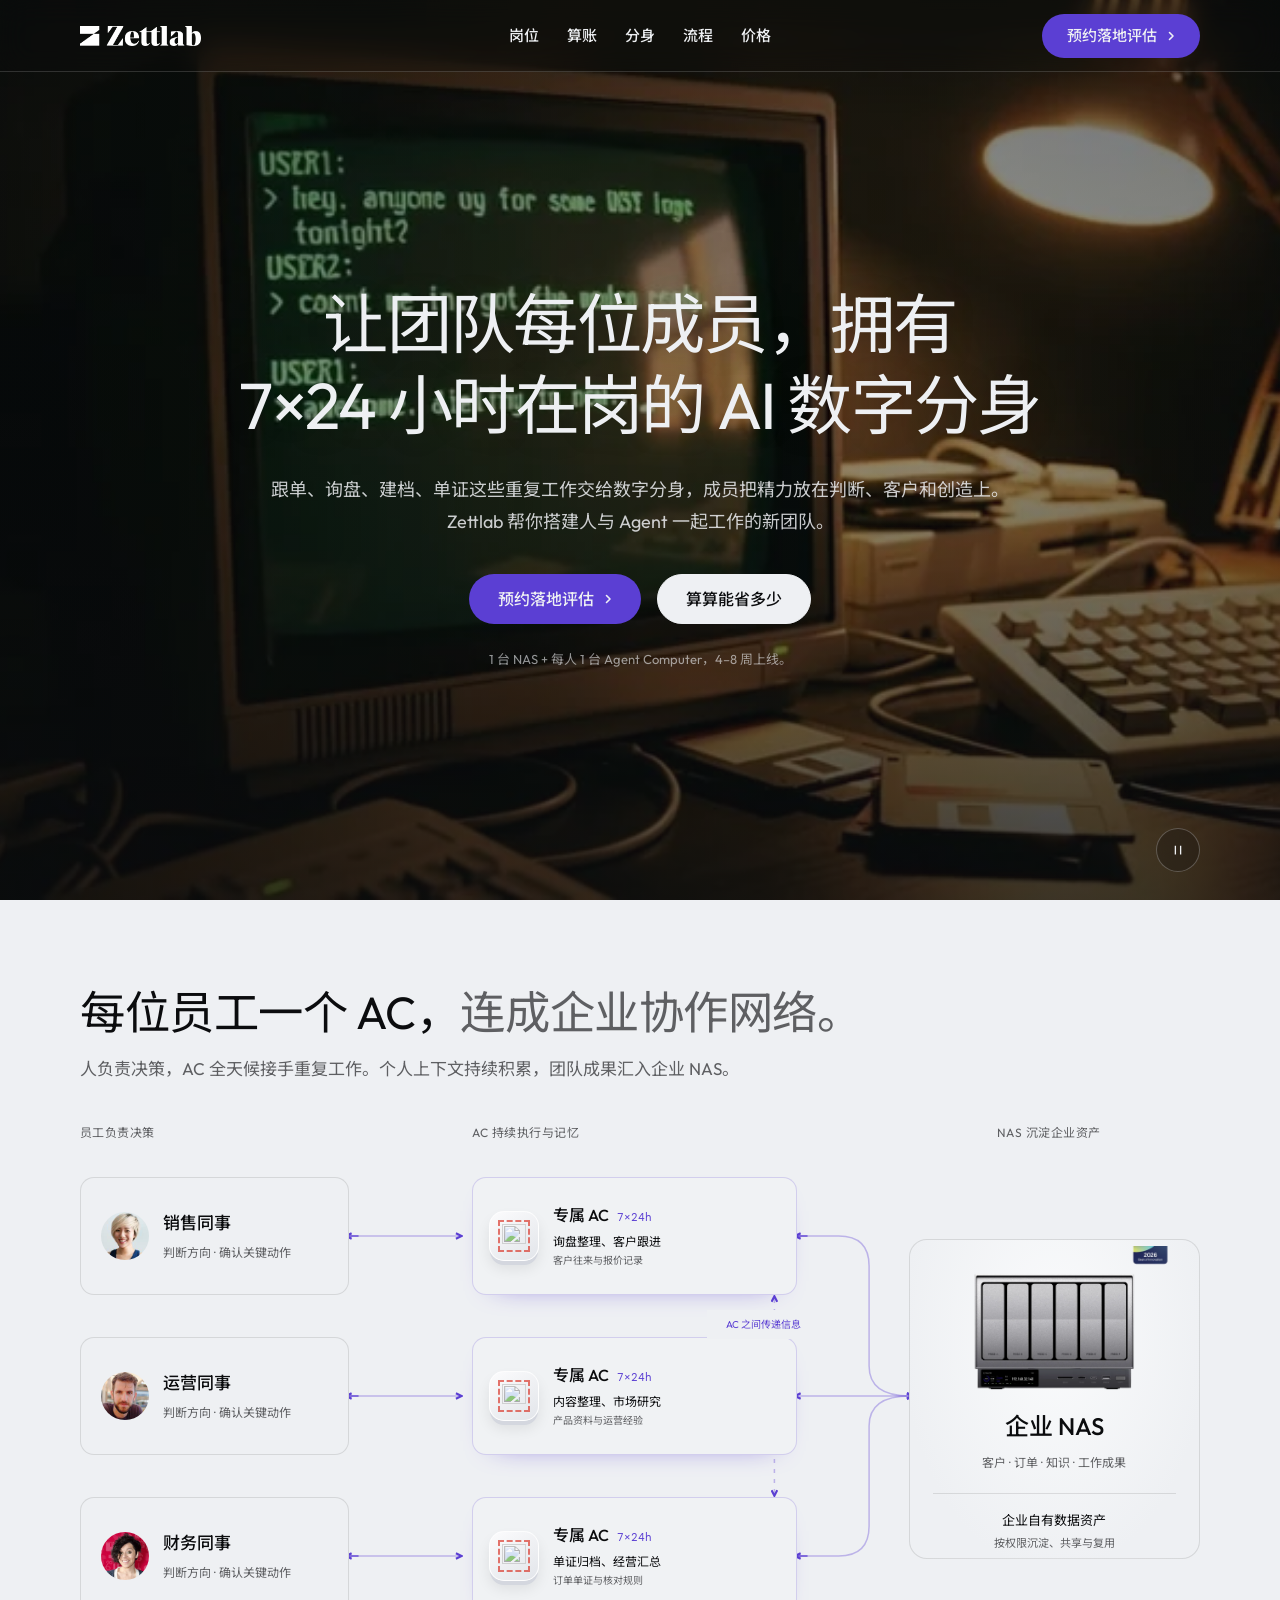
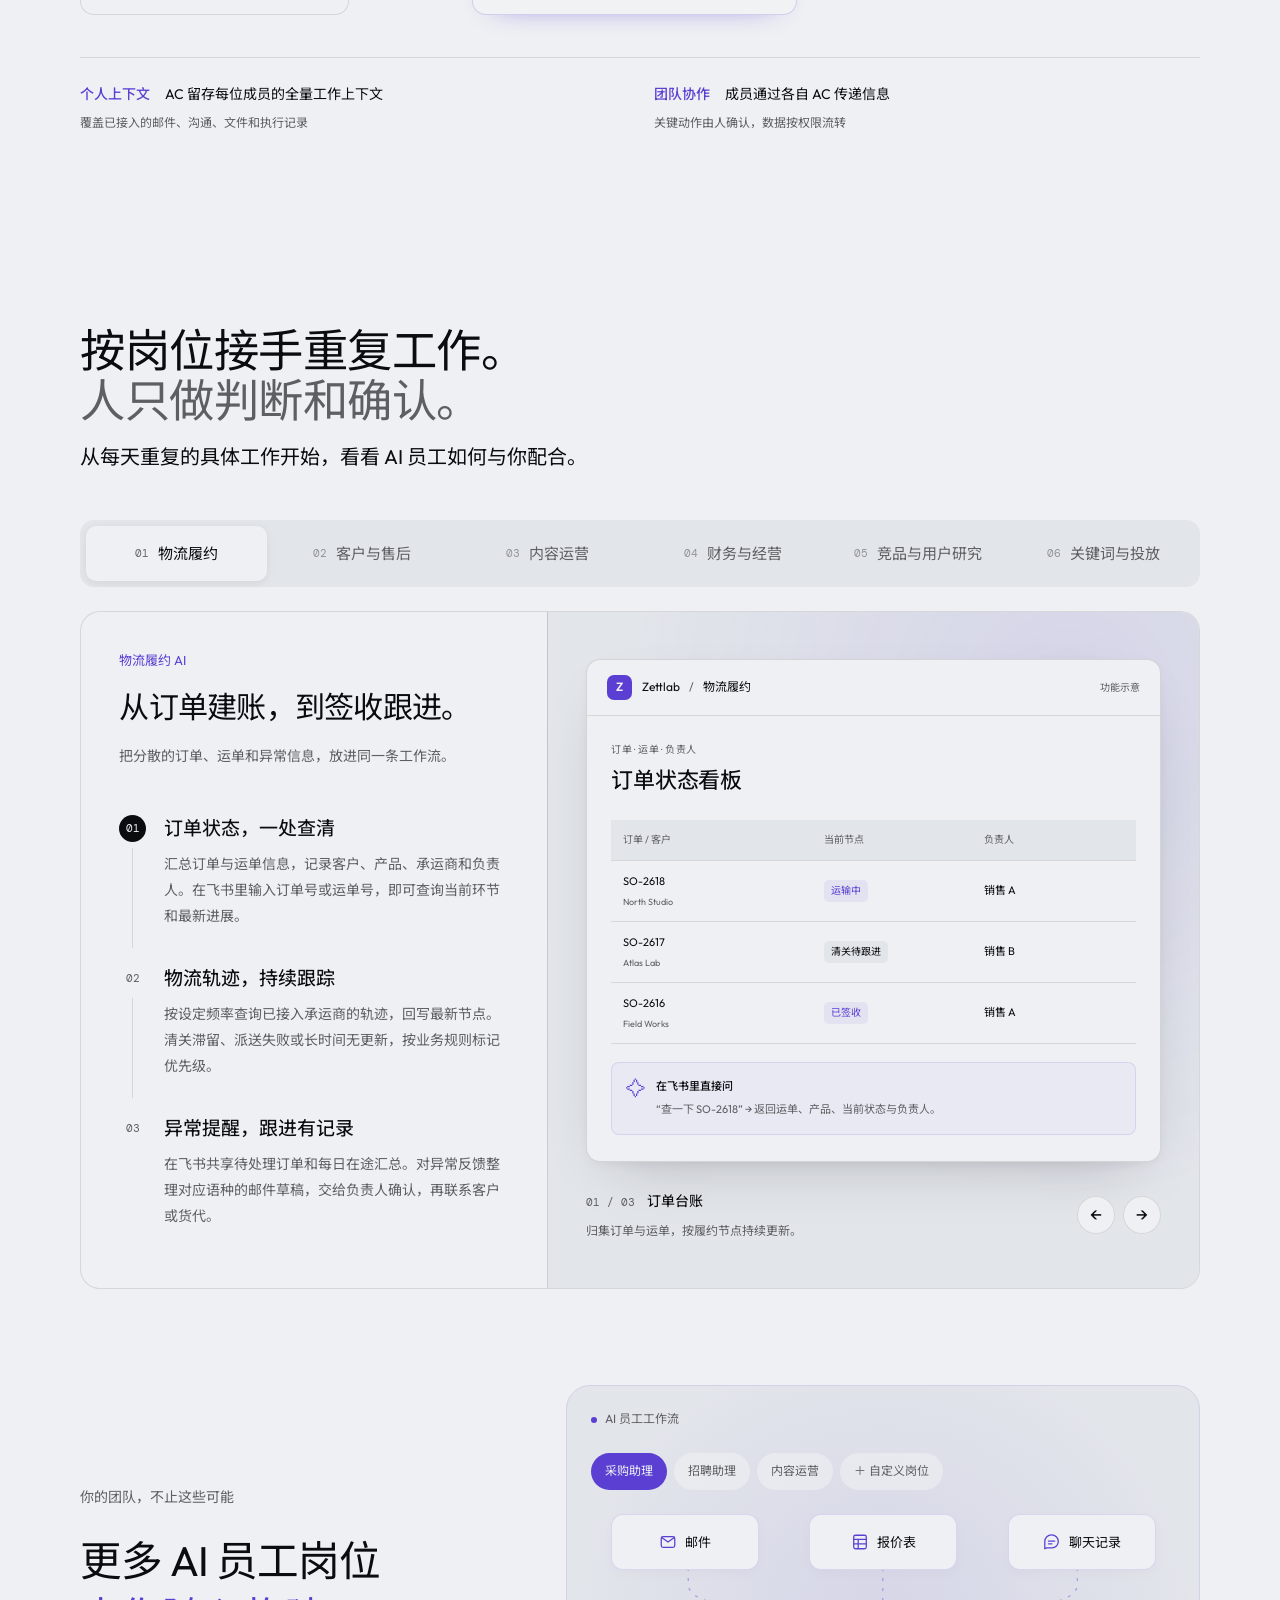
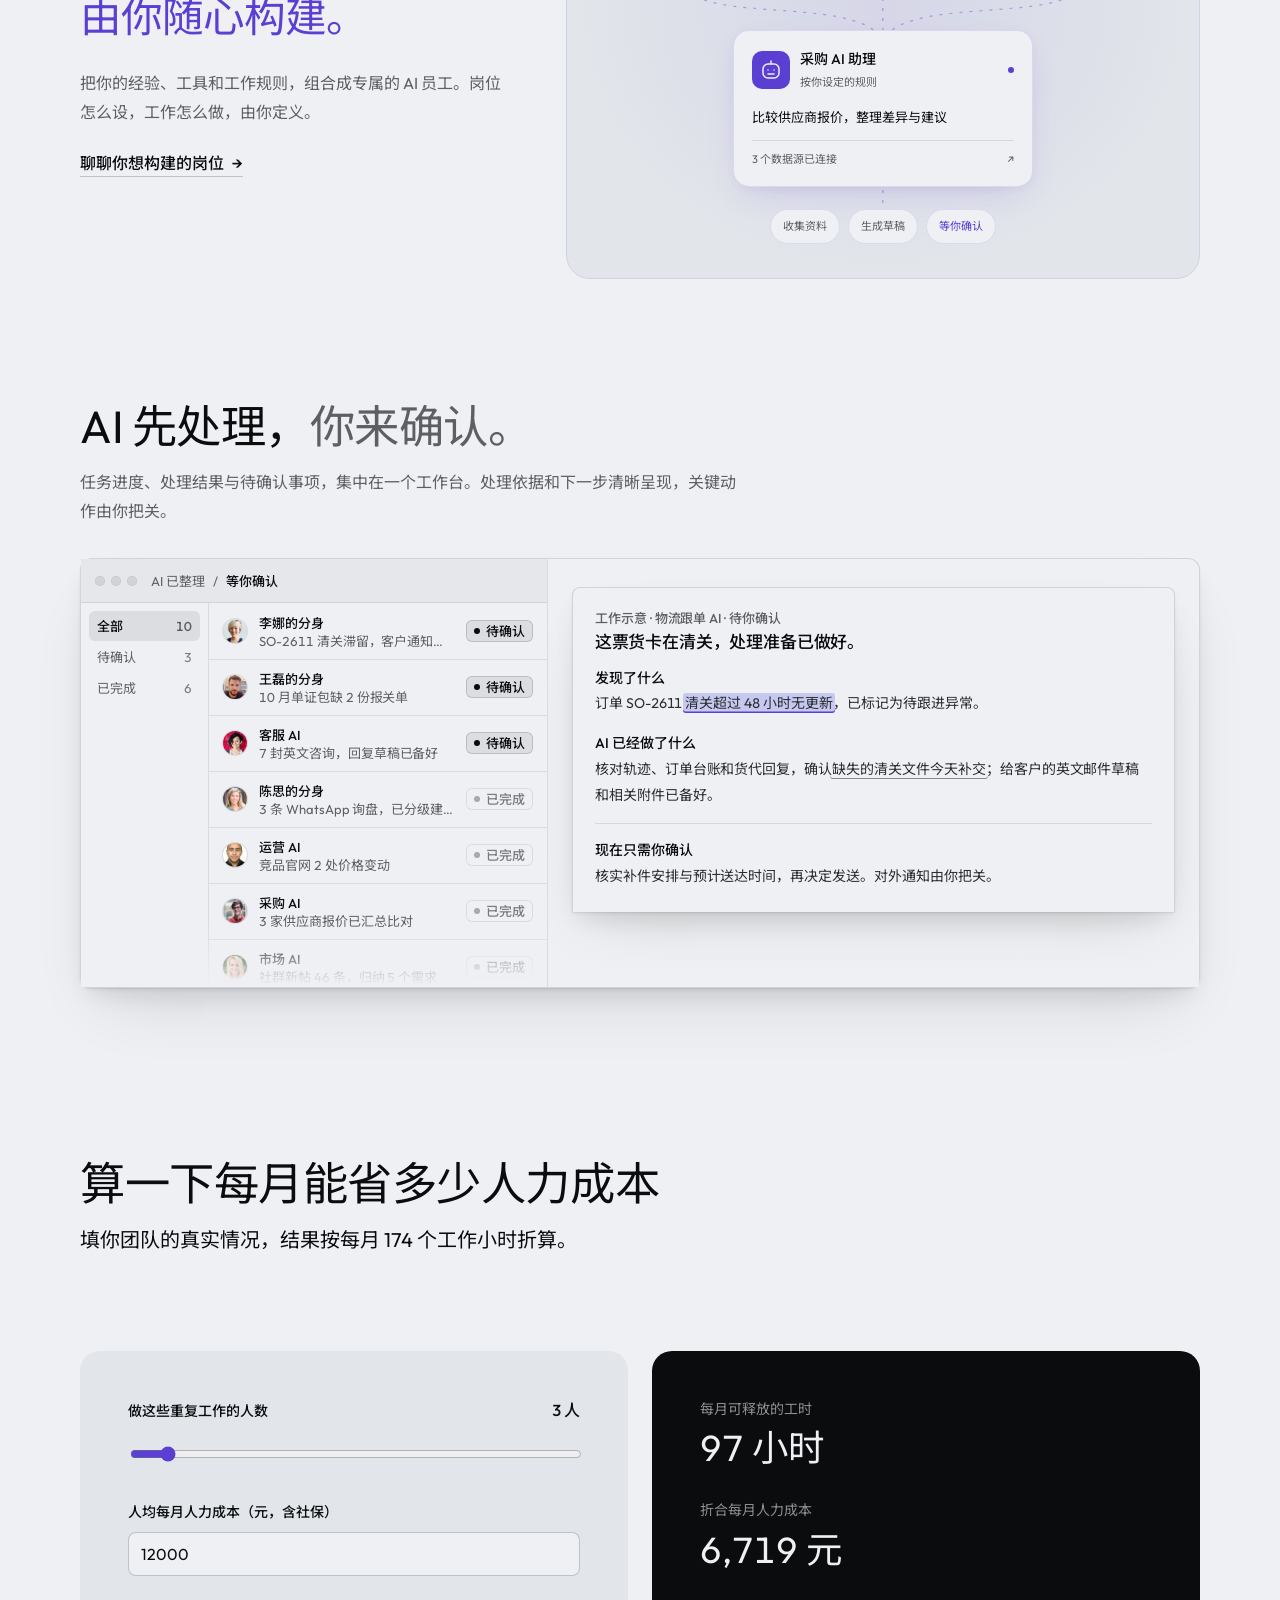
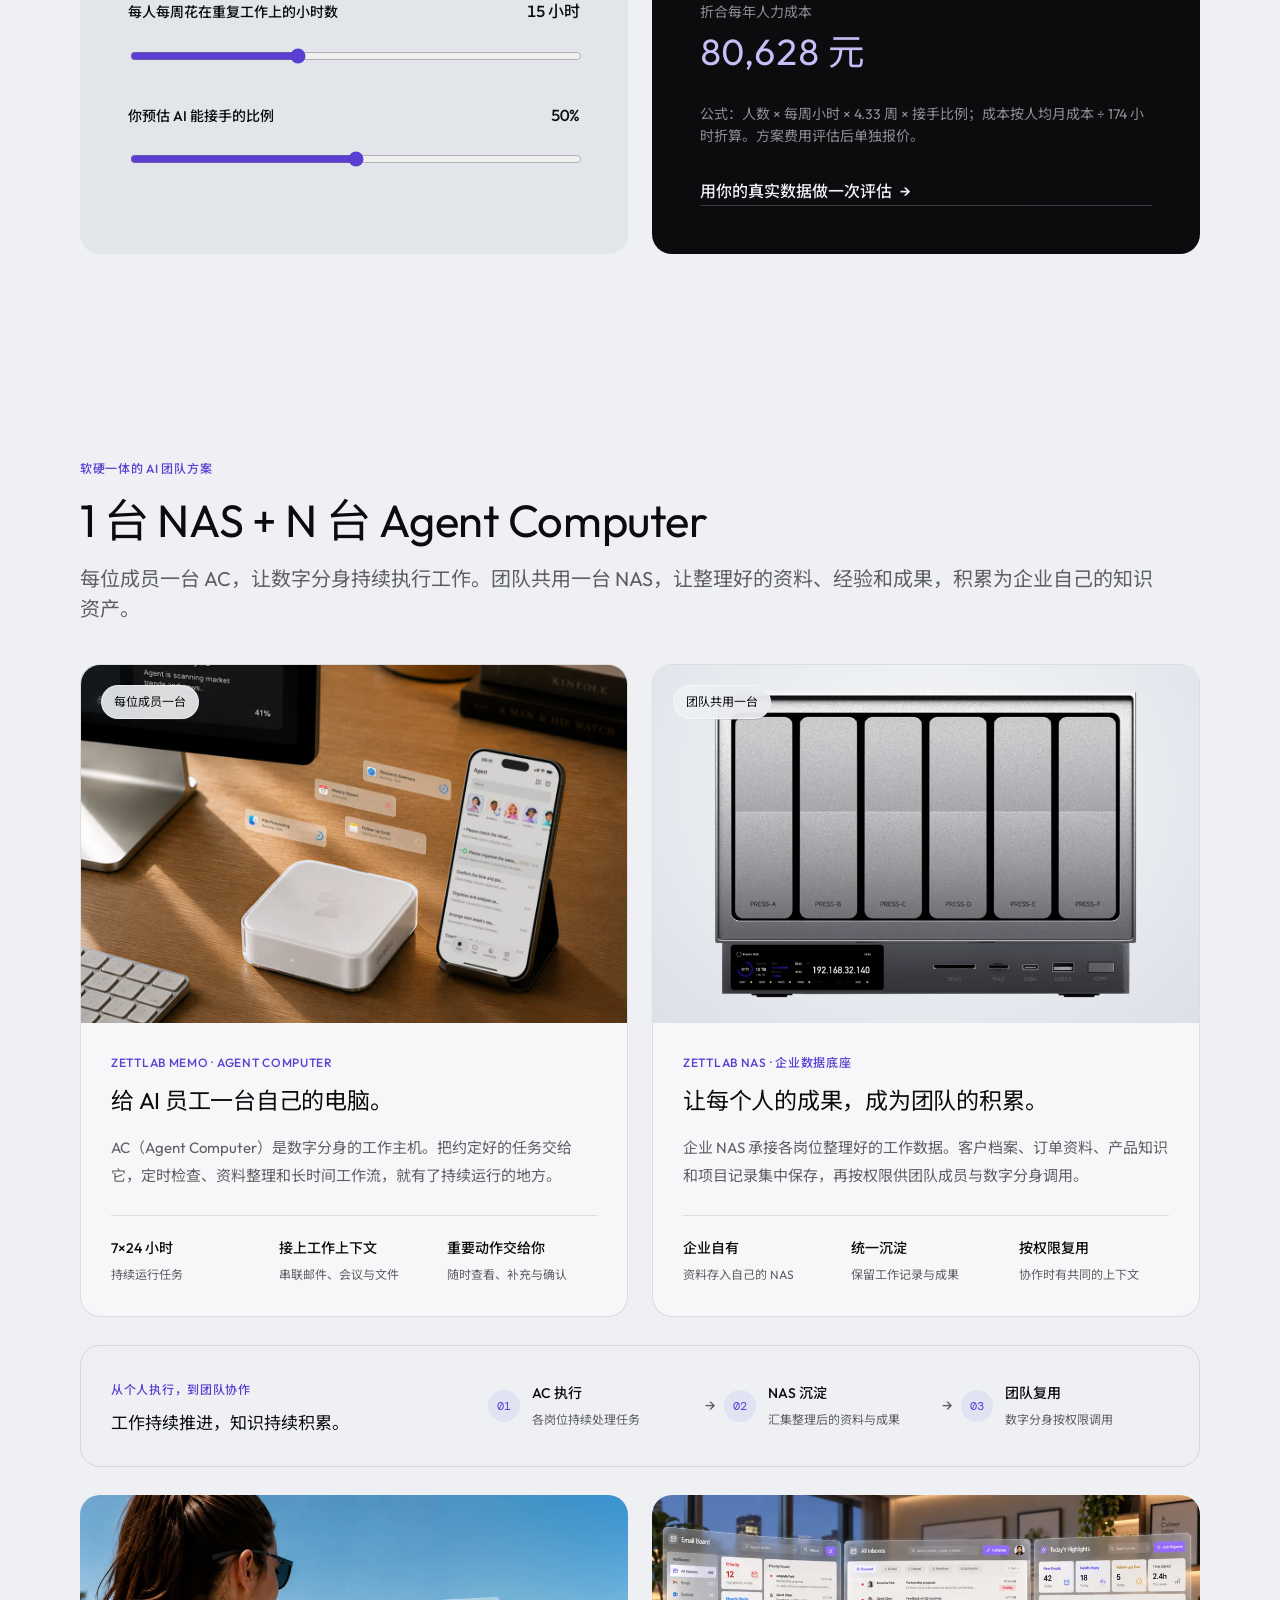
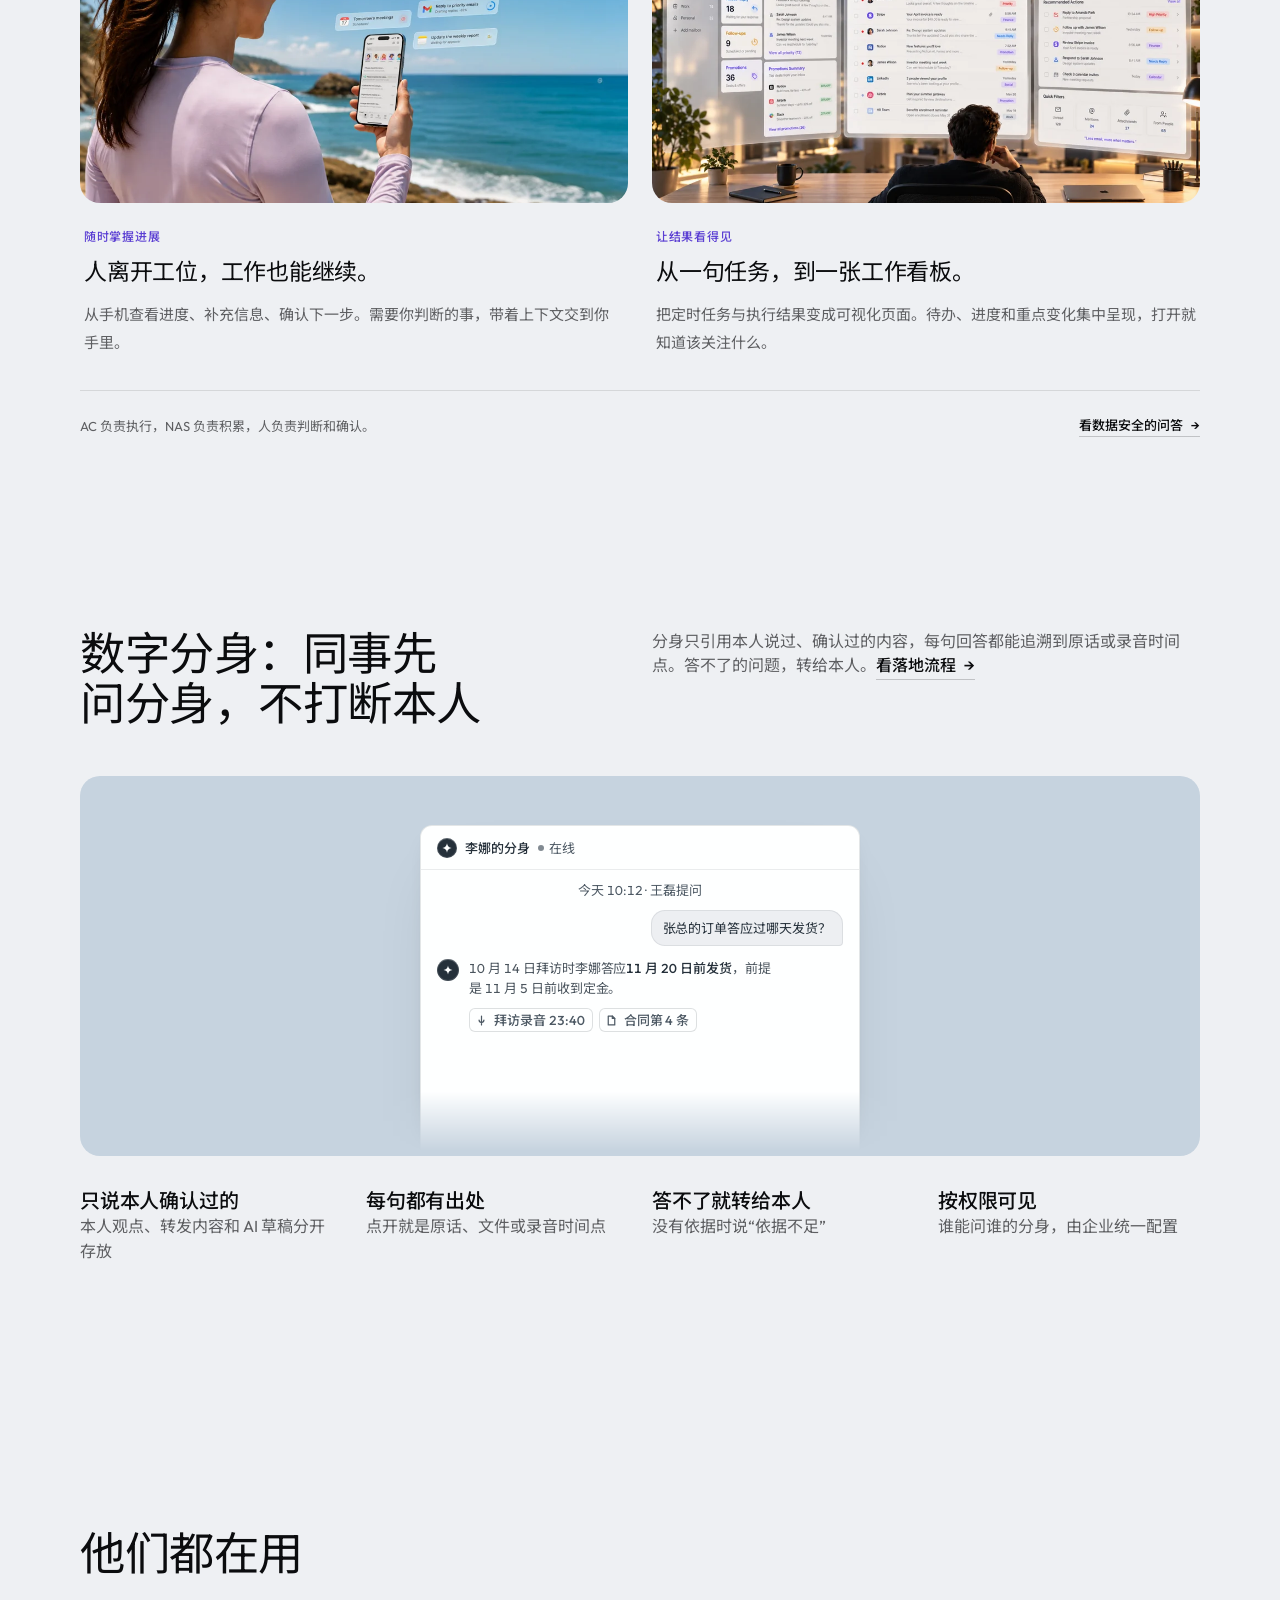
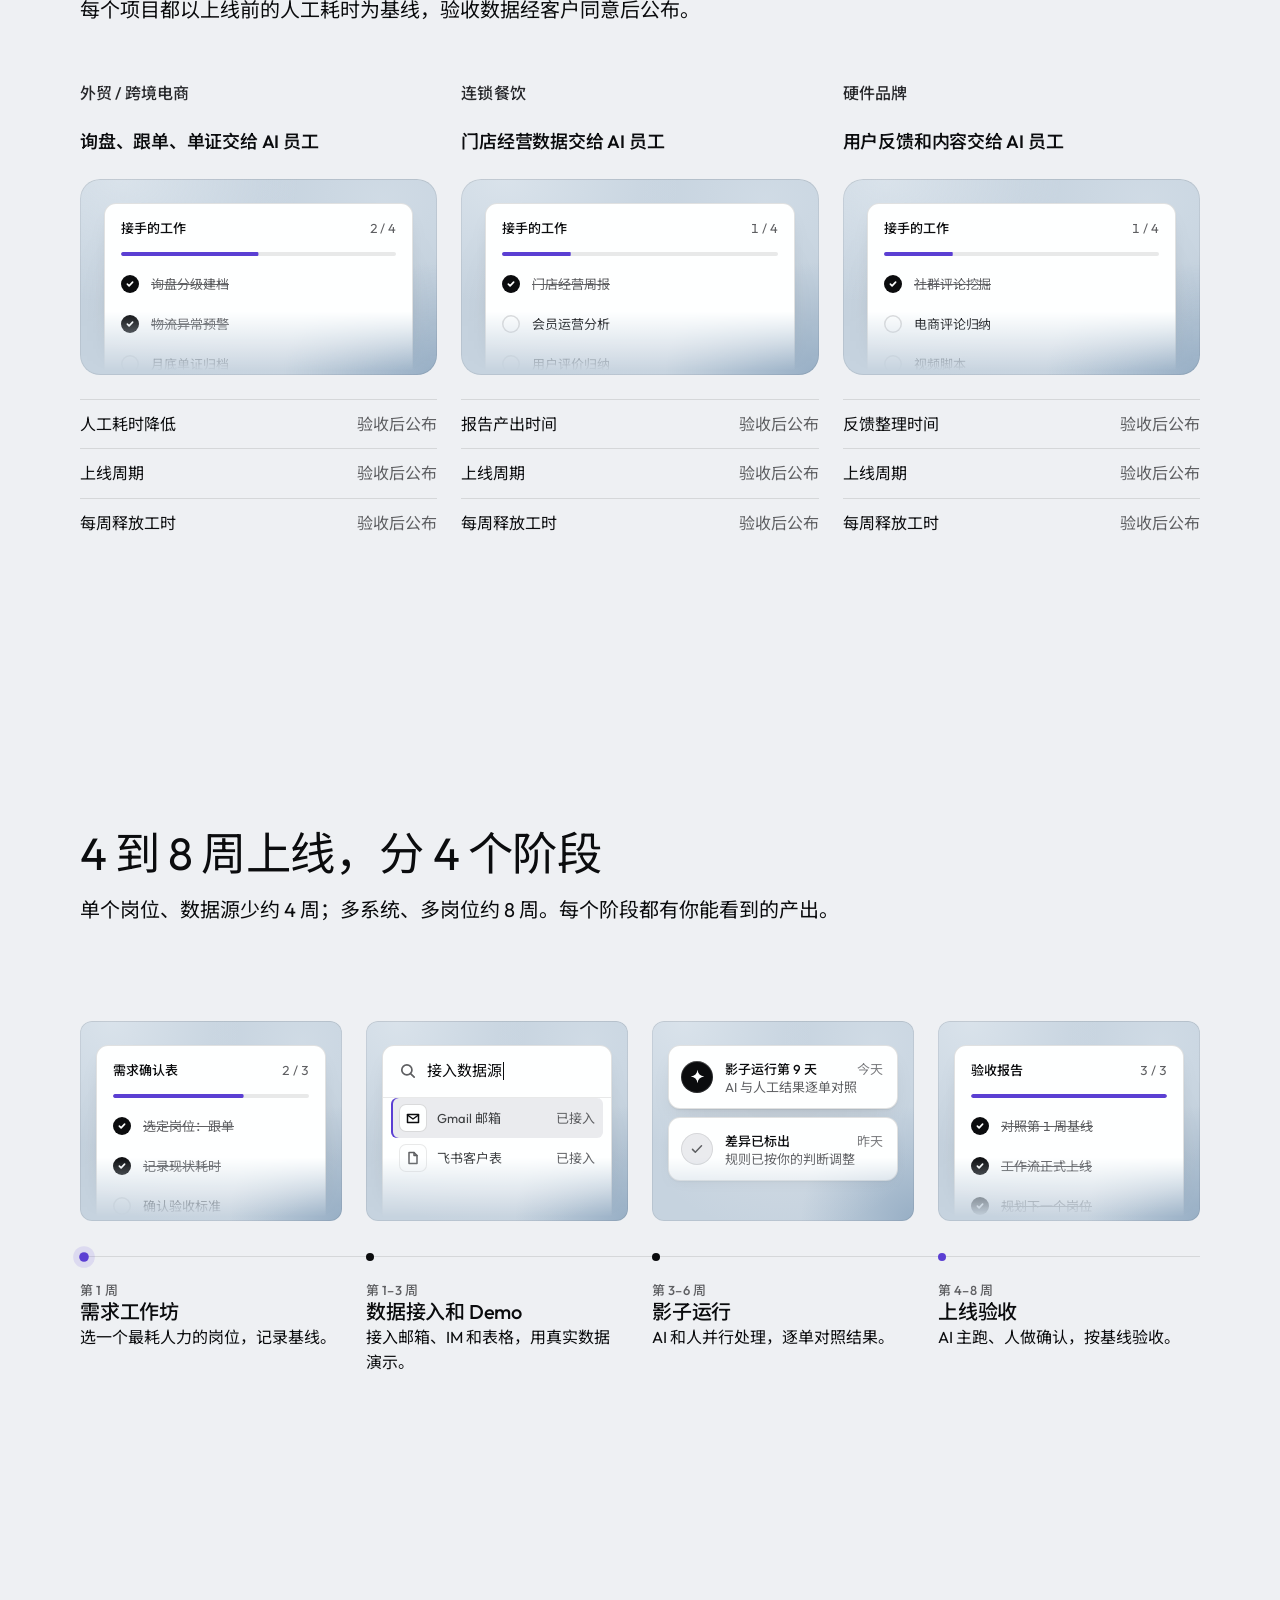
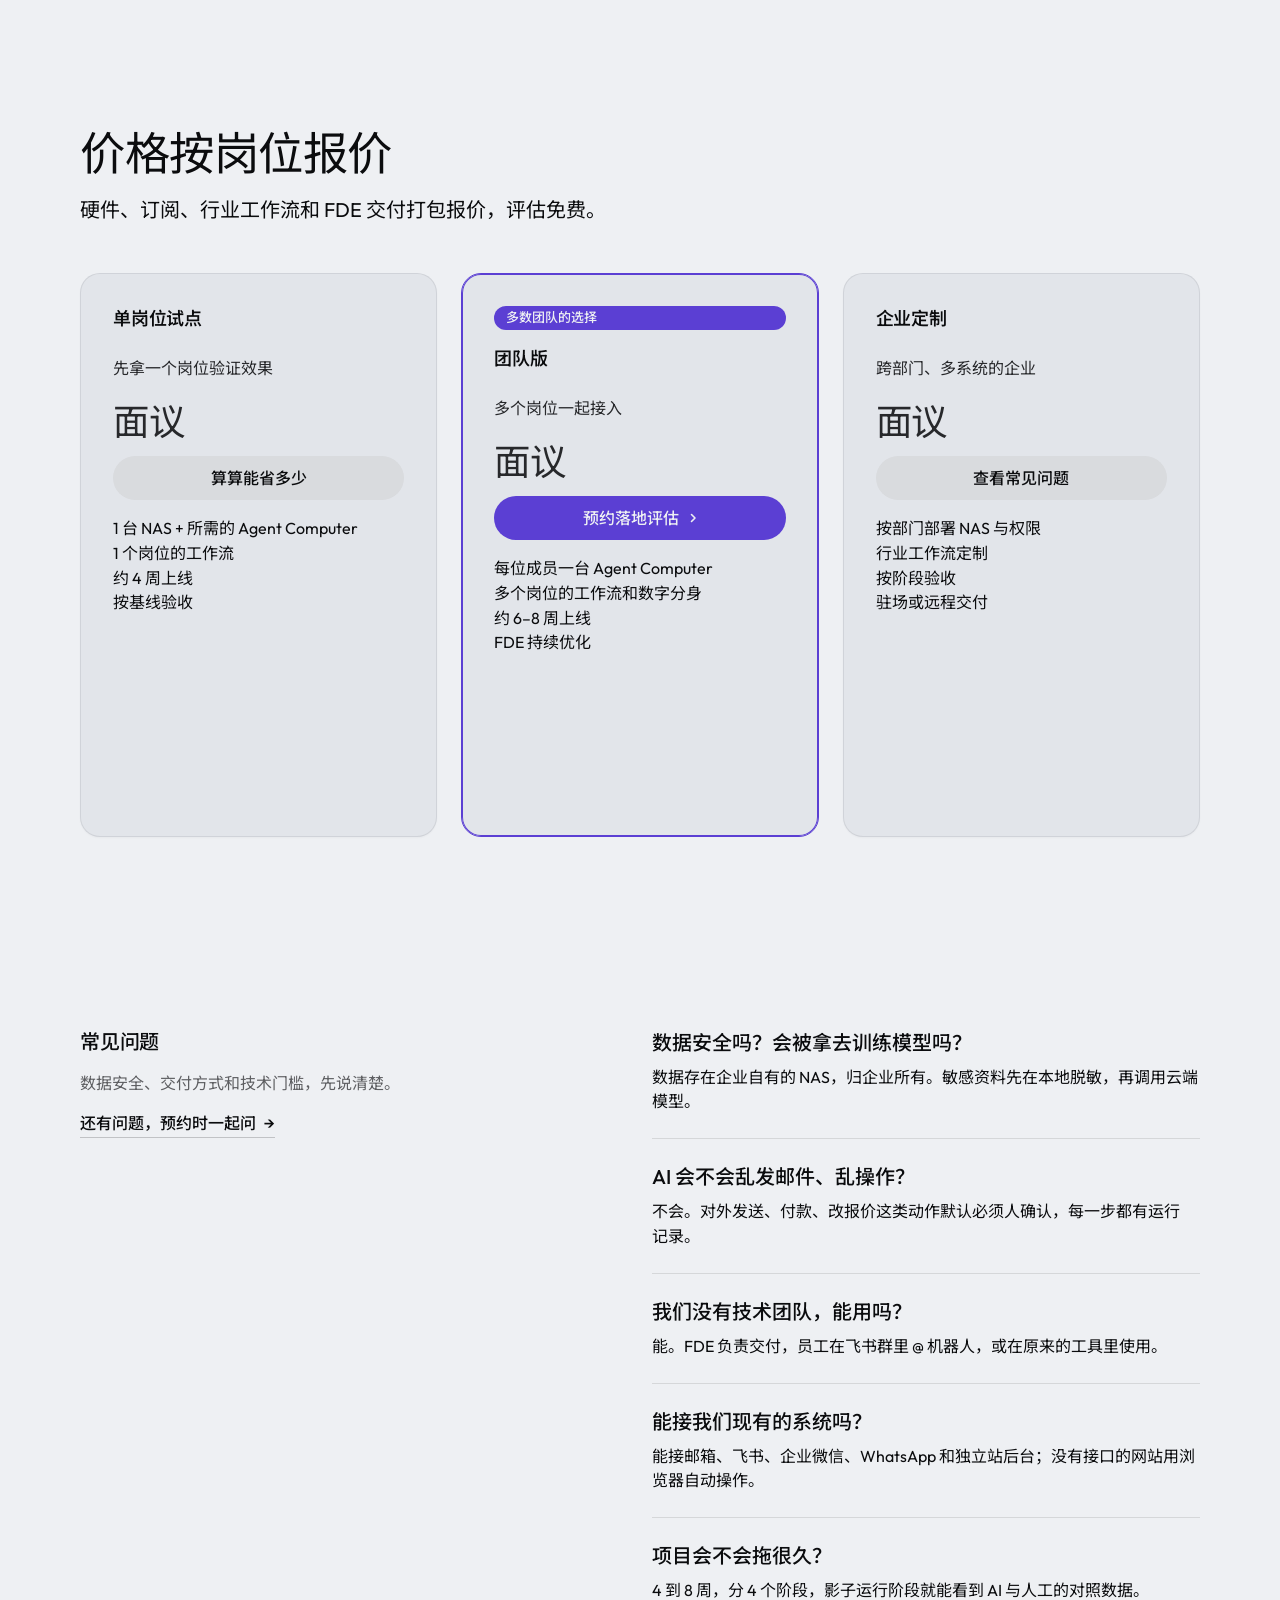
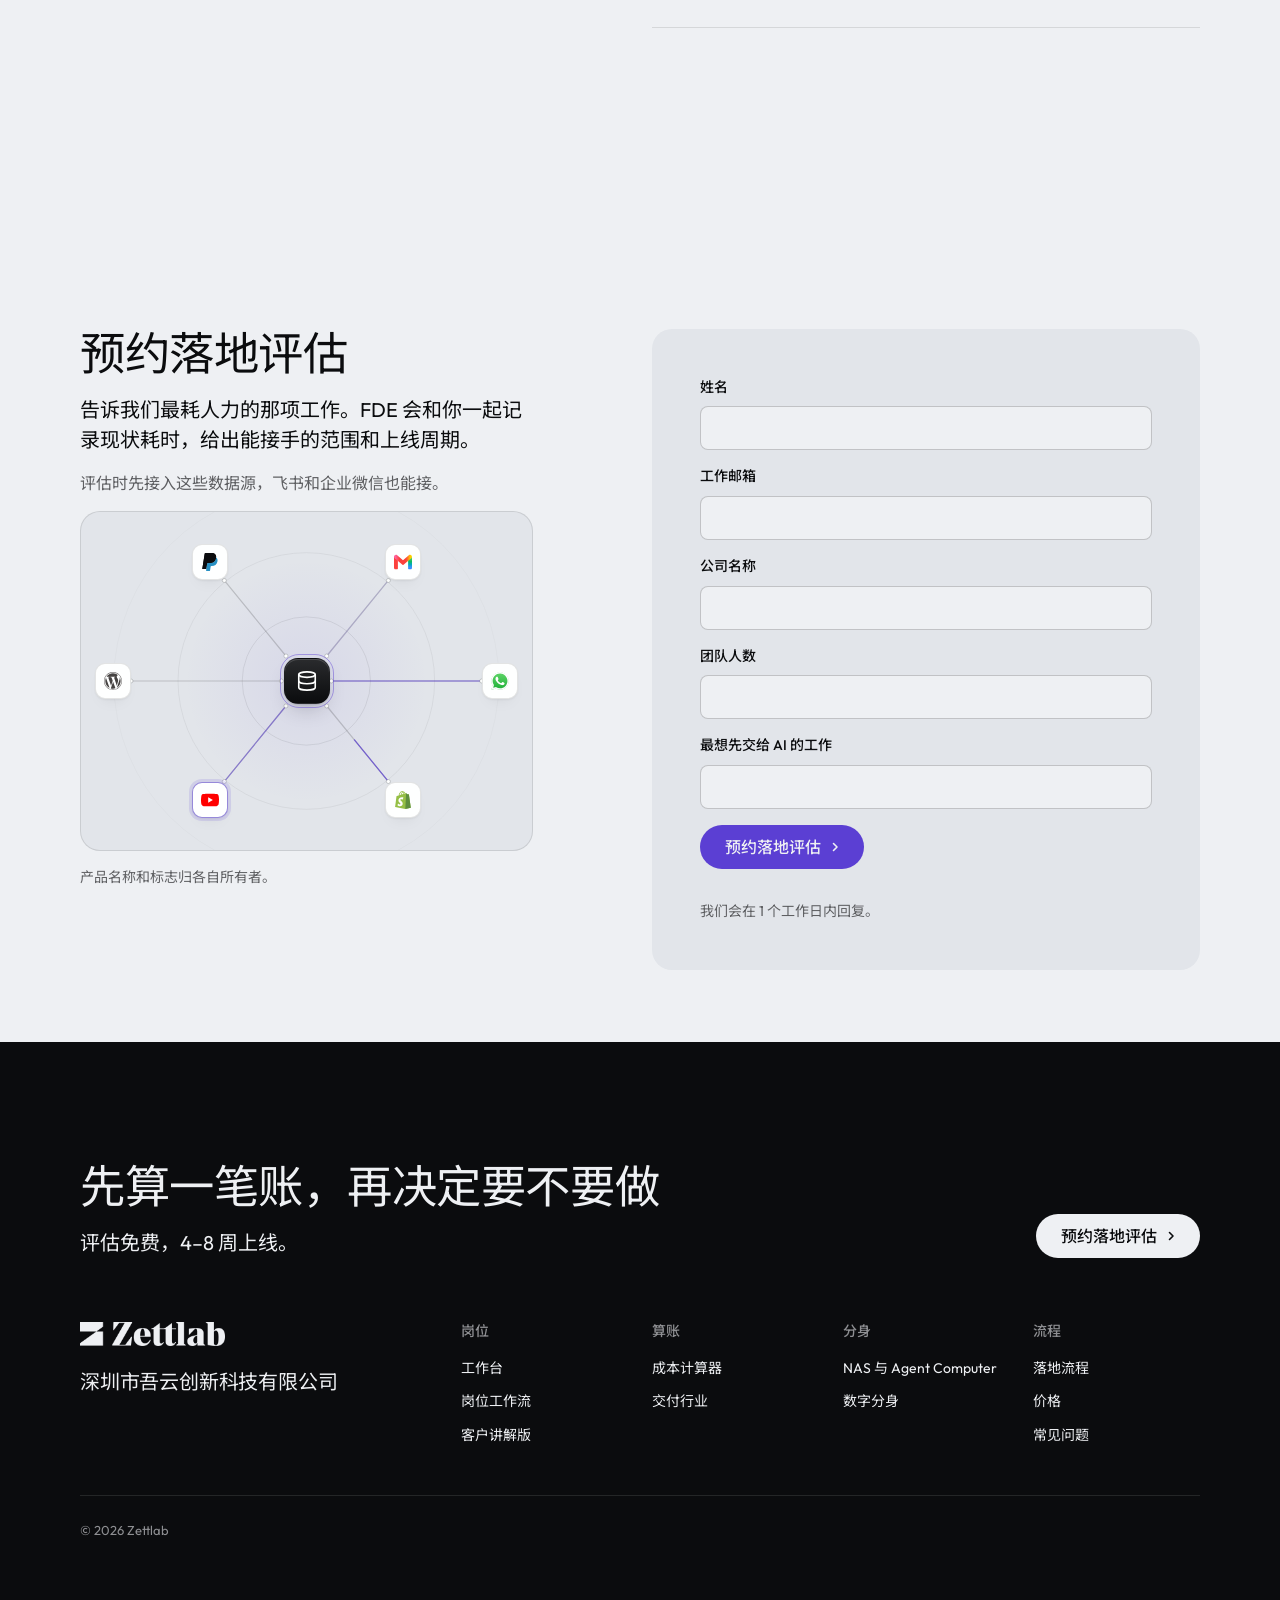
==== commit d1145508: "Add employee AC NAS collaboration network and customer briefing deck" ====
--- a/index.html
+++ b/index.html
@@ -147,7 +147,8 @@
   .rail > li:last-child .rail__dot::after { background: var(--p-accent); }
   @media (max-width: 1023px) { .rail__dot::before { display: none; } }
 </style>
-<link rel="stylesheet" href="assets/presentation.css?v=20261112-workbench">
+<link rel="stylesheet" href="assets/presentation.css?v=20261112-workbench-placement">
+<link rel="stylesheet" href="assets/collaboration.css?v=20261112-network">
 </head>
 <body>
 <!-- type: software
@@ -197,9 +198,272 @@
     </button>
   </section>
 
-  <!-- 02 直接展示 AI 员工工作台 -->
-  <section class="section" id="desk" aria-label="AI 员工工作台">
-    <div class="wrap">
+  <!-- 企业协作网络 -->
+  <section class="section" id="network" aria-labelledby="network-h">
+    <div class="wrap">
+      <div class="section-head"><h2 id="network-h">每位员工一个 AC，<span class="muted">连成企业协作网络。</span></h2><p>人负责决策，AC 全天候接手重复工作。个人上下文持续积累，团队成果汇入企业 NAS。</p></div>
+<div class="collaboration-network" role="img" aria-label="企业协作网络：每位员工与专属 AC 双向协作，员工负责决策，AC 全天候处理重复工作并保存个人上下文。各 AC 通过 NAS 沉淀并按权限复用企业数据，也能相互传递信息。">
+<div class="network-columns" aria-hidden="true"><span>员工负责决策</span><span>AC 持续执行与记忆</span><span>NAS 沉淀企业资产</span></div>
+<div class="network-board">
+<svg class="network-wires network-wires--desktop" viewBox="0 0 1100 500" preserveAspectRatio="none" aria-hidden="true"><defs><marker id="network-arrow" viewBox="0 0 8 8" refX="4" refY="4" markerWidth="5" markerHeight="5" orient="auto-start-reverse"><path d="M1 1 7 4 1 7" fill="none" stroke="currentColor" stroke-width="1.4"/></marker></defs><g class="network-wire-pair"><path d="M264 79H372"/><path d="M264 239H372"/><path d="M264 399H372"/></g><g class="network-wire-asset"><path d="M705 79H745Q775 79 775 109V209Q775 239 815 239"/><path d="M705 239H815"/><path d="M705 399H745Q775 399 775 369V269Q775 239 815 239"/></g><path class="network-wire-peer" d="M682 142V336"/><g class="network-wire-flow"><path d="M264 79H372"/><path d="M264 239H372"/><path d="M264 399H372"/><path d="M705 79H745Q775 79 775 109V209Q775 239 815 239"/><path d="M705 399H745Q775 399 775 369V269Q775 239 815 239"/></g></svg>
+<div class="network-member" style="--row:0"><img src="assets/avatars/employee-01.jpg" alt="" width="56" height="56" loading="lazy"><div><strong>销售同事</strong><span>判断方向 · 确认关键动作</span></div></div>
+<div class="network-ac" style="--row:0"><div class="network-ac__device" aria-hidden="true"><img src="assets/brand/zettlab-mark.png" alt="" width="26" height="26"></div><div><strong>专属 AC <em>7×24h</em></strong><span>询盘整理、客户跟进</span><small>客户往来与报价记录</small></div></div><div class="network-member" style="--row:1"><img src="assets/avatars/employee-02.jpg" alt="" width="56" height="56" loading="lazy"><div><strong>运营同事</strong><span>判断方向 · 确认关键动作</span></div></div>
+<div class="network-ac" style="--row:1"><div class="network-ac__device" aria-hidden="true"><img src="assets/brand/zettlab-mark.png" alt="" width="26" height="26"></div><div><strong>专属 AC <em>7×24h</em></strong><span>内容整理、市场研究</span><small>产品资料与运营经验</small></div></div><div class="network-member" style="--row:2"><img src="assets/avatars/employee-03.jpg" alt="" width="56" height="56" loading="lazy"><div><strong>财务同事</strong><span>判断方向 · 确认关键动作</span></div></div>
+<div class="network-ac" style="--row:2"><div class="network-ac__device" aria-hidden="true"><img src="assets/brand/zettlab-mark.png" alt="" width="26" height="26"></div><div><strong>专属 AC <em>7×24h</em></strong><span>单证归档、经营汇总</span><small>订单单证与核对规则</small></div></div>
+<div class="network-peer-label">AC 之间传递信息</div>
+<div class="network-nas"><img src="assets/hardware/nas-d6.webp" alt="Zettlab 企业 NAS" width="240" height="180" loading="lazy"><strong>企业 NAS</strong><span>客户 · 订单 · 知识 · 工作成果</span><div>企业自有数据资产<small>按权限沉淀、共享与复用</small></div></div>
+</div>
+<div class="network-context"><span><b>个人上下文</b> AC 留存每位成员的全量工作上下文<small>覆盖已接入的邮件、沟通、文件和执行记录</small></span><span><b>团队协作</b> 成员通过各自 AC 传递信息<small>关键动作由人确认，数据按权限流转</small></span></div>
+</div>
+    </div>
+  </section>
+
+  <!-- 02 岗位与自定义工作流 -->
+  <section class="section g2" id="jobs" aria-labelledby="jobs-h">
+    <div class="wrap">
+      <div class="feature-showcase" data-feature-showcase>
+        <div class="section-head">
+          <h2 id="jobs-h">按岗位接手重复工作。<span class="muted">人只做判断和确认。</span></h2>
+          <p>从每天重复的具体工作开始，看看 AI 员工如何与你配合。</p>
+        </div>
+        <nav class="feature-tabs" aria-label="按岗位查看具体功能">
+          <a class="feature-tab" id="feature-tab-logistics" href="#feature-logistics" data-feature-tab="0"><span class="feature-tab__num">01</span>物流履约</a>
+          <a class="feature-tab" id="feature-tab-customers" href="#feature-customers" data-feature-tab="1"><span class="feature-tab__num">02</span>客户与售后</a>
+          <a class="feature-tab" id="feature-tab-content" href="#feature-content" data-feature-tab="2"><span class="feature-tab__num">03</span>内容运营</a>
+          <a class="feature-tab" id="feature-tab-finance" href="#feature-finance" data-feature-tab="3"><span class="feature-tab__num">04</span>财务与经营</a>
+          <a class="feature-tab" id="feature-tab-research" href="#feature-research" data-feature-tab="4"><span class="feature-tab__num">05</span>竞品与用户研究</a>
+          <a class="feature-tab" id="feature-tab-keywords" href="#feature-keywords" data-feature-tab="5"><span class="feature-tab__num">06</span>关键词与投放</a>
+        </nav>
+        <div class="feature-panels">
+          <article class="feature-panel" id="feature-logistics" data-feature-panel="0" aria-labelledby="feature-title-logistics">
+            <div class="feature-copy">
+              <p class="feature-eyebrow">物流履约 AI</p>
+              <h3 id="feature-title-logistics">从订单建账，到签收跟进。</h3>
+              <p class="feature-intro">把分散的订单、运单和异常信息，放进同一条工作流。</p>
+              <ol class="feature-steps">
+                <li><button class="feature-step is-active" type="button" data-feature-step="0" aria-pressed="true" aria-controls="feature-scene-logistics-0"><span class="feature-step__number">01</span><span class="feature-step__copy"><strong>订单状态，一处查清</strong><span>汇总订单与运单信息，记录客户、产品、承运商和负责人。在飞书里输入订单号或运单号，即可查询当前环节和最新进展。</span></span></button></li>
+                <li><button class="feature-step" type="button" data-feature-step="1" aria-pressed="false" aria-controls="feature-scene-logistics-1"><span class="feature-step__number">02</span><span class="feature-step__copy"><strong>物流轨迹，持续跟踪</strong><span>按设定频率查询已接入承运商的轨迹，回写最新节点。清关滞留、派送失败或长时间无更新，按业务规则标记优先级。</span></span></button></li>
+                <li><button class="feature-step" type="button" data-feature-step="2" aria-pressed="false" aria-controls="feature-scene-logistics-2"><span class="feature-step__number">03</span><span class="feature-step__copy"><strong>异常提醒，跟进有记录</strong><span>在飞书共享待处理订单和每日在途汇总。对异常反馈整理对应语种的邮件草稿，交给负责人确认，再联系客户或货代。</span></span></button></li>
+              </ol>
+            </div>
+            <div class="feature-visual">
+              <div class="feature-orbit" aria-hidden="true"></div>
+              <div class="feature-demo">
+                <div class="feature-demo__bar"><span class="fd-agent">Z</span><span>Zettlab <b>/</b> 物流履约</span><span class="feature-demo__sample">功能示意</span></div>
+                <section class="feature-scene" id="feature-scene-logistics-0" data-feature-scene="0" aria-label="订单台账演示">
+                  <div class="feature-scene__head"><p>订单 · 运单 · 负责人</p><h4>订单状态看板</h4></div>
+                  <div class="feature-scene__body"><div class="fd-table-wrap"><table class="fd-table"><thead><tr><th scope="col">订单 / 客户</th><th scope="col">当前节点</th><th scope="col">负责人</th></tr></thead><tbody><tr><td>SO-2618 <small>North Studio</small></td><td><span class="fd-badge ">运输中</span></td><td>销售 A</td></tr><tr><td>SO-2617 <small>Atlas Lab</small></td><td><span class="fd-badge is-warn">清关待跟进</span></td><td>销售 B</td></tr><tr><td>SO-2616 <small>Field Works</small></td><td><span class="fd-badge ">已签收</span></td><td>销售 A</td></tr></tbody></table></div><div class="fd-note"><span class="fd-spark" aria-hidden="true">✧</span><div><strong>在飞书里直接问</strong><p>“查一下 SO-2618” → 返回运单、产品、当前状态与负责人。</p></div></div></div>
+                </section>
+                <section class="feature-scene" id="feature-scene-logistics-1" data-feature-scene="1" aria-label="物流跟踪演示" hidden>
+                  <div class="feature-scene__head"><p>轨迹同步 · 异常识别</p><h4>物流轨迹与异常</h4></div>
+                  <div class="feature-scene__body"><div class="fd-split-meta"><div><small>SO-2617 / DHL</small><h4>清关节点待跟进</h4></div><span class="fd-badge is-warn">优先处理</span></div><ol class="fd-timeline"><li><i aria-hidden="true"></i><div><strong>已揽收</strong><span>物流轨迹已同步</span></div></li><li><i aria-hidden="true"></i><div><strong>到达目的地</strong><span>等待清关进展</span></div></li><li><i aria-hidden="true"></i><div><strong>清关无新节点</strong><span>达到团队设定的提醒阈值</span></div></li></ol><div class="fd-note"><span class="fd-spark" aria-hidden="true">✧</span><div><strong>按规则识别异常</strong><p>清关滞留、派送失败、地址异常，分别进入对应跟进队列。</p></div></div></div>
+                </section>
+                <section class="feature-scene" id="feature-scene-logistics-2" data-feature-scene="2" aria-label="异常跟进演示" hidden>
+                  <div class="feature-scene__head"><p>提醒 · 邮件草稿 · 处理记录</p><h4>待处理异常</h4></div>
+                  <div class="feature-scene__body"><div class="fd-message"><div class="fd-message-head"><span class="fd-agent">Z</span><strong>物流 AI</strong><span>飞书提醒</span></div><h4>SO-2617 需要跟进清关</h4><p>已附最新轨迹与运单信息，请销售 B 联系客户确认清关材料。</p><span class="fd-badge is-warn">待负责人处理</span></div><div class="fd-draft"><small>英文邮件草稿 · 待审核</small><p>Your shipment requires customs clearance. Please check the required documents with the carrier.</p><div class="fd-draft-foot"><span>附：订单与物流信息</span><b>人工确认后发送 ↗</b></div></div></div>
+                </section>
+              </div>
+              <div class="feature-caption"><div><span class="feature-caption__count" data-feature-count>01 / 03</span><strong data-feature-caption>订单台账</strong><p data-feature-detail>归集订单与运单，按履约节点持续更新。</p></div><div class="feature-arrows"><button type="button" data-feature-prev aria-label="物流履约：上一个功能">←</button><button type="button" data-feature-next aria-label="物流履约：下一个功能">→</button></div></div>
+            </div>
+          </article>
+          <article class="feature-panel" id="feature-customers" data-feature-panel="1" aria-labelledby="feature-title-customers">
+            <div class="feature-copy">
+              <p class="feature-eyebrow">客户与售后 AI</p>
+              <h3 id="feature-title-customers">从第一条询盘，了解每位客户。</h3>
+              <p class="feature-intro">把回复所需的资料备齐，把每一次交流留下来。</p>
+              <ol class="feature-steps">
+                <li><button class="feature-step is-active" type="button" data-feature-step="0" aria-pressed="true" aria-controls="feature-scene-customers-0"><span class="feature-step__number">01</span><span class="feature-step__copy"><strong>询盘集中，先分清重点</strong><span>汇集已授权渠道的消息，识别语言与询价、交期、售后等意图。结合价格、MOQ、样品和技术问题，辅助判断意向与跟进优先级。</span></span></button></li>
+                <li><button class="feature-step" type="button" data-feature-step="1" aria-pressed="false" aria-controls="feature-scene-customers-1"><span class="feature-step__number">02</span><span class="feature-step__copy"><strong>多语言草稿，先给人确认</strong><span>结合产品资料、报价口径与历史交流，准备对应语种的回复草稿。产品参数、付款方式与交期信息有据可查，由人工审核后发送。</span></span></button></li>
+                <li><button class="feature-step" type="button" data-feature-step="2" aria-pressed="false" aria-controls="feature-scene-customers-2"><span class="feature-step__number">03</span><span class="feature-step__copy"><strong>客户档案，随交流积累</strong><span>将联系人、询盘摘要、跟进状态及售后记录归入飞书客户表。新客户与跨渠道身份冲突进入人工复核，销售与管理层按权限查看。</span></span></button></li>
+              </ol>
+            </div>
+            <div class="feature-visual">
+              <div class="feature-orbit" aria-hidden="true"></div>
+              <div class="feature-demo">
+                <div class="feature-demo__bar"><span class="fd-agent">Z</span><span>Zettlab <b>/</b> 客户与售后</span><span class="feature-demo__sample">功能示意</span></div>
+                <section class="feature-scene" id="feature-scene-customers-0" data-feature-scene="0" aria-label="询盘整理演示">
+                  <div class="feature-scene__head"><p>Gmail · 已接入的会话渠道</p><h4>统一询盘工作台</h4></div>
+                  <div class="feature-scene__body"><div class="fd-table-wrap"><table class="fd-table"><thead><tr><th scope="col">消息 / 意图</th><th scope="col">来源</th><th scope="col">跟进</th></tr></thead><tbody><tr><td>“Price and MOQ?”<small>询价 · 样品需求</small></td><td>Gmail</td><td><span class="fd-badge ">高意向</span></td></tr><tr><td>“Is it compatible?”<small>参数 · 兼容性</small></td><td>已接入会话</td><td><span class="fd-badge ">技术咨询</span></td></tr><tr><td>“Shipping update?”<small>交期 · 物流查询</small></td><td>Gmail</td><td><span class="fd-badge ">老客户</span></td></tr></tbody></table></div><div class="fd-note"><span class="fd-spark" aria-hidden="true">✧</span><div><strong>信息先整理好</strong><p>语言、意图、产品、联系信息与原消息一起保留。</p></div></div></div>
+                </section>
+                <section class="feature-scene" id="feature-scene-customers-1" data-feature-scene="1" aria-label="客服回复演示" hidden>
+                  <div class="feature-scene__head"><p>产品知识 · 历史交流 · 人工审核</p><h4>回复草稿</h4></div>
+                  <div class="feature-scene__body"><div class="fd-question"><small>客户来信 · English</small><p>Could you share the MOQ and lead time?</p></div><div class="fd-draft"><small>AI 回复草稿</small><p>Thanks for your interest. I’ve prepared the MOQ and lead time details based on our current product information.</p><div class="fd-tags"><span>产品资料</span><span>报价口径</span><span>历史交流</span></div></div><div class="fd-note"><span class="fd-spark" aria-hidden="true">✧</span><div><strong>发送前，由你把关</strong><p>审核参数、报价和交期后，再把回复发给客户。</p></div></div></div>
+                </section>
+                <section class="feature-scene" id="feature-scene-customers-2" data-feature-scene="2" aria-label="客户归档演示" hidden>
+                  <div class="feature-scene__head"><p>询盘 · 订单 · 售后历史</p><h4>客户交互档案</h4></div>
+                  <div class="feature-scene__body"><div class="fd-profile"><img src="assets/avatars/employee-03.jpg" alt="" width="44" height="44"><div><h4>示例客户 · Alex</h4><p>企业询盘 / 跟进负责人：销售 A</p></div><span class="fd-badge ">报价中</span></div><ol class="fd-timeline"><li><i aria-hidden="true"></i><div><strong>首次询盘</strong><span>Gmail · 产品与应用场景已记录</span></div></li><li><i aria-hidden="true"></i><div><strong>沟通跟进</strong><span>样品与报价讨论，保留原文和附件</span></div></li><li><i aria-hidden="true"></i><div><strong>售后记录</strong><span>关联设备问题、处理过程与结果</span></div></li></ol><div class="fd-access">仅授权销售与管理层可见 <span>身份冲突交由人工复核</span></div></div>
+                </section>
+              </div>
+              <div class="feature-caption"><div><span class="feature-caption__count" data-feature-count>01 / 03</span><strong data-feature-caption>询盘整理</strong><p data-feature-detail>看清客户在问什么，再决定先跟进谁。</p></div><div class="feature-arrows"><button type="button" data-feature-prev aria-label="客户与售后：上一个功能">←</button><button type="button" data-feature-next aria-label="客户与售后：下一个功能">→</button></div></div>
+            </div>
+          </article>
+          <article class="feature-panel" id="feature-content" data-feature-panel="2" aria-labelledby="feature-title-content">
+            <div class="feature-copy">
+              <p class="feature-eyebrow">内容运营 AI</p>
+              <h3 id="feature-title-content">从创意参考，到下一周怎么拍。</h3>
+              <p class="feature-intro">让产品资料、参考内容和发布数据，接上同一轮创作。</p>
+              <ol class="feature-steps">
+                <li><button class="feature-step is-active" type="button" data-feature-step="0" aria-pressed="true" aria-controls="feature-scene-content-0"><span class="feature-step__number">01</span><span class="feature-step__copy"><strong>找到参考，也看懂拍法</strong><span>输入产品、目标市场和受众，筛选相关视频。拆解开头、分镜节奏、卖点和结尾引导，整理可以借鉴的表达方式。</span></span></button></li>
+                <li><button class="feature-step" type="button" data-feature-step="1" aria-pressed="false" aria-controls="feature-scene-content-1"><span class="feature-step__number">02</span><span class="feature-step__copy"><strong>结合产品，形成分镜脚本</strong><span>把产品信息与参考拆解转成创意方案，展开画面、口播和字幕，整理拍摄与素材清单，供团队选择方向、继续制作。</span></span></button></li>
+                <li><button class="feature-step" type="button" data-feature-step="2" aria-pressed="false" aria-controls="feature-scene-content-2"><span class="feature-step__number">03</span><span class="feature-step__copy"><strong>每周复盘，给出下期建议</strong><span>汇总已授权的播放、留存、互动与评论数据，比较内容表现，归纳用户关注点。在看板呈现总结与下一周选题建议。</span></span></button></li>
+              </ol>
+            </div>
+            <div class="feature-visual">
+              <div class="feature-orbit" aria-hidden="true"></div>
+              <div class="feature-demo">
+                <div class="feature-demo__bar"><span class="fd-agent">Z</span><span>Zettlab <b>/</b> 内容运营</span><span class="feature-demo__sample">功能示意</span></div>
+                <section class="feature-scene" id="feature-scene-content-0" data-feature-scene="0" aria-label="创意研究演示">
+                  <div class="feature-scene__head"><p>产品 · 目标市场 · 行业</p><h4>创意参考库</h4></div>
+                  <div class="feature-scene__body"><div class="fd-tags"><span>相机模块</span><span>美国市场</span><span>农业应用</span></div><div class="fd-video-grid"><div class="fd-video-tile"><div class="fd-video-art"><span class="fd-lens"></span><i>▷</i></div><strong>产品应用演示</strong><small>先展示场景，再解释功能</small></div><div class="fd-video-tile"><div class="fd-video-art is-alt"><span class="fd-lens"></span><i>▷</i></div><strong>功能对比测试</strong><small>同一场景，展示效果差异</small></div></div><div class="fd-note"><span class="fd-spark" aria-hidden="true">✧</span><div><strong>参考拆解</strong><p>开头钩子 → 场景铺垫 → 卖点呈现 → 行动引导。</p></div></div></div>
+                </section>
+                <section class="feature-scene" id="feature-scene-content-1" data-feature-scene="1" aria-label="脚本策划演示" hidden>
+                  <div class="feature-scene__head"><p>画面 · 口播 · 字幕</p><h4>分镜脚本</h4></div>
+                  <div class="feature-scene__body"><div class="fd-table-wrap"><table class="fd-table"><thead><tr><th scope="col">镜头</th><th scope="col">画面</th><th scope="col">口播 / 字幕</th></tr></thead><tbody><tr><td>01</td><td>应用现场特写</td><td>用一个真实场景提出问题</td></tr><tr><td>02</td><td>产品操作与细节</td><td>展示解决问题的关键功能</td></tr><tr><td>03</td><td>结果前后对比</td><td>用可观察的变化说明价值</td></tr><tr><td>04</td><td>产品与使用环境</td><td>引导了解参数与适用场景</td></tr></tbody></table></div><div class="fd-note"><span class="fd-spark" aria-hidden="true">✧</span><div><strong>交给创作团队继续制作</strong><p>产品信息、镜头建议、口播和素材清单一起整理。</p></div></div></div>
+                </section>
+                <section class="feature-scene" id="feature-scene-content-2" data-feature-scene="2" aria-label="内容复盘演示" hidden>
+                  <div class="feature-scene__head"><p>表现对比 · 评论归纳 · 选题建议</p><h4>内容周报</h4></div>
+                  <div class="feature-scene__body"><div class="fd-metric-grid"><div><small>发布内容</small><strong>3 <em>条</em></strong></div><div><small>表现趋势</small><strong>↗ <em>较上周</em></strong></div><div><small>高频反馈</small><strong>应用场景</strong></div></div><div class="fd-chart" aria-label="示例数据趋势"><div class="fd-bar-col"><span class="fd-bar" style="--bar-height:52%"></span><small>视频 A</small></div><div class="fd-bar-col"><span class="fd-bar" style="--bar-height:85%"></span><small>视频 B</small></div><div class="fd-bar-col"><span class="fd-bar" style="--bar-height:66%"></span><small>视频 C</small></div></div><div class="fd-note"><span class="fd-spark" aria-hidden="true">✧</span><div><strong>下周选题建议</strong><p>围绕评论里反复出现的使用问题，增加一条场景演示与一条操作说明。</p></div></div></div>
+                </section>
+              </div>
+              <div class="feature-caption"><div><span class="feature-caption__count" data-feature-count>01 / 03</span><strong data-feature-caption>创意研究</strong><p data-feature-detail>带着产品和市场找参考，留下可用的拍摄思路。</p></div><div class="feature-arrows"><button type="button" data-feature-prev aria-label="内容运营：上一个功能">←</button><button type="button" data-feature-next aria-label="内容运营：下一个功能">→</button></div></div>
+            </div>
+          </article>
+          <article class="feature-panel" id="feature-finance" data-feature-panel="3" aria-labelledby="feature-title-finance">
+            <div class="feature-copy">
+              <p class="feature-eyebrow">财务与经营 AI</p>
+              <h3 id="feature-title-finance">单证有人整理，复盘有据可循。</h3>
+              <p class="feature-intro">把归档与复盘需要的数据，在日常工作中逐步备齐。</p>
+              <ol class="feature-steps">
+                <li><button class="feature-step is-active" type="button" data-feature-step="0" aria-pressed="true" aria-controls="feature-scene-finance-0"><span class="feature-step__number">01</span><span class="feature-step__copy"><strong>单证归类，关联对应订单</strong><span>收集邮箱附件与群内文件，识别合同、商业发票、付款凭证和物流面单，按订单号、客户与月份整理。纸质件上传后一起归档。</span></span></button></li>
+                <li><button class="feature-step" type="button" data-feature-step="1" aria-pressed="false" aria-controls="feature-scene-finance-1"><span class="feature-step__number">02</span><span class="feature-step__copy"><strong>缺件检查，月底按月归档</strong><span>按订单所需清单检查齐备度，提醒责任人补交。报关单等按业务规则判断是否需要，月底依照财务命名规范整理归档包。</span></span></button></li>
+                <li><button class="feature-step" type="button" data-feature-step="2" aria-pressed="false" aria-controls="feature-scene-finance-2"><span class="feature-step__number">03</span><span class="feature-step__copy"><strong>经营复盘，看清问题在哪</strong><span>在询盘、订单、物流和客户反馈数据齐备后，按约定口径汇总月度表现，归纳客户高频问题，输出经营复盘与改进建议。</span></span></button></li>
+              </ol>
+            </div>
+            <div class="feature-visual">
+              <div class="feature-orbit" aria-hidden="true"></div>
+              <div class="feature-demo">
+                <div class="feature-demo__bar"><span class="fd-agent">Z</span><span>Zettlab <b>/</b> 财务与经营</span><span class="feature-demo__sample">功能示意</span></div>
+                <section class="feature-scene" id="feature-scene-finance-0" data-feature-scene="0" aria-label="单证整理演示">
+                  <div class="feature-scene__head"><p>合同 · 发票 · 付款凭证 · 面单</p><h4>订单单证夹</h4></div>
+                  <div class="feature-scene__body"><div class="fd-folder"><span aria-hidden="true">▱</span><div><strong>11 月 / SO-2618 / 示例客户</strong><small>文件按订单与客户归集</small></div></div><div class="fd-row"><span>合同</span><strong>Contract.pdf</strong><span class="fd-badge ">已归类</span></div><div class="fd-row"><span>商业发票</span><strong>CI.pdf</strong><span class="fd-badge ">已归类</span></div><div class="fd-row"><span>付款凭证</span><strong>Payment.pdf</strong><span class="fd-badge ">已归类</span></div><div class="fd-row"><span>国际物流面单</span><strong>Waybill.pdf</strong><span class="fd-badge ">已归类</span></div><div class="fd-note"><span class="fd-spark" aria-hidden="true">✧</span><div><strong>纸质单据也能归档</strong><p>先由人工上传，再识别类型并关联订单。</p></div></div></div>
+                </section>
+                <section class="feature-scene" id="feature-scene-finance-1" data-feature-scene="1" aria-label="归档检查演示" hidden>
+                  <div class="feature-scene__head"><p>按订单核对 · 按月份归档</p><h4>单证齐备度</h4></div>
+                  <div class="feature-scene__body"><div class="fd-split-meta"><div><small>SO-2618 / 归档检查</small><h4>还差一份国内面单</h4></div><strong class="fd-large">4<span>/5</span></strong></div><div class="fd-progress"><i style="width:80%"></i></div><div class="fd-row"><span>合同 / CI / 付款凭证</span><strong>已齐备</strong></div><div class="fd-row"><span>国际物流面单</span><strong>已归档</strong></div><div class="fd-row"><span>国内物流面单</span><strong>待补交</strong><span class="fd-badge is-warn">提醒负责人</span></div><div class="fd-row"><span>报关单</span><strong>按订单规则核对</strong></div><div class="fd-note"><span class="fd-spark" aria-hidden="true">✧</span><div><strong>月底归档包</strong><p>按订单号、客户与下单月份整理，交付财务核对。</p></div></div></div>
+                </section>
+                <section class="feature-scene" id="feature-scene-finance-2" data-feature-scene="2" aria-label="月度复盘演示" hidden>
+                  <div class="feature-scene__head"><p>询盘 · 订单 · 履约 · 反馈</p><h4>月度经营复盘</h4></div>
+                  <div class="feature-scene__body"><div class="fd-metric-grid"><div><small>询盘与转化</small><strong>渠道分布</strong></div><div><small>订单与履约</small><strong>交付表现</strong></div><div><small>客户反馈</small><strong>高频问题</strong></div></div><div class="fd-chart" aria-label="示例数据趋势"><div class="fd-bar-col"><span class="fd-bar" style="--bar-height:66%"></span><small>询盘</small></div><div class="fd-bar-col"><span class="fd-bar" style="--bar-height:82%"></span><small>订单</small></div><div class="fd-bar-col"><span class="fd-bar" style="--bar-height:74%"></span><small>履约</small></div><div class="fd-bar-col"><span class="fd-bar" style="--bar-height:49%"></span><small>反馈</small></div></div><div class="fd-report"><small>月度复盘摘要</small><h4>从记录，找到改进方向</h4><p>汇总询盘、订单和物流数据；将邮件与售后反馈中的共性问题，整理成下一步行动。</p></div></div>
+                </section>
+              </div>
+              <div class="feature-caption"><div><span class="feature-caption__count" data-feature-count>01 / 03</span><strong data-feature-caption>单证整理</strong><p data-feature-detail>把散落的文件，放回对应的订单。</p></div><div class="feature-arrows"><button type="button" data-feature-prev aria-label="财务与经营：上一个功能">←</button><button type="button" data-feature-next aria-label="财务与经营：下一个功能">→</button></div></div>
+            </div>
+          </article>
+          <article class="feature-panel" id="feature-research" data-feature-panel="4" aria-labelledby="feature-title-research">
+            <div class="feature-copy">
+              <p class="feature-eyebrow">竞品与用户研究 AI</p>
+              <h3 id="feature-title-research">市场的变化，用户的声音。</h3>
+              <p class="feature-intro">把浏览过的信息，整理成产品与运营能用的依据。</p>
+              <ol class="feature-steps">
+                <li><button class="feature-step is-active" type="button" data-feature-step="0" aria-pressed="true" aria-controls="feature-scene-research-0"><span class="feature-step__number">01</span><span class="feature-step__copy"><strong>竞品有变化，及时看到</strong><span>按清单定时检查可访问的官网、产品页和公告，提取价格、规格与新品信息。保留前后差异、页面快照和原始链接。</span></span></button></li>
+                <li><button class="feature-step" type="button" data-feature-step="1" aria-pressed="false" aria-controls="feature-scene-research-1"><span class="feature-step__number">02</span><span class="feature-step__copy"><strong>用户反馈，按主题读懂</strong><span>按已授权范围收集 Reddit、论坛及电商评论，清洗去重，归纳功能、质量、文档和售后问题。社区频道先验证可访问性，再确定覆盖范围。</span></span></button></li>
+                <li><button class="feature-step" type="button" data-feature-step="2" aria-pressed="false" aria-controls="feature-scene-research-2"><span class="feature-step__number">03</span><span class="feature-step__copy"><strong>从高频痛点，到改进清单</strong><span>将评论和社媒反馈合并分析，提炼未满足的需求，按产品设计、质量、文档与售后输出改进建议，保留来源供团队核验。</span></span></button></li>
+              </ol>
+            </div>
+            <div class="feature-visual">
+              <div class="feature-orbit" aria-hidden="true"></div>
+              <div class="feature-demo">
+                <div class="feature-demo__bar"><span class="fd-agent">Z</span><span>Zettlab <b>/</b> 竞品与用户研究</span><span class="feature-demo__sample">功能示意</span></div>
+                <section class="feature-scene" id="feature-scene-research-0" data-feature-scene="0" aria-label="竞品监控演示">
+                  <div class="feature-scene__head"><p>价格 · 产品信息 · 公告</p><h4>竞品变化记录</h4></div>
+                  <div class="feature-scene__body"><div class="fd-table-wrap"><table class="fd-table"><thead><tr><th scope="col">监控页面</th><th scope="col">发现变化</th><th scope="col">留存依据</th></tr></thead><tbody><tr><td>竞品 A / 产品页</td><td>价格字段变化</td><td><span class="fd-badge ">前后快照</span></td></tr><tr><td>竞品 B / 公告</td><td>发布新品信息</td><td><span class="fd-badge ">原文链接</span></td></tr><tr><td>行业论坛 / 订阅</td><td>新增相关讨论</td><td><span class="fd-badge ">主题摘要</span></td></tr></tbody></table></div><div class="fd-diff"><span><small>上次记录</small>产品信息 V1</span><i>→</i><span><small>本次记录</small>产品信息 V2</span></div><div class="fd-note"><span class="fd-spark" aria-hidden="true">✧</span><div><strong>只把有变化的内容交给你</strong><p>保留来源与更新时间，便于团队进一步核实。</p></div></div></div>
+                </section>
+                <section class="feature-scene" id="feature-scene-research-1" data-feature-scene="1" aria-label="用户调研演示" hidden>
+                  <div class="feature-scene__head"><p>反馈归类 · 原文依据</p><h4>用户声音看板</h4></div>
+                  <div class="feature-scene__body"><div class="fd-tags"><span>Reddit / 论坛</span><span>电商评论</span><span>已授权社区</span></div><div class="fd-voice"><small>产品功能</small><p>“希望可以更方便地接入现有设备。”</p><span>归纳：兼容性与接入说明</span></div><div class="fd-voice"><small>使用文档</small><p>“安装步骤能否再详细一点？”</p><span>归纳：上手教程与操作示例</span></div><div class="fd-note"><span class="fd-spark" aria-hidden="true">✧</span><div><strong>示例反馈归类</strong><p>去重、翻译、分主题，保留原文供回查。</p></div></div></div>
+                </section>
+                <section class="feature-scene" id="feature-scene-research-2" data-feature-scene="2" aria-label="需求挖掘演示" hidden>
+                  <div class="feature-scene__head"><p>主题洞察 · 优先级 · 反馈依据</p><h4>产品改进建议</h4></div>
+                  <div class="feature-scene__body"><div class="fd-table-wrap"><table class="fd-table"><thead><tr><th scope="col">需求主题</th><th scope="col">改进方向</th><th scope="col">交给谁</th></tr></thead><tbody><tr><td>兼容性反馈</td><td>补充适配清单</td><td>产品团队</td></tr><tr><td>安装与上手</td><td>完善图文教程</td><td>文档团队</td></tr><tr><td>售后共性问题</td><td>补充排查指引</td><td>客服团队</td></tr></tbody></table></div><div class="fd-evidence"><span>社媒讨论</span><span>电商评论</span><span>同类问题聚合</span><strong>→ 改进清单</strong></div><div class="fd-note"><span class="fd-spark" aria-hidden="true">✧</span><div><strong>建议有依据，团队做判断</strong><p>按频次与业务关注点排列，链接回具体反馈。</p></div></div></div>
+                </section>
+              </div>
+              <div class="feature-caption"><div><span class="feature-caption__count" data-feature-count>01 / 03</span><strong data-feature-caption>竞品监控</strong><p data-feature-detail>用变化记录代替一次次重复打开网页。</p></div><div class="feature-arrows"><button type="button" data-feature-prev aria-label="竞品与用户研究：上一个功能">←</button><button type="button" data-feature-next aria-label="竞品与用户研究：下一个功能">→</button></div></div>
+            </div>
+          </article>
+          <article class="feature-panel" id="feature-keywords" data-feature-panel="5" aria-labelledby="feature-title-keywords">
+            <div class="feature-copy">
+              <p class="feature-eyebrow">关键词与投放 AI</p>
+              <h3 id="feature-title-keywords">先看需求，再决定投放方向。</h3>
+              <p class="feature-intro">持续整理关键词数据，让运营少做重复查询。</p>
+              <ol class="feature-steps">
+                <li><button class="feature-step is-active" type="button" data-feature-step="0" aria-pressed="true" aria-controls="feature-scene-keywords-0"><span class="feature-step__number">01</span><span class="feature-step__copy"><strong>关键词入库，统一数据口径</strong><span>按产品与目标市场建立关键词清单，汇集已授权工具里的月均搜索量、竞争程度和预估点击成本，记录来源与更新时间。</span></span></button></li>
+                <li><button class="feature-step" type="button" data-feature-step="1" aria-pressed="false" aria-controls="feature-scene-keywords-1"><span class="feature-step__number">02</span><span class="feature-step__copy"><strong>跟踪热度，看见趋势变化</strong><span>结合 Google Trends 观察相对热度与季节性，再与关键词工具的月均搜索量分开呈现，辅助判断需求正在上升还是回落。</span></span></button></li>
+                <li><button class="feature-step" type="button" data-feature-step="2" aria-pressed="false" aria-controls="feature-scene-keywords-2"><span class="feature-step__number">03</span><span class="feature-step__copy"><strong>每日整理，给出测试建议</strong><span>按约定阈值标记低潜力词，推荐相关长尾关键词。输出“建议测试、继续观察、暂不优先投放”等建议，由运营决定下一步。</span></span></button></li>
+              </ol>
+            </div>
+            <div class="feature-visual">
+              <div class="feature-orbit" aria-hidden="true"></div>
+              <div class="feature-demo">
+                <div class="feature-demo__bar"><span class="fd-agent">Z</span><span>Zettlab <b>/</b> 关键词与投放</span><span class="feature-demo__sample">功能示意</span></div>
+                <section class="feature-scene" id="feature-scene-keywords-0" data-feature-scene="0" aria-label="关键词整理演示">
+                  <div class="feature-scene__head"><p>月均搜索量 · 竞争程度 · 预估点击成本</p><h4>关键词工作台</h4></div>
+                  <div class="feature-scene__body"><div class="fd-table-wrap"><table class="fd-table"><thead><tr><th scope="col">关键词</th><th scope="col">月均搜索量</th><th scope="col">竞争程度</th></tr></thead><tbody><tr><td>robot camera</td><td>1,000–10,000</td><td><span class="fd-badge ">中</span></td></tr><tr><td>agriculture camera</td><td>100–1,000</td><td><span class="fd-badge ">低</span></td></tr><tr><td>vision module</td><td>1,000–10,000</td><td><span class="fd-badge ">高</span></td></tr></tbody></table></div><div class="fd-access">示例市场：美国 <span>数据来源与更新时间随记录保留</span></div><div class="fd-note"><span class="fd-spark" aria-hidden="true">✧</span><div><strong>先对齐口径</strong><p>搜索量、竞争程度和预估点击成本，使用同一工具口径比较。</p></div></div></div>
+                </section>
+                <section class="feature-scene" id="feature-scene-keywords-1" data-feature-scene="1" aria-label="趋势观察演示" hidden>
+                  <div class="feature-scene__head"><p>相对热度 · 周期变化</p><h4>关键词趋势</h4></div>
+                  <div class="feature-scene__body"><div class="fd-split-meta"><div><small>Google Trends / 相对热度示例</small><h4>观察需求变化</h4></div><span class="fd-badge ">持续跟踪</span></div><div class="fd-chart" aria-label="示例数据趋势"><div class="fd-bar-col"><span class="fd-bar" style="--bar-height:33%"></span><small>第 1 周</small></div><div class="fd-bar-col"><span class="fd-bar" style="--bar-height:42%"></span><small>第 2 周</small></div><div class="fd-bar-col"><span class="fd-bar" style="--bar-height:38%"></span><small>第 3 周</small></div><div class="fd-bar-col"><span class="fd-bar" style="--bar-height:59%"></span><small>第 4 周</small></div><div class="fd-bar-col"><span class="fd-bar" style="--bar-height:75%"></span><small>第 5 周</small></div><div class="fd-bar-col"><span class="fd-bar" style="--bar-height:88%"></span><small>第 6 周</small></div></div><div class="fd-note"><span class="fd-spark" aria-hidden="true">✧</span><div><strong>相对热度 ≠ 绝对搜索量</strong><p>趋势与关键词工具的月均搜索量分别呈现，再结合市场与季节判断。</p></div></div></div>
+                </section>
+                <section class="feature-scene" id="feature-scene-keywords-2" data-feature-scene="2" aria-label="投放建议演示" hidden>
+                  <div class="feature-scene__head"><p>建议测试 · 继续观察 · 暂不优先</p><h4>关键词日报</h4></div>
+                  <div class="feature-scene__body"><div class="fd-table-wrap"><table class="fd-table"><thead><tr><th scope="col">关键词方向</th><th scope="col">建议</th><th scope="col">判断依据</th></tr></thead><tbody><tr><td>场景 + 产品长尾词</td><td><span class="fd-badge ">建议测试</span></td><td>相关度较高</td></tr><tr><td>核心产品词</td><td><span class="fd-badge ">继续观察</span></td><td>趋势需持续比对</td></tr><tr><td>低需求泛词</td><td><span class="fd-badge is-warn">暂不优先</span></td><td>低于约定阈值</td></tr></tbody></table></div><div class="fd-note"><span class="fd-spark" aria-hidden="true">✧</span><div><strong>运营确认后执行</strong><p>每日汇总数据与替代词建议，投放决定由团队做出。</p></div></div></div>
+                </section>
+              </div>
+              <div class="feature-caption"><div><span class="feature-caption__count" data-feature-count>01 / 03</span><strong data-feature-caption>关键词整理</strong><p data-feature-detail>同一市场、同一来源，才方便持续比较。</p></div><div class="feature-arrows"><button type="button" data-feature-prev aria-label="关键词与投放：上一个功能">←</button><button type="button" data-feature-next aria-label="关键词与投放：下一个功能">→</button></div></div>
+            </div>
+          </article>
+        </div>
+      </div>
+      <div class="job-builder" data-job-builder aria-labelledby="job-builder-h">
+        <div class="job-builder__intro">
+          <p class="job-builder__eyebrow">你的团队，不止这些可能</p>
+          <h3 id="job-builder-h">更多 AI 员工岗位<span>由你随心构建。</span></h3>
+          <p class="job-builder__description">把你的经验、工具和工作规则，组合成专属的 AI 员工。岗位怎么设，工作怎么做，由你定义。</p>
+          <a class="link" href="#book">聊聊你想构建的岗位</a>
+        </div>
+        <div class="job-builder__canvas">
+          <div class="job-builder__bar"><span class="job-builder__indicator" aria-hidden="true"></span><span>AI 员工工作流</span></div>
+          <div class="job-builder__presets" role="group" aria-label="选择岗位演示">
+            <button type="button" data-job-preset="0" aria-pressed="true">采购助理</button>
+            <button type="button" data-job-preset="1" aria-pressed="false">招聘助理</button>
+            <button type="button" data-job-preset="2" aria-pressed="false">内容运营</button>
+            <button type="button" data-job-preset="3" aria-pressed="false"><span aria-hidden="true">＋</span> 自定义岗位</button>
+          </div>
+          <div class="job-builder__graph">
+            <svg class="job-builder__wires" viewBox="0 0 600 340" preserveAspectRatio="none" aria-hidden="true"><path d="M100 34V70C100 112 300 78 300 134"/><path d="M300 34V134"/><path d="M500 34V70C500 112 300 78 300 134"/><path d="M300 236V295"/></svg>
+            <div class="job-builder__sources" role="group" aria-label="切换工作流数据源">
+              <button type="button" data-job-source aria-pressed="true"><svg viewBox="0 0 20 20" aria-hidden="true"><rect x="2.5" y="4" width="15" height="12" rx="2"/><path d="m3 5 7 5 7-5"/></svg><span data-source-name>邮件</span></button>
+              <button type="button" data-job-source aria-pressed="true"><svg viewBox="0 0 20 20" aria-hidden="true"><rect x="3" y="2.5" width="14" height="15" rx="2"/><path d="M3 7h14M8 7v10M3 12h14"/></svg><span data-source-name>报价表</span></button>
+              <button type="button" data-job-source aria-pressed="true"><svg viewBox="0 0 20 20" aria-hidden="true"><path d="M17 9.5a7 7 0 0 1-7 7H4l-2 1v-8a7.5 7.5 0 0 1 15 0Z"/><path d="M6 9h7M6 12h4"/></svg><span data-source-name>聊天记录</span></button>
+            </div>
+            <div class="job-builder__agent">
+              <div class="job-builder__agent-head"><span class="job-builder__agent-icon" aria-hidden="true"><svg viewBox="0 0 24 24"><rect x="4" y="6" width="16" height="14" rx="5"/><path d="M12 6V3M9 12h.01M15 12h.01M9 16h6"/></svg></span><div><strong data-job-name>采购 AI 助理</strong><span>按你设定的规则</span></div><i aria-hidden="true"></i></div>
+              <p data-job-task>比较供应商报价，整理差异与建议</p>
+              <div class="job-builder__connected"><span data-job-count>3 个数据源已连接</span><span aria-hidden="true">↗</span></div>
+            </div>
+            <div class="job-builder__steps"><span>收集资料</span><span>生成草稿</span><span>等你确认</span></div>
+          </div>
+        </div>
+      </div>
+    </div>
+  </section>
+
+  <!-- 03 岗位展示后的 AI 员工工作台 -->
+  <section class="section" id="desk" aria-labelledby="desk-h">
+    <div class="wrap">
+      <div class="section-head">
+        <h2 id="desk-h">AI 先处理，<span class="muted">你来确认。</span></h2>
+        <p>任务进度、处理结果与待确认事项，集中在一个工作台。处理依据和下一步清晰呈现，关键动作由你把关。</p>
+      </div>
       <div class="ui app fill" role="img" aria-label="AI 员工工作示意：集中整理任务，三项待人确认；右侧展示物流异常的原因、处理准备与待确认事项" data-ui-pause-host>
         <div class="app__pane app__pane--list">
           <div class="ui ui-panel ui-win" data-ui="window" data-open="待处理" data-work="处理中" data-done="已完成">
@@ -245,245 +509,6 @@
               <div class="ui-doc__msg" data-doc-msg>DHL 轨迹 11 月 8 日起停在清关，超过 48 小时阈值。</div>
               <div class="ui-doc__where" data-doc-where>DHL 官网轨迹 · 订单台账</div>
             </aside>
-          </div>
-        </div>
-      </div>
-    </div>
-  </section>
-
-  <!-- 03 岗位与自定义工作流 -->
-  <section class="section g2" id="jobs" aria-labelledby="jobs-h">
-    <div class="wrap">
-      <div class="feature-showcase" data-feature-showcase>
-        <div class="section-head">
-          <h2 id="jobs-h">按岗位接手重复工作。<span class="muted">人只做判断和确认。</span></h2>
-          <p>从每天重复的具体工作开始，看看 AI 员工如何与你配合。</p>
-        </div>
-        <nav class="feature-tabs" aria-label="按岗位查看具体功能">
-          <a class="feature-tab" id="feature-tab-logistics" href="#feature-logistics" data-feature-tab="0"><span class="feature-tab__num">01</span>物流履约</a>
-          <a class="feature-tab" id="feature-tab-customers" href="#feature-customers" data-feature-tab="1"><span class="feature-tab__num">02</span>客户与售后</a>
-          <a class="feature-tab" id="feature-tab-content" href="#feature-content" data-feature-tab="2"><span class="feature-tab__num">03</span>内容运营</a>
-          <a class="feature-tab" id="feature-tab-finance" href="#feature-finance" data-feature-tab="3"><span class="feature-tab__num">04</span>财务与经营</a>
-          <a class="feature-tab" id="feature-tab-research" href="#feature-research" data-feature-tab="4"><span class="feature-tab__num">05</span>竞品与用户研究</a>
-          <a class="feature-tab" id="feature-tab-keywords" href="#feature-keywords" data-feature-tab="5"><span class="feature-tab__num">06</span>关键词与投放</a>
-        </nav>
-        <div class="feature-panels">
-          <article class="feature-panel" id="feature-logistics" data-feature-panel="0" aria-labelledby="feature-title-logistics">
-            <div class="feature-copy">
-              <p class="feature-eyebrow">物流履约 AI</p>
-              <h3 id="feature-title-logistics">从订单建账，到签收跟进。</h3>
-              <p class="feature-intro">把分散的订单、运单和异常信息，放进同一条工作流。</p>
-              <ol class="feature-steps">
-                <li><button class="feature-step is-active" type="button" data-feature-step="0" aria-pressed="true" aria-controls="feature-scene-logistics-0"><span class="feature-step__number">01</span><span class="feature-step__copy"><strong>订单状态，一处查清</strong><span>汇总订单与运单信息，记录客户、产品、承运商和负责人。在飞书里输入订单号或运单号，即可查询当前环节和最新进展。</span></span></button></li>
-                <li><button class="feature-step" type="button" data-feature-step="1" aria-pressed="false" aria-controls="feature-scene-logistics-1"><span class="feature-step__number">02</span><span class="feature-step__copy"><strong>物流轨迹，持续跟踪</strong><span>按设定频率查询已接入承运商的轨迹，回写最新节点。清关滞留、派送失败或长时间无更新，按业务规则标记优先级。</span></span></button></li>
-                <li><button class="feature-step" type="button" data-feature-step="2" aria-pressed="false" aria-controls="feature-scene-logistics-2"><span class="feature-step__number">03</span><span class="feature-step__copy"><strong>异常提醒，跟进有记录</strong><span>在飞书共享待处理订单和每日在途汇总。对异常反馈整理对应语种的邮件草稿，交给负责人确认，再联系客户或货代。</span></span></button></li>
-              </ol>
-            </div>
-            <div class="feature-visual">
-              <div class="feature-orbit" aria-hidden="true"></div>
-              <div class="feature-demo">
-                <div class="feature-demo__bar"><span class="fd-agent">Z</span><span>Zettlab <b>/</b> 物流履约</span><span class="feature-demo__sample">功能示意</span></div>
-                <section class="feature-scene" id="feature-scene-logistics-0" data-feature-scene="0" aria-label="订单台账演示">
-                  <div class="feature-scene__head"><p>订单 · 运单 · 负责人</p><h4>订单状态看板</h4></div>
-                  <div class="feature-scene__body"><div class="fd-table-wrap"><table class="fd-table"><thead><tr><th scope="col">订单 / 客户</th><th scope="col">当前节点</th><th scope="col">负责人</th></tr></thead><tbody><tr><td>SO-2618 <small>North Studio</small></td><td><span class="fd-badge ">运输中</span></td><td>销售 A</td></tr><tr><td>SO-2617 <small>Atlas Lab</small></td><td><span class="fd-badge is-warn">清关待跟进</span></td><td>销售 B</td></tr><tr><td>SO-2616 <small>Field Works</small></td><td><span class="fd-badge ">已签收</span></td><td>销售 A</td></tr></tbody></table></div><div class="fd-note"><span class="fd-spark" aria-hidden="true">✧</span><div><strong>在飞书里直接问</strong><p>“查一下 SO-2618” → 返回运单、产品、当前状态与负责人。</p></div></div></div>
-                </section>
-                <section class="feature-scene" id="feature-scene-logistics-1" data-feature-scene="1" aria-label="物流跟踪演示" hidden>
-                  <div class="feature-scene__head"><p>轨迹同步 · 异常识别</p><h4>物流轨迹与异常</h4></div>
-                  <div class="feature-scene__body"><div class="fd-split-meta"><div><small>SO-2617 / DHL</small><h4>清关节点待跟进</h4></div><span class="fd-badge is-warn">优先处理</span></div><ol class="fd-timeline"><li><i aria-hidden="true"></i><div><strong>已揽收</strong><span>物流轨迹已同步</span></div></li><li><i aria-hidden="true"></i><div><strong>到达目的地</strong><span>等待清关进展</span></div></li><li><i aria-hidden="true"></i><div><strong>清关无新节点</strong><span>达到团队设定的提醒阈值</span></div></li></ol><div class="fd-note"><span class="fd-spark" aria-hidden="true">✧</span><div><strong>按规则识别异常</strong><p>清关滞留、派送失败、地址异常，分别进入对应跟进队列。</p></div></div></div>
-                </section>
-                <section class="feature-scene" id="feature-scene-logistics-2" data-feature-scene="2" aria-label="异常跟进演示" hidden>
-                  <div class="feature-scene__head"><p>提醒 · 邮件草稿 · 处理记录</p><h4>待处理异常</h4></div>
-                  <div class="feature-scene__body"><div class="fd-message"><div class="fd-message-head"><span class="fd-agent">Z</span><strong>物流 AI</strong><span>飞书提醒</span></div><h4>SO-2617 需要跟进清关</h4><p>已附最新轨迹与运单信息，请销售 B 联系客户确认清关材料。</p><span class="fd-badge is-warn">待负责人处理</span></div><div class="fd-draft"><small>英文邮件草稿 · 待审核</small><p>Your shipment requires customs clearance. Please check the required documents with the carrier.</p><div class="fd-draft-foot"><span>附：订单与物流信息</span><b>人工确认后发送 ↗</b></div></div></div>
-                </section>
-              </div>
-              <div class="feature-caption"><div><span class="feature-caption__count" data-feature-count>01 / 03</span><strong data-feature-caption>订单台账</strong><p data-feature-detail>归集订单与运单，按履约节点持续更新。</p></div><div class="feature-arrows"><button type="button" data-feature-prev aria-label="物流履约：上一个功能">←</button><button type="button" data-feature-next aria-label="物流履约：下一个功能">→</button></div></div>
-            </div>
-          </article>
-          <article class="feature-panel" id="feature-customers" data-feature-panel="1" aria-labelledby="feature-title-customers">
-            <div class="feature-copy">
-              <p class="feature-eyebrow">客户与售后 AI</p>
-              <h3 id="feature-title-customers">从第一条询盘，了解每位客户。</h3>
-              <p class="feature-intro">把回复所需的资料备齐，把每一次交流留下来。</p>
-              <ol class="feature-steps">
-                <li><button class="feature-step is-active" type="button" data-feature-step="0" aria-pressed="true" aria-controls="feature-scene-customers-0"><span class="feature-step__number">01</span><span class="feature-step__copy"><strong>询盘集中，先分清重点</strong><span>汇集已授权渠道的消息，识别语言与询价、交期、售后等意图。结合价格、MOQ、样品和技术问题，辅助判断意向与跟进优先级。</span></span></button></li>
-                <li><button class="feature-step" type="button" data-feature-step="1" aria-pressed="false" aria-controls="feature-scene-customers-1"><span class="feature-step__number">02</span><span class="feature-step__copy"><strong>多语言草稿，先给人确认</strong><span>结合产品资料、报价口径与历史交流，准备对应语种的回复草稿。产品参数、付款方式与交期信息有据可查，由人工审核后发送。</span></span></button></li>
-                <li><button class="feature-step" type="button" data-feature-step="2" aria-pressed="false" aria-controls="feature-scene-customers-2"><span class="feature-step__number">03</span><span class="feature-step__copy"><strong>客户档案，随交流积累</strong><span>将联系人、询盘摘要、跟进状态及售后记录归入飞书客户表。新客户与跨渠道身份冲突进入人工复核，销售与管理层按权限查看。</span></span></button></li>
-              </ol>
-            </div>
-            <div class="feature-visual">
-              <div class="feature-orbit" aria-hidden="true"></div>
-              <div class="feature-demo">
-                <div class="feature-demo__bar"><span class="fd-agent">Z</span><span>Zettlab <b>/</b> 客户与售后</span><span class="feature-demo__sample">功能示意</span></div>
-                <section class="feature-scene" id="feature-scene-customers-0" data-feature-scene="0" aria-label="询盘整理演示">
-                  <div class="feature-scene__head"><p>Gmail · 已接入的会话渠道</p><h4>统一询盘工作台</h4></div>
-                  <div class="feature-scene__body"><div class="fd-table-wrap"><table class="fd-table"><thead><tr><th scope="col">消息 / 意图</th><th scope="col">来源</th><th scope="col">跟进</th></tr></thead><tbody><tr><td>“Price and MOQ?”<small>询价 · 样品需求</small></td><td>Gmail</td><td><span class="fd-badge ">高意向</span></td></tr><tr><td>“Is it compatible?”<small>参数 · 兼容性</small></td><td>已接入会话</td><td><span class="fd-badge ">技术咨询</span></td></tr><tr><td>“Shipping update?”<small>交期 · 物流查询</small></td><td>Gmail</td><td><span class="fd-badge ">老客户</span></td></tr></tbody></table></div><div class="fd-note"><span class="fd-spark" aria-hidden="true">✧</span><div><strong>信息先整理好</strong><p>语言、意图、产品、联系信息与原消息一起保留。</p></div></div></div>
-                </section>
-                <section class="feature-scene" id="feature-scene-customers-1" data-feature-scene="1" aria-label="客服回复演示" hidden>
-                  <div class="feature-scene__head"><p>产品知识 · 历史交流 · 人工审核</p><h4>回复草稿</h4></div>
-                  <div class="feature-scene__body"><div class="fd-question"><small>客户来信 · English</small><p>Could you share the MOQ and lead time?</p></div><div class="fd-draft"><small>AI 回复草稿</small><p>Thanks for your interest. I’ve prepared the MOQ and lead time details based on our current product information.</p><div class="fd-tags"><span>产品资料</span><span>报价口径</span><span>历史交流</span></div></div><div class="fd-note"><span class="fd-spark" aria-hidden="true">✧</span><div><strong>发送前，由你把关</strong><p>审核参数、报价和交期后，再把回复发给客户。</p></div></div></div>
-                </section>
-                <section class="feature-scene" id="feature-scene-customers-2" data-feature-scene="2" aria-label="客户归档演示" hidden>
-                  <div class="feature-scene__head"><p>询盘 · 订单 · 售后历史</p><h4>客户交互档案</h4></div>
-                  <div class="feature-scene__body"><div class="fd-profile"><img src="assets/avatars/employee-03.jpg" alt="" width="44" height="44"><div><h4>示例客户 · Alex</h4><p>企业询盘 / 跟进负责人：销售 A</p></div><span class="fd-badge ">报价中</span></div><ol class="fd-timeline"><li><i aria-hidden="true"></i><div><strong>首次询盘</strong><span>Gmail · 产品与应用场景已记录</span></div></li><li><i aria-hidden="true"></i><div><strong>沟通跟进</strong><span>样品与报价讨论，保留原文和附件</span></div></li><li><i aria-hidden="true"></i><div><strong>售后记录</strong><span>关联设备问题、处理过程与结果</span></div></li></ol><div class="fd-access">仅授权销售与管理层可见 <span>身份冲突交由人工复核</span></div></div>
-                </section>
-              </div>
-              <div class="feature-caption"><div><span class="feature-caption__count" data-feature-count>01 / 03</span><strong data-feature-caption>询盘整理</strong><p data-feature-detail>看清客户在问什么，再决定先跟进谁。</p></div><div class="feature-arrows"><button type="button" data-feature-prev aria-label="客户与售后：上一个功能">←</button><button type="button" data-feature-next aria-label="客户与售后：下一个功能">→</button></div></div>
-            </div>
-          </article>
-          <article class="feature-panel" id="feature-content" data-feature-panel="2" aria-labelledby="feature-title-content">
-            <div class="feature-copy">
-              <p class="feature-eyebrow">内容运营 AI</p>
-              <h3 id="feature-title-content">从创意参考，到下一周怎么拍。</h3>
-              <p class="feature-intro">让产品资料、参考内容和发布数据，接上同一轮创作。</p>
-              <ol class="feature-steps">
-                <li><button class="feature-step is-active" type="button" data-feature-step="0" aria-pressed="true" aria-controls="feature-scene-content-0"><span class="feature-step__number">01</span><span class="feature-step__copy"><strong>找到参考，也看懂拍法</strong><span>输入产品、目标市场和受众，筛选相关视频。拆解开头、分镜节奏、卖点和结尾引导，整理可以借鉴的表达方式。</span></span></button></li>
-                <li><button class="feature-step" type="button" data-feature-step="1" aria-pressed="false" aria-controls="feature-scene-content-1"><span class="feature-step__number">02</span><span class="feature-step__copy"><strong>结合产品，形成分镜脚本</strong><span>把产品信息与参考拆解转成创意方案，展开画面、口播和字幕，整理拍摄与素材清单，供团队选择方向、继续制作。</span></span></button></li>
-                <li><button class="feature-step" type="button" data-feature-step="2" aria-pressed="false" aria-controls="feature-scene-content-2"><span class="feature-step__number">03</span><span class="feature-step__copy"><strong>每周复盘，给出下期建议</strong><span>汇总已授权的播放、留存、互动与评论数据，比较内容表现，归纳用户关注点。在看板呈现总结与下一周选题建议。</span></span></button></li>
-              </ol>
-            </div>
-            <div class="feature-visual">
-              <div class="feature-orbit" aria-hidden="true"></div>
-              <div class="feature-demo">
-                <div class="feature-demo__bar"><span class="fd-agent">Z</span><span>Zettlab <b>/</b> 内容运营</span><span class="feature-demo__sample">功能示意</span></div>
-                <section class="feature-scene" id="feature-scene-content-0" data-feature-scene="0" aria-label="创意研究演示">
-                  <div class="feature-scene__head"><p>产品 · 目标市场 · 行业</p><h4>创意参考库</h4></div>
-                  <div class="feature-scene__body"><div class="fd-tags"><span>相机模块</span><span>美国市场</span><span>农业应用</span></div><div class="fd-video-grid"><div class="fd-video-tile"><div class="fd-video-art"><span class="fd-lens"></span><i>▷</i></div><strong>产品应用演示</strong><small>先展示场景，再解释功能</small></div><div class="fd-video-tile"><div class="fd-video-art is-alt"><span class="fd-lens"></span><i>▷</i></div><strong>功能对比测试</strong><small>同一场景，展示效果差异</small></div></div><div class="fd-note"><span class="fd-spark" aria-hidden="true">✧</span><div><strong>参考拆解</strong><p>开头钩子 → 场景铺垫 → 卖点呈现 → 行动引导。</p></div></div></div>
-                </section>
-                <section class="feature-scene" id="feature-scene-content-1" data-feature-scene="1" aria-label="脚本策划演示" hidden>
-                  <div class="feature-scene__head"><p>画面 · 口播 · 字幕</p><h4>分镜脚本</h4></div>
-                  <div class="feature-scene__body"><div class="fd-table-wrap"><table class="fd-table"><thead><tr><th scope="col">镜头</th><th scope="col">画面</th><th scope="col">口播 / 字幕</th></tr></thead><tbody><tr><td>01</td><td>应用现场特写</td><td>用一个真实场景提出问题</td></tr><tr><td>02</td><td>产品操作与细节</td><td>展示解决问题的关键功能</td></tr><tr><td>03</td><td>结果前后对比</td><td>用可观察的变化说明价值</td></tr><tr><td>04</td><td>产品与使用环境</td><td>引导了解参数与适用场景</td></tr></tbody></table></div><div class="fd-note"><span class="fd-spark" aria-hidden="true">✧</span><div><strong>交给创作团队继续制作</strong><p>产品信息、镜头建议、口播和素材清单一起整理。</p></div></div></div>
-                </section>
-                <section class="feature-scene" id="feature-scene-content-2" data-feature-scene="2" aria-label="内容复盘演示" hidden>
-                  <div class="feature-scene__head"><p>表现对比 · 评论归纳 · 选题建议</p><h4>内容周报</h4></div>
-                  <div class="feature-scene__body"><div class="fd-metric-grid"><div><small>发布内容</small><strong>3 <em>条</em></strong></div><div><small>表现趋势</small><strong>↗ <em>较上周</em></strong></div><div><small>高频反馈</small><strong>应用场景</strong></div></div><div class="fd-chart" aria-label="示例数据趋势"><div class="fd-bar-col"><span class="fd-bar" style="--bar-height:52%"></span><small>视频 A</small></div><div class="fd-bar-col"><span class="fd-bar" style="--bar-height:85%"></span><small>视频 B</small></div><div class="fd-bar-col"><span class="fd-bar" style="--bar-height:66%"></span><small>视频 C</small></div></div><div class="fd-note"><span class="fd-spark" aria-hidden="true">✧</span><div><strong>下周选题建议</strong><p>围绕评论里反复出现的使用问题，增加一条场景演示与一条操作说明。</p></div></div></div>
-                </section>
-              </div>
-              <div class="feature-caption"><div><span class="feature-caption__count" data-feature-count>01 / 03</span><strong data-feature-caption>创意研究</strong><p data-feature-detail>带着产品和市场找参考，留下可用的拍摄思路。</p></div><div class="feature-arrows"><button type="button" data-feature-prev aria-label="内容运营：上一个功能">←</button><button type="button" data-feature-next aria-label="内容运营：下一个功能">→</button></div></div>
-            </div>
-          </article>
-          <article class="feature-panel" id="feature-finance" data-feature-panel="3" aria-labelledby="feature-title-finance">
-            <div class="feature-copy">
-              <p class="feature-eyebrow">财务与经营 AI</p>
-              <h3 id="feature-title-finance">单证有人整理，复盘有据可循。</h3>
-              <p class="feature-intro">把归档与复盘需要的数据，在日常工作中逐步备齐。</p>
-              <ol class="feature-steps">
-                <li><button class="feature-step is-active" type="button" data-feature-step="0" aria-pressed="true" aria-controls="feature-scene-finance-0"><span class="feature-step__number">01</span><span class="feature-step__copy"><strong>单证归类，关联对应订单</strong><span>收集邮箱附件与群内文件，识别合同、商业发票、付款凭证和物流面单，按订单号、客户与月份整理。纸质件上传后一起归档。</span></span></button></li>
-                <li><button class="feature-step" type="button" data-feature-step="1" aria-pressed="false" aria-controls="feature-scene-finance-1"><span class="feature-step__number">02</span><span class="feature-step__copy"><strong>缺件检查，月底按月归档</strong><span>按订单所需清单检查齐备度，提醒责任人补交。报关单等按业务规则判断是否需要，月底依照财务命名规范整理归档包。</span></span></button></li>
-                <li><button class="feature-step" type="button" data-feature-step="2" aria-pressed="false" aria-controls="feature-scene-finance-2"><span class="feature-step__number">03</span><span class="feature-step__copy"><strong>经营复盘，看清问题在哪</strong><span>在询盘、订单、物流和客户反馈数据齐备后，按约定口径汇总月度表现，归纳客户高频问题，输出经营复盘与改进建议。</span></span></button></li>
-              </ol>
-            </div>
-            <div class="feature-visual">
-              <div class="feature-orbit" aria-hidden="true"></div>
-              <div class="feature-demo">
-                <div class="feature-demo__bar"><span class="fd-agent">Z</span><span>Zettlab <b>/</b> 财务与经营</span><span class="feature-demo__sample">功能示意</span></div>
-                <section class="feature-scene" id="feature-scene-finance-0" data-feature-scene="0" aria-label="单证整理演示">
-                  <div class="feature-scene__head"><p>合同 · 发票 · 付款凭证 · 面单</p><h4>订单单证夹</h4></div>
-                  <div class="feature-scene__body"><div class="fd-folder"><span aria-hidden="true">▱</span><div><strong>11 月 / SO-2618 / 示例客户</strong><small>文件按订单与客户归集</small></div></div><div class="fd-row"><span>合同</span><strong>Contract.pdf</strong><span class="fd-badge ">已归类</span></div><div class="fd-row"><span>商业发票</span><strong>CI.pdf</strong><span class="fd-badge ">已归类</span></div><div class="fd-row"><span>付款凭证</span><strong>Payment.pdf</strong><span class="fd-badge ">已归类</span></div><div class="fd-row"><span>国际物流面单</span><strong>Waybill.pdf</strong><span class="fd-badge ">已归类</span></div><div class="fd-note"><span class="fd-spark" aria-hidden="true">✧</span><div><strong>纸质单据也能归档</strong><p>先由人工上传，再识别类型并关联订单。</p></div></div></div>
-                </section>
-                <section class="feature-scene" id="feature-scene-finance-1" data-feature-scene="1" aria-label="归档检查演示" hidden>
-                  <div class="feature-scene__head"><p>按订单核对 · 按月份归档</p><h4>单证齐备度</h4></div>
-                  <div class="feature-scene__body"><div class="fd-split-meta"><div><small>SO-2618 / 归档检查</small><h4>还差一份国内面单</h4></div><strong class="fd-large">4<span>/5</span></strong></div><div class="fd-progress"><i style="width:80%"></i></div><div class="fd-row"><span>合同 / CI / 付款凭证</span><strong>已齐备</strong></div><div class="fd-row"><span>国际物流面单</span><strong>已归档</strong></div><div class="fd-row"><span>国内物流面单</span><strong>待补交</strong><span class="fd-badge is-warn">提醒负责人</span></div><div class="fd-row"><span>报关单</span><strong>按订单规则核对</strong></div><div class="fd-note"><span class="fd-spark" aria-hidden="true">✧</span><div><strong>月底归档包</strong><p>按订单号、客户与下单月份整理，交付财务核对。</p></div></div></div>
-                </section>
-                <section class="feature-scene" id="feature-scene-finance-2" data-feature-scene="2" aria-label="月度复盘演示" hidden>
-                  <div class="feature-scene__head"><p>询盘 · 订单 · 履约 · 反馈</p><h4>月度经营复盘</h4></div>
-                  <div class="feature-scene__body"><div class="fd-metric-grid"><div><small>询盘与转化</small><strong>渠道分布</strong></div><div><small>订单与履约</small><strong>交付表现</strong></div><div><small>客户反馈</small><strong>高频问题</strong></div></div><div class="fd-chart" aria-label="示例数据趋势"><div class="fd-bar-col"><span class="fd-bar" style="--bar-height:66%"></span><small>询盘</small></div><div class="fd-bar-col"><span class="fd-bar" style="--bar-height:82%"></span><small>订单</small></div><div class="fd-bar-col"><span class="fd-bar" style="--bar-height:74%"></span><small>履约</small></div><div class="fd-bar-col"><span class="fd-bar" style="--bar-height:49%"></span><small>反馈</small></div></div><div class="fd-report"><small>月度复盘摘要</small><h4>从记录，找到改进方向</h4><p>汇总询盘、订单和物流数据；将邮件与售后反馈中的共性问题，整理成下一步行动。</p></div></div>
-                </section>
-              </div>
-              <div class="feature-caption"><div><span class="feature-caption__count" data-feature-count>01 / 03</span><strong data-feature-caption>单证整理</strong><p data-feature-detail>把散落的文件，放回对应的订单。</p></div><div class="feature-arrows"><button type="button" data-feature-prev aria-label="财务与经营：上一个功能">←</button><button type="button" data-feature-next aria-label="财务与经营：下一个功能">→</button></div></div>
-            </div>
-          </article>
-          <article class="feature-panel" id="feature-research" data-feature-panel="4" aria-labelledby="feature-title-research">
-            <div class="feature-copy">
-              <p class="feature-eyebrow">竞品与用户研究 AI</p>
-              <h3 id="feature-title-research">市场的变化，用户的声音。</h3>
-              <p class="feature-intro">把浏览过的信息，整理成产品与运营能用的依据。</p>
-              <ol class="feature-steps">
-                <li><button class="feature-step is-active" type="button" data-feature-step="0" aria-pressed="true" aria-controls="feature-scene-research-0"><span class="feature-step__number">01</span><span class="feature-step__copy"><strong>竞品有变化，及时看到</strong><span>按清单定时检查可访问的官网、产品页和公告，提取价格、规格与新品信息。保留前后差异、页面快照和原始链接。</span></span></button></li>
-                <li><button class="feature-step" type="button" data-feature-step="1" aria-pressed="false" aria-controls="feature-scene-research-1"><span class="feature-step__number">02</span><span class="feature-step__copy"><strong>用户反馈，按主题读懂</strong><span>按已授权范围收集 Reddit、论坛及电商评论，清洗去重，归纳功能、质量、文档和售后问题。社区频道先验证可访问性，再确定覆盖范围。</span></span></button></li>
-                <li><button class="feature-step" type="button" data-feature-step="2" aria-pressed="false" aria-controls="feature-scene-research-2"><span class="feature-step__number">03</span><span class="feature-step__copy"><strong>从高频痛点，到改进清单</strong><span>将评论和社媒反馈合并分析，提炼未满足的需求，按产品设计、质量、文档与售后输出改进建议，保留来源供团队核验。</span></span></button></li>
-              </ol>
-            </div>
-            <div class="feature-visual">
-              <div class="feature-orbit" aria-hidden="true"></div>
-              <div class="feature-demo">
-                <div class="feature-demo__bar"><span class="fd-agent">Z</span><span>Zettlab <b>/</b> 竞品与用户研究</span><span class="feature-demo__sample">功能示意</span></div>
-                <section class="feature-scene" id="feature-scene-research-0" data-feature-scene="0" aria-label="竞品监控演示">
-                  <div class="feature-scene__head"><p>价格 · 产品信息 · 公告</p><h4>竞品变化记录</h4></div>
-                  <div class="feature-scene__body"><div class="fd-table-wrap"><table class="fd-table"><thead><tr><th scope="col">监控页面</th><th scope="col">发现变化</th><th scope="col">留存依据</th></tr></thead><tbody><tr><td>竞品 A / 产品页</td><td>价格字段变化</td><td><span class="fd-badge ">前后快照</span></td></tr><tr><td>竞品 B / 公告</td><td>发布新品信息</td><td><span class="fd-badge ">原文链接</span></td></tr><tr><td>行业论坛 / 订阅</td><td>新增相关讨论</td><td><span class="fd-badge ">主题摘要</span></td></tr></tbody></table></div><div class="fd-diff"><span><small>上次记录</small>产品信息 V1</span><i>→</i><span><small>本次记录</small>产品信息 V2</span></div><div class="fd-note"><span class="fd-spark" aria-hidden="true">✧</span><div><strong>只把有变化的内容交给你</strong><p>保留来源与更新时间，便于团队进一步核实。</p></div></div></div>
-                </section>
-                <section class="feature-scene" id="feature-scene-research-1" data-feature-scene="1" aria-label="用户调研演示" hidden>
-                  <div class="feature-scene__head"><p>反馈归类 · 原文依据</p><h4>用户声音看板</h4></div>
-                  <div class="feature-scene__body"><div class="fd-tags"><span>Reddit / 论坛</span><span>电商评论</span><span>已授权社区</span></div><div class="fd-voice"><small>产品功能</small><p>“希望可以更方便地接入现有设备。”</p><span>归纳：兼容性与接入说明</span></div><div class="fd-voice"><small>使用文档</small><p>“安装步骤能否再详细一点？”</p><span>归纳：上手教程与操作示例</span></div><div class="fd-note"><span class="fd-spark" aria-hidden="true">✧</span><div><strong>示例反馈归类</strong><p>去重、翻译、分主题，保留原文供回查。</p></div></div></div>
-                </section>
-                <section class="feature-scene" id="feature-scene-research-2" data-feature-scene="2" aria-label="需求挖掘演示" hidden>
-                  <div class="feature-scene__head"><p>主题洞察 · 优先级 · 反馈依据</p><h4>产品改进建议</h4></div>
-                  <div class="feature-scene__body"><div class="fd-table-wrap"><table class="fd-table"><thead><tr><th scope="col">需求主题</th><th scope="col">改进方向</th><th scope="col">交给谁</th></tr></thead><tbody><tr><td>兼容性反馈</td><td>补充适配清单</td><td>产品团队</td></tr><tr><td>安装与上手</td><td>完善图文教程</td><td>文档团队</td></tr><tr><td>售后共性问题</td><td>补充排查指引</td><td>客服团队</td></tr></tbody></table></div><div class="fd-evidence"><span>社媒讨论</span><span>电商评论</span><span>同类问题聚合</span><strong>→ 改进清单</strong></div><div class="fd-note"><span class="fd-spark" aria-hidden="true">✧</span><div><strong>建议有依据，团队做判断</strong><p>按频次与业务关注点排列，链接回具体反馈。</p></div></div></div>
-                </section>
-              </div>
-              <div class="feature-caption"><div><span class="feature-caption__count" data-feature-count>01 / 03</span><strong data-feature-caption>竞品监控</strong><p data-feature-detail>用变化记录代替一次次重复打开网页。</p></div><div class="feature-arrows"><button type="button" data-feature-prev aria-label="竞品与用户研究：上一个功能">←</button><button type="button" data-feature-next aria-label="竞品与用户研究：下一个功能">→</button></div></div>
-            </div>
-          </article>
-          <article class="feature-panel" id="feature-keywords" data-feature-panel="5" aria-labelledby="feature-title-keywords">
-            <div class="feature-copy">
-              <p class="feature-eyebrow">关键词与投放 AI</p>
-              <h3 id="feature-title-keywords">先看需求，再决定投放方向。</h3>
-              <p class="feature-intro">持续整理关键词数据，让运营少做重复查询。</p>
-              <ol class="feature-steps">
-                <li><button class="feature-step is-active" type="button" data-feature-step="0" aria-pressed="true" aria-controls="feature-scene-keywords-0"><span class="feature-step__number">01</span><span class="feature-step__copy"><strong>关键词入库，统一数据口径</strong><span>按产品与目标市场建立关键词清单，汇集已授权工具里的月均搜索量、竞争程度和预估点击成本，记录来源与更新时间。</span></span></button></li>
-                <li><button class="feature-step" type="button" data-feature-step="1" aria-pressed="false" aria-controls="feature-scene-keywords-1"><span class="feature-step__number">02</span><span class="feature-step__copy"><strong>跟踪热度，看见趋势变化</strong><span>结合 Google Trends 观察相对热度与季节性，再与关键词工具的月均搜索量分开呈现，辅助判断需求正在上升还是回落。</span></span></button></li>
-                <li><button class="feature-step" type="button" data-feature-step="2" aria-pressed="false" aria-controls="feature-scene-keywords-2"><span class="feature-step__number">03</span><span class="feature-step__copy"><strong>每日整理，给出测试建议</strong><span>按约定阈值标记低潜力词，推荐相关长尾关键词。输出“建议测试、继续观察、暂不优先投放”等建议，由运营决定下一步。</span></span></button></li>
-              </ol>
-            </div>
-            <div class="feature-visual">
-              <div class="feature-orbit" aria-hidden="true"></div>
-              <div class="feature-demo">
-                <div class="feature-demo__bar"><span class="fd-agent">Z</span><span>Zettlab <b>/</b> 关键词与投放</span><span class="feature-demo__sample">功能示意</span></div>
-                <section class="feature-scene" id="feature-scene-keywords-0" data-feature-scene="0" aria-label="关键词整理演示">
-                  <div class="feature-scene__head"><p>月均搜索量 · 竞争程度 · 预估点击成本</p><h4>关键词工作台</h4></div>
-                  <div class="feature-scene__body"><div class="fd-table-wrap"><table class="fd-table"><thead><tr><th scope="col">关键词</th><th scope="col">月均搜索量</th><th scope="col">竞争程度</th></tr></thead><tbody><tr><td>robot camera</td><td>1,000–10,000</td><td><span class="fd-badge ">中</span></td></tr><tr><td>agriculture camera</td><td>100–1,000</td><td><span class="fd-badge ">低</span></td></tr><tr><td>vision module</td><td>1,000–10,000</td><td><span class="fd-badge ">高</span></td></tr></tbody></table></div><div class="fd-access">示例市场：美国 <span>数据来源与更新时间随记录保留</span></div><div class="fd-note"><span class="fd-spark" aria-hidden="true">✧</span><div><strong>先对齐口径</strong><p>搜索量、竞争程度和预估点击成本，使用同一工具口径比较。</p></div></div></div>
-                </section>
-                <section class="feature-scene" id="feature-scene-keywords-1" data-feature-scene="1" aria-label="趋势观察演示" hidden>
-                  <div class="feature-scene__head"><p>相对热度 · 周期变化</p><h4>关键词趋势</h4></div>
-                  <div class="feature-scene__body"><div class="fd-split-meta"><div><small>Google Trends / 相对热度示例</small><h4>观察需求变化</h4></div><span class="fd-badge ">持续跟踪</span></div><div class="fd-chart" aria-label="示例数据趋势"><div class="fd-bar-col"><span class="fd-bar" style="--bar-height:33%"></span><small>第 1 周</small></div><div class="fd-bar-col"><span class="fd-bar" style="--bar-height:42%"></span><small>第 2 周</small></div><div class="fd-bar-col"><span class="fd-bar" style="--bar-height:38%"></span><small>第 3 周</small></div><div class="fd-bar-col"><span class="fd-bar" style="--bar-height:59%"></span><small>第 4 周</small></div><div class="fd-bar-col"><span class="fd-bar" style="--bar-height:75%"></span><small>第 5 周</small></div><div class="fd-bar-col"><span class="fd-bar" style="--bar-height:88%"></span><small>第 6 周</small></div></div><div class="fd-note"><span class="fd-spark" aria-hidden="true">✧</span><div><strong>相对热度 ≠ 绝对搜索量</strong><p>趋势与关键词工具的月均搜索量分别呈现，再结合市场与季节判断。</p></div></div></div>
-                </section>
-                <section class="feature-scene" id="feature-scene-keywords-2" data-feature-scene="2" aria-label="投放建议演示" hidden>
-                  <div class="feature-scene__head"><p>建议测试 · 继续观察 · 暂不优先</p><h4>关键词日报</h4></div>
-                  <div class="feature-scene__body"><div class="fd-table-wrap"><table class="fd-table"><thead><tr><th scope="col">关键词方向</th><th scope="col">建议</th><th scope="col">判断依据</th></tr></thead><tbody><tr><td>场景 + 产品长尾词</td><td><span class="fd-badge ">建议测试</span></td><td>相关度较高</td></tr><tr><td>核心产品词</td><td><span class="fd-badge ">继续观察</span></td><td>趋势需持续比对</td></tr><tr><td>低需求泛词</td><td><span class="fd-badge is-warn">暂不优先</span></td><td>低于约定阈值</td></tr></tbody></table></div><div class="fd-note"><span class="fd-spark" aria-hidden="true">✧</span><div><strong>运营确认后执行</strong><p>每日汇总数据与替代词建议，投放决定由团队做出。</p></div></div></div>
-                </section>
-              </div>
-              <div class="feature-caption"><div><span class="feature-caption__count" data-feature-count>01 / 03</span><strong data-feature-caption>关键词整理</strong><p data-feature-detail>同一市场、同一来源，才方便持续比较。</p></div><div class="feature-arrows"><button type="button" data-feature-prev aria-label="关键词与投放：上一个功能">←</button><button type="button" data-feature-next aria-label="关键词与投放：下一个功能">→</button></div></div>
-            </div>
-          </article>
-        </div>
-      </div>
-      <div class="job-builder" data-job-builder aria-labelledby="job-builder-h">
-        <div class="job-builder__intro">
-          <p class="job-builder__eyebrow">你的团队，不止这些可能</p>
-          <h3 id="job-builder-h">更多 AI 员工岗位<span>由你随心构建。</span></h3>
-          <p class="job-builder__description">把你的经验、工具和工作规则，组合成专属的 AI 员工。岗位怎么设，工作怎么做，由你定义。</p>
-          <a class="link" href="#book">聊聊你想构建的岗位</a>
-        </div>
-        <div class="job-builder__canvas">
-          <div class="job-builder__bar"><span class="job-builder__indicator" aria-hidden="true"></span><span>AI 员工工作流</span></div>
-          <div class="job-builder__presets" role="group" aria-label="选择岗位演示">
-            <button type="button" data-job-preset="0" aria-pressed="true">采购助理</button>
-            <button type="button" data-job-preset="1" aria-pressed="false">招聘助理</button>
-            <button type="button" data-job-preset="2" aria-pressed="false">内容运营</button>
-            <button type="button" data-job-preset="3" aria-pressed="false"><span aria-hidden="true">＋</span> 自定义岗位</button>
-          </div>
-          <div class="job-builder__graph">
-            <svg class="job-builder__wires" viewBox="0 0 600 340" preserveAspectRatio="none" aria-hidden="true"><path d="M100 34V70C100 112 300 78 300 134"/><path d="M300 34V134"/><path d="M500 34V70C500 112 300 78 300 134"/><path d="M300 236V295"/></svg>
-            <div class="job-builder__sources" role="group" aria-label="切换工作流数据源">
-              <button type="button" data-job-source aria-pressed="true"><svg viewBox="0 0 20 20" aria-hidden="true"><rect x="2.5" y="4" width="15" height="12" rx="2"/><path d="m3 5 7 5 7-5"/></svg><span data-source-name>邮件</span></button>
-              <button type="button" data-job-source aria-pressed="true"><svg viewBox="0 0 20 20" aria-hidden="true"><rect x="3" y="2.5" width="14" height="15" rx="2"/><path d="M3 7h14M8 7v10M3 12h14"/></svg><span data-source-name>报价表</span></button>
-              <button type="button" data-job-source aria-pressed="true"><svg viewBox="0 0 20 20" aria-hidden="true"><path d="M17 9.5a7 7 0 0 1-7 7H4l-2 1v-8a7.5 7.5 0 0 1 15 0Z"/><path d="M6 9h7M6 12h4"/></svg><span data-source-name>聊天记录</span></button>
-            </div>
-            <div class="job-builder__agent">
-              <div class="job-builder__agent-head"><span class="job-builder__agent-icon" aria-hidden="true"><svg viewBox="0 0 24 24"><rect x="4" y="6" width="16" height="14" rx="5"/><path d="M12 6V3M9 12h.01M15 12h.01M9 16h6"/></svg></span><div><strong data-job-name>采购 AI 助理</strong><span>按你设定的规则</span></div><i aria-hidden="true"></i></div>
-              <p data-job-task>比较供应商报价，整理差异与建议</p>
-              <div class="job-builder__connected"><span data-job-count>3 个数据源已连接</span><span aria-hidden="true">↗</span></div>
-            </div>
-            <div class="job-builder__steps"><span>收集资料</span><span>生成草稿</span><span>等你确认</span></div>
           </div>
         </div>
       </div>
@@ -889,7 +914,7 @@
           <a class="nav__logo" href="#top"><img src="assets/brand/zettlab-logo-white.png" alt="Zettlab" width="145" height="24"></a>
           <p class="footer__lede">深圳市吾云创新科技有限公司</p>
         </div>
-        <div class="span-2 footer__col"><h3>岗位</h3><ul><li><a href="#desk">工作台</a></li><li><a href="#jobs">岗位工作流</a></li></ul></div>
+        <div class="span-2 footer__col"><h3>岗位</h3><ul><li><a href="#desk">工作台</a></li><li><a href="#jobs">岗位工作流</a></li><li><a href="briefing.html" target="_blank" rel="noopener">客户讲解版</a></li></ul></div>
         <div class="span-2 footer__col"><h3>算账</h3><ul><li><a href="#roi">成本计算器</a></li><li><a href="#cases">交付行业</a></li></ul></div>
         <div class="span-2 footer__col"><h3>分身</h3><ul><li><a href="#system">NAS 与 Agent Computer</a></li><li><a href="#twin">数字分身</a></li></ul></div>
         <div class="span-2 footer__col"><h3>流程</h3><ul><li><a href="#process">落地流程</a></li><li><a href="#pricing">价格</a></li><li><a href="#faq">常见问题</a></li></ul></div>
@@ -929,6 +954,6 @@
 <script type="module" src="assets/motion/motion.js"></script>
 <script type="module" src="assets/layout/layout.js"></script>
 <script type="module" src="assets/diagrams/mount.js"></script>
-<script type="module" src="assets/presentation.js?v=20261112-workbench"></script>
+<script type="module" src="assets/presentation.js?v=20261112-workbench-placement"></script>
 </body>
 </html>
--- a/assets/presentation.css
+++ b/assets/presentation.css
@@ -225,9 +225,11 @@
   grid-template-rows: auto auto;
 }
 
-/* Present the workbench directly, with space determined by the illustration. */
+/* A concise workbench introduction follows the role demonstrations. */
 main > #desk { height: auto; min-height: 0; padding-block: clamp(32px, 4vw, 56px); }
 main > #desk > .wrap { height: auto; }
+#desk .section-head { margin-bottom: 32px; }
+#desk .section-head > p { color: var(--p-muted); font-size: 16px; line-height: 1.8; }
 #desk .app.ui { flex: none; height: 430px; margin-top: 0; }
 #desk .app > .app__pane--open > .ui-doc { padding: 28px 24px 72px; }
 #desk .ui-doc__page { padding: 22px; }
--- a/assets/collaboration.css
+++ b/assets/collaboration.css
@@ -0,0 +1,81 @@
+/* Employees and their own ACs form a network around shared company knowledge. */
+main > #network { height: auto; min-height: 0; padding-block: 88px 72px; }
+main > #network > .wrap { height: auto; }
+#network .section-head { max-width: 100%; margin-bottom: 40px; }
+#network .section-head > p { max-width: 54em; color: var(--p-muted); font-size: 17px; line-height: 1.8; }
+.collaboration-network { --network-line: color-mix(in srgb, var(--p-accent) 34%, transparent); width: 100%; }
+.network-columns { display: grid; grid-template-columns: 24% 38% 38%; margin-bottom: 14px; font-size: 12px; color: var(--p-muted); letter-spacing: .04em; }
+.network-columns > :nth-child(2) { padding-left: 29%; }
+.network-columns > :nth-child(3) { text-align: center; padding-left: 29%; }
+.network-board { position: relative; height: 500px; }
+.network-wires { position: absolute; inset: 0; width: 100%; height: 100%; overflow: visible; fill: none; color: var(--p-accent); }
+.network-wires path { vector-effect: non-scaling-stroke; }
+.network-wire-pair, .network-wire-asset { stroke: var(--network-line); stroke-width: 1.5; marker-start: url(#network-arrow); marker-end: url(#network-arrow); }
+.network-wire-peer { stroke: var(--network-line); stroke-width: 1.5; stroke-dasharray: 4 6; marker-start: url(#network-arrow); marker-end: url(#network-arrow); }
+.network-wire-flow { stroke: var(--p-accent); stroke-width: 2; stroke-dasharray: 9 400; stroke-linecap: round; animation: network-transmit 12s linear infinite; opacity: .65; }
+.network-member, .network-ac { position: absolute; top: calc(20px + var(--row) * 160px); height: 118px; display: flex; align-items: center; gap: 14px; background: var(--p-bg); border: 1px solid var(--line, rgb(11 12 14 / .12)); border-radius: 14px; }
+.network-member { left: 0; width: 24%; padding: 20px; }
+.network-member > img { width: 48px; height: 48px; border-radius: 50%; object-fit: cover; flex: none; }
+.network-member strong, .network-ac strong { display: block; font-size: 17px; font-weight: 500; line-height: 1.5; }
+.network-member span { display: block; margin-top: 7px; color: var(--p-muted); font-size: 12px; line-height: 1.6; }
+.network-ac { left: 35%; width: 29%; padding: 16px; border-color: color-mix(in srgb, var(--p-accent) 20%, transparent); background: color-mix(in srgb, var(--p-bg) 90%, white); box-shadow: 0 10px 30px -24px var(--p-accent); }
+.network-ac__device { flex: none; display: grid; place-items: center; width: 50px; height: 50px; border: 1px solid rgb(255 255 255 / .9); border-radius: 15px; background: linear-gradient(145deg, #fcfcfd, #e2e5ea); box-shadow: 0 5px 0 -1px #d4d7df, 0 8px 14px rgb(11 12 14 / .08); }
+.network-ac__device img { width: 24px; height: auto; opacity: .65; }
+.network-ac strong { font-size: 16px; }
+.network-ac em { margin-left: 5px; color: var(--p-accent); font: 11px/1.5 var(--font-mono, monospace); white-space: nowrap; }
+.network-ac span, .network-ac small { display: block; font-size: 12px; line-height: 1.6; color: var(--p-muted); }
+.network-ac span { margin-block: 5px 2px; color: var(--p-ink); }
+.network-ac small { font-size: 10px; }
+.network-peer-label { position: absolute; left: 56%; top: 153px; width: 10%; padding: 7px 0; color: var(--p-accent); background: var(--p-bg); font-size: 10px; line-height: 1.5; text-align: center; }
+.network-nas { position: absolute; top: 82px; right: 0; width: 26%; height: 320px; display: flex; flex-direction: column; justify-content: center; align-items: center; text-align: center; border: 1px solid var(--line, rgb(11 12 14 / .12)); border-radius: 18px; background: radial-gradient(ellipse at 50% 30%, #fafbfc, var(--p-bg) 75%); }
+.network-nas > img { width: 88%; height: 160px; object-fit: cover; object-position: 50% 44%; }
+.network-nas > strong { margin-top: 2px; font-size: 24px; font-weight: 500; }
+.network-nas > span { margin-top: 9px; color: var(--p-muted); font-size: 12px; }
+.network-nas > div { margin-top: 20px; padding-top: 16px; border-top: 1px solid var(--line, rgb(11 12 14 / .12)); width: 84%; font-size: 13px; }
+.network-nas small { display: block; margin-top: 5px; font-size: 11px; color: var(--p-muted); }
+.network-context { display: grid; grid-template-columns: 1fr 1fr; gap: 28px; border-top: 1px solid var(--line, rgb(11 12 14 / .12)); padding-top: 24px; font-size: 14px; line-height: 1.8; }
+.network-context b { margin-right: 12px; color: var(--p-accent); font-weight: 500; }
+.network-context small { display: block; margin-top: 5px; color: var(--p-muted); font-size: 12px; }
+@keyframes network-transmit { to { stroke-dashoffset: -818; } }
+@media (max-width: 1050px) and (min-width: 721px) {
+ .network-member { padding: 12px; gap: 9px; }
+ .network-member > img { width: 34px; height: 34px; }
+ .network-member strong { font-size: 14px; }
+ .network-member span { font-size: 10px; }
+ .network-ac { padding: 12px; gap: 9px; }
+ .network-ac__device { width: 34px; height: 40px; }
+ .network-ac strong { font-size: 14px; }
+ .network-ac span, .network-ac small { font-size: 10px; }
+ .network-ac em { font-size: 9px; }
+}
+@media (max-width: 720px) {
+ main > #network { padding-block: 56px 32px; }
+ #network .section-head { margin-bottom: 28px; }
+ #network .section-head > p { font-size: 15px; }
+ .network-columns { grid-template-columns: 43% 57%; }
+ .network-columns > :nth-child(2) { padding-left: 12%; }
+ .network-columns > :nth-child(3), .network-wires, .network-peer-label { display: none; }
+ .network-board { height: auto; display: grid; grid-template-columns: 43% 49%; column-gap: 8%; row-gap: 28px; padding-top: 10px; }
+ .network-member, .network-ac { position: relative; top: auto; left: auto; width: 100%; height: 118px; padding: 12px; }
+ .network-member { flex-direction: column; align-items: start; gap: 6px; }
+ .network-member > img { width: 32px; height: 32px; }
+ .network-member strong { font-size: 14px; }
+ .network-member span { margin-top: 3px; font-size: 9px; }
+ .network-member::after { content: '↔'; position: absolute; right: -17%; top: 42%; color: var(--p-accent); }
+ .network-ac { gap: 8px; }
+ .network-ac__device { width: 32px; height: 36px; border-radius: 11px; }
+ .network-ac__device img { width: 17px; }
+ .network-ac strong { font-size: 13px; }
+ .network-ac em { display: block; margin-left: 0; font-size: 10px; }
+ .network-ac span { font-size: 10px; }
+ .network-ac small { font-size: 9px; }
+ .network-ac::after { content: ''; position: absolute; left: 50%; top: 100%; height: 28px; width: 1px; border-left: 1px dashed var(--p-accent); opacity: .45; }
+ .network-nas { position: relative; top: auto; right: auto; grid-column: 1 / -1; width: 100%; height: auto; min-height: 250px; margin-top: 4px; padding: 20px; }
+ .network-nas > img { width: 175px; height: 120px; }
+ .network-nas > strong { font-size: 21px; }
+ .network-nas > div { margin-top: 15px; padding-top: 12px; }
+ .network-context { grid-template-columns: 1fr; gap: 18px; margin-top: 24px; font-size: 12px; }
+ .network-context b { display: block; }
+ .network-context small { font-size: 11px; }
+}
+@media (prefers-reduced-motion: reduce) { .network-wire-flow { animation: none; } }
